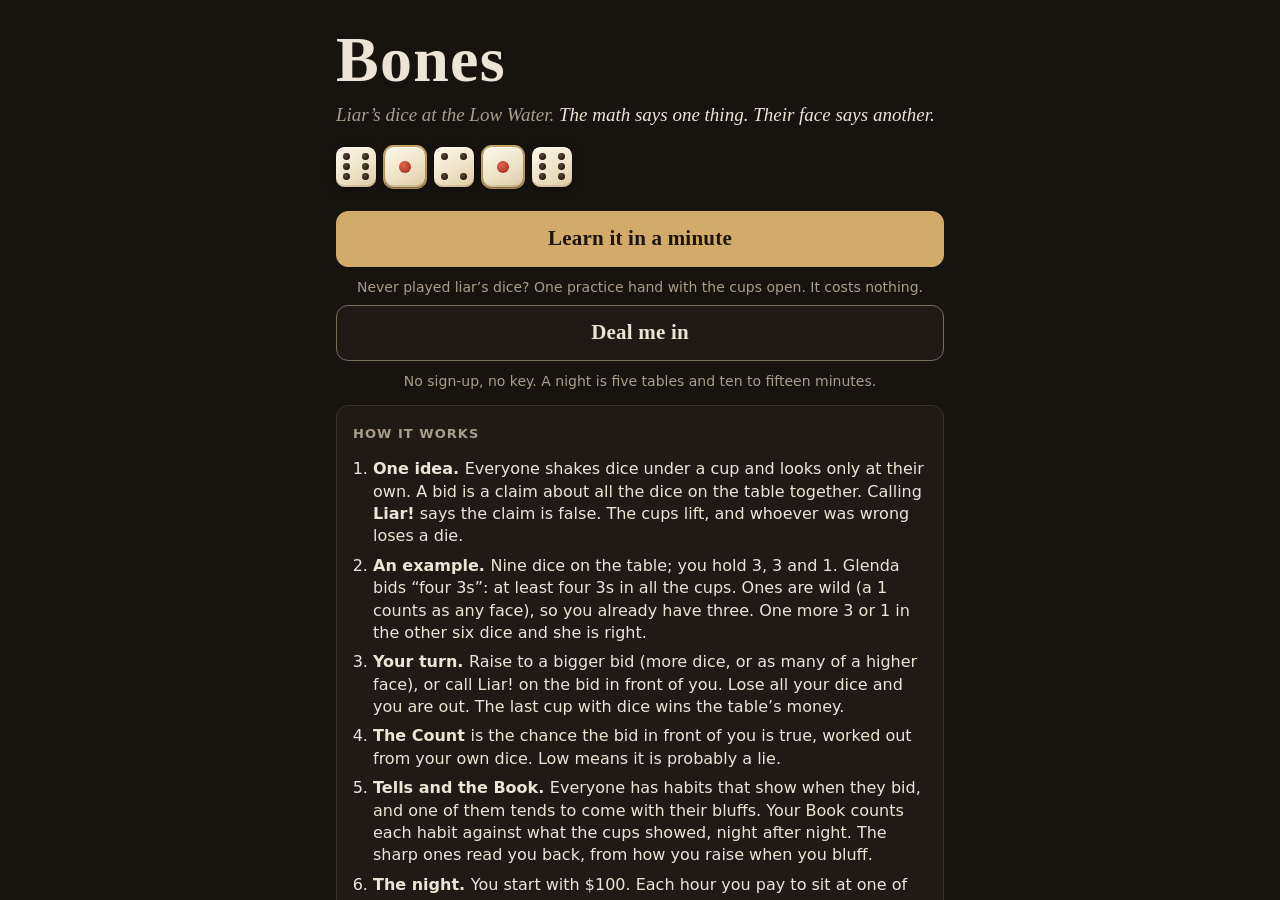
==== index.html @ 95791cc4 "Bones: work in progress on three-dice big tables and Last Call Checkpoint of unfinished work; the fi" ====
<!doctype html>
<html lang="en" data-theme="dark">
<head>
<meta charset="utf-8">
<!-- As the other games at the Low Water: the page may talk only to the Anthropic API and run only its own inline code.
     Bones alone may also load its own manifest, offline worker (sw.js) and home-screen icon from this site, so it can be kept on a phone. -->
<meta http-equiv="Content-Security-Policy" content="default-src 'none'; script-src 'unsafe-inline'; style-src 'unsafe-inline'; connect-src https://api.anthropic.com; img-src 'self' data: blob:; manifest-src 'self'; worker-src 'self'; base-uri 'none'; form-action 'none'">
<meta name="viewport" content="width=device-width, initial-scale=1, viewport-fit=cover">
<meta name="color-scheme" content="dark light">
<meta name="theme-color" content="#17130f">
<meta name="description" content="Bones: liar's dice at the Low Water. The math says one thing. Their face says another.">
<link rel="manifest" href="manifest.webmanifest">
<link rel="apple-touch-icon" href="icons/apple-touch-icon.png">
<meta name="mobile-web-app-capable" content="yes">
<meta name="apple-mobile-web-app-capable" content="yes">
<meta name="apple-mobile-web-app-status-bar-style" content="black-translucent">
<meta name="apple-mobile-web-app-title" content="Bones">
<meta name="application-name" content="Bones">
<title>Bones</title>
<style>
/* ===== Tokens (as lockin.html / Lock-In, plus the table's felt and ivory) ===== */
:root {
  --read-font: Georgia, "Times New Roman", serif;
  --ui-font: system-ui, -apple-system, "Segoe UI", Roboto, "Helvetica Neue", Arial, sans-serif;
  --tap: 44px;
  --radius: 8px;
  --sat: env(safe-area-inset-top, 0px);
  --sab: env(safe-area-inset-bottom, 0px);
  --sal: env(safe-area-inset-left, 0px);
  --sar: env(safe-area-inset-right, 0px);
  --die: 52px; --tray: 19px; --seat-face: 48px;
  --ivory-1: #fdf8ec; --ivory-2: #efe3c8; --ivory-3: #dccaa5; --pip: #241a12; --wild-pip: #b23a26;
}
:root, :root[data-theme="dark"] {
  --bg: #17130f; --surface: #1f1a15; --surface-2: #2a241d; --text: #ece4d5; --muted: #a99e8b; --faint: #958b79;
  --border: #3a3229; --field: #7a6f5d; --accent: #d2aa69; --accent-ink: #1b150e; --danger: #e2917a; --good: #9fbf8a; --focus: #e9c27f;
  --person-1: #74493a; --person-2: #57613d; --person-3: #3e5969; --person-4: #7a5f2d; --person-5: #604459; --person-6: #3d6057;
  --felt: #233029; --felt-edge: #3d2f22; --night: #0d1016;
  --felt-hi: #2d3e34; --shadow: rgba(0, 0, 0, .5); --down-1: #6a5038; --down-2: #3a2b1e;
  color-scheme: dark;
}
:root[data-theme="parchment"] {
  --bg: #f4ecda; --surface: #ede3cc; --surface-2: #e4d7bb; --text: #2a2217; --muted: #57492f; --faint: #6a5d45;
  --border: #cdbd9b; --field: #857559; --accent: #815219; --accent-ink: #fbf6ea; --danger: #9c3d28; --good: #3f6a2c; --focus: #815219;
  --person-1: #dbb4a0; --person-2: #c6c89e; --person-3: #b3c5cd; --person-4: #dfc48b; --person-5: #d3b7c4; --person-6: #aecabd;
  --felt: #c9d3bd; --felt-edge: #a98d63; --night: #cfd3dc;
  --felt-hi: #d6dfcb; --shadow: rgba(70, 45, 10, .28); --down-1: #8a6a48; --down-2: #5e452c;
  color-scheme: light;
}
* { box-sizing: border-box; }
html, body { height: 100%; margin: 0; }
body { background: var(--bg); color: var(--text); font: 16px/1.45 var(--ui-font); -webkit-text-size-adjust: 100%; overflow: hidden; }
button, input, select { font: inherit; color: inherit; }
button { -webkit-tap-highlight-color: transparent; touch-action: manipulation; }
a { color: var(--accent); }
[hidden] { display: none !important; }
.visually-hidden { position: fixed; top: 0; left: 0; width: 1px; height: 1px; overflow: hidden; clip: rect(0 0 0 0); white-space: nowrap; }
:focus-visible { outline: 2px solid var(--focus); outline-offset: 2px; }
[tabindex="-1"]:focus { outline: none; }
.face { display: block; width: 100%; height: 100%; }
.face .face-bg { fill: var(--person-1); }
.face[data-hue="2"] .face-bg { fill: var(--person-2); } .face[data-hue="3"] .face-bg { fill: var(--person-3); } .face[data-hue="4"] .face-bg { fill: var(--person-4); }
.face[data-hue="5"] .face-bg { fill: var(--person-5); } .face[data-hue="6"] .face-bg { fill: var(--person-6); }
.btn {
  display: inline-flex; align-items: center; justify-content: center; gap: 6px; min-height: var(--tap); padding: 0 16px;
  border: 1px solid var(--field); border-radius: var(--radius); background: var(--surface); cursor: pointer; font-weight: 600; text-decoration: none; text-align: center;
}
.btn.primary { background: var(--accent); border-color: var(--accent); color: var(--accent-ink); }
.btn.ghost { border-color: transparent; background: transparent; }
.btn.danger { border-color: var(--danger); color: var(--danger); }
.btn[disabled] { opacity: .5; cursor: not-allowed; }
.btn.big { min-height: 56px; padding: 0 22px; border-radius: 12px; font: 700 21px/1.1 var(--read-font); letter-spacing: .01em; }
.input { min-height: var(--tap); width: 100%; padding: 8px 12px; border: 1px solid var(--field); border-radius: var(--radius); background: var(--surface); font-size: 16px; }
.seg { display: flex; flex-wrap: wrap; gap: 6px; }
.seg .btn { flex: 1 1 auto; }
.seg .btn[aria-pressed="true"] { background: var(--accent); border-color: var(--accent); color: var(--accent-ink); }
.row { display: flex; flex-wrap: wrap; gap: 8px; align-items: center; }
.note { color: var(--muted); font-size: 14px; }
.err { color: var(--danger); }
.check { display: flex; align-items: center; gap: 8px; min-height: var(--tap); font-weight: 400; font-size: 15px; cursor: pointer; }
.check input { width: 20px; height: 20px; flex: none; accent-color: var(--accent); }
.linkbtn { min-height: var(--tap); padding: 0 4px; border: 0; background: none; color: var(--accent); text-decoration: underline; cursor: pointer; font-size: 14px; }

/* ===== Frame and screens ===== */
#app { height: 100%; height: 100dvh; }
.screen { display: none; height: 100%; }
.screen.active { display: block; }
.page { overflow-y: auto; overscroll-behavior: contain; }
.page-in { max-width: 720px; margin: 0 auto; padding: 12px calc(16px + var(--sar)) calc(28px + var(--sab)) calc(16px + var(--sal)); }
.topbar { position: sticky; top: 0; z-index: 5; flex: none; display: flex; align-items: center; gap: 6px; min-width: 0; padding: calc(6px + var(--sat)) calc(8px + var(--sar)) 6px calc(12px + var(--sal)); border-bottom: 1px solid var(--border); background: var(--bg); }
.topbar .title { font: 600 20px/1.1 var(--read-font); white-space: nowrap; background: none; border: 0; padding: 0; cursor: pointer; min-height: var(--tap); }
.topbar .hour { color: var(--muted); font-size: 13px; font-weight: 600; white-space: nowrap; letter-spacing: .02em; overflow: hidden; text-overflow: ellipsis; min-width: 0; }
.topbar .hour .hs { display: none; }
@media (max-width: 380px) { #btn-sound { display: none; } } /* sound stays in the menu */
@media (max-width: 400px) { .topbar { gap: 4px; } .topbar .cash { font-size: 16px; } .topbar .hour .hl { display: none; } .topbar .hour .hs { display: inline; } }
.topbar .sp { flex: 1; }
.topbar .btn { padding: 0 9px; min-width: 44px; }
.topbar .btn svg { width: 20px; height: 20px; display: block; }
.topbar .booklbl { margin-left: 4px; }
@media (max-width: 420px) { .topbar .booklbl { position: absolute; width: 1px; height: 1px; overflow: hidden; clip: rect(0 0 0 0); } }
.cash { font: 700 18px/1 var(--ui-font); font-variant-numeric: tabular-nums; color: var(--accent); white-space: nowrap; padding: 4px 2px; border-radius: 6px; transition: color .3s; }
.cash[data-flash="good"] { color: var(--good); }
.cash[data-flash="danger"] { color: var(--danger); }
.streak { min-width: 28px; padding: 2px 6px; border: 1px solid var(--field); border-radius: 11px; font: 700 12px/1.3 var(--ui-font); color: var(--muted); text-align: center; font-variant-numeric: tabular-nums; }
.streak[data-hot] { border-color: var(--accent); color: var(--accent); }
h1, h2, h3 { font-family: var(--read-font); }
.kicker { margin: 18px 0 8px; font: 700 12px/1.2 var(--ui-font); letter-spacing: .09em; text-transform: uppercase; color: var(--muted); }

/* ===== Home ===== */
.home { max-width: 640px; margin: 0 auto; padding: calc(28px + var(--sat)) calc(16px + var(--sar)) calc(32px + var(--sab)) calc(16px + var(--sal)); }
.home h1 { margin: 0; font: 700 64px/1 var(--read-font); letter-spacing: .02em; }
.home .tagline { margin: 10px 0 18px; font: italic 19px/1.4 var(--read-font); color: var(--muted); }
.home .tagline b { color: var(--text); font-weight: 400; }
.hero-dice { --s: 40px; display: flex; gap: 9px; margin: 18px 0 20px; min-height: 44px; }
.home .cta { display: grid; gap: 8px; margin: 0 0 6px; }
.home .cta .btn.big { width: 100%; }
.home .cta-sub { margin: 2px 0 0; text-align: center; color: var(--muted); font-size: 14px; }
.home .pair { display: grid; grid-template-columns: 1fr 1fr; gap: 8px; }
.home .pair .btn.big { font-size: 18px; padding: 0 10px; }
.card { margin: 14px 0; padding: 14px 16px; border: 1px solid var(--border); border-radius: 12px; background: var(--surface); }
.card > h2, details.card > summary { margin: 0 0 8px; font: 700 13px/1.3 var(--ui-font); letter-spacing: .08em; text-transform: uppercase; color: var(--muted); }
details.card > summary { cursor: pointer; display: flex; align-items: center; min-height: 28px; margin: 0; list-style-position: inside; }
details.card[open] > summary { margin-bottom: 10px; }
.how ol { margin: 0; padding: 0 0 0 20px; }
.how li { margin: 0 0 7px; line-height: 1.4; }
.daily-line { margin: 0 0 10px; }
.stat-line { margin: 0 0 4px; font: 600 18px/1.35 var(--read-font); }
.ranks { display: flex; gap: 4px; margin: 8px 0 2px; }
.ranks span { flex: 1; height: 6px; border-radius: 3px; background: var(--border); }
.ranks span[data-on] { background: var(--accent); }
.book-strip { display: flex; margin: 4px 0 10px; }
.book-strip .mini { width: 34px; height: 34px; margin-right: -6px; border-radius: 50%; overflow: hidden; box-shadow: 0 0 0 2px var(--surface); }
.field { display: grid; gap: 6px; margin: 0 0 14px; }
.field > label, .field > .label { font-weight: 600; }
.field .help { color: var(--muted); font-size: 14px; }
.others { margin: 20px 0 0; text-align: center; color: var(--muted); font-size: 14px; }
.others a { display: inline-flex; align-items: center; min-height: var(--tap); padding: 0 6px; }

/* ===== Choose a table ===== */
.hourhead { margin: 6px 0 2px; font: 700 30px/1.15 var(--read-font); }
.hourhead small { color: var(--accent); font-weight: 700; }
.hours { display: grid; grid-template-columns: repeat(5, minmax(0, 1fr)); gap: 4px; margin: 10px 0 12px; }
.hours .h { display: grid; justify-items: center; gap: 3px; padding: 6px 2px; border-radius: 8px; font: 600 11px/1.2 var(--ui-font); color: var(--faint); text-align: center; letter-spacing: .02em; }
.hours .h i { width: 14px; height: 14px; border-radius: 50%; border: 1.5px solid var(--field); }
.hours .h[data-state="won"] i { background: var(--good); border-color: var(--good); }
.hours .h[data-state="lost"] i { background: var(--danger); border-color: var(--danger); }
.hours .h[data-state="now"] { color: var(--accent); background: var(--surface); }
.hours .h[data-state="now"] i { border-color: var(--accent); box-shadow: 0 0 0 3px color-mix(in srgb, var(--accent) 30%, transparent); }
.cards { display: grid; gap: 12px; }
@media (min-width: 760px) { .cards[data-n="2"] { grid-template-columns: 1fr 1fr; } }
.tcard { display: grid; gap: 10px; padding: 14px; border: 1px solid var(--border); border-radius: 14px; background: var(--surface); }
.tcard[data-kind="rich"] { border-color: color-mix(in srgb, var(--accent) 45%, var(--border)); }
.tcard[data-kind="last"] { border-color: var(--accent); background: linear-gradient(160deg, var(--surface-2), var(--surface)); }
.tcard[data-off] { opacity: .62; }
.tcard-head { display: flex; align-items: baseline; justify-content: space-between; gap: 8px; }
.tcard-head h2 { margin: 0; font: 700 22px/1.2 var(--read-font); }
.tcard-head .money { font: 700 20px/1 var(--ui-font); color: var(--accent); font-variant-numeric: tabular-nums; white-space: nowrap; }
.tcard .facts { display: flex; flex-wrap: wrap; gap: 4px 12px; color: var(--muted); font-size: 14px; }
.tcard .facts b { color: var(--text); font-variant-numeric: tabular-nums; }
.people { display: grid; gap: 6px; }
.person { display: grid; grid-template-columns: 40px minmax(0, 1fr); gap: 10px; align-items: center; width: 100%; min-height: 48px; padding: 4px 6px; border: 0; border-radius: 10px; background: transparent; text-align: left; cursor: pointer; }
.person:hover { background: var(--surface-2); }
.person .mini { width: 40px; height: 40px; border-radius: 50%; overflow: hidden; box-shadow: 0 0 0 1px var(--border); }
.person .nm { font: 600 16px/1.2 var(--read-font); }
.person .bk { font-size: 13px; color: var(--muted); line-height: 1.3; }
.person .bk[data-new] { font-style: italic; color: var(--faint); }
.rule { display: grid; gap: 2px; padding: 8px 10px; border-radius: 10px; background: var(--surface-2); font-size: 14px; }
.rule b { font: 700 13px/1.2 var(--ui-font); letter-spacing: .06em; text-transform: uppercase; color: var(--accent); }
.tcard .why { color: var(--danger); font-size: 14px; }
.tcard .line { font: italic 18px/1.35 var(--read-font); }
.held-row { display: flex; flex-wrap: wrap; gap: 6px; margin: 4px 0; }

/* ===== The table screen (the prototype's) ===== */
#screen-table.active { display: flex; flex-direction: column; }
#screen-table { overflow: hidden; container: tablescreen / size; }
.room { position: relative; flex: 1 1 auto; min-height: 0; display: flex; justify-content: center; }
.table { position: relative; flex: 1 1 0; min-width: 0; min-height: 0; max-width: 760px; display: flex; flex-direction: column; }
/* Above the controls: the seats, the felt, the chips and the log. When they need more height than there is, they
   give way in order (Fit, in the script: #table[data-fit] "1" the seats' extras, "2" the bid log, "3" the felt's
   padding and big word, "4" your dice a size down); only then does this area scroll, the controls staying put. */
.upper { flex: 1 1 0; min-height: 0; display: flex; flex-direction: column; overflow-x: hidden; overflow-y: auto; overscroll-behavior: contain; scrollbar-width: none; }
.upper::-webkit-scrollbar { display: none; }
.seats { flex: none; display: grid; grid-template-columns: repeat(var(--n, 3), minmax(0, 1fr)); gap: 4px; padding: 6px 8px 2px; }
.seat { position: relative; container-type: inline-size; display: grid; justify-items: center; align-content: start; gap: 3px; min-width: 0; padding: 6px 2px 4px; border: 1px solid transparent; border-radius: 14px; background: transparent; cursor: pointer; text-align: center; transition: background-color .25s, border-color .25s, opacity .4s, transform .25s; }
.seat[data-turn] { background: var(--surface); border-color: var(--border); transform: translateY(-1px); }
.seat-face { position: relative; width: var(--seat-face); height: var(--seat-face); border-radius: 50%; overflow: hidden; box-shadow: 0 0 0 2px var(--border); background: var(--surface-2); transition: box-shadow .25s; }
.seat[data-turn] .seat-face { box-shadow: 0 0 0 3px var(--accent), 0 0 16px color-mix(in srgb, var(--accent) 45%, transparent); }
.seat-name { max-width: 100%; overflow: hidden; text-overflow: ellipsis; white-space: nowrap; font: 600 15px/1.15 var(--read-font); }
.seat[data-turn] .seat-name { color: var(--accent); }
.seat-tag { position: absolute; top: 4px; right: 6px; font: 700 9px/1 var(--ui-font); letter-spacing: .08em; color: var(--muted); }
.seat-ledger { max-width: 100%; font: 600 10px/1.15 var(--ui-font); color: var(--accent); letter-spacing: .01em; }
.seat[data-out] { opacity: .38; }
.seat[data-out] .seat-face { filter: grayscale(.8); }
.seat[data-out] .tray { visibility: hidden; }
/* --k: the most dice the cup holds tonight; the dice shrink to fit a narrow seat (three faces on a 320 px phone). */
.tray { --s: min(var(--tray), calc((100cqw - 10px - (var(--k, 5) - 1) * 2px) / var(--k, 5))); display: flex; gap: 2px; align-items: center; justify-content: center; max-width: 100%; min-height: calc(var(--tray) + 6px); padding: 3px 5px; border-radius: 8px; background: var(--felt); box-shadow: inset 0 1px 3px var(--shadow); }
.tray[data-six] { --s: min(calc(var(--tray) * .86), calc((100cqw - 6px - (var(--k, 6) - 1) * 1px) / var(--k, 6))); gap: 1px; padding: 3px 3px; }
.bubble { position: relative; display: inline-flex; align-items: center; gap: 5px; min-height: 30px; max-width: 100%; margin-top: 4px; padding: 3px 9px; border-radius: 10px; background: var(--surface-2); font: 600 15px/1 var(--read-font); white-space: nowrap; --s: 18px; }
.bubble::before { content: ""; position: absolute; top: -5px; left: 50%; width: 10px; height: 10px; margin-left: -5px; background: inherit; transform: rotate(45deg); border-radius: 2px; }
.bubble[data-empty] { visibility: hidden; }
.bubble[data-kind="liar"] { background: var(--danger); color: var(--accent-ink); font-weight: 700; }
.bubble[data-kind="spot"] { background: var(--accent); color: var(--accent-ink); font-weight: 700; }
.bubble[data-kind="say"] { display: block; padding: 5px 8px; font: italic 400 13px/1.25 var(--read-font); white-space: normal; overflow-wrap: anywhere; text-align: center; border: 1px solid var(--border); }
.bubble[data-kind="say"][data-by="claude"] { border-color: color-mix(in srgb, var(--accent) 50%, var(--border)); }
.dots { display: inline-flex; gap: 4px; padding: 0 2px; }
.dots i { width: 6px; height: 6px; border-radius: 50%; background: var(--muted); animation: dot 1s infinite ease-in-out; }
.dots i:nth-child(2) { animation-delay: .15s; }
.dots i:nth-child(3) { animation-delay: .3s; }
@keyframes dot { 0%, 60%, 100% { opacity: .35; transform: translateY(0); } 30% { opacity: 1; transform: translateY(-3px); } }
.habit { min-height: 2.4em; max-width: 100%; padding: 0 2px; font: italic 13px/1.2 var(--read-font); color: var(--muted); text-align: center; overflow-wrap: anywhere; }
.habit[data-under] { text-decoration: underline; text-decoration-color: var(--accent); text-underline-offset: 3px; color: var(--text); }

.felt { position: relative; flex: 1 0 auto; display: flex; flex-direction: column; justify-content: space-evenly; gap: 4px; margin: 4px 8px 6px; padding: 8px 12px 8px; border: 3px solid var(--felt-edge); border-radius: 22px; background: radial-gradient(ellipse at 50% 35%, var(--felt-hi), var(--felt) 70%); box-shadow: inset 0 2px 14px var(--shadow), 0 1px 0 var(--surface-2); }
.felt-tags { flex: none; display: flex; flex-wrap: wrap; justify-content: space-between; align-items: center; gap: 4px 6px; min-height: 26px; margin: -2px -4px 0; }
.ruletag { position: relative; display: inline-flex; align-items: center; gap: 5px; min-height: 28px; padding: 0 9px; border: 1px solid color-mix(in srgb, var(--accent) 60%, transparent); border-radius: 14px; background: color-mix(in srgb, var(--bg) 55%, transparent); color: var(--accent); font: 700 11px/1 var(--ui-font); min-height: 26px; letter-spacing: .06em; text-transform: uppercase; white-space: nowrap; cursor: pointer; }
.ruletag::before { content: ""; position: absolute; inset: -9px -4px; }
.ruletag::after { content: "?"; display: inline-grid; place-items: center; width: 14px; height: 14px; border-radius: 50%; border: 1px solid currentColor; font-size: 9px; }
.anteTag { margin-left: auto; min-height: 26px; display: inline-flex; align-items: center; padding: 0 8px; border-radius: 14px; background: color-mix(in srgb, var(--bg) 45%, transparent); color: var(--muted); font: 600 11px/1 var(--ui-font); letter-spacing: .03em; white-space: nowrap; }
.bid { display: grid; justify-items: center; min-height: 92px; }
.bid > * { grid-area: 1 / 1; }
.bid-main, .bid-count { display: grid; justify-items: center; align-content: center; gap: 6px; transition: opacity .18s; }
.bid[data-mode="count"] .bid-main { opacity: 0; visibility: hidden; }
.bid:not([data-mode="count"]) .bid-count { opacity: 0; visibility: hidden; }
.bid-word { font: 700 44px/1.1 var(--read-font); letter-spacing: .07em; text-transform: uppercase; }
.bid-word[data-quiet] { font: italic 400 24px/1.2 var(--read-font); letter-spacing: 0; text-transform: none; color: var(--muted); text-align: center; }
.bid-line { display: flex; flex-wrap: wrap; align-items: center; justify-content: center; gap: 4px 4px; min-height: 26px; --s: 24px; }
.bid-line[data-many] { --s: 18px; }
.bid-by { margin-left: 6px; font: italic 16px/1 var(--read-font); color: var(--muted); white-space: nowrap; }
.count-num { font: 700 76px/.9 var(--read-font); font-variant-numeric: tabular-nums; color: var(--accent); transition: color .2s; }
.count-num[data-state="there"] { color: var(--good); }
.count-num[data-state="over"] { color: var(--danger); }
.count-of { display: flex; align-items: center; gap: 6px; font: 15px/1 var(--read-font); color: var(--muted); --s: 18px; }
.countbar { display: grid; grid-template-columns: minmax(0, 1fr) auto; align-items: center; gap: 10px; min-height: 22px; padding: 0 4px; }
.countbar .track { height: 6px; border-radius: 3px; background: color-mix(in srgb, var(--text) 14%, transparent); overflow: hidden; }
.countbar .fill { display: block; height: 100%; width: 0; border-radius: 3px; background: var(--field); transition: width .45s cubic-bezier(.2, .8, .3, 1), background-color .45s; }
.countbar .lbl { font: 13px/1.2 var(--ui-font); color: var(--muted); white-space: nowrap; }
.countbar .lbl b { font-size: 15px; font-variant-numeric: tabular-nums; transition: color .45s; }
.bookline { display: flex; align-items: flex-start; justify-content: center; gap: 6px; min-height: 18px; padding: 0 4px; font: 13px/1.3 var(--ui-font); color: var(--muted); text-align: center; }
.bookline svg { flex: none; width: 15px; height: 15px; margin-top: 1px; color: var(--accent); }
.bookline em { font-family: var(--read-font); color: var(--text); }
.bookline b { color: var(--text); font-variant-numeric: tabular-nums; }
.bookline .bl-bluff { color: var(--danger); }
.bookline .bl-straight { color: var(--good); }
.bookline[data-quiet] { color: var(--faint); }
.infoline { display: flex; flex-wrap: wrap; justify-content: center; gap: 4px 8px; min-height: 0; font: 600 12px/1.3 var(--ui-font); color: var(--accent); text-align: center; }
.infoline:empty { display: none; }
.infoline span { padding: 2px 8px; border-radius: 10px; background: color-mix(in srgb, var(--bg) 45%, transparent); }
.mycup { display: grid; justify-items: center; gap: 4px; }
.cupdice { --s: var(--die); display: flex; justify-content: center; gap: calc(var(--die) * .17); min-height: var(--die); max-width: 100%; }
.cupdice[data-six] { --s: calc(var(--die) * .86); gap: 6px; }
.cupdice:has(.die[data-twice]) { padding-bottom: 8px; }
.cupcap { display: flex; justify-content: space-between; justify-self: stretch; gap: 8px; padding: 0 4px; font: 600 11px/1.2 var(--ui-font); letter-spacing: .08em; text-transform: uppercase; color: var(--muted); }
.cupcap .turn { color: var(--accent); }
.mycup[data-turn] .cupdice .die:not([data-empty]) { box-shadow: var(--die-shadow), 0 0 0 2px color-mix(in srgb, var(--accent) 55%, transparent); }

/* ===== Dice ===== */
.die {
  --die-shadow: inset 0 -2px 0 rgba(90, 60, 20, .16), inset 0 1px 0 rgba(255, 255, 255, .8), 0 1px 1px rgba(0, 0, 0, .25), 0 3px 8px rgba(0, 0, 0, .28);
  position: relative; flex: none; display: grid; grid-template: repeat(3, 1fr) / repeat(3, 1fr);
  width: var(--s, 52px); height: var(--s, 52px); padding: calc(var(--s, 52px) * .13);
  border-radius: calc(var(--s, 52px) * .22);
  background: linear-gradient(150deg, var(--ivory-1) 0%, var(--ivory-2) 55%, var(--ivory-3) 100%);
  box-shadow: var(--die-shadow);
  transition: opacity .25s, filter .25s, box-shadow .25s;
}
.pip { align-self: center; justify-self: center; width: calc(var(--s, 52px) * .17); height: calc(var(--s, 52px) * .17); border-radius: 50%; background: radial-gradient(circle at 38% 35%, #5a4634, var(--pip) 70%); }
.pip.c1 { grid-area: 1 / 1; } .pip.c2 { grid-area: 1 / 2; } .pip.c3 { grid-area: 1 / 3; }
.pip.c4 { grid-area: 2 / 1; } .pip.c5 { grid-area: 2 / 2; } .pip.c6 { grid-area: 2 / 3; }
.pip.c7 { grid-area: 3 / 1; } .pip.c8 { grid-area: 3 / 2; } .pip.c9 { grid-area: 3 / 3; }
.die[data-wild] { box-shadow: var(--die-shadow), 0 0 0 2px var(--accent); }
.die[data-wild] .pip { width: calc(var(--s, 52px) * .3); height: calc(var(--s, 52px) * .3); background: radial-gradient(circle at 38% 35%, #e0644a, var(--wild-pip) 70%); }
.die[data-ace] .pip { width: calc(var(--s, 52px) * .3); height: calc(var(--s, 52px) * .3); }
.die[data-down] { background: linear-gradient(150deg, var(--down-1), var(--down-2)); box-shadow: inset 0 1px 0 rgba(255, 255, 255, .22), inset 0 -1px 0 rgba(0, 0, 0, .3), 0 1px 2px rgba(0, 0, 0, .4); }
.die[data-empty] { background: transparent; box-shadow: none; border: 1.5px dashed color-mix(in srgb, var(--text) 22%, transparent); }
.tray .die[data-empty] { border-width: 1px; opacity: .6; }
.die[data-dim] { opacity: .32; filter: saturate(.3); }
.die[data-hit] { box-shadow: var(--die-shadow), 0 0 0 2px var(--accent), 0 0 14px 2px color-mix(in srgb, var(--accent) 70%, transparent); }
.die[data-peek] { box-shadow: var(--die-shadow), 0 0 0 1.5px var(--accent); }
.die .mark { position: absolute; top: 0; right: 0; width: 34%; height: 34%; border-top-right-radius: inherit; background: var(--accent); clip-path: polygon(30% 0, 100% 0, 100% 70%); opacity: .9; }
.die .fixmark { position: absolute; left: 50%; bottom: -15px; transform: translateX(-50%); font: 700 9px/1 var(--ui-font); letter-spacing: .06em; color: var(--accent); white-space: nowrap; text-transform: uppercase; }
.die .crack { position: absolute; inset: 0; width: 100%; height: 100%; pointer-events: none; }
/* Loaded Six: the die that counts as two 6s */
.die[data-twice]::after { content: '\00D7 2'; position: absolute; right: -7px; bottom: -7px; padding: 2px 4px; border-radius: 7px; background: var(--accent); color: var(--accent-ink); font: 700 10px/1 var(--ui-font); letter-spacing: .02em; box-shadow: 0 1px 3px var(--shadow); white-space: nowrap; }
.die[data-twice][data-hit]::after { font-size: 12px; padding: 3px 5px; }
.die[data-pick] { cursor: pointer; }
.die[data-sel] { box-shadow: var(--die-shadow), 0 0 0 3px var(--accent); transform: translateY(-3px); }

/* ===== Tricks, log ===== */
.tricks { flex: none; display: flex; gap: 6px; overflow-x: auto; overflow-y: hidden; scrollbar-width: none; padding: 0 8px; min-height: 0; }
.tricks:empty { display: none; }
.tricks::-webkit-scrollbar { display: none; }
.trick { position: relative; isolation: isolate; flex: none; display: inline-flex; align-items: center; gap: 6px; min-height: var(--tap); padding: 0 12px; border: 0; border-radius: 19px; background: none; font: 600 13px/1 var(--ui-font); color: var(--muted); cursor: pointer; white-space: nowrap; }
/* The pill (36 px) inside the 44 px tap target. */
.trick::before { content: ""; position: absolute; inset: 4px 0; z-index: -1; border: 1px solid var(--border); border-radius: 18px; background: var(--surface); }
.trick i { width: 7px; height: 7px; border-radius: 50%; background: var(--field); }
.trick[data-usable] { color: var(--text); }
.trick[data-usable]::before { border-color: var(--accent); box-shadow: 0 0 4px 1px color-mix(in srgb, var(--accent) 40%, transparent); animation: glow 2.2s ease-in-out infinite; }
.trick[data-usable] i { background: var(--accent); }
.trick[data-asleep] { opacity: .5; text-decoration: line-through; text-decoration-thickness: 1px; }
.trick[data-spent] { opacity: .6; }
.trick small { font-size: 10px; letter-spacing: .06em; text-transform: uppercase; color: var(--faint); text-decoration: none; }
@keyframes glow { 50% { box-shadow: 0 0 2px color-mix(in srgb, var(--accent) 15%, transparent); } }
.log { flex: none; min-height: 20px; padding: 3px 12px 2px; font: 13px/1.3 var(--ui-font); color: var(--faint); white-space: nowrap; overflow: hidden; text-overflow: ellipsis; text-align: center; }
.log b { color: var(--muted); font-weight: 600; }

/* ===== Action area ===== */
.actions { flex: none; display: grid; gap: 7px; padding: 8px calc(8px + var(--sar)) calc(8px + var(--sab)) calc(8px + var(--sal)); border-top: 1px solid var(--border); background: var(--bg); transition: opacity .25s; }
.picker { display: grid; gap: 7px; }
.picker[data-calm] { opacity: .45; }
.calls { display: grid; grid-template-columns: 1fr 1fr; gap: 7px; }
.calls[data-three] { grid-template-columns: 1.25fr .9fr 1fr; }
.call { display: grid; place-items: center; align-content: center; gap: 2px; min-height: 50px; padding: 2px 6px; border-radius: 12px; font: 700 21px/1 var(--read-font); letter-spacing: .02em; cursor: pointer; }
.call small { font: 600 11px/1 var(--ui-font); letter-spacing: .02em; opacity: .85; }
.call.liar { border: 1px solid var(--danger); background: var(--danger); color: var(--accent-ink); }
.call.liar2 { border: 1.5px solid var(--danger); background: transparent; color: var(--danger); font-size: 17px; }
.call.spot { border: 1.5px solid var(--accent); background: transparent; color: var(--accent); }
.call:disabled { opacity: .4; cursor: default; }
.picker[data-calm] .call:disabled, .picker[data-calm] button:disabled { opacity: 1; }
.faces { display: grid; grid-template-columns: repeat(var(--nf, 5), minmax(0, 1fr)); gap: 6px; }
.facebtn { --s: 30px; display: grid; place-items: center; min-height: 50px; padding: 0; border: 1px solid var(--border); border-radius: 12px; background: var(--surface); cursor: pointer; transition: border-color .15s, background-color .15s, opacity .15s; }
.facebtn[aria-pressed="true"] { border-color: var(--accent); background: var(--surface-2); box-shadow: inset 0 0 0 1px var(--accent); }
.facebtn[data-illegal] .die { opacity: .4; }
.facebtn:disabled { opacity: .3; cursor: not-allowed; }
.bidrow { display: grid; grid-template-columns: auto minmax(0, 1fr) auto; align-items: center; gap: 8px; }
.stepper { display: flex; align-items: stretch; border: 1px solid var(--field); border-radius: 12px; overflow: hidden; background: var(--surface); }
.stepper button { width: 46px; min-height: 48px; border: 0; background: transparent; font: 500 26px/1 var(--ui-font); cursor: pointer; user-select: none; -webkit-user-select: none; }
.stepper button:active:not(:disabled) { background: var(--surface-2); }
.stepper button:disabled { opacity: .3; cursor: default; }
.stepper .qty { display: grid; place-items: center; min-width: 38px; font: 700 26px/1 var(--read-font); font-variant-numeric: tabular-nums; border-left: 1px solid var(--border); border-right: 1px solid var(--border); }
.live { display: grid; justify-items: center; gap: 1px; min-width: 0; text-align: center; }
.live .what { font: 600 16px/1.1 var(--read-font); white-space: nowrap; overflow: hidden; text-overflow: ellipsis; max-width: 100%; }
.live .pct { font: 700 13px/1.1 var(--ui-font); font-variant-numeric: tabular-nums; white-space: nowrap; }
@media (max-width: 380px) { .live .pct .long { display: none; } }
.bidbtn { min-width: 92px; min-height: 48px; border-radius: 12px; font: 700 19px/1 var(--read-font); }
.bar { display: grid; gap: 7px; }
.bar p { margin: 0; text-align: center; color: var(--muted); font-size: 14px; }
.bar .btns { display: grid; grid-template-columns: 1fr 1fr; gap: 7px; }
.bar .btns[data-one] { grid-template-columns: 1fr; }
.bar .btn { min-height: 52px; border-radius: 12px; font: 700 18px/1 var(--read-font); }
.bar .btns[data-three] { grid-template-columns: 1.3fr 1fr 1fr; }
.bar .btn { flex-direction: column; gap: 3px; padding: 0 8px; }
.bar .btn small { display: block; font: 600 11px/1.1 var(--ui-font); opacity: .85; white-space: nowrap; }
.bar .btns[data-side] { grid-template-columns: 1fr 1fr minmax(64px, .55fr); }
.bar .btns[data-side] .pass { font-size: 15px; color: var(--muted); }
/* Side Bet: who is right, before the cups lift */
.sidebet { display: grid; gap: 5px; }
.sidebet .sb-q { margin: 0; text-align: center; font: 600 15px/1.25 var(--read-font); color: var(--text); }
.sidebet .sb-facts { display: flex; justify-content: center; gap: 10px; margin: 0; font: 13px/1.3 var(--ui-font); color: var(--muted); white-space: nowrap; overflow: hidden; }
.sidebet .sb-facts > span:last-child { overflow: hidden; text-overflow: ellipsis; min-width: 0; }
.sidebet .sb-facts b { font-variant-numeric: tabular-nums; }
.sidebet .sb-facts em { color: var(--text); }

/* ===== Stamps, floats, sheets, coach ===== */
.stamp-layer { position: absolute; inset: 0; z-index: 6; display: grid; place-items: center; pointer-events: none; }
.stamp { display: grid; justify-items: center; gap: 4px; max-width: calc(100% - 16px); padding: 6px 18px 9px; border: 4px double currentColor; border-radius: 12px; background: color-mix(in srgb, var(--bg) 90%, transparent); color: var(--danger); box-shadow: 0 10px 34px var(--shadow); }
.stamp b { font: 700 52px/1 var(--read-font); letter-spacing: .04em; white-space: nowrap; }
.stamp small { font: 600 14px/1.2 var(--ui-font); color: var(--text); letter-spacing: .01em; text-align: center; }
.stamp[data-kind="good"] { color: var(--good); }
.stamp[data-kind="accent"] { color: var(--accent); }
.stamp[data-kind="big"] { color: var(--accent); border-width: 6px; }
.toast { position: absolute; left: 50%; top: 40px; z-index: 7; max-width: calc(100% - 20px); transform: translateX(-50%); padding: 7px 14px; border: 1px solid var(--accent); border-radius: 18px; background: var(--surface); font: italic 15px/1.25 var(--read-font); text-align: center; box-shadow: 0 6px 18px var(--shadow); pointer-events: none; }
.fx { position: fixed; inset: 0; z-index: 30; pointer-events: none; overflow: hidden; }
.float { position: absolute; left: 0; top: 0; font: 700 22px/1 var(--read-font); color: var(--good); text-shadow: 0 2px 6px var(--shadow); white-space: nowrap; }
.float[data-kind="danger"] { color: var(--danger); }
.speck { position: absolute; left: 0; top: 0; width: 7px; height: 7px; border-radius: 2px; background: var(--accent); }
.speck:nth-child(3n) { border-radius: 50%; width: 5px; height: 5px; background: var(--focus); }
.sheet { position: absolute; left: 6px; right: 6px; bottom: 0; z-index: 8; max-height: 78%; overflow-y: auto; overscroll-behavior: contain; padding: 14px 14px calc(12px + var(--sab)); border: 1px solid var(--border); border-bottom: 0; border-radius: 18px 18px 0 0; background: var(--surface); box-shadow: 0 -14px 34px var(--shadow); }
.sheet h2 { margin: 0 0 2px; font: 600 22px/1.2 var(--read-font); }
.sheet .sub { margin: 0 0 8px; color: var(--muted); font-size: 14px; line-height: 1.35; }
/* They read you back: the line on the reveal when a read decided a call. */
.readline { margin: 0 0 8px; padding: 6px 10px; border-left: 3px solid var(--danger); border-radius: 0 8px 8px 0; background: var(--surface-2); font: italic 14px/1.35 var(--read-font); color: var(--text); }
.readline b { font: 700 11px/1 var(--ui-font); letter-spacing: .08em; text-transform: uppercase; color: var(--danger); font-style: normal; }
.sheet .go { position: sticky; bottom: 0; width: 100%; min-height: 52px; margin-top: 10px; font: 700 18px/1 var(--read-font); border-radius: 12px; box-shadow: 0 -8px 14px var(--surface); }
.had { display: grid; gap: 0; }
.had-row { display: grid; grid-template-columns: 30px minmax(0, 1fr) auto; align-items: center; gap: 4px 10px; padding: 7px 0; border-top: 1px solid var(--border); }
.had-row .mini { width: 30px; height: 30px; border-radius: 50%; overflow: hidden; box-shadow: 0 0 0 1px var(--border); }
.mini.you { display: grid; place-items: center; background: var(--surface-2); font: 700 10px/1 var(--ui-font); letter-spacing: .04em; color: var(--muted); }
.had-main { min-width: 0; }
.had-bid { display: flex; align-items: center; gap: 6px; font: 600 15px/1.2 var(--read-font); --s: 16px; flex-wrap: wrap; }
.had-bid .held { font: 13px/1.2 var(--ui-font); color: var(--muted); }
.had-habit { font: italic 13px/1.3 var(--read-font); color: var(--muted); }
.had-habit .tally { font: normal 12px/1.3 var(--ui-font); color: var(--faint); }
.had-habit .tally b { color: var(--text); font-weight: 600; }
.tag { padding: 3px 7px; border: 1px solid currentColor; border-radius: 6px; font: 700 11px/1 var(--ui-font); letter-spacing: .08em; white-space: nowrap; }
.tag.bluff { color: var(--danger); }
.tag.straight { color: var(--good); }
.end-big { margin: 2px 0 6px; font: 700 40px/1 var(--read-font); color: var(--accent); font-variant-numeric: tabular-nums; }
.end-big[data-sign="up"] { color: var(--good); }
.goal { margin: 2px 0 8px; color: var(--muted); font-size: 13px; font-weight: 600; font-variant-numeric: tabular-nums; }
.goal[data-ok] { color: var(--good); }
.end-big[data-sign="down"] { color: var(--danger); }
.end-big small { margin-left: 8px; font: 500 14px/1 var(--ui-font); color: var(--muted); }
.had-more { justify-self: start; min-height: var(--tap); padding: 0 2px; border: 0; background: none; color: var(--muted); font: 600 13px/1 var(--ui-font); text-decoration: underline; text-underline-offset: 3px; cursor: pointer; }
.coach { position: absolute; left: 10px; right: 10px; top: 6px; z-index: 9; display: grid; gap: 4px; padding: 8px 12px; border: 1px solid var(--accent); border-radius: 14px; background: var(--surface); box-shadow: 0 10px 26px var(--shadow); font: 14px/1.35 var(--ui-font); }
.coach p { margin: 0; }
.coach .row { justify-content: space-between; gap: 6px; }
.coach .btn { min-height: 44px; padding: 0 14px; font-size: 14px; }
.coach .linkbtn { min-height: 44px; color: var(--muted); }
/* A tip about the people at the top sits at the foot of the table, over the bid controls (or an open sheet's button). */
.coach[data-at="bottom"] { top: auto; bottom: calc(8px + var(--sab)); left: calc(10px + var(--sal)); right: calc(10px + var(--sar)); box-shadow: 0 -10px 26px var(--shadow); }

/* ===== The practice hand: the real table, a short line of teaching above the controls ===== */
#screen-table[data-lesson] #cash, #screen-table[data-lesson] #streak, #screen-table[data-lesson] #btn-bookside, #screen-table[data-lesson] #btn-sound { display: none; }
/* Round one plays with the cups open: the Count waits for round two, when it means something. */
#screen-table[data-lesson="open"] #countbar, #screen-table[data-lesson="open"] #bookline, #screen-table[data-lesson="open"] .live .pct, #screen-table[data-lesson="open"] .call small { visibility: hidden; }
.lesson { padding: 0 2px; }
.lesson p { margin: 0; min-height: calc(3 * 1.36em); font: 15px/1.36 var(--ui-font); }
.lesson p b { color: var(--accent); }
.lesson[data-wait] { opacity: .4; transition: opacity .2s; }
.lesson-go { display: grid; }
.lesson-go .btn { min-height: 50px; border-radius: 12px; font: 700 20px/1 var(--read-font); }
#btn-lesson-skip { display: none; font-size: 14px; color: var(--muted); white-space: nowrap; }
#screen-table[data-lesson] #btn-lesson-skip { display: inline-flex; }
#screen-table[data-lesson] .felt-tags { display: none; }
/* A short phone: the lesson never asks for a face, so the face row makes room for its line of teaching. */
@container tablescreen (max-height: 680px) { #screen-table[data-lesson] .faces { display: none; } }
.tray[data-open] { background: var(--felt-hi); box-shadow: inset 0 1px 3px var(--shadow), 0 0 0 1.5px color-mix(in srgb, var(--accent) 55%, transparent); }
[data-point] { outline: 2px solid var(--accent); outline-offset: 3px; border-radius: 10px; animation: point 1.3s ease-in-out infinite; }
@keyframes point { 50% { outline-color: color-mix(in srgb, var(--accent) 25%, transparent); } }
.sheet .lesson-back { width: 100%; margin-top: 8px; }
.lesson-end p { margin: 0 0 8px; font-size: 15px; line-height: 1.45; }
@media (prefers-reduced-motion: reduce) { [data-point] { animation: none; } }

/* ===== The Book (beside the table on wide screens, its own panel on a phone; and the collection) ===== */
.bookside { flex: 0 0 340px; min-height: 0; overflow-y: auto; overscroll-behavior: contain; padding: 12px 14px calc(16px + var(--sab)); border-left: 1px solid var(--border); }
.bookside h2 { margin: 0 0 2px; font: 600 22px/1.2 var(--read-font); }
.bookside .sub { margin: 0 0 10px; color: var(--muted); font-size: 13px; }
.bpage { margin: 0 0 10px; padding: 10px 12px; border: 1px solid var(--border); border-radius: 12px; background: var(--surface); }
.bpage-head { display: grid; grid-template-columns: 40px minmax(0, 1fr); gap: 10px; align-items: center; margin-bottom: 6px; }
.bpage-head .mini { width: 40px; height: 40px; border-radius: 50%; overflow: hidden; box-shadow: 0 0 0 1px var(--border); }
.bpage-name { font: 600 17px/1.2 var(--read-font); }
.bpage-stat { font-size: 13px; color: var(--muted); }
.hrow { display: grid; grid-template-columns: minmax(0, 1fr) auto; gap: 2px 10px; padding: 6px 0; border-top: 1px solid var(--border); font-size: 13px; align-items: center; }
.hrow em { font: italic 14px/1.25 var(--read-font); }
.hrow em[data-under] { text-decoration: underline; text-decoration-color: var(--accent); text-underline-offset: 3px; }
.hrow .n { color: var(--muted); white-space: nowrap; font-variant-numeric: tabular-nums; }
.hrow .n b { color: var(--text); }
.hrow .meter { grid-column: 1 / -1; display: flex; height: 5px; border-radius: 3px; overflow: hidden; background: color-mix(in srgb, var(--text) 10%, transparent); }
.hrow .meter i { display: block; height: 100%; }
.hrow .meter .mb { background: var(--danger); }
.hrow .meter .ms { background: var(--good); }
.hrow[data-bump] em { color: var(--accent); }
.hrow[data-quiet] em { font-style: normal; color: var(--faint); font-size: 13px; }
/* The page on you: a shape that has become a tell. */
.hrow .tellnote { grid-column: 1 / -1; font-size: 13px; line-height: 1.3; color: var(--danger); }
.hrow .tellnote b { font-weight: 700; }
.hrow[data-tell] em { color: var(--danger); font-style: normal; font-weight: 600; }
.youverdict { margin: 4px 0 6px; font-size: 14px; line-height: 1.35; }
.youverdict[data-tells]:not([data-tells="0"]) { color: var(--danger); }
.youcard { display: grid; gap: 8px; margin: 10px 0 12px; }
.youcard h2 { margin: 0; font: 600 18px/1.2 var(--read-font); }
.youcard .note { margin: 2px 0 0; }
.youcard .btn { justify-self: start; }
.telline { margin: 0 0 6px; font: 16px/1.4 var(--read-font); }
.telline[data-read] { color: var(--danger); }
.truth { margin: 6px 0 0; padding: 6px 8px; border-radius: 8px; background: var(--surface-2); font-size: 13px; color: var(--accent); }
@media (min-width: 980px) { #btn-bookside { display: none; } }
@media (max-width: 979px) {
  .bookside { display: none; flex: 1 1 auto; max-width: 760px; border-left: 0; }
  #screen-table[data-book] .bookside { display: block; }
  #screen-table[data-book] .table { display: none; }
}
.grid50 { display: grid; grid-template-columns: repeat(auto-fill, minmax(76px, 1fr)); gap: 8px; }
.gface { display: grid; justify-items: center; gap: 4px; min-height: 96px; padding: 8px 2px 6px; border: 1px solid var(--border); border-radius: 12px; background: var(--surface); cursor: pointer; text-align: center; }
.gface .mini { width: 48px; height: 48px; border-radius: 50%; overflow: hidden; box-shadow: 0 0 0 1px var(--border); }
.gface .nm { max-width: 100%; overflow: hidden; text-overflow: ellipsis; white-space: nowrap; font: 600 13px/1.15 var(--read-font); }
.gface .n { font-size: 11px; color: var(--muted); }
.gface[data-unmet] { cursor: default; background: transparent; border-style: dashed; }
.gface[data-unmet] .mini { filter: grayscale(1) brightness(.55) contrast(.8); opacity: .55; }
.gface[data-unmet] .nm { color: var(--faint); }
.pp-head { display: grid; grid-template-columns: 64px minmax(0, 1fr); gap: 12px; align-items: center; margin-bottom: 8px; }
.pp-head .mini { width: 64px; height: 64px; border-radius: 50%; overflow: hidden; box-shadow: 0 0 0 2px var(--border); }
.pp-head h2 { margin: 0; }
.pp-look { margin: 2px 0 0; color: var(--muted); font: italic 14px/1.35 var(--read-font); }
.pp-stat { margin: 10px 0 4px; font: 600 17px/1.3 var(--read-font); }
.pp-rec { margin: 8px 0 0; color: var(--muted); font-size: 14px; }

/* ===== The back room ===== */
.curtis { display: grid; grid-template-columns: 64px minmax(0, 1fr); gap: 12px; align-items: center; margin: 8px 0 12px; }
.curtis .mini { width: 64px; height: 64px; border-radius: 50%; overflow: hidden; box-shadow: 0 0 0 2px var(--border); }
.curtis p { margin: 0; font: italic 18px/1.35 var(--read-font); }
.curtis small { display: block; margin-top: 2px; color: var(--muted); font: 13px/1.3 var(--ui-font); }
.result { margin: 6px 0 4px; padding: 10px 12px; border-radius: 12px; background: var(--surface); border: 1px solid var(--border); font: 600 17px/1.3 var(--read-font); }
.result[data-won] { border-color: var(--good); }
.result .amt { color: var(--danger); }
.result .amt[data-up] { color: var(--good); }
.offers { display: grid; gap: 10px; }
@media (min-width: 760px) { .offers { grid-template-columns: repeat(3, 1fr); } .offers[data-n="4"] { grid-template-columns: repeat(2, 1fr); } }
@media (min-width: 1040px) { .offers[data-n="4"] { grid-template-columns: repeat(4, 1fr); } }
.goes { margin: 0; font: 600 13px/1.3 var(--ui-font); color: var(--accent); }
.goes::before { content: '\2726  '; }
.offer { display: grid; gap: 6px; align-content: start; padding: 12px; border: 1px solid var(--border); border-radius: 14px; background: var(--surface); }
.offer[data-rarity="rare"] { border-color: color-mix(in srgb, var(--accent) 70%, var(--border)); }
.offer[data-gone] { opacity: .5; border-style: dashed; }
.offer-head { display: flex; justify-content: space-between; align-items: baseline; gap: 8px; }
.offer h3 { margin: 0; font: 700 19px/1.2 var(--read-font); }
.offer .price { font: 700 18px/1 var(--ui-font); color: var(--accent); white-space: nowrap; font-variant-numeric: tabular-nums; }
.offer p { margin: 0; font-size: 15px; line-height: 1.4; }
.rar { font: 700 11px/1.2 var(--ui-font); letter-spacing: .09em; text-transform: uppercase; color: var(--muted); }
.rar[data-r="uncommon"] { color: var(--good); }
.rar[data-r="rare"] { color: var(--accent); }
.offer .btn { margin-top: 2px; }
.slots { display: flex; gap: 6px; margin: 4px 0 8px; }
.slots span { flex: 1; height: 8px; border-radius: 4px; border: 1px solid var(--field); }
.slots span[data-full] { background: var(--accent); border-color: var(--accent); }
.held { display: grid; gap: 6px; }
.held-item { display: grid; grid-template-columns: minmax(0, 1fr) auto; gap: 4px 10px; align-items: center; padding: 8px 10px; border: 1px solid var(--border); border-radius: 12px; background: var(--surface); }
.held-item b { font: 700 16px/1.2 var(--read-font); }
.held-item span { grid-column: 1; color: var(--muted); font-size: 13px; line-height: 1.35; }
.held-item span.goes { color: var(--accent); font-weight: 600; }
.held-item .btn { grid-column: 2; grid-row: 1 / span 3; }
.next-note { margin: 12px 0 0; color: var(--muted); font-size: 14px; }
.next-note[data-warn] { color: var(--danger); font-weight: 600; }
.leave { width: 100%; margin-top: 12px; }

/* ===== The end of the night ===== */
.over-stamp { display: grid; place-items: center; margin: 18px 0 8px; min-height: 96px; }
.over-stamp .stamp { position: relative; }
.over-line { margin: 4px 0 2px; text-align: center; font: italic 18px/1.4 var(--read-font); color: var(--muted); }
.over-cash { margin: 8px 0 2px; text-align: center; font: 700 52px/1 var(--read-font); color: var(--accent); font-variant-numeric: tabular-nums; }
.over-cash small { display: block; margin-top: 4px; font: 600 13px/1.2 var(--ui-font); letter-spacing: .06em; text-transform: uppercase; color: var(--muted); }
.column { margin: 18px 0 12px; padding: 16px 16px 14px; border: 1px solid var(--border); border-top: 4px double var(--text); border-radius: 4px; background: var(--surface); transition: opacity .4s; }
.column[data-fading] { opacity: .15; }
.column .paper { margin: 0 0 8px; font: 700 11px/1.2 var(--ui-font); letter-spacing: .12em; text-transform: uppercase; color: var(--muted); text-align: center; border-bottom: 1px solid var(--border); padding-bottom: 6px; }
.column h2 { margin: 0 0 8px; font: 700 24px/1.15 var(--read-font); text-transform: uppercase; letter-spacing: .02em; text-align: center; overflow-wrap: anywhere; }
.column .body { margin: 0 0 8px; font: 17px/1.55 var(--read-font); overflow-wrap: anywhere; }
.column .by { margin: 0; font: italic 14px/1.3 var(--read-font); color: var(--muted); }
.column .claude { margin: 6px 0 0; font-size: 12px; color: var(--faint); }
.nightstrip { display: grid; gap: 6px; }
.ns-row { display: grid; grid-template-columns: 74px minmax(0, 1fr) auto; gap: 8px; align-items: center; padding: 8px 10px; border: 1px solid var(--border); border-radius: 10px; background: var(--surface); font-size: 14px; }
.ns-row .hr { font: 700 13px/1.2 var(--ui-font); color: var(--muted); }
.ns-row .who { min-width: 0; overflow: hidden; text-overflow: ellipsis; white-space: nowrap; }
.ns-row .res { text-align: right; white-space: nowrap; font-variant-numeric: tabular-nums; }
.ns-row .res b { display: block; }
.ns-row[data-won] .res b { color: var(--good); }
.ns-row[data-lost] .res b { color: var(--danger); }
.gains { margin: 0; padding: 0 0 0 18px; }
.gains li { margin: 0 0 4px; }
.share { margin: 10px 0 0; padding: 10px 12px; border: 1px dashed var(--field); border-radius: 10px; font: 15px/1.4 var(--ui-font); overflow-wrap: anywhere; }
.endbtns { display: grid; grid-template-columns: 1fr 1fr; gap: 8px; margin-top: 16px; }

/* ===== Dialogs ===== */
dialog { width: min(460px, calc(100vw - 24px)); max-height: calc(100dvh - 24px); padding: 18px; border: 1px solid var(--border); border-radius: 14px; background: var(--surface); color: var(--text); overflow-y: auto; }
dialog::backdrop { background: rgba(0, 0, 0, .55); }
dialog h2 { margin: 0 0 6px; font: 600 22px/1.2 var(--read-font); }
dialog h3 { margin: 14px 0 6px; font: 700 12px/1.2 var(--ui-font); letter-spacing: .08em; text-transform: uppercase; color: var(--muted); }
dialog p { margin: 0 0 10px; }
dialog .row.end { margin-top: 14px; }
dialog .row.end .btn { flex: 1; }
dialog .picks { display: flex; flex-wrap: wrap; justify-content: center; gap: 8px; margin: 6px 0; --s: 44px; }
dialog .picks button { padding: 0; border: 0; background: none; border-radius: 10px; cursor: pointer; min-width: 44px; min-height: 44px; display: grid; place-items: center; }
dialog .picks button[aria-pressed="true"] .die { box-shadow: var(--die-shadow), 0 0 0 3px var(--accent); }
dialog .picks button[aria-pressed="false"] .die { opacity: .55; }
dialog .picks button:disabled { cursor: not-allowed; }
dialog .picks button:disabled .die { opacity: .25; }
dialog ul { margin: 0 0 10px; padding-left: 20px; }
dialog li { margin: 0 0 6px; }

/* ===== Sizes ===== */
@media (min-width: 700px) {
  :root { --die: 62px; --tray: 24px; --seat-face: 60px; }
  .bid-word { font-size: 56px; }
  .bid-line { --s: 30px; }
  .seat-name { font-size: 17px; }
  .habit { font-size: 14px; }
  .felt { margin: 8px 12px; padding: 14px 18px; }
  .seats { padding: 10px 12px 4px; gap: 10px; }
  .actions { padding-left: 12px; padding-right: 12px; }
  .facebtn { --s: 34px; min-height: 54px; }
}
/* By the height the table screen really has (a host's insets taken off), not the window's. */
@container tablescreen (max-height: 760px) {
  .room { --seat-face: 42px; --die: 48px; }
  .habit { min-height: 1.25em; font-size: 12px; }
  .bubble { min-height: 26px; margin-top: 2px; }
  .bid { min-height: 80px; }
  .bid-word { font-size: 38px; }
  .count-num { font-size: 64px; }
  .call { min-height: 46px; }
  .facebtn { min-height: 46px; }
  .stepper button { min-height: 46px; }
  .bidbtn { min-height: 46px; }
  .seat { padding-top: 4px; gap: 2px; }
}
@container tablescreen (max-height: 680px) {
  .room { --die: 42px; --seat-face: 34px; --tray: 16px; }
  .log { display: none; }
  .bid { min-height: 66px; }
  .bid-word { font-size: 32px; }
  .bid-line { --s: 20px; }
  .count-num { font-size: 54px; }
  .seat-name { font-size: 14px; }
  .call { min-height: 44px; font-size: 19px; }
  .facebtn { min-height: 44px; --s: 26px; }
  .stepper button { min-height: 44px; width: 42px; }
  .bidbtn { min-height: 44px; }
  .actions { gap: 6px; padding-top: 6px; }
  .picker { gap: 6px; }
  .felt { margin: 2px 8px 4px; padding: 6px 10px; }
  .habit { font-size: 11.5px; }
}
/* Fit: what gives way when the table's content needs more height than it has (set by the script, in this order). */
/* 1. The seats' extras: a habit line under a face keeps to one line (the bidder's is in the felt too), tighter gaps, smaller faces. */
#table[data-fit~="1"] .seats { gap: 2px; padding-top: 2px; padding-bottom: 0; }
#table[data-fit~="1"] .seat { gap: 1px; padding-top: 2px; padding-bottom: 2px; }
#table[data-fit~="1"] .seat-face { width: min(var(--seat-face), 30px); height: min(var(--seat-face), 30px); }
#table[data-fit~="1"] .seat .habit { min-height: 1.2em; white-space: nowrap; overflow: hidden; text-overflow: ellipsis; }
#table[data-fit~="1"] .bubble { min-height: 26px; margin-top: 2px; }
/* 2. The bid log above the controls. */
#table[data-fit~="2"] .log { display: none; }
/* 3. The felt: tighter padding, a smaller big word. */
#table[data-fit~="3"] .felt { margin: 2px 8px 4px; padding: 4px 10px; gap: 2px; }
#table[data-fit~="3"] .felt-tags { min-height: 24px; margin-top: 0; }
#table[data-fit~="3"] .bid { min-height: 0; }
#table[data-fit~="3"] .bid-main { gap: 3px; }
#table[data-fit~="3"] .bid-word { font-size: 28px; }
#table[data-fit~="3"] .bid-word[data-quiet] { font-size: 20px; }
#table[data-fit~="3"] .bid-line { --s: 18px; min-height: 20px; }
#table[data-fit~="3"] .count-num { font-size: 46px; }
#table[data-fit~="3"] .countbar { min-height: 18px; }
/* 4. Your dice a size down (still easy to read). After this the area above the controls scrolls. */
#table[data-fit~="4"] .cupdice { --s: min(var(--die), 38px); gap: 6px; min-height: min(var(--die), 38px); }
#table[data-fit~="4"] .cupdice[data-six] { --s: min(calc(var(--die) * .86), 34px); gap: 4px; }
#table[data-fit~="4"] .mycup { gap: 2px; }
@media (prefers-reduced-motion: reduce) {
  .dots i, .trick[data-usable]::before { animation: none; }
  .countbar .fill { transition: none; }
}
</style>
<script>
'use strict';
// The theme before the first paint: Bones' own choice, else the town's (as lockin.html), else dark.
(function () {
  try {
    var own = JSON.parse(window.localStorage.getItem('novatria.bones.settings') || 'null');
    var t = own && (own.theme === 'dark' || own.theme === 'parchment') ? own.theme : null;
    if (!t) { var saved = JSON.parse(window.localStorage.getItem('novatria.settings') || 'null'); if (saved && (saved.theme === 'dark' || saved.theme === 'parchment')) t = saved.theme; }
    if (t) document.documentElement.setAttribute('data-theme', t);
  } catch (e) { /* storage off: the default theme */ }
})();
/* ==BONES:ENGINE:BEGIN== */
/* ===========================================================================
   BONES ENGINE: the rules, the people, the bots, the back room, the Book.
   Pure calculation: no DOM, no clock, no unseeded randomness. Runs unchanged in
   Node's vm. Attaches itself as Game.Engine and nothing else.

   ---------------------------------------------------------------------------
   THE CONTRACT (for the UI)
   ---------------------------------------------------------------------------
   The night state S is plain JSON: save it with JSON.stringify, resume with
   JSON.parse; the copy plays on exactly as the original would. All dice come
   from a seeded generator kept in S.rng: same seed + same actions = same
   night, byte for byte. Never edit S yourself; only call the functions.

   Seats: the human is always seat 0; the people sit at 1..n, clockwise in
   turn order (seat 1 is "on your left"). Faces are 1..6. Ones are wild (they
   count as any face bid) unless the table's house rule is Straight; then 1 is
   an ordinary face and may be bid. Bid order: (q,f) beats (q0,f0) when
   q > q0, or q == q0 and f > f0.

   ENTRY POINTS
     Engine.newNight({ seed, daily, book, tricks }) -> S
         seed: any string/number (default 'bones'); daily: 'YYYY-MM-DD' (the
         seed becomes Engine.dailySeed(daily)); book: the persisted Book (so
         bots remember how you bluff, and Reading Glasses can count habits
         already seen); tricks: ids held from the start (tests / sims only).
     Engine.act(S, action) -> events        the one way to change S.
         Legal actions by phase (S.phase / view.phase):
           'choose': {t:'sit', i}            sit at card i of Engine.options(S)
                     {t:'walk'}              Last Call only: go home with your cash
           'table' wait 'turn':  {t:'bid', q, f} | {t:'liar'} | {t:'spot'}
                                 {t:'liar', double:true}  (Double or Nothing, while
                                       view.table.double.left > 0)
                                 {t:'use', id:'nod'}
                                 {t:'use', id:'slowroll', dice?:[indices]} (all if omitted)
                                 {t:'use', id:'slowroll', keep:'best'}  (keep your best
                                       face, re-roll the rest: the one-tap choice)
                                 {t:'use', id:'palm', die, face}  (face 2..6)
           'table' wait 'ready': {t:'go'} (also the two uses: slowroll, palm)
                      ('ready' only happens when you hold Slow Roll: your
                       chance to re-roll before bid 1, opener or not, unless
                       you open blind)
           'table' wait 'side':  {t:'side', pick:'bidder'|'caller'} | {t:'side'} (pass)
                      ('side' only happens when you hold Side Bet and two others
                       go to a challenge: say who is right before the cups lift)
           'table' wait 'next':  {t:'next'}  start the next round (after a reveal)
           'shop':   {t:'buy', i} | {t:'sell', id} | {t:'reroll'} | {t:'leave'}
           'over':   nothing.
         An illegal action changes nothing and returns
         [{t:'error', msg}]. Every other batch ends with {t:'wait', need},
         need = 'turn'|'ready'|'side'|'next'|'choose'|'shop'|'over': what the
         human must do now. There is never anything left to "run".
     Engine.sit(S, i) = act(S, {t:'sit', i}).
     Engine.advance(S) -> events   runs bots if anything is pending (after a
         resume it is always a no-op that returns [{t:'wait', need}]).
     Engine.playNight(seed, policy, opts) -> { S, events }   drives a whole
         night: policy(S, view, legal, Engine) returns the next action.
         opts: { daily, book, tricks, keepEvents }.
     Engine.basicPolicy   a plain by-the-Count player (a usable policy): Liar
         under 38%, Spot on over 50% exact, else opens or jumps to
         Engine.suggest, else the smallest raise it puts at 50%; a side bet
         on whichever side the Count favours.

   READING (never mutate S)
     Engine.view(S) -> {
       v, phase, hour (0..4), hourName, cash, streak, seed, daily, ending,
       tricks: [{ id, name, text, rarity, kind, usable, asleep, goesWith }],
               usable = can be used right now; asleep = a dice trick at Last
               Call (Loretta counts the bones: dice tricks do not work there)
       options: (phase 'choose') same as Engine.options(S),
       shop:    (phase 'shop') same as Engine.shopView(S),
       table: null | {
         hour, kind:'easy'|'rich'|'last', rule:{id,name,text}|null, buyIn,
         ante, pot, onTab, round (1..), wait, turn (seat), opener (seat),
         wild (bool), faces:[...biddable], total (dice on the table),
         seats: [{ seat, id ('me' or person id), name, isMe, dice (count),
                   start (starting count), out, lastBid:{q,f}|null,
                   shown:[{i, face, why:'open'|'mirror'|'cornered'}],
                   ledger: 'bluffs about 1 bid in 3' | null }],
         myDice: [faces] | null (null while you bid blind),
         myFixed: [die indices]: your fixed 1s (Shaved Die / Hot Hand), wild
                  only for your own bids,
         myLoaded: [die index] | []: your loaded six while it counts as two 6s,
         slow: null | { f, reroll:[indices], left }  (Slow Roll ready: your best
               face, the dice keep:'best' would re-roll, re-rolls left)
         palm: null | { left, loaded }  (Palm held: uses left at this table,
               the loaded six it cannot turn)
         double: null | { left, uses }  (Double or Nothing held: calls for 2
               left at this table, of `uses` a table)
         side: null | { kind, caller, callerId, bidder, bidderId, q, f, count,
                 exact, habit, stake, pays }  (wait 'side': the challenge between
                 two others, the Count of its bid and the habit that came with it)
         blind (bool), bid: {who, id, q, f} | null,
         history: [{ who, id, q, f, habit:{i, text, line, underline}|null }],
         ones: number|null (Bar Mirror), nod: {q, f, truth}|null,
         count: Count of the bid in front of you (0..1) | null,
         cups: [[faces] per seat] | null (only in the practice hand's open round),
         last: null | { reveal, readout, lines } (the previous round's
               reveal and readout events, until the next round starts)
       }
     }
       The view never holds another player's hidden dice, any person's
       hidden parameters or which habit is a tell (Reading Glasses' underline
       and Lyman's Ledger's phrase are the only exceptions, granted by tricks).
     Engine.options(S) -> [{ i, kind, hour, hourName, seats, dice, buyIn, pot,
         ante, rule:{id,name,text}|null, people:[public person], affordable,
         viaTab }]   (one card at Last Call; [] outside phase 'choose')
     Engine.legal(S) -> { need, mustBid, canBid, canLiar, canSpot, canDouble,
         minBid:{q,f}|null, maxQ, maxFor:{face: largest legal q}, faces,
         uses:[ids], canGo, canNext, canSide,
         sit:[i...], canWalk, buy:[i...], sell:[ids], canReroll,
         rerollPrice, canLeave }
     Engine.isLegalBid(S, q, f) -> bool
     Engine.count(S, q, f) -> P(at least q f's on the table) from your cup and
         what tricks showed you, other dice fair. Exact. null off-table.
         (q,f) equal to the bid in front of you is judged as its bidder's bid
         (your fixed 1s are plain for it); any other (q,f) as your own raise.
     Engine.countExact(S, q, f) -> P(exactly q), same footing (for Spot On).
     Engine.suggest(S, at = 0.6) -> {q, f} | null   a sensible raise by the Count:
         on your best face, the most dice the Count puts at `at` or better, if
         that is a legal bid now (the picker's default; basicPolicy opens and
         jumps to it).
     Engine.shopView(S) -> { hour, offers:[{ i, id, name, text, rarity, kind,
         price, affordable, goesWith:[held ids] }|null] (3; 4 with Friends
         Rates), held:[{ id, name, text, sell, goesWith }], slots: 5,
         rerollPrice, cash }
     Engine.BUILDS -> [{ id, name, tricks:[ids] }]   tricks that work together;
     Engine.partners(id) -> [ids] sharing a build with id. goesWith = the
         partners you hold.
     Engine.summary(S) -> facts for the ledger and the end screen (see fn).
     Engine.shareLine(S) -> 'Bones · 2026-11-21 · beat the house · $2,340 · 🎲🎲⬛🎲👑'
     Engine.column(S) -> { headline, body, byline }  Pearl's column, templated.
     Engine.columnFacts(S) -> plain text account of the night (for a prompt).
     Engine.talkFacts(S, events) -> plain text account of one reveal.
     Engine.dailySeed('2026-11-21') -> 'daily:2026-11-21'

   THE PRACTICE HAND ("Learn it in a minute")
     Engine.lesson() -> { S, events }   a fixed little table for the lesson:
         you, Glenda (seat 1) and Gerald (seat 2), three dice each, no ante,
         no buy-in, no pot. Its two rounds have set cups and set moves for
         the people (Engine.LESSON); the first is played with every cup open
         (view.table.cups and the roll event's cups hold all the dice, the
         only time the view shows another cup outside a reveal). events is
         the sit, the first roll and the people's moves up to your turn.
         Play it on with Engine.act as any table. S.lesson marks it; nothing
         about it belongs in the Book, the ledger or a saved night (that is
         the UI's to keep apart). In a lesson round a person's move comes
         from the script while it lasts, then from the bots as usual.

   THE BOOK (persisted by the UI across nights)
     Engine.bookApply(book|null, events) -> new book (pure; feed it every
         batch of events). Engine.bookPage(book, personId, S?) -> {
         id, name, met, nights, bids, bluffs, won, lost, head,
         rows:[{ i, habit, n, bluff, straight, text, underline }],
         quiet:{ n, bluff, straight }  (bids with no habit shown),
         truth: phrase|null }   (underline / truth only via S's tricks)
     Engine.youPage(book|null, S?) -> { n, bluff, rate, text, rows:[{ shape,
         name, n, bluff, rate, tell:'bluff'|'honest'|null, text, line }],
         tells:[{ shape, dir, text }], hidden (Poker Face), minN, gap }
         "What they know about you": with S, the room's notes tonight (tonight's
         bids plus what it remembers); without, what a new night starts with.
     The Book also keeps book.me.shapes: your bids by shape, faded each night.

   THE ROOM READS YOU BACK (Engine.SHAPES; tuned by tests/bones-sim.cjs)
     Every bid has a shape anyone can see: an opener is low or high; a raise is
     the same count on a higher face, a step of one or a jump, and stays on the
     last bid's face or switches. At each reveal your bids that round are
     scored bluff or straight (BLUFF_P) under their shapes (S.you.tonight). A
     shape is a tell once 6 bids have it and its bluff rate is 25 points or
     more off your overall rate. Tiers 1-2 never use it; tier 3 by half; tiers
     4, 5 and the house fully: facing your bid, a reader moves its estimate of
     your bluffing by the tell's gap (blended by sample size) and its call line
     with it. When that changed whether it called Liar (the same decision is
     taken without the read on the same draws), the round's readout says so,
     once per shape a table; S.you.fired counts every one. A new night starts
     with 3/4 of the Book's faded tally (at most 60 bids). Poker Face: no
     shapes kept, no tally, no read. summary(S).tell says what your tell was.

   DATA: Engine.PEOPLE (public: id, name, first, age, pronouns, look, voice,
   habits), Engine.TRICKS, Engine.HOUSE_RULES, Engine.HOURS, Engine.VERSION.

   EVENTS (in order; each carries what it needs to be drawn)
     {t:'hour', hour, hourName, options}              a new hour; cards to pick
     {t:'sit', hour, kind, night, rule, buyIn, ante, pot, onTab,
               seats:[{seat, id, name, dice}]}
     {t:'pay', amount (signed), why, cash}            every change of cash; why =
         'buyin'|'won'|'lost'|'streak'|'spot'|'sticky'|'snake'|'pot'|'refund'|
         'buy'|'sell'|'reroll'|'side'
     {t:'roll', round, opener, openerId, mine:[faces]|null, counts:[per seat],
               open:[{seat, face}], blind, cups?}     a round starts (cups: every
               seat's dice, only in the practice hand's open round)
     {t:'look', mine}                                 a blind opener sees the cup
     {t:'trick', id, ...}                             a trick did something:
         shaved/loaded/hothand {die} · extrabone {dice} · rabbit {saved}
         slowroll {dice, mine, left, kept?} · palm {die, face, mine, left}
         mirror {seat, who, die, face}
         barmirror {ones} · nod {q, f, truth} · cornered {shown:[{seat,die,face}]}
         sticky {amount} · sidebet {pick, right, amount} · housemoney {extra}
         snake {ones, amount}
         tab {buyIn} · honest {who, n} · double {who, n, left} · close {} · lastword {}
     {t:'bid', who, id, name, q, f, habit:{i, text, line, underline}|null}
     {t:'call', who, id, name, kind:'liar'|'spot', on:{who, id, q, f}}
     {t:'reveal', kind, caller, bidder, q, f, wild, count, good, exact,
               cups:[{who, id, dice}], loaded?}   loaded: the index of your
               loaded six in your cup when it counted as two (a bid of 6s)
     {t:'lose', who, id, n, left} · {t:'gain', who, id, left}
     {t:'out', who, id, name, place}
     {t:'readout', bids:[{who, id, name, q, f, held, p, bluff,
               habit:i|null, text|null, shape?}], reads?}    "what they had": held =
               matching dice in the bidder's cup; p = P(true) from the bidder's own
               cup; shape (your bids only): the shapes the room scored it under
               (null under Poker Face); reads: [{who, id, name, shape, dir, kind:
               'call'|'stand', right, text}] the reads of you that decided a call
               this round (see THE ROOM READS YOU BACK)
     {t:'bark', who, id, name, text}                  a scripted one-liner
     {t:'tableEnd', hour, kind, place, won, payout, refund, net, rounds,
               people, cash}   net = everything this table did to your cash
               (buy-in, antes won and lost, bonuses, pot, refund), signed
     {t:'shop', hour, offers:[...shopView offers], rerollPrice}
     {t:'buy', id, price} · {t:'sell', id, price} · {t:'reroll', price, offers}
     {t:'nightEnd', ending:'house'|'cleaned'|'walked'|'bust', cash, share}
     {t:'wait', need}                                 always last

   MONEY (exact rules; see design 1-2)
     ante = round(buyIn x 0.15) (x2 under Double ante; 0 at Last Call, where
     only the pot moves). When you are caller or bidder in a Liar call, or
     you call Spot On, the loser pays the winner one ante (never below $0).
     A win pays ante x (1 + min(streak, 3)), streak = wins in a row before it.
     A correct Spot On pays 3 antes plus the streak bonus. Snake Eyes: a win
     also pays an ante per 1 under your cup. Side Bet: a right side bet pays
     an ante (a wrong one costs nothing); never at Last Call (no antes).
     A bot's Spot On on your bid costs or pays you nothing. Win the table:
     the pot (seats x buy-in; +25% House Money; minus the buy-in if on a Tab).
     2nd of 4: your buy-in back. Next round's opener: whoever lost the
     challenge (after a correct Spot On, the caller); if out, the next seat.

   THE NIGHT (tuned by tests/bones-sim.cjs; see Engine.HOURS)
     $100 to start. 9 PM, 10 PM, 11 PM, Midnight: two tables each (easy 3
     seats; rich about double the buy-in, 4 seats from 10 PM, usually a house
     rule from 10 PM; both 9 PM tables are plain). Cups: 4 dice at a
     three-seat table, 3 at a four-seat one, 5 at Last Call (Short cups one
     fewer, Deep cups two more: 3 / 6 at three seats, 2 / 5 at four).
     Buy-ins easy/rich: 20/40, 40/80, 80/160, 160/320. After every
     table, the back room. Leaving it short of the cheaper buy-in (and no
     Tab) = 'bust'. Last Call: Loretta + Curtis, 3 seats, 5 dice, needs $500,
     buy-in = all your cash, win = x3 ('house'), lose = $0 ('cleaned'); short
     of $500, or {t:'walk'}, = 'walked'. Loretta counts the bones: DICE tricks
     (Shaved Die, Loaded Six, Extra Bone, Rabbit's Foot, Slow Roll, Palm, Hot
     Hand) do not work at Last Call; info, money and manner tricks do.

   TRICK RULINGS (where the one-line text needs a decision)
     Shaved Die / Hot Hand: the fixed 1 is wild only for your own bids; on
       anyone else's bid it is a plain 1 (view.table.myFixed marks it).
       With Shaved + Loaded, die 0 is the 1, die 1 the 6.
     Mirror Ring: no die is shown while the cup on your left holds under 3.
     Loaded Six: the loaded die counts as two 6s for anyone's bid of 6s (in the
       reveal's count, Spot On, Loretta's Nod and the Count); a bid of 6s may go
       to one more than the dice on the table. The people do not know it.
     Slow Roll: twice a round; {dice:[...]} re-rolls just those; keep:'best'
       keeps every die showing your best face (the most for one face, wild 1s
       and the loaded six's second 6 counted; a tie to the higher face) and
       re-rolls the rest; fixed dice land as fixed.
     Palm: four times a table, any die but the loaded six to a face 2..6
       (never a 1); a palmed die is no longer fixed.
     Rabbit's Foot takes 1 off the first loss at a table (Sudden 2 -> 1).
     Double or Nothing is chosen per call ({t:'liar', double:true}), twice a
       table (a call for 2 past that is refused): right, the bidder loses 2;
       wrong, you lose 1 (x2 under Sudden). Honest Face
       doubles the caller's loss (4 under Sudden).
     Side Bet: the prompt comes after the call and before the reveal; pick
       'bidder' = the bid is good (Liar) or not exactly right (Spot On).
     Poker Face: the people put your bluffing at nothing, whatever they saw,
       and keep no notes on how you bid (no tally, no read of you).
     Close Enough: a Liar call on your bid that finds exactly q-1.
     Last Word: you stay in with 1 die, once per table (after Rabbit's Foot).
     Hot Hand follows any challenge you win (Liar or Spot On). Snake Eyes pays
       on a challenge you win (as caller, or as the bidder of a good bid), for
       the 1s in your cup at the reveal. Sell = half the price paid. Friends
       Rates discounts tricks, not rerolls, and shows four offers. A Tab is spent when
       you sit on it. Reading Glasses counts sightings in the Book plus
       tonight. Loretta's Nod lasts the round (Palm cancels it).

   Engine._sim exposes the hidden side (people's parameters, the odds) for
   tests and the balance sim. The UI must not use it.
   =========================================================================== */
(function () {
  'use strict';
  const Game = globalThis.Game = globalThis.Game || {};
  const VERSION = 'bones-1';

  // ----- seeded randomness (mulberry32, as Lock-In; the state lives in S.rng) -----
  function rnd(S) {
    S.rng = (S.rng + 0x6D2B79F5) | 0;
    let t = S.rng;
    t = Math.imul(t ^ (t >>> 15), t | 1);
    t ^= t + Math.imul(t ^ (t >>> 7), t | 61);
    return ((t ^ (t >>> 14)) >>> 0) / 4294967296;
  }
  const ri = (S, n) => Math.floor(rnd(S) * n);
  function shuffle(S, list) { const a = list.slice(); for (let i = a.length - 1; i > 0; i--) { const j = ri(S, i + 1); [a[i], a[j]] = [a[j], a[i]]; } return a; }
  function hash(text, salt) { let h = 2166136261 ^ (salt | 0); const t = String(text || ''); for (let i = 0; i < t.length; i++) h = Math.imul(h ^ t.charCodeAt(i), 16777619) >>> 0; return h >>> 0; }
  const clone = o => JSON.parse(JSON.stringify(o));
  const clamp = (x, a, b) => x < a ? a : x > b ? b : x;
  const sum = a => a.reduce((x, y) => x + y, 0);
  const money = n => '$' + String(Math.round(n)).replace(/\B(?=(\d{3})+(?!\d))/g, ',');

  // ----- the people -----
  // Who they are (copied from lockin.html's cast and EXTRA_CAST), then how they play:
  // tier 1..5, bluff (how often a bid is a stretch), nerve (calls Liar when it
  // believes the bid less than this), skill (clean arithmetic + reading bids),
  // spot (appetite for Spot On), tilt (+ reckless / - tighter per die lost),
  // three habits, which one is the tell and its kind, and a bark style.
  const ROWS = [
    ["npc_loretta", "Loretta Gaddis", 60, "she", "Rail-thin woman of sixty with frosted hair, reading glasses on a beaded chain and a bar towel over one shoulder.", "Flat and unhurried; never in a rush to answer.",
      5, 0.22, 0.4, 0.95, 0.3, 0, ["folds the bar towel over her shoulder", "looks at you over her reading glasses", "lets her glasses drop on their chain"], 2, "strong", "host"],
    ["npc_royce", "Royce Pittman", 56, "he", "Big, soft-bellied man in his fifties in a feed-store cap and a short-sleeved dress shirt, with a pen behind each ear.", "Easygoing and slippery; slow to give a straight answer.",
      2, 0.14, 0.3, 0.45, 0.15, -0.5, ["laughs to fill the silence", "pulls a pen from behind his ear", "tugs the bill of his feed-store cap"], 0, "bluff", "slick"],
    ["npc_vada", "Vada Sturdivant", 80, "she", "Small, straight-backed woman of eighty in a cardigan and pearls, with garden dirt under her nails and a cane she points with more than she leans on.", "Crisp and formal; precise about words.",
      2, 0.18, 0.46, 0.55, 0.2, 0.3, ["taps her cane on the floor", "straightens her pearls", "looks at the ceiling as if at a slow pupil"], 0, "strong", "prim"],
    ["npc_carter", "Carter Sturdivant", 45, "he", "Trim, tanned man of forty-five in a quarter-zip pullover and pressed khakis, turning a truck key fob over and over in his fingers.", "Fast and friendly, with a salesman's ease.",
      3, 0.34, 0.36, 0.65, 0.25, 0.5, ["turns the key fob over", "says your first name", "smooths the front of his pullover"], 0, "bluff", "slick"],
    ["npc_jolene", "Jolene Overstreet", 57, "she", "Heavy-set woman in her fifties in a cardigan over a church T-shirt, with a lanyard of keys and a phone she keeps checking for a signal it never finds.", "Brisk and orderly; takes things one at a time.",
      1, 0.1, 0.28, 0.3, 0.1, -0.6, ["checks her phone for a signal", "jingles her lanyard of keys", "cites a rule nobody asked about"], 0, "bluff", "meek"],
    ["npc_hollis", "Hollis Byrd", 65, "he", "Stooped, pot-bellied man of sixty-five in suspenders and a fishing vest, with a jeweler's loupe on a cord and a toothpick that never leaves his mouth.", "Slow and sideways; weighs a thing before committing.",
      4, 0.3, 0.38, 0.82, 0.35, 0.1, ["shifts the toothpick to the other side", "lifts the loupe to his eye", "prices the pot out loud"], 0, "bluff", "slick"],
    ["npc_wade", "Wade Purvis", 57, "he", "Lean, sunburnt man in his fifties with a gray ponytail, a faded camouflage cap and the tip of one finger missing.", "Quiet and dry; lets the others talk first.",
      4, 0.26, 0.42, 0.88, 0.2, -0.3, ["rubs the stub of his finger", "pulls his camouflage cap lower", "waits a long beat before he bids"], 2, "strong", "dry"],
    ["npc_colt", "Colt Purvis", 22, "he", "Wiry kid of twenty-two in a sleeveless shirt and white rubber boots, with a fresh tattoo still peeling on his forearm.", "Fast and restless; jumps in early.",
      1, 0.5, 0.4, 0.2, 0.3, 0.8, ["laughs before he bids", "scratches at the peeling tattoo", "calls somebody bro"], 0, "bluff", "brash"],
    ["npc_marcus", "Marcus Bell", 50, "he", "Tall, heavy-shouldered man of fifty in a pressed uniform shirt gone tight at the buttons, with a shaved head and a limp he hides badly.", "Courteous and persistent; comes back to a question until it is answered.",
      3, 0.12, 0.44, 0.7, 0.15, -0.4, ["writes something in his pocket notebook", "shifts his weight off the bad leg", "rubs his shaved head"], 0, "strong", "prim"],
    ["npc_travis", "Travis Cagle", 28, "he", "Thick-necked man of twenty-eight in a uniform with the sleeves rolled, a dip of tobacco in his lip and a new watch too nice for his pay.", "Loud and matey.",
      1, 0.4, 0.45, 0.25, 0.25, 0.7, ["checks his new watch", "works the dip in his lip", "calls the table hoss"], 0, "bluff", "brash"],
    ["npc_ray", "Ray Dees", 65, "he", "Round-faced man of sixty-five in a short-sleeved white shirt and clip-on tie, with a hearing aid and a pocket full of peppermints.", "Slow and warm; asks more than he tells.",
      2, 0.12, 0.34, 0.5, 0.4, -0.2, ["unwraps a peppermint", "adjusts his hearing aid", "hums a few bars of a hymn"], 1, "bluff", "warm"],
    ["npc_june", "June Satterfield", 60, "she", "Stout woman of sixty in scrub pants and a sweatshirt from a hospital that closed, with her gray hair in a clip and a canvas bag that rattles.", "Blunt and clinical; offers no comfort.",
      3, 0.16, 0.42, 0.72, 0.3, 0, ["nudges the rattling canvas bag with her foot", "swears under her breath", "pushes the clip back into her hair"], 2, "bluff", "sour"],
    ["npc_dewayne", "Dewayne Mangum", 40, "he", "Short, broad man of forty with grease worked into every knuckle, safety glasses pushed up on a bald head and a shop rag in his back pocket.", "Few words, plainly put.",
      2, 0.06, 0.36, 0.55, 0.2, -0.3, ["wipes his hands on the shop rag", "says mm-hm", "pushes his safety glasses up"], 1, "strong", "dry"],
    ["npc_tammy", "Tammy Lott", 42, "she", "Hollow-eyed woman of forty-two in a hairnet and a stained Low Water T-shirt, with her daughter's name tattooed fresh on the inside of her wrist.", "Hoarse and short; says what she thinks, and goes calm when she is angry.",
      3, 0.28, 0.46, 0.62, 0.2, 0.6, ["rubs the tattoo on her wrist", "goes very calm and polite", "drums her fingers like she is at the grill"], 1, "bluff", "sour"],
    ["npc_mavis", "Mavis Mangum", 41, "she", "Small, sharp-faced woman of forty-one with dyed black hair scraped into a clip, a motel key ring on a coiled cord around her wrist and an unlit cigarette behind one ear.", "Clipped and sour.",
      4, 0.24, 0.44, 0.8, 0.3, 0.2, ["jingles the motel keys", "touches the cigarette behind her ear", "says what it will cost her"], 0, "strong", "sour"],
    ["npc_darlene", "Darlene Pittman", 54, "she", "Tall, careful woman in her fifties with a short silver bob, a blouse buttoned to the collar and a pencil she taps against her teeth while she adds.", "Polite and exact; facts over feelings.",
      4, 0.15, 0.4, 0.9, 0.45, -0.2, ["taps the pencil against her teeth", "fingers the top button of her blouse", "adds something under her breath"], 1, "bluff", "prim"],
    ["npc_nadine", "Nadine Dees", 63, "she", "Plump, bright-eyed woman of sixty-three in a holiday sweater whatever the season, with reading glasses pushed up into her curls.", "Chirpy and thorough; says a little more than she was asked.",
      1, 0.12, 0.3, 0.3, 0.35, -0.3, ["pushes her reading glasses up into her curls", "says bless you", "smooths her holiday sweater"], 1, "bluff", "warm"],
    ["npc_odessa", "Odessa Fairley", 66, "she", "Tall, gray-haired woman of sixty-six in a starched apron over a church dress, with a small silver cross at her throat and shoes that make no sound.", "Soft and exact; disapproves quietly.",
      3, 0.14, 0.4, 0.7, 0.2, -0.5, ["hums a hymn under her breath", "touches the silver cross at her throat", "smooths her starched apron"], 1, "strong", "prim"],
    ["npc_lyman", "Lyman Coker", 70, "he", "Gaunt man of seventy in a pearl-snap shirt, with an oxygen tube looped over his ears and a ledger of bar tabs in his shirt pocket.", "Gloomy and courteous; expects the worst.",
      2, 0.08, 0.38, 0.6, 0.3, -0.2, ["adjusts the oxygen tube", "sighs like he expected this", "pats the ledger in his shirt pocket"], 0, "bluff", "sour"],
    ["npc_elbert", "Elbert Gentry", 88, "he", "Bent, bright-eyed man of eighty-eight in suspenders and a cap from the 1982 bass tournament, with a cane carved from a cypress knee.", "Sure of himself; quick to correct what others say was said.",
      3, 0.36, 0.38, 0.66, 0.3, 0.2, ["names the year of something", "points with his cypress cane", "tugs the brim of his tournament cap"], 0, "bluff", "warm"],
    ["npc_pearl", "Pearl Gentry", 79, "she", "Tiny woman of seventy-nine in a lavender pantsuit, with a steno pad in her purse and a pencil stuck through her white bun.", "Punchy; talks in headlines.",
      2, 0.16, 0.4, 0.55, 0.35, 0, ["writes on her steno pad", "pulls the pencil out of her bun", "mutters a headline"], 0, "strong", "prim"],
    ["npc_glenda", "Glenda Pryor", 40, "she", "Broad, freckled woman of forty with a dispatch headset pushed back in her red hair and a cardigan pocket full of pens.", "Clipped and efficient, like a radio call.",
      1, 0.2, 0.36, 0.35, 0.3, 0.3, ["says ten-four", "pushes the headset back into her hair", "clicks a pen from her cardigan pocket"], 2, "bluff", "warm"],
    ["npc_nikki", "Nikki Ballard", 31, "she", "Compact, sunburned woman of thirty-one with a tight braid, a vest one size too big and mirrored sunglasses she takes off to look at you.", "Brisk and dry; does not fill a silence.",
      3, 0.2, 0.42, 0.75, 0.2, -0.4, ["takes off the mirrored sunglasses", "tightens her braid", "says noted"], 0, "strong", "dry"],
    ["npc_virgil", "Virgil Odom", 72, "he", "Lean, stooped man of seventy-two in a faded state highway cap, with a rusty tape measure clipped to his belt and a bucket of cut bait.", "Plain and stubborn; states an opinion as fact.",
      3, 0.1, 0.4, 0.78, 0.45, -0.3, ["taps the table to listen to it", "runs out an inch of his tape measure", "squints at the cups like a rusted girder"], 1, "strong", "prim"],
    ["npc_annette", "Annette Overstreet", 34, "she", "Slight woman of thirty-four with short dark hair, chalk dust on one sleeve and a tote bag of ungraded papers she carries everywhere.", "Patient and precise; takes things step by step.",
      2, 0.08, 0.38, 0.6, 0.3, -0.2, ["counts on her fingers", "brushes chalk dust off her sleeve", "asks the table if that makes sense"], 1, "bluff", "prim"],
    ["npc_gerald", "Gerald Overstreet", 61, "he", "Big, slow man of sixty-one in house slippers and a mill union jacket, with a police scanner clipped to his belt and turned up loud.", "Slow and deliberate; makes sure he heard right.",
      1, 0.16, 0.26, 0.25, 0.3, 0.2, ["turns down the scanner", "says the scanner says", "shuffles his house slippers"], 0, "bluff", "warm"],
    ["npc_lamar", "Lamar Haskins", 58, "he", "Thick, weathered man of fifty-eight in a seed company cap and mud-caked boots, with a farmer's tan that stops at his sleeves.", "Slow and careful; takes his time over a hard question.",
      1, 0.1, 0.32, 0.35, 0.15, -0.5, ["glances outside to check the sky", "rubs the line of his farmer's tan", "takes off his seed cap and puts it back"], 2, "bluff", "meek"],
    ["npc_trent", "Trent Haskins", 24, "he", "Broad, easygoing man of twenty-four in a sleeveless camo shirt and a feed-store cap turned backward, with a sunburned neck and a cooler always in reach.", "Easy and friendly; laughs off a hard question.",
      1, 0.42, 0.3, 0.2, 0.25, 0.6, ["says gotta run", "turns his cap around", "reaches for the cooler"], 2, "bluff", "brash"],
    ["npc_leon", "Leon Varner", 47, "he", "Heavy man of forty-seven in a golf shirt and wraparound sunglasses, with a clipboard under one arm and a tow truck he never turns off.", "Polite and even; never raises his voice.",
      4, 0.22, 0.42, 0.85, 0.3, -0.2, ["pushes his wraparound sunglasses up", "taps the clipboard", "mentions a late fee"], 2, "strong", "slick"],
    ["npc_curtis", "Curtis Pruett", 52, "he", "Dapper man of fifty-two in a short-sleeved dress shirt and a bolo tie, with a pinky ring and a deck of cards he shuffles one-handed.", "Thinks in odds; likes a wager.",
      4, 0.3, 0.4, 0.95, 0.5, 0, ["shuffles the deck one-handed", "turns his pinky ring", "names the odds out loud"], 2, "bluff", "slick"],
    ["npc_boyd", "Boyd Teague", 50, "he", "Big, quiet man of fifty in a pressed denim shirt, with a healed scar through one eyebrow and knuckles like walnuts.", "Says very little, all of it polite.",
      4, 0.18, 0.44, 0.88, 0.25, 0.3, ["says your full name", "cracks his walnut knuckles", "touches the scar through his eyebrow"], 2, "bluff", "dry"],
    ["npc_jodie", "Jodie Strayhorn", 29, "she", "Wiry woman of twenty-nine with bleached hair growing out dark, a Low Water apron and a fading bruise she covers with makeup.", "Quick and bright; careful the second she is pressed.",
      3, 0.3, 0.4, 0.7, 0.25, 0.1, ["talks up the specials", "tugs at her apron strings", "touches the makeup over the bruise"], 0, "bluff", "dry"],
    ["npc_lorna", "Lorna Purvis", 55, "she", "Round, cheerful woman of fifty-five in rubber clogs, with a fishing-lure earring in one ear and a tub of crickets on the counter beside her.", "Cheerful and chatty; breezy when she will not answer.",
      1, 0.22, 0.3, 0.3, 0.3, 0.1, ["tells you what is biting", "flicks her fishing-lure earring", "taps the cricket tub"], 1, "strong", "warm"],
    ["npc_brianna", "Brianna Tolliver", 23, "she", "Pale, thin young woman of twenty-three in a motel smock, with chipped nail polish and a hospital bracelet she has not cut off.", "Soft and quick; a little apologetic.",
      1, 0.07, 0.24, 0.2, 0.1, -0.6, ["says sorry, sorry", "picks at her chipped polish", "turns the hospital bracelet"], 0, "bluff", "meek"],
    ["npc_shayla", "Shayla Rawls", 25, "she", "Pretty, round-faced woman of twenty-five in a hairdresser's smock, with a vape pen in one hand and two phones in the other.", "Sweet and warm, with an edge under it.",
      1, 0.38, 0.34, 0.3, 0.4, 0.5, ["hits her vape pen", "checks both phones", "calls the table sugar"], 1, "bluff", "brash"],
    ["npc_dwight", "Dwight Spann", 49, "he", "Rangy man of forty-nine in a hi-vis vest over a flannel shirt, with a can of survey paint in his hand and sunflower-seed shells on his boots.", "Few words; will not be drawn on what he dislikes.",
      2, 0.14, 0.44, 0.55, 0.15, -0.2, ["spits a sunflower shell", "shakes the can of survey paint", "says it is above his pay"], 0, "strong", "dry"],
    ["npc_burl", "Burl Satterfield", 66, "he", "Wide, red-faced man of sixty-six in bib overalls, with a lineman's scarred hands and a bent outboard propeller he files smooth while he talks.", "Loud; now and then answers a slightly different question from the one asked.",
      1, 0.3, 0.22, 0.2, 0.3, 0.2, ["says what's that", "files at the bent propeller", "bids too loud"], 2, "bluff", "brash"],
    ["lc_alma", "Alma Whitlock", 68, "she", "Small woman of sixty-eight with white curls and glasses.", "Gentle and exact; says a hard thing kindly.",
      2, 0.1, 0.36, 0.6, 0.35, -0.2, ["pushes her glasses up her nose", "pats your hand", "smooths her white curls"], 1, "bluff", "warm"],
    ["lc_otis", "Otis Barlow", 59, "he", "Heavy man of fifty-nine with a grey beard and a flat cap.", "Slow and amused; in no hurry.",
      1, 0.2, 0.28, 0.3, 0.2, 0, ["chuckles into his beard", "tips his flat cap back", "drums his fingers slowly"], 0, "strong", "warm"],
    ["lc_ines", "Ines Carrow", 33, "she", "Lean woman of thirty-three with long black hair.", "Quick and precise; a little impatient.",
      3, 0.26, 0.44, 0.72, 0.3, 0.4, ["tucks her hair behind her ear", "drums the table", "sighs at the wait"], 0, "bluff", "dry"],
    ["lc_ruben", "Ruben Salas", 41, "he", "Stocky, tanned man of forty-one with a dark mustache and a crew cut.", "Warm and direct; says it to your face.",
      2, 0.2, 0.4, 0.5, 0.2, 0.3, ["smooths his mustache", "looks you straight in the eye", "rolls his shoulders"], 1, "bluff", "warm"],
    ["lc_cora", "Cora Lindqvist", 27, "she", "Pale young woman of twenty-seven with blonde hair in a bun.", "Dry and quick; underplays everything.",
      2, 0.3, 0.36, 0.55, 0.25, 0.1, ["tucks a loose strand into her bun", "shrugs one shoulder", "half-smiles"], 2, "strong", "dry"],
    ["lc_dale", "Dale Hargrove", 52, "he", "Tall, balding man of fifty-two with glasses.", "Reasonable and even; calms a row down.",
      2, 0.12, 0.36, 0.55, 0.25, -0.3, ["polishes his glasses", "rubs the top of his head", "says fair enough"], 0, "bluff", "prim"],
    ["lc_priya", "Priya Nair", 36, "she", "Slim, brown-skinned woman of thirty-six with dark hair in a ponytail.", "Bright and brisk; gets to the point.",
      2, 0.22, 0.42, 0.6, 0.3, 0.2, ["tightens her ponytail", "taps her cup twice", "leans in over the table"], 1, "strong", "dry"],
    ["lc_enzo", "Enzo Marchetti", 30, "he", "Wiry man of thirty with curly black hair and stubble.", "Fast and teasing; hard to pin down.",
      2, 0.44, 0.36, 0.45, 0.3, 0.5, ["rubs his stubble", "winks at nobody", "rattles his cup"], 2, "strong", "brash"],
    ["lc_hattie", "Hattie Crane", 74, "she", "Thin woman of seventy-four with grey hair in a bun and glasses.", "Tart and certain; finishes the argument.",
      2, 0.14, 0.48, 0.55, 0.4, 0.2, ["purses her lips", "pats her bun", "says well, I never"], 0, "bluff", "prim"],
    ["lc_malik", "Malik Dorsey", 45, "he", "Broad, dark-skinned man of forty-five with a shaved head and a beard.", "Calm and deliberate; weighs each word.",
      3, 0.18, 0.4, 0.78, 0.3, -0.3, ["strokes his beard", "sets both palms flat on the table", "breathes out slow"], 1, "strong", "dry"],
    ["lc_greta", "Greta Voss", 49, "she", "Tall, freckled woman of forty-nine with a red bob.", "Cool and clipped; unimpressed.",
      3, 0.28, 0.42, 0.72, 0.25, 0, ["flicks her red bob back", "raises one eyebrow", "looks at her nails"], 2, "bluff", "dry"],
    ["lc_wes", "Wes Tillery", 24, "he", "Lanky young man of twenty-four with sandy hair and a ball cap.", "Easy and unbothered; shrugs things off.",
      1, 0.34, 0.3, 0.25, 0.2, 0.3, ["turns his ball cap around", "slouches lower in his chair", "yawns"], 2, "bluff", "brash"],
    ["lc_yolanda", "Yolanda Pike", 57, "she", "Stout, brown-skinned woman of fifty-seven with grey curls.", "Firm and plain; has heard it all.",
      2, 0.12, 0.44, 0.55, 0.3, -0.2, ["folds her arms", "pats her grey curls", "says mm-mm"], 0, "strong", "prim"]
  ];
  // Tell strength by tier: P(shown | it applies), P(shown | it does not).
  // (Tuned by tests/bones-sim.cjs: tiers 3-5 a little louder than the design's draft, so reading
  // the sharks pays at Last Call too.)
  const TELL = { 1: [0.85, 0.08], 2: [0.72, 0.12], 3: [0.60, 0.15], 4: [0.55, 0.15], 5: [0.50, 0.12] };
  const IDLE = 0.10; // each idle habit shows on ~10% of bids, ~20% for the pair
  // ----- the house at Last Call: patterns with conditions, and a change of gear -----
  // Loretta's and Curtis's tells (their `tell` habit) mean something only in a situation anyone at the table can see,
  // and the Book splits every habit of theirs by it. axis 'lead': whether she holds more dice than you ('ahead') or
  // not ('behind': level or behind); axis 'move': whether he opens the round ('open') or raises ('raise').
  // show[sit] = [P(shown | bluff), P(shown | straight)]; bluff[sit], where given, is how often they bluff there;
  // opens, where given, the chance an opener of theirs is a deliberate bluff (Curtis likes a sporting open).
  // Their other two habits are idle (IDLE). Outside Last Call they never sit down, so this is Last Call's alone.
  // The gear: when Loretta is down to GEAR_AT dice at her table she goes quiet (announced once, at the next deal): no
  // habit shows, she stops bluffing (she bids what her own cup backs, or calls) and her call line moves by GEAR_NERVE.
  // (Tuned by tests/bones-sim.cjs: the studied player and the unstudied Reader at Last Call.)
  const PATTERN = {
    npc_loretta: { axis: 'lead', keys: ['behind', 'ahead'], show: { behind: [0.9, 0.1], ahead: [0.06, 0.5] }, bluff: { behind: 0.55, ahead: 0.15 } },
    npc_curtis: { axis: 'move', keys: ['open', 'raise'], show: { open: [0.06, 0.75], raise: [0.75, 0.06] }, opens: 0.4 }
  };
  const SIT = {
    behind: { name: 'level or behind you', when: 'when she’s level or behind you' }, ahead: { name: 'ahead of you', when: 'when she’s ahead of you' },
    open: { name: 'opening a round', when: 'when he opens' }, raise: { name: 'raising', when: 'when he raises' },
    quiet: { name: 'gone quiet', when: 'since she went quiet' }
  };
  const GEAR_AT = 2, GEAR_NERVE = 0.1;
  const GEAR_LINE = 'Loretta’s down to her last two dice. She sets the bar towel down and stops talking.';
  const P = {};
  const PEOPLE = ROWS.map(r => {
    const [id, name, age, pronouns, look, voice, tier, bluff, nerve, skill, spot, tilt, habits, tell, kind, style] = r;
    P[id] = { id, name, first: name.split(' ')[0], age, pronouns, look, voice, tier, bluff, nerve, skill, spot, tilt, habits, tell, kind, style };
    return Object.freeze({ id, name, first: name.split(' ')[0], age, pronouns, look, voice, habits: habits.slice() });
  });
  const pub = id => { const p = P[id]; return { id, name: p.name, first: p.first, age: p.age, pronouns: p.pronouns, look: p.look }; };
  const HOST = 'npc_loretta', SHARK = 'npc_curtis';

  // ----- house rules, hours, tricks -----
  const HOUSE_RULES = [
    { id: 'straight', name: 'Straight', text: 'Ones are not wild (and may be bid).' },
    { id: 'short', name: 'Short cups', text: 'One die fewer in every cup.' },
    { id: 'deep', name: 'Deep cups', text: 'Two more dice in every cup.' },
    { id: 'sudden', name: 'Sudden', text: 'The loser of a challenge loses 2 dice.' },
    { id: 'open', name: 'Open hand', text: 'Every player\'s first die is rolled face up for all to see.' },
    { id: 'blind', name: 'Blind opener', text: 'The opener of each round must bid before looking under the cup.' },
    { id: 'double', name: 'Double ante', text: 'Antes are doubled.' }
  ];
  const RULE = {}; HOUSE_RULES.forEach(r => { RULE[r.id] = r; });
  // tiers: the people's tiers, one per seat after yours ([3, 4] = either; seat 1 is on your left and answers your
  // bids, so at the Midnight big table the sharp one sits there and can read you back); rule: chance of a house rule.
  const HOURS = [
    { name: '9 PM', easy: { buyIn: 20, seats: 3, tiers: [1, 1], rule: 0 }, rich: { buyIn: 40, seats: 3, tiers: [1, 2], rule: 0 } },
    { name: '10 PM', easy: { buyIn: 40, seats: 3, tiers: [1, 2], rule: 0.25 }, rich: { buyIn: 80, seats: 4, tiers: [1, 2, 2], rule: 0.75 } },
    { name: '11 PM', easy: { buyIn: 80, seats: 3, tiers: [1, 2], rule: 0.25 }, rich: { buyIn: 160, seats: 4, tiers: [1, 2, [3, 4]], rule: 0.75 } },
    { name: 'Midnight', easy: { buyIn: 160, seats: 3, tiers: [2, 2], rule: 0.25 }, rich: { buyIn: 320, seats: 4, tiers: [[3, 4], 2, [1, 2]], rule: 0.75 } },
    { name: 'Last Call', last: { seats: 3, people: [HOST, SHARK], min: 500 } }
  ];
  const START_CASH = 100, SLOTS = 5;
  const MIRROR_MIN = 3; // Mirror Ring catches a cup only while it holds this many dice or more
  const TRICKS = [
    ['shaved', 'Shaved Die', 'rare', 'dice', 'One of your dice always lands on 1. It is wild only for your own bids.'],
    ['loaded', 'Loaded Six', 'common', 'dice', 'One of your dice always lands on 6, and it counts as two 6s on any bid of 6s, whoever made it.'],
    ['extrabone', 'Extra Bone', 'uncommon', 'dice', 'You start every table with one more die than the others.'],
    ['rabbit', 'Rabbit\'s Foot', 'common', 'dice', 'The first die you would lose at each table, you keep.'],
    ['slowroll', 'Slow Roll', 'uncommon', 'dice', 'Twice a round, before the first bid, re-roll any of your dice. One tap keeps your best face and re-rolls the rest.'],
    ['palm', 'Palm', 'uncommon', 'dice', 'Four times a table, after you see your roll, turn one of your dice to any face from 2 to 6.'],
    ['hothand', 'Hot Hand', 'common', 'dice', 'After you win a challenge, one of your dice next round is a guaranteed 1, wild only for your own bids.'],
    ['mirror', 'Mirror Ring', 'uncommon', 'info', 'Each round you see one die under the cup of the player on your left, while that cup holds three or more.'],
    ['barmirror', 'Bar Mirror', 'rare', 'info', 'At the start of each round you are told how many 1s are on the table.'],
    ['nod', 'Loretta\'s Nod', 'uncommon', 'info', 'Once per table, ask if the bid in front of you is true; you get the truth.'],
    ['glasses', 'Reading Glasses', 'uncommon', 'info', 'Habit lines that are a person\'s real tell are underlined once you have seen that habit 3 times.'],
    ['ledger', 'Lyman\'s Ledger', 'common', 'info', 'Every opponent\'s Book page shows their true bluff rate from the first bid.'],
    ['cornered', 'Cornered', 'common', 'info', 'While you are on your last die, you see one die under every other cup.'],
    ['sticky', 'Sticky Fingers', 'common', 'money', '+1 ante every time you catch a liar.'],
    ['sidebet', 'Side Bet', 'uncommon', 'money', 'When two others go to a challenge, say who is right before the cups lift: right pays you an ante, wrong costs nothing. No antes at Last Call, so no side bets there.'],
    ['housemoney', 'House Money', 'uncommon', 'money', 'Pots you win pay 25% more.'],
    ['snake', 'Snake Eyes', 'common', 'money', 'Win a challenge and collect an extra ante for every 1 under your cup.'],
    ['friends', 'Friends Rates', 'common', 'money', 'Tricks cost 25% less, and Curtis shows you four instead of three.'],
    ['tab', 'A Tab', 'uncommon', 'money', 'Once a night, sit at a table you cannot afford; the buy-in comes out of your winnings (lose and you owe nothing; it is used up).'],
    ['pokerface', 'Poker Face', 'uncommon', 'manner', 'Opponents always take you for an honest player, however often they catch you bluffing, and nobody reads how you bid.'],
    ['honest', 'Honest Face', 'uncommon', 'manner', 'When someone calls Liar on you and your bid is good, they lose 2 dice.'],
    ['double', 'Double or Nothing', 'rare', 'manner', 'Twice a table, make a Liar call for 2 dice: right and the bidder loses 2, wrong and you lose only 1.'],
    ['close', 'Close Enough', 'common', 'manner', 'If your own bid is called and misses by exactly one, you lose no die (you still pay the ante).'],
    ['lastword', 'Last Word', 'rare', 'manner', 'Once per table, when you would be knocked out, you stay in with one die.']
  ].map(([id, name, rarity, kind, text]) => Object.freeze({ id, name, rarity, kind, text }));
  const TRICK = {}; TRICKS.forEach(t => { TRICK[t.id] = t; });
  const PRICE = { common: 15, uncommon: 30, rare: 55 };
  const PRICE_HOUR = [1, 2, 3.5, 6]; // the back room after the 9 PM .. Midnight table
  const WEIGHT = { common: 6, uncommon: 3, rare: 1 };
  // Tuned by tests/bones-sim.cjs: Palm's uses per table (one a round), Slow Roll's re-rolls per round,
  // what the people take a Poker Face for (their estimate of how often you bluff), the offers Curtis shows.
  const PALM_USES = 4, SLOW_ROLLS = 2, POKER_EST = 0, OFFERS = 3, FRIENDS_OFFERS = 4;
  // Side Bet: antes a wrong side bet costs (0: nothing). Double or Nothing: dice you lose on a wrong call (x2 under Sudden),
  // and its calls per table (a limit makes the choice which calls to spend it on; tuned by tests/bones-sim.cjs).
  const SIDE_STAKE = 0, DOUBLE_RISK = 1, DOUBLE_USES = 2;
  // Builds: tricks that work together. A trick on offer names the ones you hold from the same group.
  const BUILDS = [
    { id: 'ones', name: 'Ones', tricks: ['shaved', 'hothand', 'snake', 'barmirror'] },
    { id: 'sixes', name: 'Sixes', tricks: ['loaded', 'palm', 'slowroll'] },
    { id: 'calling', name: 'Calling', tricks: ['sticky', 'double', 'nod', 'snake'] },
    { id: 'bluffing', name: 'Bluffing', tricks: ['pokerface', 'honest', 'close'] },
    { id: 'reading', name: 'Reading', tricks: ['glasses', 'ledger', 'sidebet'] }
  ].map(b => Object.freeze({ id: b.id, name: b.name, tricks: Object.freeze(b.tricks.slice()) }));
  // Every trick that shares a build with id, in TRICKS order.
  const partnersOf = id => TRICKS.map(t => t.id).filter(x => x !== id && BUILDS.some(b => b.tricks.includes(id) && b.tricks.includes(x)));
  const BLUFF_P = 0.40; // the one definition: a bid is a bluff when P(true | own cup) < 0.40
  // ----- the room reads you back -----
  // Every bid has a shape anyone at the table can see without seeing a die: an opener is low or high (at most, or
  // more than, the dice an average table holds of a face); a raise is the same count on a higher face, a step of one
  // or a jump of two or more, and stays on the last bid's face or switches. When your cup is shown at a challenge,
  // each of your bids that round is scored bluff or straight (BLUFF_P) under each of its shapes. A shape is a TELL
  // once TELL_N bids of it are on record and its bluff rate sits TELL_GAP or more from your rate over all your bids.
  // READS by tier: how fully a person uses a tell (tiers 1 and 2 never read you; 4, 5 and the house fully). A reader
  // moves its estimate of your bluffing by the tell's gap, times n / (n + READ_K) (blended by sample size), and its
  // call line by READ_THR of that again.
  // The room remembers: the Book keeps your tally across nights, faded by FADE at the end of each; a night starts
  // with PRIOR of it, at most PRIOR_CAP bids' worth. Poker Face hides it all: no tally, no read.
  // (Tuned by tests/bones-sim.cjs: the predictable and the mixer.)
  const SHAPE = {
    low: { name: 'Opening low', you: 'open low', it: 'opens low' },
    high: { name: 'Opening high', you: 'open high', it: 'opens high' },
    face: { name: 'Same count, higher face', you: 'raise the face and not the count', it: 'raises the face and not the count' },
    step: { name: 'Raising by one', you: 'step up by one', it: 'steps up by one' },
    jump: { name: 'Jumping two or more', you: 'jump two or more', it: 'jumps two or more' },
    stay: { name: 'Staying on the last face', you: 'stay on the last bid’s face', it: 'stays on the last bid’s face' },
    switch: { name: 'Switching faces', you: 'switch faces', it: 'switches faces' }
  };
  const SHAPES = Object.keys(SHAPE);
  const TELL_N = 6, TELL_GAP = 0.25, READ_K = 6, READ_THR = 0.9, FADE = 0.75, PRIOR = 0.75, PRIOR_CAP = 60;
  const READS = { 1: 0, 2: 0, 3: 0.5, 4: 1, 5: 1 };
  // Bot arithmetic: noise per unit of missing skill, how much a good player reads
  // honest bids, how much a poor one is taken in by any bid.
  // OVER: how far below an even chance a poor player will still raise or open.
  // LOOK: the face value a good liar wants a lie to have.
  const NOISE = 0.25, READ = 0.7, GULL = 0.8, OVER = 0.4, LOOK = 0.5;
  // Bid sizing (tuned with tests/bones-sim.cjs for rounds that sound like people playing):
  //   COMFORT     the belief a bot wants in its own bid: [most cautious, less this for the
  //               brashest] (0.80 .. 0.50 by bluffiness); its "comfortable level" is the most
  //               dice of a face it believes at that.
  //   OPEN_UNDER  an opener asks up to this much more (it opens a little under its level);
  //   OPEN_LOOK   ... and no higher than the table would believe at face value; LOOK_SHARK
  //               lets a sharp player open nearer its full level; TRIVIAL: a sure thing by
  //               its own cup says nothing, so openers and raises pass over those when they can.
  //   OPEN_BLUFF  share of its bluffiness spent on a bluffing opener.
  //   JUMP        chance it jumps to its level when the bid in front is 2+ below it
  //               (JUMP_DROP: sometimes to one under it).
  //   REACH       the least a poor player's one-too-far reach may be worth by its own cup.
  //   CREDIT      how far under its call line it still raises instead, when it likes a raise
  //               (all of it on the opener's bid, half later; SHARP: less for a sharp player;
  //               RAISE_OK: what "likes a raise" means).
  //   HONEST      how often an honest player calls rather than raise on nothing its cup backs.
  //   SIZE        a sharp reader weighs a bid by how far over the table's expectation it went.
  const COMFORT = [0.8, 0.3], OPEN_UNDER = 0.05, OPEN_LOOK = 0.75, LOOK_SHARK = 0.7, TRIVIAL = 0.95, OPEN_BLUFF = 0.3, JUMP = 0.85, JUMP_DROP = 0.5, REACH = 0.35, CREDIT = 0.6, SHARP = 0.6, RAISE_OK = 0.45, HONEST = 0.6, SIZE = 1;

  // ----- probability -----
  // P(Bin(n,p) >= k), exact.
  function tail(n, k, p) {
    if (k <= 0) return 1;
    if (k > n) return 0;
    let pmf = Math.pow(1 - p, n), tot = 0;
    for (let i = 0; i <= n; i++) { if (i >= k) tot += pmf; pmf = pmf * (n - i) / (i + 1) * p / (1 - p); }
    return clamp(tot, 0, 1);
  }
  function pmf(n, k, p) {
    if (k < 0 || k > n) return 0;
    let c = 1; for (let i = 0; i < k; i++) c = c * (n - i) / (i + 1);
    return c * Math.pow(p, k) * Math.pow(1 - p, n - k);
  }
  // Interpolated tail for a fractional need (the bots' "reading" bump).
  function tailF(n, x, p) { const lo = Math.floor(x), fr = x - lo; return (1 - fr) * tail(n, lo, p) + fr * tail(n, lo + 1, p); }

  // ----- table helpers -----
  const isWild = T => T.rule !== 'straight';
  const facesOf = T => isWild(T) ? [2, 3, 4, 5, 6] : [1, 2, 3, 4, 5, 6];
  const hit = (d, f, wild) => d === f || (wild && d === 1);
  const totalDice = T => sum(T.seats.filter(s => !s.out).map(s => s.n));
  const alive = T => T.seats.map((s, i) => i).filter(i => !T.seats[i].out);
  const higher = (q, f, b) => !b || q > b.q || (q === b.q && f > b.f);
  const lastBid = T => T.round && T.round.bids.length ? T.round.bids[T.round.bids.length - 1] : null;
  const holds = (S, id) => S.tricks.some(t => t.id === id);
  // A trick working right now: Loretta counts the bones, so dice tricks sleep at Last Call.
  const has = (S, id) => holds(S, id) && !(S.table && S.table.kind === 'last' && TRICK[id].kind === 'dice');
  const nameOf = (T, s) => T.seats[s].id === 'me' ? 'You' : P[T.seats[s].id].name;
  function nextAlive(T, s) { const n = T.seats.length; for (let k = 1; k <= n; k++) { const j = (s + k) % n; if (!T.seats[j].out) return j; } return s; }
  // How many dice show f for a bid made by seat `by`. Your fixed 1s (Shaved Die, Hot
  // Hand) are wild only for your own bids: on anyone else's they are a plain 1.
  // Loaded Six: your loaded die counts as two 6s on any bid of 6s, whoever made it.
  function countFace(T, f, by) {
    const w = isWild(T), fixed = (T.round && T.round.fixed) || [];
    let c = 0;
    T.seats.forEach((s, k) => { if (!s.out) s.dice.forEach((d, i) => { if (hit(d, f, w) && !(k === 0 && by !== 0 && w && d === 1 && fixed.includes(i))) c++; }); });
    return c + (f === 6 && loadedAt(T) >= 0 ? 1 : 0);
  }
  // The index of your loaded six while it counts double this round (it sits on a 6 under your cup), else -1.
  // (Set only while Loaded Six works: never at Last Call. Palm cannot turn it.)
  function loadedAt(T) {
    const R = T.round, me = T.seats[0];
    if (!R || R.loaded == null || me.out || me.dice[R.loaded] !== 6) return -1;
    return R.loaded;
  }
  // The largest legal quantity of face f: the dice on the table, one more for 6s with your loaded six.
  const maxQ = (T, f) => totalDice(T) + (f === 6 && loadedAt(T) >= 0 ? 1 : 0);
  // Dice everyone can see: the face-up first die under Open hand.
  function publicDice(T, except) {
    const out = [];
    if (T.rule === 'open') T.seats.forEach((s, i) => { if (i !== except && !s.out && s.n > 0) out.push(s.dice[0]); });
    return out;
  }
  // What seat s knows: its own cup (unless bidding blind) plus public dice.
  function knownFor(T, s, own) { return (own ? T.seats[s].dice.slice() : []).concat(publicDice(T, s)); }
  function pFrom(known, total, q, f, wild) {
    if (q > total) return 0;
    const m = known.filter(d => hit(d, f, wild)).length;
    return tail(total - known.length, q - m, wild ? 1 / 3 : 1 / 6);
  }
  const ownBlind = (T, s) => T.round.blindSeat === s && !T.round.looked;
  // The house's situation for a bid by seat s (null for anyone else, or away from Last Call): Loretta's lead on you in
  // dice, or 'quiet' once she has changed gear; Curtis opening or raising. All of it public. (A table saved before the
  // patterns has no gear flag: it reads as not quiet until the next deal sets it.)
  function sitOf(T, s, opening) {
    const id = T.seats[s].id, pt = T.kind === 'last' && PATTERN[id];
    if (!pt) return null;
    if (id === HOST && T.gear) return 'quiet';
    return pt.axis === 'lead' ? (T.seats[s].n > T.seats[0].n ? 'ahead' : 'behind') : opening ? 'open' : 'raise';
  }
  // Loretta down to her last GEAR_AT dice at her own table: she changes gear, said once, as the next round is dealt.
  function gearCheck(S, T, ev) {
    if (T.kind !== 'last' || T.gear || T.lesson) return;
    const k = T.seats.findIndex(x => x.id === HOST);
    if (k < 1 || T.seats[k].out || T.seats[k].n > GEAR_AT || T.seats[0].out) return;
    T.gear = { who: k, round: T.roundNo + 1 };
    ev.push({ t: 'gear', who: k, id: HOST, name: P[HOST].name, text: GEAR_LINE });
  }

  // ----- the night -----
  function dailySeed(date) { return 'daily:' + String(date); }

  // Every hour's two tables are fixed by the seed alone, so a daily is the same for all.
  function makeOffers(seed) {
    const R = { rng: hash(seed, 7) };
    const pool = shuffle(R, PEOPLE.map(p => p.id).filter(id => id !== HOST && id !== SHARK));
    const take = want => {
      const tier = Array.isArray(want) ? want[ri(R, want.length)] : want;
      for (let d = 0; d < 5; d++) for (const t of [tier - d, tier + d]) {
        const k = pool.findIndex(id => P[id].tier === t);
        if (k >= 0) return pool.splice(k, 1)[0];
      }
      return pool.shift();
    };
    return HOURS.slice(0, 4).map((H, h) => ['easy', 'rich'].map(kind => {
      const c = H[kind];
      const people = c.tiers.map(take);
      const rule = rnd(R) < c.rule ? HOUSE_RULES[ri(R, HOUSE_RULES.length)].id : null;
      return { kind, hour: h, seats: c.seats, buyIn: c.buyIn, rule, people };
    }));
  }

  function newNight(opts) {
    opts = opts || {};
    const seed = opts.daily ? dailySeed(opts.daily) : String(opts.seed == null ? 'bones' : opts.seed);
    const book = opts.book || null;
    const S = {
      v: VERSION, seed, daily: opts.daily || null, night: seed + '#' + ((book && book.nights) || 0),
      phase: 'choose', hour: 0, cash: START_CASH, streak: 0, tricks: [], rng: hash(seed, 1),
      offers: makeOffers(seed), table: null, shop: null, ending: null,
      mem: { bids: 0, bluffs: 0 }, prior: {}, seenH: {}, log: [],
      stats: { won: 0, lost: 0, caught: 0, caughtBy: 0, spots: 0, spotMiss: 0, bluffs: 0, bids: 0, antes: 0, bought: [], maxCash: START_CASH, bestStreak: 0, rounds: 0 }
    };
    if (book && book.me) S.mem = { bids: book.me.bids | 0, bluffs: book.me.bluffs | 0 };
    // The room's notes on how you bid: tonight's, and what it remembers from the Book (a night saved before this has none).
    S.you = { tonight: {}, prior: priorOf(book && book.me && book.me.shapes), fired: [] };
    if (book && book.people) for (const id in book.people) if (P[id]) S.prior[id] = (book.people[id].habits || [0, 0, 0].map(() => ({ n: 0 }))).map(h => h.n | 0);
    for (const id of opts.tricks || []) if (TRICK[id] && !holds(S, id) && S.tricks.length < SLOTS) S.tricks.push({ id, paid: PRICE[TRICK[id].rarity] });
    return S;
  }

  function options(S) {
    if (S.phase !== 'choose') return [];
    if (S.hour === 4) {
      const L = HOURS[4].last;
      return [{ i: 0, kind: 'last', hour: 4, hourName: HOURS[4].name, seats: L.seats, dice: DICE[4], buyIn: S.cash, pot: S.cash * L.seats, ante: 0, rule: null, people: L.people.map(pub), affordable: S.cash >= L.min, viaTab: false }];
    }
    return S.offers[S.hour].map((o, i) => {
      const ante = anteOf(o.buyIn, o.rule);
      const can = S.cash >= o.buyIn;
      return { i, kind: o.kind, hour: S.hour, hourName: HOURS[S.hour].name, seats: o.seats, dice: diceOf(o.rule, S.hour, o.seats), buyIn: o.buyIn, pot: o.buyIn * o.seats, ante, rule: o.rule ? clone(RULE[o.rule]) : null, people: o.people.map(pub), affordable: can || has(S, 'tab'), viaTab: !can && has(S, 'tab') };
    });
  }
  // Cups: 4 dice at a three-seat table, 3 at a four-seat one (twelve opponent dice is a long table: tuned by
  // tests/bones-sim.cjs for about ten rounds a table), 5 at Last Call. Short cups one die fewer, Deep cups two more
  // (so 3 / 6 at three seats, 2 / 5 at four).
  const DICE = [4, 4, 4, 4, 5], DICE_FOUR = 3, SHORT = -1, DEEP = 2;
  const diceOf = (rule, hour, seats) => { const base = (hour | 0) < 4 && seats >= 4 ? DICE_FOUR : DICE[clamp(hour | 0, 0, 4)]; return base + (rule === 'short' ? SHORT : rule === 'deep' ? DEEP : 0); };
  // 15% (the design's draft said 10%): a little more money on each challenge keeps a good night alive.
  const anteOf = (buyIn, rule) => Math.round(buyIn * 0.15) * (rule === 'double' ? 2 : 1);

  function pay(S, ev, amount, why) {
    if (amount < 0) amount = -Math.min(S.cash, -amount); // money never goes negative
    if (!amount) return 0;
    S.cash += amount;
    S.stats.maxCash = Math.max(S.stats.maxCash, S.cash);
    ev.push({ t: 'pay', amount, why, cash: S.cash });
    return amount;
  }

  function sitDown(S, i, ev) {
    const card = options(S)[i];
    if (!card) return 'no such table';
    if (!card.affordable) return 'cannot afford that table';
    const last = card.kind === 'last';
    const people = last ? HOURS[4].last.people.slice() : S.offers[S.hour][i].people.slice();
    const rule = card.rule ? card.rule.id : null;
    const base = card.dice, extra = holds(S, 'extrabone') && !last ? 1 : 0;
    const T = {
      hour: S.hour, kind: card.kind, rule, buyIn: card.buyIn, ante: last ? 0 : card.ante, pot: card.pot, onTab: card.viaTab,
      start: [base + extra].concat(people.map(() => base)),
      seats: [{ id: 'me', n: base + extra, dice: [], out: false, lost: 0 }].concat(people.map(id => ({ id, n: base, dice: [], out: false, lost: 0 }))),
      seen: [{ n: 0, b: 0 }].concat(people.map(() => ({ n: 0, b: 0 }))),
      round: null, roundNo: 0, wait: null, nextOpener: 0, used: {}, hot: false, last: null, cash0: S.cash,
      rec: { caught: [], caughtBy: [], spots: 0, rounds: 0 }
    };
    S.rng = hash(S.seed + '|table|' + S.hour + '|' + card.kind, 3);
    T.nextOpener = ri(S, T.seats.length);
    S.table = T; S.phase = 'table';
    ev.push({ t: 'sit', hour: S.hour, kind: T.kind, night: S.night, rule: rule ? clone(RULE[rule]) : null, buyIn: T.buyIn, ante: T.ante, pot: T.pot, onTab: T.onTab, seats: T.seats.map((s, k) => ({ seat: k, id: s.id, name: nameOf(T, k), dice: s.n })) });
    if (T.onTab) { S.tricks = S.tricks.filter(t => t.id !== 'tab'); ev.push({ t: 'trick', id: 'tab', buyIn: T.buyIn }); }
    else pay(S, ev, -T.buyIn, 'buyin');
    if (extra) ev.push({ t: 'trick', id: 'extrabone', dice: T.start[0] });
    return null;
  }

  // ----- a round -----
  function rollMine(S, T, ev, hot) {
    const me = T.seats[0];
    me.dice = [];
    for (let k = 0; k < me.n; k++) me.dice.push(1 + ri(S, 6));
    let slot = 0;
    T.round.fixed = []; T.round.pinned = {}; T.round.loaded = null;
    const fix = (id, face) => { if (slot < me.n) { me.dice[slot] = face; T.round.pinned[slot] = face; if (face === 1) T.round.fixed.push(slot); if (id === 'loaded') T.round.loaded = slot; ev.push({ t: 'trick', id, die: slot }); slot++; } };
    if (has(S, 'shaved')) fix('shaved', 1);
    if (has(S, 'loaded')) fix('loaded', 6);
    if (hot) fix('hothand', 1);
  }
  // Slow Roll's one tap: your best face by your own cup (the most dice for it, wild 1s and a loaded six's
  // second 6 included; a tie goes to the higher face), and the dice that do not show it.
  function bestFace(S, T) {
    const me = T.seats[0], wild = isWild(T), li = loadedAt(T);
    let best = null;
    for (const f of facesOf(T)) {
      const c = me.dice.filter(d => hit(d, f, wild)).length + (f === 6 && li >= 0 ? 1 : 0);
      if (!best || c >= best.c) best = { f, c };
    }
    return { f: best.f, reroll: me.dice.map((d, i) => i).filter(i => !hit(me.dice[i], best.f, wild) && T.round.pinned[i] == null) };
  }

  function startRound(S, T, ev) {
    gearCheck(S, T, ev);
    T.roundNo++; T.rec.rounds++; S.stats.rounds++;
    T.last = null;
    let opener = T.nextOpener;
    if (T.seats[opener].out) opener = nextAlive(T, opener);
    const R = T.round = { no: T.roundNo, opener, turn: opener, bids: [], blindSeat: T.rule === 'blind' ? opener : -1, looked: false, peek: [], ones: null, nod: null, slow: 0, hot: T.hot && has(S, 'hothand') };
    const trickEv = [];
    T.seats.forEach((s, k) => { if (k !== 0 && !s.out) { s.dice = []; for (let j = 0; j < s.n; j++) s.dice.push(1 + ri(S, 6)); } });
    rollMine(S, T, trickEv, R.hot);
    T.hot = false;
    // The practice hand: this round's cups and the people's moves are set (a cup of the wrong size keeps its roll).
    const script = T.lesson ? T.lesson[T.roundNo - 1] : null;
    if (script) {
      T.seats.forEach((s, k) => { if (!s.out && script.dice[k] && script.dice[k].length === s.n) s.dice = script.dice[k].slice(); });
      R.moves = clone(script.moves); R.open = !!script.open;
    }
    const blind = R.blindSeat === 0;
    const roll = { t: 'roll', round: R.no, opener, openerId: T.seats[opener].id, mine: blind ? null : T.seats[0].dice.slice(), counts: T.seats.map(s => s.out ? 0 : s.n), open: T.rule === 'open' ? alive(T).filter(k => T.seats[k].n > 0).map(k => ({ seat: k, face: T.seats[k].dice[0] })) : [], blind };
    if (R.open) roll.cups = T.seats.map(s => s.out ? [] : s.dice.slice());
    ev.push(roll);
    ev.push(...trickEv);
    // Information tricks.
    const shown = (seat, used) => { const s = T.seats[seat]; const free = s.dice.map((d, i) => i).filter(i => !used.includes(i) && !(T.rule === 'open' && i === 0)); return free.length ? free[ri(S, free.length)] : -1; };
    if (has(S, 'mirror')) {
      const left = nextAlive(T, 0);
      if (left !== 0 && T.seats[left].n >= MIRROR_MIN) { const i = shown(left, []); if (i >= 0) { R.peek.push({ seat: left, i, why: 'mirror' }); ev.push({ t: 'trick', id: 'mirror', seat: left, who: T.seats[left].id, die: i, face: T.seats[left].dice[i] }); } }
    }
    if (has(S, 'cornered') && T.seats[0].n === 1) {
      const out = [];
      alive(T).filter(k => k !== 0).forEach(k => { const i = shown(k, R.peek.filter(p => p.seat === k).map(p => p.i)); if (i >= 0) { R.peek.push({ seat: k, i, why: 'cornered' }); out.push({ seat: k, die: i, face: T.seats[k].dice[i] }); } });
      if (out.length) ev.push({ t: 'trick', id: 'cornered', shown: out });
    }
    if (has(S, 'barmirror')) { R.ones = countOnes(T); ev.push({ t: 'trick', id: 'barmirror', ones: R.ones }); }
    // Slow Roll: a beat before the first bid of the round, whoever opens (not while you bid blind).
    if (has(S, 'slowroll') && !blind) T.wait = 'ready';
  }
  function countOnes(T) { let c = 0; T.seats.forEach(s => { if (!s.out) s.dice.forEach(d => { if (d === 1) c++; }); }); return c; }

  // Record a bid: classify it by the one bluff definition, show at most one habit line.
  // forced (the practice hand's script only): the habit to show, an index or null for none.
  function placeBid(S, T, s, q, f, ev, forced) {
    const R = T.round, seat = T.seats[s], wild = isWild(T), total = totalDice(T);
    const own = !ownBlind(T, s);
    // Your loaded six is a second 6 in your own cup.
    const twice = s === 0 && f === 6 && loadedAt(T) >= 0 ? 1 : 0;
    const p = pFrom(knownFor(T, s, own), total, q - (own ? twice : 0), f, wild);
    const held = seat.dice.filter(d => hit(d, f, wild)).length + twice;
    const bluff = p < BLUFF_P;
    let habit = null;
    // The house's situation (null for everyone else): it decides what the tell means, and the Book splits by it.
    const sit = s === 0 ? null : sitOf(T, s, !lastBid(T));
    if (seat.id !== 'me') {
      const per = P[seat.id], st = TELL[per.tier], applies = per.kind === 'bluff' ? bluff : !bluff, pt = sit && PATTERN[seat.id];
      const cand = [];
      if (forced !== undefined) { if (forced !== null) cand.push(forced); }
      else if (sit === 'quiet') { /* Loretta has stopped talking: no habit shows */ }
      else if (pt) {
        if (rnd(S) < pt.show[sit][bluff ? 0 : 1]) cand.push(per.tell);
        for (let k = 0; k < 3; k++) if (k !== per.tell && rnd(S) < IDLE) cand.push(k);
      } else {
        if (rnd(S) < (applies ? st[0] : st[1])) cand.push(per.tell);
        for (let k = 0; k < 3; k++) if (k !== per.tell && rnd(S) < IDLE) cand.push(k);
      }
      if (cand.length) {
        const i = cand[ri(S, cand.length)];
        const seen = S.seenH[seat.id] = S.seenH[seat.id] || [0, 0, 0];
        seen[i]++;
        const total3 = seen[i] + ((S.prior[seat.id] || [])[i] || 0);
        habit = { i, text: per.habits[i], line: per.first + ' ' + per.habits[i] + '.', underline: has(S, 'glasses') && i === per.tell && total3 >= 3 };
        if (sit) habit.sit = sit;
      }
    } else { S.stats.bids++; if (bluff) S.stats.bluffs++; }
    const prev = lastBid(T);
    R.bids.push(s === 0 ? { who: s, q, f, p, held, bluff, habit, shape: shapeOf(q, f, prev, total, wild) } : sit ? { who: s, q, f, p, held, bluff, habit, sit } : { who: s, q, f, p, held, bluff, habit });
    const be = { t: 'bid', who: s, id: seat.id, name: nameOf(T, s), q, f, habit: habit ? clone(habit) : null };
    if (sit) be.sit = sit;
    ev.push(be);
    if (R.blindSeat === s && !R.looked) {
      R.looked = true;
      if (s === 0) ev.push({ t: 'look', mine: seat.dice.slice() });
    }
    R.turn = nextAlive(T, s);
  }

  // ----- the room reads you back: shapes, the tally, tells, a read -----
  // The shapes of a bid (q, f) made after `prev` (null for an opener) with `total` dice on the table.
  function shapeOf(q, f, prev, total, wild) {
    if (!prev) return [q > total * (wild ? 1 / 3 : 1 / 6) ? 'high' : 'low'];
    const d = q - prev.q;
    return [d <= 0 ? 'face' : d === 1 ? 'step' : 'jump', f === prev.f ? 'stay' : 'switch'];
  }
  // A tally: { all: {n, b}, <shape>: {n, b} }. Old saves and books have none: read as empty.
  const tallyGet = (t, k) => (t && t[k]) || { n: 0, b: 0 };
  function tallyAdd(t, shapes, bluff, w) {
    const add = k => { const x = t[k] = t[k] || { n: 0, b: 0 }; x.n += w; if (bluff) x.b += w; };
    add('all'); shapes.forEach(add);
  }
  const r2 = x => Math.round(x * 100) / 100;
  function tallyScale(t, k) { const out = {}; for (const id in t || {}) if (t[id]) out[id] = { n: r2(t[id].n * k), b: r2(t[id].b * k) }; return out; }
  // What a new night starts with from the Book's tally: PRIOR of it, at most PRIOR_CAP bids' worth.
  // (Whole bids: the room's tally is always counted in bids, so the Book can show it exactly.)
  function priorOf(shapes) {
    const all = tallyGet(shapes, 'all').n, k = all > 0 ? Math.min(PRIOR, PRIOR_CAP / all) : 0, out = {};
    for (const id in shapes || {}) { const x = shapes[id], n = Math.round(x.n * k); if (n > 0) out[id] = { n, b: Math.min(n, Math.round(x.b * k)) }; }
    return out;
  }
  // The room's tally of you: tonight's bids plus what it remembers.
  function roomTally(S) {
    const Y = S.you || {}, out = {};
    ['all'].concat(SHAPES).forEach(k => { const a = tallyGet(Y.tonight, k), b = tallyGet(Y.prior, k); if (a.n + b.n > 0) out[k] = { n: a.n + b.n, b: a.b + b.b }; });
    return out;
  }
  // The shapes of a tally that have become tells: { shape, n, b, rate, all, dir: 'bluff'|'honest', text }.
  function tellsIn(t) {
    const all = tallyGet(t, 'all'), base = all.n ? all.b / all.n : 0, out = [];
    for (const k of SHAPES) {
      const x = tallyGet(t, k);
      if (x.n < TELL_N - 1e-9) continue;
      const rate = x.b / x.n;
      if (Math.abs(rate - base) >= TELL_GAP - 1e-9) out.push({ shape: k, n: x.n, b: x.b, rate, all: base, dir: rate > base ? 'bluff' : 'honest', text: tellText(k, rate > base ? 'bluff' : 'honest') });
    }
    return out.sort((a, b) => Math.abs(b.rate - b.all) - Math.abs(a.rate - a.all));
  }
  const tellText = (k, dir) => dir === 'bluff' ? `you ${SHAPE[k].you} when you’ve got nothing` : `you only ${SHAPE[k].you} when you’ve got it`;
  const tellIt = (k, dir) => dir === 'bluff' ? `${SHAPE[k].it} when bluffing` : `only ${SHAPE[k].it} when holding it`;
  // A read: seat s, facing your bid b, finds one of its shapes is a tell. Null for tiers 1-2, under Poker Face,
  // at the practice hand, or with no tell in its shapes. delta: how far it moves its estimate of your bluffing.
  function readOf(S, T, s, b) {
    if (!b || b.who !== 0 || !b.shape || s === 0 || T.lesson || has(S, 'pokerface')) return null;
    const k = READS[P[T.seats[s].id].tier] || 0;
    if (!k) return null;
    const tells = tellsIn(roomTally(S)).filter(x => b.shape.includes(x.shape));
    if (!tells.length) return null;
    const x = tells[0];
    return { shape: x.shape, dir: x.dir, delta: k * (x.rate - x.all) * x.n / (x.n + READ_K) };
  }

  // ----- the bots -----
  // How often seat j's revealed bids were bluffs, as seat s estimates it.
  function estBluff(S, T, j) {
    // Poker Face: you always look honest to them, whatever they have caught tonight or remember.
    if (j === 0 && has(S, 'pokerface')) return POKER_EST;
    let n = 4 + T.seen[j].n, b = 1 + T.seen[j].b;
    // A little memory of you from earlier nights (the Book): worth at most 10 bids seen tonight.
    if (j === 0 && S.mem.bids) { const w = 0.25 * Math.min(S.mem.bids, 40); n += w; b += w * S.mem.bluffs / S.mem.bids; }
    return b / n;
  }

  // noRead: the same decision without any read of you (to tell whether a read changed it).
  function botMove(S, T, s, noRead) {
    const seat = T.seats[s], per = P[seat.id], R = T.round, wild = isWild(T), total = totalDice(T), faces = facesOf(T);
    const cur = lastBid(T);
    // A sharp reader facing your bid weighs it by its shape, when that shape has become a tell.
    const rd = noRead ? null : readOf(S, T, s, cur);
    const est = j => { const e = estBluff(S, T, j); return j === 0 && rd ? clamp(e + rd.delta, 0, 1) : e; };
    const own = !ownBlind(T, s);
    const known = knownFor(T, s, own);
    const n = total - known.length, p = wild ? 1 / 3 : 1 / 6;
    const lost = seat.lost;
    // The house plays its situation (public: dice counts, opening or raising); Loretta gone quiet bluffs no more,
    // bids only what her own cup backs (else she calls), and calls a little sooner.
    const sit = sitOf(T, s, !cur), pt = PATTERN[seat.id], quiet = sit === 'quiet';
    const bluffy = quiet ? 0 : clamp((pt && pt.bluff && sit && pt.bluff[sit] != null ? pt.bluff[sit] : per.bluff) + per.tilt * 0.05 * lost, 0.02, 0.7);
    const nerve = clamp(per.nerve + per.tilt * 0.03 * lost, 0.1, 0.6) + (quiet ? GEAR_NERVE : 0);
    const noise = (1 - per.skill) * NOISE;
    // A poor player overreaches; a careful one less so (their mistake is calling too late).
    const over = quiet ? 0 : OVER * (1 - per.skill) * (0.5 + per.bluff);
    const matches = f => known.filter(d => hit(d, f, wild)).length;
    // Faces others have bid read as evidence: a good player weighs it by how honest
    // the bidder has been; a poor one swallows it whole (and so calls too late).
    const bump = f => {
      let b = 0;
      const by = {};
      R.bids.forEach(x => { if (x.who !== s && x.f === f) by[x.who] = Math.max(by[x.who] || 0, x.q); });
      // A good reader also weighs how far over the table's expectation the bid went.
      for (const j in by) b += (per.skill * (1 - est(+j)) * READ * clamp(by[j] - total * p + SIZE, 0.5, 2) + (1 - per.skill) * GULL) * Math.min(1, T.seats[+j].n / 3);
      return b;
    };
    const exactP = (q, f) => pFrom(known, total, q, f, wild);
    // What it believes without the noise: bids are sized from this, so one lucky
    // draw of noise never sizes a bid; the noise is in whether it believes the one in front.
    const clean = (q, f) => {
      if (q > total) return 0;
      const need = q - matches(f);
      return need <= 0 ? 1 : tailF(n, need - bump(f), p);
    };
    const believe = (q, f) => {
      const c = clean(q, f);
      return c === 0 || c === 1 ? c : clamp(c + (rnd(S) - 0.5) * 2 * noise, 0, 1);
    };
    // Its comfortable level: on a face it likes, the most dice it believes at its own
    // comfort (cautious honest people want ~0.8, brash ones ~0.5).
    const conf = clamp(COMFORT[0] - COMFORT[1] * (bluffy - 0.06) / 0.44, 0.45, 0.85);
    const level = (f, c) => { let q = 0; for (let k = 1; k <= total; k++) { if (clean(k, f) >= c) q = k; else break; } return q; };
    const comfort = c => {
      let best = null;
      for (const f of faces) { const q = level(f, c); if (q && (!best || q > best.q || (q === best.q && clean(q, f) >= clean(best.q, best.f)))) best = { q, f }; }
      return best;
    };
    // A poor player sometimes reaches one further than it should (never under ~35% by its own cup).
    const reach = c => { if (c.q < total && rnd(S) < over && exactP(c.q + 1, c.f) >= REACH) return { q: c.q + 1, f: c.f }; return c; };
    // How true a bid looks from outside (by its face value, no cup seen).
    const look = c => tail(total - publicDice(T, -1).length, c.q - publicDice(T, -1).filter(d => hit(d, c.f, wild)).length, p);
    if (!cur) {
      // Opening: at about its comfortable level (a little under, sometimes exactly), or a deliberate bluff.
      if (!own) { const f = faces[ri(S, faces.length)]; return { t: 'bid', q: clamp(Math.floor(total * p), 1, total), f }; }
      const order = shuffle(S, faces).sort((a, b) => matches(b) - matches(a));
      if (rnd(S) < (pt && pt.opens != null && sit === 'open' ? pt.opens : bluffy * OPEN_BLUFF)) {
        // A face it does not hold, at the first count that is a bluff by its own cup
        // (a good liar backs off to one that still looks true from outside).
        const f = order[order.length - 1];
        let q = 1; while (q < total && exactP(q, f) >= BLUFF_P) q++;
        if (exactP(q, f) < BLUFF_P && (rnd(S) >= per.skill || look({ q, f }) >= LOOK)) return { t: 'bid', q, f };
      }
      // The most it believes at its comfort on any face, that the table would also
      // believe at face value and that says something (not a sure thing); failing
      // that, the same without the last wish; failing that, its plain level.
      const want = conf + OPEN_UNDER * rnd(S);
      // (A shark cares less what the table believes: it opens nearer its full level.)
      const lookAt = OPEN_LOOK * (1 - LOOK_SHARK * clamp((per.skill - 0.6) / 0.4, 0, 1));
      const pick = test => { let best = null; for (const f of order) for (let q = 1; q <= total; q++) { const x = exactP(q, f); if (x < want) break; if (test(q, f, x) && (!best || q > best.q)) best = { q, f }; } return best; };
      const c = pick((q, f, x) => x <= TRIVIAL && look({ q, f }) >= lookAt) || pick((q, f) => look({ q, f }) >= lookAt) || comfort(want) || { q: 1, f: order[0] };
      const o = reach(c);
      return { t: 'bid', q: clamp(o.q, 1, total), f: o.f };
    }
    const bidder = cur.who;
    // (A read also moves its call line directly: READ_THR of the read's shift.)
    const thr = nerve + per.skill * (est(bidder) - 0.25) * 0.8 + (rd && bidder === 0 ? READ_THR * rd.delta : 0);
    const pc = believe(cur.q, cur.f);
    const capped = seat.n >= T.start[s];
    const pe = clamp(pmf(n, cur.q - matches(cur.f), p) + (rnd(S) - 0.5) * noise, 0, 1);
    const spotThr = 0.62 - 0.4 * per.spot + (capped ? 0.12 : 0);
    if (cur.q <= total && pe >= spotThr) return { t: 'spot' };
    const cands = [];
    for (let q = cur.q; q <= Math.min(total, cur.q + 2); q++) for (const f of faces) if (higher(q, f, cur)) cands.push({ q, f, b: believe(q, f), x: exactP(q, f) });
    if (!cands.length) return { t: 'liar' };
    // A close call is not worth making while a raise it likes is there (most of all on
    // the round's first bid: hardly anyone calls the opener).
    const credit = CREDIT * (R.bids.length === 1 ? 1 : 0.5) * (1 - SHARP * per.skill);
    if (pc < thr && !(pc >= thr - credit && cands.some(c => c.q <= cur.q + 1 && c.b >= RAISE_OK))) return { t: 'liar' };
    // Where it would like the bid to be. When the bid in front is well below that, it
    // jumps there rather than creep up by the minimum.
    const target = comfort(conf);
    const far = !!target && higher(target.q, target.f, cur) && target.q >= cur.q + 2;
    const top = far ? target.q : cur.q + 1;
    if (rnd(S) < bluffy) {
      // A good liar only tells a lie that looks true from outside; a poor one tells the first that comes.
      const stretch = [];
      for (let q = cur.q; q <= Math.min(total, top); q++) for (const f of faces) if (higher(q, f, cur) && exactP(q, f) < BLUFF_P) stretch.push({ q, f, x: exactP(q, f) });
      if (stretch.length) {
        if (rnd(S) >= per.skill) return { t: 'bid', q: stretch[0].q, f: stretch[0].f };
        const c = stretch.filter(k => look(k) >= LOOK).sort((a, b) => look(b) - look(a))[0];
        if (c) return { t: 'bid', q: c.q, f: c.f };
      }
    }
    if (far && rnd(S) < JUMP) {
      const j = target.q - 1 > cur.q && rnd(S) < JUMP_DROP && exactP(target.q - 1, target.f) <= TRIVIAL ? { q: target.q - 1, f: target.f } : reach(target);
      if (!quiet || exactP(j.q, j.f) >= BLUFF_P) return { t: 'bid', q: j.q, f: j.f };
    }
    // The smallest raise it believes, passing over sure things that say nothing when it can.
    const liked = cands.filter(c => c.b >= 0.5 - over), real = liked.filter(c => c.x <= TRIVIAL);
    // An honest player prefers a raise its own cup backs (so it does not bluff by accident).
    const backed = (real.length ? real : liked).filter(c => c.x >= BLUFF_P);
    const good = backed.length && rnd(S) >= bluffy ? backed : real.length ? real : liked;
    // With nothing its own cup backs, an honest player would sooner call than stretch.
    if (good.length && !backed.length && (quiet || rnd(S) < HONEST * (1 - bluffy / 0.5))) return { t: 'liar' };
    if (good.length) {
      const minQ = good[0].q;
      let c = good[0];
      if (rnd(S) < per.skill) c = good.filter(g => g.q === minQ).sort((a, b) => b.b - a.b)[0];
      if (rnd(S) < 0.08 + 0.2 * (1 - per.skill)) { const up = cands.find(k => k.f === c.f && k.q === c.q + 1); if (up && (!quiet || up.x >= BLUFF_P)) c = up; }
      return { t: 'bid', q: c.q, f: c.f };
    }
    if (!quiet && rnd(S) < bluffy * 1.5 + 0.1) { const thin = cands.filter(c => c.q <= cur.q + 1).sort((a, b) => b.b - a.b)[0]; if (thin) return { t: 'bid', q: thin.q, f: thin.f }; }
    return { t: 'liar' };
  }

  // ----- challenges -----
  function loseDice(S, T, s, n, ev) {
    const seat = T.seats[s];
    if (s === 0 && n > 0 && has(S, 'rabbit') && !T.used.rabbit) { T.used.rabbit = true; n--; ev.push({ t: 'trick', id: 'rabbit', saved: 1 }); }
    if (n <= 0) return;
    let left = seat.n - n;
    if (left <= 0 && s === 0 && has(S, 'lastword') && !T.used.lastword) { T.used.lastword = true; left = 1; ev.push({ t: 'trick', id: 'lastword' }); }
    left = Math.max(0, left);
    const lostN = seat.n - left;
    seat.n = left; seat.lost += lostN;
    ev.push({ t: 'lose', who: s, id: seat.id, n: lostN, left });
    if (left === 0) {
      seat.out = true; seat.dice = [];
      seat.place = alive(T).length + 1;
      ev.push({ t: 'out', who: s, id: seat.id, name: nameOf(T, s), place: seat.place });
    }
  }

  // The call itself (said out loud). With Side Bet in hand and two others at it, the cups wait for your side bet.
  function callOut(S, T, caller, kind, ev) {
    const b = lastBid(T);
    ev.push({ t: 'call', who: caller, id: T.seats[caller].id, name: nameOf(T, caller), kind, on: { who: b.who, id: T.seats[b.who].id, q: b.q, f: b.f } });
  }
  const sideBetOn = (S, T, caller) => has(S, 'sidebet') && T.ante > 0 && !T.lesson && caller !== 0 && lastBid(T).who !== 0;
  // o: { dbl: Double or Nothing on your Liar call, called: the call was said already, side: your side bet ('bidder'|'caller'|null) }
  function challenge(S, T, caller, kind, ev, o) {
    o = o || {};
    const R = T.round, b = lastBid(T), bidder = b.who, wild = isWild(T), L = T.rule === 'sudden' ? 2 : 1;
    if (!o.called) callOut(S, T, caller, kind, ev);
    const li = b.f === 6 ? loadedAt(T) : -1;
    const count = countFace(T, b.f, bidder), good = count >= b.q, exact = count === b.q;
    const ones = T.seats[0].out ? 0 : T.seats[0].dice.filter(d => d === 1).length;
    const reveal = { t: 'reveal', kind, caller, bidder, q: b.q, f: b.f, wild, count, good, exact, cups: alive(T).map(k => ({ who: k, id: T.seats[k].id, dice: T.seats[k].dice.slice() })) };
    if (li >= 0) reveal.loaded = li; // your loaded six, counted twice
    ev.push(reveal);
    const start = ev.length;
    let winner = -1, loser = -1, n = L, opener;
    if (kind === 'liar') {
      if (good) { winner = bidder; loser = caller; } else { winner = caller; loser = bidder; }
      if (caller === 0 && o.dbl) { n = (good ? DOUBLE_RISK : 2) * L; ev.push({ t: 'trick', id: 'double', who: loser, n, left: doubleLeft(T) }); }
      if (good && bidder === 0 && has(S, 'honest')) { n = 2 * L; ev.push({ t: 'trick', id: 'honest', who: caller, n }); }
      if (!good && bidder === 0 && count === b.q - 1 && has(S, 'close')) { n = 0; ev.push({ t: 'trick', id: 'close' }); }
    } else if (exact) { winner = caller; } else { loser = caller; }
    // Money, when you are a party.
    const party = caller === 0 || (kind === 'liar' && bidder === 0);
    if (party) {
      const a = T.ante;
      if (winner === 0) {
        const bonus = Math.min(S.streak, 3);
        if (kind === 'spot') pay(S, ev, a * 3, 'spot');
        else pay(S, ev, a, 'won');
        if (bonus) pay(S, ev, a * bonus, 'streak');
        if (kind === 'liar' && has(S, 'sticky') && a) { ev.push({ t: 'trick', id: 'sticky', amount: a }); pay(S, ev, a, 'sticky'); }
        if (has(S, 'snake') && a && ones) { ev.push({ t: 'trick', id: 'snake', ones, amount: a * ones }); pay(S, ev, a * ones, 'snake'); }
        S.streak++; S.stats.won++; S.stats.bestStreak = Math.max(S.stats.bestStreak, S.streak);
        T.hot = true;
        S.stats.antes += a;
      } else {
        pay(S, ev, -a, 'lost');
        S.streak = 0; S.stats.lost++;
      }
    }
    // Side Bet: you said who was right in a challenge between two others.
    if (o.side) {
      const right = kind === 'liar' ? (o.side === 'bidder') === good : (o.side === 'caller') === exact;
      const amount = right ? T.ante : -Math.min(S.cash, T.ante * SIDE_STAKE);
      ev.push({ t: 'trick', id: 'sidebet', pick: o.side, right, amount });
      if (amount) pay(S, ev, amount, 'side');
    }
    if (kind === 'liar' && caller === 0 && !good) { S.stats.caught++; T.rec.caught.push(T.seats[bidder].id); }
    if (kind === 'liar' && bidder === 0 && !good) { S.stats.caughtBy++; T.rec.caughtBy.push(T.seats[caller].id); }
    if (kind === 'spot' && caller === 0) { if (exact) { S.stats.spots++; T.rec.spots++; } else S.stats.spotMiss++; }
    if (winner >= 0 && kind === 'spot') {
      const seat = T.seats[caller];
      if (seat.n < T.start[caller]) { seat.n++; }
      ev.push({ t: 'gain', who: caller, id: seat.id, left: seat.n });
      opener = caller;
    }
    if (loser >= 0) { loseDice(S, T, loser, n, ev); opener = loser; }
    T.nextOpener = opener;
    // What they had.
    // Your bids carry their shapes (none under Poker Face: the room takes no notes on an honest face), and the room
    // scores them; a read that decided a call this round is said in plain words.
    const masked = has(S, 'pokerface');
    const readout = { t: 'readout', bids: R.bids.map(x => {
      const o = { who: x.who, id: T.seats[x.who].id, name: nameOf(T, x.who), q: x.q, f: x.f, held: x.held, p: Math.round(x.p * 1000) / 1000, bluff: x.bluff, habit: x.habit ? x.habit.i : null, text: x.habit ? x.habit.text : null };
      if (x.who === 0) o.shape = x.shape && !masked ? x.shape.slice() : null;
      if (x.sit) o.sit = x.sit;
      return o;
    }) };
    // The house tonight: what this night's reveals showed of Loretta and Curtis, by situation (for the end of the night).
    R.bids.forEach(x => {
      if (!x.sit) return;
      const H = S.house = S.house || {}, id = T.seats[x.who].id, P0 = H[id] = H[id] || { bids: 0, bluffs: 0, habits: {} };
      P0.bids++; if (x.bluff) P0.bluffs++;
      if (x.habit) { const k = x.habit.i + '|' + x.sit, c = P0.habits[k] = P0.habits[k] || { n: 0, b: 0 }; c.n++; if (x.bluff) c.b++; }
      else if (x.sit === 'quiet') { const c = P0.habits.quiet = P0.habits.quiet || { n: 0, b: 0 }; c.n++; if (x.bluff) c.b++; }
    });
    if (!masked && !T.lesson) {
      const Y = S.you = S.you || { tonight: {}, prior: {}, fired: [] };
      Y.tonight = Y.tonight || {};
      R.bids.forEach(x => { if (x.who === 0 && x.shape) tallyAdd(Y.tonight, x.shape, x.bluff, 1); });
    }
    if (R.reads && R.reads.length) readout.reads = R.reads.map(r => readLine(T, r, kind === 'liar' && caller === r.who && b.q === r.q && b.f === r.f ? !good : null));
    R.bids.forEach(x => { T.seen[x.who].n++; if (x.bluff) T.seen[x.who].b++; });
    ev.push(readout);
    const barks = barksFor(S, T, { kind, caller, bidder, good, exact, winner, loser }, ev.slice(start));
    ev.push(...barks);
    T.last = { reveal: clone(reveal), readout: clone(readout), lines: clone(barks) };
    T.round = null;
    const me = T.seats[0];
    if (me.out) return tableEnd(S, T, me.place, ev);
    if (alive(T).length === 1) return tableEnd(S, T, 1, ev);
    T.wait = 'next';
  }

  // A read said out loud at the reveal. caught: the call it decided found your bid short (null: not that call).
  function readLine(T, r, caught) {
    const per = P[T.seats[r.who].id], she = per.pronouns === 'she' ? 'she' : per.pronouns === 'he' ? 'he' : 'they';
    const tell = tellText(r.shape, r.dir), right = r.kind === 'call' ? caught === true : !r.bluff;
    const text = r.kind === 'call'
      ? (right ? `${per.first} had you read: ${tell}.` : `${per.first} thought ${she} had you read (${tell}) and called. Not this time.`)
      : (right ? `${per.first} let your bid stand: ${tell}.` : `${per.first} had you read and let your bid stand: ${tell}. This time you had nothing.`);
    return { who: r.who, id: per.id, name: per.name, shape: r.shape, dir: r.dir, kind: r.kind, right, text };
  }

  function tableEnd(S, T, place, ev) {
    let payout = 0, refund = 0;
    const won = place === 1;
    if (won) {
      payout = T.pot;
      if (has(S, 'housemoney')) { const extra = Math.round(T.pot * 0.25); payout += extra; ev.push({ t: 'trick', id: 'housemoney', extra }); }
      if (T.onTab) payout -= T.buyIn;
      pay(S, ev, payout, 'pot');
    } else if (place === 2 && T.seats.length === 4 && !T.onTab) { refund = T.buyIn; pay(S, ev, refund, 'refund'); }
    const people = T.seats.slice(1).map(s => s.id);
    // Everything this table did to your cash: buy-in, antes, bonuses, pot, refund.
    // (A night saved before tables kept cash0 falls back to buy-in, pot and refund alone.)
    const net = T.cash0 != null ? S.cash - T.cash0 : payout + refund - (T.onTab ? 0 : T.buyIn);
    S.log.push({ hour: T.hour, kind: T.kind, rule: T.rule, people, place, won, payout, refund, net, buyIn: T.buyIn, onTab: T.onTab, rounds: T.rec.rounds, caught: T.rec.caught, caughtBy: T.rec.caughtBy, spots: T.rec.spots, cash: S.cash });
    ev.push({ t: 'tableEnd', hour: T.hour, kind: T.kind, place, won, payout, refund, net, rounds: T.rec.rounds, people, cash: S.cash });
    S.table = null;
    if (T.kind === 'last') return endNight(S, won ? 'house' : 'cleaned', ev);
    openShop(S, ev);
  }

  function endNight(S, ending, ev) {
    S.phase = 'over'; S.ending = ending; S.table = null; S.shop = null;
    ev.push({ t: 'nightEnd', ending, cash: S.cash, share: shareLine(S) });
  }

  // ----- the back room -----
  function price(S, id, hour) {
    const raw = PRICE[TRICK[id].rarity] * PRICE_HOUR[clamp(hour, 0, 3)] * (has(S, 'friends') ? 0.75 : 1);
    return Math.max(5, Math.round(raw / 5) * 5);
  }
  // Curtis's offers: three, four with Friends Rates (never a trick you hold, rarer ones less often).
  function drawOffers(S) {
    let pool = TRICKS.filter(t => !holds(S, t.id)).map(t => t.id);
    const out = [], want = holds(S, 'friends') ? FRIENDS_OFFERS : OFFERS;
    while (out.length < want && pool.length) {
      const tot = sum(pool.map(id => WEIGHT[TRICK[id].rarity]));
      let x = rnd(S) * tot, k = 0;
      for (; k < pool.length - 1; k++) { x -= WEIGHT[TRICK[pool[k]].rarity]; if (x < 0) break; }
      out.push(pool[k]); pool = pool.filter((id, j) => j !== k);
    }
    return out;
  }
  function openShop(S, ev) {
    S.phase = 'shop';
    S.rng = hash(S.seed + '|shop|' + S.hour, 5);
    S.shop = { hour: S.hour, offers: drawOffers(S), rerolls: 0 };
    const v = shopView(S);
    ev.push({ t: 'shop', hour: S.hour, offers: v.offers, rerollPrice: v.rerollPrice });
  }
  // The tricks you hold that share a build with id.
  const goesWith = (S, id) => partnersOf(id).filter(x => holds(S, x));
  function shopView(S) {
    if (S.phase !== 'shop' || !S.shop) return null;
    const h = S.shop.hour;
    return {
      hour: h, cash: S.cash, slots: SLOTS, rerollPrice: 10 * (S.shop.rerolls + 1),
      offers: S.shop.offers.map((id, i) => id ? Object.assign({ i, price: price(S, id, h), affordable: S.cash >= price(S, id, h) && S.tricks.length < SLOTS }, clone(TRICK[id]), { goesWith: goesWith(S, id) }) : null),
      held: S.tricks.map(t => Object.assign({ sell: Math.floor(t.paid / 2) }, clone(TRICK[t.id]), { goesWith: goesWith(S, t.id) }))
    };
  }
  function leaveShop(S, ev) {
    S.shop = null;
    S.hour++;
    if (S.hour === 4) {
      if (S.cash < HOURS[4].last.min) return endNight(S, 'walked', ev);
    } else {
      const cheapest = Math.min(...S.offers[S.hour].map(o => o.buyIn));
      if (S.cash < cheapest && !has(S, 'tab')) return endNight(S, 'bust', ev);
    }
    S.phase = 'choose';
    ev.push({ t: 'hour', hour: S.hour, hourName: HOURS[S.hour].name, options: options(S) });
  }

  // ----- driving -----
  function run(S, ev) {
    for (let guard = 0; guard < 2000 && S.phase === 'table'; guard++) {
      const T = S.table;
      if (T.wait) break;
      if (!T.round) { startRound(S, T, ev); continue; }
      if (T.round.turn === 0) { T.wait = 'turn'; break; }
      const s = T.round.turn, m = scripted(S, T, s) || readMove(S, T, s);
      if (m.t === 'bid') placeBid(S, T, s, m.q, m.f, ev, m.habit);
      else if (sideBetOn(S, T, s)) { callOut(S, T, s, m.t, ev); T.round.call = { caller: s, kind: m.t }; T.wait = 'side'; }
      else challenge(S, T, s, m.t, ev);
    }
    ev.push({ t: 'wait', need: need(S) });
    return ev;
  }
  function need(S) { return S.phase === 'table' ? S.table.wait : S.phase; }
  // A person's move, and whether a read of you changed it: the same decision is taken without the read on the same
  // draws (the generator is put back), and if one calls Liar and the other does not, the read decided it. The
  // reveal says so, once per shape a table; the night counts every one.
  function readMove(S, T, s) {
    const R = T.round, b = lastBid(T), rd = readOf(S, T, s, b);
    if (!rd) return botMove(S, T, s);
    const rng = S.rng, m0 = botMove(S, T, s, true);
    S.rng = rng;
    const m = botMove(S, T, s);
    // (Only a change the read's way counts: a call from a read that says bluff, a bid let stand from one that says honest.)
    if ((m.t === 'liar') !== (m0.t === 'liar') && (m.t === 'liar') === (rd.dir === 'bluff')) {
      const Y = S.you = S.you || { tonight: {}, prior: {}, fired: [] };
      Y.fired = Y.fired || [];
      Y.fired.push({ id: T.seats[s].id, shape: rd.shape, dir: rd.dir, hour: T.hour });
      T.said = T.said || {};
      if (!T.said[rd.shape]) { T.said[rd.shape] = true; (R.reads = R.reads || []).push({ who: s, shape: rd.shape, dir: rd.dir, kind: m.t === 'liar' ? 'call' : 'stand', q: b.q, f: b.f, bluff: b.bluff }); }
    }
    return m;
  }
  // The practice hand's next set move, when it is this seat's and still legal; else null (the bot plays).
  function scripted(S, T, s) {
    const R = T.round, m = R.moves && R.moves[0];
    if (!m || m.who !== s) return null;
    R.moves.shift();
    if (m.t === 'bid' && (m.q > totalDice(T) || !facesOf(T).includes(m.f) || !higher(m.q, m.f, lastBid(T)))) { R.moves = []; return null; }
    if (m.t !== 'bid' && !lastBid(T)) { R.moves = []; return null; }
    return m;
  }

  // ----- the practice hand -----
  // You, Glenda on your left and Gerald, three dice each. Round 1, every cup open: Glenda's four 3s is
  // true (five, with the 1s) and honest by her own cup; Gerald's six 3s is not, and he holds none. Round 2 (Gerald lost, so he opens; he has two dice):
  // his two 5s is a sure thing by your 5, 5, 1; you raise to four, Glenda says five, and Gerald's seven 5s
  // is a bluff, with his tell showing (the Count puts it at 5%).
  const LESSON = {
    people: ['npc_glenda', 'npc_gerald'], dice: 3,
    rounds: [
      { open: true, opener: 1, dice: [[3, 3, 1], [3, 1, 6], [2, 5, 4]], moves: [{ who: 1, t: 'bid', q: 4, f: 3, habit: null }, { who: 2, t: 'bid', q: 6, f: 3, habit: null }] },
      { open: false, dice: [[5, 5, 1], [2, 5, 6], [3, 6]], moves: [{ who: 2, t: 'bid', q: 2, f: 5, habit: null }, { who: 1, t: 'bid', q: 5, f: 5, habit: null }, { who: 2, t: 'bid', q: 7, f: 5, habit: 'tell' }] }
    ]
  };
  function lesson() {
    const S = newNight({ seed: 'lesson' });
    S.night = 'lesson'; S.lesson = true;
    const people = LESSON.people.slice(), n = LESSON.dice;
    const rounds = clone(LESSON.rounds);
    rounds.forEach(r => r.moves.forEach(m => { if (m.habit === 'tell') m.habit = P[people[m.who - 1]].tell; }));
    const T = {
      hour: 0, kind: 'easy', rule: null, buyIn: 0, ante: 0, pot: 0, onTab: false,
      start: [n].concat(people.map(() => n)),
      seats: [{ id: 'me', n, dice: [], out: false, lost: 0 }].concat(people.map(id => ({ id, n, dice: [], out: false, lost: 0 }))),
      seen: [{ n: 0, b: 0 }].concat(people.map(() => ({ n: 0, b: 0 }))),
      round: null, roundNo: 0, wait: null, nextOpener: rounds[0].opener, used: {}, hot: false, last: null, cash0: S.cash,
      rec: { caught: [], caughtBy: [], spots: 0, rounds: 0 }, lesson: rounds
    };
    S.rng = hash('lesson|table', 3);
    S.table = T; S.phase = 'table';
    const ev = [{ t: 'sit', hour: 0, kind: 'easy', night: S.night, rule: null, buyIn: 0, ante: 0, pot: 0, onTab: false, lesson: true, seats: T.seats.map((s, k) => ({ seat: k, id: s.id, name: nameOf(T, k), dice: s.n })) }];
    return { S, events: run(S, ev) };
  }

  function isLegalBid(S, q, f) {
    const T = S.table;
    if (S.phase !== 'table' || !T || !T.round || T.wait !== 'turn') return false;
    if (!Number.isInteger(q) || !Number.isInteger(f)) return false;
    if (q < 1 || !facesOf(T).includes(f) || q > maxQ(T, f)) return false;
    return higher(q, f, lastBid(T));
  }
  function minBid(T) {
    const b = lastBid(T), faces = facesOf(T);
    if (!b) return { q: 1, f: faces[0] };
    for (let q = b.q; q <= b.q + 1; q++) for (const f of faces) if (higher(q, f, b) && q <= maxQ(T, f)) return { q, f };
    return null;
  }
  // Uses left (a night saved before these counted holds true for "used").
  const slowLeft = R => SLOW_ROLLS - (R.slow === true ? SLOW_ROLLS : R.slow | 0);
  const palmLeft = T => PALM_USES - (T.used.palm === true ? PALM_USES : T.used.palm | 0);
  // Double or Nothing's calls left at this table (a night saved before it was limited has no count: all of them).
  const doubleLeft = T => Math.max(0, DOUBLE_USES - (T.used.double | 0));
  function usesNow(S) {
    const T = S.table, out = [];
    if (S.phase !== 'table' || !T || !T.round || (T.wait !== 'turn' && T.wait !== 'ready')) return out;
    const R = T.round, blind = ownBlind(T, 0), me = T.seats[0];
    if (has(S, 'slowroll') && slowLeft(R) > 0 && !R.bids.length && !blind) out.push('slowroll');
    if (has(S, 'palm') && palmLeft(T) > 0 && !blind && me.n > 0) out.push('palm');
    if (has(S, 'nod') && !T.used.nod && T.wait === 'turn' && lastBid(T)) out.push('nod');
    return out;
  }
  function legal(S) {
    const L = { need: need(S), mustBid: false, canBid: false, canLiar: false, canSpot: false, canDouble: false, minBid: null, maxQ: 0, maxFor: {}, faces: [], uses: [], canGo: false, canNext: false, canSide: false, sit: [], canWalk: false, buy: [], sell: [], canReroll: false, rerollPrice: 0, canLeave: false };
    if (S.phase === 'choose') { L.sit = options(S).filter(o => o.affordable).map(o => o.i); L.canWalk = S.hour === 4; }
    if (S.phase === 'shop') {
      const v = shopView(S);
      L.buy = v.offers.filter(o => o && o.affordable).map(o => o.i);
      L.sell = S.tricks.map(t => t.id); L.rerollPrice = v.rerollPrice; L.canReroll = S.cash >= v.rerollPrice; L.canLeave = true;
    }
    if (S.phase === 'table') {
      const T = S.table;
      L.uses = usesNow(S);
      if (T.wait === 'turn') {
        const b = lastBid(T);
        L.mustBid = !b; L.canLiar = !!b; L.canSpot = !!b; L.canDouble = !!b && has(S, 'double') && doubleLeft(T) > 0;
        L.minBid = minBid(T); L.canBid = !!L.minBid; L.faces = facesOf(T);
        L.faces.forEach(f => { L.maxFor[f] = maxQ(T, f); }); L.maxQ = Math.max(...L.faces.map(f => L.maxFor[f]));
      }
      L.canGo = T.wait === 'ready'; L.canNext = T.wait === 'next'; L.canSide = T.wait === 'side';
    }
    return L;
  }

  const err = msg => [{ t: 'error', msg }];
  function act(S, a) {
    if (!a || typeof a.t !== 'string') return err('no action');
    const ev = [];
    if (S.phase === 'over') return err('the night is over');
    if (S.phase === 'choose') {
      if (a.t === 'sit') { const e = sitDown(S, a.i, ev); if (e) return err(e); return run(S, ev); }
      if (a.t === 'walk' && S.hour === 4) { endNight(S, 'walked', ev); return run(S, ev); }
      return err('choose a table');
    }
    if (S.phase === 'shop') {
      const v = shopView(S);
      if (a.t === 'buy') {
        const o = v.offers[a.i];
        if (!o) return err('nothing there');
        if (S.tricks.length >= SLOTS) return err('five tricks is all you can carry');
        if (S.cash < o.price) return err('cannot afford it');
        pay(S, ev, -o.price, 'buy');
        S.tricks.push({ id: o.id, paid: o.price }); S.shop.offers[a.i] = null; S.stats.bought.push(o.id);
        ev.push({ t: 'buy', id: o.id, price: o.price });
        return run(S, ev);
      }
      if (a.t === 'sell') {
        const k = S.tricks.findIndex(t => t.id === a.id);
        if (k < 0) return err('you do not hold that');
        const got = Math.floor(S.tricks[k].paid / 2);
        S.tricks.splice(k, 1);
        ev.push({ t: 'sell', id: a.id, price: got });
        pay(S, ev, got, 'sell');
        return run(S, ev);
      }
      if (a.t === 'reroll') {
        if (S.cash < v.rerollPrice) return err('cannot afford a reroll');
        pay(S, ev, -v.rerollPrice, 'reroll');
        S.shop.rerolls++; S.shop.offers = drawOffers(S);
        ev.push({ t: 'reroll', price: v.rerollPrice, offers: shopView(S).offers });
        return run(S, ev);
      }
      if (a.t === 'leave') { leaveShop(S, ev); return run(S, ev); }
      return err('not in the back room');
    }
    // At the table.
    const T = S.table, R = T.round;
    if (a.t === 'use') {
      if (!usesNow(S).includes(a.id)) return err('cannot use that now');
      const me = T.seats[0];
      if (a.id === 'slowroll') {
        // Re-roll the dice named (all of them by default), or keep:'best' (your best face stays, the rest
        // go back in the cup); a fixed die (Shaved Die, Loaded Six, Hot Hand) still lands as it must.
        let pick = a.dice == null ? null : a.dice, best = null;
        if (a.keep === 'best') {
          if (a.dice != null) return err('slow roll: dice or keep, not both');
          best = bestFace(S, T); pick = best.reroll;
          if (!pick.length) return err('every die already shows your best face');
        } else if (a.keep != null) return err('slow roll: keep what?');
        if (pick && (!Array.isArray(pick) || !pick.length || pick.some(i => !Number.isInteger(i) || i < 0 || i >= me.n) || new Set(pick).size !== pick.length)) return err('slow roll which dice?');
        R.slow = (R.slow === true ? SLOW_ROLLS : R.slow | 0) + 1;
        if (!pick) rollMine(S, T, ev, R.hot);
        else pick.slice().sort((x, y) => x - y).forEach(i => { me.dice[i] = R.pinned[i] != null ? R.pinned[i] : 1 + ri(S, 6); });
        const e = { t: 'trick', id: 'slowroll', dice: pick ? pick.slice().sort((x, y) => x - y) : me.dice.map((d, i) => i), mine: me.dice.slice(), left: slowLeft(R) };
        if (best) e.kept = best.f;
        ev.push(e);
        if (R.ones != null) { R.ones = countOnes(T); ev.push({ t: 'trick', id: 'barmirror', ones: R.ones }); }
      } else if (a.id === 'palm') {
        // Any one die to a face from 2 to 6 (never a 1: that is Shaved Die's job); your loaded six stays put.
        if (!Number.isInteger(a.die) || a.die < 0 || a.die >= me.n || !Number.isInteger(a.face) || a.face < 2 || a.face > 6) return err('palm which die to which face (2 to 6)?');
        if (a.die === R.loaded) return err('the loaded six will not turn');
        if (me.dice[a.die] === a.face) return err('that die already shows a ' + a.face);
        T.used.palm = (T.used.palm === true ? PALM_USES : T.used.palm | 0) + 1;
        me.dice[a.die] = a.face; R.nod = null; R.fixed = R.fixed.filter(i => i !== a.die); delete R.pinned[a.die];
        ev.push({ t: 'trick', id: 'palm', die: a.die, face: a.face, mine: me.dice.slice(), left: palmLeft(T) });
        if (R.ones != null) { R.ones = countOnes(T); ev.push({ t: 'trick', id: 'barmirror', ones: R.ones }); }
      } else if (a.id === 'nod') {
        const b = lastBid(T);
        T.used.nod = true; R.nod = { q: b.q, f: b.f, truth: countFace(T, b.f, b.who) >= b.q };
        ev.push(Object.assign({ t: 'trick', id: 'nod' }, R.nod));
      }
      ev.push({ t: 'wait', need: T.wait });
      return ev;
    }
    if (T.wait === 'side') {
      // Side Bet: back the bidder (the bid is good / exactly right for a Spot On fails) or the caller; no pick passes.
      if (a.t !== 'side') return err('side bet: the bidder, the caller, or pass');
      const pick = a.pick == null ? null : a.pick;
      if (pick !== null && pick !== 'bidder' && pick !== 'caller') return err('side bet on the bidder or the caller');
      const c = R.call; R.call = null; T.wait = null;
      challenge(S, T, c.caller, c.kind, ev, { called: true, side: pick });
      return run(S, ev);
    }
    if (T.wait === 'next') { if (a.t !== 'next') return err('the round is over: next'); T.wait = null; return run(S, ev); }
    if (T.wait === 'ready') { if (a.t !== 'go') return err('ready: go'); T.wait = null; return run(S, ev); }
    if (T.wait !== 'turn') return err('not your turn');
    if (a.t === 'bid') {
      if (!isLegalBid(S, a.q, a.f)) return err('not a legal bid');
      T.wait = null; placeBid(S, T, 0, a.q, a.f, ev); return run(S, ev);
    }
    if (a.t === 'liar' || a.t === 'spot') {
      if (!lastBid(T)) return err('nothing to call');
      if (a.double && (a.t !== 'liar' || !has(S, 'double'))) return err('only a Liar call with Double or Nothing can be for 2 dice');
      if (a.double && !doubleLeft(T)) return err(`Double or Nothing is used up at this table (${DOUBLE_USES} a table): call Liar for 1`);
      if (a.double) T.used.double = (T.used.double | 0) + 1;
      T.wait = null; challenge(S, T, 0, a.t, ev, { dbl: !!a.double }); return run(S, ev);
    }
    return err('bid, liar or spot');
  }
  function advance(S) { return run(S, []); }

  // ----- the Count -----
  function knownMine(S, T) {
    const R = T.round, out = [];
    if (!ownBlind(T, 0)) out.push(...T.seats[0].dice);
    out.push(...publicDice(T, 0));
    R.peek.forEach(k => { if (!T.seats[k.seat].out) out.push(T.seats[k.seat].dice[k.i]); });
    return out;
  }
  function countAt(S, q, f, exact) {
    const T = S.table;
    if (S.phase !== 'table' || !T || !T.round) return null;
    const R = T.round, wild = isWild(T), total = totalDice(T);
    if (R.nod && R.nod.f === f) {
      if (R.nod.truth && q <= R.nod.q && !exact) return 1;
      if (!R.nod.truth && q >= R.nod.q) return 0;
    }
    if (q > maxQ(T, f)) return 0;
    const known = knownMine(S, T), n = total - known.length - (f === 6 && loadedAt(T) >= 0 && ownBlind(T, 0) ? 1 : 0);
    // The bid in front is judged as its bidder's: your fixed 1s do not help it. Your loaded six is
    // two 6s for anyone's bid (you know it is there even while you bid blind).
    const b = lastBid(T), theirs = b && b.who !== 0 && b.q === q && b.f === f;
    const plain = theirs && wild && !ownBlind(T, 0) ? R.fixed.filter(i => T.seats[0].dice[i] === 1).length : 0;
    const twice = f === 6 && loadedAt(T) >= 0 ? (ownBlind(T, 0) ? 2 : 1) : 0;
    const km = known.filter(d => hit(d, f, wild)).length - plain + twice;
    const fn = exact ? pmf : tail;
    if (R.ones != null) {
      const u = R.ones - known.filter(d => d === 1).length, m = n - u;
      if (!wild && f === 1) return exact ? (R.ones === q ? 1 : 0) : (R.ones >= q ? 1 : 0);
      return fn(m, q - km - (wild ? u : 0), 1 / 5);
    }
    return fn(n, q - km, wild ? 1 / 3 : 1 / 6);
  }
  const count = (S, q, f) => countAt(S, q, f, false);
  const countExact = (S, q, f) => countAt(S, q, f, true);
  // A sensible raise by the Count alone: on your best face, the most dice the Count puts
  // at `at` (default 0.6) or better, when that is a legal bid now; else null.
  function suggest(S, at) {
    const T = S.table;
    if (S.phase !== 'table' || !T || !T.round || T.wait !== 'turn') return null;
    const want = at == null ? 0.6 : at;
    let best = null;
    for (const f of facesOf(T)) {
      let q = 0;
      for (let k = 1; k <= maxQ(T, f); k++) { if (count(S, k, f) >= want) q = k; else break; }
      if (!q) continue;
      const c = count(S, q, f);
      if (!best || q > best.q || (q === best.q && c >= best.c)) best = { q, f, c };
    }
    return best && isLegalBid(S, best.q, best.f) ? { q: best.q, f: best.f } : null;
  }

  // ----- the view: only what the human may see -----
  // Each person's long-run share of bids that are bluffs, measured by tests/bones-sim.cjs.
  const RATE = {
    lc_alma: 0.16, lc_cora: 0.3, lc_dale: 0.17, lc_enzo: 0.4, lc_greta: 0.25, lc_hattie: 0.19, lc_ines: 0.25,
    lc_malik: 0.18, lc_otis: 0.32, lc_priya: 0.22, lc_ruben: 0.25, lc_wes: 0.42, lc_yolanda: 0.17,
    npc_annette: 0.16, npc_boyd: 0.16, npc_brianna: 0.23, npc_burl: 0.4, npc_carter: 0.34, npc_colt: 0.52,
    npc_curtis: 0.22, npc_darlene: 0.13, npc_dewayne: 0.15, npc_dwight: 0.18, npc_elbert: 0.31,
    npc_gerald: 0.31, npc_glenda: 0.31, npc_hollis: 0.25, npc_jodie: 0.25, npc_jolene: 0.23, npc_june: 0.16,
    npc_lamar: 0.19, npc_leon: 0.2, npc_loretta: 0.18, npc_lorna: 0.33, npc_lyman: 0.16, npc_marcus: 0.17,
    npc_mavis: 0.18, npc_nadine: 0.24, npc_nikki: 0.23, npc_odessa: 0.14, npc_pearl: 0.2, npc_ray: 0.2,
    npc_royce: 0.21, npc_shayla: 0.42, npc_tammy: 0.26, npc_travis: 0.45, npc_trent: 0.47, npc_vada: 0.21,
    npc_virgil: 0.13, npc_wade: 0.18
  };
  function ledgerPhrase(id) {
    const r = RATE[id] != null ? RATE[id] : P[id].bluff;
    if (r >= 0.42) return 'bluffs about every other bid';
    if (r < 0.07) return 'almost never bluffs';
    return 'bluffs about 1 bid in ' + Math.round(1 / r);
  }
  // The Side Bet prompt: who called whom on what, the Count of that bid by your dice, and the habit that came with it.
  function sideView(S, T) {
    const R = T.round, b = lastBid(T), c = R.call, h = R.bids[R.bids.length - 1].habit;
    return { kind: c.kind, caller: c.caller, callerId: T.seats[c.caller].id, bidder: b.who, bidderId: T.seats[b.who].id, q: b.q, f: b.f,
      count: count(S, b.q, b.f), exact: countExact(S, b.q, b.f), habit: h ? clone(h) : null, stake: T.ante * SIDE_STAKE, pays: T.ante };
  }
  function view(S) {
    const v = {
      v: VERSION, phase: S.phase, hour: S.hour, hourName: HOURS[S.hour] ? HOURS[S.hour].name : '', cash: S.cash, streak: S.streak, seed: S.seed, daily: S.daily, ending: S.ending,
      tricks: S.tricks.map(t => Object.assign({ usable: usesNow(S).includes(t.id), asleep: !has(S, t.id) }, clone(TRICK[t.id]), { goesWith: goesWith(S, t.id) })),
      options: S.phase === 'choose' ? options(S) : null, shop: shopView(S), table: null
    };
    const T = S.table;
    if (S.phase === 'table' && T) {
      const R = T.round, b = lastBid(T), blind = R ? ownBlind(T, 0) : false;
      v.table = {
        hour: T.hour, kind: T.kind, rule: T.rule ? clone(RULE[T.rule]) : null, buyIn: T.buyIn, ante: T.ante, pot: T.pot, onTab: T.onTab,
        round: T.roundNo, wait: T.wait, turn: R ? R.turn : null, opener: R ? R.opener : null, wild: isWild(T), faces: facesOf(T), total: totalDice(T),
        seats: T.seats.map((s, k) => {
          const mine = R ? R.bids.filter(x => x.who === k) : [];
          const shown = [];
          if (R && k !== 0 && !s.out) {
            if (T.rule === 'open' && s.n > 0) shown.push({ i: 0, face: s.dice[0], why: 'open' });
            R.peek.filter(p => p.seat === k).forEach(p => shown.push({ i: p.i, face: s.dice[p.i], why: p.why }));
          }
          return { seat: k, id: s.id, name: nameOf(T, k), isMe: k === 0, dice: s.out ? 0 : s.n, start: T.start[k], out: s.out, lastBid: mine.length ? { q: mine[mine.length - 1].q, f: mine[mine.length - 1].f } : null, shown, ledger: k !== 0 && has(S, 'ledger') ? ledgerPhrase(s.id) : null };
        }),
        myDice: R && !blind ? T.seats[0].dice.slice() : null, blind, myFixed: R && !blind ? R.fixed.slice() : [],
        myLoaded: R && !blind && loadedAt(T) >= 0 ? [loadedAt(T)] : [],
        side: T.wait === 'side' && R && R.call ? sideView(S, T) : null,
        slow: R && usesNow(S).includes('slowroll') ? Object.assign(bestFace(S, T), { left: slowLeft(R) }) : null,
        palm: has(S, 'palm') ? { left: palmLeft(T), loaded: R && R.loaded != null ? R.loaded : null } : null,
        double: has(S, 'double') ? { left: doubleLeft(T), uses: DOUBLE_USES } : null,
        bid: b ? { who: b.who, id: T.seats[b.who].id, q: b.q, f: b.f } : null,
        history: R ? R.bids.map(x => { const o = { who: x.who, id: T.seats[x.who].id, q: x.q, f: x.f, habit: x.habit ? clone(x.habit) : null }; if (x.sit) o.sit = x.sit; return o; }) : [],
        gear: T.gear ? { who: T.gear.who, id: HOST, text: GEAR_LINE } : null,
        ones: R ? R.ones : null, nod: R && R.nod ? clone(R.nod) : null,
        count: b ? count(S, b.q, b.f) : null,
        cups: R && R.open ? T.seats.map(s => s.out ? [] : s.dice.slice()) : null,
        last: T.last ? clone(T.last) : null
      };
    }
    return v;
  }

  // ----- the Book -----
  const emptyPage = () => ({ bids: 0, bluffs: 0, habits: [0, 1, 2].map(() => ({ n: 0, bluff: 0, straight: 0 })), quiet: { n: 0, bluff: 0, straight: 0 }, won: 0, lost: 0, nights: 0, lastNight: null });
  function bookApply(book, events) {
    const b = book ? clone(book) : { v: 1, nights: 0, me: { bids: 0, bluffs: 0 }, people: {} };
    b.people = b.people || {}; b.me = b.me || { bids: 0, bluffs: 0 }; b.nights = b.nights | 0;
    const page = id => b.people[id] = b.people[id] || emptyPage();
    for (const e of events || []) {
      if (e.t === 'sit') e.seats.forEach(s => { if (s.id !== 'me' && P[s.id]) { const p = page(s.id); if (p.lastNight !== e.night) { p.nights++; p.lastNight = e.night; } } });
      if (e.t === 'readout') e.bids.forEach(x => {
        if (x.id === 'me') {
          b.me.bids++; if (x.bluff) b.me.bluffs++;
          // How you bid, by shape (none under Poker Face), for the room to remember.
          if (Array.isArray(x.shape) && x.shape.every(k => SHAPE[k])) tallyAdd(b.me.shapes = b.me.shapes || {}, x.shape, x.bluff, 1);
          return;
        }
        if (!P[x.id]) return;
        const p = page(x.id), h = x.habit == null ? p.quiet : p.habits[x.habit];
        p.bids++; if (x.bluff) p.bluffs++;
        h.n++; if (x.bluff) h.bluff++; else h.straight++;
        // The house: each habit split by the situation it showed in (a Book kept before the split has the totals only,
        // and they stay); Loretta's bids once she went quiet kept on their own.
        const pt = PATTERN[x.id];
        if (pt && x.habit != null && pt.keys.includes(x.sit)) { const by = h.by = h.by || {}, c = by[x.sit] = by[x.sit] || { n: 0, bluff: 0, straight: 0 }; c.n++; if (x.bluff) c.bluff++; else c.straight++; }
        if (pt && x.sit === 'quiet') { const g = p.gear = p.gear || { n: 0, bluff: 0, straight: 0 }; g.n++; if (x.bluff) g.bluff++; else g.straight++; }
      });
      if (e.t === 'tableEnd') e.people.forEach(id => { if (P[id]) { const p = page(id); if (e.won) p.won++; else p.lost++; } });
      // The room's memory of you fades a little every night: a habit carried on keeps costing; one dropped fades.
      if (e.t === 'nightEnd') { b.nights++; if (b.me.shapes) b.me.shapes = tallyScale(b.me.shapes, FADE); }
    }
    return b;
  }
  const times = n => n + ' time' + (n === 1 ? '' : 's');
  const zeroTally = () => ({ n: 0, bluff: 0, straight: 0 });
  // One habit row of the house split by situation: [{ key, name, when, n, bluff, straight, text }], and what was seen
  // before the Book split them (a Book kept before this change): { n, bluff, straight } or null.
  function splitOf(id, h) {
    const pt = PATTERN[id];
    if (!pt) return { split: null, before: null };
    const split = pt.keys.map(k => { const c = (h && h.by && h.by[k]) || zeroTally(); return { key: k, name: SIT[k].name, when: SIT[k].when, n: c.n | 0, bluff: c.bluff | 0, straight: c.straight | 0, text: `${SIT[k].name}: ${times(c.n | 0)}, bluff ${c.bluff | 0}, straight ${c.straight | 0}` }; });
    const rest = { n: ((h && h.n) | 0) - sum(split.map(c => c.n)), bluff: ((h && h.bluff) | 0) - sum(split.map(c => c.bluff)), straight: ((h && h.straight) | 0) - sum(split.map(c => c.straight)) };
    return { split, before: rest.n > 0 ? rest : null };
  }
  function bookPage(book, id, S) {
    const per = P[id];
    if (!per) return null;
    const p = (book && book.people && book.people[id]) || emptyPage();
    const glasses = S && has(S, 'glasses'), ledger = S && has(S, 'ledger'), pt = PATTERN[id];
    return {
      id, name: per.name, met: !!(book && book.people && book.people[id]), nights: p.nights, bids: p.bids, bluffs: p.bluffs, won: p.won, lost: p.lost,
      head: per.name + ' · ' + p.bids + ' bid' + (p.bids === 1 ? '' : 's') + ' seen · bluffed ' + p.bluffs,
      rows: p.habits.map((h, i) => Object.assign({ i, habit: per.habits[i], n: h.n, bluff: h.bluff, straight: h.straight, text: per.habits[i] + ' — ' + times(h.n) + ': bluff ' + h.bluff + ', straight ' + h.straight, underline: !!glasses && i === per.tell && h.n >= 3 }, pt ? splitOf(id, h) : {})),
      quiet: clone(p.quiet), truth: ledger ? ledgerPhrase(id) : null,
      // The house: what the Book splits their habits by, and Loretta's bids once she went quiet.
      split: pt ? pt.keys.map(k => ({ key: k, name: SIT[k].name, when: SIT[k].when })) : null,
      gear: id === HOST ? Object.assign(zeroTally(), clone(p.gear || {})) : null
    };
  }
  /* What the Book says about a habit shown with a bid, for the felt: { sit, when, n, bluff, straight, all, before }.
     For the house at Last Call, n/bluff/straight are the tally in the situation of this bid (when: "when he opens");
     all: every sighting; before: sightings from before the Book split them. For anyone else sit is null and the
     numbers are the habit's whole tally. */
  function habitTally(book, id, h) {
    if (!h || !P[id] || !Number.isInteger(h.i)) return null;
    const p = book && book.people && book.people[id], row = p && p.habits && p.habits[h.i];
    const all = { n: row ? row.n | 0 : 0, bluff: row ? row.bluff | 0 : 0, straight: row ? row.straight | 0 : 0 };
    if (!h.sit || !PATTERN[id] || !PATTERN[id].keys.includes(h.sit)) return Object.assign({ sit: null, when: null, all, before: null }, all);
    const sp = splitOf(id, row), c = sp.split.find(x => x.key === h.sit);
    return { sit: h.sit, when: SIT[h.sit].when, n: c.n, bluff: c.bluff, straight: c.straight, all, before: sp.before };
  }

  // ----- the page on you: what the room knows about how you bid -----
  // With S (a night in progress): tonight's notes plus what the room remembers; without: what a new night starts with.
  function youPage(book, S) {
    const t = S ? roomTally(S) : priorOf(book && book.me && book.me.shapes);
    const all = tallyGet(t, 'all'), tells = tellsIn(t), pct = x => Math.round(100 * x) + '%';
    const rows = SHAPES.map(k => {
      const x = tallyGet(t, k), tell = tells.find(y => y.shape === k);
      return { shape: k, name: SHAPE[k].name, n: x.n, bluff: x.b, rate: x.n ? x.b / x.n : null, tell: tell ? tell.dir : null,
        text: x.n ? `${x.n} time${x.n === 1 ? '' : 's'}, ${x.b} of them bluff${x.b === 1 ? '' : 's'} (${pct(x.b / x.n)})` : 'not seen yet', line: tell ? tell.text : null };
    });
    return { n: all.n, bluff: all.b, rate: all.n ? all.b / all.n : null, text: all.n ? `${all.n} bid${all.n === 1 ? '' : 's'} on record, ${all.b} of them bluff${all.b === 1 ? '' : 's'} (${pct(all.b / all.n)})` : 'No bids of yours on record yet',
      rows, tells: tells.map(x => ({ shape: x.shape, dir: x.dir, text: x.text })), hidden: !!S && has(S, 'pokerface'), minN: TELL_N, gap: TELL_GAP };
  }
  // The night's word on your tell: the one the people used on you (or the one they had and nobody used), or none.
  function tellSummary(S) {
    const Y = S.you || {}, fired = Y.fired || [], tells = tellsIn(roomTally(S));
    const c = {}; fired.forEach(r => { const k = r.shape + '|' + r.dir; c[k] = (c[k] || 0) + 1; });
    const top = Object.keys(c).sort((a, b) => c[b] - c[a] || (a < b ? -1 : 1))[0];
    const shape = top ? top.split('|')[0] : tells.length ? tells[0].shape : null, dir = top ? top.split('|')[1] : tells.length ? tells[0].dir : null;
    const by = []; fired.forEach(r => { if (!by.includes(r.id)) by.push(r.id); });
    const names = by.map(id => P[id].first), list = names.length < 2 ? names.join('') : names.slice(0, -1).join(', ') + ' and ' + names[names.length - 1];
    const n = fired.length, poker = has(S, 'pokerface');
    let text;
    if (n) text = `Your tell tonight: ${tellText(shape, dir)}. ${list} read it (${n === 1 ? 'once' : n === 2 ? 'twice' : word(n) + ' times'}).`;
    else if (shape && !poker) text = `Your tell tonight: ${tellText(shape, dir)}. Nobody at your tables was sharp enough to use it.`;
    else text = poker ? 'Poker Face: nobody got a read on you tonight.' : 'Nobody got a read on you tonight.';
    return { shape, dir, reads: n, by, text, it: shape ? tellIt(shape, dir) : null };
  }

  // ----- Last Call: the beat before it, and what the Book gained on the house -----
  const HOUSE_LINE = {
    npc_loretta: { role: 'Owns the place.', says: '“Bring what you’ve got, hon.”' },
    npc_curtis: { role: 'Puts odds on everything.', says: '“Seven to two the house. Nothing personal.”' }
  };
  const nBluffs = b => b === 0 ? 'no bluffs' : b === 1 ? '1 bluff' : b + ' bluffs';
  // What the Book holds on one of the house, in a sentence or two: bids and bluffs, the habit seen most and its split.
  function houseBookLine(book, id) {
    const pg = bookPage(book, id), per = P[id], her = per.pronouns === 'she' ? 'her' : 'him', she = per.pronouns === 'she' ? 'She' : 'He';
    if (!pg.met) return `Your Book has nothing on ${her} yet.`;
    if (!pg.bids) return `Your Book has met ${her}, but no bids seen yet.`;
    const parts = [`Your Book: ${pg.bids} of ${per.pronouns === 'she' ? 'her' : 'his'} bids seen, ${nBluffs(pg.bluffs)}.`];
    const top = pg.rows.filter(r => r.n).sort((a, b) => b.n - a.n || a.i - b.i)[0];
    if (top) {
      const cells = (top.split || []).filter(c => c.n).map(c => `${c.name} ${times(c.n)}, ${nBluffs(c.bluff)}`);
      parts.push(`${she} ${top.habit}: ${cells.length ? cells.join('; ') : 'not since the Book began splitting it'}${top.before ? ` (and ${times(top.before.n)} before that, ${nBluffs(top.before.bluff)})` : ''}.`);
    }
    if (pg.gear && pg.gear.n) parts.push(`Once she went quiet: ${pg.gear.n} bid${pg.gear.n === 1 ? '' : 's'}, ${nBluffs(pg.gear.bluff)}.`);
    return parts.join(' ');
  }
  /* The beat before Last Call (phase 'choose' at the last hour): who sits down, what is at stake, what the Book holds.
     -> { title, scene, stakes, people: [{ id, name, role, says, book }], you } */
  function lastCallBrief(S, book) {
    const L = HOURS[4].last, stake = S.cash, pot = stake * L.seats, dice = holds(S, 'shaved') || S.tricks.some(t => TRICK[t.id].kind === 'dice');
    const yp = youPage(book || null, S), tl = yp.tells[0];
    return {
      title: 'Last Call',
      scene: 'The other tables are dark and the chairs are up. Loretta wipes down her own table and sits; Curtis pulls up the third chair, shuffling.',
      stakes: stake >= L.min ? `Everything you have goes in: ${money(stake)}. Win and you walk out with ${money(pot)}; lose and it stays on her table. Five dice each, no antes${dice ? ', and your dice tricks stay in your pocket' : ''}.` : `Loretta wants ${money(L.min)} to sit. You have ${money(stake)}.`,
      people: L.people.map(id => ({ id, name: P[id].name, role: HOUSE_LINE[id].role, says: HOUSE_LINE[id].says, book: houseBookLine(book, id) })),
      you: tl && !has(S, 'pokerface') ? `They already have one on you: ${tl.text}.` : 'They read how you bid from the first round.'
    };
  }
  /* What tonight's reveals added to the Book on the house (S.house): null if the night never reached Last Call. */
  function houseNight(S) {
    const lc = (S.log || []).some(t => t.kind === 'last') || (S.table && S.table.kind === 'last');
    if (!lc) return null;
    const H = S.house || {}, lines = [];
    for (const id of HOURS[4].last.people) {
      const x = H[id];
      if (!x || !x.bids) continue;
      const per = P[id], bits = [];
      const hs = {};
      for (const k in x.habits) { if (k === 'quiet') continue; const [i, sit] = k.split('|'); (hs[i] = hs[i] || []).push({ sit, n: x.habits[k].n, b: x.habits[k].b }); }
      Object.keys(hs).map(Number).sort((a, b) => sum(hs[b].map(c => c.n)) - sum(hs[a].map(c => c.n)) || a - b).slice(0, 2).forEach(i => {
        const cells = (PATTERN[id].keys).map(k => hs[i].find(c => c.sit === k)).filter(Boolean).map(c => `${SIT[c.sit].name} ${times(c.n)} (${nBluffs(c.b)})`);
        bits.push(`${per.habits[i]}: ${cells.join(', ')}`);
      });
      const q = x.habits.quiet;
      lines.push(`${per.first}: ${x.bids} bid${x.bids === 1 ? '' : 's'} seen, ${nBluffs(x.bluffs)}.` + (bits.length ? ' ' + bits.map(t => t[0].toUpperCase() + t.slice(1)).join('. ') + '.' : '') + (q && q.n ? ` After she went quiet: ${q.n} bid${q.n === 1 ? '' : 's'}, ${nBluffs(q.b)}.` : ''));
    }
    return { lines, text: lines.length ? 'What the Book gained on the house: ' + lines.join(' ') : 'The Book gained nothing on the house tonight: no cups lifted on their bids.' };
  }

  // ----- barks: scripted one-liners at a reveal (deterministic, no dice drawn) -----
  const BARKS = {
    brash: { caught: ['Aw, come on!', 'Okay, okay, you got me.', 'That was a good lie, though.', 'Lucky. That\'s all that was.'], held: ['Told you!', 'Should\'ve believed me!', 'Pay up, ha!', 'Read \'em and weep!'], right: ['Knew it! Knew it!', 'Caught you, ha!', 'Nobody fools me.', 'Busted!'], wrong: ['No way. No way.', 'That\'s rigged.', 'Huh. Okay.', 'Come on, really?'], spotWin: ['Right on the nose!', 'Who\'s the man?', 'Called it!'], spotLose: ['Worth a shot.', 'Almost had it.', 'Eh, close.'], out: ['I\'m done? I\'m done.', 'Next time, man.', 'Whatever. I\'m out.'] },
    dry: { caught: ['Fair.', 'That\'s on me.', 'Noted.', 'Well caught.'], held: ['It was there.', 'Count \'em.', 'Said so.'], right: ['Thought so.', 'Didn\'t add up.', 'No.'], wrong: ['Hm.', 'Well. There it is.', 'My mistake.'], spotWin: ['Exactly that many.', 'On the number.'], spotLose: ['Close.', 'Not quite.'], out: ['That\'s me.', 'Evening.', 'Done.'] },
    warm: { caught: ['Oh, you caught me fair.', 'Well, bless it.', 'Guilty as charged.', 'Shame on me, honey.'], held: ['I wouldn\'t fib to you.', 'Every one of \'em, see?', 'Told you true.'], right: ['Oh, I had a feeling.', 'Now, now. Nice try.', 'Not tonight, sweetheart.'], wrong: ['Well, shame on me.', 'I should\'ve trusted you.', 'Oh, there they are.'], spotWin: ['Well, would you look at that!', 'Just exactly right.'], spotLose: ['Oh, so close.', 'That\'s what I get.'], out: ['Y\'all have fun now.', 'That\'s plenty for me.', 'I\'ll go watch.'] },
    prim: { caught: ['That was ill-advised.', 'I stand corrected.', 'A fair cop.', 'I overreached.'], held: ['I said what I meant.', 'Precisely as stated.', 'As I said.'], right: ['I thought as much.', 'The arithmetic was against you.', 'Hardly.'], wrong: ['I misjudged it.', 'Correct, as it happens.', 'I see. Well.'], spotWin: ['Exactly so.', 'To the die.'], spotLose: ['Off by a hair.', 'A near thing.'], out: ['Good night to you all.', 'I shall watch.', 'That will do.'] },
    sour: { caught: ['Course I did.', 'Figures.', 'Typical.', 'Should\'ve known.'], held: ['Nobody ever believes me.', 'Told you. Nobody listens.', 'There. Happy?'], right: ['Knew it. Always do.', 'Lying costs.', 'Don\'t try that on me.'], wrong: ['Course it was there.', 'Just my luck.', 'Naturally.'], spotWin: ['About time.', 'Once in a blue moon.'], spotLose: ['Typical.', 'Never works.'], out: ['Fine. I\'m out.', 'Should\'ve stayed home.', 'That\'s my night.'] },
    slick: { caught: ['Can\'t win \'em all.', 'Worth a try, friend.', 'Cost of doing business.', 'You\'ve got eyes, friend.'], held: ['Never doubt a sure thing.', 'That\'s money.', 'Told you it was good.'], right: ['That one paid.', 'I\'ll take that.', 'Nice try, friend.'], wrong: ['Hm. Cost me.', 'You earned that one.', 'Fair enough.'], spotWin: ['Right on the number.', 'Pays nicely.'], spotLose: ['Long shot. Missed.', 'Worth the price.'], out: ['I\'ll cash out.', 'Always tomorrow.', 'Good doing business.'] },
    meek: { caught: ['Sorry, sorry.', 'Oh no. Sorry.', 'I knew I shouldn\'t.', 'Oh, I\'m awful at this.'], held: ['Oh! It was true.', 'I didn\'t mean to.', 'Oh, sorry, it was there.'], right: ['Oh! I was right?', 'Sorry, I just thought...', 'Oh my.'], wrong: ['Sorry. My mistake.', 'Oh. Oh no.', 'I\'m sorry.'], spotWin: ['Oh my gosh.', 'Really?'], spotLose: ['I knew I shouldn\'t.', 'Sorry.'], out: ['Thanks for letting me play.', 'Sorry. Thank you.', 'Thank you, thank you.'] },
    host: { caught: ['Well, hon. You got me.', 'Don\'t get used to it, hon.', 'Even the house slips.'], held: ['What are you drinking, hon?', 'Count again, hon.', 'House is good for it.'], right: ['Nice try, hon.', 'I\'ve seen that face before.', 'Not at my table, hon.'], wrong: ['Hm. Good for you, hon.', 'Well, look at you.'], spotWin: ['Right on the money.', 'House knows its count.'], spotLose: ['Even I miss, hon.'], out: ['House is closed, hon.'] }
  };
  const SAYS = {
    npc_curtis: { held: ['Paid two to one, that.'], right: ['Five to two you were lying. Paid.'], caught: ['Ten to one I\'d get away with it. Didn\'t.'], wrong: ['Long odds. They hit.'], spotWin: ['Exact. Pays three to one.'] },
    npc_pearl: { caught: ['LOCAL WOMAN CAUGHT FIBBING.'], held: ['DICE CONFIRM CLAIM.'], right: ['CALLER VINDICATED.'], wrong: ['CALL BACKFIRES.'], out: ['GENTRY EXITS GAME.'] },
    npc_hollis: { caught: ['Merchandise wasn\'t as described.'], held: ['Every piece accounted for.'], right: ['I know paste when I see it.'], wrong: ['Appraised that one wrong.'] },
    npc_glenda: { right: ['Ten-four, that\'s a bust.'], wrong: ['Negative. Copy that.'], caught: ['Ten-four. I copy.'], held: ['Confirmed on the table.'] },
    npc_colt: { caught: ['Bro! You can\'t just look!'], held: ['Told you, bro!'], right: ['Caught you, bro!'], wrong: ['Nah. Nah, bro.'] },
    npc_gerald: { right: ['Scanner says busted.'], wrong: ['Did I hear that right?'], caught: ['Scanner\'ll have that by morning.'] },
    npc_burl: { caught: ['What\'s that? Oh. Me.'], held: ['WHAT\'S THAT? I SAID IT WAS THERE!'], wrong: ['What\'s that? Oh. Me again.'] },
    npc_elbert: { right: ['Saw that same bluff in 1964.'], caught: ['Haven\'t been caught like that since \'71.'], held: ['True as the flood of \'27.'] },
    npc_marcus: { right: ['That\'s not what you said earlier.'], held: ['It\'s in the notebook.'], wrong: ['My mistake. Noted.'] },
    npc_vada: { right: ['Son, I taught school forty years.'], held: ['I do not say what I do not mean.'] },
    npc_lyman: { wrong: ['Figured I\'d be wrong. Thank you.'], right: ['Thought so. Sorry to be right.'], caught: ['Knew I\'d get caught. Thanks.'], out: ['Expected that. Thank you kindly.'] },
    npc_wade: { held: ['Water\'s where I said.'], right: ['Shallow water there.'], caught: ['Ran aground.'] },
    npc_dewayne: { held: ['Mm-hm.'], right: ['Mm-hm.'], wrong: ['Well.'], caught: ['Well.'] },
    npc_mavis: { caught: ['That\'ll cost me.'], right: ['That cost you, mister.'], wrong: ['Cost me. Course it did.'] },
    npc_leon: { right: ['That\'ll be a late fee, friend.'], held: ['Paid in full, friend.'] },
    npc_carter: { held: ['Straight deal, friend. To the dollar.'], caught: ['Hey. Business is business.'] },
    npc_travis: { right: ['Gotcha, hoss!'], held: ['Believe it, my man!'] },
    npc_trent: { caught: ['Ha! Gotta run, cuz.'] },
    npc_shayla: { right: ['Oh, sugar. No.'], held: ['Told you, sugar.'] },
    npc_brianna: { held: ['Sorry, sorry, it was there.'] },
    npc_boyd: { right: ['No. I don\'t think so.'], held: ['I said it plain.'] },
    npc_loretta: { out: ['Well. Go on, then, hon.'] }
  };
  function barkLine(S, T, s, sit, salt) {
    const id = T.seats[s].id, per = P[id];
    const own = (SAYS[id] && SAYS[id][sit]) || [];
    const lines = own.concat(BARKS[per.style][sit] || []);
    if (!lines.length) return null;
    let k = hash(S.seed + '|' + T.hour + '|' + T.roundNo + '|' + s + '|' + sit + salt) % lines.length;
    // Never the same line twice running from the same person.
    T.barked = T.barked || {};
    if (lines.length > 1 && lines[k] === T.barked[s]) k = (k + 1) % lines.length;
    return (T.barked[s] = lines[k]);
  }
  function barksFor(S, T, c, after) {
    const out = [];
    const add = (s, sit) => { if (s <= 0 || out.length >= 2) return; const outNow = after.some(e => e.t === 'out' && e.who === s); const text = barkLine(S, T, s, outNow ? 'out' : sit, ''); if (text) out.push({ t: 'bark', who: s, id: T.seats[s].id, name: P[T.seats[s].id].name, text }); };
    if (c.kind === 'liar') { add(c.caller, c.good ? 'wrong' : 'right'); add(c.bidder, c.good ? 'held' : 'caught'); }
    else add(c.caller, c.exact ? 'spotWin' : 'spotLose');
    return out;
  }

  // ----- the end of the night: summary, share line, Pearl's column -----
  const ENDING = { house: 'beat the house', cleaned: 'cleaned out at Last Call', walked: 'walked home', bust: 'went bust' };
  function summary(S) {
    const st = S.stats;
    return {
      seed: S.seed, daily: S.daily, over: S.phase === 'over', ending: S.ending, endingText: S.ending ? ENDING[S.ending] : null, cash: S.cash,
      beatHouse: S.ending === 'house', bust: S.ending === 'bust', reachedLastCall: S.log.some(t => t.kind === 'last') || (S.hour === 4 && S.cash >= 500),
      tables: S.log.map(t => ({ hour: t.hour, hourName: HOURS[t.hour].name, kind: t.kind, rule: t.rule, place: t.place, won: t.won, payout: t.payout, refund: t.refund, net: t.net != null ? t.net : t.payout + t.refund - (t.onTab ? 0 : t.buyIn), rounds: t.rounds, people: t.people.map(id => P[id].name) })),
      tablesWon: S.log.filter(t => t.won).length, challengesWon: st.won, challengesLost: st.lost, liarsCaught: st.caught, timesCaught: st.caughtBy,
      spotsHit: st.spots, spotsMissed: st.spotMiss, bids: st.bids, bluffs: st.bluffs, bestStreak: st.bestStreak, maxCash: st.maxCash, rounds: st.rounds, tricksBought: st.bought.slice(), tricksHeld: S.tricks.map(t => t.id),
      tell: tellSummary(S), house: houseNight(S)
    };
  }
  function shareLine(S) {
    const marks = S.log.map(t => t.kind === 'last' ? (t.won ? '👑' : '💀') : t.won ? '🎲' : '⬛').join('');
    const tail2 = S.ending === 'walked' ? '🚶' : S.ending === 'bust' ? '🕳️' : '';
    return ['Bones', S.daily || 'night ' + S.seed, S.ending ? ENDING[S.ending] : 'still playing', money(S.cash), marks + tail2].join(' · ');
  }
  const pickH = (S, salt, list) => list[hash(S.seed + '|' + salt, 11) % list.length];
  const word = n => ['no', 'one', 'two', 'three', 'four', 'five', 'six'][n] || String(n);
  function column(S) {
    const s = summary(S), best = S.log.reduce((a, t) => !a || t.payout > a.payout ? t : a, null);
    const victims = [].concat(...S.log.map(t => t.caught)), nem = [].concat(...S.log.map(t => t.caughtBy));
    const most = list => { const c = {}; list.forEach(id => { c[id] = (c[id] || 0) + 1; }); return Object.keys(c).sort((a, b) => c[b] - c[a] || (a < b ? -1 : 1))[0]; };
    const v = most(victims), n = most(nem);
    const heads = {
      house: ['VISITOR TAKES LORETTA\'S TABLE', 'HOUSE FALLS AT LAST CALL', 'LOW WATER BANK BROKEN, SAYS OWNER', 'STRANGER WALKS OUT RICHER THAN THE HOUSE'],
      cleaned: ['ALL IN, ALL GONE', 'LAST CALL CLAIMS ANOTHER', 'LORETTA KEEPS THE HOUSE', 'BIG STACK MEETS BIGGER CUP'],
      walked: ['VISITOR GOES HOME ON FOOT', 'NO SEAT AT LORETTA\'S TABLE', 'A QUIET NIGHT AT THE LOW WATER', 'SHORT OF THE MARK BY CLOSING'],
      bust: ['BONES PICKED CLEAN', 'VISITOR BUSTED BEFORE MIDNIGHT', 'EARLY NIGHT FOR A NEWCOMER', 'CUPS UP, POCKETS OUT']
    };
    const end = S.ending || 'walked';
    const headline = pickH(S, 'head', heads[end]);
    const open = pickH(S, 'open', [
      `A visitor sat down at the Low Water with ${money(START_CASH)} and a cup of bones.`,
      `The dice were loud at the Low Water last night, and one newcomer was in the middle of it.`,
      `Ask anyone who was there: the visitor in the corner seat played ${word(Math.min(6, s.tables.length))} tables and never once looked bored.`
    ]);
    const parts = [open];
    if (s.tablesWon) parts.push(pickH(S, 'won', [`The visitor won ${word(s.tablesWon)} of ${word(s.tables.length)} tables`, `Of ${word(s.tables.length)} tables, ${word(s.tablesWon)} went the visitor's way`]) + (best && best.won ? `, the best of them the ${HOURS[best.hour].name} ${best.kind === 'rich' ? 'big table' : best.kind === 'last' ? 'last table' : 'table'} for ${money(best.payout)}.` : '.'));
    else parts.push(pickH(S, 'nowin', ['Not one table went the visitor\'s way.', 'The tables were not kind.']));
    if (v) parts.push(pickH(S, 'v', [`${P[v].name} was caught bluffing more than once and will hear about it at church.`, `${P[v].first} ${P[v].habits[P[v].tell]}, and this reporter suspects the visitor noticed.`, `${P[v].name} learned the hard way that the visitor counts.`]));
    if (n) parts.push(pickH(S, 'n', [`${P[n].name}, for the record, saw through the visitor's stories.`, `${P[n].first} called the visitor a liar and was right to.`]));
    if (s.spotsHit) parts.push(s.spotsHit === 1 ? 'Once the visitor called a bid spot on, and was right.' : `${word(s.spotsHit)[0].toUpperCase() + word(s.spotsHit).slice(1)} times the visitor called a bid spot on, and was right.`);
    // The visitor's own tell, or nobody's read.
    const tl = s.tell;
    if (tl.reads) parts.push(`${P[tl.by[0]].name} had the visitor's number: the visitor ${tl.it}.`);
    else if (tl.shape && !has(S, 'pokerface')) parts.push(`The visitor ${tl.it}, though nobody sharp enough sat down to notice.`);
    else parts.push(pickH(S, 'read', ['Nobody at the Low Water could read the visitor\'s bidding.', 'Not one of the regulars got a read on the visitor.']));
    if (s.tricksBought.length) parts.push(pickH(S, 'tr', [`Curtis Pruett reports selling the visitor a ${TRICK[s.tricksBought[0]].name} in the back room, at a fair price, he says.`, `There was business in the back room too: ${s.tricksBought.map(id => TRICK[id].name).slice(0, 3).join(', ')}.`]));
    const close = {
      house: [`Then Loretta dealt her own table, and lost it. "Well, hon," she said. The visitor left with ${money(s.cash)}.`, `At Last Call the visitor beat Loretta Gaddis and Curtis Pruett both, and walked out with ${money(s.cash)}.`],
      cleaned: [`At Last Call the visitor pushed everything in against Loretta and went home with the story and nothing else.`, `Loretta took the lot at Last Call. "Bring what you've got, hon," she had said. The visitor did.`],
      walked: [`Short of the money for Loretta's table, the visitor went home with ${money(s.cash)}.`, `The visitor walked home at closing with ${money(s.cash)} and, one hopes, a lesson.`],
      bust: [`By ${HOURS[Math.min(S.hour, 4)].name} the visitor could not cover a buy-in and went home early.`, `The money ran out around ${HOURS[Math.min(S.hour, 4)].name}. The bar wishes the visitor better luck.`]
    };
    parts.push(pickH(S, 'close', close[end]));
    return { headline, body: parts.join(' '), byline: 'By Pearl Gentry' };
  }
  // 'Colt twice, Nadine' from a list of ids.
  const tally = ids => { const c = {}; ids.forEach(id => { c[id] = (c[id] || 0) + 1; }); return Object.keys(c).map(id => P[id].first + (c[id] === 1 ? '' : c[id] === 2 ? ' twice' : ' ' + word(c[id]) + ' times')).join(', '); };
  const bidText = (q, f) => word(q) + ' ' + f + (q === 1 ? '' : 's');
  function columnFacts(S) {
    const s = summary(S), lines = [`Night ${S.daily || S.seed}. Started with ${money(START_CASH)}. Ending: ${s.endingText || 'not over'}, cash ${money(s.cash)}.`];
    S.log.forEach(t => lines.push(`${HOURS[t.hour].name} ${t.kind} table${t.rule ? ' (' + RULE[t.rule].name + ')' : ''} with ${t.people.map(id => P[id].name).join(', ')}: finished ${t.place === 1 ? 'first' : 'place ' + t.place}${t.payout ? ', won ' + money(t.payout) : ''}${t.refund ? ', got the buy-in back' : ''}; ${t.rounds} rounds.` + (t.caught.length ? ` Caught bluffing: ${tally(t.caught)}.` : '') + (t.caughtBy.length ? ` Caught the visitor: ${tally(t.caughtBy)}.` : '') + (t.spots ? ` Spot On hits: ${t.spots}.` : '')));
    lines.push(`Challenges won ${s.challengesWon}, lost ${s.challengesLost}; best streak ${s.bestStreak}; bluffs ${s.bluffs} of ${s.bids} bids; peak cash ${money(s.maxCash)}.`);
    const tl = s.tell;
    lines.push(tl.reads ? `The visitor's tell: ${tl.it}. Read by ${tl.by.map(id => P[id].name).join(', ')} (${tl.reads} time${tl.reads === 1 ? '' : 's'}).` : tl.shape && !has(S, 'pokerface') ? `The visitor's tell: ${tl.it}; nobody at the visitor's tables used it.` : 'Nobody got a read on the visitor\'s bidding.');
    if (s.tricksBought.length) lines.push('Tricks bought: ' + s.tricksBought.map(id => TRICK[id].name).join(', ') + '.');
    return lines.join('\n');
  }
  function talkFacts(S, events) {
    const call = events.find(e => e.t === 'call'), rev = events.find(e => e.t === 'reveal'), ro = events.find(e => e.t === 'readout');
    if (!call || !rev) return '';
    const nm = e => e.id === 'me' ? 'the visitor' : P[e.id].name;
    const lines = [];
    const ids = rev.cups.map(c => c.id).filter(id => id !== 'me');
    ids.forEach(id => lines.push(`${P[id].name} (${P[id].age}): ${P[id].voice}`));
    if (ro) ro.bids.forEach(b => lines.push(`${nm(b)} bid ${bidText(b.q, b.f)} holding ${b.held}${b.bluff ? ' (a bluff)' : ''}${b.text ? '; ' + (b.id === 'me' ? '' : P[b.id].first + ' ' + b.text) : ''}.`));
    lines.push(`${nm(call)} called ${call.kind === 'liar' ? 'Liar' : 'Spot On'} on ${nm(call.on)}'s ${bidText(call.on.q, call.on.f)}. There were ${rev.count}.`);
    events.filter(e => e.t === 'lose').forEach(e => lines.push(`${nm(e)} lost ${word(e.n)} ${e.n === 1 ? 'die' : 'dice'} (${e.left} left).`));
    events.filter(e => e.t === 'gain').forEach(e => lines.push(`${nm(e)} won a die back.`));
    events.filter(e => e.t === 'out').forEach(e => lines.push(`${nm(e)} is out of the game.`));
    return lines.map(l => l[0].toUpperCase() + l.slice(1)).join('\n');
  }

  // ----- a plain by-the-Count player, and a whole-night driver -----
  function basicPolicy(S, v, L, E) {
    if (S.phase === 'choose') { if (L.canWalk && !L.sit.length) return { t: 'walk' }; const o = v.options; const rich = o.find(c => c.kind === 'rich' && c.affordable && S.cash >= c.buyIn * 2); return { t: 'sit', i: rich ? rich.i : L.sit[0] }; }
    if (S.phase === 'shop') return { t: 'leave' };
    if (L.need === 'next') return { t: 'next' };
    if (L.need === 'ready') return { t: 'go' };
    // A side bet: with the Count, on whoever it says is likelier right.
    if (L.need === 'side') { const sb = v.table.side, p = sb.kind === 'liar' ? sb.count : 1 - sb.exact; return { t: 'side', pick: p >= 0.5 ? 'bidder' : 'caller' }; }
    const b = v.table.bid;
    if (b && count(S, b.q, b.f) < 0.38) return { t: 'liar' };
    if (b && countExact(S, b.q, b.f) > 0.5) return { t: 'spot' };
    // Open, or jump, to the most of its best face the Count puts at 60%; else the smallest raise it likes.
    let best = suggest(S, 0.6);
    for (let q = L.minBid ? L.minBid.q : 1; L.minBid && q <= L.maxQ && !best; q++) for (const f of L.faces) if (isLegalBid(S, q, f) && count(S, q, f) >= 0.5 && (!best || count(S, q, f) > count(S, best.q, best.f))) best = { q, f };
    if (best) return { t: 'bid', q: best.q, f: best.f };
    if (L.mustBid) return { t: 'bid', q: L.minBid.q, f: L.minBid.f };
    return { t: 'liar' };
  }
  function playNight(seed, policy, opts) {
    opts = opts || {};
    const S = newNight(Object.assign({}, opts, { seed }));
    const events = [];
    for (let guard = 0; S.phase !== 'over'; guard++) {
      if (guard > 20000) throw new Error('playNight: no progress');
      const a = (policy || basicPolicy)(S, view(S), legal(S), Engine);
      const ev = act(S, a);
      if (ev[0] && ev[0].t === 'error') throw new Error('policy made an illegal move: ' + JSON.stringify(a) + ' (' + ev[0].msg + ')');
      if (opts.keepEvents) events.push(...ev);
    }
    return { S, events };
  }

  const Engine = {
    VERSION, PEOPLE, TRICKS, BUILDS, partners: partnersOf, HOUSE_RULES: HOUSE_RULES.map(r => Object.freeze(r)), HOURS: clone(HOURS), START_CASH, SLOTS,
    newNight, options, sit: (S, i) => act(S, { t: 'sit', i }), act, advance, legal, isLegalBid, count, countExact, suggest,
    view, shopView, bookApply, bookPage, youPage, SHAPES: SHAPES.map(k => Object.freeze({ id: k, name: SHAPE[k].name })), summary, shareLine, column, columnFacts, talkFacts, dailySeed, playNight, basicPolicy,
    lesson, LESSON: clone(LESSON),
    habitTally, lastCallBrief, houseNight, SITUATIONS: Object.keys(SIT).map(k => Object.freeze({ id: k, name: SIT[k].name, when: SIT[k].when })),
    // For tests and the balance sim only: the hidden side of the people and the odds. Not for the UI.
    _sim: { person: id => P[id] ? clone(P[id]) : null, tail, pmf, price: (S, id, h) => price(S, id, h), estBluff: (S, j) => estBluff(S, S.table, j), TELL, BLUFF_P,
      readOf: (S, s, b) => readOf(S, S.table, s, b || lastBid(S.table)), readLine, roomTally, tellsIn, shapeOf, botMove: (S, s, noRead) => botMove(S, S.table, s, noRead), READS, TELL_N, TELL_GAP,
      PATTERN: clone(PATTERN), GEAR_AT, GEAR_NERVE, sitOf: (S, s) => sitOf(S.table, s, !lastBid(S.table)) }
  };
  Game.Engine = Engine;
})();
/* ==BONES:ENGINE:END== */
/* ===========================================================================
   BONES: the table, the screens, the Book on the shelf, Pearl's column.
   Everything the player sees and does. The rules are the engine's (above,
   Game.Engine): the UI only calls Engine.act and draws the events it returns
   ({t:'wait', need} says what the player must do next). It never reads the
   hidden side of the people (the engine's sim hooks).
   Modules (all inside this one closure; the only global is window.Game):
     el/sv, store/session         DOM builders (no markup from strings), storage that never throws
     Speed, Motion, Skip, anim, wait, Stage   timing: one speed knob (App.speed: 1 normal, .45 fast,
                                  0 instant), reduced motion, tap-to-hurry, abandon on leaving
     Sfx, Haptic                  synthesised sound after the first gesture; never at speed 0
     Dice, faceNode               ivory dice, the town's SVG faces
     Settings, Night, Book, Ledger   persistence (novatria.bones.*), versioned by Engine.VERSION
     Claude                       Pearl's column and table talk (optional; play never waits)
     Seat, BidBanner, CountBar, BookLine, MyCup, Picker, Tricks, Stamp, Toast, Fx, Reveal, Coach
     Handlers + play(events)      the engine's events, drawn in order
     Table, Screens               the table screen and every other screen
     App                          Game.App: start, act, home, view, state, busy, speed, now
   =========================================================================== */
(function () {
  'use strict';
  const Game = window.Game;
  const Engine = Game.Engine;
  const ENDPOINT = 'https://api.anthropic.com/v1/messages';
  const API_VERSION = '2026-10-21';
  const MODELS = ['claude-opus-5-5', 'claude-fable-5-2', 'claude-sonnet-5-5', 'claude-haiku-5-5'];
  const MODEL_NAMES = { 'claude-opus-5-5': 'Claude Opus 5.5', 'claude-fable-5-2': 'Claude Fable 5.2', 'claude-sonnet-5-5': 'Claude Sonnet 5.5', 'claude-haiku-5-5': 'Claude Haiku 5.5 (default: quick and cheap)' };
  const DEFAULT_MODEL = 'claude-haiku-5-5';
  const TOWN_KEY = 'novatria.apiKey';
  const KEYS = { night: 'novatria.bones.night', book: 'novatria.bones.book', ledger: 'novatria.bones.ledger', settings: 'novatria.bones.settings' };
  const SVG_NS = 'http://www.w3.org/2000/svg';
  const PEOPLE = {};
  Engine.PEOPLE.forEach(p => { PEOPLE[p.id] = p; });
  const HOST = 'npc_loretta', SHARK = 'npc_curtis';

  // ----- helpers (as lockin.html) -----
  const isObj = v => v !== null && typeof v === 'object' && !Array.isArray(v);
  const clamp = (n, a, b) => Math.min(b, Math.max(a, n));
  const $ = id => document.getElementById(id);
  function appendKids(node, kid) {
    if (kid === null || kid === undefined || kid === false) return;
    if (Array.isArray(kid)) { kid.forEach(k => appendKids(node, k)); return; }
    node.append(kid instanceof Node ? kid : document.createTextNode(String(kid)));
  }
  function make(ns, tag, attrs, kids) {
    const node = ns ? document.createElementNS(ns, tag) : document.createElement(tag);
    if (attrs) {
      for (const k of Object.keys(attrs)) {
        const v = attrs[k];
        if (v === null || v === undefined || v === false) continue;
        if (k === 'class' && !ns) node.className = v;
        else if (k === 'dataset') Object.assign(node.dataset, v);
        else if (k.startsWith('on') && typeof v === 'function') node.addEventListener(k.slice(2), v);
        else if (!ns && (k === 'value' || k === 'disabled' || k === 'hidden' || k === 'checked')) node[k] = v;
        else node.setAttribute(k, v === true ? '' : String(v));
      }
    }
    for (const kid of kids) appendKids(node, kid);
    return node;
  }
  function el(tag, attrs) { return make(null, tag, attrs, [].slice.call(arguments, 2)); }
  function sv(tag, attrs) { return make(SVG_NS, tag, attrs, [].slice.call(arguments, 2)); }
  const store = {
    get(k) { try { return window.localStorage.getItem(k); } catch (e) { return null; } },
    set(k, v) { try { window.localStorage.setItem(k, v); return true; } catch (e) { return false; } },
    del(k) { try { window.localStorage.removeItem(k); } catch (e) { /* off */ } }
  };
  const session = {
    get(k) { try { return window.sessionStorage.getItem(k); } catch (e) { return null; } },
    set(k, v) { try { window.sessionStorage.setItem(k, v); } catch (e) { /* off */ } }
  };
  const readJson = k => { try { const v = JSON.parse(store.get(k) || 'null'); return isObj(v) ? v : null; } catch (e) { return null; } };
  function hash(text, salt) { let h = 2166136261 ^ (salt | 0); const t = String(text || ''); for (let i = 0; i < t.length; i++) h = Math.imul(h ^ t.charCodeAt(i), 16777619) >>> 0; return h >>> 0; }
  function rng(seed) { let s = seed | 0; return () => { s = (s + 0x6D2B79F5) | 0; let t = s; t = Math.imul(t ^ (t >>> 15), t | 1); t ^= t + Math.imul(t ^ (t >>> 7), t | 61); return ((t ^ (t >>> 14)) >>> 0) / 4294967296; }; }
  const fxRand = rng(7);
  const WORDS = ['zero', 'one', 'two', 'three', 'four', 'five', 'six', 'seven', 'eight', 'nine', 'ten', 'eleven', 'twelve', 'thirteen', 'fourteen', 'fifteen', 'sixteen', 'seventeen', 'eighteen', 'nineteen', 'twenty', 'twenty-one', 'twenty-two', 'twenty-three', 'twenty-four', 'twenty-five'];
  const word = q => WORDS[q] || String(q);
  const plural = (n, one, many) => `${n} ${n === 1 ? one : (many || one + 's')}`;
  const bidText = (q, f) => `${word(q)} ${f}${q === 1 ? '' : 's'}`;
  const money = v => (v < 0 ? '-$' : '$') + Math.abs(Math.round(v)).toLocaleString('en-US');
  const cap = t => { t = String(t || ''); return t.charAt(0).toUpperCase() + t.slice(1); };
  const cleanText = (t, n) => String(t === null || t === undefined ? '' : t).replace(/[\u0000-\u001f\u007f]+/g, ' ').replace(/\s+/g, ' ').trim().slice(0, n || 400);
  // Text from Claude, held to a length in words: no stage directions, no quotation marks round it.
  function clip(text, max, chars) {
    const t0 = cleanText(text, chars || 1200).replace(/\*[^*]{0,80}\*/g, ' ').replace(/[*_#`<>]+/g, '').replace(/\s+/g, ' ').trim().replace(/^["“]([^"“”]*)["”]$/, '$1').trim();
    const words = t0.split(/\s+/).filter(Boolean);
    if (words.length <= max) return t0;
    const parts = t0.match(/[^.!?…]+[.!?…]+["”']?/g) || [t0];
    let out = '';
    for (const part of parts) { const next = `${out} ${part.trim()}`.trim(); if (next.split(/\s+/).length > max) break; out = next; }
    return out || `${words.slice(0, max).join(' ')}…`;
  }
  const first = id => (id === 'me' ? 'You' : PEOPLE[id] ? PEOPLE[id].first : 'Someone');
  const fullName = id => (id === 'me' ? 'You' : PEOPLE[id] ? PEOPLE[id].name : 'Someone');
  const possessive = id => (id === 'me' ? 'your' : `${first(id)}’s`);
  const pron = id => { const p = PEOPLE[id]; return p && p.pronouns === 'she' ? ['she', 'her', 'her'] : p && p.pronouns === 'he' ? ['he', 'him', 'his'] : ['they', 'them', 'their']; };
  const dayKey = d => `${d.getFullYear()}-${String(d.getMonth() + 1).padStart(2, '0')}-${String(d.getDate()).padStart(2, '0')}`;
  const say = text => { const n = $('say'); if (!n) return; n.textContent = ''; setTimeout(() => { n.textContent = text; }, 30); };

  // ----- timing: one speed knob, reduced motion, tap-to-hurry -----
  const Speed = { k: 1 };
  const Motion = { reduce: false };
  try { const mq = window.matchMedia('(prefers-reduced-motion: reduce)'); Motion.reduce = mq.matches; mq.addEventListener('change', () => { Motion.reduce = mq.matches; }); } catch (e) { /* old browser */ }
  const running = new Set();
  const waiters = new Set();
  const ABORT = new Error('bones:abort');
  const Stage = {
    aborting: false,
    hooks: [],
    reset() {
      this.aborting = true;
      for (const a of running) { try { a.finish(); } catch (e) { /* gone */ } }
      for (const w of waiters) { clearTimeout(w.id); w.rej(ABORT); }
      waiters.clear();
      this.hooks.forEach(h => { try { h(); } catch (e) { /* keep going */ } });
      this.aborting = false; Skip.on = false;
    }
  };
  const Skip = {
    on: false,
    armed: false,
    now() {
      if (!this.armed) return;
      this.on = true;
      for (const a of running) { try { a.finish(); } catch (e) { /* infinite or gone */ } }
      for (const w of waiters) { clearTimeout(w.id); w.res(); }
      waiters.clear();
    }
  };
  const instant = () => Speed.k === 0 || Skip.on || Stage.aborting;
  /* opts: {delay, easing, move: frames that move things (reduced motion swaps them for a fade), fade} */
  function anim(node, frames, ms, opts) {
    const o = opts || {};
    if (!node || !node.animate || instant()) return Promise.resolve();
    let f = frames, d = ms;
    if (Motion.reduce && o.move) { f = o.fade || [{ opacity: .35 }, { opacity: 1 }]; d = Math.min(ms, 180); }
    let a;
    try { a = node.animate(f, { duration: d * Speed.k, delay: (o.delay || 0) * Speed.k, easing: o.easing || 'cubic-bezier(.2,.8,.3,1)', fill: o.fill || 'none' }); } catch (e) { return Promise.resolve(); }
    running.add(a);
    return a.finished.catch(() => {}).then(() => { running.delete(a); });
  }
  function wait(ms) {
    if (Stage.aborting) return Promise.reject(ABORT);
    if (instant() || ms <= 0) return Promise.resolve();
    return new Promise((res, rej) => { const w = { res, rej }; w.id = setTimeout(() => { waiters.delete(w); res(); }, ms * Speed.k); waiters.add(w); });
  }

  // ----- Sound: synthesised, quiet, after the first gesture; never at speed 0 -----
  const Sfx = (() => {
    let ctx = null, master = null, noiseBuf = null, unlocked = false, muted = false;
    function ensure() {
      if (!unlocked) return null;
      if (!ctx) {
        const AC = window.AudioContext || window.webkitAudioContext;
        if (!AC) return null;
        try { ctx = new AC(); } catch (e) { return null; }
        master = ctx.createGain(); master.gain.value = .22;
        const comp = ctx.createDynamicsCompressor(); comp.threshold.value = -18; comp.ratio.value = 4;
        master.connect(comp); comp.connect(ctx.destination);
        noiseBuf = ctx.createBuffer(1, ctx.sampleRate, ctx.sampleRate);
        const data = noiseBuf.getChannelData(0); for (let i = 0; i < data.length; i++) data[i] = fxRand() * 2 - 1;
      }
      if (ctx.state === 'suspended') ctx.resume();
      return ctx;
    }
    function env(g, t, peak, a, dur) { g.gain.setValueAtTime(0.0001, t); g.gain.exponentialRampToValueAtTime(peak, t + a); g.gain.exponentialRampToValueAtTime(0.0001, t + dur); }
    function noise(t, dur, type, freq, q, peak) {
      const s = ctx.createBufferSource(); s.buffer = noiseBuf;
      const f = ctx.createBiquadFilter(); f.type = type; f.frequency.value = freq; f.Q.value = q;
      const g = ctx.createGain(); env(g, t, peak, .004, dur);
      s.connect(f); f.connect(g); g.connect(master); s.start(t, fxRand() * .5); s.stop(t + dur + .05);
    }
    function tone(t, type, f0, f1, dur, peak, a) {
      const o = ctx.createOscillator(); o.type = type; o.frequency.setValueAtTime(f0, t); if (f1 !== f0) o.frequency.exponentialRampToValueAtTime(f1, t + dur);
      const g = ctx.createGain(); env(g, t, peak, a || .005, dur);
      o.connect(g); g.connect(master); o.start(t); o.stop(t + dur + .05);
    }
    const SOUNDS = {
      rattle(t) { for (let i = 0; i < 9; i++) noise(t + i * .042 + fxRand() * .018, .028 + fxRand() * .02, 'bandpass', 1800 + fxRand() * 2600, 4, .5 + fxRand() * .3); },
      thump(t) { tone(t, 'sine', 130, 48, .2, .9); noise(t, .07, 'lowpass', 500, .7, .5); },
      clack(t) { noise(t, .03, 'bandpass', 3200, 5, .55); tone(t, 'triangle', 900, 700, .04, .15); },
      blip(t) { tone(t, 'triangle', 620, 880, .09, .32); },
      tick(t, i) { const f = 520 * Math.pow(2, Math.min(i || 0, 18) / 12); tone(t, 'sine', f, f, .09, .38); tone(t, 'square', f * 2, f * 2, .03, .04); },
      stamp(t) { tone(t, 'sine', 95, 38, .32, 1); noise(t, .14, 'lowpass', 900, .8, .9); },
      buzz(t) { const lp = ctx.createBiquadFilter(); lp.type = 'lowpass'; lp.frequency.value = 900; lp.connect(master); [98, 104].forEach(fq => { const o = ctx.createOscillator(); o.type = 'sawtooth'; o.frequency.setValueAtTime(fq, t); o.frequency.linearRampToValueAtTime(fq * .8, t + .38); const g = ctx.createGain(); env(g, t, .22, .01, .4); o.connect(g); g.connect(lp); o.start(t); o.stop(t + .45); }); },
      chime(t) { tone(t, 'sine', 1318, 1318, .5, .22); tone(t + .07, 'sine', 1976, 1976, .6, .14); },
      flourish(t) { [523, 659, 784, 1047, 1319].forEach((f, i) => tone(t + i * .075, 'triangle', f, f, .32, .2)); tone(t + .4, 'sine', 2093, 2093, .7, .08); },
      swish(t) { noise(t, .18, 'highpass', 2500, .7, .18); }
    };
    function unlock() { unlocked = true; ensure(); }
    ['pointerdown', 'keydown'].forEach(ev => window.addEventListener(ev, unlock, { capture: true, once: true }));
    return {
      get muted() { return muted; },
      setMuted(m) { muted = !!m; },
      play(name, arg) {
        if (muted || Speed.k === 0 || Skip.on || !SOUNDS[name]) return;
        const c = ensure(); if (!c) return;
        try { SOUNDS[name](c.currentTime + .01, arg); } catch (e) { /* audio glitch: silence */ }
      }
    };
  })();
  /* ----- On a phone: vibration, the offline copy and the home-screen install row -----
     Vibration has its own switch (Settings, where the phone can vibrate at all): unset, it follows
     reduced motion; never at speed 0. The offline copy is sw.js, registered only for the page
     itself over http(s), never in a frame and never from file://, every failure swallowed.
     The install row: a button where the browser offers its install prompt, a one-line hint on
     iOS Safari, nothing when already installed or when installing is not possible. */
  const Phone = (() => {
    const VIB_KEY = 'novatria.bones.vibrate';
    const canVibrate = typeof navigator.vibrate === 'function';
    let vib = store.get(VIB_KEY); vib = vib === 'on' ? true : vib === 'off' ? false : null;
    let top = false; try { top = window.top === window.self; } catch (e) { /* a cross-origin frame */ }
    const web = /^https?:$/.test(location.protocol) && top && 'serviceWorker' in navigator;
    const standalone = () => { try { return navigator.standalone === true || window.matchMedia('(display-mode: standalone)').matches; } catch (e) { return false; } };
    const ua = navigator.userAgent || '';
    const iosSafari = (/iP(hone|od|ad)/.test(ua) || (/Macintosh/.test(ua) && navigator.maxTouchPoints > 1)) && /Safari\//.test(ua) && !/CriOS|FxiOS|EdgiOS|OPiOS|GSA\/|FBAN|FBAV|Instagram|Line\//.test(ua);
    let offer = null, row = null;
    function fill() {
      if (!row) return;
      const mode = !web || standalone() ? '' : offer ? 'prompt' : iosSafari ? 'ios' : '';
      row.hidden = !mode;
      row.replaceChildren(mode === 'prompt' ? el('button', { class: 'linkbtn', id: 'btn-install', type: 'button', onclick: install }, 'Add Bones to your home screen')
        : mode === 'ios' ? el('span', { id: 'install-hint' }, 'To install: tap Share, then “Add to Home Screen”.') : '');
    }
    async function install() {
      const e = offer; if (!e) return;
      offer = null;
      try { await e.prompt(); await e.userChoice; } catch (err) { /* dismissed or refused */ }
      fill();
    }
    if (web) {
      window.addEventListener('beforeinstallprompt', e => { e.preventDefault(); offer = e; fill(); });
      window.addEventListener('appinstalled', () => { offer = null; fill(); });
      const register = () => { try { navigator.serviceWorker.register('sw.js').catch(() => { /* refused: the game plays online as before */ }); } catch (e) { /* no workers here */ } };
      if (document.readyState === 'complete') register(); else window.addEventListener('load', register, { once: true });
    }
    return {
      canVibrate,
      get vibrate() { return canVibrate && (vib === null ? !Motion.reduce : vib); },
      setVibrate(on) { vib = !!on; store.set(VIB_KEY, on ? 'on' : 'off'); },
      buzz(p) { if (!this.vibrate || Speed.k === 0 || Skip.on) return; try { navigator.vibrate(p); } catch (e) { /* none */ } },
      // The install row for the home screen (null where installing can never work, else a node hidden until there is something to say).
      row() { if (!web) return null; row = el('p', { class: 'note', id: 'home-install', style: 'margin:16px 0 0;text-align:center' }); fill(); return row; }
    };
  })();
  const Haptic = { tap(p) { Phone.buzz(p); } };

  // ----- Dice: ivory, real pips, wild aces ringed red -----
  const PIPS = { 1: [5], 2: [3, 7], 3: [3, 5, 7], 4: [1, 3, 7, 9], 5: [1, 3, 5, 7, 9], 6: [1, 3, 4, 6, 7, 9] };
  let wildTable = true; // ones are wild unless the table plays Straight
  const Dice = {
    /* face 1..6 (0 with down/empty). opts: {size, wild (default: a 1 is wild at this table), dim, hit, loaded, fixed, peek, down, empty, label} */
    node(face, opts) {
      const o = opts || {};
      const d = el('span', { class: 'die', role: o.label === false ? null : 'img' });
      if (o.size) d.style.setProperty('--s', o.size + 'px');
      Dice.set(d, face, o);
      return d;
    },
    set(d, face, opts) {
      const o = opts || {};
      d.dataset.face = String(face || 0);
      const wild = face === 1 && (o.wild === undefined ? wildTable : o.wild) && !o.down && !o.empty;
      d.toggleAttribute('data-wild', wild);
      d.toggleAttribute('data-ace', face === 1 && !wild && !o.down && !o.empty);
      d.toggleAttribute('data-down', !!o.down);
      d.toggleAttribute('data-empty', !!o.empty);
      d.toggleAttribute('data-dim', !!o.dim);
      d.toggleAttribute('data-hit', !!o.hit);
      d.toggleAttribute('data-peek', !!o.peek);
      d.toggleAttribute('data-loaded', !!o.loaded);
      d.toggleAttribute('data-twice', !!o.twice);
      const kids = [];
      if (!o.down && !o.empty && PIPS[face]) for (const c of PIPS[face]) kids.push(el('i', { class: 'pip c' + c }));
      if (o.loaded) kids.push(el('i', { class: 'mark', title: o.loaded === true ? 'Fixed by a trick' : o.loaded }));
      d.replaceChildren(...kids);
      if (d.getAttribute('role') === 'img') d.setAttribute('aria-label', o.empty ? 'lost die' : o.down ? 'hidden die' : `${face}${wild ? ' (wild)' : ''}${o.loaded ? ' (' + (o.loaded === true ? 'fixed' : o.loaded) + ')' : ''}${o.twice && !o.loaded ? ' (counts as two 6s)' : ''}`);
      return d;
    },
    crack(d) {
      d.append(sv('svg', { class: 'crack', viewBox: '0 0 20 20', 'aria-hidden': 'true' },
        sv('path', { d: 'M11 0 L9.5 6 L12 8.5 L8 13 L10 16 L8.5 20', stroke: '#3a2412', 'stroke-width': .9, fill: 'none', 'stroke-linejoin': 'round' }),
        sv('path', { d: 'M12 8.5 L16 10 M8 13 L4.5 12', stroke: '#3a2412', 'stroke-width': .6, fill: 'none' })));
    }
  };

  // ----- Faces (copied from lockin.html: faceTraits / faceNode) -----
  const FACE_SKIN = ['#f0d2b6', '#e3b891', '#cf9c72', '#b47b52', '#8c5a3a', '#684029'];
  const FACE_HAIR = { black: '#1e1916', dark: '#3a2a20', brown: '#614229', red: '#8c4124', blonde: '#c8a45e', grey: '#9b9a97', white: '#d8d5cf' };
  const FACE_SHIRT = ['#6f7f8c', '#8a6a52', '#59705c', '#8c7a4d', '#7a5d74', '#4f6b78', '#93644f', '#5f6a48'];
  const HAIR_NOUN = '(?:hair|ponytail|braids?|plaits?|bun|curls|perm|bob|crew cut|buzz cut|beard|mustache|moustache|goatee|stubble|whiskers|sideburns|fringe|bangs|mane)';
  const FACE_COLOURS = [['white', 'white|snow-white|snowy'], ['grey', 'gr[ae]y|gr[ae]ying|silver|silvering|frosted|salt-and-pepper|iron-gr[ae]y|steel-gr[ae]y'], ['red', 'red|auburn|ginger|copper|strawberry'],
    ['blonde', 'blond|blonde|bleached|sandy|yellow|fair|dishwater'], ['black', 'black|jet-black|jet|raven'], ['dark', 'dark|dark-brown'], ['brown', 'brown|chestnut|mousy']];
  const faceCache = new Map();
  function faceTraits(n) {
    const key = `${n.id}|${n.age}|${n.pronouns}|${n.look || ''}`;
    if (faceCache.has(key)) return faceCache.get(key);
    const look = ` ${String(n.look || '').toLowerCase()} `;
    const age = Number.isInteger(n.age) ? n.age : null;
    const choose = (list, salt) => list[hash(n.id, salt) % list.length];
    const has = re => re.test(look);
    let hair = null;
    for (const [name, words] of FACE_COLOURS) {
      if (new RegExp(`\\b(?:${words})(?:[- ](?:\\w+[- ]){0,2})?${HAIR_NOUN}\\b`).test(look) || new RegExp(`\\b${HAIR_NOUN} (?:gone|going|turned|turning|dyed) (?:${words})\\b`).test(look) || new RegExp(`\\b(?:${words})-(?:haired|stubbled|bearded|whiskered|headed)\\b`).test(look)) { hair = name; break; }
    }
    if (!hair) hair = age !== null && age >= 64 ? choose(['grey', 'grey', 'white'], 11) : age !== null && age >= 50 ? choose(['grey', 'dark', 'brown', 'grey'], 11) : choose(['dark', 'brown', 'black', 'dark', 'blonde', 'brown', 'red', 'black'], 11);
    const she = n.pronouns === 'she';
    const he = n.pronouns === 'he';
    let style = has(/\b(bald|balding|shaved head|shaven head)\b/) ? 'bald' : has(/\b(ponytail|braids?|plaits?)\b/) ? 'pony' : has(/\b(bun|pinned up|updo|beehive)\b/) ? 'bun' : has(/\b(curls|curly|perm|permed|afro)\b/) ? 'curly'
      : has(/\b(crew cut|buzz cut|buzzed|cropped|close-cropped)\b/) ? 'buzz' : has(/\b(long hair|long \w+ hair)\b/) ? 'long' : has(/\b(bob|bobbed|shoulder-length)\b/) ? 'bob' : null;
    if (!style) style = she ? choose(['long', 'bob', 'pony', 'bun', 'long', 'curly'], 23) : he ? (age !== null && age >= 58 ? choose(['short', 'bald', 'buzz', 'short'], 23) : choose(['short', 'short', 'buzz', 'short'], 23)) : choose(['short', 'bob'], 23);
    const skin = has(/\b(black (?:man|woman|lady|fellow)|dark-skinned|brown-skinned)\b/) ? choose([4, 5, 4], 31) : has(/\b(pale|pasty|freckled?|freckles|pink-faced)\b/) ? 0 : has(/\b(tan|tanned|sunburn\w*|weathered|leathery|ruddy|red-faced)\b/) ? 2 : choose([0, 1, 1, 2, 2, 3, 4, 1], 31);
    const f = { skin: FACE_SKIN[skin], hair: FACE_HAIR[hair] || FACE_HAIR.dark, style, hat: has(/\b(cap|ball cap|hat|stetson|beanie|visor|bandana)\b/), glasses: has(/\b(glasses|spectacles|bifocals)\b/),
      beard: !she && has(/\b(beard|bearded|goatee|whiskers|stubble|stubbled)\b/), moustache: !she && has(/\b(mustache|moustache)\b/), shirt: choose(FACE_SHIRT, 47), old: age !== null && age >= 55, hue: (hash(n.id, 0) % 6) + 1 };
    faceCache.set(key, f);
    return f;
  }
  /* mood: 'even', 'warm', 'cold' or 'asleep'. */
  function faceNode(n, mood) {
    const f = faceTraits(n);
    const m = mood || 'even';
    const ink = '#2a201a';
    const shade = 'rgba(40, 20, 10, .22)';
    const kids = [];
    const add = (tag, attrs) => kids.push(sv(tag, attrs));
    add('rect', { class: 'face-bg', x: 0, y: 0, width: 48, height: 48 });
    if (f.style === 'long') add('path', { d: 'M12.5 21 C11 7 37 7 35.5 21 L37 39 L11 39 Z', fill: f.hair });
    else if (f.style === 'bob') add('path', { d: 'M13 21 C11.5 7.5 36.5 7.5 35 21 L35.5 30.5 L12.5 30.5 Z', fill: f.hair });
    else if (f.style === 'pony') add('path', { d: 'M32 12 C40 14 40.5 27 36.5 33 C36.5 26 35.5 20 31.5 16.5 Z', fill: f.hair });
    else if (f.style === 'bun') add('circle', { cx: 24, cy: 7.6, r: 4, fill: f.hair });
    else if (f.style === 'curly') for (const [cx, cy] of [[13.5, 19], [34.5, 19], [13, 24.5], [35, 24.5]]) add('circle', { cx, cy, r: 3.6, fill: f.hair });
    add('path', { d: 'M5 48 C5 38.5 13.5 34.5 24 34.5 C34.5 34.5 43 38.5 43 48 Z', fill: f.shirt });
    add('path', { d: 'M20 30 H28 V35.5 C28 38 20 38 20 35.5 Z', fill: f.skin });
    add('path', { d: 'M20 31.5 H28 V33.5 C26 35 22 35 20 33.5 Z', fill: shade });
    add('circle', { cx: 14.6, cy: 22.5, r: 2, fill: f.skin });
    add('circle', { cx: 33.4, cy: 22.5, r: 2, fill: f.skin });
    add('ellipse', { cx: 24, cy: 21.5, rx: 9.4, ry: 11.2, fill: f.skin });
    if (f.style === 'bald') { if (f.old) { add('path', { d: 'M14.6 20 C14 17.5 15 15.5 16 14.5 C15.6 17 15.6 19 15.8 21 Z', fill: f.hair }); add('path', { d: 'M33.4 20 C34 17.5 33 15.5 32 14.5 C32.4 17 32.4 19 32.2 21 Z', fill: f.hair }); } }
    else if (f.style === 'buzz') add('path', { d: 'M14.8 19 C14.5 9.5 33.5 9.5 33.2 19 C31 13.5 17 13.5 14.8 19 Z', fill: f.hair, opacity: .8 });
    else if (f.style === 'curly') for (const [cx, cy] of [[16, 14.5], [19.8, 11.6], [24, 10.6], [28.2, 11.6], [32, 14.5]]) add('circle', { cx, cy, r: 3.7, fill: f.hair });
    else add('path', { d: f.style === 'short' ? 'M14.4 20.5 C13 8.5 35 8.5 33.6 20.5 C32 14.5 27 12.8 22 13.6 C18.5 14.2 15.8 16.5 14.4 20.5 Z' : 'M14.4 21 C12.6 8 35.4 8 33.6 21 C32.5 15.5 28 13 24 13.4 C20 13 15.5 15.5 14.4 21 Z', fill: f.hair });
    if (f.hat) { add('path', { d: 'M13.6 16.5 C13.5 6.5 34.5 6.5 34.4 16.5 Z', fill: f.shirt }); add('path', { d: 'M12 16.2 H39.5 C40.5 16.2 40.5 18.6 39.5 18.6 H12 Z', fill: f.shirt }); }
    if (f.beard) add('path', { d: 'M15.4 24 C16 33.5 20 35.6 24 35.6 C28 35.6 32 33.5 32.6 24 C30.5 28 27.5 28.6 24 28.6 C20.5 28.6 17.5 28 15.4 24 Z', fill: f.hair, opacity: .92 });
    if (f.moustache || f.beard) add('path', { d: 'M20 27.2 C21.5 25.8 23 26 24 26.6 C25 26 26.5 25.8 28 27.2 C26.5 27.8 25 27.6 24 27.4 C23 27.6 21.5 27.8 20 27.2 Z', fill: f.hair });
    if (f.old) { add('path', { d: 'M18 24.2 Q19.6 25 21.2 24.4', stroke: shade, 'stroke-width': .7, fill: 'none' }); add('path', { d: 'M26.8 24.4 Q28.4 25 30 24.2', stroke: shade, 'stroke-width': .7, fill: 'none' }); }
    if (m === 'asleep') { add('path', { d: 'M18.6 21.8 H21.8', stroke: ink, 'stroke-width': 1.1, 'stroke-linecap': 'round' }); add('path', { d: 'M26.2 21.8 H29.4', stroke: ink, 'stroke-width': 1.1, 'stroke-linecap': 'round' }); }
    else if (m === 'warm') { add('path', { d: 'M18.6 21.9 Q20.2 20.3 21.8 21.9', stroke: ink, 'stroke-width': 1.1, fill: 'none', 'stroke-linecap': 'round' }); add('path', { d: 'M26.2 21.9 Q27.8 20.3 29.4 21.9', stroke: ink, 'stroke-width': 1.1, fill: 'none', 'stroke-linecap': 'round' }); }
    else { add('circle', { cx: 20.2, cy: 21.6, r: 1.15, fill: ink }); add('circle', { cx: 27.8, cy: 21.6, r: 1.15, fill: ink }); }
    const brow = m === 'cold' ? ['M18 18.2 L22 19.4', 'M30 18.2 L26 19.4'] : ['M18.2 18.6 H22', 'M26 18.6 H29.8'];
    for (const dd of brow) add('path', { d: dd, stroke: f.style === 'bald' && !f.old ? ink : f.hair, 'stroke-width': 1, fill: 'none', 'stroke-linecap': 'round', opacity: .9 });
    if (f.glasses) { add('circle', { cx: 20.2, cy: 21.8, r: 3.1, stroke: ink, 'stroke-width': .8, fill: 'rgba(255,255,255,.12)' }); add('circle', { cx: 27.8, cy: 21.8, r: 3.1, stroke: ink, 'stroke-width': .8, fill: 'rgba(255,255,255,.12)' }); add('path', { d: 'M23.3 21.6 H24.7', stroke: ink, 'stroke-width': .8 }); }
    if (!f.beard) add('path', { d: m === 'warm' ? 'M20.4 27.4 Q24 31 27.6 27.4' : m === 'cold' ? 'M21 29.2 Q24 27.4 27 29.2' : 'M21 28.4 Q24 29.2 27 28.4', stroke: ink, 'stroke-width': 1.05, fill: 'none', 'stroke-linecap': 'round' });
    return sv('svg', { class: 'face', viewBox: '0 0 48 48', 'aria-hidden': 'true', focusable: 'false', dataset: { hue: String(f.hue), mood: m } }, kids);
  }
  const mini = (id, mood, cls) => (id === 'me' ? el('span', { class: 'mini you ' + (cls || '') }, 'YOU') : el('span', { class: 'mini ' + (cls || '') }, faceNode(PEOPLE[id], mood || 'even')));

  const ICON = {
    on: () => sv('svg', { viewBox: '0 0 24 24', 'aria-hidden': 'true' }, sv('path', { d: 'M4 9.5h3.5L12 5.5v13l-4.5-4H4z', fill: 'currentColor' }), sv('path', { d: 'M15.5 9a4 4 0 0 1 0 6M18 6.5a7.5 7.5 0 0 1 0 11', stroke: 'currentColor', 'stroke-width': 1.7, fill: 'none', 'stroke-linecap': 'round' })),
    off: () => sv('svg', { viewBox: '0 0 24 24', 'aria-hidden': 'true' }, sv('path', { d: 'M4 9.5h3.5L12 5.5v13l-4.5-4H4z', fill: 'currentColor' }), sv('path', { d: 'M16 9.5l5 5M21 9.5l-5 5', stroke: 'currentColor', 'stroke-width': 1.7, 'stroke-linecap': 'round' })),
    menu: () => sv('svg', { viewBox: '0 0 24 24', 'aria-hidden': 'true' }, sv('path', { d: 'M4 7h16M4 12h16M4 17h16', stroke: 'currentColor', 'stroke-width': 1.8, 'stroke-linecap': 'round' })),
    book: () => sv('svg', { viewBox: '0 0 24 24', 'aria-hidden': 'true' }, sv('path', { d: 'M4 5.5C6.5 4.2 9.5 4.2 12 6c2.5-1.8 5.5-1.8 8-.5V19c-2.5-1.3-5.5-1.3-8 .5-2.5-1.8-5.5-1.8-8-.5z', stroke: 'currentColor', 'stroke-width': 1.7, fill: 'none', 'stroke-linejoin': 'round' }), sv('path', { d: 'M12 6v13.5', stroke: 'currentColor', 'stroke-width': 1.5 })),
    back: () => sv('svg', { viewBox: '0 0 24 24', 'aria-hidden': 'true' }, sv('path', { d: 'M15 5l-7 7 7 7', stroke: 'currentColor', 'stroke-width': 2, fill: 'none', 'stroke-linecap': 'round', 'stroke-linejoin': 'round' }))
  };

  // =====================================================================
  // Persistence: settings, the night in progress, the Book, the ledger
  // =====================================================================
  const Settings = {
    v: 1, speed: 1, sound: true, theme: null, tipsDone: false, tipsSeen: [], talk: true, model: DEFAULT_MODEL, played: false, lesson: null,
    load() {
      const s = readJson(KEYS.settings);
      if (!s || s.v !== 1) return;
      if (s.speed === 1 || s.speed === 0.45) this.speed = s.speed;
      this.sound = s.sound !== false;
      if (s.theme === 'dark' || s.theme === 'parchment') this.theme = s.theme;
      this.tipsDone = s.tipsDone === true;
      this.tipsSeen = Array.isArray(s.tipsSeen) ? s.tipsSeen.filter(x => typeof x === 'string').slice(0, 20) : [];
      this.talk = s.talk !== false;
      if (MODELS.includes(s.model)) this.model = s.model;
      this.played = s.played === true;
      this.lesson = s.lesson === 'done' || s.lesson === 'skipped' ? s.lesson : null;
    },
    save() { store.set(KEYS.settings, JSON.stringify({ v: 1, speed: this.speed, sound: this.sound, theme: this.theme, tipsDone: this.tipsDone, tipsSeen: this.tipsSeen, talk: this.talk, model: this.model, played: this.played, lesson: this.lesson })); }
  };
  // The theme: Bones' own choice if one was made here, else the town's (novatria.settings.theme), else dark.
  function sharedTheme() { const s = readJson('novatria.settings'); return s && (s.theme === 'dark' || s.theme === 'parchment') ? s.theme : 'dark'; }
  const currentTheme = () => Settings.theme || sharedTheme();
  function applyTheme() { document.documentElement.setAttribute('data-theme', currentTheme()); const m = document.querySelector('meta[name="theme-color"]'); if (m) m.setAttribute('content', currentTheme() === 'parchment' ? '#f4ecda' : '#17130f'); }

  /* The night in progress: the engine's state after every action (so a reload resumes mid-round),
     plus what the end screen needs to say what the night added. */
  const Night = {
    load() {
      const n = readJson(KEYS.night);
      if (!n || n.v !== Engine.VERSION || !isObj(n.S) || n.S.v !== Engine.VERSION || n.S.phase === 'over') { if (n) store.del(KEYS.night); return null; }
      try { Engine.view(n.S); Engine.legal(n.S); } catch (e) { store.del(KEYS.night); return null; }
      return n;
    },
    save(rec) { store.set(KEYS.night, JSON.stringify(rec)); },
    clear() { store.del(KEYS.night); }
  };

  const Book = {
    data: null,
    load() {
      const b = readJson(KEYS.book);
      this.data = b && b.v === Engine.VERSION && isObj(b.book) && isObj(b.book.people) ? b.book : null;
      if (b && !this.data) store.del(KEYS.book);
      return this.data;
    },
    save() { if (this.data) store.set(KEYS.book, JSON.stringify({ v: Engine.VERSION, book: this.data })); },
    apply(events) { this.data = Engine.bookApply(this.data, events); this.save(); },
    met(id) { return !!(this.data && this.data.people && this.data.people[id]); },
    metIds() { return this.data && this.data.people ? Object.keys(this.data.people).filter(id => PEOPLE[id]) : []; }
  };

  const RANKS = [[0, 'Mark'], [200, 'Regular'], [600, 'Hustler'], [1500, 'Shark'], [4000, 'Legend of the Low Water']];
  const Ledger = {
    data: null,
    blank() { return { v: 1, nights: 0, best: 0, bestEnding: null, house: 0, streak: 0, bestStreak: 0, busts: 0, total: 0, daily: {} }; },
    load() {
      const l = readJson(KEYS.ledger);
      this.data = l && l.v === 1 && isObj(l.daily) ? Object.assign(this.blank(), l) : this.blank();
      return this.data;
    },
    save() { store.set(KEYS.ledger, JSON.stringify(this.data)); },
    rank(best) { let r = 0; for (let i = 0; i < RANKS.length; i++) if (best >= RANKS[i][0]) r = i; return { i: r, name: RANKS[r][1], next: RANKS[r + 1] || null }; },
    /* A night just ended: the record, and what it added. */
    record(S) {
      const L = this.data, before = this.rank(L.best);
      const newBest = S.cash > L.best || L.nights === 0;
      L.nights++; L.total += S.cash;
      if (S.cash > L.best) { L.best = S.cash; L.bestEnding = S.ending; }
      if (S.ending === 'house') L.house++;
      if (S.ending === 'bust') { L.busts++; L.streak = 0; } else { L.streak++; L.bestStreak = Math.max(L.bestStreak, L.streak); }
      let daily = null;
      if (S.daily && !L.daily[S.daily]) { daily = L.daily[S.daily] = { cash: S.cash, ending: S.ending, share: Engine.shareLine(S) }; }
      this.save();
      return { newBest: newBest && S.cash > 0, rankBefore: before, rankAfter: this.rank(L.best), daily };
    }
  };

  // =====================================================================
  // Claude: Pearl's column and table talk. Optional colour; play never waits.
  // =====================================================================
  const Claude = {
    typed: '',
    keyInfo() {
      if (this.typed) return { key: this.typed, from: 'typed' };
      const t = session.get(TOWN_KEY); if (t) return { key: t, from: 'tab' };
      const d = store.get(TOWN_KEY); return d ? { key: d, from: 'device' } : { key: '', from: '' };
    },
    key() { return this.keyInfo().key; },
    setKey(k, remember) { this.typed = k; session.set(TOWN_KEY, k); if (remember) store.set(TOWN_KEY, k); },
    calls: 0,
    /* One call. Returns the parsed JSON, or throws { type }: 'no_key', 'auth', 'refusal', 'bad_json', 'http', 'network'.
       No sampling parameters, no tools, no prefill: the reply's shape comes from output_config.format. */
    async call(system, user, schema, maxTokens) {
      const key = this.key();
      if (!key) throw Object.assign(new Error('no API key'), { type: 'no_key' });
      const body = {
        model: Settings.model, max_tokens: maxTokens || 800,
        system: [{ type: 'text', text: system }],
        messages: [{ role: 'user', content: [{ type: 'text', text: user }] }],
        output_config: { effort: 'low', format: { type: 'json_schema', schema } }
      };
      const ctl = new AbortController();
      const timer = setTimeout(() => ctl.abort(), 90000);
      this.calls++;
      let res;
      try {
        res = await fetch(ENDPOINT, { method: 'POST', signal: ctl.signal, body: JSON.stringify(body),
          headers: { 'content-type': 'application/json', 'x-api-key': key, 'anthropic-version': API_VERSION, 'anthropic-dangerous-direct-browser-access': 'true' } });
      } catch (e) { throw Object.assign(new Error('could not reach the API'), { type: 'network' }); } finally { clearTimeout(timer); }
      let data = null;
      try { data = await res.json(); } catch (e) { data = null; }
      if (!res.ok) throw Object.assign(new Error((data && data.error && data.error.message) || `HTTP ${res.status}`), { type: res.status === 401 || res.status === 403 ? 'auth' : 'http', status: res.status });
      if (!isObj(data) || data.stop_reason === 'refusal') throw Object.assign(new Error('the model declined'), { type: 'refusal' });
      const text = (Array.isArray(data.content) ? data.content : []).filter(b => isObj(b) && b.type === 'text').map(b => b.text).join('');
      try { const out = JSON.parse(text); if (!isObj(out)) throw new Error('not an object'); return out; } catch (e) { throw Object.assign(new Error('the reply was not the JSON asked for'), { type: 'bad_json' }); }
    },
    COLUMN_SYSTEM: ['You are Pearl Gentry, seventy-nine, columnist for the county weekly in Lockett\'s Ferry. You talk in newspaper headlines and write the way you talk.',
      'Write up one night of liar\'s dice at the Low Water, the bar by the river, as a short column: about 100 words, plain, dry and specific, in a headlines-and-facts newspaper voice. The player is "the visitor".',
      'Use only the facts given: no invented people, sums, tables or events. Name people as they are named in the facts. No stage directions, no markdown.',
      'Reply as JSON: "headline" is the headline (under ten words), "body" the column itself.'].join('\n'),
    COLUMN_SCHEMA: { type: 'object', additionalProperties: false, required: ['headline', 'body'], properties: { headline: { type: 'string' }, body: { type: 'string' } } },
    TALK_SYSTEM: ['You write table talk for a game of liar\'s dice at the Low Water, a bar in a small river town. The cups have just been lifted.',
      'Write one or two lines said out loud, each by a different person from the table, in that person\'s own voice as described, about what just happened. At most 14 words a line.',
      'Use only the facts given. Never the visitor (the player). No stage directions, no quotation marks, no markdown.',
      'Reply as JSON: "lines" is a list of at most two { "id": the person\'s id as given, "say": what they say }.'].join('\n'),
    TALK_SCHEMA: { type: 'object', additionalProperties: false, required: ['lines'], properties: { lines: { type: 'array', items: { type: 'object', additionalProperties: false, required: ['id', 'say'], properties: { id: { type: 'string' }, say: { type: 'string' } } } } } }
  };

  // =====================================================================
  // The table screen: its parts
  // =====================================================================
  /* TV: what the table screen is drawing (the UI's own copy, advanced event by event while a batch plays;
     Table.sync puts it back in line with Engine.view after every batch). */
  const TV = { key: '', seats: [], start: [], total: 0, bid: null, my: [], blind: false, fixed: [], loaded: [], wild: true, faces: [2, 3, 4, 5, 6],
    rule: null, hour: 0, kind: 'easy', ante: 0, other: null, open: [], peek: [], ones: null, nod: null, revealSeq: 0, lastLoss: [], counts: [] };
  const seatOf = k => TV.seats[k] || null;

  const Cash = {
    value: 0, raf: 0,
    set(v, opts) {
      const node = $('cash');
      const from = this.value; this.value = v;
      cancelAnimationFrame(this.raf);
      if (!node) return Promise.resolve();
      if (!(opts && opts.animate) || instant() || from === v) { node.textContent = money(v); delete node.dataset.flash; return Promise.resolve(); }
      node.dataset.flash = v > from ? 'good' : 'danger';
      anim(node, [{ transform: 'scale(1)' }, { transform: 'scale(1.18)' }, { transform: 'scale(1)' }], 380, { move: true });
      const dur = 600 * Speed.k, t0 = performance.now();
      return new Promise(res => {
        const step = now => {
          const k = Skip.on || Stage.aborting ? 1 : Math.min(1, (now - t0) / dur);
          const e = 1 - Math.pow(1 - k, 3);
          node.textContent = money(from + (v - from) * e);
          if (k < 1) this.raf = requestAnimationFrame(step);
          else { node.textContent = money(v); setTimeout(() => { delete node.dataset.flash; }, 500 * Speed.k); res(); }
        };
        this.raf = requestAnimationFrame(step);
      });
    }
  };
  const Streak = {
    n: 0,
    set(n, pop) {
      const node = $('streak'); if (!node) return;
      const up = n > this.n; this.n = n;
      node.textContent = `×${n}`;
      node.hidden = n < 1;
      node.toggleAttribute('data-hot', n >= 2);
      node.title = n ? `${n} challenge${n > 1 ? 's' : ''} won in a row: the next win pays ${Math.min(n, 3)} more ante${Math.min(n, 3) > 1 ? 's' : ''}` : '';
      node.setAttribute('aria-label', node.title || 'no streak');
      if (pop && up) anim(node, [{ transform: 'scale(1.5)' }, { transform: 'scale(1)' }], 320, { move: true });
    }
  };

  // ----- One opponent's seat (a button: tap for their page in your Book) -----
  class Seat {
    constructor(k, id, n, max) {
      this.k = k; this.id = id; this.p = PEOPLE[id]; this.n = n; this.max = max; this.mood = 'even'; this.out = false;
      this.faceBox = el('span', { class: 'seat-face' }, faceNode(this.p, 'even'));
      this.tray = el('span', { class: 'tray' });
      this.bubble = el('span', { class: 'bubble', 'data-empty': '' });
      this.habitEl = el('span', { class: 'habit' });
      this.tag = el('span', { class: 'seat-tag' });
      this.ledgerEl = el('span', { class: 'seat-ledger', hidden: true });
      this.root = el('button', { class: 'seat', type: 'button', dataset: { seat: String(k), id }, onclick: () => People.open(id) },
        this.tag, this.faceBox, el('span', { class: 'seat-name' }, this.p.first), this.ledgerEl, this.tray, this.bubble, this.habitEl);
      this.shown = [];
      this.renderTray();
    }
    label() { this.root.setAttribute('aria-label', `${this.p.name}: ${this.out ? 'out' : plural(this.n, 'die', 'dice')}. Open ${pron(this.id)[2]} page in your Book.`); this.root.dataset.dice = String(this.out ? 0 : this.n); }
    /* shown: [{i, face, why}] face-up dice (Open hand, Mirror Ring, Cornered). */
    renderTray(shown) {
      if (shown) this.shown = shown;
      const kids = [];
      for (let i = 0; i < this.max; i++) {
        const s = this.shown.find(x => x.i === i);
        kids.push(i < this.n ? (s ? Dice.node(s.face, { peek: true, label: false }) : Dice.node(0, { down: true, label: false })) : Dice.node(0, { empty: true, label: false }));
      }
      this.tray.toggleAttribute('data-six', this.max > 5);
      this.tray.style.setProperty('--k', String(this.max));
      this.tray.removeAttribute('data-open');
      this.tray.replaceChildren(...kids);
      this.label();
    }
    /* The practice hand's open cup: every die face up, nothing lit. */
    renderUp(dice) {
      const kids = [];
      for (let i = 0; i < this.max; i++) kids.push(i < this.n && i < dice.length ? Dice.node(dice[i], { label: false }) : i < this.n ? Dice.node(0, { down: true, label: false }) : Dice.node(0, { empty: true, label: false }));
      this.tray.setAttribute('data-open', '');
      this.tray.replaceChildren(...kids);
      this.label();
    }
    /* The cup lifted: these dice, the matches lit (hits: indexes), the rest dimmed. */
    renderOpen(dice, hits) {
      const kids = [];
      for (let i = 0; i < this.max; i++) kids.push(i < this.n && i < dice.length ? Dice.node(dice[i], { label: false, hit: hits.includes(i), dim: !hits.includes(i) }) : i < this.n ? Dice.node(0, { down: true, label: false }) : Dice.node(0, { empty: true, label: false }));
      this.tray.replaceChildren(...kids);
      this.label();
    }
    setCount(n) { this.n = n; }
    setLedger(text) { this.ledgerEl.hidden = !text; this.ledgerEl.textContent = text || ''; }
    setMood(m) {
      if (m === this.mood) return;
      this.mood = m;
      this.faceBox.replaceChildren(faceNode(this.p, m));
      anim(this.faceBox, [{ transform: 'scale(.86)' }, { transform: 'scale(1.06)' }, { transform: 'scale(1)' }], 300, { move: true });
    }
    setTurn(on) { this.root.toggleAttribute('data-turn', !!on); }
    setOut(on) { this.out = !!on; this.root.toggleAttribute('data-out', !!on); this.tag.textContent = on ? 'OUT' : ''; if (on) { this.mood = ''; this.setMood('asleep'); } this.label(); }
    clearTalk() { this.bubble.setAttribute('data-empty', ''); this.bubble.replaceChildren(); delete this.bubble.dataset.kind; delete this.bubble.dataset.by; this.bubble.removeAttribute('aria-label'); this.setHabit(''); }
    /* The habit line under the face (kept whole in its title: on a short screen it keeps to one line). */
    setHabit(text, under) { this.habitEl.textContent = text || ''; if (text) this.habitEl.title = text; else this.habitEl.removeAttribute('title'); this.habitEl.toggleAttribute('data-under', !!(text && under)); Fit.soon(); }
    thinking() { this.bubble.removeAttribute('data-empty'); delete this.bubble.dataset.kind; delete this.bubble.dataset.by; this.bubble.replaceChildren(el('span', { class: 'dots', 'aria-label': 'thinking' }, el('i'), el('i'), el('i'))); }
    async habit(h) {
      this.setHabit(h ? h.text : '', h && h.underline);
      if (h) await anim(this.habitEl, [{ opacity: 0, transform: 'translateY(-4px)' }, { opacity: 1, transform: 'none' }], 300, { move: true });
    }
    showBid(q, f) {
      this.bubble.removeAttribute('data-empty'); delete this.bubble.dataset.kind; delete this.bubble.dataset.by;
      this.bubble.replaceChildren(el('span', null, word(q)), Dice.node(f, { label: false }));
      this.bubble.setAttribute('aria-label', bidText(q, f));
    }
    async sayBid(q, f) {
      this.showBid(q, f);
      await anim(this.bubble, [{ transform: 'scale(.4)', opacity: 0 }, { transform: 'scale(1.12)', opacity: 1, offset: .6 }, { transform: 'scale(1)' }], 260, { move: true, easing: 'ease-out' });
    }
    async sayCall(kind) {
      this.bubble.removeAttribute('data-empty'); this.bubble.dataset.kind = kind; delete this.bubble.dataset.by;
      this.bubble.replaceChildren(kind === 'liar' ? 'Liar!' : 'Spot on!');
      await anim(this.bubble, [{ transform: 'scale(.4)' }, { transform: 'scale(1.2)', offset: .6 }, { transform: 'scale(1)' }], 240, { move: true });
    }
    /* A spoken line after a reveal (a scripted bark, or Claude's). */
    sayLine(text, by) {
      this.bubble.removeAttribute('data-empty'); this.bubble.dataset.kind = 'say';
      if (by) this.bubble.dataset.by = by; else delete this.bubble.dataset.by;
      this.bubble.replaceChildren(`“${text}”`);
      this.bubble.setAttribute('aria-label', `${this.p.first}: ${text}`);
      this.setHabit('');
      return anim(this.bubble, [{ opacity: 0, transform: 'translateY(-4px)' }, { opacity: 1, transform: 'none' }], 260, { move: true });
    }
    shakeCup() {
      return anim(this.tray, [{ transform: 'none' }, { transform: 'rotate(-5deg) translateY(-2px)' }, { transform: 'rotate(5deg)' }, { transform: 'rotate(-3deg) translateY(-1px)' }, { transform: 'rotate(2deg)' }, { transform: 'none' }], 380, { move: true, easing: 'ease-in-out' });
    }
    async lift(dice, quick) {
      await anim(this.tray, [{ transform: 'none' }, { transform: 'translateY(-6px) scale(1.05)', opacity: .2 }], quick ? 70 : 110, { move: true, easing: 'ease-in' });
      const nodes = dice.map(f => Dice.node(f, { label: false }));
      const kids = nodes.slice();
      for (let i = dice.length; i < this.max; i++) kids.push(Dice.node(0, { empty: true, label: false }));
      this.tray.replaceChildren(...kids);
      await anim(this.tray, [{ transform: 'translateY(4px)', opacity: .2 }, { transform: 'none', opacity: 1 }], quick ? 80 : 130, { move: true });
      return nodes;
    }
    async loseDice(count, left) {
      for (let k = 0; k < count && this.n > 0; k++) {
        const live = [...this.tray.children].filter(d => !d.hasAttribute('data-empty'));
        const d = live[live.length - 1];
        this.n--;
        if (d) {
          Dice.crack(d);
          await anim(d, [{ transform: 'none' }, { transform: 'rotate(-12deg) scale(1.15)', offset: .25 }, { transform: 'translateY(26px) rotate(70deg) scale(.6)', opacity: 0 }], 400, { move: true, easing: 'cubic-bezier(.5,0,.8,.6)', fade: [{ opacity: 1 }, { opacity: 0 }] });
          d.replaceWith(Dice.node(0, { empty: true, label: false }));
        }
      }
      this.n = left;
      this.label();
    }
    async gainDie(left) {
      const grew = left > this.n;
      this.n = left; this.shown = [];
      this.renderTray();
      if (grew) { const d = this.tray.children[this.n - 1]; await anim(d, [{ transform: 'scale(0)' }, { transform: 'scale(1.4)', offset: .6 }, { transform: 'scale(1)' }], 360, { move: true }); }
    }
  }

  // ----- The bid on the table (and the reveal counter in the same place) -----
  const BidBanner = {
    root: null, wordEl: null, line: null, num: null, of: null,
    build(root) {
      this.root = root;
      this.wordEl = el('div', { class: 'bid-word' });
      this.line = el('div', { class: 'bid-line' });
      this.num = el('div', { class: 'count-num' }, '0');
      this.of = el('div', { class: 'count-of' });
      root.replaceChildren(el('div', { class: 'bid-main' }, this.wordEl, this.line), el('div', { class: 'bid-count', 'aria-hidden': 'true' }, this.num, this.of));
    },
    quiet(text) { delete this.root.dataset.mode; this.wordEl.setAttribute('data-quiet', ''); this.wordEl.style.fontSize = ''; this.wordEl.textContent = text; this.line.replaceChildren(); this.root.setAttribute('aria-label', text); },
    /* bid: {q, f, who (seat), id} */
    async set(bid, punch) {
      delete this.root.dataset.mode;
      this.wordEl.removeAttribute('data-quiet');
      const w = word(bid.q);
      this.wordEl.textContent = w;
      this.wordEl.style.fontSize = w.length > 6 ? `min(1em, ${(13 / w.length).toFixed(2)}em)` : '';
      const dice = []; for (let i = 0; i < bid.q; i++) dice.push(Dice.node(bid.f, { label: false }));
      this.line.toggleAttribute('data-many', bid.q > 8);
      this.line.replaceChildren(...dice, el('span', { class: 'bid-by' }, '— ' + (bid.who === 0 ? 'you' : first(bid.id))));
      this.root.setAttribute('aria-label', `On the table: ${bidText(bid.q, bid.f)}, ${bid.who === 0 ? 'your bid' : 'bid by ' + first(bid.id)}`);
      if (punch) {
        anim(this.wordEl, [{ transform: 'scale(1.35)', opacity: .3 }, { transform: 'scale(.96)', opacity: 1, offset: .6 }, { transform: 'scale(1)' }], 280, { move: true });
        await Promise.all(dice.map((d, i) => anim(d, [{ transform: 'translateY(-10px) scale(.5)', opacity: 0 }, { transform: 'none', opacity: 1 }], 200, { move: true, delay: i * 22 })));
      }
    },
    counter(q, f) {
      this.num.textContent = '0'; delete this.num.dataset.state;
      this.of.replaceChildren(el('span', null, `of ${word(q)}`), Dice.node(f, { label: false }));
      this.root.dataset.mode = 'count';
    },
    tick(n, state) {
      this.num.textContent = String(n);
      if (state) this.num.dataset.state = state; else delete this.num.dataset.state;
      anim(this.num, [{ transform: 'scale(1.35)' }, { transform: 'scale(1)' }], 200, { move: true, easing: 'cubic-bezier(.3,1.6,.5,1)' });
    }
  };

  const bandColour = p => `color-mix(in srgb, var(--good) ${Math.round(Math.max(0, Math.min(1, (p - .15) / .7)) * 100)}%, var(--danger))`;
  const pct = p => (p > 0 && p < .005 ? '<1%' : p < 1 && p > .995 ? '>99%' : Math.round(p * 100) + '%');
  // ----- The Count bar -----
  const CountBar = {
    fill: null, lbl: null, root: null,
    build(root) { this.root = root; this.fill = el('span', { class: 'fill' }); this.lbl = el('span', { class: 'lbl' }); root.replaceChildren(el('span', { class: 'track' }, this.fill), this.lbl); },
    set(p, label) {
      if (p === null || p === undefined) { this.fill.style.width = '0'; this.lbl.replaceChildren(label || 'Nothing bid yet'); this.root.dataset.count = ''; return; }
      const n = Math.round(p * 100);
      this.fill.style.width = Math.max(2, n) + '%';
      this.fill.style.backgroundColor = bandColour(p);
      const b = el('b', null, pct(p)); b.style.color = bandColour(p);
      this.lbl.replaceChildren(label || 'The Count, by your dice: ', b);
      this.root.dataset.count = String(n);
    }
  };

  /* ----- The Book, in the moment: under the Count, what your Book has on the habit that came with the bid ----- */
  const BookLine = {
    root: null,
    build(root) { this.root = root; },
    clear() { this.root.replaceChildren(); this.root.removeAttribute('data-quiet'); },
    /* id: who bid; h: the habit shown with the bid ({i, text, underline}) or null; book: the Book as it stood. */
    set(id, h, book) {
      if (!h || !PEOPLE[id]) { this.clear(); return; }
      const page = book && book.people && book.people[id];
      const row = page && page.habits && page.habits[h.i];
      const kids = [ICON.book()];
      const name = el('em', null, `${PEOPLE[id].first} ${h.text}`);
      if (h.underline) name.style.textDecoration = 'underline';
      if (!row || !row.n) { this.root.setAttribute('data-quiet', ''); kids.push(el('span', null, name, ' · first time you’ve seen this')); }
      else {
        this.root.removeAttribute('data-quiet');
        kids.push(el('span', null, name, ' · seen ', el('b', null, String(row.n)), row.n === 1 ? ' time: ' : ' times: ', el('b', { class: 'bl-bluff' }, `${row.bluff} bluff${row.bluff === 1 ? '' : 's'}`), ', ', el('b', { class: 'bl-straight' }, `${row.straight} straight`)));
      }
      this.root.replaceChildren(...kids);
    }
  };

  // ----- Your cup -----
  const MyCup = {
    root: null, row: null, capL: null, capR: null, nodes: [], state: { dice: [], max: 5, fixed: [], loaded: [], down: false },
    build(root) {
      this.root = root;
      this.row = el('div', { class: 'cupdice', 'aria-label': 'Your dice' });
      this.capL = el('span', null, 'Your cup'); this.capR = el('span', null, '1s are wild');
      root.replaceChildren(this.row, el('div', { class: 'cupcap' }, this.capL, this.capR));
    },
    opts(i) { const s = this.state; return { loaded: s.loaded.includes(i) ? 'loaded six: counts as two 6s' : s.fixed.includes(i) ? 'wild for your bids only' : false, twice: s.loaded.includes(i) && s.dice[i] === 6 }; },
    render() {
      const s = this.state;
      this.nodes = s.dice.map((f, i) => (s.down ? Dice.node(0, { down: true }) : Dice.node(f, this.opts(i))));
      const kids = this.nodes.slice();
      for (let i = s.dice.length; i < s.max; i++) kids.push(Dice.node(0, { empty: true }));
      this.row.toggleAttribute('data-six', s.max > 5);
      this.row.replaceChildren(...kids);
      this.root.dataset.dice = String(s.dice.length);
      this.root.dataset.faces = s.down ? '' : s.dice.join(',');
    },
    caption(text) { this.capR.textContent = text; },
    get el() { return this.root; },
    set(dice, max, o) { this.state = { dice: dice.slice(), max: max || this.state.max, fixed: (o && o.fixed) || [], loaded: (o && o.loaded) || [], down: !!(o && o.down) }; this.render(); this.root.style.transform = ''; this.root.style.opacity = ''; },
    /* The cup lifted at a reveal (hits lit, the rest dimmed; twice: the loaded six that counted as two). */
    setOpen(dice, max, hits, n, twice) {
      this.state = { dice: dice.slice(0, n), max, fixed: [], loaded: [], down: false };
      while (this.state.dice.length < n) this.state.dice.push(0); // a die won back: not rolled yet
      this.render();
      this.nodes.forEach((d, i) => { if (!this.state.dice[i]) { Dice.set(d, 0, { down: true }); return; } d.toggleAttribute('data-hit', hits.includes(i)); d.toggleAttribute('data-dim', !hits.includes(i)); d.toggleAttribute('data-twice', i === twice); });
      this.root.dataset.faces = '';
    },
    setTurn(on) { this.root.toggleAttribute('data-turn', !!on); this.capL.textContent = on ? 'Your turn' : 'Your cup'; this.capL.classList.toggle('turn', !!on); },
    mark(i, kind) { if (kind === 'loaded') this.state.loaded.push(i); else this.state.fixed.push(i); if (this.nodes[i]) Dice.set(this.nodes[i], this.state.dice[i], this.opts(i)); },
    async roll(dice, indices) {
      const all = !indices;
      this.state.dice = dice.slice(); this.state.down = false;
      if (all) this.render(); else indices.forEach(i => { if (this.nodes[i]) Dice.set(this.nodes[i], dice[i], this.opts(i)); });
      this.root.dataset.faces = dice.join(','); this.root.dataset.dice = String(dice.length);
      if (instant()) return;
      Sfx.play('rattle');
      const which = all ? this.nodes.map((d, i) => i) : indices;
      await Promise.all(which.map(async (i, j) => {
        const d = this.nodes[i]; if (!d) return;
        const dir = i % 2 ? 1 : -1;
        const spin = (200 + fxRand() * 220) * dir;
        const a = anim(d, [
          { transform: `translate(${-30 * dir}px,-46px) rotate(${-spin}deg) scale(.55)`, opacity: 0 },
          { transform: `translate(${5 * dir}px,3px) rotate(${14 * dir}deg) scale(1.05)`, opacity: 1, offset: .62 },
          { transform: `translate(${-2 * dir}px,0) rotate(${-5 * dir}deg)`, offset: .84 },
          { transform: 'none' }], 400, { move: true, delay: j * 40, easing: 'cubic-bezier(.2,.7,.3,1)' });
        if (!Motion.reduce) {
          try { await wait(j * 40); for (let k = 0; k < 4 && !instant(); k++) { Dice.set(d, 1 + Math.floor(fxRand() * 6), {}); await wait(60); } } catch (e) { /* aborted */ }
        }
        await a;
        Dice.set(d, this.state.dice[i], this.opts(i));
      }));
      Sfx.play('thump');
    },
    async setFace(i, face) {
      this.state.dice[i] = face;
      this.state.fixed = this.state.fixed.filter(x => x !== i); this.state.loaded = this.state.loaded.filter(x => x !== i);
      const d = this.nodes[i]; if (!d) return;
      await anim(d, [{ transform: 'none' }, { transform: 'rotateY(90deg)' }], 140, { move: true });
      Dice.set(d, face, this.opts(i));
      this.root.dataset.faces = this.state.dice.join(',');
      await anim(d, [{ transform: 'rotateY(90deg)' }, { transform: 'none' }], 160, { move: true });
    },
    async lose(n) {
      for (let k = 0; k < n && this.state.dice.length; k++) {
        const d = this.nodes[this.state.dice.length - 1];
        if (d) {
          Dice.crack(d);
          await anim(d, [{ transform: 'none' }, { transform: 'translateX(-4px) rotate(-6deg)', offset: .12 }, { transform: 'translateX(4px) rotate(6deg)', offset: .24 }, { transform: 'rotate(-10deg) scale(1.08)', offset: .4 }, { transform: 'translateY(70px) rotate(80deg) scale(.7)', opacity: 0 }], 520, { move: true, easing: 'cubic-bezier(.5,0,.8,.6)', fade: [{ opacity: 1 }, { opacity: 0 }] });
        }
        this.state.dice.pop(); this.render();
      }
    },
    async gain(face) {
      this.state.dice.push(face); this.render();
      const d = this.nodes[this.nodes.length - 1];
      await anim(d, [{ transform: 'scale(0) rotate(-90deg)' }, { transform: 'scale(1.3) rotate(8deg)', offset: .6 }, { transform: 'none' }], 420, { move: true });
    },
    async tip() {
      await anim(this.root, [{ transform: 'none' }, { transform: 'rotate(-6deg)', offset: .2 }, { transform: 'translate(60px,30px) rotate(80deg)', opacity: 0 }], 800, { move: true, easing: 'cubic-bezier(.5,0,.7,.4)', fade: [{ opacity: 1 }, { opacity: 0 }] });
      if (!instant()) this.root.style.opacity = '0';
    }
  };

  // ----- Round log (one line: the bids so far) -----
  const Log = {
    root: null, chain: [], last: '',
    build(root) { this.root = root; },
    render() {
      if (!this.chain.length) { this.root.replaceChildren(this.last ? el('span', null, this.last) : ''); return; }
      const tail = this.chain.slice(-3);
      const kids = [];
      if (this.chain.length > 3) kids.push('… ');
      tail.forEach((c, i) => { if (i) kids.push(' → '); kids.push(el('b', null, c.who + ':'), ' ' + c.what); });
      this.root.replaceChildren(...kids);
    },
    newRound() { this.chain = []; this.render(); },
    add(who, what) { this.chain.push({ who, what }); this.render(); },
    set(chain, last) { this.chain = chain; this.last = last || ''; this.render(); },
    result(text) { this.last = text; this.chain = []; this.render(); }
  };

  // ----- The bid picker: Liar / Spot on, a face, how many, Bid -----
  const Picker = {
    root: null, ctx: null, q: 1, f: 2, touched: false, faceBtns: [],
    build(root) {
      this.root = root;
      this.liar = el('button', { class: 'call liar', id: 'btn-liar', type: 'button', disabled: true, onclick: () => this.call('liar', false) }, 'Liar!');
      this.liar2Small = el('small', null, 'for two dice');
      this.liar2 = el('button', { class: 'call liar2', id: 'btn-liar2', type: 'button', disabled: true, hidden: true, title: 'Double or Nothing: right and the bidder loses 2 dice, wrong and you lose 1', onclick: () => this.call('liar', true) }, 'Liar ×2', this.liar2Small);
      this.spotSmall = el('small', null, '');
      this.spot = el('button', { class: 'call spot', id: 'btn-spot', type: 'button', disabled: true, onclick: () => this.call('spot', false) }, 'Spot on', this.spotSmall);
      this.calls = el('div', { class: 'calls' }, this.liar, this.liar2, this.spot);
      this.facesEl = el('div', { class: 'faces', role: 'group', 'aria-label': 'Face' });
      this.minus = el('button', { type: 'button', id: 'q-minus', 'aria-label': 'One fewer', disabled: true }, '−');
      this.plus = el('button', { type: 'button', id: 'q-plus', 'aria-label': 'One more', disabled: true }, '+');
      this.qty = el('span', { class: 'qty', id: 'q-val', 'aria-live': 'polite' }, '–');
      this.what = el('span', { class: 'what' }, ' ');
      this.pctEl = el('span', { class: 'pct' }, ' ');
      this.bidBtn = el('button', { class: 'btn primary bidbtn', id: 'btn-bid', type: 'button', disabled: true, onclick: () => this.bid() }, 'Bid');
      root.replaceChildren(this.calls, this.facesEl,
        el('div', { class: 'bidrow' }, el('div', { class: 'stepper', role: 'group', 'aria-label': 'How many' }, this.minus, this.qty, this.plus), el('div', { class: 'live' }, this.what, this.pctEl), this.bidBtn));
      this.holdRepeat(this.minus, -1); this.holdRepeat(this.plus, 1);
      this.setFaces([2, 3, 4, 5, 6]);
    },
    setFaces(faces) {
      if (this.faceBtns.length === faces.length && this.faceBtns.every((b, i) => Number(b.dataset.f) === faces[i])) return;
      this.faceBtns = faces.map(face => el('button', { class: 'facebtn', type: 'button', dataset: { f: String(face) }, disabled: true, 'aria-pressed': 'false', 'aria-label': `${face}s`, onclick: () => this.pickFace(face) }, Dice.node(face, { label: false, wild: false })));
      this.facesEl.style.setProperty('--nf', faces.length);
      this.facesEl.replaceChildren(...this.faceBtns);
    },
    min(face) { const b = this.ctx && this.ctx.bid; return !b ? 1 : (face > b.f ? b.q : b.q + 1); },
    // The most of a face you may bid: the dice on the table (one more for 6s with your loaded six).
    max(face) { const m = this.ctx && this.ctx.maxFor; return m && m[face] != null ? m[face] : this.ctx ? this.ctx.total : 0; },
    legal(q, f) { return !!this.ctx && Engine.isLegalBid(App.state, q, f); },
    step(d) {
      if (!this.ctx) return false;
      const nq = this.q + d;
      if (nq < this.min(this.f) || nq > this.max(this.f)) return false;
      this.q = nq; this.touched = true; this.render(); Sfx.play('clack'); return true;
    },
    holdRepeat(btn, d) {
      let t1 = 0, t2 = 0;
      const stop = () => { clearTimeout(t1); clearInterval(t2); };
      btn.addEventListener('pointerdown', e => {
        if (btn.disabled || e.button > 0) return;
        e.preventDefault(); this.step(d);
        t1 = setTimeout(() => { t2 = setInterval(() => { if (!this.step(d)) stop(); }, 85); }, 380);
      });
      ['pointerup', 'pointerleave', 'pointercancel'].forEach(ev => btn.addEventListener(ev, stop));
      btn.addEventListener('click', e => { if (e.detail === 0) this.step(d); });
      btn.addEventListener('contextmenu', e => e.preventDefault());
    },
    pickFace(face) {
      if (!this.ctx || this.min(face) > this.max(face)) return;
      this.f = face;
      if (!this.touched || !this.legal(this.q, face)) this.q = Math.max(this.min(face), this.touched ? this.q : this.min(face));
      if (!this.legal(this.q, face)) this.q = this.min(face);
      Sfx.play('clack');
      this.render();
    },
    render() {
      const c = this.ctx, on = !!c;
      this.root.toggleAttribute('data-calm', !on);
      // Double or Nothing: c.double = its calls for 2 left at this table; at none the button goes.
      const dl = on && c.double > 0 ? c.double : 0;
      this.liar.disabled = !on || !c.canLiar; this.liar2.disabled = !on || !c.canLiar || !dl;
      this.liar2.hidden = !dl; this.calls.toggleAttribute('data-three', !!dl);
      if (dl) { this.liar2Small.textContent = `for two · ${dl} left`; this.liar2.setAttribute('aria-label', `Liar ×2 · ${dl} left (for two dice)`); }
      this.spot.disabled = !on || !c.canSpot;
      const ex = on && c.bid ? Engine.countExact(App.state, c.bid.q, c.bid.f) : null;
      this.spotSmall.textContent = ex === null ? '' : `exactly: ${pct(ex)}`;
      this.faceBtns.forEach(b => {
        const face = Number(b.dataset.f);
        b.disabled = !on || this.min(face) > this.max(face);
        b.setAttribute('aria-pressed', String(on && face === this.f));
        b.toggleAttribute('data-illegal', on && this.q < this.min(face));
      });
      this.minus.disabled = !on || this.q - 1 < this.min(this.f);
      this.plus.disabled = !on || this.q + 1 > this.max(this.f);
      this.bidBtn.disabled = !on || !c.canBid || !this.legal(this.q, this.f);
      if (!on) { this.qty.textContent = ' '; this.what.textContent = ' '; this.pctEl.textContent = ' '; this.pctEl.style.color = ''; return; }
      this.qty.textContent = String(this.q);
      this.what.textContent = bidText(this.q, this.f);
      const p = Engine.count(App.state, this.q, this.f);
      if (p === null) { this.pctEl.textContent = ' '; return; }
      this.pctEl.replaceChildren(pct(p), el('span', { class: 'long' }, ' by your dice'));
      this.pctEl.style.color = bandColour(p);
      this.bidBtn.setAttribute('aria-label', `Bid ${bidText(this.q, this.f)} (${pct(p)} by your dice)`);
    },
    /* ctx: {bid, total, maxFor, faces, canBid, canLiar, canSpot, mustBid, double (Double or Nothing's calls left; 0: none), minBid} */
    open(c) {
      const same = this.ctx && JSON.stringify(c.bid) === JSON.stringify(this.ctx.bid) && c.total === this.ctx.total;
      this.ctx = c;
      this.setFaces(c.faces);
      if (!same) {
        this.touched = false;
        // Start on the most of your best face the Count puts at 60% or better, when that is a
        // legal raise; otherwise on the smallest legal raise.
        const best = Engine.suggest(App.state, 0.6) || c.minBid;
        if (best) { this.q = best.q; this.f = best.f; }
      }
      this.render();
      if (!same) anim(this.root, [{ transform: 'translateY(6px)' }, { transform: 'none' }], 200, { move: true });
    },
    close() { this.ctx = null; this.render(); },
    call(kind, dbl) { if (!this.ctx || (dbl && !(this.ctx.double > 0))) return; const a = kind === 'liar' ? (dbl ? { t: 'liar', double: true } : { t: 'liar' }) : { t: 'spot' }; this.close(); App.act(a); },
    bid() { if (!this.ctx || !this.legal(this.q, this.f)) return; const a = { t: 'bid', q: this.q, f: this.f }; this.close(); App.act(a); }
  };

  // ----- Stamp, toast, effects -----
  const Stamp = {
    layer: null, cur: null,
    async show(text, kind, sub, hold) {
      this.clear();
      const rot = (fxRand() * 6 - 9).toFixed(1);
      const node = el('div', { class: 'stamp', dataset: { kind: kind || 'danger' } }, el('b', null, text), sub ? el('small', null, sub) : null);
      node.style.transform = `rotate(${rot}deg)`;
      const room = Math.max(200, this.layer.clientWidth - 56);
      const big = kind === 'big' ? 76 : 58;
      node.firstChild.style.fontSize = Math.round(Math.min(big, room / (text.length * .74 + .3))) + 'px';
      this.layer.append(node);
      this.cur = node;
      say(text + (sub ? '. ' + sub : ''));
      Sfx.play('stamp'); Haptic.tap(kind === 'big' ? [30, 40, 60] : 35);
      await anim(node, [{ transform: `rotate(${rot}deg) scale(2.6)`, opacity: 0 }, { transform: `rotate(${rot}deg) scale(.94)`, opacity: 1, offset: .72 }, { transform: `rotate(${rot}deg) scale(1)` }], 240, { move: true, easing: 'cubic-bezier(.4,0,.9,.6)' });
      Fx.shake($('felt'), kind === 'big' ? 1.6 : 1);
      await wait(hold === undefined ? 800 : hold);
    },
    async clear(fade) {
      const node = this.cur; this.cur = null;
      if (!node) return;
      if (fade) await anim(node, [{ opacity: 1 }, { opacity: 0, transform: node.style.transform + ' scale(.9)' }], 180);
      node.remove();
    }
  };
  const Toast = {
    async show(text, ms) {
      const host = $('felt');
      if (!host || !$('screen-table').classList.contains('active')) { say(text); return; }
      host.querySelectorAll('.toast').forEach(n => n.remove());
      const node = el('div', { class: 'toast', role: 'status' }, text);
      host.append(node);
      say(text);
      if (instant()) { setTimeout(() => node.remove(), 2200); return; }
      await anim(node, [{ opacity: 0, transform: 'translate(-50%,-8px)' }, { opacity: 1, transform: 'translate(-50%,0)' }], 200, { move: true });
      try { await wait(ms || 1500); } catch (e) { node.remove(); throw e; }
      await anim(node, [{ opacity: 1 }, { opacity: 0 }], 220);
      node.remove();
    }
  };
  const Fx = {
    layer: null,
    centre(node) { const r = node.getBoundingClientRect(); return { x: r.left + r.width / 2, y: r.top + r.height / 2 }; },
    async float(text, fromEl, toEl, kind) {
      if (instant() || !fromEl || !toEl) return;
      const a = this.centre(fromEl), b = this.centre(toEl);
      const node = el('div', { class: 'float', dataset: { kind: kind || 'good' } }, text);
      this.layer.append(node);
      const w = node.offsetWidth / 2, h = node.offsetHeight / 2;
      const mx = (a.x + b.x) / 2, my = Math.min(a.y, b.y) - 50;
      await anim(node, [
        { transform: `translate(${a.x - w}px,${a.y - h}px) scale(.6)`, opacity: 0 },
        { transform: `translate(${a.x - w}px,${a.y - h - 18}px) scale(1.25)`, opacity: 1, offset: .2 },
        { transform: `translate(${mx - w}px,${my - h}px) scale(1.1)`, opacity: 1, offset: .55 },
        { transform: `translate(${b.x - w}px,${b.y - h}px) scale(.7)`, opacity: .4 }], 850, { easing: 'cubic-bezier(.4,0,.6,1)', move: true, fade: [{ transform: `translate(${b.x - w}px,${b.y - h - 20}px)`, opacity: 0 }, { transform: `translate(${b.x - w}px,${b.y - h - 20}px)`, opacity: 1 }] });
      node.remove();
    },
    burst(fromEl, n) {
      if (instant() || Motion.reduce || !fromEl) return Promise.resolve();
      const c = this.centre(fromEl);
      const all = [];
      for (let i = 0; i < (n || 30); i++) {
        const node = el('i', { class: 'speck' });
        this.layer.append(node);
        const ang = fxRand() * Math.PI * 2, dist = 70 + fxRand() * 150, rot = fxRand() * 720 - 360;
        const x = c.x + Math.cos(ang) * dist, y = c.y + Math.sin(ang) * dist * .8 + 40;
        all.push(anim(node, [
          { transform: `translate(${c.x}px,${c.y}px) scale(.4)`, opacity: 1 },
          { transform: `translate(${(c.x + x) / 2 + (x - c.x) * .4}px,${(c.y + y) / 2 - 40}px) rotate(${rot / 2}deg) scale(1.2)`, opacity: 1, offset: .45 },
          { transform: `translate(${x}px,${y + 60}px) rotate(${rot}deg) scale(.6)`, opacity: 0 }], 900 + fxRand() * 500, { easing: 'cubic-bezier(.2,.6,.4,1)' }).then(() => node.remove()));
      }
      return Promise.all(all);
    },
    shake(node, amt) {
      const a = 7 * (amt || 1);
      return anim(node, [{ transform: 'none' }, { transform: `translate(${-a}px,1px) rotate(-.4deg)` }, { transform: `translate(${a * .8}px,-1px) rotate(.3deg)` }, { transform: `translate(${-a * .5}px,0)` }, { transform: `translate(${a * .3}px,0)` }, { transform: 'none' }], 320, { move: true, easing: 'linear', fade: [{ opacity: 1 }, { opacity: 1 }] });
    }
  };

  // ----- The bottom sheet on the table: what they had (and the end of a table). Never blocks the queue. -----
  const Sheet = {
    cur: null,
    show(nodes, label, onGo, id) {
      this.clear();
      const btn = el('button', { class: 'btn primary go', id: id || 'btn-sheet', type: 'button' }, label);
      const node = el('section', { class: 'sheet', role: 'region', 'aria-label': label }, nodes, btn);
      btn.addEventListener('click', () => { if (btn.disabled) return; btn.disabled = true; onGo(); });
      $('table').append(node);
      this.cur = node;
      Coach.place();
      anim(node, [{ transform: 'translateY(100%)' }, { transform: 'none' }], 300, { move: true, easing: 'cubic-bezier(.2,.9,.3,1)' });
      setTimeout(() => { if (node.isConnected && !document.querySelector('dialog[open]')) { try { btn.focus({ preventScroll: true }); } catch (e) { /* ok */ } } }, 60);
      return node;
    },
    clear() { if (this.cur) { this.cur.remove(); this.cur = null; } document.querySelectorAll('#table .sheet').forEach(n => n.remove()); Coach.place(); }
  };

  // ----- The first-night coach: one short tip at a time, never in the way -----
  /* Each tip has a place: 'top' sits over the seats, 'bottom' over the bid controls (or the foot of an open sheet).
     A tip goes where it hides nothing it talks about: a tip about the people at the top (their faces, cups and
     habit lines) sits at the bottom; one about your dice, the Count or the Liar and Spot on buttons sits at the top. */
  const TIPS = {
    dice: { at: 'top', text: 'These are your dice. Only you see them. The red ones are wild: a 1 counts as any face.' },
    bid: { at: 'bottom', text: 'A bid means: at least that many of that face across every cup on the table, wild ones included.' },
    count: { at: 'top', text: 'The Count is how likely the bid is true, from your dice alone. Low means it’s probably a lie.' },
    turn: { at: 'top', text: 'Your move. Raise to a bigger bid, or call Liar! Whoever is wrong loses a die and pays the ante.' },
    habit: { at: 'bottom', text: 'Everyone has habits. Your Book tallies each one against bluffs. Tap a face to read their page.' },
    spot: { at: 'top', text: 'Spot on bets the bid is exactly right. Hit it and you win a die back and three antes.' },
    booktally: { at: 'bottom', text: 'Your Book remembers this habit. Weigh it against the Count.' },
    bluffhabit: { at: 'bottom' },  // its text names the bluffer: "<Name> <habit>, and was bluffing. ..."
    // (the first read of you, on any night: it sits over the seats, clear of the read line at the top of the sheet)
    read: { at: 'top', text: 'Sharp players watch how you raise when you bluff. Mix it up; your Book shows what they know about you.' }
  };
  // What the practice hand teaches by doing: a player who finished it is not told again.
  const LESSON_TAUGHT = ['dice', 'bid', 'turn', 'count'];
  const Coach = {
    on: false, queue: [], cur: null, texts: {},
    start(on) { this.on = !!on && !Settings.tipsDone; this.queue = []; this.hide(); },
    // always: a tip for any night, not only the first (still never after "Skip the tips", and once).
    want(id, text, always) {
      if (text) this.texts[id] = text;
      if ((!this.on && !always) || Settings.tipsDone || Settings.tipsSeen.includes(id) || this.queue.includes(id) || this.cur === id) return;
      if (Settings.lesson === 'done' && LESSON_TAUGHT.includes(id)) return;
      this.queue.push(id);
      if (!this.cur) this.next();
    },
    next() {
      const id = this.queue.shift();
      if (!id) { this.hide(); return; }
      this.cur = id;
      const box = $('coach');
      const tip = TIPS[id] || {};
      box.replaceChildren(el('p', null, tip.text || this.texts[id] || ''), el('div', { class: 'row' },
        el('button', { class: 'linkbtn', type: 'button', id: 'btn-tips-off', onclick: () => this.skip() }, 'Skip the tips'),
        el('button', { class: 'btn primary', type: 'button', id: 'btn-tip-ok', onclick: () => this.done() }, 'Got it')));
      box.hidden = false;
      box.dataset.tip = id;
      box.dataset.at = tip.at === 'bottom' ? 'bottom' : 'top';
      this.place();
      anim(box, [{ opacity: 0, transform: `translateY(${box.dataset.at === 'bottom' ? 6 : -6}px)` }, { opacity: 1, transform: 'none' }], 220, { move: true });
    },
    /* A bottom tip with a sheet open (what they had) sits just above the sheet, clear of both the seats and the
       rows it talks about; where there is no room for that it sits at the foot, over the sheet's button. */
    ro: null,
    place() {
      const box = $('coach'), table = $('table');
      if (!box || !table) return;
      if (!this.ro && window.ResizeObserver) { this.ro = new ResizeObserver(() => this.place()); this.ro.observe(table); }
      const sheet = !box.hidden && box.dataset.at === 'bottom' ? table.querySelector('.sheet') : null;
      let lift = '';
      if (sheet) {
        if (this.ro) this.ro.observe(sheet);
        const seats = $('seats'), clear = seats.offsetTop + seats.offsetHeight + 6, top = sheet.offsetTop - 8 - box.offsetHeight;
        if (top >= clear) lift = `${table.clientHeight - sheet.offsetTop + 8}px`;
      }
      if (box.style.bottom !== lift) box.style.bottom = lift;
    },
    done() { if (this.cur) { Settings.tipsSeen.push(this.cur); Settings.save(); } this.cur = null; this.next(); },
    skip() { Settings.tipsDone = true; Settings.save(); this.on = false; this.queue = []; this.hide(); },
    hide() { this.cur = null; const b = $('coach'); if (b) { b.hidden = true; b.replaceChildren(); } },
    newRound() { this.queue = []; },
    end() { this.on = false; this.queue = []; this.hide(); }
  };

  // ----- The tricks row on the table (and the same chips elsewhere) -----
  const TRICK_INFO = {};
  Engine.TRICKS.forEach(t => { TRICK_INFO[t.id] = t; });
  // 'Shaved Die, Hot Hand and Snake Eyes'
  const listNames = (ids, and) => { const n = ids.map(x => TRICK_INFO[x].name); return n.length < 2 ? n.join('') : `${n.slice(0, -1).join(', ')} ${and || 'and'} ${n[n.length - 1]}`; };
  const Tricks = {
    root: null,
    build(root) { this.root = root; },
    // table: the view's table, for a trick's uses left there (Double or Nothing's calls for 2).
    chip(t, onTable, table) {
      if (!onTable && App.state && App.state.hour === 4 && t.kind === 'dice') t = Object.assign({}, t, { asleep: true });
      const dbl = onTable && t.id === 'double' && table && table.double ? table.double.left : null;
      const tail = t.asleep ? 'asleep' : dbl === null ? null : dbl ? `${dbl} left` : 'used';
      return el('button', { class: 'trick', type: 'button', dataset: { id: t.id }, 'data-usable': onTable && t.usable ? '' : null, 'data-asleep': t.asleep ? '' : null, 'data-spent': dbl === 0 ? '' : null, 'aria-label': `${t.name}${t.asleep ? ' (asleep at Last Call)' : t.usable && onTable ? ' (ready to use)' : dbl !== null ? ` (${dbl ? plural(dbl, 'call') + ' for 2 left' : 'used up'} at this table)` : ''}`, onclick: () => Tricks.open(t.id) },
        el('i'), t.name, tail ? el('small', null, tail) : null);
    },
    render(list, table) { this.root.replaceChildren(...list.slice().sort((a, b) => (b.usable ? 1 : 0) - (a.usable ? 1 : 0)).map(t => this.chip(t, true, table))); },
    /* The trick's page, with its little control when it can be used now. */
    open(id) {
      const v = App.view();
      const t = (v && v.tricks.find(x => x.id === id)) || Object.assign({ usable: false, asleep: false }, TRICK_INFO[id]);
      const kids = [el('p', { class: 'rar', 'data-r': t.rarity }, `${t.rarity} · ${t.kind}`), el('h2', { id: 'dlg-title' }, t.name), el('p', null, t.text)];
      if (t.asleep) kids.push(el('p', { class: 'note' }, 'Asleep: Loretta counts the bones at Last Call, and dice tricks don’t work at her table.'));
      // Its builds: the tricks it goes with (the ones you hold first).
      const partners = Engine.partners(id), mine = (t.goesWith || []).filter(x => partners.includes(x));
      if (mine.length) kids.push(el('p', { class: 'goes', id: 'trick-goes' }, `Goes with your ${listNames(mine)}.`));
      else if (partners.length) kids.push(el('p', { class: 'note', id: 'trick-goes' }, `Goes with ${listNames(partners, 'or')}.`));
      const buttons = [['Close', null]];
      const usable = t.usable && v && v.phase === 'table' && !App.busy;
      if (usable && id === 'nod') buttons.push(['Ask Loretta', () => App.act({ t: 'use', id: 'nod' }), 'primary', 'btn-use']);
      if (usable && id === 'slowroll') {
        const dice = v.table.myDice || [], sr = v.table.slow;
        const sel = dice.map(() => true);
        const go = el('button', { class: 'btn primary', type: 'button', id: 'btn-use' });
        const picks = el('div', { class: 'picks', role: 'group', 'aria-label': 'Dice to re-roll' });
        const draw = () => {
          picks.replaceChildren(...dice.map((f, i) => el('button', { type: 'button', 'aria-pressed': String(sel[i]), 'aria-label': `Die ${i + 1}: ${f}`, dataset: { i: String(i) }, onclick: () => { sel[i] = !sel[i]; draw(); } }, Dice.node(f, { label: false }))));
          const n = sel.filter(Boolean).length;
          go.textContent = n ? `Re-roll ${n === dice.length ? 'all ' + n : n}` : 'Pick dice';
          go.disabled = !n;
        };
        draw();
        go.addEventListener('click', () => { const pick = sel.map((s, i) => (s ? i : -1)).filter(i => i >= 0); Dialog.close(); App.act(pick.length === dice.length ? { t: 'use', id: 'slowroll' } : { t: 'use', id: 'slowroll', dice: pick }); });
        if (sr && sr.reroll.length) kids.push(el('button', { class: 'btn primary', type: 'button', id: 'btn-keepbest-dlg', style: 'width:100%;min-height:48px', onclick: () => { Dialog.close(); App.act({ t: 'use', id: 'slowroll', keep: 'best' }); } }, `Keep the ${sr.f}s, re-roll ${sr.reroll.length}`));
        kids.push(el('h3', null, sr && sr.reroll.length ? 'Or tap to choose which dice' : 'Tap to choose which dice'), picks);
        go.classList.remove('primary');
        Dialog.open(kids, [['Not now', null]], go);
        return;
      }
      if (usable && id === 'palm') {
        const dice = v.table.myDice || [], pm = v.table.palm || { left: 0, loaded: null };
        let die = -1, face = 0;
        const go = el('button', { class: 'btn primary', type: 'button', id: 'btn-use', disabled: true }, 'Palm it');
        const dPick = el('div', { class: 'picks', role: 'group', 'aria-label': 'Which die' });
        const fPick = el('div', { class: 'picks', role: 'group', 'aria-label': 'To which face' });
        const draw = () => {
          dPick.replaceChildren(...dice.map((f, i) => el('button', { type: 'button', 'aria-pressed': String(i === die), 'aria-label': `Die ${i + 1}: ${f}${i === pm.loaded ? ' (the loaded six will not turn)' : ''}`, disabled: i === pm.loaded, dataset: { i: String(i) }, onclick: () => { die = i; if (face === dice[i]) face = 0; draw(); } }, Dice.node(f, { label: false, twice: i === pm.loaded }))));
          fPick.replaceChildren(...[2, 3, 4, 5, 6].map(f => el('button', { type: 'button', 'aria-pressed': String(f === face), 'aria-label': `Face ${f}`, disabled: die >= 0 && dice[die] === f, dataset: { f: String(f) }, onclick: () => { face = f; draw(); } }, Dice.node(f, { label: false }))));
          go.disabled = die < 0 || !face;
          go.textContent = die >= 0 && face ? `Turn the ${dice[die]} to a ${face}` : 'Palm it';
        };
        draw();
        go.addEventListener('click', () => { if (die < 0 || !face) return; Dialog.close(); App.act({ t: 'use', id: 'palm', die, face }); });
        kids.push(el('p', { class: 'note', id: 'palm-left' }, `${plural(pm.left, 'palm')} left at this table. Faces 2 to 6: Palm never makes a 1.`), el('h3', null, 'Which die'), dPick, el('h3', null, 'To which face'), fPick);
        Dialog.open(kids, [['Not now', null]], go);
        return;
      }
      if (id === 'double' && v && v.phase === 'table' && !t.asleep) {
        const dl = v.table && v.table.double ? v.table.double : { left: 0, uses: 0 };
        kids.push(el('p', { class: 'note', id: 'double-left' }, dl.left ? `${plural(dl.left, 'call')} for 2 left at this table. When you call, use the “Liar ×2” button.` : `${dl.uses === 1 ? 'Used' : dl.uses === 2 ? 'Both used' : 'All ' + word(dl.uses) + ' used'} at this table: your calls are for 1 until the next table.`));
      }
      if ((id === 'slowroll' || id === 'palm' || id === 'nod') && !usable && v && v.phase === 'table') kids.push(el('p', { class: 'note' }, id === 'slowroll' ? 'Ready before the first bid of a round.' : id === 'palm' ? (v.table && v.table.palm && !v.table.palm.left ? 'All four used at this table.' : 'On your turn, once you see your dice.') : 'Once a table, with a bid in front of you on your turn.'));
      if (id === 'sidebet' && v && v.phase === 'table' && !t.asleep) kids.push(el('p', { class: 'note' }, v.table && v.table.kind === 'last' ? 'No antes at Loretta’s table, so no side bets.' : 'When two others go to a challenge, you are asked before the cups lift.'));
      Dialog.open(kids, buttons);
    }
  };

  // ----- The dialog (#dlg): menus, pages, tricks -----
  const Dialog = {
    open(kids, buttons, extra) {
      const d = $('dlg');
      const row = el('div', { class: 'row end' }, (buttons || []).map(([label, fn, cls, id]) => el('button', { type: 'button', class: `btn ${cls || ''}`, id: id || null, onclick: () => { Dialog.close(); if (fn) fn(); } }, label)), extra || null);
      d.replaceChildren();
      appendKids(d, kids); d.append(row);
      if (!d.querySelector('#dlg-title')) { const h = d.querySelector('h2'); if (h) h.id = 'dlg-title'; }
      if (!d.open) { try { d.showModal(); } catch (e) { d.setAttribute('open', ''); } }
      d.scrollTop = 0;
      const h = d.querySelector('h2'); if (h) { h.setAttribute('tabindex', '-1'); try { h.focus({ preventScroll: true }); } catch (e) { /* ok */ } }
    },
    close() { const d = $('dlg'); if (d && d.open) d.close(); },
    get isOpen() { const d = $('dlg'); return !!(d && d.open); }
  };

  // =====================================================================
  // The reveal: cups lift one by one, matches light up, the counter climbs
  // =====================================================================
  /* Which of a cup's dice count for the bid (as the engine counts: your fixed 1s are plain on anyone else's bid). */
  function hitsOf(dice, f, wild, seat, bidder, fixed) {
    const out = [];
    dice.forEach((d, i) => { if (d === f || (wild && d === 1 && !(seat === 0 && bidder !== 0 && (fixed || []).includes(i)))) out.push(i); });
    return out;
  }
  const Reveal = {
    async play(e) {
      BidBanner.counter(e.q, e.f);
      let n = 0;
      const state = () => (e.kind === 'spot' ? (n > e.q ? 'over' : n === e.q ? 'there' : null) : (n >= e.q ? 'there' : null));
      await wait(40);
      const order = e.cups.filter(c => c.who !== 0).concat(e.cups.filter(c => c.who === 0));
      for (const cup of order) {
        let nodes;
        const hits = hitsOf(cup.dice, e.f, e.wild, cup.who, e.bidder, TV.fixed);
        // A cup with nothing for the bid lifts fast and the count moves on; the drama is in the hits.
        if (cup.who === 0) { nodes = MyCup.nodes; await anim(MyCup.el, [{ transform: 'none' }, { transform: 'translateY(-4px)' }, { transform: 'none' }], hits.length ? 180 : 120, { move: true }); }
        else { Sfx.play('thump'); const s = seatOf(cup.who); nodes = s ? await s.lift(cup.dice, !hits.length) : []; }
        if (hits.length) await wait(40);
        cup.dice.forEach((d, i) => { if (!hits.includes(i) && nodes[i]) nodes[i].setAttribute('data-dim', ''); });
        for (const i of hits) {
          const node = nodes[i];
          if (!node) continue;
          n++;
          node.setAttribute('data-hit', ''); node.removeAttribute('data-dim');
          anim(node, [{ transform: 'scale(1)' }, { transform: 'scale(1.45) rotate(-8deg)', offset: .4 }, { transform: 'scale(1)' }], 260, { move: true, easing: 'ease-out' });
          BidBanner.tick(n, state());
          Sfx.play('tick', n); Haptic.tap(6);
          await wait(n === e.q - 1 ? 280 : 110);
          // Loaded Six: the same die again, worth a second 6.
          if (cup.who === 0 && i === e.loaded) {
            n++;
            node.setAttribute('data-twice', '');
            anim(node, [{ transform: 'scale(1)' }, { transform: 'scale(1.6) rotate(8deg)', offset: .4 }, { transform: 'scale(1)' }], 320, { move: true, easing: 'ease-out' });
            BidBanner.tick(n, state());
            say('Your loaded six counts as two 6s.');
            Sfx.play('tick', n); Haptic.tap(6);
            await wait(260);
          }
        }
        if (hits.length) await wait(40);
      }
      if (n !== e.count) { n = e.count; BidBanner.tick(n, state()); }
      await wait(120);
      const you = e.bidder === 0 ? 'bidder' : e.caller === 0 ? 'caller' : null;
      const loser = e.kind === 'liar' ? (e.good ? e.caller : e.bidder) : (e.exact ? -1 : e.caller);
      const nm = k => (k === 0 ? 'You' : first(TV.seats[k] ? TV.seats[k].id : ''));
      const sub = loser >= 0 ? `${nm(loser)} ${loser === 0 ? 'lose' : 'loses'} ${TV.rule === 'sudden' ? 'two dice' : 'a die'}` : `${nm(e.caller)} ${e.caller === 0 ? 'win' : 'wins'} a die back`;
      let text, kind;
      if (e.kind === 'spot' && e.exact) { text = 'DEAD ON'; kind = 'big'; }
      else if (e.kind === 'spot') { text = e.count > e.q ? 'TOO MANY' : 'SHORT'; kind = you === 'caller' ? 'danger' : 'accent'; }
      else if (e.good) { text = 'IT’S THERE'; kind = you === 'caller' ? 'danger' : 'good'; }
      else { text = you ? 'CAUGHT' : 'NOT THERE'; kind = you === 'caller' ? 'good' : 'danger'; }
      if (text === 'DEAD ON') { Sfx.play('flourish'); Fx.burst($('bid'), 46); await Stamp.show(text, 'big', sub, 1100); }
      else await Stamp.show(text, kind, sub, 460);
    }
  };

  // =====================================================================
  // The engine's events, drawn in order. play(events) is the seam.
  // =====================================================================
  let bookShown = null; // the Book as it stood at the event being drawn (the Book on disk is already up to date)
  function setTurn(k) { TV.seats.forEach((s, i) => { if (s) s.setTurn(i === k); }); MyCup.setTurn(k === 0); }
  // The Count of a bid while the round is live; a plain count from what you know once the engine has moved past it.
  function countOf(q, f) {
    const c = Engine.count(App.state, q, f);
    if (c !== null) return c;
    const known = (TV.blind ? [] : TV.my).concat(TV.open.filter(o => o.seat !== 0).map(o => o.face), TV.peek.map(o => o.face));
    const m = known.filter(d => d === f || (TV.wild && d === 1)).length + (f === 6 && !TV.blind && TV.loaded.some(i => TV.my[i] === 6) ? 1 : 0), n = TV.total - known.length, p = TV.wild ? 1 / 3 : 1 / 6;
    const need = q - m;
    if (need <= 0) return 1;
    if (need > n) return 0;
    let tot = 0, pm = Math.pow(1 - p, n);
    for (let i = 0; i <= n; i++) { if (i >= need) tot += pm; pm = pm * (n - i) / (i + 1) * p / (1 - p); }
    return clamp(tot, 0, 1);
  }
  function showCount() {
    if (!TV.bid) { CountBar.set(null, TV.blind ? 'Bidding blind: the Count waits on your cup' : 'Nothing bid yet'); return; }
    const p = countOf(TV.bid.q, TV.bid.f);
    CountBar.set(p, TV.bid.who === 0 ? 'Your bid, by your dice: ' : 'The Count, by your dice: ');
  }
  function infoLine() {
    const kids = [];
    if (TV.ones !== null && TV.ones !== undefined) kids.push(el('span', { title: 'Bar Mirror' }, `Bar Mirror: ${plural(TV.ones, 'one', 'ones')} on the table`));
    if (TV.nod) kids.push(el('span', { title: 'Loretta’s Nod' }, TV.nod.truth ? `Loretta nods: ${bidText(TV.nod.q, TV.nod.f)} is there` : `Loretta shakes her head: not ${bidText(TV.nod.q, TV.nod.f)}`));
    $('infoline').replaceChildren(...kids);
  }
  const nameAt = k => (k === 0 ? 'You' : TV.seats[k] ? first(TV.seats[k].id) : '');
  const TRICK_TOAST = {
    extrabone: e => `Extra Bone: you start with ${e.dice} dice`,
    rabbit: () => 'Rabbit’s Foot: you keep that die',
    sticky: e => `Sticky Fingers: +${money(e.amount)}`,
    sidebet: e => (e.right ? `Side Bet: you called it, +${money(e.amount)}` : e.amount ? `Side Bet: wrong, −${money(-e.amount)}` : 'Side Bet: wrong, no harm done'),
    housemoney: e => `House Money: +${money(e.extra)}`,
    snake: e => `Snake Eyes: ${plural(e.ones, 'one', 'ones')} under your cup, +${money(e.amount)}`,
    tab: e => `On the tab: the ${money(e.buyIn)} comes out of a win`,
    honest: e => `Honest Face: ${nameAt(e.who)} ${e.who === 0 ? 'lose' : 'loses'} ${e.n}`,
    double: e => `Double or Nothing: ${nameAt(e.who)} ${e.who === 0 ? 'lose' : 'loses'} ${e.n}`,
    close: () => 'Close Enough: off by one, you keep your die',
    lastword: () => 'Last Word: you stay in with one die'
  };

  const Handlers = {
    hour() {}, shop() {}, buy() {}, sell() {}, reroll() {}, nightEnd() {}, wait() {},
    error(e) { Toast.show(cap(e.msg)); },
    sit(e) {
      Table.setup({ hour: e.hour, kind: e.kind, rule: e.rule, ante: e.ante, buyIn: e.buyIn, seats: e.seats.map(s => ({ seat: s.seat, id: s.id, dice: s.dice, start: s.dice })) });
      bookShown = Engine.bookApply(bookShown, [e]);
      Table.setPeople();
      BidBanner.quiet(e.kind === 'last' ? 'Loretta deals' : 'Take a seat');
      if (e.lesson) Log.result('Practice hand · nothing to win or lose');
      else Log.result(`${Engine.HOURS[e.hour].name} · ${e.kind === 'last' ? 'Loretta’s table' : e.kind === 'rich' ? 'the big table' : 'the near table'}${e.ante ? ' · ante ' + money(e.ante) : ''}`);
    },
    async pay(e) {
      if (e.why === 'buyin' || e.why === 'buy' || e.why === 'sell' || e.why === 'reroll' || !$('screen-table').classList.contains('active')) { await Cash.set(e.cash, { animate: e.why === 'buyin' }); return; }
      const toYou = e.amount > 0;
      const other = TV.other !== null && TV.other > 0 && seatOf(TV.other) ? seatOf(TV.other).root : $('bid');
      const from = e.why === 'pot' || e.why === 'refund' ? $('bid') : other;
      Sfx.play(toYou ? 'chime' : 'swish');
      const label = (toYou ? '+' : '−') + money(Math.abs(e.amount)) + (e.why === 'streak' ? ' streak' : '');
      const fl = Fx.float(label, toYou ? from : $('cash'), toYou ? $('cash') : from, toYou ? 'good' : 'danger');
      fl.catch(() => {});
      Cash.set(e.cash, { animate: true });
      await wait(170);
    },
    async roll(e) {
      Stamp.clear(); Sheet.clear();
      TV.round = e.round; TV.counts = e.counts.slice(); TV.total = e.counts.reduce((a, b) => a + b, 0);
      TV.bid = null; TV.my = e.mine ? e.mine.slice() : []; TV.blind = !!e.blind; TV.fixed = []; TV.loaded = []; TV.open = e.open.slice(); TV.peek = []; TV.ones = null; TV.nod = null; TV.other = null;
      TV.seats.forEach((s, k) => {
        if (!s) return;
        s.clearTalk(); if (!s.out) s.setMood('even');
        s.setCount(e.counts[k]); s.renderTray(e.open.filter(o => o.seat === k).map(o => ({ i: 0, face: o.face, why: 'open' })));
        if (e.cups && e.cups[k]) s.renderUp(e.cups[k]);
      });
      BidBanner.quiet(e.opener === 0 ? (e.blind ? 'You open, blind' : 'Your bid to open') : `${nameAt(e.opener)} opens`);
      BookLine.clear(); infoLine();
      MyCup.caption(e.blind ? 'Blind: bid, then look' : TV.wild ? '1s are wild' : 'Straight: 1s not wild');
      CountBar.set(null, e.blind ? 'Bidding blind: the Count waits on your cup' : 'Nothing bid yet');
      Log.newRound(); Coach.newRound();
      setTurn(e.opener);
      const shakes = TV.seats.filter(s => s && !s.out && s.n > 0).map((s, i) => wait(i * 50).then(() => s.shakeCup()).catch(() => {}));
      if (e.blind) { MyCup.set(new Array(e.counts[0]).fill(0), TV.start[0], { down: true }); await Promise.all(shakes); }
      else { MyCup.set(e.mine, TV.start[0]); await Promise.all([MyCup.roll(e.mine), ...shakes]); Coach.want('dice'); }
      await wait(50);
    },
    async look(e) { TV.my = e.mine.slice(); TV.blind = false; MyCup.caption(TV.wild ? '1s are wild' : 'Straight: 1s not wild'); MyCup.set(e.mine, TV.start[0], { fixed: TV.fixed, loaded: TV.loaded }); await MyCup.roll(e.mine); showCount(); },
    async trick(e) {
      switch (e.id) {
        case 'shaved': case 'hothand': TV.fixed.push(e.die); MyCup.mark(e.die, 'fixed'); return;
        case 'loaded': TV.loaded.push(e.die); MyCup.mark(e.die, 'loaded'); return;
        case 'slowroll': TV.my = e.mine.slice(); await MyCup.roll(e.mine, e.dice); showCount(); return;
        case 'palm': TV.my = e.mine.slice(); TV.nod = null; TV.fixed = TV.fixed.filter(i => i !== e.die); TV.loaded = TV.loaded.filter(i => i !== e.die); await MyCup.setFace(e.die, e.face); infoLine(); showCount(); return;
        case 'mirror': { TV.peek.push({ seat: e.seat, i: e.die, face: e.face }); const s = seatOf(e.seat); if (s) s.renderTray(s.shown.concat([{ i: e.die, face: e.face, why: 'mirror' }])); return; }
        case 'cornered': e.shown.forEach(x => { TV.peek.push({ seat: x.seat, i: x.die, face: x.face }); const s = seatOf(x.seat); if (s) s.renderTray(s.shown.concat([{ i: x.die, face: x.face, why: 'cornered' }])); }); Toast.show('Cornered: you see one die under every cup').catch(() => {}); return;
        case 'barmirror': TV.ones = e.ones; infoLine(); showCount(); return;
        case 'nod': TV.nod = { q: e.q, f: e.f, truth: e.truth }; infoLine(); showCount(); Sfx.play(e.truth ? 'chime' : 'buzz'); await Toast.show(e.truth ? 'Loretta nods. It’s there.' : 'Loretta shakes her head. It isn’t.', 1700); return;
        default: if (TRICK_TOAST[e.id]) await Toast.show(TRICK_TOAST[e.id](e), 1200);
      }
    },
    async bid(e) {
      const bid = { q: e.q, f: e.f, who: e.who, id: e.id };
      if (e.who !== 0) {
        const s = seatOf(e.who);
        setTurn(e.who);
        s.clearTalk(); s.thinking();
        // A thinking beat; a habit shows about half a second before the bid does.
        if (e.habit) {
          await wait(150 + fxRand() * 70);
          s.habit(e.habit);
          BookLine.set(e.id, e.habit, bookShown);
          Coach.want('habit');
          await wait(400);
        } else { await wait(300 + fxRand() * 160); BookLine.clear(); }
        Sfx.play('blip'); Haptic.tap(8);
        await s.sayBid(e.q, e.f);
      } else {
        Sfx.play('blip'); BookLine.clear();
        MyCup.setTurn(false);
      }
      TV.bid = bid;
      BidBanner.set(bid, true);
      say(`${nameAt(e.who)}: ${bidText(e.q, e.f)}${e.habit ? '. ' + e.habit.line : ''}`);
      Log.add(nameAt(e.who), `${e.q} × ${e.f}s`);
      showCount();
      if (e.who !== 0) { Coach.want('bid'); Coach.want('count'); }
      setTurn(-1);
      await wait(e.who === 0 ? 60 : 40);
    },
    async call(e) {
      TV.other = e.who === 0 ? e.on.who : (e.on.who === 0 ? e.who : null);
      setTurn(e.who === 0 ? -1 : e.who);
      if (e.who !== 0) { const s = seatOf(e.who); s.thinking(); await wait(240); await s.sayCall(e.kind); }
      Log.add(nameAt(e.who), e.kind === 'liar' ? 'Liar!' : 'Spot on!');
      await Stamp.show(e.kind === 'liar' ? 'LIAR!' : 'SPOT ON!', e.kind === 'liar' ? 'danger' : 'accent', `${nameAt(e.who)} on ${e.on.who === 0 ? 'you' : nameAt(e.on.who)}`, 320);
      Stamp.clear(true);
      setTurn(-1);
    },
    async reveal(e) { TV.revealSeq++; TV.lastReveal = e; TV.lastLoss = []; MyCup.setTurn(false); await Reveal.play(e); },
    async lose(e) {
      TV.lastLoss.push({ who: e.who, n: e.n, left: e.left });
      TV.counts[e.who] = e.left;
      Sfx.play('buzz'); Haptic.tap(e.who === 0 ? [60, 40, 60] : 20);
      const winner = TV.lastReveal ? (e.who === TV.lastReveal.caller ? TV.lastReveal.bidder : TV.lastReveal.caller) : -1;
      if (winner > 0 && seatOf(winner)) seatOf(winner).setMood('warm');
      if (e.who === 0) await MyCup.lose(e.n);
      else { const s = seatOf(e.who); s.setMood('cold'); await s.loseDice(e.n, e.left); }
      await wait(30);
    },
    async gain(e) {
      TV.counts[e.who] = e.left;
      if (e.who === 0) { if (e.left > MyCup.state.dice.length) await MyCup.gain(1); }
      else { const s = seatOf(e.who); s.setMood('warm'); await s.gainDie(e.left); }
    },
    async out(e) {
      if (e.who === 0) return;
      const s = seatOf(e.who); s.setOut(true);
      await anim(s.root, [{ opacity: 1 }, { opacity: .38 }], 400);
    },
    readout(e) { TV.lastReadout = e; Stamp.clear(true); bookShown = Engine.bookApply(bookShown, [e]); Table.bumpPages(e); },
    async bark(e) { const s = seatOf(e.who); if (s) { s.sayLine(e.text); await wait(90); } },
    async tableEnd(e) {
      TV.ended = e;
      setTurn(-1); Picker.close(); CountBar.set(null, ' '); BookLine.clear(); Coach.end();
      bookShown = Engine.bookApply(bookShown, [e]);
      if (e.won) {
        BidBanner.quiet('The table is yours');
        TV.seats.forEach(s => { if (s) s.setMood('cold'); });
        Sfx.play('flourish'); Haptic.tap([30, 50, 30, 50, 80]);
        Fx.burst($('bid'), 40);
        await Stamp.show(TV.kind === 'last' ? 'THE HOUSE FALLS' : 'TABLE WON', 'big', `First of ${TV.seats.length} · the pot is yours`, 600);
      } else {
        BidBanner.quiet('Your cup is empty');
        TV.seats.forEach(s => { if (s && !s.out) s.setMood('warm'); });
        Sfx.play('buzz');
        await MyCup.tip();
        await Stamp.show(TV.kind === 'last' ? 'CLEANED OUT' : 'KNOCKED OUT', 'danger', `${['', 'First', 'Second', 'Third', 'Fourth'][e.place]} of ${TV.seats.length}`, 800);
      }
    }
  };

  /* play(events): each event's choreography in order. Tapping the table while it runs hurries it. */
  let playGen = 0;
  Stage.hooks.push(() => { playGen++; Sheet.clear(); document.querySelectorAll('.toast').forEach(n => n.remove()); if (Fx.layer) Fx.layer.replaceChildren(); cancelAnimationFrame(Cash.raf); });
  async function play(events) {
    const my = playGen;
    Skip.on = false; Skip.armed = true;
    try {
      for (let i = 0; i < events.length; i++) {
        const e = events[i];
        if (my !== playGen) throw ABORT;
        const h = Handlers[e.t];
        const t0 = performance.now();
        if (h) await h(e, events, i);
        if (Game.UI.trace) Game.UI.trace.push({ t: e.t + (e.id && e.t === 'trick' ? ':' + e.id : '') + (e.t === 'bid' && e.who ? (e.habit ? ':bot+habit' : ':bot') : ''), ms: Math.round(performance.now() - t0) });
      }
    } finally { Skip.armed = false; Skip.on = false; }
  }

  // ----- Fit: the table's content in the height it has -----
  /* The felt never shrinks below what it holds (CSS); when the seats, the felt, the chips and the log need more
     height than there is above the controls, they give way one step at a time, least important first:
     1 the seats' extras (habit lines to one line, gaps, faces), 2 the bid log, 3 the felt's padding and big word,
     4 your dice a size down. Only if that is still not enough does the area above the controls scroll, and then it
     keeps your dice and the Count in view. Measured, so it holds for any tricks, names, insets or fonts. */
  const FIT_STEPS = ['1', '2', '3', '4'];
  const Fit = {
    ro: null, raf: 0,
    run() {
      if (this.raf) { cancelAnimationFrame(this.raf); this.raf = 0; }
      const table = $('table'), up = $('upper');
      if (!table || !up || !up.offsetParent) return;
      const over = () => up.scrollHeight > up.clientHeight + 1;
      let k = 0;
      table.dataset.fit = '';
      while (k < FIT_STEPS.length && over()) table.dataset.fit = FIT_STEPS.slice(0, ++k).join(' ');
      const scrolls = over();
      table.toggleAttribute('data-scrolls', scrolls);
      if (scrolls) {
        // Your dice and the Count stay in view: scrolled to the foot (the faces' tops go first), or, where the felt
        // and your chips will not fit together, to the felt's foot.
        up.scrollTop = up.scrollHeight;
        const felt = $('felt'), u = up.getBoundingClientRect(), f = felt.getBoundingClientRect();
        if (f.top < u.top) up.scrollTop -= Math.max(0, Math.min(u.top - f.top + 2, u.bottom - f.bottom));
      }
    },
    soon() { if (!this.raf && $('upper')) this.raf = requestAnimationFrame(() => { this.raf = 0; this.run(); }); },
    /* Anything above the controls changing size (a habit line, a bubble, the chips, the controls, the window). */
    watch() {
      if (this.ro || !window.ResizeObserver) return;
      this.ro = new ResizeObserver(() => this.soon());
      ['upper', 'seats', 'tricks', 'log', 'bid', 'countbar', 'bookline', 'infoline', 'mycup'].forEach(id => { const n = $(id); if (n) this.ro.observe(n); });
      this.ro.observe(document.querySelector('#felt .felt-tags'));
    }
  };

  // =====================================================================
  // The table screen as a whole: build it, set a table up, sync it with the view
  // =====================================================================
  const Table = {
    built: false,
    build() {
      if (this.built) return;
      this.built = true;
      const scr = $('screen-table');
      const cash = el('span', { class: 'cash', id: 'cash', 'aria-live': 'polite', 'aria-label': 'Your cash' }, '$0');
      scr.replaceChildren(
        el('header', { class: 'topbar' },
          el('button', { class: 'title', type: 'button', 'aria-label': 'Menu', onclick: () => Menu.open() }, 'Bones'),
          el('span', { class: 'hour', id: 't-hour' }, ''),
          el('span', { class: 'sp' }), cash,
          el('span', { class: 'streak', id: 'streak', hidden: true }),
          el('button', { class: 'btn ghost', id: 'btn-bookside', type: 'button', 'aria-pressed': 'false', onclick: () => Table.toggleBook() }, ICON.book(), el('span', { class: 'booklbl' }, 'Book')),
          el('button', { class: 'btn ghost', id: 'btn-sound', type: 'button', onclick: () => { Settings.sound = !Settings.sound; Settings.save(); Sfx.setMuted(!Settings.sound); Table.soundIcon(); Sfx.play('blip'); } }),
          el('button', { class: 'btn ghost', id: 'btn-lesson-skip', type: 'button', onclick: () => Lesson.skip() }, 'Skip the lesson'),
          el('button', { class: 'btn ghost', id: 'btn-menu', type: 'button', 'aria-label': 'Menu', onclick: () => Menu.open() }, ICON.menu())),
        el('div', { class: 'room' },
          el('main', { class: 'table', id: 'table' },
            el('div', { class: 'upper', id: 'upper' },
            el('section', { class: 'seats', id: 'seats', 'aria-label': 'The other players (tap one for their page in your Book)' }),
            el('section', { class: 'felt', id: 'felt' },
              el('div', { class: 'felt-tags' }, el('button', { class: 'ruletag', id: 'ruletag', type: 'button', hidden: true, onclick: () => Table.ruleInfo() }), el('span', { class: 'anteTag', id: 'antetag' })),
              el('div', { class: 'bid', id: 'bid', role: 'status', 'aria-live': 'polite' }),
              el('div', { class: 'countbar', id: 'countbar' }),
              el('div', { class: 'bookline', id: 'bookline', 'aria-live': 'polite' }),
              el('div', { class: 'infoline', id: 'infoline' }),
              el('div', { class: 'mycup', id: 'mycup' }),
              el('div', { class: 'stamp-layer', id: 'stamps' })),
            el('div', { class: 'tricks', id: 'tricks', 'aria-label': 'Your tricks' }),
            el('div', { class: 'log', id: 'log' })),
            el('div', { class: 'coach', id: 'coach', hidden: true, role: 'note' }),
            el('section', { class: 'actions', id: 'actions', 'aria-label': 'Your move' }, el('div', { class: 'lesson', id: 'lesson', hidden: true, role: 'region', 'aria-label': 'The practice hand', 'aria-live': 'polite' }),
              el('div', { class: 'lesson-go', id: 'lesson-go', hidden: true }, el('button', { class: 'btn primary', type: 'button', id: 'btn-lesson-next', onclick: () => Lesson.next() }, 'Next')),
              el('div', { class: 'picker', id: 'picker' }), el('div', { class: 'bar', id: 'bar', hidden: true }))),
          el('aside', { class: 'bookside', id: 'bookside', 'aria-label': 'The Book: the people at this table' })));
      BidBanner.build($('bid')); CountBar.build($('countbar')); BookLine.build($('bookline')); MyCup.build($('mycup'));
      Log.build($('log')); Picker.build($('picker')); Tricks.build($('tricks'));
      Stamp.layer = $('stamps');
      Fit.watch();
      this.soundIcon();
      // Tapping the table hurries whatever is playing (not the controls, sheets or seats).
      $('table').addEventListener('pointerdown', ev => { if (ev.target.closest('.sheet, .actions, .tricks, .seat, .coach, .ruletag')) return; Skip.now(); });
    },
    soundIcon() { const b = $('btn-sound'); if (!b) return; b.replaceChildren(Settings.sound ? ICON.on() : ICON.off()); b.setAttribute('aria-label', Settings.sound ? 'Sound on' : 'Sound off'); b.setAttribute('aria-pressed', String(Settings.sound)); },
    toggleBook(on) { const s = $('screen-table'); const v = on === undefined ? !s.hasAttribute('data-book') : on; s.toggleAttribute('data-book', v); $('btn-bookside').querySelector('.booklbl').textContent = v ? 'Table' : 'Book'; $('btn-bookside').setAttribute('aria-label', v ? 'Back to the table' : 'The Book'); $('btn-bookside').setAttribute('aria-pressed', String(v)); if (v) Table.setPeople(); },
    ruleInfo() { if (!TV.rule) return; Dialog.open([el('p', { class: 'rar' }, 'House rule'), el('h2', null, TV.rule.name), el('p', null, TV.rule.text)], [['Close', null]]); },
    /* A table: {hour, kind, rule, ante, buyIn, seats:[{seat, id, dice, start}]} */
    setup(t) {
      this.build();
      Stamp.clear(); Sheet.clear(); Coach.hide();
      $('stamps').replaceChildren();
      TV.key = `${App.state ? App.state.night : ''}|${t.hour}|${t.kind}`;
      TV.hour = t.hour; TV.kind = t.kind; TV.rule = t.rule; TV.ante = t.ante; TV.buyIn = t.buyIn;
      TV.wild = !t.rule || t.rule.id !== 'straight'; wildTable = TV.wild;
      TV.faces = TV.wild ? [2, 3, 4, 5, 6] : [1, 2, 3, 4, 5, 6];
      TV.start = t.seats.map(s => s.start);
      TV.counts = t.seats.map(s => s.dice);
      TV.total = TV.counts.reduce((a, b) => a + b, 0);
      TV.bid = null; TV.my = []; TV.fixed = []; TV.loaded = []; TV.open = []; TV.peek = []; TV.ones = null; TV.nod = null; TV.other = null; TV.ended = null; TV.lastReveal = null; TV.lastReadout = null;
      TV.seats = t.seats.map(s => (s.seat === 0 ? null : new Seat(s.seat, s.id, s.dice, s.start)));
      const seatsRoot = $('seats');
      seatsRoot.style.setProperty('--n', t.seats.length - 1);
      seatsRoot.replaceChildren(...TV.seats.filter(Boolean).map(s => s.root));
      $('t-hour').replaceChildren(...tableHour(t.hour));
      const rt = $('ruletag');
      rt.hidden = !t.rule; rt.textContent = t.rule ? t.rule.name : ''; rt.setAttribute('aria-label', t.rule ? `House rule: ${t.rule.name}. What it means` : '');
      $('antetag').textContent = Lesson.on ? 'Practice hand · no money on it' : t.kind === 'last' ? `Loretta’s table · pot ${money(t.buyIn * t.seats.length)}` : `Ante ${money(t.ante)} · pot ${money(t.buyIn * t.seats.length)}`;
      Picker.setFaces(TV.faces); Picker.close();
      $('bar').hidden = true; $('picker').hidden = false;
      MyCup.set(new Array(TV.start[0]).fill(0), TV.start[0], { down: true });
      MyCup.caption(TV.wild ? '1s are wild' : 'Straight: 1s not wild');
      CountBar.set(null, ' '); BookLine.clear(); infoLine();
      Coach.start(Night.rec && Night.rec.coach);
    },
    /* Put the screen exactly in line with the view (after every batch, and on resume). */
    sync(v) {
      const t = v.table;
      if (!t) return;
      this.build();
      const key = `${App.state.night}|${t.hour}|${t.kind}`;
      if (TV.key !== key) this.setup({ hour: t.hour, kind: t.kind, rule: t.rule, ante: t.ante, buyIn: t.buyIn, seats: t.seats.map(s => ({ seat: s.seat, id: s.id, dice: s.dice, start: s.start })) });
      Cash.set(v.cash); Streak.set(v.streak);
      $('t-hour').replaceChildren(...tableHour(v.hour));
      TV.total = t.total; TV.counts = t.seats.map(s => s.dice);
      const last = t.wait === 'next' && t.last ? t.last : null;
      const rv = last ? last.reveal : null;
      // The others: dice left, out or not, what tricks show, their last bid or line.
      t.seats.forEach(s => {
        if (s.isMe) return;
        const seat = seatOf(s.seat); if (!seat) return;
        seat.setCount(s.dice);
        if (s.out && !seat.out) seat.setOut(true);
        seat.setLedger(s.ledger);
        if (rv) { const cup = rv.cups.find(c => c.who === s.seat); if (cup) seat.renderOpen(cup.dice, hitsOf(cup.dice, rv.f, rv.wild, s.seat, rv.bidder, [])); else seat.renderTray([]); }
        else if (t.cups && t.cups[s.seat]) seat.renderUp(t.cups[s.seat]);
        else seat.renderTray(s.shown);
        if (!last) {
          seat.clearTalk();
          if (s.lastBid) seat.showBid(s.lastBid.q, s.lastBid.f);
          const h = t.history.filter(x => x.who === s.seat).pop();
          if (h && h.habit) seat.setHabit(h.habit.text, h.habit.underline);
        } else if (seat.bubble.hasAttribute('data-empty') || seat.bubble.dataset.kind !== 'say') {
          seat.clearTalk();
          const line = (last.lines || []).find(l => l.who === s.seat);
          if (line) seat.sayLine(line.text);
        }
      });
      // Your cup.
      const me = t.seats[0];
      if (rv) { const cup = rv.cups.find(c => c.who === 0); if (cup) MyCup.setOpen(cup.dice, TV.start[0], hitsOf(cup.dice, rv.f, rv.wild, 0, rv.bidder, TV.fixed), me.dice, rv.loaded); else MyCup.set([], TV.start[0]); }
      else if (t.myDice) { TV.my = t.myDice.slice(); TV.blind = false; TV.fixed = t.myFixed.slice(); TV.loaded = t.myLoaded.slice(); MyCup.set(t.myDice, TV.start[0], { fixed: t.myFixed, loaded: t.myLoaded }); }
      else { TV.blind = t.blind; MyCup.set(new Array(me.dice).fill(0), TV.start[0], { down: true }); }
      MyCup.caption(t.blind ? 'Blind: bid, then look' : TV.wild ? '1s are wild' : 'Straight: 1s not wild');
      // The bid, the Count, the Book on the habit that came with it, what tricks tell you.
      TV.ones = t.ones; TV.nod = t.nod; infoLine();
      if (rv) {
        BidBanner.counter(rv.q, rv.f); BidBanner.tick(rv.count, rv.kind === 'spot' ? (rv.count > rv.q ? 'over' : rv.exact ? 'there' : null) : rv.good ? 'there' : null);
        BookLine.clear();
      } else if (t.bid) {
        TV.bid = { q: t.bid.q, f: t.bid.f, who: t.bid.who, id: t.bid.id };
        BidBanner.set(TV.bid, false);
        const h = t.history.length ? t.history[t.history.length - 1].habit : null;
        BookLine.set(t.bid.id, h, bookShown);
      } else { TV.bid = null; BidBanner.quiet(t.turn === 0 ? (t.blind ? 'You open, blind' : 'Your bid to open') : t.turn !== null ? `${nameAt(t.turn)} opens` : ' '); BookLine.clear(); }
      if (!rv) {
        if (t.count !== null) CountBar.set(t.count, t.bid && t.bid.who === 0 ? 'Your bid, by your dice: ' : 'The Count, by your dice: ');
        else CountBar.set(null, t.blind ? 'Bidding blind: the Count waits on your cup' : 'Nothing bid yet');
      }
      Log.set(t.history.map(x => ({ who: nameAt(x.who), what: `${x.q} × ${x.f}s` })), `${Lesson.on ? 'Practice hand' : Engine.HOURS[t.hour].name} · round ${t.round}`);
      Tricks.render(v.tricks, t);
      // What you must do now.
      const L = Engine.legal(App.state);
      setTurn(t.wait === 'turn' ? 0 : -1);
      if (t.wait === 'turn') {
        $('bar').hidden = true; $('picker').hidden = false; Sheet.clear();
        Picker.open({ bid: t.bid, total: t.total, maxFor: L.maxFor, faces: t.faces, canBid: L.canBid, canLiar: L.canLiar, canSpot: L.canSpot, mustBid: L.mustBid, minBid: L.minBid, double: t.double && v.tricks.some(x => x.id === 'double' && !x.asleep) ? t.double.left : 0 });
        say(t.bid ? `Your turn. ${bidText(t.bid.q, t.bid.f)} on the table; the Count says ${pct(t.count || 0)}.` : 'Your turn to open.');
        Coach.want('turn');
        if (t.bid && t.bid.who !== 0 && $('bookline').childElementCount && !$('bookline').hasAttribute('data-quiet')) Coach.want('booktally');
        if (t.bid && t.round >= 2) Coach.want('spot');
      } else if (t.wait === 'ready') {
        Picker.close(); Sheet.clear(); $('picker').hidden = true;
        const bar = $('bar'); bar.hidden = false;
        bar.replaceChildren(...this.readyBar(t));
      } else if (t.wait === 'side') {
        Picker.close(); Sheet.clear(); $('picker').hidden = true;
        const bar = $('bar'); bar.hidden = false;
        bar.replaceChildren(this.sideBar(t));
        say(bar.querySelector('.sb-q').textContent + ' ' + bar.querySelector('.sb-facts').textContent);
        const b = $('btn-side-bidder'); if (b) { try { b.focus({ preventScroll: true }); } catch (e) { /* ok */ } }
      } else if (t.wait === 'next') {
        $('bar').hidden = true; $('picker').hidden = false; Picker.close();
        if (!Lesson.on && (!Sheet.cur || Sheet.cur.dataset.seq !== String(TV.revealSeq))) this.showReadout(t);
      } else { Picker.close(); }
      Fit.run();
    },
    /* Slow Roll, before the first bid: one tap keeps your best face and re-rolls the rest; or pick dice; or play on. */
    readyBar(t) {
      const sr = t.slow, opener = t.opener === 0 ? 'You open' : `${nameAt(t.opener)} opens`;
      const go = el('button', { class: 'btn primary', type: 'button', id: 'btn-go', onclick: () => App.act({ t: 'go' }) }, 'Play on');
      if (!sr) return [el('p', null, `${opener}. Slow Roll is spent this round.`), el('div', { class: 'btns', 'data-one': '' }, go)];
      const n = sr.reroll.length, keepable = n > 0;
      const keep = el('button', { class: 'btn', type: 'button', id: 'btn-keepbest', disabled: !keepable, 'aria-label': keepable ? `Slow Roll: keep your ${sr.f}s, re-roll ${n}` : `Every die already shows your ${sr.f}s`, onclick: () => App.act({ t: 'use', id: 'slowroll', keep: 'best' }) },
        `Keep ${sr.f}s`, el('small', null, keepable ? `re-roll ${n}` : 'nothing to re-roll'));
      return [el('p', null, `${opener}. Slow Roll: ${plural(sr.left, 're-roll')} left.`),
        el('div', { class: 'btns', 'data-three': '' }, keep, el('button', { class: 'btn', type: 'button', id: 'btn-slowroll', onclick: () => Tricks.open('slowroll') }, 'Pick…'), go)];
    },
    /* Side Bet: two others at it; say who is right before the cups lift (one tap), or let it go. */
    sideBar(t) {
      const sb = t.side, bidder = first(sb.bidderId), caller = first(sb.callerId), bid = bidText(sb.q, sb.f);
      const liar = sb.kind === 'liar', p = liar ? sb.count : sb.exact;
      const pays = `+${money(sb.pays)}`;
      const q = liar ? `${caller} calls Liar on ${bid}. Is it there?` : `${caller} calls Spot on: exactly ${bid}?`;
      const b = el('b', null, pct(p)); b.style.color = bandColour(p);
      const facts = el('p', { class: 'sb-facts' }, el('span', null, liar ? 'Count ' : 'Exactly ', b),
        sb.habit ? el('span', null, el('em', { style: sb.habit.underline ? 'text-decoration:underline' : null }, `${bidder} ${sb.habit.text}`)) : el('span', null, `${bidder} showed no habit`));
      const pick = k => App.act({ t: 'side', pick: k });
      const yes = el('button', { class: 'btn', type: 'button', id: liar ? 'btn-side-bidder' : 'btn-side-caller', 'aria-label': `${liar ? 'It’s there' : 'Dead on'}: side with ${liar ? bidder : caller}, ${pays} if right`, onclick: () => pick(liar ? 'bidder' : 'caller') }, liar ? 'It’s there' : 'Dead on', el('small', null, `${liar ? bidder : caller} · ${pays}`));
      const no = el('button', { class: 'btn', type: 'button', id: liar ? 'btn-side-caller' : 'btn-side-bidder', 'aria-label': `${liar ? 'It’s not' : 'Not exact'}: side with ${liar ? caller : bidder}, ${pays} if right`, onclick: () => pick(liar ? 'caller' : 'bidder') }, liar ? 'It’s not' : 'Not exact', el('small', null, `${liar ? caller : bidder} · ${pays}`));
      const pass = el('button', { class: 'btn pass', type: 'button', id: 'btn-side-pass', onclick: () => App.act({ t: 'side' }) }, 'Pass', sb.stake ? el('small', null, `or −${money(sb.stake)}`) : null);
      return el('div', { class: 'sidebet', role: 'group', 'aria-label': 'Side Bet' },
        el('p', { class: 'sb-q' }, el('b', null, 'Side Bet: '), q), facts,
        el('div', { class: 'btns', 'data-side': '' }, yes, no, pass));
    },
    /* "What they had": every bid of the round, what its bidder held, bluff or straight, and what the Book now says. */
    // Only theirs: the challenged bid first, then the bluffs, then the rest.
    hadOrder(readout) {
      const last = readout.bids.length - 1;
      const theirs = readout.bids.map((b, k) => ({ b, k })).filter(x => x.b.id !== 'me');
      const rank = x => (x.k === last ? 0 : x.b.bluff ? 1 : 2);
      return theirs.sort((x, y) => rank(x) - rank(y) || y.k - x.k).map(x => x.b);
    },
    hadRows(readout) {
      // In hadOrder's order; four rows, then "+N more".
      const rows = this.hadOrder(readout).map(b => {
        const book = bookShown && bookShown.people && bookShown.people[b.id];
        const row = book && b.habit !== null ? book.habits[b.habit] : null;
        return el('div', { class: 'had-row', dataset: { id: b.id } },
          mini(b.id),
          el('div', { class: 'had-main' },
            el('div', { class: 'had-bid' }, el('span', null, `${b.id === 'me' ? 'You' : first(b.id)} · ${word(b.q)}`), Dice.node(b.f, { label: false, wild: false }), el('span', { class: 'held' }, `held ${b.held}`)),
            b.text ? el('div', { class: 'had-habit' }, `${first(b.id)} ${b.text}`, row ? el('span', { class: 'tally' }, ' · Book: seen ', el('b', null, `${row.n}×`), `, ${plural(row.bluff, 'bluff')}`) : null) : null),
          el('span', { class: 'tag ' + (b.bluff ? 'bluff' : 'straight') }, b.bluff ? 'BLUFF' : 'STRAIGHT'));
      });
      const box = el('div', { class: 'had' });
      if (!rows.length) return box;
      const SHOW = 4;
      box.append(...rows.slice(0, SHOW));
      if (rows.length > SHOW) {
        const more = el('button', { class: 'had-more', type: 'button', id: 'btn-had-more' }, `+${rows.length - SHOW} more`);
        more.addEventListener('click', () => { more.replaceWith(...rows.slice(SHOW)); });
        box.append(more);
      }
      return box;
    },
    /* A read that decided a call this round, in plain words: "Vada had you read: you step up by one when you've got nothing." */
    readLine(readout) {
      const reads = (readout && readout.reads) || [];
      if (!reads.length) return null;
      return el('p', { class: 'readline', id: 'read-line', dataset: { shape: reads.map(r => r.shape).join(' '), right: reads.every(r => r.right) ? 'yes' : 'no' } },
        el('b', null, 'Read: '), reads.map(r => r.text).join(' '));
    },
    verdict(rv, losses) {
      const who = k => (k === 0 ? 'you' : nameAt(k));
      const head = `${cap(who(rv.caller))} called ${rv.kind === 'liar' ? 'Liar on' : 'Spot on against'} ${rv.bidder === 0 ? 'your' : nameAt(rv.bidder) + '’s'} ${bidText(rv.q, rv.f)}. There ${rv.count === 1 ? 'was' : 'were'} ${rv.count}${rv.loaded != null ? ' (your loaded six counts twice)' : ''}`;
      let tail;
      if (rv.kind === 'spot' && rv.exact) tail = `${rv.caller === 0 ? 'you win' : nameAt(rv.caller) + ' wins'} a die back`;
      else if (losses && losses.length) tail = losses.map(l => `${who(l.who)} ${l.who === 0 ? 'lose' : 'loses'} ${l.n === 1 ? 'a die' : word(l.n) + ' dice'}${l.left === 0 ? (l.who === 0 ? ' and you’re out' : ' and is out') : ''}`).join('; ');
      else tail = 'nobody loses a die';
      return `${head}; ${tail}.`;
    },
    showReadout(t) {
      const last = t.last; if (!last) return;
      const rows = this.hadRows(last.readout);
      const losses = TV.lastReveal === last.reveal || (TV.lastReveal && TV.lastReveal.q === last.reveal.q && TV.lastReveal.f === last.reveal.f && TV.lastReveal.count === last.reveal.count) ? TV.lastLoss : null;
      const node = Sheet.show([el('h2', null, 'What they had'), el('p', { class: 'sub' }, this.verdict(last.reveal, losses)), this.readLine(last.readout), rows], 'Next round', () => App.act({ t: 'next' }), 'btn-next');
      // The tip names the highest bluff with a habit on the list, so the row it talks about sits clear of it at the foot.
      const told = this.hadOrder(last.readout).find(b => b.bluff && b.text);
      if (told) Coach.want('bluffhabit', `${first(told.id)} ${told.text}, and was bluffing. Your Book noted it. Watch for it.`);
      // The first time they read you back, a word on what that means (whatever night it is).
      if (last.readout.reads && last.readout.reads.length) Coach.want('read', null, true);
      node.dataset.seq = String(TV.revealSeq);
      node.dataset.kind = 'readout';
    },
    /* The end of a table: the beat after the last reveal, then on to the back room (or the end of the night). */
    showEnd(after) {
      const e = after.e;
      const kids = [];
      // The big figure is what this table did to your cash, all told.
      const net = typeof e.net === 'number' ? e.net : (e.won ? e.payout : 0) + (e.refund || 0) - (TV.buyIn || 0);
      const big = el('div', { class: 'end-big', id: 'end-net', dataset: { sign: net > 0 ? 'up' : net < 0 ? 'down' : 'even' } }, (net > 0 ? '+' : net < 0 ? '−' : '') + money(Math.abs(net)), el('small', null, 'at this table'));
      if (e.won) kids.push(el('h2', null, TV.kind === 'last' ? 'You beat the house' : 'You took the table'), big, el('p', { class: 'sub' }, `${Engine.HOURS[e.hour].name} · first of ${e.people.length + 1}, in ${plural(e.rounds, 'round')}. ${TV.kind === 'last' ? 'Loretta folds the bar towel. “Well, hon.”' : 'Curtis is waving you over to the back room.'}`));
      else kids.push(el('h2', null, TV.kind === 'last' ? 'Loretta keeps the house' : 'Your cup is empty'), big, el('p', { class: 'sub' }, e.refund ? `${Engine.HOURS[e.hour].name} · second of four: the buy-in comes back.` : TV.kind === 'last' ? 'Everything you brought stays on her table.' : `${Engine.HOURS[e.hour].name} · ${['', 'first', 'second', 'third', 'fourth'][e.place]} of ${e.people.length + 1}. The night goes on.`));
      if (after.readout && after.reveal) kids.push(el('h3', { class: 'kicker' }, 'The last round'), el('p', { class: 'sub' }, this.verdict(after.reveal, after.losses)), this.readLine(after.readout), this.hadRows(after.readout));
      const over = App.state && App.state.phase === 'over';
      const node = Sheet.show(kids, over ? 'How the night ended' : 'To the back room', () => App.leaveTable(), 'btn-endtable');
      node.dataset.kind = 'end';
      if (after.readout && after.readout.reads && after.readout.reads.length) Coach.want('read', null, true);
      node.dataset.seq = String(TV.revealSeq);
    },
    /* The Book beside the table: this table's people. */
    setPeople() {
      const side = $('bookside'); if (!side) return;
      const ids = TV.seats.filter(Boolean).map(s => s.id);
      side.replaceChildren(el('h2', null, 'The Book'), el('p', { class: 'sub' }, 'What you have seen of the people at this table. It never says which habit is the tell; the numbers do.'), ...ids.map(id => People.page(id, bookShown, App.state, { compact: true })),
        Lesson.on ? null : People.you(bookShown, App.state, { compact: true }));
    },
    bumpPages(readout) {
      if (!$('bookside')) return;
      this.setPeople();
      const bumped = new Set(readout.bids.filter(b => b.habit !== null).map(b => b.id + '|' + b.habit));
      document.querySelectorAll('#bookside .hrow[data-k]').forEach(r => { if (bumped.has(r.dataset.k)) r.setAttribute('data-bump', ''); });
    }
  };

  // =====================================================================
  // People: a person's page in the Book (on the table, in the collection)
  // =====================================================================
  const People = {
    /* opts.compact: the short form beside the table. */
    page(id, book, S, opts) {
      const o = opts || {};
      const pg = Engine.bookPage(book, id, S || undefined);
      const p = PEOPLE[id];
      const rows = pg.rows.map(r => el('div', { class: 'hrow', dataset: { k: id + '|' + r.i } },
        el('em', { 'data-under': r.underline ? '' : null, title: r.underline ? 'Reading Glasses: this one is real' : null }, r.habit),
        el('span', { class: 'n' }, r.n ? [el('b', null, `${r.n}×`), `: bluff ${r.bluff}, straight ${r.straight}`] : 'not seen'),
        r.n ? el('span', { class: 'meter', 'aria-hidden': 'true' }, el('i', { class: 'mb', style: `width:${(r.bluff / r.n * 100).toFixed(1)}%` }), el('i', { class: 'ms', style: `width:${(r.straight / r.n * 100).toFixed(1)}%` })) : null));
      const quiet = pg.quiet.n ? el('div', { class: 'hrow', 'data-quiet': '' }, el('em', null, 'no habit shown'), el('span', { class: 'n' }, el('b', null, `${pg.quiet.n}×`), `: bluff ${pg.quiet.bluff}, straight ${pg.quiet.straight}`)) : null;
      const stat = pg.bids ? `${plural(pg.bids, 'bid')} seen · bluffed ${pg.bluffs}` : pg.met ? 'Sat with, no bids seen yet' : 'Never met';
      if (o.compact) {
        return el('div', { class: 'bpage', dataset: { id } },
          el('div', { class: 'bpage-head' }, mini(id), el('div', null, el('div', { class: 'bpage-name' }, p.name), el('div', { class: 'bpage-stat' }, stat))),
          rows, quiet, pg.truth ? el('p', { class: 'truth' }, `Lyman’s Ledger: ${pg.truth}`) : null);
      }
      return [
        el('div', { class: 'pp-head' }, mini(id), el('div', null, el('h2', { id: 'dlg-title' }, p.name), el('p', { class: 'pp-look' }, `${p.age}. ${p.look}`))),
        el('p', { class: 'pp-stat' }, stat),
        rows, quiet,
        pg.truth ? el('p', { class: 'truth' }, `Lyman’s Ledger: ${pg.truth}`) : null,
        el('p', { class: 'pp-rec' }, pg.met ? `Tables with ${pron(id)[1]}: you won ${pg.won}, lost ${pg.lost} · ${plural(pg.nights, 'night')} at a table together.` : 'You have not sat with them yet.'),
        el('p', { class: 'note' }, 'The Book never says which habit is the tell. Watch which one comes with the bluffs.')
      ];
    },
    open(id) {
      if (!PEOPLE[id]) return;
      const live = App.state && App.state.phase === 'table';
      Dialog.open(this.page(id, live ? bookShown : Book.data, live ? App.state : null), [['Close', null]]);
    },
    /* The page on you: what the room knows about how you bid. Each shape of a bid with its tally in plain words, the
       ones that have become tells marked, and what to do about it. S: a night in progress (tonight's notes and what
       the room remembers); without it, what the next night starts with. */
    you(book, S, opts) {
      const o = opts || {};
      const yp = Engine.youPage(book, S || undefined);
      const rows = yp.rows.map(r => el('div', { class: 'hrow', dataset: { shape: r.shape }, 'data-tell': r.tell || null },
        el('em', null, r.name),
        el('span', { class: 'n' }, r.n ? [el('b', null, `${r.n}×`), `: ${plural(r.bluff, 'bluff')}`] : 'not seen'),
        r.n ? el('span', { class: 'meter', 'aria-hidden': 'true' }, el('i', { class: 'mb', style: `width:${(r.bluff / r.n * 100).toFixed(1)}%` }), el('i', { class: 'ms', style: `width:${((r.n - r.bluff) / r.n * 100).toFixed(1)}%` })) : null,
        r.line ? el('span', { class: 'tellnote' }, el('b', null, 'A tell: '), `${r.line}.`) : null));
      const verdict = yp.hidden ? 'Poker Face: tonight they take you for an honest player and keep no notes on how you bid.'
        : yp.tells.length ? `They can read you: ${yp.tells.map(t => t.text).join('; ')}. Bluff some other way, or bid that way when you hold it too.`
        : yp.n ? 'No tells yet: nothing in how you bid gives your bluffs away.' : 'No bids of yours on record yet.';
      const how = `Sharp players and the house watch the shape of every bid you make, and the cups show them which were bluffs. A shape is a tell once ${yp.minN} of your bids have it and its share of bluffs is ${Math.round(yp.gap * 100)} points or more off your usual. They remember from night to night, less each night.`;
      const head = o.compact ? el('div', { class: 'bpage-head' }, mini('me'), el('div', null, el('div', { class: 'bpage-name' }, 'What they know about you'), el('div', { class: 'bpage-stat' }, yp.text)))
        : el('div', { class: 'pp-head' }, mini('me'), el('div', null, el('h2', { id: 'dlg-title' }, 'What they know about you'), el('p', { class: 'pp-look' }, yp.text)));
      const box = [head, el('p', { class: 'youverdict', id: o.compact ? null : 'you-verdict', 'data-tells': String(yp.tells.length) }, verdict), rows, o.compact ? null : el('p', { class: 'note' }, how)];
      return o.compact ? el('div', { class: 'bpage', id: 'bookside-you', dataset: { id: 'me' } }, box) : box;
    },
    openYou() {
      const live = App.state && App.state.phase !== 'over';
      Dialog.open(this.you(live && App.state.phase === 'table' ? bookShown : Book.data, live ? App.state : null), [['Close', null]]);
    }
  };

  // =====================================================================
  // Screens
  // =====================================================================
  const SCREENS = ['home', 'choose', 'table', 'shop', 'over', 'book'];
  function show(name) {
    SCREENS.forEach(s => { const n = $('screen-' + s); if (n) n.classList.toggle('active', s === name); });
    Screens.cur = name;
    const sc = $('screen-' + name); if (sc && sc.classList.contains('page')) sc.scrollTop = 0;
  }
  // A slim top bar for the pages between tables.
  function pageBar(title, sub, withCash) {
    return el('header', { class: 'topbar' },
      el('button', { class: 'title', type: 'button', 'aria-label': 'Menu', onclick: () => Menu.open() }, 'Bones'),
      el('span', { class: 'hour' }, sub || ''), el('span', { class: 'sp' }),
      withCash ? el('span', { class: 'cash', 'aria-label': 'Your cash' }, money(App.state ? App.state.cash : 0)) : null,
      el('button', { class: 'btn ghost', type: 'button', 'aria-label': 'The Book', onclick: () => Screens.book() }, ICON.book(), el('span', { class: 'booklbl' }, 'Book')),
      el('button', { class: 'btn ghost', type: 'button', 'aria-label': 'Menu', onclick: () => Menu.open() }, ICON.menu()));
  }
  // The hour in a top bar: the full name, and a short one for narrow screens.
  const HOUR_SHORT = ['9 PM', '10 PM', '11 PM', '12 AM', 'Last Call'];
  const hourLabel = h => [el('span', { class: 'hl' }, Engine.HOURS[h].name), el('span', { class: 'hs' }, HOUR_SHORT[h])];
  const tableHour = h => {
    if (!Lesson.on) return hourLabel(h);
    const n = Math.max(1, LESSON_ORDER.indexOf(Lesson.step) + 1), of = `${n} of ${LESSON_ORDER.length}`;
    return [el('span', { class: 'hl' }, `Practice hand · ${of}`), el('span', { class: 'hs' }, `Practice ${n}/${LESSON_ORDER.length}`)];
  };
  const focusHead = root => { const h = root.querySelector('h1, h2'); if (h) { h.setAttribute('tabindex', '-1'); try { h.focus({ preventScroll: true }); } catch (e) { /* ok */ } } };
  const HOUR_LINE = ['The first table of the night. Easy money, they say.', 'The room is filling up.', 'The serious players are sitting down.', 'Midnight. The big money comes out.', 'Last Call.'];
  const PATTER = ['Step into my office. Everything back here pays, one way or another.', 'Odds are you need one of these. I’d put it at three to one.', 'A little edge never hurt anybody. Well. Not anybody who paid.', 'You look like a buyer. Seven to two you leave with something.', 'Loretta doesn’t come back here. That’s what makes it a back room.'];
  const ENDINGS = {
    house: { stamp: 'BEAT THE HOUSE', kind: 'big', line: 'You took Loretta’s own table. Nobody does that.' },
    cleaned: { stamp: 'CLEANED OUT', kind: 'danger', line: 'All in at Last Call, and Loretta kept the lot. You leave with the story.' },
    walked: { stamp: 'WALKED HOME', kind: 'accent', line: '' },
    bust: { stamp: 'BUST', kind: 'danger', line: 'The money ran out before the tables did.' }
  };
  // The goal, always in sight between tables: Loretta's $500.
  const goalLine = cash => { const need = Engine.HOURS[4].last.min, ok = cash >= need; return el('p', { class: 'goal', id: 'goal-line', 'data-ok': ok ? '' : null }, `Last Call needs ${money(need)} · you have ${money(cash)}`); };
  // What a table did to your cash, signed: +$104, −$29.
  const signed = n => (n > 0 ? '+' : n < 0 ? '−' : '') + money(Math.abs(n || 0));
  const tableName = (kind, people) => kind === 'last' ? 'Loretta’s table' : `${first(people[0])}’s table`;

  const Screens = {
    cur: 'home',
    render() {
      const S = App.state;
      if (!S) { this.home(); return; }
      if (UI.after) { show('table'); Table.showEnd(UI.after); return; }
      if (S.phase === 'choose') this.choose();
      else if (S.phase === 'table') { show('table'); Table.sync(Engine.view(S)); }
      else if (S.phase === 'shop') this.shop();
      else if (S.phase === 'over') this.over();
    },

    // ----- Home -----
    home() {
      show('home');
      const root = $('screen-home');
      const saved = Night.load();
      const L = Ledger.data, firstVisit = !saved && !L.nights && !Settings.played;
      // Someone new is offered the practice hand first; once it is done or skipped (or a night is played), Sit down.
      const learnFirst = firstVisit && !Settings.lesson;
      const today = dayKey(App.now()), done = L.daily[today];
      const cta = el('div', { class: 'cta' });
      if (learnFirst) {
        cta.append(el('button', { class: 'btn primary big', id: 'btn-learn', type: 'button', onclick: () => Lesson.start() }, 'Learn it in a minute'),
          el('p', { class: 'cta-sub', id: 'learn-note' }, 'Never played liar’s dice? One practice hand with the cups open. It costs nothing.'),
          el('button', { class: 'btn big', id: 'btn-sit', type: 'button', onclick: () => App.start({}) }, 'Deal me in'),
          el('p', { class: 'cta-sub' }, 'No sign-up, no key. A night is five tables and ten to fifteen minutes.'));
      } else if (firstVisit) {
        cta.append(el('button', { class: 'btn primary big', id: 'btn-sit', type: 'button', onclick: () => App.start({}) }, 'Sit down'),
          el('p', { class: 'cta-sub' }, 'No sign-up, no key. A night is five tables and ten to fifteen minutes.'));
      } else {
        if (saved) {
          const v = Engine.view(saved.S);
          cta.append(el('button', { class: 'btn primary big', id: 'btn-continue', type: 'button', onclick: () => App.resume() }, 'Continue the night'),
            el('p', { class: 'cta-sub', id: 'continue-note' }, `${v.hourName} · ${money(v.cash)}${v.phase === 'table' ? ' · mid-table' : v.phase === 'shop' ? ' · in the back room' : ''}${saved.S.daily ? ' · tonight’s tables' : ''}`));
        }
        cta.append(el('div', { class: 'pair' },
          el('button', { class: `btn ${saved ? '' : 'primary'} big`, id: 'btn-daily', type: 'button', onclick: () => App.confirmNew(() => App.start({ daily: true })) }, done ? 'Tonight’s again' : 'Tonight’s tables'),
          el('button', { class: 'btn big', id: 'btn-sit', type: 'button', onclick: () => App.confirmNew(() => App.start({})) }, 'A new night')));
        cta.append(el('p', { class: 'cta-sub', id: 'daily-note' }, done ? `Tonight’s tables: ${Engine.shareLine ? (done.ending === 'house' ? 'you beat the house' : done.ending === 'cleaned' ? 'cleaned out at Last Call' : done.ending === 'walked' ? 'walked home' : 'went bust') : ''} with ${money(done.cash)}. Replays don’t count.` : 'Tonight’s tables: the same people and the same dice for everyone, today.'));
        if (done) cta.append(el('div', { class: 'row', style: 'justify-content:center' }, el('button', { class: 'btn', id: 'btn-share-daily', type: 'button', onclick: () => App.copy(done.share, 'share-daily-note') }, 'Copy today’s result'), el('span', { class: 'note', id: 'share-daily-note', role: 'status' })));
      }
      const dice = el('div', { class: 'hero-dice', 'aria-hidden': 'true' }, [6, 1, 4, 1, 6].map(f => Dice.node(f, { label: false, wild: true })));
      const rank = Ledger.rank(L.best);
      const met = Book.metIds();
      const info = Claude.keyInfo();
      const keyInput = el('input', { class: 'input', id: 'f-key', type: 'password', autocomplete: 'off', spellcheck: 'false', placeholder: info.key ? `Using the key ending …${info.key.slice(-4)} (type to use another)` : 'sk-ant-…' });
      const keep = el('input', { type: 'checkbox', id: 'f-keep', checked: !!store.get(TOWN_KEY) });
      const saveKey = () => { const k = keyInput.value.trim(); if (!k) return; Claude.setKey(k, keep.checked); keyInput.value = ''; keyInput.placeholder = `Using the key ending …${k.slice(-4)} (type to use another)`; $('key-status').textContent = `Key ending …${k.slice(-4)} saved ${keep.checked ? 'on this device' : 'for this tab'}.`; };
      keyInput.addEventListener('change', saveKey);
      keyInput.addEventListener('keydown', e => { if (e.key === 'Enter') { e.preventDefault(); saveKey(); } });
      keep.addEventListener('change', () => { const k = Claude.key(); if (keep.checked && k) store.set(TOWN_KEY, k); if (!keep.checked) store.del(TOWN_KEY); });
      const model = el('select', { class: 'input', id: 'f-model', onchange: () => { Settings.model = model.value; Settings.save(); } }, MODELS.map(m => el('option', { value: m }, MODEL_NAMES[m])));
      model.value = Settings.model;
      const talk = el('input', { type: 'checkbox', id: 'f-talk', checked: Settings.talk, onchange: () => { Settings.talk = talk.checked; Settings.save(); } });
      const seg = (id, items, cur, pick) => el('div', { class: 'seg', role: 'group', 'aria-labelledby': id }, items.map(([label, v]) => el('button', { class: 'btn', type: 'button', 'aria-pressed': String(v === cur), onclick: () => { pick(v); this.home(); } }, label)));
      root.replaceChildren(el('div', { class: 'home' },
        el('h1', { id: 'home-title' }, 'Bones'),
        el('p', { class: 'tagline' }, 'Liar’s dice at the Low Water. ', el('b', null, 'The math says one thing. Their face says another.')),
        dice, cta,
        el('details', { class: 'card how', id: 'home-how', open: firstVisit ? true : null },
          el('summary', null, 'How it works'),
          el('ol', null,
            el('li', null, el('b', null, 'One idea. '), 'Everyone shakes dice under a cup and looks only at their own. A bid is a claim about all the dice on the table together. Calling ', el('b', null, 'Liar!'), ' says the claim is false. The cups lift, and whoever was wrong loses a die.'),
            el('li', null, el('b', null, 'An example. '), 'Nine dice on the table; you hold 3, 3 and 1. Glenda bids “four 3s”: at least four 3s in all the cups. Ones are wild (a 1 counts as any face), so you already have three. One more 3 or 1 in the other six dice and she is right.'),
            el('li', null, el('b', null, 'Your turn. '), 'Raise to a bigger bid (more dice, or as many of a higher face), or call Liar! on the bid in front of you. Lose all your dice and you are out. The last cup with dice wins the table’s money.'),
            el('li', null, el('b', null, 'The Count '), 'is the chance the bid in front of you is true, worked out from your own dice. Low means it is probably a lie.'),
            el('li', null, el('b', null, 'Tells and the Book. '), 'Everyone has habits that show when they bid, and one of them tends to come with their bluffs. Your Book counts each habit against what the cups showed, night after night. The sharp ones read you back, from how you raise when you bluff.'),
            el('li', null, el('b', null, 'The night. '), 'You start with $100. Each hour you pay to sit at one of two tables; win it and you take its pot. Between tables, Curtis sells tricks in the back room. Have $500 at Last Call and you play the house: win and your money triples.')),
          learnFirst ? null : el('button', { class: 'btn', id: 'btn-replay-lesson', type: 'button', style: 'margin-top:6px', onclick: () => Lesson.start() }, 'Replay the practice hand')),
        el('section', { class: 'card', id: 'home-ledger' },
          el('h2', null, 'Lyman’s ledger'),
          L.nights ? [
            el('p', { class: 'stat-line' }, `${rank.name}`),
            el('div', { class: 'ranks', 'aria-hidden': 'true' }, RANKS.map((r, i) => el('span', { 'data-on': i <= rank.i ? '' : null }))),
            el('p', { class: 'note', id: 'ledger-line' }, [`${plural(L.nights, 'night')} played`, `best night ${money(L.best)}`, L.house ? `the house beaten ${L.house === 1 ? 'once' : plural(L.house, 'time')}` : 'the house not beaten yet', L.streak > 1 ? `${L.streak} nights running without going bust` : L.bestStreak > 1 ? `best run ${L.bestStreak} nights without going bust` : null, rank.next ? `“${rank.next[1]}” at a ${money(rank.next[0])} night` : null].filter(Boolean).join(' · '))
          ] : el('p', { class: 'note' }, 'Lyman keeps the tab: nights played, your best night, the house beaten, and a rank from Mark to Legend of the Low Water.')),
        el('section', { class: 'card', id: 'home-book' },
          el('h2', null, 'The Book'),
          met.length ? el('div', { class: 'book-strip', 'aria-hidden': 'true' }, met.slice(0, 9).map(id => mini(id))) : null,
          el('p', { class: 'note' }, met.length ? `${met.length} of 50 regulars met. Every bid you see goes in their page, with the habit that came with it.` : 'Fifty regulars, each with three habits and one tell. Their pages fill in as you play them.'),
          el('button', { class: 'btn', id: 'btn-book', type: 'button', onclick: () => this.book() }, 'Open the Book')),
        el('details', { class: 'card', id: 'home-claude' },
          el('summary', null, 'Pearl’s column by Claude (optional)'),
          el('p', { class: 'note' }, 'The game is complete without it. With an Anthropic API key, Pearl Gentry writes up your night for the county weekly, and the table talks back after a reveal. Each night makes a handful of small calls; play never waits on them.'),
          el('div', { class: 'field' }, el('label', { for: 'f-key' }, 'Anthropic API key'), keyInput,
            el('label', { class: 'check' }, keep, 'Remember on this device'),
            el('span', { class: 'help', id: 'key-status', role: 'status' }, info.key ? `Using the key ending …${info.key.slice(-4)} (${info.from === 'device' ? 'remembered on this device' : info.from === 'tab' ? 'kept for this tab' : 'typed here'}).` : ''),
            el('span', { class: 'help' }, 'Sent only to api.anthropic.com from this page. Unticked, it is kept until this tab is closed. Ticked, it stays in this browser, where Lock-In and Last Call can use it too: tick it only on your own device.')),
          el('div', { class: 'field' }, el('label', { for: 'f-model' }, 'Model'), model),
          el('label', { class: 'check' }, talk, 'Table talk after a reveal')),
        el('section', { class: 'card', id: 'home-settings' },
          el('h2', null, 'Settings'),
          el('div', { class: 'field' }, el('span', { class: 'label', id: 'l-speed' }, 'Speed'), seg('l-speed', [['Normal', 1], ['Fast', 0.45]], Settings.speed, v => { Settings.speed = v; Speed.k = v; Settings.save(); })),
          el('div', { class: 'field' }, el('span', { class: 'label', id: 'l-sound' }, 'Sound'), seg('l-sound', [['On', true], ['Off', false]], Settings.sound, v => { Settings.sound = v; Sfx.setMuted(!v); Settings.save(); })),
          Phone.canVibrate ? el('div', { class: 'field' }, el('span', { class: 'label', id: 'l-vibrate' }, 'Vibration'), seg('l-vibrate', [['On', true], ['Off', false]], Phone.vibrate, v => Phone.setVibrate(v))) : null,
          el('div', { class: 'field' }, el('span', { class: 'label', id: 'l-theme' }, 'Look'), seg('l-theme', [['Dark', 'dark'], ['Parchment', 'parchment']], currentTheme(), v => { Settings.theme = v; Settings.save(); applyTheme(); })),
          Settings.tipsDone || Settings.tipsSeen.length ? el('button', { class: 'linkbtn', type: 'button', onclick: () => { Settings.tipsDone = false; Settings.tipsSeen = []; Settings.save(); this.home(); } }, 'Show the first-table tips again') : null),
        Phone.row(),
        el('p', { class: 'others' }, 'Also at the Low Water: ', el('a', { href: 'lockin.html' }, 'Lock-In'), ' · ', el('a', { href: 'lastcall.html' }, 'Last Call'))));
      if (!Motion.reduce && Speed.k) [...dice.children].forEach((d, i) => anim(d, [{ transform: `translateY(-30px) rotate(${(i % 2 ? 1 : -1) * 200}deg)`, opacity: 0 }, { transform: 'none', opacity: 1 }], 560, { delay: 80 + i * 70, move: true }));
    },

    // ----- Choose a table -----
    choose() {
      show('choose');
      const S = App.state, v = Engine.view(S), L = Engine.legal(S), sum = Engine.summary(S);
      const root = $('screen-choose');
      const hours = el('div', { class: 'hours', role: 'list', 'aria-label': 'The five hours' }, Engine.HOURS.map((H, h) => {
        const t = sum.tables.find(x => x.hour === h);
        const st = t ? (t.won ? 'won' : 'lost') : h === S.hour ? 'now' : 'later';
        return el('div', { class: 'h', role: 'listitem', dataset: { state: st }, 'aria-label': `${H.name}: ${t ? (t.won ? 'won' : 'lost') : h === S.hour ? 'now' : 'to come'}` }, el('i'), H.name);
      }));
      const cards = v.options.map(o => this.tableCard(o, L, v));
      const held = v.tricks.length ? [el('h3', { class: 'kicker' }, `Your tricks · ${v.tricks.length} of ${Engine.SLOTS}`), el('div', { class: 'held-row' }, v.tricks.map(t => Tricks.chip(t, false)))] : null;
      root.replaceChildren(pageBar('Bones', hourLabel(v.hour), true), el('div', { class: 'page-in' },
        el('h1', { class: 'hourhead', id: 'choose-title' }, `${v.hourName} · `, el('small', null, money(v.cash))),
        hours,
        el('p', { class: 'note' }, S.hour === 4 ? 'Last Call. Loretta’s table, and nobody else’s.' : `${HOUR_LINE[S.hour]} Choose a table.`),
        S.hour < 4 ? goalLine(v.cash) : null,
        // The coach's word on the choice: at 10 PM on a first night (9 PM dealt you straight in), else at 9 PM.
        Night.rec && Night.rec.coach && !Settings.tipsDone && S.hour === (Night.rec.first ? 1 : 0) ? el('p', { class: 'note', id: 'first-hint', style: 'color:var(--accent)' }, 'Your pick now. The near table is cheaper and softer; the big one pays double and plays tougher.') : null,
        el('div', { class: 'cards', dataset: { n: String(cards.length) } }, cards),
        held,
        L.canWalk ? el('button', { class: 'btn leave', id: 'btn-walk', type: 'button', onclick: () => App.act({ t: 'walk' }) }, `Walk home with ${money(v.cash)}`) : null));
      focusHead(root);
    },
    bookNote(id) {
      const pg = Engine.bookPage(Book.data, id);
      if (!pg.met) return el('span', { class: 'bk', 'data-new': '' }, 'never met');
      if (!pg.bids) return el('span', { class: 'bk' }, 'met, no bids seen yet');
      const top = pg.rows.filter(r => r.n >= 2).sort((a, b) => b.n - a.n)[0];
      return el('span', { class: 'bk' }, `bluffed ${pg.bluffs} of ${pg.bids} bids`, top ? ` · ${top.habit}: ${top.bluff} of ${top.n} bluffs` : '');
    },
    tableCard(o, L, v) {
      const can = L.sit.includes(o.i);
      const last = o.kind === 'last';
      const why = !o.affordable ? `You have ${money(v.cash)}; this table needs ${money(o.buyIn)}.` : o.viaTab ? 'On your Tab: the buy-in comes out of a win (lose and you owe nothing).' : '';
      return el('section', { class: 'tcard', dataset: { kind: o.kind, i: String(o.i) }, 'data-off': can ? null : '' },
        el('div', { class: 'tcard-head' }, el('h2', null, last ? 'Loretta’s table' : o.kind === 'rich' ? 'The big table' : 'The near table'), el('span', { class: 'money' }, last ? 'all in' : money(o.buyIn))),
        last ? el('p', { class: 'line' }, '“Bring what you’ve got, hon.”') : null,
        el('div', { class: 'people' }, o.people.map(p => el('button', { class: 'person', type: 'button', 'aria-label': `${p.name}: open the Book`, onclick: () => People.open(p.id) }, mini(p.id), el('span', null, el('span', { class: 'nm' }, p.name), el('br'), this.bookNote(p.id))))),
        el('div', { class: 'facts' },
          el('span', null, el('b', null, String(o.seats)), ' seats'), el('span', null, el('b', null, String(o.dice)), ' dice each'),
          el('span', null, 'buy-in ', el('b', null, money(o.buyIn))), el('span', null, 'pot ', el('b', null, money(o.pot))),
          last ? el('span', null, 'no antes') : el('span', null, 'ante ', el('b', null, money(o.ante))),
          o.seats === 4 && !last ? el('span', null, '2nd gets the buy-in back') : null),
        last ? el('p', { class: 'note', style: 'margin:0' }, `Win and your ${money(o.buyIn)} becomes ${money(o.pot)}. Lose and Loretta keeps it all. Dice tricks sleep at her table.`) : null,
        o.rule ? el('div', { class: 'rule' }, el('b', null, `House rule: ${o.rule.name}`), el('span', null, o.rule.text)) : null,
        why ? el('p', { class: 'why', style: 'margin:0' }, why) : null,
        el('button', { class: `btn ${can ? 'primary' : ''} big sit`, type: 'button', dataset: { i: String(o.i) }, disabled: !can, onclick: () => App.act({ t: 'sit', i: o.i }) }, last ? `Sit down with ${money(o.buyIn)}` : can ? `Sit down · ${money(o.buyIn)}` : 'Can’t afford it'));
    },

    // ----- The back room -----
    shop() {
      show('shop');
      const S = App.state, v = Engine.view(S), sv0 = v.shop, L = Engine.legal(S), sum = Engine.summary(S);
      const root = $('screen-shop');
      const t = sum.tables[sum.tables.length - 1];
      const log = S.log[S.log.length - 1];
      const result = t ? el('p', { class: 'result', id: 'shop-result', 'data-won': t.won ? '' : null, 'data-lost': t.won ? null : '' },
        [t.won ? 'You won ' : t.refund ? 'Second at ' : 'You lost ', tableName(t.kind, log.people), ': ', el('span', { class: 'amt', 'data-up': t.net > 0 ? '' : null }, signed(t.net)), t.refund ? ' (the buy-in came back)' : '']) : null;
      const full = v.tricks.length >= Engine.SLOTS;
      const offers = sv0.offers.map((o, i) => {
        if (!o) return el('article', { class: 'offer', 'data-gone': '' }, el('p', { class: 'note' }, 'Sold.'));
        const can = L.buy.includes(i);
        return el('article', { class: 'offer', dataset: { rarity: o.rarity, id: o.id } },
          el('div', { class: 'offer-head' }, el('h3', null, o.name), el('span', { class: 'price' }, money(o.price))),
          el('span', { class: 'rar', 'data-r': o.rarity }, `${o.rarity} · ${o.kind}`),
          el('p', null, o.text),
          o.goesWith && o.goesWith.length ? el('p', { class: 'goes', dataset: { with: o.goesWith.join(' ') } }, `Goes with your ${listNames(o.goesWith)}.`) : null,
          el('button', { class: `btn ${can ? 'primary' : ''} buy`, type: 'button', dataset: { i: String(i) }, disabled: !can, onclick: () => App.act({ t: 'buy', i }) }, can ? `Buy · ${money(o.price)}` : full ? 'Your five slots are full' : `Need ${money(o.price)}`));
      });
      const slots = el('div', { class: 'slots', 'aria-label': `${v.tricks.length} of ${Engine.SLOTS} slots used` }, new Array(Engine.SLOTS).fill(0).map((x, i) => el('span', { 'data-full': i < v.tricks.length ? '' : null })));
      const held = sv0.held.map(h => el('div', { class: 'held-item', dataset: { id: h.id } }, el('b', null, h.name), el('span', null, h.text),
        h.goesWith && h.goesWith.length ? el('span', { class: 'goes' }, `Goes with your ${listNames(h.goesWith)}.`) : null,
        el('button', { class: 'btn sell', type: 'button', dataset: { id: h.id }, onclick: () => App.act({ t: 'sell', id: h.id }) }, `Sell · +${money(h.sell)}`)));
      const nextH = S.hour + 1;
      const need = nextH >= 4 ? Engine.HOURS[4].last.min : Engine.HOURS[nextH].easy.buyIn;
      const short = v.cash < need && !(nextH < 4 && v.tricks.some(x => x.id === 'tab'));
      const nextNote = nextH >= 4 ? (v.cash >= need ? `Next: Last Call. You have the ${money(need)} Loretta wants.` : `Next: Last Call, and Loretta wants ${money(need)}. Short of it, you walk home with what you have.`)
        : short ? `Next: ${Engine.HOURS[nextH].name}, and the cheapest seat is ${money(need)}. Leave with less and the night is over.` : `Next: ${Engine.HOURS[nextH].name}, tables from ${money(need)}.`;
      root.replaceChildren(pageBar('Bones', [el('span', { class: 'hl' }, `The back room · ${Engine.HOURS[sv0.hour].name}`), el('span', { class: 'hs' }, 'Back room')], true), el('div', { class: 'page-in' },
        el('h1', { class: 'hourhead', id: 'shop-title' }, 'The back room · ', el('small', null, money(v.cash))),
        result,
        goalLine(v.cash),
        el('div', { class: 'curtis' }, mini(SHARK), el('div', null, el('p', null, `“${PATTER[hash(S.seed + '|' + S.hour, 9) % PATTER.length]}”`), el('small', null, 'Curtis Pruett, who puts odds on everything'))),
        el('h3', { class: 'kicker' }, 'On offer'),
        el('div', { class: 'offers', dataset: { n: String(offers.length) } }, offers),
        el('div', { class: 'row', style: 'margin-top:10px' }, el('button', { class: 'btn', id: 'btn-reroll', type: 'button', disabled: !L.canReroll, onclick: () => App.act({ t: 'reroll' }) }, `Show me others · ${money(sv0.rerollPrice)}`), el('span', { class: 'note' }, 'Tricks sell back for half what you paid.')),
        el('h3', { class: 'kicker' }, `Your tricks · ${v.tricks.length} of ${Engine.SLOTS}`), slots,
        held.length ? el('div', { class: 'held' }, held) : el('p', { class: 'note' }, 'Nothing yet. You can carry five.'),
        el('p', { class: 'next-note', 'data-warn': short ? '' : null }, nextNote),
        el('button', { class: 'btn primary big leave', id: 'btn-leave', type: 'button', onclick: () => App.act({ t: 'leave' }) }, 'Back to the bar')));
    },

    // ----- The end of the night -----
    over() {
      show('over');
      const S = App.state, sum = Engine.summary(S), info = UI.endInfo || {};
      const root = $('screen-over');
      const E = ENDINGS[S.ending] || ENDINGS.walked;
      const line = S.ending === 'walked' ? (S.log.length && S.log[S.log.length - 1].kind !== 'last' && S.hour === 4 && S.cash >= Engine.HOURS[4].last.min ? 'You had Loretta’s $500 and kept it. She shrugged and poured you one for the road.' : 'Short of the $500 Loretta wants at Last Call, you walked home with what you had.') : E.line;
      const stamp = el('div', { class: 'stamp', dataset: { kind: E.kind } }, el('b', null, E.stamp));
      stamp.style.transform = 'rotate(-5deg)';
      stamp.firstChild.style.fontSize = `min(56px, ${Math.round(560 / (E.stamp.length * .74 + .3)) / 10}vw)`;
      const col = Engine.column(S);
      const column = el('article', { class: 'column', id: 'column', 'aria-live': 'polite' },
        el('p', { class: 'paper' }, 'The Lockett’s Ferry Courier · Around the county'),
        el('h2', { id: 'col-head' }, col.headline), el('p', { class: 'body', id: 'col-body' }, col.body), el('p', { class: 'by', id: 'col-by' }, col.byline),
        el('p', { class: 'claude', id: 'col-note', hidden: true }));
      const strip = el('div', { class: 'nightstrip' }, S.log.map(t => el('div', { class: 'ns-row', 'data-won': t.won ? '' : null, 'data-lost': t.won ? null : '' },
        el('span', { class: 'hr' }, Engine.HOURS[t.hour].name),
        el('span', { class: 'who' }, `${t.kind === 'last' ? 'Loretta’s' : t.kind === 'rich' ? 'Big' : 'Near'} table · ${t.people.map(first).join(', ')}`),
        el('span', { class: 'res' }, el('b', null, t.won ? 'won' : t.refund ? '2nd, back' : `${['', '1st', '2nd', '3rd', '4th'][t.place]}`), money(t.cash)))));
      const gains = [];
      if (info.newBest) gains.push(`A new best night: ${money(S.cash)}.`);
      if (info.rankAfter && info.rankBefore && info.rankAfter.i > info.rankBefore.i) gains.push(`A new rank: ${info.rankAfter.name}.`);
      if (info.newlyMet && info.newlyMet.length) gains.push(`New pages in the Book: ${info.newlyMet.map(first).join(', ')}.`);
      if (S.ending === 'house') gains.push(`The house beaten: ${Ledger.data.house === 1 ? 'the first time' : plural(Ledger.data.house, 'time')}.`);
      if (info.daily) gains.push('Tonight’s tables: your result is in for today.');
      gains.push(`${plural(Ledger.data.nights, 'night')} in Lyman’s ledger · best ${money(Ledger.data.best)} · ${Ledger.rank(Ledger.data.best).name}.`);
      const share = Engine.shareLine(S);
      root.replaceChildren(pageBar('Bones', 'The end of the night', false), el('div', { class: 'page-in' },
        el('h1', { class: 'visually-hidden', id: 'over-title' }, `The end of the night: ${E.stamp.toLowerCase()}`),
        el('div', { class: 'over-stamp' }, stamp),
        el('p', { class: 'over-line' }, line),
        el('p', { class: 'over-cash', id: 'over-cash' }, money(S.cash), el('small', null, 'walked out with')),
        column,
        el('div', { class: 'row' }, el('button', { class: 'btn', id: 'btn-copy-column', type: 'button', onclick: () => App.copy(`${$('col-head').textContent}\n\n${$('col-body').textContent}\n${$('col-by').textContent}`, 'copy-col-note') }, 'Copy the column'), el('span', { class: 'note', id: 'copy-col-note', role: 'status' })),
        el('h3', { class: 'kicker' }, 'The night'), strip,
        // What they made of how you bid: your tell tonight, who read it, or that nobody got a read on you.
        el('h3', { class: 'kicker' }, 'How they read you'),
        el('p', { class: 'telline', id: 'tell-line', 'data-read': sum.tell && sum.tell.reads ? '' : null }, sum.tell ? sum.tell.text : 'Nobody got a read on you tonight.'),
        el('h3', { class: 'kicker' }, 'What the ledger gained'), el('ul', { class: 'gains' }, gains.map(g => el('li', null, g))),
        el('p', { class: 'share', id: 'share-line' }, share),
        el('div', { class: 'row', style: 'margin-top:8px' }, el('button', { class: 'btn', id: 'btn-share', type: 'button', onclick: () => App.copy(share, 'share-note') }, 'Copy the result'), el('span', { class: 'note', id: 'share-note', role: 'status' })),
        el('div', { class: 'endbtns' }, el('button', { class: 'btn primary big', id: 'btn-again', type: 'button', onclick: () => App.start({}) }, 'Another night'), el('button', { class: 'btn big', id: 'btn-home', type: 'button', onclick: () => App.home() }, 'Home'))));
      if (!instant()) anim(stamp, [{ transform: 'rotate(-5deg) scale(2.4)', opacity: 0 }, { transform: 'rotate(-5deg) scale(.95)', opacity: 1, offset: .7 }, { transform: 'rotate(-5deg) scale(1)' }], 300, { move: true });
      Column.start(S);
      focusHead(root);
    },

    // The Book's page on you, as a card: the one line that matters and the way in.
    youCard() {
      const live = App.state && App.state.phase !== 'over' ? App.state : null;
      const yp = Engine.youPage(Book.data, live || undefined);
      const line = yp.hidden ? 'Poker Face: tonight nobody keeps notes on you.' : yp.tells.length ? `They can read you: ${yp.tells[0].text}.` : yp.n ? 'No tells yet. Nobody can read you.' : 'Nothing on record yet. The sharp ones watch how you bid.';
      return el('section', { class: 'card youcard', id: 'book-you', 'data-tells': String(yp.tells.length) },
        el('div', { class: 'bpage-head' }, mini('me'), el('div', null, el('h2', null, 'What they know about you'), el('p', { class: 'note', id: 'book-you-line' }, line))),
        el('button', { class: 'btn', id: 'btn-you', type: 'button', onclick: () => People.openYou() }, 'Your page'));
    },

    // ----- The Book: the collection -----
    book() {
      if (Dialog.isOpen) Dialog.close();
      const from = this.cur;
      if (from === 'table') { Table.toggleBook(true); return; }
      show('book');
      const root = $('screen-book');
      const met = Book.metIds();
      const ids = Engine.PEOPLE.map(p => p.id).sort((a, b) => (Book.met(b) ? 1 : 0) - (Book.met(a) ? 1 : 0) || 0);
      root.replaceChildren(
        el('header', { class: 'topbar' }, el('button', { class: 'btn ghost', type: 'button', id: 'btn-book-back', 'aria-label': 'Back', onclick: () => (App.state && App.state.phase !== 'over' && from !== 'home' ? Screens.render() : App.home()) }, ICON.back(), 'Back'), el('span', { class: 'sp' }), el('span', { class: 'hour' }, `${met.length} of 50 met`)),
        el('div', { class: 'page-in' },
          el('h1', { class: 'hourhead', id: 'book-title' }, 'The Book'),
          el('p', { class: 'note' }, 'Everyone at the Low Water has three habits, and one of them is a tell. Every bid you see goes on their page with the habit that came with it, and the cups say whether it was a bluff. The Book never says which habit is the tell. The numbers do.'),
          this.youCard(),
          el('div', { class: 'grid50' }, ids.map(id => {
            const m = Book.met(id), pg = m ? Engine.bookPage(Book.data, id) : null;
            return el('button', { class: 'gface', type: 'button', dataset: { id }, 'data-unmet': m ? null : '', disabled: !m, 'aria-label': m ? `${PEOPLE[id].name}: ${plural(pg.bids, 'bid')} seen` : 'Not met yet', onclick: () => People.open(id) },
              mini(id), el('span', { class: 'nm' }, m ? PEOPLE[id].first : '?'), el('span', { class: 'n' }, m ? `${pg.bids} bids` : '—'));
          }))));
      focusHead(root);
    }
  };

  // ----- The menu (on every screen in a night) -----
  const Menu = {
    open() {
      const inNight = App.state && App.state.phase !== 'over';
      const seg = (items, cur, pick) => el('div', { class: 'seg' }, items.map(([label, v]) => el('button', { class: 'btn', type: 'button', 'aria-pressed': String(v === cur), onclick: () => { pick(v); Menu.open(); } }, label)));
      Dialog.open([
        el('h2', null, 'Bones'),
        el('h3', null, 'Speed'), seg([['Normal', 1], ['Fast', 0.45]], Settings.speed, v => { Settings.speed = v; Speed.k = v; Settings.save(); }),
        el('h3', null, 'Sound'), seg([['On', true], ['Off', false]], Settings.sound, v => { Settings.sound = v; Sfx.setMuted(!v); Settings.save(); Table.soundIcon(); }),
        el('h3', null, 'Look'), seg([['Dark', 'dark'], ['Parchment', 'parchment']], currentTheme(), v => { Settings.theme = v; Settings.save(); applyTheme(); }),
        el('div', { class: 'row', style: 'margin-top:14px' },
          el('button', { class: 'btn', type: 'button', id: 'btn-rules', onclick: () => Menu.rules() }, 'The rules'),
          Lesson.on ? null : el('button', { class: 'btn', type: 'button', onclick: () => { Dialog.close(); Screens.book(); } }, 'The Book'),
          Lesson.on ? null : el('button', { class: 'btn', type: 'button', id: 'btn-menu-lesson', onclick: () => { Dialog.close(); Lesson.start(); } }, 'Replay the practice hand'))
      ], [[Lesson.on ? 'Leave the lesson' : inNight ? 'Leave to the home screen' : 'Home', () => App.home(), '', 'btn-leave-table'], ['Back to it', null, 'primary']]);
      if (inNight && !Lesson.on) $('dlg').querySelector('.row.end').before(el('p', { class: 'note' }, 'Leaving keeps the night exactly where it is: “Continue the night” picks it up. The practice hand leaves it alone too.'));
    },
    rules() {
      const b = t => el('b', null, t);
      Dialog.open([
        el('h2', null, 'The rules'),
        el('ul', { class: 'rules', id: 'rules-list' },
          el('li', null, b('The cups. '), 'Everyone shakes dice under a cup and looks only at their own. Four dice each at every hour, five at Last Call.'),
          el('li', null, b('A bid '), 'says: at least this many of this face, in all the cups together. Ones are wild: a 1 counts as any face.'),
          el('li', null, b('Your turn. '), 'Raise (more dice, or as many of a higher face, never more than the dice on the table), or call ', b('Liar!'), ' on the bid in front of you, or ', b('Spot on!'), ' The opener of a round has to bid.'),
          el('li', null, b('Liar! '), 'The cups lift. If the bid is there, the caller loses a die; if not, the bidder does. Whoever loses opens the next round.'),
          el('li', null, b('Spot on! '), 'You say the bid is exactly right. Right, and you win a die back (never more than you started with) and three antes. Wrong, and you lose a die.'),
          el('li', null, b('Money. '), 'When you are one of the two in a challenge, the loser pays the winner one ante. Wins in a row pay one more ante each, up to three more.'),
          el('li', null, b('The table. '), 'No dice left and you are out. The last cup with dice takes the pot. At a four-seat table, second place gets the buy-in back.'),
          el('li', null, b('House rules. '), 'From 10 PM a table may have one: Straight (ones are not wild, and 1 may be bid), Short cups (3 dice), Deep cups (6), Sudden (the loser loses 2), Open hand (everyone’s first die face up), Blind opener (the opener bids before looking) or Double ante.'),
          el('li', null, b('The night. '), 'You start with $100. Each hour from 9 PM to Midnight you pay to sit at the near table or the big one. After each table Curtis sells tricks in the back room: five slots, and a trick sells back for half. Short of the cheapest seat, the night is over.'),
          el('li', null, b('Last Call. '), 'Hold $500 after Midnight and you play Loretta and Curtis with everything you have: win and it triples, lose and it is gone. Dice tricks do not work at her table, and there are no antes there.'),
          el('li', null, b('They read you back. '), 'Sharp players and the house watch how you raise (a step of one, a jump, a new face) and remember what your cup showed. Bluff the same way every time and they will call it. Your Book’s page, “What they know about you”, shows what they have. Poker Face hides it.')),
        el('p', { class: 'note' }, 'The Count is the chance the bid is true from your dice (and anything a trick shows you), the other dice fair. People are not fair. That is the game.')
      ], [['Close', null, 'primary']]);
    }
  };

  // =====================================================================
  // Pearl's column (end of the night) and table talk (after a reveal)
  // =====================================================================
  const Column = {
    night: null, state: 'idle',
    async start(S) {
      if (this.night === S.night + '|' + S.ending) return;
      this.night = S.night + '|' + S.ending; this.state = 'idle';
      const note = $('col-note');
      if (!Claude.key()) return;
      this.state = 'asking';
      const tag = this.night;
      try {
        const r = await Claude.call(Claude.COLUMN_SYSTEM, Engine.columnFacts(S), Claude.COLUMN_SCHEMA, 700);
        const head = clip(r.headline, 14, 120).replace(/[.]$/, ''), body = clip(r.body, 170, 1400);
        if (this.night !== tag || !head || !body || !$('col-head')) { this.state = 'dropped'; return; }
        const col = $('column');
        col.setAttribute('data-fading', '');
        await new Promise(res => setTimeout(res, instant() || Motion.reduce ? 0 : 380));
        $('col-head').textContent = head; $('col-body').textContent = body; $('col-by').textContent = 'By Pearl Gentry';
        const n = $('col-note'); n.hidden = false; n.textContent = `Written by Claude (${MODEL_NAMES[Settings.model].replace(/ \(.*\)$/, '')}) from the night’s facts.`;
        col.removeAttribute('data-fading'); col.dataset.by = 'claude';
        this.state = 'done';
      } catch (e) {
        this.state = 'failed';
        if (e && e.type === 'auth' && note && this.night === tag) { note.hidden = false; note.textContent = 'Claude refused the API key, so this is Pearl’s usual column.'; }
      }
    }
  };
  const Talk = {
    busy: false, dropped: 0, landed: 0,
    maybe(events) {
      const rv = events.find(e => e.t === 'reveal');
      if (!rv || !Claude.key() || !Settings.talk || Speed.k === 0 || this.busy || !App.state) return;
      const facts = Engine.talkFacts(App.state, events.slice(events.findIndex(e => e.t === 'call')));
      if (!facts) return;
      const ids = rv.cups.map(c => c.id).filter(id => id !== 'me' && PEOPLE[id]);
      const seq = TV.revealSeq, key = TV.key;
      this.busy = true;
      Claude.call(Claude.TALK_SYSTEM, `${facts}\nThe people's ids: ${ids.map(id => `${id} = ${PEOPLE[id].name}`).join('; ')}.`, Claude.TALK_SCHEMA, 300)
        .then(r => {
          const lines = (Array.isArray(r.lines) ? r.lines : []).filter(l => isObj(l) && ids.includes(l.id)).slice(0, 2).map(l => ({ id: l.id, say: clip(l.say, 14, 140) })).filter(l => l.say);
          const up = Sheet.cur && Sheet.cur.dataset.seq === String(seq) && TV.key === key && TV.revealSeq === seq;
          if (!up || !lines.length) { this.dropped++; return; }
          // Claude's lines replace the scripted barks.
          TV.seats.forEach(s => { if (s && s.bubble.dataset.kind === 'say') s.clearTalk(); });
          const used = new Set();
          for (const l of lines) {
            if (used.has(l.id)) continue; used.add(l.id);
            const s = TV.seats.find(x => x && x.id === l.id);
            if (s) s.sayLine(l.say, 'claude');
          }
          this.landed++;
        })
        .catch(() => { this.dropped++; })
        .finally(() => { this.busy = false; });
    }
  };

  // =====================================================================
  // Game.App: everything the buttons do goes through here
  // =====================================================================
  const UI = { after: null, endInfo: null };
  let rec = null;      // the night: { v, S, coach, metBefore, started }
  let busy = false;
  let queue = Promise.resolve();
  let navGen = 0;      // bumped when the player leaves for the home screen mid-animation
  const persist = () => { if (rec) Night.save(rec); };
  // Kept in memory too, so a night survives leaving to the home screen with storage switched off.
  const nightSave = Night.save.bind(Night), nightLoad = Night.load.bind(Night), nightClear = Night.clear.bind(Night);
  Night.save = r => { Night.mem = r; nightSave(r); };
  Night.load = () => nightLoad() || (Night.mem && Night.mem.S && Night.mem.S.phase !== 'over' ? Night.mem : null);
  Night.clear = () => { Night.mem = null; nightClear(); };

  const App = {
    get speed() { return Speed.k; },
    set speed(k) { Speed.k = Math.max(0, Number(k) || 0); },
    get state() { return rec ? rec.S : null; },
    get busy() { return busy; },
    lastCopied: null,
    /* Resolves when every action sent so far has been drawn. */
    idle() { return queue.then(() => undefined); },
    now: () => new Date(),
    view() { return rec ? Engine.view(rec.S) : null; },
    /* A new night: { seed, daily (true for tonight's, or 'YYYY-MM-DD'), tips (the first-table coach), tricks (tests) }. */
    start(opts) {
      opts = opts || {};
      Stage.reset(); Dialog.close(); navGen++; Lesson.off();
      const daily = opts.daily === true ? dayKey(App.now()) : typeof opts.daily === 'string' ? opts.daily : null;
      const seed = opts.seed !== undefined ? opts.seed : daily ? undefined : ((Date.now() ^ Math.floor(Math.random() * 0x7fffffff)) >>> 0).toString(36);
      const S = Engine.newNight({ seed, daily, book: Book.data, tricks: opts.tricks });
      const coach = opts.tips === undefined ? !Settings.tipsDone && !Ledger.data.nights : !!opts.tips;
      // A player's very first night deals them straight into the 9 PM near table; the choice waits for 10 PM.
      const firstNight = opts.first !== undefined ? !!opts.first : opts.tips === undefined && !Ledger.data.nights;
      rec = { v: Engine.VERSION, S, coach, first: firstNight, metBefore: Book.metIds(), started: Date.now() };
      Night.rec = rec;
      if (!Settings.played) { Settings.played = true; Settings.save(); }
      UI.after = null; UI.endInfo = null; TV.key = '';
      bookShown = Book.data;
      persist();
      if (firstNight && S.phase === 'choose' && S.hour === 0) App.act({ t: 'sit', i: 0 });
      else Screens.render();
      return S;
    },
    resume() {
      const r = Night.load();
      if (!r) { App.home(); return false; }
      Stage.reset(); Dialog.close(); navGen++; Lesson.off();
      rec = r; Night.rec = rec; UI.after = null; TV.key = '';
      bookShown = Book.data;
      Screens.render();
      return true;
    },
    /* The one way the night moves: an engine action, saved at once, then drawn. Resolves when the drawing is done. */
    act(action) {
      if (Lesson.on) return Lesson.act(action);
      const run = async () => {
        if (!rec) return [{ t: 'error', msg: 'no night in progress' }];
        const S = rec.S, nav = navGen, bookBefore = Book.data;
        let ev;
        try { ev = Engine.act(S, action); } catch (err) { ev = [{ t: 'error', msg: String(err && err.message) }]; }
        if (!ev.length || ev[0].t === 'error') { if (Screens.cur === 'table') Toast.show(cap(ev[0] ? ev[0].msg : 'nothing happened')).catch(() => {}); return ev; }
        UI.after = null;
        Book.apply(ev);
        if (ev.some(e => e.t === 'nightEnd')) {
          UI.endInfo = Object.assign(Ledger.record(S), { newlyMet: Book.metIds().filter(id => !rec.metBefore.includes(id)) });
          Night.clear();
        } else persist();
        if (ev.some(e => e.t === 'sit')) show('table');
        busy = true;
        bookShown = bookBefore;
        try { if (Screens.cur === 'table') await play(ev); } catch (err) { if (err !== ABORT) console.error(err); }
        busy = false;
        bookShown = Book.data;
        if (nav !== navGen || !rec || rec.S !== S) return ev;
        const te = ev.find(e => e.t === 'tableEnd');
        if (te) UI.after = { e: te, reveal: ev.find(e => e.t === 'reveal') || null, readout: ev.find(e => e.t === 'readout') || null, losses: TV.lastLoss.slice() };
        Screens.render();
        if (ev.some(e => e.t === 'reveal')) Talk.maybe(ev);
        return ev;
      };
      const p = queue.then(run, run);
      queue = p.catch(() => {});
      return p;
    },
    /* From the end-of-table beat to the back room (or the end of the night). */
    leaveTable() { UI.after = null; Sheet.clear(); Screens.render(); },
    home() {
      Stage.reset(); Dialog.close(); navGen++; Lesson.off();
      busy = false; rec = null; Night.rec = null; UI.after = null;
      Coach.hide();
      Screens.home();
    },
    confirmNew(fn) {
      const saved = Night.load();
      if (!saved) { fn(); return; }
      const v = Engine.view(saved.S);
      Dialog.open([el('h2', null, 'Start a new night?'), el('p', null, `The night in progress (${v.hourName}, ${money(v.cash)}) will be lost.`)], [['Keep it', null], ['Start a new one', fn, 'primary', 'btn-confirm-new']]);
    },
    async copy(text, noteId) {
      App.lastCopied = text;
      let ok = false;
      try { await Promise.race([navigator.clipboard.writeText(text), new Promise((res, rej) => setTimeout(() => rej(new Error('slow')), 1500))]); ok = true; } catch (e) { ok = false; }
      const n = $(noteId); if (n) n.textContent = ok ? 'Copied.' : `Copy this: ${text}`;
      return ok;
    }
  };

  // =====================================================================
  // The practice hand ("Learn it in a minute"): a scripted little table on the real table screen.
  // The engine sets it (Engine.lesson: fixed cups, fixed moves for the people); the lesson plays its
  // events in pieces with a line of teaching between them, and the player moves it on with the real
  // buttons (only the one the step asks for is live) or "Next". It costs nothing and keeps nothing:
  // its state is never saved, never goes into the Book or the ledger, and leaving it is going home.
  // =====================================================================
  const LESSON_STEPS = {
    a: { cups: 'open', next: 'b', text: () => 'Everyone has dice under a cup. Normally you see only your own. For this hand, every cup is open.',
      async enter(L) { await L.playTo(e => e.t === 'roll'); L.point(['.seat .tray', '#mycup .cupdice']); } },
    b: { cups: 'open', next: 'b2', text: () => ['Glenda bids ', el('b', null, 'four 3s'), '. A bid is a claim about all the dice on the table together: at least four 3s.'],
      async enter(L) { await L.playTo(e => e.t === 'bid'); L.point(['#bid']); } },
    b2: { cups: 'open', next: 'c', text: () => ['Ones are wild: they count as 3s too. Count the 3s and 1s in every cup: ', el('b', null, 'five'), '. Her bid is true.'],
      async enter(L) { await L.tally(4, 3); L.point(['#bid']); } },
    c: { cups: 'open', wants: { t: 'liar' }, then: 'c2', text: () => ['Gerald raises to ', el('b', null, 'six 3s'), '. Every bid must beat the last. You counted five, so he is lying. Press ', el('b', null, 'Liar!')],
      async enter(L) { L.unmark(); await L.playTo(null); L.sync(); L.lock(['btn-liar']); L.point(['#btn-liar']); } },
    c2: { cups: 'open', next: 'd', engine: { t: 'next' }, text: () => 'Caught. Whoever is wrong loses a die; lose them all and you are out. The last cup with dice wins the table’s money.',
      async enter(L) { await L.playTo(null); L.sync(); L.point([]); } },
    d: { cups: 'shut', next: 'd2', text: () => 'Now for real: a new roll, and their cups are shut. You judge from your own dice.',
      async enter(L) { await L.playTo(e => e.t === 'roll'); L.point(['#mycup .cupdice']); } },
    d2: { cups: 'shut', next: 'd3', text: () => ['Gerald lost, so he starts: ', el('b', null, 'two 5s'), '. The ', el('b', null, 'Count'), ' is the chance a bid is true, worked out from your dice.'],
      async enter(L) { await L.playTo(null); L.sync(); Picker.close(); L.point(['#countbar']); } },
    d3: { cups: 'shut', wants: { t: 'bid', q: 4, f: 5 }, then: 'd4',
      text: L => [`It says ${pct(L.count())}: you hold three 5s yourself. Don’t call that. Raise: press `, el('b', null, 'Bid'), '.'],
      async enter(L) { L.sync(); Picker.q = 4; Picker.f = 5; Picker.touched = true; Picker.render(); L.lock(['btn-bid']); L.point(['#countbar', '#btn-bid']); } },
    d4: { cups: 'shut', wants: { t: 'liar' }, then: 'e',
      text: L => ['Glenda says five, Gerald ', el('b', null, 'seven 5s'), `. The Count says ${pct(L.count())}: almost surely a lie. Press `, el('b', null, 'Liar!')],
      async enter(L) { await L.playTo(e => e.t === 'bid' && e.who === 1); await wait(350); await L.playTo(null); L.sync(); L.lock(['btn-liar']); L.point(['#countbar', '#btn-liar']); } },
    e: { cups: 'shut', next: 'e2', text: L => [`Caught again: only ${word(L.revealed())}. See the line under Gerald? Everyone has habits, and one tends to show when they bluff.`],
      async enter(L) { await L.playTo(null); L.sync(); L.showHabit(); L.point(['habit']); } },
    e2: { cups: 'shut', next: 'f', text: () => ['Your ', el('b', null, 'Book'), ' counts every habit against what the cups showed, so you learn people over time.'],
      async enter(L) { L.showBook(); L.point(['#bookline']); } },
    f: { cups: 'shut', end: true, text: () => 'Count low: think Liar. Otherwise raise. Win a table and you take its pot. You start with $100; reach $500 by Last Call and you play the house for triple.',
      async enter(L) { L.finish(); } }
  };
  const LESSON_ORDER = Object.keys(LESSON_STEPS);
  const Lesson = {
    on: false, ready: false, step: null, ev: [], at: 0, gen: 0, habit: null, started: 0,
    /* Sit down at the practice table. */
    start() {
      Stage.reset(); Dialog.close(); navGen++;
      const L = Engine.lesson();
      rec = { v: Engine.VERSION, S: L.S, lesson: true, coach: false, first: false, metBefore: [], started: Date.now() };
      Night.rec = rec; UI.after = null; UI.endInfo = null; TV.key = '';
      bookShown = null; busy = false;
      this.on = true; this.gen++; this.ev = L.events; this.at = 0; this.habit = null; this.started = Date.now();
      $('screen-table').setAttribute('data-lesson', 'open');
      Table.toggleBook(false);
      show('table');
      return this.run(g => this.go('a', g));
    },
    /* Out of the lesson (home, a real night): nothing of it stays. */
    off() {
      if (!this.on && !$('screen-table').hasAttribute('data-lesson')) return;
      this.on = false; this.ready = false; this.gen++; this.step = null; this.ev = []; this.at = 0;
      const scr = $('screen-table'); scr.removeAttribute('data-lesson');
      const card = $('lesson'); if (card) { card.hidden = true; card.replaceChildren(); delete card.dataset.step; }
      $('lesson-go').hidden = true; Picker.calls.hidden = false;
      this.point([]); Sheet.clear();
      if (rec && rec.lesson) { rec = null; Night.rec = null; }
    },
    /* Every move of the lesson goes through the queue, so App.idle() waits for it too. */
    run(fn) {
      const g = this.gen;
      const p = queue.then(() => (g === this.gen ? fn(g) : undefined));
      queue = p.catch(err => { if (err !== ABORT) console.error(err); });
      return p.catch(err => { if (err !== ABORT) throw err; });
    },
    async go(id, g) {
      const st = LESSON_STEPS[id];
      if (!st || g !== this.gen) return;
      this.step = id;
      $('screen-table').setAttribute('data-lesson', st.cups);
      const card = $('lesson');
      card.dataset.step = id; card.setAttribute('data-wait', ''); this.ready = false;
      const b = $('btn-lesson-next'); if (b) b.disabled = true;
      await st.enter(this);
      if (g !== this.gen || st.end) return;
      this.card(st);
    },
    /* The line of teaching above the controls; Next stands where Liar and Spot on do, until a step wants them. */
    card(st) {
      const card = $('lesson');
      card.replaceChildren(el('p', { id: 'lesson-text' }, st.text(this)));
      card.hidden = false; card.removeAttribute('data-wait'); this.ready = true;
      this.bar(st);
      say(cleanText(card.textContent));
      anim(card, [{ opacity: 0, transform: 'translateY(4px)' }, { opacity: 1, transform: 'none' }], 200, { move: true });
      if (st.next) { try { $('btn-lesson-next').focus({ preventScroll: true }); } catch (e) { /* ok */ } }
    },
    /* The top bar's step count, and Next in place of the calls on a Next step. */
    bar(st) {
      $('t-hour').replaceChildren(...tableHour(0));
      const go = $('lesson-go');
      go.hidden = !(st && st.next);
      Picker.calls.hidden = !go.hidden;
      const b = $('btn-lesson-next'); if (b) b.disabled = false;
    },
    next() {
      const st = LESSON_STEPS[this.step];
      if (!st || !st.next || busy || $('btn-lesson-next').disabled) return Promise.resolve();
      $('btn-lesson-next').disabled = true;
      return this.run(async g => {
        if (st.engine) { this.ev = Engine.act(rec.S, st.engine); this.at = 0; }
        await this.go(st.next, g);
      });
    },
    /* The table's own buttons, in the lesson: only the move the step asks for. */
    act(action) {
      const st = LESSON_STEPS[this.step], w = st && st.wants;
      const ok = w && !busy && action && action.t === w.t && !action.double && (w.t !== 'bid' || (action.q === w.q && action.f === w.f));
      if (!ok) { if (st && w) { this.sync(); if (w.t === 'bid') { Picker.q = w.q; Picker.f = w.f; Picker.render(); } this.relock(); } return Promise.resolve([{ t: 'error', msg: 'not in the lesson' }]); }
      this.point([]);
      return this.run(async g => {
        this.ev = Engine.act(rec.S, action); this.at = 0;
        await this.go(st.then, g);
        return this.ev;
      });
    },
    relock() { const st = LESSON_STEPS[this.step]; if (st && st.wants) this.lock([st.wants.t === 'bid' ? 'btn-bid' : 'btn-liar']); },
    /* Plays the lesson's events up to and including the first that matches (all of them for null). */
    async playTo(pred) {
      let j = this.at;
      while (j < this.ev.length - 1 && !(pred && pred(this.ev[j]))) j++;
      const slice = this.ev.slice(this.at, j + 1);
      this.at = j + 1;
      slice.forEach(e => { if (e.t === 'bid' && e.habit) this.habit = e; });
      const g = this.gen;
      busy = true;
      try { await play(slice); } catch (err) { if (err !== ABORT) console.error(err); } finally { if (g === this.gen) busy = false; }
      if (g !== this.gen) throw ABORT;
    },
    sync() { Table.sync(Engine.view(rec.S)); },
    count() { const v = Engine.view(rec.S); return v.table && v.table.count !== null ? v.table.count : 0; },
    revealed() { const r = this.ev.find(e => e.t === 'reveal'); return r ? r.count : 0; },
    lock(allow) {
      document.querySelectorAll('#picker button').forEach(b => { b.disabled = !allow.includes(b.id); });
      $('picker').removeAttribute('data-calm');
    },
    /* What the step talks about, ringed: CSS selectors, or 'habit' (the habit line that came with the bluff). */
    point(list) {
      document.querySelectorAll('[data-point]').forEach(n => n.removeAttribute('data-point'));
      list.forEach(q => {
        if (q === 'habit') { const s = this.habit ? seatOf(this.habit.who) : null; if (s) s.habitEl.setAttribute('data-point', ''); return; }
        document.querySelectorAll('#screen-table ' + q).forEach(n => n.setAttribute('data-point', ''));
      });
    },
    /* Step B: every die that counts for four 3s lit, in every cup, and the tally climbing. */
    async tally(q, f) {
      const cups = Engine.view(rec.S).table.cups;
      BidBanner.counter(q, f);
      let n = 0;
      const order = [1, 2, 0];
      for (const k of order) {
        const dice = cups[k] || [];
        const nodes = k === 0 ? MyCup.nodes : [...seatOf(k).tray.children];
        dice.forEach((d, i) => { if (nodes[i]) { nodes[i].toggleAttribute('data-dim', !(d === f || d === 1)); } });
        for (let i = 0; i < dice.length; i++) {
          if (!(dice[i] === f || dice[i] === 1) || !nodes[i]) continue;
          n++;
          nodes[i].setAttribute('data-hit', '');
          anim(nodes[i], [{ transform: 'scale(1)' }, { transform: 'scale(1.4) rotate(-8deg)', offset: .4 }, { transform: 'scale(1)' }], 260, { move: true, easing: 'ease-out' });
          BidBanner.tick(n, n >= q ? 'there' : null);
          Sfx.play('tick', n);
          await wait(170);
        }
      }
      $('bid').dataset.tally = String(n);
    },
    unmark() {
      const v = Engine.view(rec.S).table;
      TV.seats.forEach((s, k) => { if (s && v.cups && v.cups[k]) s.renderUp(v.cups[k]); });
      MyCup.nodes.forEach(d => { d.removeAttribute('data-hit'); d.removeAttribute('data-dim'); });
      delete $('bid').dataset.tally;
    },
    /* Step E: Gerald's habit, back under his seat (the bark that followed it had cleared it). */
    showHabit() {
      const h = this.habit ? this.habit.habit : null;
      const s = this.habit ? seatOf(this.habit.who) : null;
      if (s && h) s.setHabit(h.text, false);
    },
    /* Step E2: the Book line under the Count, now that the cups have said it was a bluff. */
    showBook() {
      if (!this.habit) return;
      BookLine.set(this.habit.id, this.habit.habit, bookShown);
    },
    /* The end: what the night is, and a real seat (or home). */
    finish() {
      Settings.lesson = 'done'; Settings.save();
      this.point([]); $('lesson').hidden = true; $('lesson').replaceChildren(); $('lesson-go').hidden = true;
      const back = el('button', { class: 'btn lesson-back', type: 'button', id: 'btn-lesson-back', onclick: () => App.home() }, 'Back');
      const node = Sheet.show([el('div', { class: 'lesson-end' }, el('h2', null, 'That’s the whole game'), el('p', { id: 'lesson-text' }, LESSON_STEPS.f.text(this)))], 'Sit down for real', () => App.start({}), 'btn-lesson-real');
      node.append(back);
      node.dataset.kind = 'lesson';
      say(LESSON_STEPS.f.text(this));
    },
    skip() { if (!Settings.lesson) { Settings.lesson = 'skipped'; Settings.save(); } App.home(); }
  };

  // ----- Keys: Enter/Space for Continue, and the picker's letters -----
  function onKey(e) {
    if (e.defaultPrevented || e.altKey || e.ctrlKey || e.metaKey) return;
    if (Dialog.isOpen) return;
    const tag = e.target && e.target.tagName;
    if (tag === 'INPUT' || tag === 'SELECT' || tag === 'TEXTAREA') return;
    if (Screens.cur !== 'table' || Lesson.on) return;
    const onButton = tag === 'BUTTON' || tag === 'A' || tag === 'SUMMARY';
    if (e.key === 'Enter' || e.key === ' ') {
      if (busy) { Skip.now(); e.preventDefault(); return; }
      if (onButton) return;
      const go = (Sheet.cur && Sheet.cur.querySelector('.go')) || (!$('bar').hidden && $('btn-go'));
      if (go && !go.disabled) { e.preventDefault(); go.click(); }
      return;
    }
    if (!Picker.ctx || busy) return;
    const k = e.key.toLowerCase();
    if (k === 'l' && !Picker.liar.disabled) { e.preventDefault(); Picker.liar.click(); }
    else if (k === 'd' && !Picker.liar2.hidden && !Picker.liar2.disabled) { e.preventDefault(); Picker.liar2.click(); }
    else if (k === 's' && !Picker.spot.disabled) { e.preventDefault(); Picker.spot.click(); }
    else if (k === 'b' && !Picker.bidBtn.disabled) { e.preventDefault(); Picker.bidBtn.click(); }
    else if ((k === '+' || k === '=' || k === 'arrowup') && !onButton) { e.preventDefault(); Picker.step(1); }
    else if ((k === '-' || k === 'arrowdown') && !onButton) { e.preventDefault(); Picker.step(-1); }
    else if (/^[1-6]$/.test(k) && TV.faces.includes(Number(k))) { e.preventDefault(); Picker.pickFace(Number(k)); }
  }

  function init() {
    Settings.load(); Speed.k = Settings.speed; Sfx.setMuted(!Settings.sound); applyTheme();
    Book.load(); Ledger.load();
    Fx.layer = $('fx');
    Table.build();
    document.addEventListener('keydown', onKey);
    const d = $('dlg');
    d.addEventListener('close', () => { d.replaceChildren(); });
    d.addEventListener('click', e => { if (e.target === d) d.close(); });
    Screens.home();
  }

  Object.assign(Game, {
    App,
    Book: { get data() { return Book.data; }, page: id => Engine.bookPage(Book.data, id), met: id => Book.met(id) },
    Ledger: { get data() { return Ledger.data; }, rank: best => Ledger.rank(best), RANKS: RANKS.map(r => r.slice()) },
    UI: { Settings, Coach, Talk, Column, Claude, Table, Screens, TV, Picker, Tricks, People, Menu, Lesson, show, get after() { return UI.after; } }
  });
  if (document.readyState === 'loading') document.addEventListener('DOMContentLoaded', init); else init();
})();
</script>
</head>
<body>
<div id="app">
  <section id="screen-home" class="screen page active" aria-labelledby="home-title"><div class="home"><h1 id="home-title">Bones</h1></div></section>
  <section id="screen-choose" class="screen page" aria-labelledby="choose-title"></section>
  <section id="screen-table" class="screen" aria-label="The table"></section>
  <section id="screen-shop" class="screen page" aria-labelledby="shop-title"></section>
  <section id="screen-over" class="screen page" aria-labelledby="over-title"></section>
  <section id="screen-book" class="screen page" aria-labelledby="book-title"></section>
</div>
<div class="fx" id="fx"></div>
<div class="visually-hidden" id="say" aria-live="assertive"></div>
<dialog id="dlg" aria-labelledby="dlg-title"></dialog>
</body>
</html>
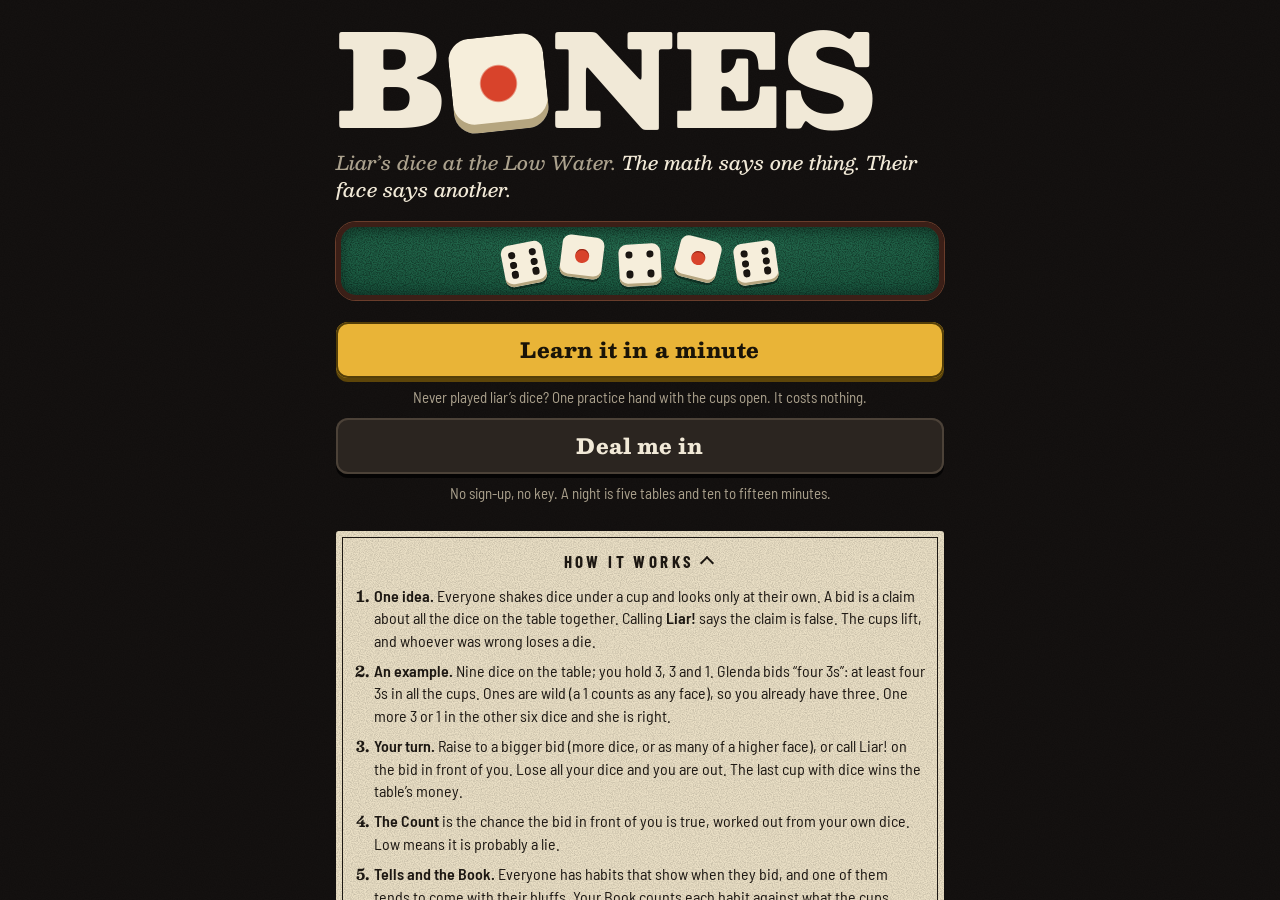
==== commit 65ebd374: "Bones: its own look, a bar table after dark Bones wore the town game's reading-page skin (Georgia on" ====
--- a/index.html
+++ b/index.html
@@ -4,10 +4,10 @@
 <meta charset="utf-8">
 <!-- As the other games at the Low Water: the page may talk only to the Anthropic API and run only its own inline code.
      Bones alone may also load its own manifest, offline worker (sw.js) and home-screen icon from this site, so it can be kept on a phone. -->
-<meta http-equiv="Content-Security-Policy" content="default-src 'none'; script-src 'unsafe-inline'; style-src 'unsafe-inline'; connect-src https://api.anthropic.com; img-src 'self' data: blob:; manifest-src 'self'; worker-src 'self'; base-uri 'none'; form-action 'none'">
+<meta http-equiv="Content-Security-Policy" content="default-src 'none'; script-src 'unsafe-inline'; style-src 'unsafe-inline'; connect-src https://api.anthropic.com; img-src 'self' data: blob:; font-src data:; manifest-src 'self'; worker-src 'self'; base-uri 'none'; form-action 'none'">
 <meta name="viewport" content="width=device-width, initial-scale=1, viewport-fit=cover">
 <meta name="color-scheme" content="dark light">
-<meta name="theme-color" content="#17130f">
+<meta name="theme-color" content="#141110">
 <meta name="description" content="Bones: liar's dice at the Low Water. The math says one thing. Their face says another.">
 <link rel="manifest" href="manifest.webmanifest">
 <link rel="apple-touch-icon" href="icons/apple-touch-icon.png">
@@ -18,38 +18,76 @@
 <meta name="application-name" content="Bones">
 <title>Bones</title>
 <style>
-/* ===== Tokens (as lockin.html / Lock-In, plus the table's felt and ivory) ===== */
+/* ===== The look: a bar table after dark =====
+   Three materials and the ink on each. The ROOM (dark, or pale in the Parchment look) is the theme's; the FELT
+   (bottle green, oxblood at Loretta's table) and PAPER (the slips, tags, pages and clippings of the bar) are the
+   same in both looks. A rule that sits on felt or paper re-declares the ink tokens (--text, --muted, --accent,
+   --good, --danger, --border) for its own material, so everything inside reads right without knowing where it is.
+   Two signal colours: red (Liar, a wild one, a loss) and mustard (money, your turn, the thing to press).
+   Type: Besley (a Clarendon: the sign, the bid, the names, Pearl's column) and Barlow (labels and figures);
+   both are embedded below this block, so the page still stands alone. No soft glows: edges and offsets are hard. */
 :root {
-  --read-font: Georgia, "Times New Roman", serif;
-  --ui-font: system-ui, -apple-system, "Segoe UI", Roboto, "Helvetica Neue", Arial, sans-serif;
+  --read-font: "Besley", Georgia, "Times New Roman", serif;
+  --ui-font: "Barlow Semi Condensed", system-ui, -apple-system, "Segoe UI", Roboto, "Helvetica Neue", Arial, sans-serif;
+  --label-font: "Barlow Condensed", "Barlow Semi Condensed", "Arial Narrow", system-ui, sans-serif;
   --tap: 44px;
-  --radius: 8px;
+  --radius: 10px;
   --sat: env(safe-area-inset-top, 0px);
   --sab: env(safe-area-inset-bottom, 0px);
   --sal: env(safe-area-inset-left, 0px);
   --sar: env(safe-area-inset-right, 0px);
   --die: 52px; --tray: 19px; --seat-face: 48px;
-  --ivory-1: #fdf8ec; --ivory-2: #efe3c8; --ivory-3: #dccaa5; --pip: #241a12; --wild-pip: #b23a26;
+  /* The fixed materials */
+  --ink: #17130f;
+  --ivory-1: #f6eedb; --ivory-2: #e6dabd; --ivory-3: #b5a57f; --pip: #1b1612; --wild-pip: #d8432b;
+  --felt: #1b5a41; --felt-hi: #24694d; --felt-lo: #114030; --felt-ink: #f4edda; --felt-muted: #b9d1c1; --felt-faint: #a3c0ae;
+  --rail: #3b1f17; --rail-hi: #6a3d2b; --down-1: #7a4634; --down-2: #55291d;
+  --red: #d8432b; --red-lo: #8f2616; --red-ink: #fff3e1;
+  --gold: #e9b437; --gold-lo: #96700f; --gold-ink: #1a1408;
+  --paper-ink: #1c1712; --paper-muted: #584d3b; --paper-faint: #6b604c; --paper-line: #bcad88; --paper-red: #a82c19; --paper-green: #1d6843; --paper-accent: #8a4a10;
+  --person-1: #8b4b39; --person-2: #5f6c3b; --person-3: #3e6079; --person-4: #96722a; --person-5: #6c4a69; --person-6: #2f6c5f;
+  --grain: url("data:image/svg+xml,%3Csvg xmlns='http://www.w3.org/2000/svg' width='180' height='180'%3E%3Cfilter id='n'%3E%3CfeTurbulence type='fractalNoise' baseFrequency='.85' numOctaves='2' seed='3' stitchTiles='stitch'/%3E%3CfeColorMatrix values='0 0 0 0 0 0 0 0 0 0 0 0 0 0 0 0 0 0 .9 -.32'/%3E%3C/filter%3E%3Crect width='100%25' height='100%25' filter='url(%23n)'/%3E%3C/svg%3E");
+  --grain-soft: url("data:image/svg+xml,%3Csvg xmlns='http://www.w3.org/2000/svg' width='180' height='180'%3E%3Cfilter id='n'%3E%3CfeTurbulence type='fractalNoise' baseFrequency='.85' numOctaves='2' seed='3' stitchTiles='stitch'/%3E%3CfeColorMatrix values='0 0 0 0 0 0 0 0 0 0 0 0 0 0 0 0 0 0 .3 -.1'/%3E%3C/filter%3E%3Crect width='100%25' height='100%25' filter='url(%23n)'/%3E%3C/svg%3E");
+  /* A torn edge along the foot (the bar tab, Pearl's clipping) */
+  --zig: conic-gradient(from -45deg at bottom, #0000, #000 1deg 89deg, #0000 90deg) 50% / 12px 100%;
 }
 :root, :root[data-theme="dark"] {
-  --bg: #17130f; --surface: #1f1a15; --surface-2: #2a241d; --text: #ece4d5; --muted: #a99e8b; --faint: #958b79;
-  --border: #3a3229; --field: #7a6f5d; --accent: #d2aa69; --accent-ink: #1b150e; --danger: #e2917a; --good: #9fbf8a; --focus: #e9c27f;
-  --person-1: #74493a; --person-2: #57613d; --person-3: #3e5969; --person-4: #7a5f2d; --person-5: #604459; --person-6: #3d6057;
-  --felt: #233029; --felt-edge: #3d2f22; --night: #0d1016;
-  --felt-hi: #2d3e34; --shadow: rgba(0, 0, 0, .5); --down-1: #6a5038; --down-2: #3a2b1e;
+  --bg: #141110; --surface: #1f1a17; --surface-2: #2b2520; --well: #0d0b0a; --text: #f1e9d7; --muted: #aba18d; --faint: #918875;
+  --border: #3c342c; --field: #6f6453; --accent: #e9b437; --accent-ink: #1a1408; --danger: #f28b73; --good: #8fcc8f; --focus: #ffd66e;
+  --rule: #d9d0bb; --btn-line: #4c4238; --btn-edge: #050404; --ring: #e9e0cb;
+  --paper: #eadfc5; --paper-2: #dccfad;
+  --night: #0d1016; --shadow: rgba(0, 0, 0, .5);
   color-scheme: dark;
 }
 :root[data-theme="parchment"] {
-  --bg: #f4ecda; --surface: #ede3cc; --surface-2: #e4d7bb; --text: #2a2217; --muted: #57492f; --faint: #6a5d45;
-  --border: #cdbd9b; --field: #857559; --accent: #815219; --accent-ink: #fbf6ea; --danger: #9c3d28; --good: #3f6a2c; --focus: #815219;
-  --person-1: #dbb4a0; --person-2: #c6c89e; --person-3: #b3c5cd; --person-4: #dfc48b; --person-5: #d3b7c4; --person-6: #aecabd;
-  --felt: #c9d3bd; --felt-edge: #a98d63; --night: #cfd3dc;
-  --felt-hi: #d6dfcb; --shadow: rgba(70, 45, 10, .28); --down-1: #8a6a48; --down-2: #5e452c;
+  --bg: #e5d9bc; --surface: #f3ebd6; --surface-2: #d9cba8; --well: #cfc09b; --text: #1c1712; --muted: #574c3a; --faint: #695e4a;
+  --border: #b9a880; --field: #85755a; --accent: #8a4a10; --accent-ink: #fbf6ea; --danger: #a82c19; --good: #1d6843; --focus: #8a4a10;
+  --rule: #1c1712; --btn-line: #1c1712; --btn-edge: #1c1712; --ring: #1c1712;
+  --paper: #f8f1df; --paper-2: #ebe0c4;
+  --night: #cfd3dc; --shadow: rgba(60, 40, 10, .3);
   color-scheme: light;
 }
+/* On paper: dark ink, whatever the look. */
+.how, .offer, .held-item, .bpage, .column, .nightstrip, .coach, .toast, .stamp, .bubble, .rule, .tcard .grudge, .curtis p, .share {
+  --text: var(--paper-ink); --muted: var(--paper-muted); --faint: var(--paper-faint); --border: var(--paper-line); --field: var(--paper-faint);
+  --accent: var(--paper-accent); --danger: var(--paper-red); --good: var(--paper-green); --focus: var(--paper-accent);
+  --surface: var(--paper); --surface-2: var(--paper-2); --well: var(--paper-2); --rule: var(--paper-ink);
+  --btn-line: var(--paper-ink); --btn-edge: var(--paper-ink); --ring: var(--paper-ink);
+  color: var(--text); background-color: var(--paper);
+}
+/* On felt: pale ink, whatever the look. */
+.felt, .tcard, .hero-dice {
+  --text: var(--felt-ink); --muted: var(--felt-muted); --faint: var(--felt-faint); --border: rgba(255, 255, 255, .2); --field: var(--felt-faint);
+  --accent: var(--gold); --danger: #ffb39d; --good: #bfe8a4; --focus: #ffd66e;
+  --surface: rgba(0, 0, 0, .2); --surface-2: rgba(0, 0, 0, .3); --well: rgba(0, 0, 0, .28); --rule: var(--felt-ink);
+  --btn-line: rgba(0, 0, 0, .5); --btn-edge: rgba(0, 0, 0, .55); --ring: var(--felt-ink);
+  color: var(--text);
+  background: var(--grain), radial-gradient(130% 100% at 50% 28%, var(--felt-hi), var(--felt) 58%, var(--felt-lo));
+}
+.felt[data-kind="last"], .tcard[data-kind="last"] { --felt: #6e2019; --felt-hi: #84291f; --felt-lo: #4a120e; --felt-muted: #e2bdb2; --felt-faint: #d3a79b; --good: #d9e8a4; --danger: #ffc9b8; }
 * { box-sizing: border-box; }
 html, body { height: 100%; margin: 0; }
-body { background: var(--bg); color: var(--text); font: 16px/1.45 var(--ui-font); -webkit-text-size-adjust: 100%; overflow: hidden; }
+body { background: var(--bg) var(--grain-soft); color: var(--text); font: 16px/1.45 var(--ui-font); -webkit-text-size-adjust: 100%; overflow: hidden; }
 button, input, select { font: inherit; color: inherit; }
 button { -webkit-tap-highlight-color: transparent; touch-action: manipulation; }
 a { color: var(--accent); }
@@ -61,116 +99,189 @@
 .face .face-bg { fill: var(--person-1); }
 .face[data-hue="2"] .face-bg { fill: var(--person-2); } .face[data-hue="3"] .face-bg { fill: var(--person-3); } .face[data-hue="4"] .face-bg { fill: var(--person-4); }
 .face[data-hue="5"] .face-bg { fill: var(--person-5); } .face[data-hue="6"] .face-bg { fill: var(--person-6); }
+/* A button is a thing you press: a face, a line round it, and an edge underneath that it sinks into. */
 .btn {
+  --b-bg: var(--surface-2); --b-ink: var(--text); --b-line: var(--btn-line); --b-edge: var(--btn-edge); --b-drop: 3px;
   display: inline-flex; align-items: center; justify-content: center; gap: 6px; min-height: var(--tap); padding: 0 16px;
-  border: 1px solid var(--field); border-radius: var(--radius); background: var(--surface); cursor: pointer; font-weight: 600; text-decoration: none; text-align: center;
+  border: 0; border-radius: var(--radius); background: var(--b-bg); color: var(--b-ink); cursor: pointer; font-weight: 600; text-decoration: none; text-align: center;
+  box-shadow: inset 0 0 0 2px var(--b-line), 0 var(--b-drop) 0 var(--b-edge);
+  transition: transform .07s ease-out, box-shadow .07s ease-out, filter .12s;
 }
-.btn.primary { background: var(--accent); border-color: var(--accent); color: var(--accent-ink); }
-.btn.ghost { border-color: transparent; background: transparent; }
-.btn.danger { border-color: var(--danger); color: var(--danger); }
+.btn:active:not([disabled]) { transform: translateY(calc(var(--b-drop) - 1px)); box-shadow: inset 0 0 0 2px var(--b-line), 0 1px 0 var(--b-edge); }
+@media (hover: hover) { .btn:hover:not([disabled]) { filter: brightness(1.07); } }
+.btn.primary { --b-bg: var(--gold); --b-ink: var(--gold-ink); --b-line: color-mix(in srgb, var(--gold-lo) 55%, #000); --b-edge: color-mix(in srgb, var(--gold-lo) 62%, #000); }
+.btn.ghost { --b-bg: transparent; box-shadow: none; }
+.btn.ghost:active:not([disabled]) { box-shadow: none; transform: translateY(1px); }
+.btn.danger { --b-ink: var(--danger); --b-line: var(--danger); }
 .btn[disabled] { opacity: .5; cursor: not-allowed; }
-.btn.big { min-height: 56px; padding: 0 22px; border-radius: 12px; font: 700 21px/1.1 var(--read-font); letter-spacing: .01em; }
-.input { min-height: var(--tap); width: 100%; padding: 8px 12px; border: 1px solid var(--field); border-radius: var(--radius); background: var(--surface); font-size: 16px; }
+.btn.big { --b-drop: 4px; min-height: 56px; padding: 0 22px; border-radius: 12px; font: 800 21px/1.1 var(--read-font); letter-spacing: .005em; }
+.input { min-height: var(--tap); width: 100%; padding: 8px 12px; border: 2px solid var(--field); border-radius: var(--radius); background: var(--well); font-size: 16px; }
 .seg { display: flex; flex-wrap: wrap; gap: 6px; }
-.seg .btn { flex: 1 1 auto; }
-.seg .btn[aria-pressed="true"] { background: var(--accent); border-color: var(--accent); color: var(--accent-ink); }
-.row { display: flex; flex-wrap: wrap; gap: 8px; align-items: center; }
-.note { color: var(--muted); font-size: 14px; }
+.seg .btn { flex: 1 1 0; }
+.seg .btn[aria-pressed="true"] { --b-bg: var(--gold); --b-ink: var(--gold-ink); --b-line: color-mix(in srgb, var(--gold-lo) 55%, #000); --b-edge: color-mix(in srgb, var(--gold-lo) 62%, #000); }
+.row { display: flex; flex-wrap: wrap; gap: 10px 8px; align-items: center; }
+.note { color: var(--muted); font-size: 15px; }
 .err { color: var(--danger); }
 .check { display: flex; align-items: center; gap: 8px; min-height: var(--tap); font-weight: 400; font-size: 15px; cursor: pointer; }
-.check input { width: 20px; height: 20px; flex: none; accent-color: var(--accent); }
-.linkbtn { min-height: var(--tap); padding: 0 4px; border: 0; background: none; color: var(--accent); text-decoration: underline; cursor: pointer; font-size: 14px; }
+.check input { width: 20px; height: 20px; flex: none; accent-color: var(--gold); }
+.linkbtn { min-height: var(--tap); padding: 0 4px; border: 0; background: none; color: var(--accent); text-decoration: underline; text-underline-offset: 3px; cursor: pointer; font-size: 15px; }
 
 /* ===== Frame and screens ===== */
 #app { height: 100%; height: 100dvh; }
 .screen { display: none; height: 100%; }
 .screen.active { display: block; }
+@media (prefers-reduced-motion: no-preference) {
+  .screen.active { animation: arrive .22s cubic-bezier(.2, .8, .3, 1); }
+  dialog[open] { animation: arrive .18s cubic-bezier(.2, .8, .3, 1); }
+}
+@keyframes arrive { from { opacity: 0; transform: translateY(8px); } }
 .page { overflow-y: auto; overscroll-behavior: contain; }
 .page-in { max-width: 720px; margin: 0 auto; padding: 12px calc(16px + var(--sar)) calc(28px + var(--sab)) calc(16px + var(--sal)); }
-.topbar { position: sticky; top: 0; z-index: 5; flex: none; display: flex; align-items: center; gap: 6px; min-width: 0; padding: calc(6px + var(--sat)) calc(8px + var(--sar)) 6px calc(12px + var(--sal)); border-bottom: 1px solid var(--border); background: var(--bg); }
-.topbar .title { font: 600 20px/1.1 var(--read-font); white-space: nowrap; background: none; border: 0; padding: 0; cursor: pointer; min-height: var(--tap); }
-.topbar .hour { color: var(--muted); font-size: 13px; font-weight: 600; white-space: nowrap; letter-spacing: .02em; overflow: hidden; text-overflow: ellipsis; min-width: 0; }
+.topbar { position: sticky; top: 0; z-index: 5; flex: none; display: flex; align-items: center; gap: 6px; min-width: 0; padding: calc(6px + var(--sat)) calc(8px + var(--sar)) 6px calc(12px + var(--sal)); border-bottom: 2px solid var(--border); background: var(--bg); }
+/* The sign: BONES, its O a die showing the wild one. */
+.logo { text-transform: uppercase; }
+.logo .logo-o { display: inline-block; width: .74em; height: .74em; margin: 0 .045em; vertical-align: -.02em; border-radius: .17em; color: transparent; overflow: hidden; user-select: none; -webkit-user-select: none;
+  background: radial-gradient(circle at 50% 50%, var(--wild-pip) 0 .135em, transparent .15em), var(--ivory-1);
+  box-shadow: inset 0 -.07em 0 var(--ivory-3), 0 0 0 var(--logo-line, 0) var(--ink); rotate: -6deg; }
+:root[data-theme="parchment"] .logo { --logo-line: .035em; }
+.topbar .title { font: 900 21px/1.1 var(--read-font); letter-spacing: .03em; white-space: nowrap; background: none; border: 0; padding: 0; cursor: pointer; min-height: var(--tap); }
+.topbar .hour { color: var(--muted); font: 700 14px/1.2 var(--label-font); white-space: nowrap; letter-spacing: .09em; text-transform: uppercase; overflow: hidden; text-overflow: ellipsis; min-width: 0; }
 .topbar .hour .hs { display: none; }
 @media (max-width: 380px) { #btn-sound { display: none; } } /* sound stays in the menu */
-@media (max-width: 400px) { .topbar { gap: 4px; } .topbar .cash { font-size: 16px; } .topbar .hour .hl { display: none; } .topbar .hour .hs { display: inline; } }
+@media (max-width: 400px) { .topbar { gap: 4px; } .topbar .cash { font-size: 20px; } .topbar .hour .hl { display: none; } .topbar .hour .hs { display: inline; } }
 .topbar .sp { flex: 1; }
 .topbar .btn { padding: 0 9px; min-width: 44px; }
 .topbar .btn svg { width: 20px; height: 20px; display: block; }
 .topbar .booklbl { margin-left: 4px; }
 @media (max-width: 420px) { .topbar .booklbl { position: absolute; width: 1px; height: 1px; overflow: hidden; clip: rect(0 0 0 0); } }
-.cash { font: 700 18px/1 var(--ui-font); font-variant-numeric: tabular-nums; color: var(--accent); white-space: nowrap; padding: 4px 2px; border-radius: 6px; transition: color .3s; }
+.cash { font: 700 23px/1 var(--label-font); font-variant-numeric: tabular-nums; letter-spacing: .01em; color: var(--accent); white-space: nowrap; padding: 4px 2px; border-radius: 6px; transition: color .3s; }
 .cash[data-flash="good"] { color: var(--good); }
 .cash[data-flash="danger"] { color: var(--danger); }
-.streak { min-width: 28px; padding: 2px 6px; border: 1px solid var(--field); border-radius: 11px; font: 700 12px/1.3 var(--ui-font); color: var(--muted); text-align: center; font-variant-numeric: tabular-nums; }
-.streak[data-hot] { border-color: var(--accent); color: var(--accent); }
+.streak { min-width: 30px; padding: 3px 7px; border-radius: 5px; background: var(--surface-2); font: 700 14px/1.2 var(--label-font); color: var(--muted); text-align: center; font-variant-numeric: tabular-nums; }
+.streak[data-hot] { background: var(--gold); color: var(--gold-ink); }
 h1, h2, h3 { font-family: var(--read-font); }
-.kicker { margin: 18px 0 8px; font: 700 12px/1.2 var(--ui-font); letter-spacing: .09em; text-transform: uppercase; color: var(--muted); }
+.kicker { margin: 22px 0 8px; font: 700 14px/1.2 var(--label-font); letter-spacing: .12em; text-transform: uppercase; color: var(--muted); }
 
 /* ===== Home ===== */
-.home { max-width: 640px; margin: 0 auto; padding: calc(28px + var(--sat)) calc(16px + var(--sar)) calc(32px + var(--sab)) calc(16px + var(--sal)); }
-.home h1 { margin: 0; font: 700 64px/1 var(--read-font); letter-spacing: .02em; }
-.home .tagline { margin: 10px 0 18px; font: italic 19px/1.4 var(--read-font); color: var(--muted); }
-.home .tagline b { color: var(--text); font-weight: 400; }
-.hero-dice { --s: 40px; display: flex; gap: 9px; margin: 18px 0 20px; min-height: 44px; }
-.home .cta { display: grid; gap: 8px; margin: 0 0 6px; }
+.home { max-width: 640px; margin: 0 auto; padding: calc(26px + var(--sat)) calc(16px + var(--sar)) calc(32px + var(--sab)) calc(16px + var(--sal)); }
+.home h1 { margin: 0; font: 900 min(20.8vw, 128px)/.9 var(--read-font); letter-spacing: .005em; white-space: nowrap; }
+.home .tagline { margin: 10px 0 16px; font: italic 500 clamp(17px, 5vw, 19px)/1.4 var(--read-font); color: var(--muted); }
+.home .tagline b { color: var(--text); font-weight: 500; }
+/* Five dice thrown on a strip of the table */
+.hero-dice { --s: 42px; display: flex; justify-content: center; align-items: center; gap: min(4vw, 16px); margin: 18px 0 22px; min-height: 78px; padding: 12px 10px; border: 5px solid var(--rail); border-radius: 20px; box-shadow: inset 0 3px 14px rgba(0, 0, 0, .4), 0 0 0 1px var(--rail-hi); }
+.hero-dice .die:nth-child(1) { rotate: -11deg; translate: 0 3px; } .hero-dice .die:nth-child(2) { rotate: 7deg; translate: 0 -4px; }
+.hero-dice .die:nth-child(3) { rotate: -3deg; translate: 0 4px; } .hero-dice .die:nth-child(4) { rotate: 14deg; translate: 0 -2px; } .hero-dice .die:nth-child(5) { rotate: -8deg; translate: 0 2px; }
+.home .cta { display: grid; gap: 9px; margin: 0 0 6px; }
 .home .cta .btn.big { width: 100%; }
-.home .cta-sub { margin: 2px 0 0; text-align: center; color: var(--muted); font-size: 14px; }
+.home .cta-sub { margin: 0; text-align: center; color: var(--muted); font-size: 15px; }
 .home .pair { display: grid; grid-template-columns: 1fr 1fr; gap: 8px; }
-.home .pair .btn.big { font-size: 18px; padding: 0 10px; }
-.card { margin: 14px 0; padding: 14px 16px; border: 1px solid var(--border); border-radius: 12px; background: var(--surface); }
-.card > h2, details.card > summary { margin: 0 0 8px; font: 700 13px/1.3 var(--ui-font); letter-spacing: .08em; text-transform: uppercase; color: var(--muted); }
-details.card > summary { cursor: pointer; display: flex; align-items: center; min-height: 28px; margin: 0; list-style-position: inside; }
+/* After the house: tonight's room and how you walk in (one tap each), the feats in the ledger */
+.tonight { display: grid; gap: 10px; margin: 0 0 4px; }
+.pick { display: grid; gap: 5px; }
+.pick-l { font: 700 14px/1.2 var(--label-font); letter-spacing: .12em; text-transform: uppercase; color: var(--muted); }
+.pickseg { flex-wrap: nowrap; gap: 4px; }
+.pickseg .btn { flex: 1 1 0; min-width: 0; min-height: 44px; padding: 0 2px; font-size: clamp(13px, 4vw, 15px); letter-spacing: 0; white-space: nowrap; }
+.pick-d { margin: 0; color: var(--muted); font-size: 14px; line-height: 1.4; }
+.pick-d b { color: var(--text); font-weight: 600; }
+.feats h3 { margin: 12px 0 6px; font: 700 14px/1.2 var(--label-font); letter-spacing: .12em; text-transform: uppercase; color: var(--muted); }
+.feats ul { margin: 0; padding: 0; list-style: none; display: grid; gap: 8px; }
+.feats li { display: grid; gap: 3px; font-size: 15px; }
+.feats .f-name { font-weight: 600; }
+.feats li[data-done] .f-name { color: var(--good); }
+.feats .f-bar { display: block; height: 8px; border-radius: 2px; background: var(--well); box-shadow: inset 0 0 0 1px var(--border); overflow: hidden; }
+.feats .f-bar i { display: block; height: 100%; background: var(--gold); }
+.feats .f-n { color: var(--muted); font-size: 14px; }
+.home .pair .btn.big { font-size: min(18px, 4.3vw); padding: 0 6px; }
+/* A section of a page: a heavy rule and a label, no box. (The house rules are a placard; see .how.) */
+.card { margin: 26px 0 0; padding: 12px 0 0; border-top: 3px solid var(--rule); }
+.card > h2, details.card > summary { margin: 0 0 8px; font: 700 15px/1.3 var(--label-font); letter-spacing: .12em; text-transform: uppercase; color: var(--text); }
+details.card > summary { cursor: pointer; display: flex; align-items: center; gap: 8px; min-height: 28px; margin: 0; list-style: none; }
+details.card > summary::-webkit-details-marker { display: none; }
+details.card > summary::after { content: ''; flex: none; width: 8px; height: 8px; margin: -4px 4px 0 auto; border-right: 2.5px solid currentColor; border-bottom: 2.5px solid currentColor; rotate: 45deg; transition: rotate .15s; }
+details.card[open] > summary::after { rotate: -135deg; margin-top: 4px; }
 details.card[open] > summary { margin-bottom: 10px; }
+.how { padding: 16px 18px 14px; border: 0; border-radius: 3px; outline: 1.5px solid var(--paper-ink); outline-offset: -7px; box-shadow: 0 4px 0 rgba(0, 0, 0, .28); background-image: var(--grain-soft); }
+.how > summary { justify-content: center; text-align: center; font-size: 17px !important; letter-spacing: .2em !important; }
+.how > summary::after { margin-left: 0 !important; }
 .how ol { margin: 0; padding: 0 0 0 20px; }
-.how li { margin: 0 0 7px; line-height: 1.4; }
+.how li { margin: 0 0 8px; line-height: 1.4; }
+.how li::marker { font: 800 15px var(--read-font); }
 .daily-line { margin: 0 0 10px; }
-.stat-line { margin: 0 0 4px; font: 600 18px/1.35 var(--read-font); }
-.ranks { display: flex; gap: 4px; margin: 8px 0 2px; }
-.ranks span { flex: 1; height: 6px; border-radius: 3px; background: var(--border); }
-.ranks span[data-on] { background: var(--accent); }
+.stat-line { margin: 0 0 4px; font: 800 24px/1.25 var(--read-font); }
+.ranks { display: flex; gap: 4px; margin: 8px 0 6px; }
+.ranks span { flex: 1; height: 8px; border-radius: 2px; background: var(--well); box-shadow: inset 0 0 0 1px var(--border); }
+.ranks span[data-on] { background: var(--gold); box-shadow: none; }
 .book-strip { display: flex; margin: 4px 0 10px; }
-.book-strip .mini { width: 34px; height: 34px; margin-right: -6px; border-radius: 50%; overflow: hidden; box-shadow: 0 0 0 2px var(--surface); }
+.book-strip .mini { width: 36px; height: 36px; margin-right: -6px; border-radius: 50%; overflow: hidden; box-shadow: 0 0 0 2px var(--ring); }
 .field { display: grid; gap: 6px; margin: 0 0 14px; }
 .field > label, .field > .label { font-weight: 600; }
 .field .help { color: var(--muted); font-size: 14px; }
-.others { margin: 20px 0 0; text-align: center; color: var(--muted); font-size: 14px; }
+.others { margin: 26px 0 0; text-align: center; color: var(--muted); font-size: 15px; }
 .others a { display: inline-flex; align-items: center; min-height: var(--tap); padding: 0 6px; }
 
 /* ===== Choose a table ===== */
-.hourhead { margin: 6px 0 2px; font: 700 30px/1.15 var(--read-font); }
-.hourhead small { color: var(--accent); font-weight: 700; }
-.hours { display: grid; grid-template-columns: repeat(5, minmax(0, 1fr)); gap: 4px; margin: 10px 0 12px; }
-.hours .h { display: grid; justify-items: center; gap: 3px; padding: 6px 2px; border-radius: 8px; font: 600 11px/1.2 var(--ui-font); color: var(--faint); text-align: center; letter-spacing: .02em; }
-.hours .h i { width: 14px; height: 14px; border-radius: 50%; border: 1.5px solid var(--field); }
-.hours .h[data-state="won"] i { background: var(--good); border-color: var(--good); }
-.hours .h[data-state="lost"] i { background: var(--danger); border-color: var(--danger); }
-.hours .h[data-state="now"] { color: var(--accent); background: var(--surface); }
-.hours .h[data-state="now"] i { border-color: var(--accent); box-shadow: 0 0 0 3px color-mix(in srgb, var(--accent) 30%, transparent); }
-.cards { display: grid; gap: 12px; }
+.hourhead { margin: 6px 0 2px; font: 900 34px/1.1 var(--read-font); letter-spacing: .005em; }
+.hourhead small { color: var(--accent); font: 700 1em/1 var(--label-font); font-variant-numeric: tabular-nums; }
+/* The night as a punch card: five holes on a line, punched as the hours go. */
+.hours { position: relative; display: grid; grid-template-columns: repeat(5, minmax(0, 1fr)); gap: 4px; margin: 12px 0 12px; }
+.hours::before { content: ''; position: absolute; left: 10%; right: 10%; top: 16px; height: 2px; background: var(--border); }
+.hours .h { position: relative; display: grid; justify-items: center; gap: 4px; padding: 6px 2px; font: 700 12px/1.2 var(--label-font); color: var(--faint); text-align: center; letter-spacing: .08em; text-transform: uppercase; }
+.hours .h i { position: relative; width: 20px; height: 20px; border-radius: 50%; border: 2px solid var(--field); background: var(--bg); }
+.hours .h[data-state="won"] i { background: var(--felt); border-color: var(--felt); }
+.hours .h[data-state="won"] i::after { content: ''; position: absolute; left: 5px; top: 1.5px; width: 5px; height: 9px; border-right: 2.5px solid #fff; border-bottom: 2.5px solid #fff; rotate: 42deg; }
+.hours .h[data-state="lost"] i { background: var(--red); border-color: var(--red); }
+.hours .h[data-state="lost"] i::after { content: ''; position: absolute; inset: 2px; background: linear-gradient(45deg, transparent 43%, #fff 43% 57%, transparent 57%), linear-gradient(-45deg, transparent 43%, #fff 43% 57%, transparent 57%); }
+.hours .h[data-state="now"] { color: var(--text); }
+.hours .h[data-state="now"] i { border-color: var(--gold); background: var(--gold); box-shadow: 0 0 0 3px var(--bg), 0 0 0 5px var(--gold); }
+.cards { display: grid; gap: 16px; margin-top: 12px; }
 @media (min-width: 760px) { .cards[data-n="2"] { grid-template-columns: 1fr 1fr; } }
-.tcard { display: grid; gap: 10px; padding: 14px; border: 1px solid var(--border); border-radius: 14px; background: var(--surface); }
-.tcard[data-kind="rich"] { border-color: color-mix(in srgb, var(--accent) 45%, var(--border)); }
-.tcard[data-kind="last"] { border-color: var(--accent); background: linear-gradient(160deg, var(--surface-2), var(--surface)); }
+/* A table to sit at, seen from above: felt in a rail, the people at it, the money on it. */
+.tcard { display: flex; flex-direction: column; gap: 10px; padding: 14px; border: 5px solid var(--rail); border-radius: 24px; box-shadow: inset 0 3px 16px rgba(0, 0, 0, .42), 0 0 0 1px var(--rail-hi); }
+.tcard[data-kind="rich"] { box-shadow: inset 0 3px 16px rgba(0, 0, 0, .42), inset 0 0 0 2px var(--gold), 0 0 0 1px var(--rail-hi); }
+.tcard[data-kind="last"] { box-shadow: inset 0 3px 16px rgba(0, 0, 0, .42), inset 0 0 0 2px var(--gold), 0 0 0 1px var(--rail-hi); }
 .tcard[data-off] { opacity: .62; }
+.tcard > .sit { margin-top: auto; }
+.tcard > p { margin: 0; }
 .tcard-head { display: flex; align-items: baseline; justify-content: space-between; gap: 8px; }
-.tcard-head h2 { margin: 0; font: 700 22px/1.2 var(--read-font); }
-.tcard-head .money { font: 700 20px/1 var(--ui-font); color: var(--accent); font-variant-numeric: tabular-nums; white-space: nowrap; }
-.tcard .facts { display: flex; flex-wrap: wrap; gap: 4px 12px; color: var(--muted); font-size: 14px; }
+.tcard-head h2 { margin: 0; font: 900 23px/1.15 var(--read-font); text-shadow: 0 2px 0 var(--felt-lo); }
+.tcard-head .money { font: 700 28px/1 var(--label-font); color: var(--gold); font-variant-numeric: tabular-nums; white-space: nowrap; text-shadow: 0 2px 0 var(--felt-lo); }
+.tcard .facts { display: flex; flex-wrap: wrap; gap: 2px 12px; color: var(--muted); font-size: 15px; }
 .tcard .facts b { color: var(--text); font-variant-numeric: tabular-nums; }
-.people { display: grid; gap: 6px; }
-.person { display: grid; grid-template-columns: 40px minmax(0, 1fr); gap: 10px; align-items: center; width: 100%; min-height: 48px; padding: 4px 6px; border: 0; border-radius: 10px; background: transparent; text-align: left; cursor: pointer; }
-.person:hover { background: var(--surface-2); }
-.person .mini { width: 40px; height: 40px; border-radius: 50%; overflow: hidden; box-shadow: 0 0 0 1px var(--border); }
-.person .nm { font: 600 16px/1.2 var(--read-font); }
-.person .bk { font-size: 13px; color: var(--muted); line-height: 1.3; }
-.person .bk[data-new] { font-style: italic; color: var(--faint); }
-.rule { display: grid; gap: 2px; padding: 8px 10px; border-radius: 10px; background: var(--surface-2); font-size: 14px; }
-.rule b { font: 700 13px/1.2 var(--ui-font); letter-spacing: .06em; text-transform: uppercase; color: var(--accent); }
-.tcard .why { color: var(--danger); font-size: 14px; }
-.tcard .line { font: italic 18px/1.35 var(--read-font); }
+.people { display: grid; gap: 4px; }
+.person { display: grid; grid-template-columns: 42px minmax(0, 1fr); gap: 11px; align-items: center; width: 100%; min-height: 50px; padding: 4px 6px; border: 0; border-radius: 10px; background: transparent; text-align: left; cursor: pointer; }
+.person:hover { background: var(--surface); }
+.person .mini { width: 42px; height: 42px; border-radius: 50%; overflow: hidden; box-shadow: 0 0 0 2px var(--ring); }
+.person .nm { font: 700 16px/1.2 var(--read-font); }
+.person .bk { font-size: 14px; color: var(--muted); line-height: 1.3; }
+.person .bk[data-new] { font: italic 500 13px/1.3 var(--read-font); color: var(--faint); }
+/* The house rule: a tent card stood on the table. */
+.rule { display: grid; gap: 2px; padding: 8px 12px; border-radius: 3px; font-size: 15px; box-shadow: 0 3px 0 rgba(0, 0, 0, .3); }
+.rule b { font: 700 14px/1.2 var(--label-font); letter-spacing: .1em; text-transform: uppercase; color: var(--danger); }
+.tcard .why { color: var(--danger); font-size: 15px; font-weight: 600; }
+.tcard .grudge { margin: 0; padding: 8px 12px; border-radius: 3px; border-left: 5px solid var(--red); font-size: 15px; line-height: 1.4; box-shadow: 0 3px 0 rgba(0, 0, 0, .3); }
+.tcard .grudge b { color: var(--text); }
+.tcard .person[data-grudge] .nm { color: var(--danger); }
+.tcard .note { color: var(--muted); }
+.nighttag { margin: 0 0 6px; color: var(--muted); font-size: 14px; line-height: 1.4; }
+.nighttag b { color: var(--accent); font-weight: 600; }
+.tcard .line { margin: 0; font: italic 500 18px/1.35 var(--read-font); }
+/* The beat before Last Call: who sits down, what is at stake, what your Book holds on each of them. */
+.lcintro { display: grid; gap: 8px; margin: 12px 0 4px; padding-bottom: 6px; border-top-color: var(--gold); }
+.lcintro > h2 { margin: 0; font: 900 25px/1.2 var(--read-font); letter-spacing: 0; text-transform: none; color: var(--text); }
+.lc-scene { margin: 0; font: italic 500 16px/1.45 var(--read-font); color: var(--muted); }
+.lc-stakes { margin: 0; font: 600 16px/1.4 var(--ui-font); }
+.lc-who { display: grid; grid-template-columns: 48px minmax(0, 1fr); gap: 10px; align-items: start; padding-top: 8px; border-top: 1px solid var(--border); }
+.lc-face { width: 48px; height: 48px; padding: 0; border: 0; border-radius: 50%; overflow: hidden; background: none; cursor: pointer; box-shadow: 0 0 0 2px var(--ring); }
+.lc-face .mini { display: block; width: 48px; height: 48px; }
+.lc-who p { margin: 0; }
+.lc-name { font-size: 15px; line-height: 1.35; }
+.lc-says { font: italic 500 15px/1.35 var(--read-font); }
+.lc-book { margin-top: 2px !important; font-size: 14px; line-height: 1.4; color: var(--muted); }
+.lc-you { margin: 0; }
+.houseline { margin: 0 0 6px; font: 500 15px/1.45 var(--read-font); }
 .held-row { display: flex; flex-wrap: wrap; gap: 6px; margin: 4px 0; }
 
-/* ===== The table screen (the prototype's) ===== */
+/* ===== The table screen ===== */
 #screen-table.active { display: flex; flex-direction: column; }
 #screen-table { overflow: hidden; container: tablescreen / size; }
 .room { position: relative; flex: 1 1 auto; min-height: 0; display: flex; justify-content: center; }
@@ -181,375 +292,412 @@
 .upper { flex: 1 1 0; min-height: 0; display: flex; flex-direction: column; overflow-x: hidden; overflow-y: auto; overscroll-behavior: contain; scrollbar-width: none; }
 .upper::-webkit-scrollbar { display: none; }
 .seats { flex: none; display: grid; grid-template-columns: repeat(var(--n, 3), minmax(0, 1fr)); gap: 4px; padding: 6px 8px 2px; }
-.seat { position: relative; container-type: inline-size; display: grid; justify-items: center; align-content: start; gap: 3px; min-width: 0; padding: 6px 2px 4px; border: 1px solid transparent; border-radius: 14px; background: transparent; cursor: pointer; text-align: center; transition: background-color .25s, border-color .25s, opacity .4s, transform .25s; }
-.seat[data-turn] { background: var(--surface); border-color: var(--border); transform: translateY(-1px); }
-.seat-face { position: relative; width: var(--seat-face); height: var(--seat-face); border-radius: 50%; overflow: hidden; box-shadow: 0 0 0 2px var(--border); background: var(--surface-2); transition: box-shadow .25s; }
-.seat[data-turn] .seat-face { box-shadow: 0 0 0 3px var(--accent), 0 0 16px color-mix(in srgb, var(--accent) 45%, transparent); }
-.seat-name { max-width: 100%; overflow: hidden; text-overflow: ellipsis; white-space: nowrap; font: 600 15px/1.15 var(--read-font); }
+.seat { position: relative; container-type: inline-size; display: grid; justify-items: center; align-content: start; gap: 3px; min-width: 0; padding: 6px 2px 4px; border: 1px solid transparent; border-radius: 14px; background: transparent; cursor: pointer; text-align: center; transition: opacity .4s, transform .25s; }
+.seat[data-turn] { transform: translateY(-1px); }
+.seat-face { position: relative; width: var(--seat-face); height: var(--seat-face); border-radius: 50%; overflow: hidden; box-shadow: 0 0 0 2px var(--ring); background: var(--surface-2); transition: box-shadow .2s; }
+.seat[data-turn] .seat-face { box-shadow: 0 0 0 2px var(--bg), 0 0 0 5px var(--gold); }
+.seat-name { max-width: 100%; overflow: hidden; text-overflow: ellipsis; white-space: nowrap; font: 700 15px/1.2 var(--read-font); }
 .seat[data-turn] .seat-name { color: var(--accent); }
-.seat-tag { position: absolute; top: 4px; right: 6px; font: 700 9px/1 var(--ui-font); letter-spacing: .08em; color: var(--muted); }
-.seat-ledger { max-width: 100%; font: 600 10px/1.15 var(--ui-font); color: var(--accent); letter-spacing: .01em; }
+.seat-tag { position: absolute; top: 4px; right: 6px; font: 700 10px/1 var(--label-font); letter-spacing: .1em; color: var(--muted); }
+.seat[data-grudge]:not([data-out]) .seat-tag { color: var(--danger); }
+.seat-ledger { max-width: 100%; font: 700 11px/1.15 var(--label-font); color: var(--accent); letter-spacing: .04em; }
 .seat[data-out] { opacity: .38; }
 .seat[data-out] .seat-face { filter: grayscale(.8); }
 .seat[data-out] .tray { visibility: hidden; }
 /* --k: the most dice the cup holds tonight; the dice shrink to fit a narrow seat (three faces on a 320 px phone). */
-.tray { --s: min(var(--tray), calc((100cqw - 10px - (var(--k, 5) - 1) * 2px) / var(--k, 5))); display: flex; gap: 2px; align-items: center; justify-content: center; max-width: 100%; min-height: calc(var(--tray) + 6px); padding: 3px 5px; border-radius: 8px; background: var(--felt); box-shadow: inset 0 1px 3px var(--shadow); }
+.tray { --s: min(var(--tray), calc((100cqw - 10px - (var(--k, 5) - 1) * 2px) / var(--k, 5))); display: flex; gap: 2px; align-items: center; justify-content: center; max-width: 100%; min-height: calc(var(--tray) + 6px); padding: 3px 5px; border-radius: 7px; background: var(--felt-lo); box-shadow: inset 0 1px 0 rgba(0, 0, 0, .45); }
 .tray[data-six] { --s: min(calc(var(--tray) * .86), calc((100cqw - 6px - (var(--k, 6) - 1) * 1px) / var(--k, 6))); gap: 1px; padding: 3px 3px; }
-.bubble { position: relative; display: inline-flex; align-items: center; gap: 5px; min-height: 30px; max-width: 100%; margin-top: 4px; padding: 3px 9px; border-radius: 10px; background: var(--surface-2); font: 600 15px/1 var(--read-font); white-space: nowrap; --s: 18px; }
+/* What someone says: a slip of paper with a tail. */
+.bubble { position: relative; display: inline-flex; align-items: center; gap: 5px; min-height: 30px; max-width: 100%; margin-top: 4px; padding: 3px 9px; border-radius: 8px; font: 800 15px/1 var(--read-font); white-space: nowrap; --s: 18px; box-shadow: 0 2px 0 rgba(0, 0, 0, .3); }
 .bubble::before { content: ""; position: absolute; top: -5px; left: 50%; width: 10px; height: 10px; margin-left: -5px; background: inherit; transform: rotate(45deg); border-radius: 2px; }
 .bubble[data-empty] { visibility: hidden; }
-.bubble[data-kind="liar"] { background: var(--danger); color: var(--accent-ink); font-weight: 700; }
-.bubble[data-kind="spot"] { background: var(--accent); color: var(--accent-ink); font-weight: 700; }
-.bubble[data-kind="say"] { display: block; padding: 5px 8px; font: italic 400 13px/1.25 var(--read-font); white-space: normal; overflow-wrap: anywhere; text-align: center; border: 1px solid var(--border); }
-.bubble[data-kind="say"][data-by="claude"] { border-color: color-mix(in srgb, var(--accent) 50%, var(--border)); }
+.bubble[data-kind="liar"] { background: var(--red); color: var(--red-ink); font-weight: 900; }
+.bubble[data-kind="spot"] { background: var(--gold); color: var(--gold-ink); font-weight: 900; }
+.bubble[data-kind="say"] { display: block; padding: 5px 8px; font: italic 500 13px/1.25 var(--read-font); white-space: normal; overflow-wrap: anywhere; text-align: center; }
+.bubble[data-kind="say"][data-by="claude"] { box-shadow: 0 2px 0 var(--gold); }
 .dots { display: inline-flex; gap: 4px; padding: 0 2px; }
 .dots i { width: 6px; height: 6px; border-radius: 50%; background: var(--muted); animation: dot 1s infinite ease-in-out; }
 .dots i:nth-child(2) { animation-delay: .15s; }
 .dots i:nth-child(3) { animation-delay: .3s; }
 @keyframes dot { 0%, 60%, 100% { opacity: .35; transform: translateY(0); } 30% { opacity: 1; transform: translateY(-3px); } }
-.habit { min-height: 2.4em; max-width: 100%; padding: 0 2px; font: italic 13px/1.2 var(--read-font); color: var(--muted); text-align: center; overflow-wrap: anywhere; }
-.habit[data-under] { text-decoration: underline; text-decoration-color: var(--accent); text-underline-offset: 3px; color: var(--text); }
-
-.felt { position: relative; flex: 1 0 auto; display: flex; flex-direction: column; justify-content: space-evenly; gap: 4px; margin: 4px 8px 6px; padding: 8px 12px 8px; border: 3px solid var(--felt-edge); border-radius: 22px; background: radial-gradient(ellipse at 50% 35%, var(--felt-hi), var(--felt) 70%); box-shadow: inset 0 2px 14px var(--shadow), 0 1px 0 var(--surface-2); }
+.habit { min-height: 2.4em; max-width: 100%; padding: 0 2px; font: italic 500 13px/1.2 var(--read-font); color: var(--muted); text-align: center; overflow-wrap: anywhere; }
+.habit[data-under] { text-decoration: underline; text-decoration-color: var(--accent); text-decoration-thickness: 2px; text-underline-offset: 3px; color: var(--text); }
+
+.felt { position: relative; flex: 1 0 auto; display: flex; flex-direction: column; justify-content: space-evenly; gap: 4px; margin: 4px 8px 6px; padding: 8px 12px 8px; border: 5px solid var(--rail); border-radius: 26px; box-shadow: inset 0 3px 16px rgba(0, 0, 0, .45), 0 0 0 1px var(--rail-hi); }
 .felt-tags { flex: none; display: flex; flex-wrap: wrap; justify-content: space-between; align-items: center; gap: 4px 6px; min-height: 26px; margin: -2px -4px 0; }
-.ruletag { position: relative; display: inline-flex; align-items: center; gap: 5px; min-height: 28px; padding: 0 9px; border: 1px solid color-mix(in srgb, var(--accent) 60%, transparent); border-radius: 14px; background: color-mix(in srgb, var(--bg) 55%, transparent); color: var(--accent); font: 700 11px/1 var(--ui-font); min-height: 26px; letter-spacing: .06em; text-transform: uppercase; white-space: nowrap; cursor: pointer; }
+.ruletag { position: relative; display: inline-flex; align-items: center; gap: 5px; min-height: 26px; padding: 0 9px; border: 0; border-radius: 3px; background: var(--paper); color: var(--paper-red); font: 700 13px/1 var(--label-font); letter-spacing: .1em; text-transform: uppercase; white-space: nowrap; cursor: pointer; box-shadow: 0 2px 0 rgba(0, 0, 0, .3); }
 .ruletag::before { content: ""; position: absolute; inset: -9px -4px; }
-.ruletag::after { content: "?"; display: inline-grid; place-items: center; width: 14px; height: 14px; border-radius: 50%; border: 1px solid currentColor; font-size: 9px; }
-.anteTag { margin-left: auto; min-height: 26px; display: inline-flex; align-items: center; padding: 0 8px; border-radius: 14px; background: color-mix(in srgb, var(--bg) 45%, transparent); color: var(--muted); font: 600 11px/1 var(--ui-font); letter-spacing: .03em; white-space: nowrap; }
+.ruletag::after { content: "?"; display: inline-grid; place-items: center; width: 14px; height: 14px; border-radius: 50%; border: 1.5px solid currentColor; font-size: 10px; }
+.anteTag { margin-left: auto; min-height: 26px; display: inline-flex; align-items: center; padding: 0 2px; color: var(--muted); font: 700 13px/1 var(--label-font); letter-spacing: .09em; text-transform: uppercase; white-space: nowrap; }
 .bid { display: grid; justify-items: center; min-height: 92px; }
 .bid > * { grid-area: 1 / 1; }
 .bid-main, .bid-count { display: grid; justify-items: center; align-content: center; gap: 6px; transition: opacity .18s; }
 .bid[data-mode="count"] .bid-main { opacity: 0; visibility: hidden; }
 .bid:not([data-mode="count"]) .bid-count { opacity: 0; visibility: hidden; }
-.bid-word { font: 700 44px/1.1 var(--read-font); letter-spacing: .07em; text-transform: uppercase; }
-.bid-word[data-quiet] { font: italic 400 24px/1.2 var(--read-font); letter-spacing: 0; text-transform: none; color: var(--muted); text-align: center; }
+.bid-word { font: 900 44px/1.1 var(--read-font); letter-spacing: .03em; text-transform: uppercase; text-shadow: 0 3px 0 var(--felt-lo); }
+.bid-word[data-quiet] { font: italic 500 22px/1.2 var(--read-font); letter-spacing: 0; text-transform: none; color: var(--muted); text-align: center; text-shadow: none; }
 .bid-line { display: flex; flex-wrap: wrap; align-items: center; justify-content: center; gap: 4px 4px; min-height: 26px; --s: 24px; }
 .bid-line[data-many] { --s: 18px; }
-.bid-by { margin-left: 6px; font: italic 16px/1 var(--read-font); color: var(--muted); white-space: nowrap; }
-.count-num { font: 700 76px/.9 var(--read-font); font-variant-numeric: tabular-nums; color: var(--accent); transition: color .2s; }
+.bid-by { margin-left: 6px; font: italic 500 16px/1 var(--read-font); color: var(--muted); white-space: nowrap; }
+.count-num { font: 900 76px/.9 var(--read-font); font-variant-numeric: tabular-nums; color: var(--accent); text-shadow: 0 4px 0 var(--felt-lo); transition: color .2s; }
 .count-num[data-state="there"] { color: var(--good); }
 .count-num[data-state="over"] { color: var(--danger); }
-.count-of { display: flex; align-items: center; gap: 6px; font: 15px/1 var(--read-font); color: var(--muted); --s: 18px; }
+.count-of { display: flex; align-items: center; gap: 6px; font: 500 15px/1 var(--read-font); color: var(--muted); --s: 18px; }
+/* The Count: a gauge with quarter marks. */
 .countbar { display: grid; grid-template-columns: minmax(0, 1fr) auto; align-items: center; gap: 10px; min-height: 22px; padding: 0 4px; }
-.countbar .track { height: 6px; border-radius: 3px; background: color-mix(in srgb, var(--text) 14%, transparent); overflow: hidden; }
-.countbar .fill { display: block; height: 100%; width: 0; border-radius: 3px; background: var(--field); transition: width .45s cubic-bezier(.2, .8, .3, 1), background-color .45s; }
-.countbar .lbl { font: 13px/1.2 var(--ui-font); color: var(--muted); white-space: nowrap; }
-.countbar .lbl b { font-size: 15px; font-variant-numeric: tabular-nums; transition: color .45s; }
-.bookline { display: flex; align-items: flex-start; justify-content: center; gap: 6px; min-height: 18px; padding: 0 4px; font: 13px/1.3 var(--ui-font); color: var(--muted); text-align: center; }
+.countbar .track { position: relative; height: 10px; border-radius: 3px; background: var(--felt-lo); box-shadow: inset 0 1px 0 rgba(0, 0, 0, .45); overflow: hidden; }
+.countbar .track::after { content: ''; position: absolute; inset: 0; background: repeating-linear-gradient(90deg, transparent 0 calc(25% - 1px), rgba(0, 0, 0, .4) calc(25% - 1px) 25%); }
+.countbar .fill { display: block; height: 100%; width: 0; background: var(--field); transition: width .45s cubic-bezier(.2, .8, .3, 1), background-color .45s; }
+.countbar .lbl { font: 14px/1.2 var(--ui-font); color: var(--muted); white-space: nowrap; }
+.countbar .lbl b { font: 700 19px/1 var(--label-font); font-variant-numeric: tabular-nums; vertical-align: -1px; transition: color .45s; }
+.bookline { display: flex; align-items: flex-start; justify-content: center; gap: 6px; min-height: 18px; padding: 0 4px; font: 14px/1.3 var(--ui-font); color: var(--muted); text-align: center; }
 .bookline svg { flex: none; width: 15px; height: 15px; margin-top: 1px; color: var(--accent); }
-.bookline em { font-family: var(--read-font); color: var(--text); }
+.bookline em { font: italic 500 13px/1.3 var(--read-font); color: var(--text); }
 .bookline b { color: var(--text); font-variant-numeric: tabular-nums; }
 .bookline .bl-bluff { color: var(--danger); }
 .bookline .bl-straight { color: var(--good); }
 .bookline[data-quiet] { color: var(--faint); }
-.infoline { display: flex; flex-wrap: wrap; justify-content: center; gap: 4px 8px; min-height: 0; font: 600 12px/1.3 var(--ui-font); color: var(--accent); text-align: center; }
+.infoline { display: flex; flex-wrap: wrap; justify-content: center; gap: 4px 8px; min-height: 0; font: 600 13px/1.3 var(--ui-font); color: var(--accent); text-align: center; }
 .infoline:empty { display: none; }
-.infoline span { padding: 2px 8px; border-radius: 10px; background: color-mix(in srgb, var(--bg) 45%, transparent); }
+.infoline span { padding: 2px 8px; border-radius: 4px; background: var(--well); }
+.infoline .gearline { color: var(--danger); }
 .mycup { display: grid; justify-items: center; gap: 4px; }
-.cupdice { --s: var(--die); display: flex; justify-content: center; gap: calc(var(--die) * .17); min-height: var(--die); max-width: 100%; }
+.cupdice { --s: var(--die); display: flex; justify-content: center; gap: calc(var(--die) * .17); min-height: var(--die); max-width: 100%; padding: 0 3px; }
 .cupdice[data-six] { --s: calc(var(--die) * .86); gap: 6px; }
 .cupdice:has(.die[data-twice]) { padding-bottom: 8px; }
-.cupcap { display: flex; justify-content: space-between; justify-self: stretch; gap: 8px; padding: 0 4px; font: 600 11px/1.2 var(--ui-font); letter-spacing: .08em; text-transform: uppercase; color: var(--muted); }
+/* Thrown, not typeset: each of your dice sits a little off square. */
+.cupdice .die:nth-child(5n+1) { rotate: -2.2deg; } .cupdice .die:nth-child(5n+2) { rotate: 1.6deg; } .cupdice .die:nth-child(5n+3) { rotate: -.8deg; }
+.cupdice .die:nth-child(5n+4) { rotate: 2.4deg; } .cupdice .die:nth-child(5n+5) { rotate: -1.5deg; }
+.cupdice .die[data-empty], .cupdice .die[data-sel] { rotate: none; }
+.cupcap { display: flex; justify-content: space-between; justify-self: stretch; gap: 8px; padding: 0 4px; font: 700 13px/1.2 var(--label-font); letter-spacing: .11em; text-transform: uppercase; color: var(--muted); }
 .cupcap .turn { color: var(--accent); }
-.mycup[data-turn] .cupdice .die:not([data-empty]) { box-shadow: var(--die-shadow), 0 0 0 2px color-mix(in srgb, var(--accent) 55%, transparent); }
-
-/* ===== Dice ===== */
+.mycup[data-turn] .cupdice .die:not([data-empty]) { box-shadow: var(--die-shadow), 0 0 0 2.5px var(--gold); }
+
+/* ===== Dice: bone, drilled pips, a hard edge underneath ===== */
 .die {
-  --die-shadow: inset 0 -2px 0 rgba(90, 60, 20, .16), inset 0 1px 0 rgba(255, 255, 255, .8), 0 1px 1px rgba(0, 0, 0, .25), 0 3px 8px rgba(0, 0, 0, .28);
+  --die-shadow: inset 0 calc(var(--s, 52px) * -.07) 0 var(--ivory-3), 0 calc(var(--s, 52px) * .06) 0 rgba(0, 0, 0, .38);
   position: relative; flex: none; display: grid; grid-template: repeat(3, 1fr) / repeat(3, 1fr);
-  width: var(--s, 52px); height: var(--s, 52px); padding: calc(var(--s, 52px) * .13);
-  border-radius: calc(var(--s, 52px) * .22);
-  background: linear-gradient(150deg, var(--ivory-1) 0%, var(--ivory-2) 55%, var(--ivory-3) 100%);
+  width: var(--s, 52px); height: var(--s, 52px); padding: calc(var(--s, 52px) * .13) calc(var(--s, 52px) * .13) calc(var(--s, 52px) * .17);
+  border-radius: calc(var(--s, 52px) * .2);
+  background: var(--ivory-1);
   box-shadow: var(--die-shadow);
-  transition: opacity .25s, filter .25s, box-shadow .25s;
+  transition: opacity .25s, filter .25s, box-shadow .2s;
 }
-.pip { align-self: center; justify-self: center; width: calc(var(--s, 52px) * .17); height: calc(var(--s, 52px) * .17); border-radius: 50%; background: radial-gradient(circle at 38% 35%, #5a4634, var(--pip) 70%); }
+.pip { align-self: center; justify-self: center; width: calc(var(--s, 52px) * .17); height: calc(var(--s, 52px) * .17); border-radius: 50%; background: var(--pip); box-shadow: inset 0 calc(var(--s, 52px) * .025) 0 rgba(0, 0, 0, .55); }
 .pip.c1 { grid-area: 1 / 1; } .pip.c2 { grid-area: 1 / 2; } .pip.c3 { grid-area: 1 / 3; }
 .pip.c4 { grid-area: 2 / 1; } .pip.c5 { grid-area: 2 / 2; } .pip.c6 { grid-area: 2 / 3; }
 .pip.c7 { grid-area: 3 / 1; } .pip.c8 { grid-area: 3 / 2; } .pip.c9 { grid-area: 3 / 3; }
-.die[data-wild] { box-shadow: var(--die-shadow), 0 0 0 2px var(--accent); }
-.die[data-wild] .pip { width: calc(var(--s, 52px) * .3); height: calc(var(--s, 52px) * .3); background: radial-gradient(circle at 38% 35%, #e0644a, var(--wild-pip) 70%); }
+.die[data-wild] .pip { width: calc(var(--s, 52px) * .32); height: calc(var(--s, 52px) * .32); background: var(--wild-pip); box-shadow: inset 0 calc(var(--s, 52px) * .03) 0 rgba(90, 10, 0, .5); }
 .die[data-ace] .pip { width: calc(var(--s, 52px) * .3); height: calc(var(--s, 52px) * .3); }
-.die[data-down] { background: linear-gradient(150deg, var(--down-1), var(--down-2)); box-shadow: inset 0 1px 0 rgba(255, 255, 255, .22), inset 0 -1px 0 rgba(0, 0, 0, .3), 0 1px 2px rgba(0, 0, 0, .4); }
-.die[data-empty] { background: transparent; box-shadow: none; border: 1.5px dashed color-mix(in srgb, var(--text) 22%, transparent); }
-.tray .die[data-empty] { border-width: 1px; opacity: .6; }
-.die[data-dim] { opacity: .32; filter: saturate(.3); }
-.die[data-hit] { box-shadow: var(--die-shadow), 0 0 0 2px var(--accent), 0 0 14px 2px color-mix(in srgb, var(--accent) 70%, transparent); }
-.die[data-peek] { box-shadow: var(--die-shadow), 0 0 0 1.5px var(--accent); }
-.die .mark { position: absolute; top: 0; right: 0; width: 34%; height: 34%; border-top-right-radius: inherit; background: var(--accent); clip-path: polygon(30% 0, 100% 0, 100% 70%); opacity: .9; }
-.die .fixmark { position: absolute; left: 50%; bottom: -15px; transform: translateX(-50%); font: 700 9px/1 var(--ui-font); letter-spacing: .06em; color: var(--accent); white-space: nowrap; text-transform: uppercase; }
+.die[data-down] { background: var(--down-1); box-shadow: inset 0 calc(var(--s, 52px) * -.09) 0 var(--down-2), 0 1px 0 rgba(0, 0, 0, .45); }
+.die[data-empty] { background: transparent; box-shadow: none; border: 1.5px dashed color-mix(in srgb, var(--text) 30%, transparent); }
+.tray .die[data-empty] { border: 1px dashed rgba(255, 255, 255, .28); opacity: .7; }
+.die[data-dim] { opacity: .34; filter: saturate(.3); }
+.die[data-hit] { box-shadow: var(--die-shadow), 0 0 0 calc(1.5px + var(--s, 52px) * .03) var(--gold); }
+.die[data-peek] { box-shadow: var(--die-shadow), 0 0 0 1.5px var(--gold); }
+.die .mark { position: absolute; top: 0; right: 0; width: 34%; height: 34%; border-top-right-radius: inherit; background: var(--gold); clip-path: polygon(30% 0, 100% 0, 100% 70%); }
+.die .fixmark { position: absolute; left: 50%; bottom: -15px; transform: translateX(-50%); font: 700 10px/1 var(--label-font); letter-spacing: .08em; color: var(--accent); white-space: nowrap; text-transform: uppercase; }
 .die .crack { position: absolute; inset: 0; width: 100%; height: 100%; pointer-events: none; }
 /* Loaded Six: the die that counts as two 6s */
-.die[data-twice]::after { content: '\00D7 2'; position: absolute; right: -7px; bottom: -7px; padding: 2px 4px; border-radius: 7px; background: var(--accent); color: var(--accent-ink); font: 700 10px/1 var(--ui-font); letter-spacing: .02em; box-shadow: 0 1px 3px var(--shadow); white-space: nowrap; }
-.die[data-twice][data-hit]::after { font-size: 12px; padding: 3px 5px; }
+.die[data-twice]::after { content: '\00D7 2'; position: absolute; right: -7px; bottom: -7px; padding: 2px 4px; border-radius: 4px; background: var(--gold); color: var(--gold-ink); font: 700 12px/1 var(--label-font); letter-spacing: .02em; box-shadow: 0 2px 0 rgba(0, 0, 0, .4); white-space: nowrap; }
+.die[data-twice][data-hit]::after { font-size: 14px; padding: 3px 5px; }
 .die[data-pick] { cursor: pointer; }
-.die[data-sel] { box-shadow: var(--die-shadow), 0 0 0 3px var(--accent); transform: translateY(-3px); }
-
-/* ===== Tricks, log ===== */
+.die[data-sel] { box-shadow: var(--die-shadow), 0 0 0 3px var(--gold); transform: translateY(-4px); }
+
+/* ===== Tricks (a tag on a string), log ===== */
 .tricks { flex: none; display: flex; gap: 6px; overflow-x: auto; overflow-y: hidden; scrollbar-width: none; padding: 0 8px; min-height: 0; }
 .tricks:empty { display: none; }
 .tricks::-webkit-scrollbar { display: none; }
-.trick { position: relative; isolation: isolate; flex: none; display: inline-flex; align-items: center; gap: 6px; min-height: var(--tap); padding: 0 12px; border: 0; border-radius: 19px; background: none; font: 600 13px/1 var(--ui-font); color: var(--muted); cursor: pointer; white-space: nowrap; }
-/* The pill (36 px) inside the 44 px tap target. */
-.trick::before { content: ""; position: absolute; inset: 4px 0; z-index: -1; border: 1px solid var(--border); border-radius: 18px; background: var(--surface); }
-.trick i { width: 7px; height: 7px; border-radius: 50%; background: var(--field); }
-.trick[data-usable] { color: var(--text); }
-.trick[data-usable]::before { border-color: var(--accent); box-shadow: 0 0 4px 1px color-mix(in srgb, var(--accent) 40%, transparent); animation: glow 2.2s ease-in-out infinite; }
-.trick[data-usable] i { background: var(--accent); }
+.trick { position: relative; isolation: isolate; flex: none; display: inline-flex; align-items: center; gap: 7px; min-height: var(--tap); padding: 0 11px 0 9px; border: 0; background: none; font: 600 14px/1 var(--ui-font); color: var(--paper-ink); cursor: pointer; white-space: nowrap; }
+/* The tag (34 px) inside the 44 px tap target: paper, a clipped corner, a punched hole (the dot). */
+.trick::before { content: ""; position: absolute; inset: 5px 0; z-index: -1; border-radius: 3px; background: var(--paper); clip-path: polygon(9px 0, 100% 0, 100% 100%, 9px 100%, 0 calc(100% - 9px), 0 9px); }
+.trick i { width: 7px; height: 7px; border-radius: 50%; background: var(--bg); box-shadow: inset 0 1px 0 rgba(0, 0, 0, .5); }
+.trick[data-usable]::before { background: var(--gold); animation: ready 1.8s ease-in-out infinite; }
 .trick[data-asleep] { opacity: .5; text-decoration: line-through; text-decoration-thickness: 1px; }
 .trick[data-spent] { opacity: .6; }
-.trick small { font-size: 10px; letter-spacing: .06em; text-transform: uppercase; color: var(--faint); text-decoration: none; }
-@keyframes glow { 50% { box-shadow: 0 0 2px color-mix(in srgb, var(--accent) 15%, transparent); } }
-.log { flex: none; min-height: 20px; padding: 3px 12px 2px; font: 13px/1.3 var(--ui-font); color: var(--faint); white-space: nowrap; overflow: hidden; text-overflow: ellipsis; text-align: center; }
+.trick small { font: 700 11px/1 var(--label-font); letter-spacing: .08em; text-transform: uppercase; color: var(--paper-muted); text-decoration: none; }
+@keyframes ready { 50% { background: #f6d277; } }
+.log { flex: none; min-height: 20px; padding: 3px 12px 2px; font: 14px/1.3 var(--ui-font); color: var(--faint); white-space: nowrap; overflow: hidden; text-overflow: ellipsis; text-align: center; }
 .log b { color: var(--muted); font-weight: 600; }
 
 /* ===== Action area ===== */
-.actions { flex: none; display: grid; gap: 7px; padding: 8px calc(8px + var(--sar)) calc(8px + var(--sab)) calc(8px + var(--sal)); border-top: 1px solid var(--border); background: var(--bg); transition: opacity .25s; }
+.actions { flex: none; display: grid; gap: 7px; padding: 8px calc(8px + var(--sar)) calc(9px + var(--sab)) calc(8px + var(--sal)); border-top: 2px solid var(--border); background: var(--surface); transition: opacity .25s; }
 .picker { display: grid; gap: 7px; }
 .picker[data-calm] { opacity: .45; }
 .calls { display: grid; grid-template-columns: 1fr 1fr; gap: 7px; }
 .calls[data-three] { grid-template-columns: 1.25fr .9fr 1fr; }
-.call { display: grid; place-items: center; align-content: center; gap: 2px; min-height: 50px; padding: 2px 6px; border-radius: 12px; font: 700 21px/1 var(--read-font); letter-spacing: .02em; cursor: pointer; }
-.call small { font: 600 11px/1 var(--ui-font); letter-spacing: .02em; opacity: .85; }
-.call.liar { border: 1px solid var(--danger); background: var(--danger); color: var(--accent-ink); }
-.call.liar2 { border: 1.5px solid var(--danger); background: transparent; color: var(--danger); font-size: 17px; }
-.call.spot { border: 1.5px solid var(--accent); background: transparent; color: var(--accent); }
+/* The calls: three solid keys. */
+.call { --c-edge: #000; display: grid; place-items: center; align-content: center; gap: 2px; min-height: 50px; padding: 2px 6px 4px; border: 0; border-radius: 12px; font: 900 21px/1 var(--read-font); letter-spacing: .01em; cursor: pointer; box-shadow: 0 3px 0 var(--c-edge); transition: transform .07s ease-out, box-shadow .07s ease-out; }
+.call:active:not(:disabled) { transform: translateY(2px); box-shadow: 0 1px 0 var(--c-edge); }
+.call small { font: 700 12px/1 var(--label-font); letter-spacing: .06em; text-transform: uppercase; opacity: .85; }
+.call.liar { --c-edge: var(--red-lo); background: var(--red); color: var(--red-ink); }
+.call.liar2 { --c-edge: #4d120a; background: var(--red-lo); color: var(--red-ink); font-size: 17px; }
+.call.spot { --c-edge: var(--ivory-3); background: var(--ivory-1); color: var(--ink); }
 .call:disabled { opacity: .4; cursor: default; }
 .picker[data-calm] .call:disabled, .picker[data-calm] button:disabled { opacity: 1; }
 .faces { display: grid; grid-template-columns: repeat(var(--nf, 5), minmax(0, 1fr)); gap: 6px; }
-.facebtn { --s: 30px; display: grid; place-items: center; min-height: 50px; padding: 0; border: 1px solid var(--border); border-radius: 12px; background: var(--surface); cursor: pointer; transition: border-color .15s, background-color .15s, opacity .15s; }
-.facebtn[aria-pressed="true"] { border-color: var(--accent); background: var(--surface-2); box-shadow: inset 0 0 0 1px var(--accent); }
+.facebtn { --s: 30px; display: grid; place-items: center; min-height: 50px; padding: 0; border: 0; border-radius: 12px; background: var(--well); box-shadow: inset 0 0 0 2px var(--border); cursor: pointer; transition: background-color .12s, opacity .15s; }
+.facebtn .die { transition: transform .12s cubic-bezier(.3, 1.6, .5, 1), opacity .15s; }
+.facebtn[aria-pressed="true"] { background: var(--gold); box-shadow: inset 0 0 0 2px color-mix(in srgb, var(--gold-lo) 55%, #000); }
+.facebtn[aria-pressed="true"] .die { transform: translateY(-2px) rotate(-5deg) scale(1.08); }
 .facebtn[data-illegal] .die { opacity: .4; }
 .facebtn:disabled { opacity: .3; cursor: not-allowed; }
 .bidrow { display: grid; grid-template-columns: auto minmax(0, 1fr) auto; align-items: center; gap: 8px; }
-.stepper { display: flex; align-items: stretch; border: 1px solid var(--field); border-radius: 12px; overflow: hidden; background: var(--surface); }
-.stepper button { width: 46px; min-height: 48px; border: 0; background: transparent; font: 500 26px/1 var(--ui-font); cursor: pointer; user-select: none; -webkit-user-select: none; }
+.stepper { display: flex; align-items: stretch; border-radius: 12px; overflow: hidden; background: var(--well); box-shadow: inset 0 0 0 2px var(--border); }
+.stepper button { width: 46px; min-height: 48px; border: 0; background: transparent; font: 700 28px/1 var(--label-font); cursor: pointer; user-select: none; -webkit-user-select: none; }
 .stepper button:active:not(:disabled) { background: var(--surface-2); }
 .stepper button:disabled { opacity: .3; cursor: default; }
-.stepper .qty { display: grid; place-items: center; min-width: 38px; font: 700 26px/1 var(--read-font); font-variant-numeric: tabular-nums; border-left: 1px solid var(--border); border-right: 1px solid var(--border); }
-.live { display: grid; justify-items: center; gap: 1px; min-width: 0; text-align: center; }
-.live .what { font: 600 16px/1.1 var(--read-font); white-space: nowrap; overflow: hidden; text-overflow: ellipsis; max-width: 100%; }
-.live .pct { font: 700 13px/1.1 var(--ui-font); font-variant-numeric: tabular-nums; white-space: nowrap; }
+.stepper .qty { display: grid; place-items: center; min-width: 40px; font: 900 27px/1 var(--read-font); font-variant-numeric: tabular-nums; }
+.live { display: grid; justify-items: center; gap: 2px; min-width: 0; text-align: center; }
+.live .what { font: 800 16px/1.1 var(--read-font); white-space: nowrap; overflow: hidden; text-overflow: ellipsis; max-width: 100%; }
+.live .pct { font: 700 15px/1.1 var(--label-font); letter-spacing: .03em; font-variant-numeric: tabular-nums; white-space: nowrap; }
 @media (max-width: 380px) { .live .pct .long { display: none; } }
-.bidbtn { min-width: 92px; min-height: 48px; border-radius: 12px; font: 700 19px/1 var(--read-font); }
+.bidbtn { --b-drop: 3px; min-width: 92px; min-height: 48px; border-radius: 12px; font: 900 20px/1 var(--read-font); }
 .bar { display: grid; gap: 7px; }
-.bar p { margin: 0; text-align: center; color: var(--muted); font-size: 14px; }
+.bar p { margin: 0; text-align: center; color: var(--muted); font-size: 15px; }
 .bar .btns { display: grid; grid-template-columns: 1fr 1fr; gap: 7px; }
 .bar .btns[data-one] { grid-template-columns: 1fr; }
-.bar .btn { min-height: 52px; border-radius: 12px; font: 700 18px/1 var(--read-font); }
+.bar .btn { min-height: 52px; border-radius: 12px; font: 800 18px/1 var(--read-font); }
 .bar .btns[data-three] { grid-template-columns: 1.3fr 1fr 1fr; }
 .bar .btn { flex-direction: column; gap: 3px; padding: 0 8px; }
-.bar .btn small { display: block; font: 600 11px/1.1 var(--ui-font); opacity: .85; white-space: nowrap; }
+.bar .btn small { display: block; font: 700 12px/1.1 var(--label-font); letter-spacing: .04em; opacity: .85; white-space: nowrap; }
 .bar .btns[data-side] { grid-template-columns: 1fr 1fr minmax(64px, .55fr); }
 .bar .btns[data-side] .pass { font-size: 15px; color: var(--muted); }
 /* Side Bet: who is right, before the cups lift */
 .sidebet { display: grid; gap: 5px; }
-.sidebet .sb-q { margin: 0; text-align: center; font: 600 15px/1.25 var(--read-font); color: var(--text); }
-.sidebet .sb-facts { display: flex; justify-content: center; gap: 10px; margin: 0; font: 13px/1.3 var(--ui-font); color: var(--muted); white-space: nowrap; overflow: hidden; }
+.sidebet .sb-q { margin: 0; text-align: center; font: 700 15px/1.25 var(--read-font); color: var(--text); }
+.sidebet .sb-facts { display: flex; justify-content: center; gap: 10px; margin: 0; font: 14px/1.3 var(--ui-font); color: var(--muted); white-space: nowrap; overflow: hidden; }
 .sidebet .sb-facts > span:last-child { overflow: hidden; text-overflow: ellipsis; min-width: 0; }
 .sidebet .sb-facts b { font-variant-numeric: tabular-nums; }
 .sidebet .sb-facts em { color: var(--text); }
 
 /* ===== Stamps, floats, sheets, coach ===== */
 .stamp-layer { position: absolute; inset: 0; z-index: 6; display: grid; place-items: center; pointer-events: none; }
-.stamp { display: grid; justify-items: center; gap: 4px; max-width: calc(100% - 16px); padding: 6px 18px 9px; border: 4px double currentColor; border-radius: 12px; background: color-mix(in srgb, var(--bg) 90%, transparent); color: var(--danger); box-shadow: 0 10px 34px var(--shadow); }
-.stamp b { font: 700 52px/1 var(--read-font); letter-spacing: .04em; white-space: nowrap; }
-.stamp small { font: 600 14px/1.2 var(--ui-font); color: var(--text); letter-spacing: .01em; text-align: center; }
-.stamp[data-kind="good"] { color: var(--good); }
-.stamp[data-kind="accent"] { color: var(--accent); }
-.stamp[data-kind="big"] { color: var(--accent); border-width: 6px; }
-.toast { position: absolute; left: 50%; top: 40px; z-index: 7; max-width: calc(100% - 20px); transform: translateX(-50%); padding: 7px 14px; border: 1px solid var(--accent); border-radius: 18px; background: var(--surface); font: italic 15px/1.25 var(--read-font); text-align: center; box-shadow: 0 6px 18px var(--shadow); pointer-events: none; }
+/* A stamp: a slip of paper slapped on the table, the word inked on it. */
+.stamp { display: grid; justify-items: center; gap: 4px; max-width: calc(100% - 16px); padding: 9px 18px 10px; border-radius: 4px; color: var(--paper-red); box-shadow: 0 5px 0 rgba(0, 0, 0, .4); outline: 3px double currentColor; outline-offset: -8px; }
+.stamp b { font: 900 52px/1 var(--read-font); letter-spacing: .03em; white-space: nowrap; }
+.stamp small { font: 600 15px/1.2 var(--ui-font); color: var(--paper-ink); letter-spacing: .01em; text-align: center; }
+.stamp[data-kind="good"] { color: var(--paper-green); }
+.stamp[data-kind="accent"] { color: var(--paper-ink); }
+.stamp[data-kind="big"] { color: var(--gold-ink); background-color: var(--gold); padding: 12px 22px 13px; }
+.toast { position: absolute; left: 50%; top: 40px; z-index: 7; max-width: calc(100% - 20px); transform: translateX(-50%); padding: 7px 14px; border-radius: 4px; font: italic 500 15px/1.25 var(--read-font); text-align: center; box-shadow: 0 4px 0 rgba(0, 0, 0, .35); pointer-events: none; }
 .fx { position: fixed; inset: 0; z-index: 30; pointer-events: none; overflow: hidden; }
-.float { position: absolute; left: 0; top: 0; font: 700 22px/1 var(--read-font); color: var(--good); text-shadow: 0 2px 6px var(--shadow); white-space: nowrap; }
+.float { position: absolute; left: 0; top: 0; font: 700 28px/1 var(--label-font); letter-spacing: .01em; color: var(--good); text-shadow: 0 2px 0 rgba(0, 0, 0, .55); white-space: nowrap; }
 .float[data-kind="danger"] { color: var(--danger); }
-.speck { position: absolute; left: 0; top: 0; width: 7px; height: 7px; border-radius: 2px; background: var(--accent); }
-.speck:nth-child(3n) { border-radius: 50%; width: 5px; height: 5px; background: var(--focus); }
-.sheet { position: absolute; left: 6px; right: 6px; bottom: 0; z-index: 8; max-height: 78%; overflow-y: auto; overscroll-behavior: contain; padding: 14px 14px calc(12px + var(--sab)); border: 1px solid var(--border); border-bottom: 0; border-radius: 18px 18px 0 0; background: var(--surface); box-shadow: 0 -14px 34px var(--shadow); }
-.sheet h2 { margin: 0 0 2px; font: 600 22px/1.2 var(--read-font); }
-.sheet .sub { margin: 0 0 8px; color: var(--muted); font-size: 14px; line-height: 1.35; }
+.speck { position: absolute; left: 0; top: 0; width: 8px; height: 8px; border-radius: 1px; background: var(--gold); }
+.speck:nth-child(3n) { background: var(--ivory-1); }
+.speck:nth-child(5n) { background: var(--red); width: 6px; height: 6px; }
+.sheet { position: absolute; left: 6px; right: 6px; bottom: 0; z-index: 8; max-height: 78%; overflow-y: auto; overscroll-behavior: contain; padding: 14px 14px calc(12px + var(--sab)); border: 2px solid var(--border); border-top: 4px solid var(--rule); border-bottom: 0; border-radius: 14px 14px 0 0; background: var(--surface); box-shadow: 0 -10px 0 rgba(0, 0, 0, .28); }
+.sheet h2 { margin: 0 0 2px; font: 900 23px/1.2 var(--read-font); }
+.sheet .sub { margin: 0 0 8px; color: var(--muted); font-size: 15px; line-height: 1.35; }
 /* They read you back: the line on the reveal when a read decided a call. */
-.readline { margin: 0 0 8px; padding: 6px 10px; border-left: 3px solid var(--danger); border-radius: 0 8px 8px 0; background: var(--surface-2); font: italic 14px/1.35 var(--read-font); color: var(--text); }
-.readline b { font: 700 11px/1 var(--ui-font); letter-spacing: .08em; text-transform: uppercase; color: var(--danger); font-style: normal; }
-.sheet .go { position: sticky; bottom: 0; width: 100%; min-height: 52px; margin-top: 10px; font: 700 18px/1 var(--read-font); border-radius: 12px; box-shadow: 0 -8px 14px var(--surface); }
+.readline { margin: 0 0 8px; padding: 6px 10px; border-left: 4px solid var(--danger); background: var(--surface-2); font: italic 500 14px/1.35 var(--read-font); color: var(--text); }
+.readline b { font: 700 13px/1 var(--label-font); letter-spacing: .1em; text-transform: uppercase; color: var(--danger); font-style: normal; }
+.sheet .go { position: sticky; bottom: 4px; width: 100%; min-height: 52px; margin-top: 10px; margin-bottom: 4px; font: 800 18px/1 var(--read-font); border-radius: 12px; }
 .had { display: grid; gap: 0; }
 .had-row { display: grid; grid-template-columns: 30px minmax(0, 1fr) auto; align-items: center; gap: 4px 10px; padding: 7px 0; border-top: 1px solid var(--border); }
-.had-row .mini { width: 30px; height: 30px; border-radius: 50%; overflow: hidden; box-shadow: 0 0 0 1px var(--border); }
-.mini.you { display: grid; place-items: center; background: var(--surface-2); font: 700 10px/1 var(--ui-font); letter-spacing: .04em; color: var(--muted); }
+.had-row .mini { width: 30px; height: 30px; border-radius: 50%; overflow: hidden; box-shadow: 0 0 0 1.5px var(--ring); }
+.mini.you { display: grid; place-items: center; background: var(--gold); font: 700 12px/1 var(--label-font); letter-spacing: .06em; color: var(--gold-ink); }
 .had-main { min-width: 0; }
-.had-bid { display: flex; align-items: center; gap: 6px; font: 600 15px/1.2 var(--read-font); --s: 16px; flex-wrap: wrap; }
-.had-bid .held { font: 13px/1.2 var(--ui-font); color: var(--muted); }
-.had-habit { font: italic 13px/1.3 var(--read-font); color: var(--muted); }
-.had-habit .tally { font: normal 12px/1.3 var(--ui-font); color: var(--faint); }
+.had-bid { display: flex; align-items: center; gap: 6px; font: 700 15px/1.2 var(--read-font); --s: 16px; flex-wrap: wrap; }
+.had-bid .held { font: 14px/1.2 var(--ui-font); color: var(--muted); }
+.had-habit { font: italic 500 13px/1.3 var(--read-font); color: var(--muted); }
+.had-habit .tally { font: normal 13px/1.3 var(--ui-font); color: var(--faint); }
 .had-habit .tally b { color: var(--text); font-weight: 600; }
-.tag { padding: 3px 7px; border: 1px solid currentColor; border-radius: 6px; font: 700 11px/1 var(--ui-font); letter-spacing: .08em; white-space: nowrap; }
+/* BLUFF / STRAIGHT: inked on with a rubber stamp, a little crooked. */
+.tag { padding: 3px 7px 2px; border: 2px solid currentColor; border-radius: 3px; font: 700 13px/1 var(--label-font); letter-spacing: .12em; white-space: nowrap; rotate: -3deg; }
 .tag.bluff { color: var(--danger); }
-.tag.straight { color: var(--good); }
-.end-big { margin: 2px 0 6px; font: 700 40px/1 var(--read-font); color: var(--accent); font-variant-numeric: tabular-nums; }
+.tag.straight { color: var(--good); rotate: 2deg; }
+.end-big { margin: 2px 0 6px; font: 700 52px/1 var(--label-font); letter-spacing: .01em; color: var(--accent); font-variant-numeric: tabular-nums; }
 .end-big[data-sign="up"] { color: var(--good); }
-.goal { margin: 2px 0 8px; color: var(--muted); font-size: 13px; font-weight: 600; font-variant-numeric: tabular-nums; }
+.goal { margin: 2px 0 8px; color: var(--muted); font: 700 14px/1.3 var(--label-font); letter-spacing: .07em; text-transform: uppercase; font-variant-numeric: tabular-nums; }
 .goal[data-ok] { color: var(--good); }
 .end-big[data-sign="down"] { color: var(--danger); }
-.end-big small { margin-left: 8px; font: 500 14px/1 var(--ui-font); color: var(--muted); }
-.had-more { justify-self: start; min-height: var(--tap); padding: 0 2px; border: 0; background: none; color: var(--muted); font: 600 13px/1 var(--ui-font); text-decoration: underline; text-underline-offset: 3px; cursor: pointer; }
-.coach { position: absolute; left: 10px; right: 10px; top: 6px; z-index: 9; display: grid; gap: 4px; padding: 8px 12px; border: 1px solid var(--accent); border-radius: 14px; background: var(--surface); box-shadow: 0 10px 26px var(--shadow); font: 14px/1.35 var(--ui-font); }
+.end-big small { margin-left: 8px; font: 500 15px/1 var(--ui-font); letter-spacing: 0; color: var(--muted); }
+.had-more { justify-self: start; min-height: var(--tap); padding: 0 2px; border: 0; background: none; color: var(--muted); font: 600 14px/1 var(--ui-font); text-decoration: underline; text-underline-offset: 3px; cursor: pointer; }
+/* The coach: a note passed across the table. */
+.coach { position: absolute; left: 10px; right: 10px; top: 6px; z-index: 9; display: grid; gap: 4px; padding: 9px 12px 10px; border-radius: 4px; border-left: 6px solid var(--gold); box-shadow: 0 5px 0 rgba(0, 0, 0, .35); font: 15px/1.35 var(--ui-font); }
 .coach p { margin: 0; }
 .coach .row { justify-content: space-between; gap: 6px; }
-.coach .btn { min-height: 44px; padding: 0 14px; font-size: 14px; }
+.coach .btn { min-height: 44px; padding: 0 14px; font-size: 15px; }
 .coach .linkbtn { min-height: 44px; color: var(--muted); }
 /* A tip about the people at the top sits at the foot of the table, over the bid controls (or an open sheet's button). */
-.coach[data-at="bottom"] { top: auto; bottom: calc(8px + var(--sab)); left: calc(10px + var(--sal)); right: calc(10px + var(--sar)); box-shadow: 0 -10px 26px var(--shadow); }
+.coach[data-at="bottom"] { top: auto; bottom: calc(8px + var(--sab)); left: calc(10px + var(--sal)); right: calc(10px + var(--sar)); box-shadow: 0 -5px 0 rgba(0, 0, 0, .3); }
 
 /* ===== The practice hand: the real table, a short line of teaching above the controls ===== */
 #screen-table[data-lesson] #cash, #screen-table[data-lesson] #streak, #screen-table[data-lesson] #btn-bookside, #screen-table[data-lesson] #btn-sound { display: none; }
 /* Round one plays with the cups open: the Count waits for round two, when it means something. */
 #screen-table[data-lesson="open"] #countbar, #screen-table[data-lesson="open"] #bookline, #screen-table[data-lesson="open"] .live .pct, #screen-table[data-lesson="open"] .call small { visibility: hidden; }
 .lesson { padding: 0 2px; }
-.lesson p { margin: 0; min-height: calc(3 * 1.36em); font: 15px/1.36 var(--ui-font); }
+.lesson p { margin: 0; min-height: calc(3 * 1.36em); font: 16px/1.36 var(--ui-font); }
 .lesson p b { color: var(--accent); }
 .lesson[data-wait] { opacity: .4; transition: opacity .2s; }
 .lesson-go { display: grid; }
-.lesson-go .btn { min-height: 50px; border-radius: 12px; font: 700 20px/1 var(--read-font); }
-#btn-lesson-skip { display: none; font-size: 14px; color: var(--muted); white-space: nowrap; }
+.lesson-go .btn { min-height: 50px; border-radius: 12px; font: 800 20px/1 var(--read-font); }
+#btn-lesson-skip { display: none; font-size: 15px; color: var(--muted); white-space: nowrap; }
 #screen-table[data-lesson] #btn-lesson-skip { display: inline-flex; }
 #screen-table[data-lesson] .felt-tags { display: none; }
 /* A short phone: the lesson never asks for a face, so the face row makes room for its line of teaching. */
 @container tablescreen (max-height: 680px) { #screen-table[data-lesson] .faces { display: none; } }
-.tray[data-open] { background: var(--felt-hi); box-shadow: inset 0 1px 3px var(--shadow), 0 0 0 1.5px color-mix(in srgb, var(--accent) 55%, transparent); }
-[data-point] { outline: 2px solid var(--accent); outline-offset: 3px; border-radius: 10px; animation: point 1.3s ease-in-out infinite; }
-@keyframes point { 50% { outline-color: color-mix(in srgb, var(--accent) 25%, transparent); } }
+.tray[data-open] { background: var(--felt); box-shadow: inset 0 1px 0 rgba(0, 0, 0, .45), 0 0 0 2px var(--gold); }
+[data-point] { outline: 2px solid var(--gold); outline-offset: 2px; border-radius: 10px; animation: point 1.3s ease-in-out infinite; }
+@keyframes point { 50% { outline-color: color-mix(in srgb, var(--gold) 25%, transparent); } }
 .sheet .lesson-back { width: 100%; margin-top: 8px; }
-.lesson-end p { margin: 0 0 8px; font-size: 15px; line-height: 1.45; }
+.lesson-end p { margin: 0 0 8px; font-size: 16px; line-height: 1.45; }
 @media (prefers-reduced-motion: reduce) { [data-point] { animation: none; } }
 
 /* ===== The Book (beside the table on wide screens, its own panel on a phone; and the collection) ===== */
-.bookside { flex: 0 0 340px; min-height: 0; overflow-y: auto; overscroll-behavior: contain; padding: 12px 14px calc(16px + var(--sab)); border-left: 1px solid var(--border); }
-.bookside h2 { margin: 0 0 2px; font: 600 22px/1.2 var(--read-font); }
-.bookside .sub { margin: 0 0 10px; color: var(--muted); font-size: 13px; }
-.bpage { margin: 0 0 10px; padding: 10px 12px; border: 1px solid var(--border); border-radius: 12px; background: var(--surface); }
+.bookside { flex: 0 0 340px; min-height: 0; overflow-y: auto; overscroll-behavior: contain; padding: 12px 14px calc(16px + var(--sab)); border-left: 2px solid var(--border); }
+.bookside h2 { margin: 0 0 2px; font: 900 23px/1.2 var(--read-font); }
+.bookside .sub { margin: 0 0 10px; color: var(--muted); font-size: 14px; }
+/* A page of the Book: paper, ruled. */
+.bpage { margin: 0 0 12px; padding: 10px 12px 8px; border-radius: 3px; box-shadow: 0 3px 0 rgba(0, 0, 0, .28); }
 .bpage-head { display: grid; grid-template-columns: 40px minmax(0, 1fr); gap: 10px; align-items: center; margin-bottom: 6px; }
-.bpage-head .mini { width: 40px; height: 40px; border-radius: 50%; overflow: hidden; box-shadow: 0 0 0 1px var(--border); }
-.bpage-name { font: 600 17px/1.2 var(--read-font); }
-.bpage-stat { font-size: 13px; color: var(--muted); }
-.hrow { display: grid; grid-template-columns: minmax(0, 1fr) auto; gap: 2px 10px; padding: 6px 0; border-top: 1px solid var(--border); font-size: 13px; align-items: center; }
-.hrow em { font: italic 14px/1.25 var(--read-font); }
-.hrow em[data-under] { text-decoration: underline; text-decoration-color: var(--accent); text-underline-offset: 3px; }
+.bpage-head .mini { width: 40px; height: 40px; border-radius: 50%; overflow: hidden; box-shadow: 0 0 0 2px var(--ring); }
+.bpage-name { font: 800 17px/1.2 var(--read-font); }
+.bpage-stat { font-size: 14px; color: var(--muted); }
+.hrow { display: grid; grid-template-columns: minmax(0, 1fr) auto; gap: 2px 10px; padding: 6px 0; border-top: 1px solid var(--border); font-size: 14px; align-items: center; }
+.hrow em { font: italic 500 14px/1.25 var(--read-font); }
+.hrow em[data-under] { text-decoration: underline; text-decoration-color: var(--accent); text-decoration-thickness: 2px; text-underline-offset: 3px; }
 .hrow .n { color: var(--muted); white-space: nowrap; font-variant-numeric: tabular-nums; }
 .hrow .n b { color: var(--text); }
-.hrow .meter { grid-column: 1 / -1; display: flex; height: 5px; border-radius: 3px; overflow: hidden; background: color-mix(in srgb, var(--text) 10%, transparent); }
+.hrow .meter { grid-column: 1 / -1; display: flex; height: 6px; border-radius: 2px; overflow: hidden; background: color-mix(in srgb, var(--text) 12%, transparent); }
 .hrow .meter i { display: block; height: 100%; }
-.hrow .meter .mb { background: var(--danger); }
-.hrow .meter .ms { background: var(--good); }
+.hrow .meter .mb { background: var(--red); }
+.hrow .meter .ms { background: var(--felt); }
 .hrow[data-bump] em { color: var(--accent); }
-.hrow[data-quiet] em { font-style: normal; color: var(--faint); font-size: 13px; }
+.hrow[data-quiet] em { font: 14px/1.25 var(--ui-font); color: var(--faint); }
 /* The page on you: a shape that has become a tell. */
-.hrow .tellnote { grid-column: 1 / -1; font-size: 13px; line-height: 1.3; color: var(--danger); }
+.hrow .tellnote { grid-column: 1 / -1; font-size: 14px; line-height: 1.3; color: var(--danger); }
+/* The house's pages: every habit split by the situation it showed in, and Loretta gone quiet. */
+.hrow .hsplit { grid-column: 1 / -1; display: grid; gap: 2px; margin: 2px 0 0 10px; padding-left: 8px; border-left: 2px solid var(--border); font-size: 14px; color: var(--muted); }
+.hrow .hsplit b { color: var(--text); font-variant-numeric: tabular-nums; }
+.hrow .hsplit .hc-b { color: var(--danger); }
+.hrow .hsplit [data-before] { color: var(--faint); }
+.hrow[data-gear] em { font: 600 14px/1.25 var(--ui-font); color: var(--accent); }
+.splitnote { margin: 4px 0 0; font-size: 14px; line-height: 1.35; color: var(--muted); }
 .hrow .tellnote b { font-weight: 700; }
-.hrow[data-tell] em { color: var(--danger); font-style: normal; font-weight: 600; }
-.youverdict { margin: 4px 0 6px; font-size: 14px; line-height: 1.35; }
+.hrow[data-tell] em { color: var(--danger); font: 600 14px/1.25 var(--ui-font); }
+.youverdict { margin: 4px 0 6px; font-size: 15px; line-height: 1.35; }
 .youverdict[data-tells]:not([data-tells="0"]) { color: var(--danger); }
-.youcard { display: grid; gap: 8px; margin: 10px 0 12px; }
-.youcard h2 { margin: 0; font: 600 18px/1.2 var(--read-font); }
+.youcard { display: grid; gap: 8px; margin: 14px 0 16px; padding-bottom: 4px; }
+.youcard h2 { margin: 0; font: 800 18px/1.2 var(--read-font); letter-spacing: 0; text-transform: none; }
 .youcard .note { margin: 2px 0 0; }
 .youcard .btn { justify-self: start; }
-.telline { margin: 0 0 6px; font: 16px/1.4 var(--read-font); }
+.telline { margin: 0 0 6px; font: 500 16px/1.4 var(--read-font); }
 .telline[data-read] { color: var(--danger); }
-.truth { margin: 6px 0 0; padding: 6px 8px; border-radius: 8px; background: var(--surface-2); font-size: 13px; color: var(--accent); }
+.truth { margin: 6px 0 0; padding: 6px 8px; border-radius: 3px; background: var(--surface-2); font-size: 14px; color: var(--accent); }
 @media (min-width: 980px) { #btn-bookside { display: none; } }
 @media (max-width: 979px) {
   .bookside { display: none; flex: 1 1 auto; max-width: 760px; border-left: 0; }
   #screen-table[data-book] .bookside { display: block; }
   #screen-table[data-book] .table { display: none; }
 }
-.grid50 { display: grid; grid-template-columns: repeat(auto-fill, minmax(76px, 1fr)); gap: 8px; }
-.gface { display: grid; justify-items: center; gap: 4px; min-height: 96px; padding: 8px 2px 6px; border: 1px solid var(--border); border-radius: 12px; background: var(--surface); cursor: pointer; text-align: center; }
-.gface .mini { width: 48px; height: 48px; border-radius: 50%; overflow: hidden; box-shadow: 0 0 0 1px var(--border); }
-.gface .nm { max-width: 100%; overflow: hidden; text-overflow: ellipsis; white-space: nowrap; font: 600 13px/1.15 var(--read-font); }
-.gface .n { font-size: 11px; color: var(--muted); }
-.gface[data-unmet] { cursor: default; background: transparent; border-style: dashed; }
-.gface[data-unmet] .mini { filter: grayscale(1) brightness(.55) contrast(.8); opacity: .55; }
+/* The fifty: a wall of faces. */
+.grid50 { display: grid; grid-template-columns: repeat(auto-fill, minmax(76px, 1fr)); gap: 10px 8px; }
+.gface { display: grid; justify-items: center; align-content: start; gap: 4px; min-height: 96px; padding: 8px 2px 6px; border: 0; border-radius: 10px; background: transparent; cursor: pointer; text-align: center; }
+@media (hover: hover) { .gface:not([data-unmet]):hover { background: var(--surface); } }
+.gface .mini { width: 52px; height: 52px; border-radius: 50%; overflow: hidden; box-shadow: 0 0 0 2px var(--ring); }
+.gface .nm { max-width: 100%; overflow: hidden; text-overflow: ellipsis; white-space: nowrap; font: 700 14px/1.15 var(--read-font); }
+.gface .n { font: 700 12px/1.2 var(--label-font); letter-spacing: .06em; text-transform: uppercase; color: var(--muted); }
+.gface[data-unmet] { cursor: default; }
+.gface[data-unmet] .mini { filter: grayscale(1) brightness(.5) contrast(.8); opacity: .5; box-shadow: 0 0 0 2px var(--border); }
 .gface[data-unmet] .nm { color: var(--faint); }
 .pp-head { display: grid; grid-template-columns: 64px minmax(0, 1fr); gap: 12px; align-items: center; margin-bottom: 8px; }
-.pp-head .mini { width: 64px; height: 64px; border-radius: 50%; overflow: hidden; box-shadow: 0 0 0 2px var(--border); }
+.pp-head .mini { width: 64px; height: 64px; border-radius: 50%; overflow: hidden; box-shadow: 0 0 0 2.5px var(--ring); }
 .pp-head h2 { margin: 0; }
-.pp-look { margin: 2px 0 0; color: var(--muted); font: italic 14px/1.35 var(--read-font); }
-.pp-stat { margin: 10px 0 4px; font: 600 17px/1.3 var(--read-font); }
-.pp-rec { margin: 8px 0 0; color: var(--muted); font-size: 14px; }
+.pp-look { margin: 2px 0 0; color: var(--muted); font: italic 500 14px/1.35 var(--read-font); }
+.pp-stat { margin: 10px 0 4px; font: 700 17px/1.3 var(--read-font); }
+.pp-rec { margin: 8px 0 0; color: var(--muted); font-size: 15px; }
 
 /* ===== The back room ===== */
-.curtis { display: grid; grid-template-columns: 64px minmax(0, 1fr); gap: 12px; align-items: center; margin: 8px 0 12px; }
-.curtis .mini { width: 64px; height: 64px; border-radius: 50%; overflow: hidden; box-shadow: 0 0 0 2px var(--border); }
-.curtis p { margin: 0; font: italic 18px/1.35 var(--read-font); }
-.curtis small { display: block; margin-top: 2px; color: var(--muted); font: 13px/1.3 var(--ui-font); }
-.result { margin: 6px 0 4px; padding: 10px 12px; border-radius: 12px; background: var(--surface); border: 1px solid var(--border); font: 600 17px/1.3 var(--read-font); }
-.result[data-won] { border-color: var(--good); }
-.result .amt { color: var(--danger); }
+.curtis { display: grid; grid-template-columns: 64px minmax(0, 1fr); gap: 16px; align-items: center; margin: 10px 0 12px; }
+.curtis .mini { width: 64px; height: 64px; border-radius: 50%; overflow: hidden; box-shadow: 0 0 0 2.5px var(--ring); }
+.curtis p { position: relative; margin: 0; padding: 9px 12px; border-radius: 8px; font: italic 500 17px/1.35 var(--read-font); box-shadow: 0 3px 0 rgba(0, 0, 0, .3); }
+.curtis p::before { content: ''; position: absolute; left: -6px; top: 50%; width: 12px; height: 12px; margin-top: -6px; background: inherit; rotate: 45deg; border-radius: 2px; }
+.curtis small { display: block; margin-top: 8px; color: var(--muted); font: 700 13px/1.3 var(--label-font); letter-spacing: .08em; text-transform: uppercase; }
+.result { margin: 8px 0 6px; padding: 8px 12px; border-left: 5px solid var(--danger); background: var(--surface); font: 700 17px/1.3 var(--read-font); }
+.result[data-won] { border-left-color: var(--good); }
+.result .amt { color: var(--danger); font: 700 1.2em/1 var(--label-font); font-variant-numeric: tabular-nums; }
 .result .amt[data-up] { color: var(--good); }
-.offers { display: grid; gap: 10px; }
+.offers { display: grid; gap: 14px; }
 @media (min-width: 760px) { .offers { grid-template-columns: repeat(3, 1fr); } .offers[data-n="4"] { grid-template-columns: repeat(2, 1fr); } }
 @media (min-width: 1040px) { .offers[data-n="4"] { grid-template-columns: repeat(4, 1fr); } }
-.goes { margin: 0; font: 600 13px/1.3 var(--ui-font); color: var(--accent); }
-.goes::before { content: '\2726  '; }
-.offer { display: grid; gap: 6px; align-content: start; padding: 12px; border: 1px solid var(--border); border-radius: 14px; background: var(--surface); }
-.offer[data-rarity="rare"] { border-color: color-mix(in srgb, var(--accent) 70%, var(--border)); }
-.offer[data-gone] { opacity: .5; border-style: dashed; }
+.goes { margin: 0; font: 600 14px/1.3 var(--ui-font); color: var(--accent); }
+.goes::before { content: '+ '; font-weight: 700; }
+/* What Curtis sells: a price tag, clipped at the top with a hole for the string. */
+.offer { position: relative; display: grid; gap: 6px; align-content: start; padding: 30px 14px 14px; border-radius: 3px; clip-path: polygon(18px 0, calc(100% - 18px) 0, 100% 18px, 100% 100%, 0 100%, 0 18px); background-image: radial-gradient(circle at 50% 14px, var(--bg) 0 5px, var(--paper-line) 5px 6.5px, transparent 7px), var(--grain-soft); }
+.offer[data-rarity="uncommon"] { border-bottom: 6px solid var(--felt); }
+.offer[data-rarity="rare"] { border-bottom: 6px solid var(--red); }
+.offer[data-rarity="common"] { border-bottom: 6px solid var(--paper-line); }
+.offer[data-gone] { opacity: .45; }
 .offer-head { display: flex; justify-content: space-between; align-items: baseline; gap: 8px; }
-.offer h3 { margin: 0; font: 700 19px/1.2 var(--read-font); }
-.offer .price { font: 700 18px/1 var(--ui-font); color: var(--accent); white-space: nowrap; font-variant-numeric: tabular-nums; }
-.offer p { margin: 0; font-size: 15px; line-height: 1.4; }
-.rar { font: 700 11px/1.2 var(--ui-font); letter-spacing: .09em; text-transform: uppercase; color: var(--muted); }
+.offer h3 { margin: 0; font: 900 20px/1.2 var(--read-font); }
+.offer .price { font: 700 26px/1 var(--label-font); color: var(--paper-red); white-space: nowrap; font-variant-numeric: tabular-nums; }
+.offer p { margin: 0; font-size: 16px; line-height: 1.4; }
+.rar { display: flex; align-items: center; gap: 6px; margin: 0; font: 700 13px/1.2 var(--label-font); letter-spacing: .12em; text-transform: uppercase; color: var(--muted); }
+.rar svg { flex: none; width: 16px; height: 16px; }
 .rar[data-r="uncommon"] { color: var(--good); }
-.rar[data-r="rare"] { color: var(--accent); }
-.offer .btn { margin-top: 2px; }
-.slots { display: flex; gap: 6px; margin: 4px 0 8px; }
-.slots span { flex: 1; height: 8px; border-radius: 4px; border: 1px solid var(--field); }
-.slots span[data-full] { background: var(--accent); border-color: var(--accent); }
-.held { display: grid; gap: 6px; }
-.held-item { display: grid; grid-template-columns: minmax(0, 1fr) auto; gap: 4px 10px; align-items: center; padding: 8px 10px; border: 1px solid var(--border); border-radius: 12px; background: var(--surface); }
-.held-item b { font: 700 16px/1.2 var(--read-font); }
-.held-item span { grid-column: 1; color: var(--muted); font-size: 13px; line-height: 1.35; }
+.rar[data-r="rare"] { color: var(--danger); }
+.offer .btn { margin-top: 4px; }
+.slots { display: flex; gap: 6px; margin: 4px 0 10px; }
+.slots span { flex: 1; height: 10px; border-radius: 2px; background: var(--well); box-shadow: inset 0 0 0 1px var(--border); }
+.slots span[data-full] { background: var(--gold); box-shadow: none; }
+.held { display: grid; gap: 8px; }
+.held-item { display: grid; grid-template-columns: minmax(0, 1fr) auto; gap: 4px 10px; align-items: center; padding: 9px 12px; border-radius: 3px; box-shadow: 0 3px 0 rgba(0, 0, 0, .28); }
+.held-item b { font: 800 16px/1.2 var(--read-font); }
+.held-item span { grid-column: 1; color: var(--muted); font-size: 14px; line-height: 1.35; }
 .held-item span.goes { color: var(--accent); font-weight: 600; }
 .held-item .btn { grid-column: 2; grid-row: 1 / span 3; }
-.next-note { margin: 12px 0 0; color: var(--muted); font-size: 14px; }
+.next-note { margin: 14px 0 0; color: var(--muted); font-size: 15px; }
 .next-note[data-warn] { color: var(--danger); font-weight: 600; }
 .leave { width: 100%; margin-top: 12px; }
 
 /* ===== The end of the night ===== */
-.over-stamp { display: grid; place-items: center; margin: 18px 0 8px; min-height: 96px; }
+.over-stamp { display: grid; place-items: center; margin: 22px 0 10px; min-height: 96px; }
 .over-stamp .stamp { position: relative; }
-.over-line { margin: 4px 0 2px; text-align: center; font: italic 18px/1.4 var(--read-font); color: var(--muted); }
-.over-cash { margin: 8px 0 2px; text-align: center; font: 700 52px/1 var(--read-font); color: var(--accent); font-variant-numeric: tabular-nums; }
-.over-cash small { display: block; margin-top: 4px; font: 600 13px/1.2 var(--ui-font); letter-spacing: .06em; text-transform: uppercase; color: var(--muted); }
-.column { margin: 18px 0 12px; padding: 16px 16px 14px; border: 1px solid var(--border); border-top: 4px double var(--text); border-radius: 4px; background: var(--surface); transition: opacity .4s; }
+.over-line { margin: 4px 0 2px; text-align: center; font: italic 500 18px/1.4 var(--read-font); color: var(--muted); }
+.over-cash { margin: 10px 0 2px; text-align: center; font: 700 72px/1 var(--label-font); letter-spacing: .01em; color: var(--accent); font-variant-numeric: tabular-nums; }
+.over-cash small { display: block; margin-top: 4px; font: 700 14px/1.2 var(--label-font); letter-spacing: .12em; text-transform: uppercase; color: var(--muted); }
+/* Pearl's column: a clipping from the county weekly, torn off at the foot. */
+.column { margin: 22px 0 14px; padding: 14px 16px 26px; background-image: var(--grain-soft); -webkit-mask: var(--zig); mask: var(--zig); transition: opacity .4s; }
 .column[data-fading] { opacity: .15; }
-.column .paper { margin: 0 0 8px; font: 700 11px/1.2 var(--ui-font); letter-spacing: .12em; text-transform: uppercase; color: var(--muted); text-align: center; border-bottom: 1px solid var(--border); padding-bottom: 6px; }
-.column h2 { margin: 0 0 8px; font: 700 24px/1.15 var(--read-font); text-transform: uppercase; letter-spacing: .02em; text-align: center; overflow-wrap: anywhere; }
-.column .body { margin: 0 0 8px; font: 17px/1.55 var(--read-font); overflow-wrap: anywhere; }
-.column .by { margin: 0; font: italic 14px/1.3 var(--read-font); color: var(--muted); }
-.column .claude { margin: 6px 0 0; font-size: 12px; color: var(--faint); }
-.nightstrip { display: grid; gap: 6px; }
-.ns-row { display: grid; grid-template-columns: 74px minmax(0, 1fr) auto; gap: 8px; align-items: center; padding: 8px 10px; border: 1px solid var(--border); border-radius: 10px; background: var(--surface); font-size: 14px; }
-.ns-row .hr { font: 700 13px/1.2 var(--ui-font); color: var(--muted); }
+.column .paper { margin: 0 0 10px; padding: 5px 0 5px; font: 700 13px/1.2 var(--label-font); letter-spacing: .14em; text-transform: uppercase; color: var(--text); text-align: center; border-top: 3px double var(--text); border-bottom: 1px solid var(--text); }
+.column h2 { margin: 0 0 8px; font: 900 25px/1.1 var(--read-font); text-transform: uppercase; letter-spacing: .01em; text-align: center; overflow-wrap: anywhere; }
+.column .body { margin: 0 0 8px; font: 500 16px/1.55 var(--read-font); overflow-wrap: anywhere; }
+.column .body::first-letter { float: left; margin: 5px 7px 0 0; font: 900 48px/.9 var(--read-font); }
+.column .by { margin: 0; font: italic 500 14px/1.3 var(--read-font); color: var(--muted); }
+.column .claude { margin: 6px 0 0; font-size: 13px; color: var(--faint); }
+/* The night, as the bar tab Lyman kept. */
+.nightstrip { display: grid; gap: 0; max-width: 460px; padding: 6px 14px 20px; background-image: var(--grain-soft); -webkit-mask: var(--zig); mask: var(--zig); }
+.ns-row { display: grid; grid-template-columns: 74px minmax(0, 1fr) auto; gap: 8px; align-items: center; padding: 8px 0; border-bottom: 1px dashed var(--border); font-size: 15px; }
+.ns-row:last-child { border-bottom: 0; }
+.ns-row .hr { font: 700 14px/1.2 var(--label-font); letter-spacing: .06em; text-transform: uppercase; color: var(--muted); }
 .ns-row .who { min-width: 0; overflow: hidden; text-overflow: ellipsis; white-space: nowrap; }
-.ns-row .res { text-align: right; white-space: nowrap; font-variant-numeric: tabular-nums; }
-.ns-row .res b { display: block; }
+.ns-row .res { text-align: right; white-space: nowrap; font: 700 16px/1.15 var(--label-font); font-variant-numeric: tabular-nums; }
+.ns-row .res b { display: block; font-size: 13px; letter-spacing: .1em; text-transform: uppercase; }
 .ns-row[data-won] .res b { color: var(--good); }
 .ns-row[data-lost] .res b { color: var(--danger); }
 .gains { margin: 0; padding: 0 0 0 18px; }
 .gains li { margin: 0 0 4px; }
-.share { margin: 10px 0 0; padding: 10px 12px; border: 1px dashed var(--field); border-radius: 10px; font: 15px/1.4 var(--ui-font); overflow-wrap: anywhere; }
-.endbtns { display: grid; grid-template-columns: 1fr 1fr; gap: 8px; margin-top: 16px; }
+.grudgeline { margin: 4px 0 8px; padding: 8px 10px; border-left: 5px solid var(--danger); background: var(--surface); font-size: 15px; line-height: 1.4; }
+.grudgeline[data-settled="won"] { border-left-color: var(--good); }
+.pp-grudge { margin: 6px 0; color: var(--danger); font-size: 15px; font-weight: 600; }
+/* The result to copy: a ticket stub. */
+.share { margin: 12px 0 0; padding: 10px 12px; border-radius: 3px; border-left: 2px dashed var(--paper-line); font: 15px/1.4 var(--ui-font); overflow-wrap: anywhere; box-shadow: 0 3px 0 rgba(0, 0, 0, .28); }
+.endbtns { display: grid; grid-template-columns: 1fr 1fr; gap: 8px; margin-top: 18px; }
 
 /* ===== Dialogs ===== */
-dialog { width: min(460px, calc(100vw - 24px)); max-height: calc(100dvh - 24px); padding: 18px; border: 1px solid var(--border); border-radius: 14px; background: var(--surface); color: var(--text); overflow-y: auto; }
-dialog::backdrop { background: rgba(0, 0, 0, .55); }
-dialog h2 { margin: 0 0 6px; font: 600 22px/1.2 var(--read-font); }
-dialog h3 { margin: 14px 0 6px; font: 700 12px/1.2 var(--ui-font); letter-spacing: .08em; text-transform: uppercase; color: var(--muted); }
+dialog { width: min(460px, calc(100vw - 24px)); max-height: calc(100dvh - 24px); padding: 18px; border: 2px solid var(--btn-line); border-top: 5px solid var(--gold); border-radius: 10px; background: var(--surface); color: var(--text); overflow-y: auto; box-shadow: 0 8px 0 rgba(0, 0, 0, .35); }
+dialog::backdrop { background: rgba(8, 6, 5, .66); }
+dialog h2 { margin: 0 0 6px; font: 900 24px/1.2 var(--read-font); }
+dialog h3 { margin: 14px 0 6px; font: 700 14px/1.2 var(--label-font); letter-spacing: .12em; text-transform: uppercase; color: var(--muted); }
 dialog p { margin: 0 0 10px; }
-dialog .row.end { margin-top: 14px; }
+dialog .row.end { margin-top: 16px; padding-bottom: 4px; }
 dialog .row.end .btn { flex: 1; }
 dialog .picks { display: flex; flex-wrap: wrap; justify-content: center; gap: 8px; margin: 6px 0; --s: 44px; }
 dialog .picks button { padding: 0; border: 0; background: none; border-radius: 10px; cursor: pointer; min-width: 44px; min-height: 44px; display: grid; place-items: center; }
-dialog .picks button[aria-pressed="true"] .die { box-shadow: var(--die-shadow), 0 0 0 3px var(--accent); }
+dialog .picks button[aria-pressed="true"] .die { box-shadow: var(--die-shadow), 0 0 0 3px var(--gold); }
 dialog .picks button[aria-pressed="false"] .die { opacity: .55; }
 dialog .picks button:disabled { cursor: not-allowed; }
 dialog .picks button:disabled .die { opacity: .25; }
@@ -625,7 +773,20 @@
 @media (prefers-reduced-motion: reduce) {
   .dots i, .trick[data-usable]::before { animation: none; }
   .countbar .fill { transition: none; }
+  .btn, .call, .facebtn .die { transition: none; }
 }
+</style>
+<style id="fonts">
+/* The type, embedded so the page stands alone: Besley (Copyright 2020 The Besley Project Authors,
+   github.com/indestructible-type/Besley) and Barlow Semi Condensed / Barlow Condensed (Copyright 2017 The Barlow
+   Project Authors, github.com/jpt/barlow), both under the SIL Open Font License 1.1 (openfontlicense.org), cut
+   down to the Latin letters, figures and marks this page uses, Besley's line metrics tightened to its glyphs.
+   Without them the page falls back to Georgia and the system sans. Made by tests/bones-type.py. */
+@font-face { font-family: "Besley"; font-weight: 400 900; font-style: normal; font-display: swap; src: url([data-uri]) format("woff2"); }
+@font-face { font-family: "Besley"; font-weight: 400 900; font-style: italic; font-display: swap; src: url([data-uri]) format("woff2"); }
+@font-face { font-family: "Barlow Semi Condensed"; font-weight: 400; font-style: normal; font-display: swap; src: url([data-uri]) format("woff2"); }
+@font-face { font-family: "Barlow Semi Condensed"; font-weight: 600 700; font-style: normal; font-display: swap; src: url([data-uri]) format("woff2"); }
+@font-face { font-family: "Barlow Condensed"; font-weight: 600 800; font-style: normal; font-display: swap; src: url([data-uri]) format("woff2"); }
 </style>
 <script>
 'use strict';
@@ -659,11 +820,16 @@
    q > q0, or q == q0 and f > f0.
 
    ENTRY POINTS
-     Engine.newNight({ seed, daily, book, tricks }) -> S
+     Engine.newNight({ seed, daily, book, tricks, room, start, grudges }) -> S
          seed: any string/number (default 'bones'); daily: 'YYYY-MM-DD' (the
          seed becomes Engine.dailySeed(daily)); book: the persisted Book (so
          bots remember how you bluff, and Reading Glasses can count habits
-         already seen); tricks: ids held from the start (tests / sims only).
+         already seen); tricks: ids held from the start (tests / sims only);
+         room: an After Hours rung 1..5 (0/none: the house night); start: a
+         way to walk in (Engine.STARTS id; none: the usual $100); grudges:
+         true for a night that carries grudges (see AFTER THE HOUSE). A daily
+         takes none of the three; a night with none of them is exactly the
+         night it always was (tests/fixtures/bones-default-nights.json).
      Engine.act(S, action) -> events        the one way to change S.
          Legal actions by phase (S.phase / view.phase):
            'choose': {t:'sit', i}            sit at card i of Engine.options(S)
@@ -704,6 +870,8 @@
    READING (never mutate S)
      Engine.view(S) -> {
        v, phase, hour (0..4), hourName, cash, streak, seed, daily, ending,
+       room (0..5), start ('usual' or a STARTS id), door (Loretta's door: $500,
+       more After Hours or on Curtis's tab),
        tricks: [{ id, name, text, rarity, kind, usable, asleep, goesWith }],
                usable = can be used right now; asleep = a dice trick at Last
                Call (Loretta counts the bones: dice tricks do not work there)
@@ -731,7 +899,10 @@
                  exact, habit, stake, pays }  (wait 'side': the challenge between
                  two others, the Count of its bid and the habit that came with it)
          blind (bool), bid: {who, id, q, f} | null,
-         history: [{ who, id, q, f, habit:{i, text, line, underline}|null }],
+         history: [{ who, id, q, f, habit:{i, text, line, underline, sit?}|null,
+                     sit? }]  (sit: the house's situation at Last Call, see THE HOUSE),
+         gear: null | { who, id, text }  (Last Call: Loretta has gone quiet),
+         grudge: null | { seat, id, stake, line }  (a grudge-holder at this table),
          ones: number|null (Bar Mirror), nod: {q, f, truth}|null,
          count: Count of the bid in front of you (0..1) | null,
          cups: [[faces] per seat] | null (only in the practice hand's open round),
@@ -744,7 +915,9 @@
        and Lyman's Ledger's phrase are the only exceptions, granted by tricks).
      Engine.options(S) -> [{ i, kind, hour, hourName, seats, dice, buyIn, pot,
          ante, rule:{id,name,text}|null, people:[public person], affordable,
-         viaTab }]   (one card at Last Call; [] outside phase 'choose')
+         viaTab, grudge?:{ id, name, first, stake, bonus, line }, closed? }]
+         (one card at Last Call; [] outside phase 'choose'; pot includes a
+         grudge-holder's stake)
      Engine.legal(S) -> { need, mustBid, canBid, canLiar, canSpot, canDouble,
          minBid:{q,f}|null, maxQ, maxFor:{face: largest legal q}, faces,
          uses:[ids], canGo, canNext, canSide,
@@ -773,6 +946,40 @@
      Engine.columnFacts(S) -> plain text account of the night (for a prompt).
      Engine.talkFacts(S, events) -> plain text account of one reveal.
      Engine.dailySeed('2026-11-21') -> 'daily:2026-11-21'
+     Engine.lastCallBrief(S, book) -> { title, scene, stakes, people:[{ id, name,
+         role, says, book }], you }   the beat before Last Call (phase 'choose' at
+         the last hour): the bar's words, the stakes, what the Book holds on each.
+     Engine.houseNight(S) -> { lines, text } | null   what tonight's reveals added
+         to the Book on the house (null when the night never reached Last Call);
+         also summary(S).house.
+     Engine.habitTally(book, id, habit) -> { sit, when, n, bluff, straight, all,
+         before }   the Book on a habit shown with a bid; for the house, the tally
+         in the bid's situation (when: 'when he raises').
+     Engine.SITUATIONS -> [{ id, name, when }]
+
+   AFTER THE HOUSE (Engine ROOMS, STARTS, GRUDGE_*; tuned by tests/bones-sim.cjs)
+     After Hours: S.room = k plays the first k changes of Engine.ROOMS (each
+     { rung, id, name, line }); the house night (room 0) has none. Ways to walk
+     in: Engine.STARTS ({ id, name, short, cash, line }): pocket (a trick from
+     the seed, S.pocket, held not bought), marked (everyone plays you as a
+     grudge-holder does and reads you, with your whole Book of shapes), blind
+     (nobody remembers anybody: no memory of you, no habits seen before;
+     Last Call pays one stack more), tab (more cash, a dearer door).
+     Engine.door(S) is Loretta's door tonight. Grudges, on a night that carries
+     them (S.grudges): at a table's end (not Last Call) the regulars you knocked
+     out, or everyone at a table you won, are marked (tableEnd.grudge.marks); a
+     grudge-holder brought to the table (T.grudge, the sit event's grudge) is
+     settled ('won': you finished ahead, + bonus) or over ('lost'):
+     tableEnd.grudge { marks, met?, settled?, bonus? }, pay why 'grudge'. The
+     holder adds a stake to the pot and plays you, and only you, harder (puts
+     your bluffing higher, calls your bids sooner); what they see is what anyone
+     sees. newNight places up to GRUDGE_MAX from the Book (one a table, at the
+     hour and kind they lost, or the nearest free table). The Book keeps
+     book.people[id].grudge { night, hour, kind } (waiting; GRUDGE_KEEP at most,
+     faded after GRUDGE_FADE nights unmet) and .feud { met, won, lost, took,
+     gave }; Engine.grudges(book) -> { waiting:[{ id, name, first, night, hour,
+     kind, line }], settled, met }; bookPage(...).grudge -> { waiting, line, ... }
+     | null. summary(S) adds room, start, pocket, door, grudges, marks.
 
    THE PRACTICE HAND ("Learn it in a minute")
      Engine.lesson() -> { S, events }   a fixed little table for the lesson:
@@ -791,9 +998,17 @@
      Engine.bookApply(book|null, events) -> new book (pure; feed it every
          batch of events). Engine.bookPage(book, personId, S?) -> {
          id, name, met, nights, bids, bluffs, won, lost, head,
-         rows:[{ i, habit, n, bluff, straight, text, underline }],
+         rows:[{ i, habit, n, bluff, straight, text, underline,
+                 split?:[{ key, name, when, n, bluff, straight, text }],
+                 before?:{ n, bluff, straight }|null }],
          quiet:{ n, bluff, straight }  (bids with no habit shown),
-         truth: phrase|null }   (underline / truth only via S's tricks)
+         truth: phrase|null,   (underline / truth only via S's tricks)
+         split: [{ key, name, when }]|null  (the house: what their habits are
+                split by), gear: { n, bluff, straight }|null (Loretta: her bids
+                once she went quiet) }
+         The house's pages split each habit by situation (book.people[id]
+         .habits[i].by[sit]); a Book kept before that has the totals only, and
+         they stay, read as `before` (seen before the Book split them).
      Engine.youPage(book|null, S?) -> { n, bluff, rate, text, rows:[{ shape,
          name, n, bluff, rate, tell:'bluff'|'honest'|null, text, line }],
          tells:[{ shape, dir, text }], hidden (Poker Face), minN, gap }
@@ -816,16 +1031,33 @@
      with 3/4 of the Book's faded tally (at most 60 bids). Poker Face: no
      shapes kept, no tally, no read. summary(S).tell says what your tell was.
 
+   THE HOUSE AT LAST CALL (Engine PATTERN, GEAR_*; tuned by tests/bones-sim.cjs)
+     Loretta's and Curtis's tells mean something only in a situation anyone at
+     the table can see; their other habits are idle. Loretta's (lets her
+     glasses drop on their chain): 'behind' (level with you or behind you on
+     dice) it comes with her bluffs, and she bluffs more; 'ahead' (more dice
+     than you) it comes with her straight bids. Curtis's (names the odds out
+     loud): 'open' (he opens the round) it comes with what he holds; 'raise'
+     with his bluffs; and he likes a sporting, bluffed opener. Every house bid
+     carries its situation (bid event `sit`, the habit's `sit`, the readout's
+     `sit`), and the Book splits their habits by it. The gear: when Loretta is
+     down to her last two dice at her table (and you are in), the next deal
+     says so once ({t:'gear'}, right after the round's roll); from then on no habit shows with her bids
+     (sit 'quiet'), she never bluffs (she bids what her own cup backs or
+     calls) and calls a little sooner. None of it looks at your dice or at the
+     other one's: their moves come from their own cup, public counts and what
+     the cups showed, and every draw is the engine's.
+
    DATA: Engine.PEOPLE (public: id, name, first, age, pronouns, look, voice,
    habits), Engine.TRICKS, Engine.HOUSE_RULES, Engine.HOURS, Engine.VERSION.
 
    EVENTS (in order; each carries what it needs to be drawn)
      {t:'hour', hour, hourName, options}              a new hour; cards to pick
      {t:'sit', hour, kind, night, rule, buyIn, ante, pot, onTab,
-               seats:[{seat, id, name, dice}]}
+               seats:[{seat, id, name, dice}], grudge?:{seat, id, stake, line}}
      {t:'pay', amount (signed), why, cash}            every change of cash; why =
          'buyin'|'won'|'lost'|'streak'|'spot'|'sticky'|'snake'|'pot'|'refund'|
-         'buy'|'sell'|'reroll'|'side'
+         'buy'|'sell'|'reroll'|'side'|'grudge'
      {t:'roll', round, opener, openerId, mine:[faces]|null, counts:[per seat],
                open:[{seat, face}], blind, cups?}     a round starts (cups: every
                seat's dice, only in the practice hand's open round)
@@ -838,7 +1070,9 @@
          sticky {amount} · sidebet {pick, right, amount} · housemoney {extra}
          snake {ones, amount}
          tab {buyIn} · honest {who, n} · double {who, n, left} · close {} · lastword {}
-     {t:'bid', who, id, name, q, f, habit:{i, text, line, underline}|null}
+     {t:'bid', who, id, name, q, f, habit:{i, text, line, underline, sit?}|null, sit?}
+     {t:'gear', who, id, name, text}                 Loretta goes quiet (once a Last
+               Call, right after the roll of the round after she is down to two dice)
      {t:'call', who, id, name, kind:'liar'|'spot', on:{who, id, q, f}}
      {t:'reveal', kind, caller, bidder, q, f, wild, count, good, exact,
                cups:[{who, id, dice}], loaded?}   loaded: the index of your
@@ -846,7 +1080,7 @@
      {t:'lose', who, id, n, left} · {t:'gain', who, id, left}
      {t:'out', who, id, name, place}
      {t:'readout', bids:[{who, id, name, q, f, held, p, bluff,
-               habit:i|null, text|null, shape?}], reads?}    "what they had": held =
+               habit:i|null, text|null, shape?, sit?}], reads?}    "what they had": held =
                matching dice in the bidder's cup; p = P(true) from the bidder's own
                cup; shape (your bids only): the shapes the room scored it under
                (null under Poker Face); reads: [{who, id, name, shape, dir, kind:
@@ -854,7 +1088,7 @@
                this round (see THE ROOM READS YOU BACK)
      {t:'bark', who, id, name, text}                  a scripted one-liner
      {t:'tableEnd', hour, kind, place, won, payout, refund, net, rounds,
-               people, cash}   net = everything this table did to your cash
+               people, cash, grudge?}   net = everything this table did to your cash
                (buy-in, antes won and lost, bonuses, pot, refund), signed
      {t:'shop', hour, offers:[...shopView offers], rerollPrice}
      {t:'buy', id, price} · {t:'sell', id, price} · {t:'reroll', price, offers}
@@ -884,7 +1118,8 @@
      table, the back room. Leaving it short of the cheaper buy-in (and no
      Tab) = 'bust'. Last Call: Loretta + Curtis, 3 seats, 5 dice, needs $500,
      buy-in = all your cash, win = x3 ('house'), lose = $0 ('cleaned'); short
-     of $500, or {t:'walk'}, = 'walked'. Loretta counts the bones: DICE tricks
+     of $500, or {t:'walk'}, = 'walked'. (The house's patterns and Loretta's
+     gear: THE HOUSE AT LAST CALL.) Loretta counts the bones: DICE tricks
      (Shaved Die, Loaded Six, Extra Bone, Rabbit's Foot, Slow Roll, Palm, Hot
      Hand) do not work at Last Call; info, money and manner tricks do.
 
@@ -1068,8 +1303,8 @@
   // habit shows, she stops bluffing (she bids what her own cup backs, or calls) and her call line moves by GEAR_NERVE.
   // (Tuned by tests/bones-sim.cjs: the studied player and the unstudied Reader at Last Call.)
   const PATTERN = {
-    npc_loretta: { axis: 'lead', keys: ['behind', 'ahead'], show: { behind: [0.9, 0.1], ahead: [0.06, 0.5] }, bluff: { behind: 0.55, ahead: 0.15 } },
-    npc_curtis: { axis: 'move', keys: ['open', 'raise'], show: { open: [0.06, 0.75], raise: [0.75, 0.06] }, opens: 0.4 }
+    npc_loretta: { axis: 'lead', keys: ['behind', 'ahead'], show: { behind: [0.95, 0.08], ahead: [0.03, 0.65] }, bluff: { behind: 0.45, ahead: 0.1 } },
+    npc_curtis: { axis: 'move', keys: ['open', 'raise'], show: { open: [0.03, 0.9], raise: [0.9, 0.03] }, opens: 0.25 }
   };
   const SIT = {
     behind: { name: 'level or behind you', when: 'when she’s level or behind you' }, ahead: { name: 'ahead of you', when: 'when she’s ahead of you' },
@@ -1108,6 +1343,45 @@
     { name: 'Last Call', last: { seats: 3, people: [HOST, SHARK], min: 500 } }
   ];
   const START_CASH = 100, SLOTS = 5;
+  // ----- after the house: After Hours, the ways to walk in, grudges (tuned by tests/bones-sim.cjs) -----
+  // After Hours is a ladder of five rungs above the house night (S.room 1..5; 0 is the house night). Each rung adds
+  // one change and keeps every earlier one: ROOMS[k - 1] is the change rung k adds. None of it touches the house night.
+  const SHOP_X = 1.5, DOOR_HIGH = 2000;
+  const ROOMS = [
+    { id: 'shop', name: 'Curtis gets choosy', line: 'Curtis shows two tricks, not three, and charges half again.' },
+    { id: 'rules', name: 'Hard rules', line: 'Every table plays a hard house rule, 9 PM included: Sudden, Short cups or Blind opener.' },
+    { id: 'sharp', name: 'The sharp ones stay late', line: 'Everyone at every table plays a tier sharper.' },
+    { id: 'midnight', name: 'Big money only', line: 'At Midnight the near table is closed: the big table or nothing.' },
+    { id: 'door', name: 'A dearer door', line: `Loretta wants ${money(DOOR_HIGH)} to sit.` }
+  ].map(r => Object.freeze(r));
+  const RUNGS = ROOMS.length;
+  // The hard rules: the ones that make a table shorter and luckier (a strong player's edge needs rounds to show).
+  const HARD_RULES = ['sudden', 'short', 'blind'];
+  const roomOf = S => (S && S.room) | 0;
+  const inRoom = (S, id) => ROOMS.findIndex(r => r.id === id) < roomOf(S);
+  // The ways to walk in (S.start; none is the usual). Each is a trade: cash, and what comes with it.
+  //   pocket: less money and a trick in your pocket (the seed's pick among POCKET);
+  //   marked: more money, but the whole room has your number (everyone plays you as a grudge does, and reads you);
+  //   blind:  a clean Book for the night (nobody remembers anybody), and Last Call pays BLIND_X times;
+  //   tab:    more money on Curtis's tab, paid back at Loretta's door (it costs TAB_DOOR more).
+  const STARTS = [
+    { id: 'usual', name: 'The usual', short: 'Usual', cash: 100, line: '$100 and nothing else.' },
+    { id: 'pocket', name: 'A trick in your pocket', short: 'Pocket', cash: 60, line: '$60, and Curtis slips you a trick before the first table.' },
+    { id: 'marked', name: 'Marked', short: 'Marked', cash: 160, line: '$160, but the whole room has your number: they read how you bid and call you sooner.' },
+    { id: 'blind', name: 'Blind', short: 'Blind', cash: 100, line: 'A clean Book tonight: nobody remembers anybody. Beat the house blind and it pays four times.' },
+    { id: 'tab', name: 'On Curtis’s tab', short: 'Tab', cash: 200, line: '$200 on Curtis’s tab, paid back at the door: Loretta wants $500 more to sit.' }
+  ].map(s => Object.freeze(s));
+  const START = {}; STARTS.forEach(s => { START[s.id] = s; });
+  const POCKET = ['loaded', 'rabbit', 'hothand', 'ledger', 'cornered', 'sticky', 'snake', 'close', 'mirror', 'nod', 'glasses', 'slowroll', 'palm', 'sidebet', 'housemoney', 'pokerface', 'honest', 'extrabone'];
+  const BLIND_X = 4, TAB_DOOR = 500;
+  const startOf = S => (S && S.start) || 'usual';
+  // Grudges: a regular you knocked out, or whose table you won, may come back for their money on a later night (only
+  // on nights that carry grudges: newNight({ grudges: true })). At most GRUDGE_MAX a night and one a table; one not met
+  // within GRUDGE_FADE nights fades; the Book keeps at most GRUDGE_KEEP waiting. The holder brings GRUDGE_STAKE of the
+  // buy-in more to the pot, and plays you (only you) harder: they put your bluffing GRUDGE_EST higher and their call
+  // line on your bids GRUDGE_NERVE higher. Finish ahead of them and it is settled, with GRUDGE_BONUS of the buy-in on
+  // top; finish behind them and it is over too.
+  const GRUDGE_MAX = 2, GRUDGE_FADE = 5, GRUDGE_KEEP = 6, GRUDGE_STAKE = 0.5, GRUDGE_BONUS = 0.25, GRUDGE_EST = 0.3, GRUDGE_NERVE = 0.1;
   const MIRROR_MIN = 3; // Mirror Ring catches a cup only while it holds this many dice or more
   const TRICKS = [
     ['shaved', 'Shaved Die', 'rare', 'dice', 'One of your dice always lands on 1. It is wild only for your own bids.'],
@@ -1275,12 +1549,13 @@
     if (id === HOST && T.gear) return 'quiet';
     return pt.axis === 'lead' ? (T.seats[s].n > T.seats[0].n ? 'ahead' : 'behind') : opening ? 'open' : 'raise';
   }
-  // Loretta down to her last GEAR_AT dice at her own table: she changes gear, said once, as the next round is dealt.
+  // Loretta down to her last GEAR_AT dice at her own table: she changes gear, said once, as the next round is dealt
+  // (right after its roll, before the first bid).
   function gearCheck(S, T, ev) {
     if (T.kind !== 'last' || T.gear || T.lesson) return;
     const k = T.seats.findIndex(x => x.id === HOST);
     if (k < 1 || T.seats[k].out || T.seats[k].n > GEAR_AT || T.seats[0].out) return;
-    T.gear = { who: k, round: T.roundNo + 1 };
+    T.gear = { who: k, round: T.roundNo };
     ev.push({ t: 'gear', who: k, id: HOST, name: P[HOST].name, text: GEAR_LINE });
   }
 
@@ -1288,11 +1563,14 @@
   function dailySeed(date) { return 'daily:' + String(date); }
 
   // Every hour's two tables are fixed by the seed alone, so a daily is the same for all.
-  function makeOffers(seed) {
+  // After Hours (room): a tier sharper at every seat (never past 4: Loretta is the only 5), a house rule at every table.
+  function makeOffers(seed, room) {
     const R = { rng: hash(seed, 7) };
+    const sharp = inRoom({ room }, 'sharp'), rules = inRoom({ room }, 'rules');
     const pool = shuffle(R, PEOPLE.map(p => p.id).filter(id => id !== HOST && id !== SHARK));
     const take = want => {
-      const tier = Array.isArray(want) ? want[ri(R, want.length)] : want;
+      let tier = Array.isArray(want) ? want[ri(R, want.length)] : want;
+      if (sharp) tier = Math.min(4, tier + 1);
       for (let d = 0; d < 5; d++) for (const t of [tier - d, tier + d]) {
         const k = pool.findIndex(id => P[id].tier === t);
         if (k >= 0) return pool.splice(k, 1)[0];
@@ -1302,40 +1580,101 @@
     return HOURS.slice(0, 4).map((H, h) => ['easy', 'rich'].map(kind => {
       const c = H[kind];
       const people = c.tiers.map(take);
-      const rule = rnd(R) < c.rule ? HOUSE_RULES[ri(R, HOUSE_RULES.length)].id : null;
+      const rule = rules ? (rnd(R), HARD_RULES[ri(R, HARD_RULES.length)]) : rnd(R) < c.rule ? HOUSE_RULES[ri(R, HOUSE_RULES.length)].id : null;
       return { kind, hour: h, seats: c.seats, buyIn: c.buyIn, rule, people };
     }));
   }
 
+  /* opts.room: an After Hours rung (1..RUNGS; 0 or none, the house night); opts.start: how you walk in (a STARTS id;
+     none, the usual); opts.grudges: true on a night that carries grudges (they arise, and the Book's come back).
+     Tonight's tables (a daily) are the same for everyone, so a daily takes none of the three. A night with none of
+     them is exactly the night it always was. */
   function newNight(opts) {
     opts = opts || {};
     const seed = opts.daily ? dailySeed(opts.daily) : String(opts.seed == null ? 'bones' : opts.seed);
     const book = opts.book || null;
+    const room = opts.daily ? 0 : clamp(opts.room | 0, 0, RUNGS);
+    const start = !opts.daily && START[opts.start] && opts.start !== 'usual' ? opts.start : null;
+    const cash = start ? START[start].cash : START_CASH, blind = start === 'blind';
     const S = {
       v: VERSION, seed, daily: opts.daily || null, night: seed + '#' + ((book && book.nights) || 0),
-      phase: 'choose', hour: 0, cash: START_CASH, streak: 0, tricks: [], rng: hash(seed, 1),
-      offers: makeOffers(seed), table: null, shop: null, ending: null,
+      phase: 'choose', hour: 0, cash, streak: 0, tricks: [], rng: hash(seed, 1),
+      offers: makeOffers(seed, room), table: null, shop: null, ending: null,
       mem: { bids: 0, bluffs: 0 }, prior: {}, seenH: {}, log: [],
-      stats: { won: 0, lost: 0, caught: 0, caughtBy: 0, spots: 0, spotMiss: 0, bluffs: 0, bids: 0, antes: 0, bought: [], maxCash: START_CASH, bestStreak: 0, rounds: 0 }
+      stats: { won: 0, lost: 0, caught: 0, caughtBy: 0, spots: 0, spotMiss: 0, bluffs: 0, bids: 0, antes: 0, bought: [], maxCash: cash, bestStreak: 0, rounds: 0 }
     };
-    if (book && book.me) S.mem = { bids: book.me.bids | 0, bluffs: book.me.bluffs | 0 };
+    if (room) S.room = room;
+    if (start) S.start = start;
+    // Blind: a clean Book for the night. Nobody at the tables remembers you, and your Book shows nothing (the UI's).
+    if (book && book.me && !blind) S.mem = { bids: book.me.bids | 0, bluffs: book.me.bluffs | 0 };
     // The room's notes on how you bid: tonight's, and what it remembers from the Book (a night saved before this has none).
-    S.you = { tonight: {}, prior: priorOf(book && book.me && book.me.shapes), fired: [] };
-    if (book && book.people) for (const id in book.people) if (P[id]) S.prior[id] = (book.people[id].habits || [0, 0, 0].map(() => ({ n: 0 }))).map(h => h.n | 0);
+    // Marked: it remembers all of it, unfaded.
+    S.you = { tonight: {}, prior: blind ? {} : start === 'marked' ? priorOf(book && book.me && book.me.shapes, true) : priorOf(book && book.me && book.me.shapes), fired: [] };
+    if (book && book.people && !blind) for (const id in book.people) if (P[id]) S.prior[id] = (book.people[id].habits || [0, 0, 0].map(() => ({ n: 0 }))).map(h => h.n | 0);
     for (const id of opts.tricks || []) if (TRICK[id] && !holds(S, id) && S.tricks.length < SLOTS) S.tricks.push({ id, paid: PRICE[TRICK[id].rarity] });
+    // A trick in your pocket: the seed's pick, not bought (it counts as held, never as bought).
+    if (start === 'pocket') {
+      const can = POCKET.filter(id => !holds(S, id));
+      if (can.length && S.tricks.length < SLOTS) { const id = can[hash(seed + '|pocket', 13) % can.length]; S.tricks.push({ id, paid: PRICE[TRICK[id].rarity] }); S.pocket = id; }
+    }
+    if (opts.grudges && !opts.daily) { S.grudges = true; placeGrudges(S, book); }
     return S;
   }
+  // ----- grudges -----
+  // The grudges a Book holds that have not faded: [{ id, night, hour, kind }], the newest first.
+  function grudgesWaiting(book) {
+    const nights = (book && book.nights) | 0, out = [];
+    for (const id in (book && book.people) || {}) {
+      const g = book.people[id] && book.people[id].grudge;
+      if (g && P[id] && id !== HOST && id !== SHARK && nights - (g.night | 0) < GRUDGE_FADE) out.push({ id, night: g.night | 0, hour: clamp(g.hour | 0, 0, 3), kind: g.kind === 'rich' ? 'rich' : 'easy' });
+    }
+    return out.sort((a, b) => b.night - a.night || (a.id < b.id ? -1 : 1));
+  }
+  // Tonight's grudge-holders: at most GRUDGE_MAX, one a table. One already at a table tonight makes it theirs; else they
+  // come to the hour and kind of table they lost at (the nearest free one from there), in the seat of the one nearest
+  // their tier.
+  function placeGrudges(S, book) {
+    let n = 0;
+    const mark = (o, id) => { o.grudge = { id, stake: Math.round(o.buyIn * GRUDGE_STAKE) }; n++; };
+    for (const g of grudgesWaiting(book)) {
+      if (n >= GRUDGE_MAX) break;
+      let at = null;
+      S.offers.forEach(row => row.forEach(o => { if (o.people.includes(g.id)) at = o; }));
+      if (at) { if (!at.grudge) mark(at, g.id); continue; }
+      const k0 = g.kind === 'rich' ? 1 : 0, hours = [];
+      for (let d = 0; d < 4; d++) [g.hour + d, g.hour - d].forEach(h => { if (h >= 0 && h < 4 && !hours.includes(h)) hours.push(h); });
+      const spot = hours.flatMap(h => [S.offers[h][k0], S.offers[h][1 - k0]]).find(o => !o.grudge);
+      if (!spot) continue;
+      let j = 0;
+      spot.people.forEach((id, k) => { if (Math.abs(P[id].tier - P[g.id].tier) <= Math.abs(P[spot.people[j]].tier - P[g.id].tier)) j = k; });
+      spot.people[j] = g.id;
+      mark(spot, g.id);
+    }
+  }
+  const grudgeLine = id => `${P[id].first} is back for ${P[id].pronouns === 'she' ? 'her' : P[id].pronouns === 'he' ? 'his' : 'their'} money.`;
+  const closedAt = (S, h, kind) => h === 3 && kind === 'easy' && inRoom(S, 'midnight');
+  // Who sits at Last Call: Loretta and Curtis.
+  const lastPeople = () => HOURS[4].last.people.slice();
+  // Loretta's door: $500, more in the top rung of After Hours, more again on Curtis's tab.
+  const doorOf = S => (inRoom(S, 'door') ? DOOR_HIGH : HOURS[4].last.min) + (startOf(S) === 'tab' ? TAB_DOOR : 0);
 
   function options(S) {
     if (S.phase !== 'choose') return [];
     if (S.hour === 4) {
       const L = HOURS[4].last;
-      return [{ i: 0, kind: 'last', hour: 4, hourName: HOURS[4].name, seats: L.seats, dice: DICE[4], buyIn: S.cash, pot: S.cash * L.seats, ante: 0, rule: null, people: L.people.map(pub), affordable: S.cash >= L.min, viaTab: false }];
+      // (Blind: beat the house blind and it pays BLIND_X times the stack.)
+      const people = lastPeople(S);
+      return [{ i: 0, kind: 'last', hour: 4, hourName: HOURS[4].name, seats: people.length + 1, dice: DICE[4], buyIn: S.cash, pot: S.cash * (people.length + 1 + (startOf(S) === 'blind' ? BLIND_X - L.seats : 0)), ante: 0, rule: null, people: people.map(pub), affordable: S.cash >= doorOf(S), viaTab: false }];
     }
     return S.offers[S.hour].map((o, i) => {
       const ante = anteOf(o.buyIn, o.rule);
       const can = S.cash >= o.buyIn;
-      return { i, kind: o.kind, hour: S.hour, hourName: HOURS[S.hour].name, seats: o.seats, dice: diceOf(o.rule, S.hour, o.seats), buyIn: o.buyIn, pot: o.buyIn * o.seats, ante, rule: o.rule ? clone(RULE[o.rule]) : null, people: o.people.map(pub), affordable: can || has(S, 'tab'), viaTab: !can && has(S, 'tab') };
+      const card = { i, kind: o.kind, hour: S.hour, hourName: HOURS[S.hour].name, seats: o.seats, dice: diceOf(o.rule, S.hour, o.seats), buyIn: o.buyIn, pot: o.buyIn * o.seats, ante, rule: o.rule ? clone(RULE[o.rule]) : null, people: o.people.map(pub), affordable: can || has(S, 'tab'), viaTab: !can && has(S, 'tab') };
+      // (After Hours, big money only: at Midnight the near table is closed.)
+      if (closedAt(S, S.hour, o.kind)) { card.closed = true; card.affordable = false; card.viaTab = false; }
+      // A grudge-holder at this table: their stake makes the pot bigger.
+      if (o.grudge) { card.pot += o.grudge.stake; card.grudge = { id: o.grudge.id, name: P[o.grudge.id].name, first: P[o.grudge.id].first, stake: o.grudge.stake, bonus: Math.round(o.buyIn * GRUDGE_BONUS), line: grudgeLine(o.grudge.id) }; }
+      return card;
     });
   }
   // Cups: 4 dice at a three-seat table, 3 at a four-seat one (twelve opponent dice is a long table: tuned by
@@ -1360,7 +1699,7 @@
     if (!card) return 'no such table';
     if (!card.affordable) return 'cannot afford that table';
     const last = card.kind === 'last';
-    const people = last ? HOURS[4].last.people.slice() : S.offers[S.hour][i].people.slice();
+    const people = last ? lastPeople(S) : S.offers[S.hour][i].people.slice();
     const rule = card.rule ? card.rule.id : null;
     const base = card.dice, extra = holds(S, 'extrabone') && !last ? 1 : 0;
     const T = {
@@ -1371,10 +1710,13 @@
       round: null, roundNo: 0, wait: null, nextOpener: 0, used: {}, hot: false, last: null, cash0: S.cash,
       rec: { caught: [], caughtBy: [], spots: 0, rounds: 0 }
     };
+    if (card.grudge) T.grudge = { seat: 1 + people.indexOf(card.grudge.id), id: card.grudge.id, stake: card.grudge.stake };
     S.rng = hash(S.seed + '|table|' + S.hour + '|' + card.kind, 3);
     T.nextOpener = ri(S, T.seats.length);
     S.table = T; S.phase = 'table';
-    ev.push({ t: 'sit', hour: S.hour, kind: T.kind, night: S.night, rule: rule ? clone(RULE[rule]) : null, buyIn: T.buyIn, ante: T.ante, pot: T.pot, onTab: T.onTab, seats: T.seats.map((s, k) => ({ seat: k, id: s.id, name: nameOf(T, k), dice: s.n })) });
+    const se = { t: 'sit', hour: S.hour, kind: T.kind, night: S.night, rule: rule ? clone(RULE[rule]) : null, buyIn: T.buyIn, ante: T.ante, pot: T.pot, onTab: T.onTab, seats: T.seats.map((s, k) => ({ seat: k, id: s.id, name: nameOf(T, k), dice: s.n })) };
+    if (T.grudge) se.grudge = { seat: T.grudge.seat, id: T.grudge.id, stake: T.grudge.stake, line: grudgeLine(T.grudge.id) };
+    ev.push(se);
     if (T.onTab) { S.tricks = S.tricks.filter(t => t.id !== 'tab'); ev.push({ t: 'trick', id: 'tab', buyIn: T.buyIn }); }
     else pay(S, ev, -T.buyIn, 'buyin');
     if (extra) ev.push({ t: 'trick', id: 'extrabone', dice: T.start[0] });
@@ -1406,7 +1748,6 @@
   }
 
   function startRound(S, T, ev) {
-    gearCheck(S, T, ev);
     T.roundNo++; T.rec.rounds++; S.stats.rounds++;
     T.last = null;
     let opener = T.nextOpener;
@@ -1426,6 +1767,8 @@
     const roll = { t: 'roll', round: R.no, opener, openerId: T.seats[opener].id, mine: blind ? null : T.seats[0].dice.slice(), counts: T.seats.map(s => s.out ? 0 : s.n), open: T.rule === 'open' ? alive(T).filter(k => T.seats[k].n > 0).map(k => ({ seat: k, face: T.seats[k].dice[0] })) : [], blind };
     if (R.open) roll.cups = T.seats.map(s => s.out ? [] : s.dice.slice());
     ev.push(roll);
+    // Loretta down to her last two dice: she changes gear, said as this round is dealt (before anyone bids).
+    gearCheck(S, T, ev);
     ev.push(...trickEv);
     // Information tricks.
     const shown = (seat, used) => { const s = T.seats[seat]; const free = s.dice.map((d, i) => i).filter(i => !used.includes(i) && !(T.rule === 'open' && i === 0)); return free.length ? free[ri(S, free.length)] : -1; };
@@ -1507,8 +1850,9 @@
   function tallyScale(t, k) { const out = {}; for (const id in t || {}) if (t[id]) out[id] = { n: r2(t[id].n * k), b: r2(t[id].b * k) }; return out; }
   // What a new night starts with from the Book's tally: PRIOR of it, at most PRIOR_CAP bids' worth.
   // (Whole bids: the room's tally is always counted in bids, so the Book can show it exactly.)
-  function priorOf(shapes) {
-    const all = tallyGet(shapes, 'all').n, k = all > 0 ? Math.min(PRIOR, PRIOR_CAP / all) : 0, out = {};
+  // (full: all of it, unfaded and uncapped: the Marked start.)
+  function priorOf(shapes, full) {
+    const all = tallyGet(shapes, 'all').n, k = all > 0 ? (full ? 1 : Math.min(PRIOR, PRIOR_CAP / all)) : 0, out = {};
     for (const id in shapes || {}) { const x = shapes[id], n = Math.round(x.n * k); if (n > 0) out[id] = { n, b: Math.min(n, Math.round(x.b * k)) }; }
     return out;
   }
@@ -1535,7 +1879,8 @@
   // at the practice hand, or with no tell in its shapes. delta: how far it moves its estimate of your bluffing.
   function readOf(S, T, s, b) {
     if (!b || b.who !== 0 || !b.shape || s === 0 || T.lesson || has(S, 'pokerface')) return null;
-    const k = READS[P[T.seats[s].id].tier] || 0;
+    // (Marked: the whole room has your number, so everyone reads you as the sharp ones do.)
+    const k = startOf(S) === 'marked' ? 1 : READS[P[T.seats[s].id].tier] || 0;
     if (!k) return null;
     const tells = tellsIn(roomTally(S)).filter(x => b.shape.includes(x.shape));
     if (!tells.length) return null;
@@ -1560,7 +1905,10 @@
     const cur = lastBid(T);
     // A sharp reader facing your bid weighs it by its shape, when that shape has become a tell.
     const rd = noRead ? null : readOf(S, T, s, cur);
-    const est = j => { const e = estBluff(S, T, j); return j === 0 && rd ? clamp(e + rd.delta, 0, 1) : e; };
+    // A grudge-holder (and, on a Marked night, everyone) plays you harder, and only you: puts your bluffing higher and
+    // calls your bids sooner. What they see is what anyone sees.
+    const hard = (!!T.grudge && T.grudge.seat === s) || startOf(S) === 'marked';
+    const est = j => { const e = estBluff(S, T, j) + (j === 0 && hard ? GRUDGE_EST : 0); return j === 0 && rd ? clamp(e + rd.delta, 0, 1) : e; };
     const own = !ownBlind(T, s);
     const known = knownFor(T, s, own);
     const n = total - known.length, p = wild ? 1 / 3 : 1 / 6;
@@ -1633,7 +1981,7 @@
     }
     const bidder = cur.who;
     // (A read also moves its call line directly: READ_THR of the read's shift.)
-    const thr = nerve + per.skill * (est(bidder) - 0.25) * 0.8 + (rd && bidder === 0 ? READ_THR * rd.delta : 0);
+    const thr = nerve + per.skill * (est(bidder) - 0.25) * 0.8 + (rd && bidder === 0 ? READ_THR * rd.delta : 0) + (hard && bidder === 0 ? GRUDGE_NERVE : 0);
     const pc = believe(cur.q, cur.f);
     const capped = seat.n >= T.start[s];
     const pe = clamp(pmf(n, cur.q - matches(cur.f), p) + (rnd(S) - 0.5) * noise, 0, 1);
@@ -1762,6 +2110,8 @@
       opener = caller;
     }
     if (loser >= 0) { loseDice(S, T, loser, n, ev); opener = loser; }
+    // A night that carries grudges remembers who you knocked out (your call was right, or they called your good bid).
+    if (S.grudges && loser > 0 && T.seats[loser].out && !T.lesson && (winner === 0 || (bidder === 0 && caller === loser))) (T.ko = T.ko || []).push(T.seats[loser].id);
     T.nextOpener = opener;
     // What they had.
     // Your bids carry their shapes (none under Poker Face: the room takes no notes on an honest face), and the room
@@ -1818,12 +2168,28 @@
       if (T.onTab) payout -= T.buyIn;
       pay(S, ev, payout, 'pot');
     } else if (place === 2 && T.seats.length === 4 && !T.onTab) { refund = T.buyIn; pay(S, ev, refund, 'refund'); }
+    // Grudges (a night that carries them): the one brought to this table is settled (you finished ahead of them: a
+    // little extra) or over (they finished ahead of you); and the ones you made here, every regular you knocked out, or
+    // everyone at a table you won.
+    let G = null;
+    if (S.grudges && T.kind !== 'last' && !T.lesson) {
+      G = { marks: [] };
+      if (T.grudge) {
+        const hs = T.seats[T.grudge.seat], me = T.seats[0];
+        const ahead = won || (hs.out && (!me.out || hs.place > me.place));
+        G.met = T.grudge.id; G.settled = ahead ? 'won' : 'lost'; G.bonus = 0;
+        if (ahead) G.bonus = pay(S, ev, Math.round(T.buyIn * GRUDGE_BONUS), 'grudge');
+      }
+      (won ? T.seats.slice(1).map(s => s.id) : T.ko || []).forEach(id => { if (id !== G.met && !G.marks.includes(id)) G.marks.push(id); });
+    }
     const people = T.seats.slice(1).map(s => s.id);
     // Everything this table did to your cash: buy-in, antes, bonuses, pot, refund.
     // (A night saved before tables kept cash0 falls back to buy-in, pot and refund alone.)
     const net = T.cash0 != null ? S.cash - T.cash0 : payout + refund - (T.onTab ? 0 : T.buyIn);
     S.log.push({ hour: T.hour, kind: T.kind, rule: T.rule, people, place, won, payout, refund, net, buyIn: T.buyIn, onTab: T.onTab, rounds: T.rec.rounds, caught: T.rec.caught, caughtBy: T.rec.caughtBy, spots: T.rec.spots, cash: S.cash });
-    ev.push({ t: 'tableEnd', hour: T.hour, kind: T.kind, place, won, payout, refund, net, rounds: T.rec.rounds, people, cash: S.cash });
+    const te = { t: 'tableEnd', hour: T.hour, kind: T.kind, place, won, payout, refund, net, rounds: T.rec.rounds, people, cash: S.cash };
+    if (G) { te.grudge = G; S.log[S.log.length - 1].grudge = clone(G); }
+    ev.push(te);
     S.table = null;
     if (T.kind === 'last') return endNight(S, won ? 'house' : 'cleaned', ev);
     openShop(S, ev);
@@ -1836,13 +2202,13 @@
 
   // ----- the back room -----
   function price(S, id, hour) {
-    const raw = PRICE[TRICK[id].rarity] * PRICE_HOUR[clamp(hour, 0, 3)] * (has(S, 'friends') ? 0.75 : 1);
+    const raw = PRICE[TRICK[id].rarity] * PRICE_HOUR[clamp(hour, 0, 3)] * (has(S, 'friends') ? 0.75 : 1) * (inRoom(S, 'shop') ? SHOP_X : 1);
     return Math.max(5, Math.round(raw / 5) * 5);
   }
-  // Curtis's offers: three, four with Friends Rates (never a trick you hold, rarer ones less often).
+  // Curtis's offers: three, four with Friends Rates (never a trick you hold, rarer ones less often); one fewer After Hours.
   function drawOffers(S) {
     let pool = TRICKS.filter(t => !holds(S, t.id)).map(t => t.id);
-    const out = [], want = holds(S, 'friends') ? FRIENDS_OFFERS : OFFERS;
+    const out = [], want = (holds(S, 'friends') ? FRIENDS_OFFERS : OFFERS) - (inRoom(S, 'shop') ? 1 : 0);
     while (out.length < want && pool.length) {
       const tot = sum(pool.map(id => WEIGHT[TRICK[id].rarity]));
       let x = rnd(S) * tot, k = 0;
@@ -1873,9 +2239,9 @@
     S.shop = null;
     S.hour++;
     if (S.hour === 4) {
-      if (S.cash < HOURS[4].last.min) return endNight(S, 'walked', ev);
+      if (S.cash < doorOf(S)) return endNight(S, 'walked', ev);
     } else {
-      const cheapest = Math.min(...S.offers[S.hour].map(o => o.buyIn));
+      const cheapest = Math.min(...S.offers[S.hour].filter(o => !closedAt(S, S.hour, o.kind)).map(o => o.buyIn));
       if (S.cash < cheapest && !has(S, 'tab')) return endNight(S, 'bust', ev);
     }
     S.phase = 'choose';
@@ -2167,14 +2533,15 @@
   }
 
   // ----- the view: only what the human may see -----
-  // Each person's long-run share of bids that are bluffs, measured by tests/bones-sim.cjs.
+  // Each person's long-run share of bids that are bluffs, measured by tests/bones-sim.cjs (Loretta and Curtis at Last
+  // Call, the only table they sit at, from its Last Call section: their situations and Loretta's gear change it).
   const RATE = {
     lc_alma: 0.16, lc_cora: 0.3, lc_dale: 0.17, lc_enzo: 0.4, lc_greta: 0.25, lc_hattie: 0.19, lc_ines: 0.25,
     lc_malik: 0.18, lc_otis: 0.32, lc_priya: 0.22, lc_ruben: 0.25, lc_wes: 0.42, lc_yolanda: 0.17,
     npc_annette: 0.16, npc_boyd: 0.16, npc_brianna: 0.23, npc_burl: 0.4, npc_carter: 0.34, npc_colt: 0.52,
-    npc_curtis: 0.22, npc_darlene: 0.13, npc_dewayne: 0.15, npc_dwight: 0.18, npc_elbert: 0.31,
+    npc_curtis: 0.24, npc_darlene: 0.13, npc_dewayne: 0.15, npc_dwight: 0.18, npc_elbert: 0.31,
     npc_gerald: 0.31, npc_glenda: 0.31, npc_hollis: 0.25, npc_jodie: 0.25, npc_jolene: 0.23, npc_june: 0.16,
-    npc_lamar: 0.19, npc_leon: 0.2, npc_loretta: 0.18, npc_lorna: 0.33, npc_lyman: 0.16, npc_marcus: 0.17,
+    npc_lamar: 0.19, npc_leon: 0.2, npc_loretta: 0.16, npc_lorna: 0.33, npc_lyman: 0.16, npc_marcus: 0.17,
     npc_mavis: 0.18, npc_nadine: 0.24, npc_nikki: 0.23, npc_odessa: 0.14, npc_pearl: 0.2, npc_ray: 0.2,
     npc_royce: 0.21, npc_shayla: 0.42, npc_tammy: 0.26, npc_travis: 0.45, npc_trent: 0.47, npc_vada: 0.21,
     npc_virgil: 0.13, npc_wade: 0.18
@@ -2194,6 +2561,7 @@
   function view(S) {
     const v = {
       v: VERSION, phase: S.phase, hour: S.hour, hourName: HOURS[S.hour] ? HOURS[S.hour].name : '', cash: S.cash, streak: S.streak, seed: S.seed, daily: S.daily, ending: S.ending,
+      room: roomOf(S), start: startOf(S), door: doorOf(S),
       tricks: S.tricks.map(t => Object.assign({ usable: usesNow(S).includes(t.id), asleep: !has(S, t.id) }, clone(TRICK[t.id]), { goesWith: goesWith(S, t.id) })),
       options: S.phase === 'choose' ? options(S) : null, shop: shopView(S), table: null
     };
@@ -2221,6 +2589,7 @@
         bid: b ? { who: b.who, id: T.seats[b.who].id, q: b.q, f: b.f } : null,
         history: R ? R.bids.map(x => { const o = { who: x.who, id: T.seats[x.who].id, q: x.q, f: x.f, habit: x.habit ? clone(x.habit) : null }; if (x.sit) o.sit = x.sit; return o; }) : [],
         gear: T.gear ? { who: T.gear.who, id: HOST, text: GEAR_LINE } : null,
+        grudge: T.grudge ? { seat: T.grudge.seat, id: T.grudge.id, stake: T.grudge.stake, line: grudgeLine(T.grudge.id) } : null,
         ones: R ? R.ones : null, nod: R && R.nod ? clone(R.nod) : null,
         count: b ? count(S, b.q, b.f) : null,
         cups: R && R.open ? T.seats.map(s => s.out ? [] : s.dice.slice()) : null,
@@ -2256,10 +2625,52 @@
         if (pt && x.sit === 'quiet') { const g = p.gear = p.gear || { n: 0, bluff: 0, straight: 0 }; g.n++; if (x.bluff) g.bluff++; else g.straight++; }
       });
       if (e.t === 'tableEnd') e.people.forEach(id => { if (P[id]) { const p = page(id); if (e.won) p.won++; else p.lost++; } });
+      // Grudges (a night that carries them): the one at this table settled or over, and the new ones.
+      if (e.t === 'tableEnd' && e.grudge) feudApply(b, page, e);
       // The room's memory of you fades a little every night: a habit carried on keeps costing; one dropped fades.
-      if (e.t === 'nightEnd') { b.nights++; if (b.me.shapes) b.me.shapes = tallyScale(b.me.shapes, FADE); }
+      if (e.t === 'nightEnd') { b.nights++; if (b.me.shapes) b.me.shapes = tallyScale(b.me.shapes, FADE); fadeGrudges(b); }
     }
     return b;
+  }
+  // A person's feud with you: { met: grudge tables, won (settled your way), lost, took ($ off them), gave ($ to them) }.
+  const feud0 = () => ({ met: 0, won: 0, lost: 0, took: 0, gave: 0 });
+  function feudApply(b, page, e) {
+    const G = e.grudge, net = e.net | 0;
+    if (G.met && P[G.met]) {
+      const p = page(G.met), f = p.feud = Object.assign(feud0(), p.feud);
+      f.met++;
+      if (G.settled === 'won') { f.won++; f.took += Math.max(0, net); } else { f.lost++; f.gave += Math.max(0, -net); }
+      delete p.grudge;
+    }
+    (G.marks || []).forEach(id => {
+      if (!P[id] || id === HOST || id === SHARK) return;
+      const p = page(id), f = p.feud = Object.assign(feud0(), p.feud);
+      if (e.won) f.took += Math.max(0, net);
+      p.grudge = { night: b.nights, hour: e.hour, kind: e.kind };
+    });
+    // Bounded: the newest GRUDGE_KEEP waiting.
+    const waiting = Object.keys(b.people).filter(id => b.people[id].grudge).sort((x, y) => b.people[y].grudge.night - b.people[x].grudge.night || (x < y ? -1 : 1));
+    waiting.slice(GRUDGE_KEEP).forEach(id => { delete b.people[id].grudge; });
+  }
+  // A grudge not met within GRUDGE_FADE nights fades.
+  function fadeGrudges(b) {
+    for (const id in b.people) { const p = b.people[id], g = p && p.grudge; if (g && b.nights - (g.night | 0) >= GRUDGE_FADE) { delete p.grudge; p.feud = Object.assign(feud0(), p.feud); } }
+  }
+  // The Book on grudges: the ones waiting (newest first) and how many you have settled, all told.
+  function grudgeBook(book) {
+    let settled = 0, met = 0;
+    for (const id in (book && book.people) || {}) { const f = book.people[id] && book.people[id].feud; if (f) { settled += f.won | 0; met += f.met | 0; } }
+    return { waiting: grudgesWaiting(book).map(g => Object.assign(g, { name: P[g.id].name, first: P[g.id].first, line: grudgeLine(g.id) })), settled, met };
+  }
+  // The one line on a person's page: nights met, money taken off them or lost to them, and where it stands.
+  function feudLine(book, id) {
+    const p = book && book.people && book.people[id];
+    if (!p || (!p.feud && !p.grudge)) return null;
+    const f = Object.assign(feud0(), p.feud), her = P[id].pronouns === 'she' ? 'her' : P[id].pronouns === 'he' ? 'him' : 'them';
+    const waiting = !!p.grudge && grudgesWaiting(book).some(g => g.id === id);
+    const state = waiting ? `${P[id].pronouns === 'she' ? 'she wants' : P[id].pronouns === 'he' ? 'he wants' : 'they want'} it back` : f.won || f.lost ? `settled ${f.won}, lost ${f.lost}` : 'it faded';
+    return { waiting, met: f.met, won: f.won, lost: f.lost, took: f.took, gave: f.gave,
+      line: `Grudge: ${p.nights | 0} night${(p.nights | 0) === 1 ? '' : 's'} met · you took ${money(f.took)} off ${her}, lost ${money(f.gave)} to ${her} · ${state}.` };
   }
   const times = n => n + ' time' + (n === 1 ? '' : 's');
   const zeroTally = () => ({ n: 0, bluff: 0, straight: 0 });
@@ -2284,7 +2695,9 @@
       quiet: clone(p.quiet), truth: ledger ? ledgerPhrase(id) : null,
       // The house: what the Book splits their habits by, and Loretta's bids once she went quiet.
       split: pt ? pt.keys.map(k => ({ key: k, name: SIT[k].name, when: SIT[k].when })) : null,
-      gear: id === HOST ? Object.assign(zeroTally(), clone(p.gear || {})) : null
+      gear: id === HOST ? Object.assign(zeroTally(), clone(p.gear || {})) : null,
+      // A grudge, if there has been one: the history in one line.
+      grudge: feudLine(book, id)
     };
   }
   /* What the Book says about a habit shown with a bid, for the felt: { sit, when, n, bluff, straight, all, before }.
@@ -2331,7 +2744,7 @@
 
   // ----- Last Call: the beat before it, and what the Book gained on the house -----
   const HOUSE_LINE = {
-    npc_loretta: { role: 'Owns the place.', says: '“Bring what you’ve got, hon.”' },
+    npc_loretta: { role: 'Owns the place.', says: '“Pull up a chair, hon. It’s just us now.”' },
     npc_curtis: { role: 'Puts odds on everything.', says: '“Seven to two the house. Nothing personal.”' }
   };
   const nBluffs = b => b === 0 ? 'no bluffs' : b === 1 ? '1 bluff' : b + ' bluffs';
@@ -2352,13 +2765,13 @@
   /* The beat before Last Call (phase 'choose' at the last hour): who sits down, what is at stake, what the Book holds.
      -> { title, scene, stakes, people: [{ id, name, role, says, book }], you } */
   function lastCallBrief(S, book) {
-    const L = HOURS[4].last, stake = S.cash, pot = stake * L.seats, dice = holds(S, 'shaved') || S.tricks.some(t => TRICK[t.id].kind === 'dice');
+    const L = HOURS[4].last, stake = S.cash, pot = options(Object.assign({}, S, { phase: 'choose', hour: 4 }))[0].pot, door = doorOf(S), dice = holds(S, 'shaved') || S.tricks.some(t => TRICK[t.id].kind === 'dice');
     const yp = youPage(book || null, S), tl = yp.tells[0];
     return {
       title: 'Last Call',
       scene: 'The other tables are dark and the chairs are up. Loretta wipes down her own table and sits; Curtis pulls up the third chair, shuffling.',
-      stakes: stake >= L.min ? `Everything you have goes in: ${money(stake)}. Win and you walk out with ${money(pot)}; lose and it stays on her table. Five dice each, no antes${dice ? ', and your dice tricks stay in your pocket' : ''}.` : `Loretta wants ${money(L.min)} to sit. You have ${money(stake)}.`,
-      people: L.people.map(id => ({ id, name: P[id].name, role: HOUSE_LINE[id].role, says: HOUSE_LINE[id].says, book: houseBookLine(book, id) })),
+      stakes: stake >= door ? `Everything you have goes in: ${money(stake)}. Win and you walk out with ${money(pot)}; lose and it stays on her table. Five dice each, no antes${dice ? ', and your dice tricks stay in your pocket' : ''}.` : `Loretta wants ${money(door)} to sit. You have ${money(stake)}.`,
+      people: lastPeople(S).map(id => ({ id, name: P[id].name, role: HOUSE_LINE[id].role, says: HOUSE_LINE[id].says, book: houseBookLine(book, id) })),
       you: tl && !has(S, 'pokerface') ? `They already have one on you: ${tl.text}.` : 'They read how you bid from the first round.'
     };
   }
@@ -2443,7 +2856,10 @@
     const st = S.stats;
     return {
       seed: S.seed, daily: S.daily, over: S.phase === 'over', ending: S.ending, endingText: S.ending ? ENDING[S.ending] : null, cash: S.cash,
-      beatHouse: S.ending === 'house', bust: S.ending === 'bust', reachedLastCall: S.log.some(t => t.kind === 'last') || (S.hour === 4 && S.cash >= 500),
+      beatHouse: S.ending === 'house', bust: S.ending === 'bust', reachedLastCall: S.log.some(t => t.kind === 'last') || (S.hour === 4 && S.cash >= doorOf(S)),
+      room: roomOf(S), start: startOf(S), pocket: S.pocket || null, door: doorOf(S),
+      grudges: S.log.filter(t => t.grudge && t.grudge.met).map(t => ({ id: t.grudge.met, name: P[t.grudge.met].name, settled: t.grudge.settled, bonus: t.grudge.bonus | 0, hour: t.hour })),
+      marks: [].concat(...S.log.filter(t => t.grudge).map(t => t.grudge.marks)),
       tables: S.log.map(t => ({ hour: t.hour, hourName: HOURS[t.hour].name, kind: t.kind, rule: t.rule, place: t.place, won: t.won, payout: t.payout, refund: t.refund, net: t.net != null ? t.net : t.payout + t.refund - (t.onTab ? 0 : t.buyIn), rounds: t.rounds, people: t.people.map(id => P[id].name) })),
       tablesWon: S.log.filter(t => t.won).length, challengesWon: st.won, challengesLost: st.lost, liarsCaught: st.caught, timesCaught: st.caughtBy,
       spotsHit: st.spots, spotsMissed: st.spotMiss, bids: st.bids, bluffs: st.bluffs, bestStreak: st.bestStreak, maxCash: st.maxCash, rounds: st.rounds, tricksBought: st.bought.slice(), tricksHeld: S.tricks.map(t => t.id),
@@ -2453,7 +2869,7 @@
   function shareLine(S) {
     const marks = S.log.map(t => t.kind === 'last' ? (t.won ? '👑' : '💀') : t.won ? '🎲' : '⬛').join('');
     const tail2 = S.ending === 'walked' ? '🚶' : S.ending === 'bust' ? '🕳️' : '';
-    return ['Bones', S.daily || 'night ' + S.seed, S.ending ? ENDING[S.ending] : 'still playing', money(S.cash), marks + tail2].join(' · ');
+    return ['Bones', S.daily || 'night ' + S.seed].concat(roomOf(S) ? ['After Hours ' + roomOf(S)] : [], [S.ending ? ENDING[S.ending] : 'still playing', money(S.cash), marks + tail2]).join(' · ');
   }
   const pickH = (S, salt, list) => list[hash(S.seed + '|' + salt, 11) % list.length];
   const word = n => ['no', 'one', 'two', 'three', 'four', 'five', 'six'][n] || String(n);
@@ -2560,11 +2976,15 @@
     newNight, options, sit: (S, i) => act(S, { t: 'sit', i }), act, advance, legal, isLegalBid, count, countExact, suggest,
     view, shopView, bookApply, bookPage, youPage, SHAPES: SHAPES.map(k => Object.freeze({ id: k, name: SHAPE[k].name })), summary, shareLine, column, columnFacts, talkFacts, dailySeed, playNight, basicPolicy,
     lesson, LESSON: clone(LESSON),
-    habitTally, lastCallBrief, houseNight, SITUATIONS: Object.keys(SIT).map(k => Object.freeze({ id: k, name: SIT[k].name, when: SIT[k].when })),
+    habitTally, lastCallBrief, houseNight,
+    // After the house: the ladder, the ways to walk in, grudges.
+    ROOMS: ROOMS.map((r, i) => Object.freeze(Object.assign({ rung: i + 1 }, r))), RUNGS, STARTS, door: doorOf, grudges: grudgeBook,
+    SITUATIONS: Object.keys(SIT).map(k => Object.freeze({ id: k, name: SIT[k].name, when: SIT[k].when })),
     // For tests and the balance sim only: the hidden side of the people and the odds. Not for the UI.
     _sim: { person: id => P[id] ? clone(P[id]) : null, tail, pmf, price: (S, id, h) => price(S, id, h), estBluff: (S, j) => estBluff(S, S.table, j), TELL, BLUFF_P,
       readOf: (S, s, b) => readOf(S, S.table, s, b || lastBid(S.table)), readLine, roomTally, tellsIn, shapeOf, botMove: (S, s, noRead) => botMove(S, S.table, s, noRead), READS, TELL_N, TELL_GAP,
-      PATTERN: clone(PATTERN), GEAR_AT, GEAR_NERVE, sitOf: (S, s) => sitOf(S.table, s, !lastBid(S.table)) }
+      PATTERN: clone(PATTERN), GEAR_AT, GEAR_NERVE, sitOf: (S, s) => sitOf(S.table, s, !lastBid(S.table)),
+      GRUDGE: { MAX: GRUDGE_MAX, FADE: GRUDGE_FADE, KEEP: GRUDGE_KEEP, STAKE: GRUDGE_STAKE, BONUS: GRUDGE_BONUS, EST: GRUDGE_EST, NERVE: GRUDGE_NERVE }, DOOR_HIGH, SHOP_X, BLIND_X, TAB_DOOR, POCKET: POCKET.slice() }
   };
   Game.Engine = Engine;
 })();
@@ -2925,6 +3345,16 @@
   }
   const mini = (id, mood, cls) => (id === 'me' ? el('span', { class: 'mini you ' + (cls || '') }, 'YOU') : el('span', { class: 'mini ' + (cls || '') }, faceNode(PEOPLE[id], mood || 'even')));
 
+  // The sign: BONES, its O drawn as a die showing the wild one (the text is still "Bones").
+  const sign = () => ['B', el('span', { class: 'logo-o' }, 'o'), 'nes'];
+  /* What kind of trick it is, as a mark: dice, info (an eye), money (a coin), manner (a straight face). */
+  const KIND_ICON = {
+    dice: () => [sv('rect', { x: 2.5, y: 2.5, width: 11, height: 11, rx: 2.4, fill: 'none', stroke: 'currentColor', 'stroke-width': 1.6 }), sv('circle', { cx: 5.8, cy: 5.8, r: 1.15, fill: 'currentColor' }), sv('circle', { cx: 10.2, cy: 10.2, r: 1.15, fill: 'currentColor' }), sv('circle', { cx: 8, cy: 8, r: 1.15, fill: 'currentColor' })],
+    info: () => [sv('path', { d: 'M1.5 8 C4 3.8 12 3.8 14.5 8 C12 12.2 4 12.2 1.5 8 Z', fill: 'none', stroke: 'currentColor', 'stroke-width': 1.6, 'stroke-linejoin': 'round' }), sv('circle', { cx: 8, cy: 8, r: 2.1, fill: 'currentColor' })],
+    money: () => [sv('circle', { cx: 8, cy: 8, r: 5.8, fill: 'none', stroke: 'currentColor', 'stroke-width': 1.6 }), sv('path', { d: 'M9.9 6.2 C9.2 5.2 6.4 5.3 6.4 6.8 C6.4 8.4 9.8 7.6 9.8 9.3 C9.8 10.8 6.8 10.9 6 9.8 M8 4.4 V11.6', fill: 'none', stroke: 'currentColor', 'stroke-width': 1.3, 'stroke-linecap': 'round' })],
+    manner: () => [sv('circle', { cx: 8, cy: 8, r: 5.8, fill: 'none', stroke: 'currentColor', 'stroke-width': 1.6 }), sv('circle', { cx: 5.9, cy: 6.8, r: 1, fill: 'currentColor' }), sv('circle', { cx: 10.1, cy: 6.8, r: 1, fill: 'currentColor' }), sv('path', { d: 'M5.6 10.2 H10.4', stroke: 'currentColor', 'stroke-width': 1.5, 'stroke-linecap': 'round' })]
+  };
+  const kindIcon = kind => (KIND_ICON[kind] ? sv('svg', { viewBox: '0 0 16 16', 'aria-hidden': 'true', focusable: 'false' }, KIND_ICON[kind]()) : null);
   const ICON = {
     on: () => sv('svg', { viewBox: '0 0 24 24', 'aria-hidden': 'true' }, sv('path', { d: 'M4 9.5h3.5L12 5.5v13l-4.5-4H4z', fill: 'currentColor' }), sv('path', { d: 'M15.5 9a4 4 0 0 1 0 6M18 6.5a7.5 7.5 0 0 1 0 11', stroke: 'currentColor', 'stroke-width': 1.7, fill: 'none', 'stroke-linecap': 'round' })),
     off: () => sv('svg', { viewBox: '0 0 24 24', 'aria-hidden': 'true' }, sv('path', { d: 'M4 9.5h3.5L12 5.5v13l-4.5-4H4z', fill: 'currentColor' }), sv('path', { d: 'M16 9.5l5 5M21 9.5l-5 5', stroke: 'currentColor', 'stroke-width': 1.7, 'stroke-linecap': 'round' })),
@@ -2956,7 +3386,7 @@
   // The theme: Bones' own choice if one was made here, else the town's (novatria.settings.theme), else dark.
   function sharedTheme() { const s = readJson('novatria.settings'); return s && (s.theme === 'dark' || s.theme === 'parchment') ? s.theme : 'dark'; }
   const currentTheme = () => Settings.theme || sharedTheme();
-  function applyTheme() { document.documentElement.setAttribute('data-theme', currentTheme()); const m = document.querySelector('meta[name="theme-color"]'); if (m) m.setAttribute('content', currentTheme() === 'parchment' ? '#f4ecda' : '#17130f'); }
+  function applyTheme() { document.documentElement.setAttribute('data-theme', currentTheme()); const m = document.querySelector('meta[name="theme-color"]'); if (m) m.setAttribute('content', currentTheme() === 'parchment' ? '#e5d9bc' : '#141110'); }
 
   /* The night in progress: the engine's state after every action (so a reload resumes mid-round),
      plus what the end screen needs to say what the night added. */
@@ -2986,19 +3416,52 @@
   };
 
   const RANKS = [[0, 'Mark'], [200, 'Regular'], [600, 'Hustler'], [1500, 'Shark'], [4000, 'Legend of the Low Water']];
+  /* After the house (all of it earned, none of it shown before): the feats, each of which opens a way to walk in.
+     progress(): { n, of } where a feat counts toward a number; done(S, rec): the night just ended did it. */
+  const FEATS = [
+    { id: 'clean', start: 'pocket', name: 'Beat the house without buying a trick', done: (S) => S.ending === 'house' && !S.stats.bought.length },
+    { id: 'quiet', start: 'blind', name: 'Win Last Call after Loretta goes quiet', done: (S, r) => S.ending === 'house' && !!(r && r.quiet) },
+    { id: 'pages', start: 'marked', name: 'Fill 25 pages of the Book', of: 25, count: () => Book.metIds().length },
+    { id: 'settle', start: 'tab', name: 'Settle three grudges', of: 3, count: () => Engine.grudges(Book.data).settled }
+  ];
+  const START_BY = {}; Engine.STARTS.forEach(s => { START_BY[s.id] = s; });
+  // The home screen's picks for a new night: the room (default: the highest open) and the way in (default: the usual).
+  const Pick = {
+    r: null, s: null,
+    room() { const open = Ledger.open(); return this.r === null || this.r > open ? open : this.r; },
+    start() { return this.s && Ledger.starts().some(x => x.id === this.s) ? this.s : 'usual'; }
+  };
   const Ledger = {
     data: null,
-    blank() { return { v: 1, nights: 0, best: 0, bestEnding: null, house: 0, streak: 0, bestStreak: 0, busts: 0, total: 0, daily: {} }; },
+    // rung: the best After Hours rung beaten (0: none); feats: { id: the night it was done }.
+    blank() { return { v: 1, nights: 0, best: 0, bestEnding: null, house: 0, streak: 0, bestStreak: 0, busts: 0, total: 0, daily: {}, rung: 0, feats: {} }; },
+    // After Hours is open once the house has been beaten (on any night on record): the rungs up to one past the best beaten.
+    open() { const L = this.data; return L && L.house > 0 ? Math.min(Engine.RUNGS, (L.rung | 0) + 1) : 0; },
+    // The feats count once the house has been beaten; a counted one is marked done as soon as it is reached.
+    feats() {
+      const L = this.data;
+      if (!L || !(L.house > 0)) return [];
+      return FEATS.map(f => {
+        const n = f.count ? Math.min(f.of, f.count()) : null;
+        if (f.count && n >= f.of && !L.feats[f.id]) { L.feats[f.id] = L.nights; this.save(); }
+        return { id: f.id, name: f.name, start: START_BY[f.start], done: !!L.feats[f.id], n, of: f.of || null };
+      });
+    },
+    // The ways to walk in that are open: the usual, and one for each feat done.
+    starts() { const done = this.feats().filter(f => f.done).map(f => f.start.id); return Engine.STARTS.filter(s => s.id === 'usual' || done.includes(s.id)); },
     load() {
       const l = readJson(KEYS.ledger);
       this.data = l && l.v === 1 && isObj(l.daily) ? Object.assign(this.blank(), l) : this.blank();
+      // (A ledger kept before After Hours has neither: none beaten, no feats; a beaten house opens the first rung.)
+      this.data.rung = clamp(this.data.rung | 0, 0, Engine.RUNGS);
+      if (!isObj(this.data.feats)) this.data.feats = {};
       return this.data;
     },
     save() { store.set(KEYS.ledger, JSON.stringify(this.data)); },
     rank(best) { let r = 0; for (let i = 0; i < RANKS.length; i++) if (best >= RANKS[i][0]) r = i; return { i: r, name: RANKS[r][1], next: RANKS[r + 1] || null }; },
-    /* A night just ended: the record, and what it added. */
-    record(S) {
-      const L = this.data, before = this.rank(L.best);
+    /* A night just ended: the record, and what it added. r: the night's record in progress (rec: Loretta gone quiet). */
+    record(S, r) {
+      const L = this.data, before = this.rank(L.best), openBefore = this.open(), startsBefore = this.starts().map(s => s.id);
       const newBest = S.cash > L.best || L.nights === 0;
       L.nights++; L.total += S.cash;
       if (S.cash > L.best) { L.best = S.cash; L.bestEnding = S.ending; }
@@ -3006,8 +3469,16 @@
       if (S.ending === 'bust') { L.busts++; L.streak = 0; } else { L.streak++; L.bestStreak = Math.max(L.bestStreak, L.streak); }
       let daily = null;
       if (S.daily && !L.daily[S.daily]) { daily = L.daily[S.daily] = { cash: S.cash, ending: S.ending, share: Engine.shareLine(S) }; }
+      // After Hours: a rung beaten is on record (the best of them); a feat done tonight is kept.
+      const room = S.room | 0, rungBeaten = S.ending === 'house' && room > 0 ? room : 0, firstRung = rungBeaten > (L.rung | 0);
+      if (firstRung) L.rung = rungBeaten;
+      const feats = [];
+      if (L.house > 0) FEATS.forEach(f => { if (!L.feats[f.id] && f.done && f.done(S, r)) { L.feats[f.id] = L.nights; feats.push(f.id); } });
       this.save();
-      return { newBest: newBest && S.cash > 0, rankBefore: before, rankAfter: this.rank(L.best), daily };
+      const opened = this.open() > openBefore ? this.open() : 0;
+      const counted = this.feats().filter(f => f.done && !startsBefore.includes(f.start.id) && !feats.includes(f.id)).map(f => f.id);
+      const newStarts = this.starts().filter(s => !startsBefore.includes(s.id)).map(s => s.id);
+      return { newBest: newBest && S.cash > 0, rankBefore: before, rankAfter: this.rank(L.best), daily, rungBeaten, firstRung, opened, feats: feats.concat(counted), newStarts };
     }
   };
 
@@ -3123,7 +3594,7 @@
       this.shown = [];
       this.renderTray();
     }
-    label() { this.root.setAttribute('aria-label', `${this.p.name}: ${this.out ? 'out' : plural(this.n, 'die', 'dice')}. Open ${pron(this.id)[2]} page in your Book.`); this.root.dataset.dice = String(this.out ? 0 : this.n); }
+    label() { this.root.setAttribute('aria-label', `${this.p.name}: ${this.out ? 'out' : plural(this.n, 'die', 'dice')}.${this.grudge ? ' ' + this.grudge : ''} Open ${pron(this.id)[2]} page in your Book.`); this.root.dataset.dice = String(this.out ? 0 : this.n); }
     /* shown: [{i, face, why}] face-up dice (Open hand, Mirror Ring, Cornered). */
     renderTray(shown) {
       if (shown) this.shown = shown;
@@ -3162,7 +3633,9 @@
       anim(this.faceBox, [{ transform: 'scale(.86)' }, { transform: 'scale(1.06)' }, { transform: 'scale(1)' }], 300, { move: true });
     }
     setTurn(on) { this.root.toggleAttribute('data-turn', !!on); }
-    setOut(on) { this.out = !!on; this.root.toggleAttribute('data-out', !!on); this.tag.textContent = on ? 'OUT' : ''; if (on) { this.mood = ''; this.setMood('asleep'); } this.label(); }
+    setOut(on) { this.out = !!on; this.root.toggleAttribute('data-out', !!on); this.tag.textContent = on ? 'OUT' : this.grudge ? 'GRUDGE' : ''; if (on) { this.mood = ''; this.setMood('asleep'); } this.label(); }
+    /* Back for their money: the seat's tag says so (and its label). */
+    setGrudge(line) { this.grudge = line || null; this.root.toggleAttribute('data-grudge', !!line); if (!this.out) this.tag.textContent = line ? 'GRUDGE' : ''; this.tag.title = line || ''; this.label(); }
     clearTalk() { this.bubble.setAttribute('data-empty', ''); this.bubble.replaceChildren(); delete this.bubble.dataset.kind; delete this.bubble.dataset.by; this.bubble.removeAttribute('aria-label'); this.setHabit(''); }
     /* The habit line under the face (kept whole in its title: on a short screen it keeps to one line). */
     setHabit(text, under) { this.habitEl.textContent = text || ''; if (text) this.habitEl.title = text; else this.habitEl.removeAttribute('title'); this.habitEl.toggleAttribute('data-under', !!(text && under)); Fit.soon(); }
@@ -3290,19 +3763,28 @@
     root: null,
     build(root) { this.root = root; },
     clear() { this.root.replaceChildren(); this.root.removeAttribute('data-quiet'); },
-    /* id: who bid; h: the habit shown with the bid ({i, text, underline}) or null; book: the Book as it stood. */
-    set(id, h, book) {
-      if (!h || !PEOPLE[id]) { this.clear(); return; }
-      const page = book && book.people && book.people[id];
-      const row = page && page.habits && page.habits[h.i];
+    /* id: who bid; h: the habit shown with the bid ({i, text, underline, sit?}) or null; book: the Book as it stood;
+       sit: the house's situation for the bid (Last Call). For Loretta and Curtis the tally quoted is the one for the
+       situation in front of you ("when he raises: seen 4 times…"); Loretta gone quiet shows what the Book has on that. */
+    set(id, h, book, sit) {
+      if (!PEOPLE[id]) { this.clear(); return; }
       const kids = [ICON.book()];
+      const tally = (n, b, st) => [' seen ', el('b', null, String(n)), n === 1 ? ' time: ' : ' times: ', el('b', { class: 'bl-bluff' }, `${b} bluff${b === 1 ? '' : 's'}`), ', ', el('b', { class: 'bl-straight' }, `${st} straight`)];
+      if (!h && sit === 'quiet') {
+        const g = Engine.bookPage(book, id).gear || { n: 0, bluff: 0, straight: 0 };
+        this.root.toggleAttribute('data-quiet', !g.n);
+        kids.push(el('span', null, el('em', null, `${PEOPLE[id].first} says nothing`), g.n ? [' · since she went quiet:'].concat(tally(g.n, g.bluff, g.straight)) : ' · your Book has nothing on her quiet yet'));
+        this.root.replaceChildren(...kids);
+        return;
+      }
+      if (!h) { this.clear(); return; }
+      const t = Engine.habitTally(book, id, h);
       const name = el('em', null, `${PEOPLE[id].first} ${h.text}`);
       if (h.underline) name.style.textDecoration = 'underline';
-      if (!row || !row.n) { this.root.setAttribute('data-quiet', ''); kids.push(el('span', null, name, ' · first time you’ve seen this')); }
-      else {
-        this.root.removeAttribute('data-quiet');
-        kids.push(el('span', null, name, ' · seen ', el('b', null, String(row.n)), row.n === 1 ? ' time: ' : ' times: ', el('b', { class: 'bl-bluff' }, `${row.bluff} bluff${row.bluff === 1 ? '' : 's'}`), ', ', el('b', { class: 'bl-straight' }, `${row.straight} straight`)));
-      }
+      this.root.toggleAttribute('data-quiet', !t.n);
+      if (t.sit) kids.push(el('span', { 'data-sit': t.sit }, name, ` · ${t.when}:`, ...(t.n ? tally(t.n, t.bluff, t.straight) : [` not seen before${t.all.n ? ` (${t.all.n}× all told)` : ''}`])));
+      else if (!t.n) kids.push(el('span', null, name, ' · first time you’ve seen this'));
+      else kids.push(el('span', null, name, ' ·', ...tally(t.n, t.bluff, t.straight)));
       this.root.replaceChildren(...kids);
     }
   };
@@ -3529,9 +4011,9 @@
       const rot = (fxRand() * 6 - 9).toFixed(1);
       const node = el('div', { class: 'stamp', dataset: { kind: kind || 'danger' } }, el('b', null, text), sub ? el('small', null, sub) : null);
       node.style.transform = `rotate(${rot}deg)`;
-      const room = Math.max(200, this.layer.clientWidth - 56);
+      const room = Math.max(200, this.layer.clientWidth - 76);
       const big = kind === 'big' ? 76 : 58;
-      node.firstChild.style.fontSize = Math.round(Math.min(big, room / (text.length * .74 + .3))) + 'px';
+      node.firstChild.style.fontSize = Math.round(Math.min(big, room / (text.length * .9 + .3))) + 'px';
       this.layer.append(node);
       this.cur = node;
       say(text + (sub ? '. ' + sub : ''));
@@ -3707,7 +4189,7 @@
     open(id) {
       const v = App.view();
       const t = (v && v.tricks.find(x => x.id === id)) || Object.assign({ usable: false, asleep: false }, TRICK_INFO[id]);
-      const kids = [el('p', { class: 'rar', 'data-r': t.rarity }, `${t.rarity} · ${t.kind}`), el('h2', { id: 'dlg-title' }, t.name), el('p', null, t.text)];
+      const kids = [el('p', { class: 'rar', 'data-r': t.rarity }, kindIcon(t.kind), `${t.rarity} · ${t.kind}`), el('h2', { id: 'dlg-title' }, t.name), el('p', null, t.text)];
       if (t.asleep) kids.push(el('p', { class: 'note' }, 'Asleep: Loretta counts the bones at Last Call, and dice tricks don’t work at her table.'));
       // Its builds: the tricks it goes with (the ones you hold first).
       const partners = Engine.partners(id), mine = (t.goesWith || []).filter(x => partners.includes(x));
@@ -3867,6 +4349,7 @@
   function infoLine() {
     const kids = [];
     if (TV.ones !== null && TV.ones !== undefined) kids.push(el('span', { title: 'Bar Mirror' }, `Bar Mirror: ${plural(TV.ones, 'one', 'ones')} on the table`));
+    if (TV.gear) kids.push(el('span', { class: 'gearline', id: 'gear-line', title: TV.gear.text }, 'Loretta has gone quiet'));
     if (TV.nod) kids.push(el('span', { title: 'Loretta’s Nod' }, TV.nod.truth ? `Loretta nods: ${bidText(TV.nod.q, TV.nod.f)} is there` : `Loretta shakes her head: not ${bidText(TV.nod.q, TV.nod.f)}`));
     $('infoline').replaceChildren(...kids);
   }
@@ -3887,9 +4370,17 @@
 
   const Handlers = {
     hour() {}, shop() {}, buy() {}, sell() {}, reroll() {}, nightEnd() {}, wait() {},
+    /* Loretta changes gear (her last two dice, Last Call): said once, then kept on the felt. */
+    async gear(e) {
+      TV.gear = { who: e.who, text: e.text };
+      const s = seatOf(e.who); if (s) { s.clearTalk(); s.setHabit('says nothing'); s.setMood('cold'); }
+      Log.result(e.text); infoLine();
+      await Stamp.show('SHE GOES QUIET', 'accent', e.text, 1100);
+      Stamp.clear(true);
+    },
     error(e) { Toast.show(cap(e.msg)); },
     sit(e) {
-      Table.setup({ hour: e.hour, kind: e.kind, rule: e.rule, ante: e.ante, buyIn: e.buyIn, seats: e.seats.map(s => ({ seat: s.seat, id: s.id, dice: s.dice, start: s.dice })) });
+      Table.setup({ hour: e.hour, kind: e.kind, rule: e.rule, ante: e.ante, buyIn: e.buyIn, pot: e.pot, grudge: e.grudge || null, seats: e.seats.map(s => ({ seat: s.seat, id: s.id, dice: s.dice, start: s.dice })) });
       bookShown = Engine.bookApply(bookShown, [e]);
       Table.setPeople();
       BidBanner.quiet(e.kind === 'last' ? 'Loretta deals' : 'Take a seat');
@@ -3953,10 +4444,11 @@
         if (e.habit) {
           await wait(150 + fxRand() * 70);
           s.habit(e.habit);
-          BookLine.set(e.id, e.habit, bookShown);
+          BookLine.set(e.id, e.habit, bookShown, e.sit);
           Coach.want('habit');
           await wait(400);
-        } else { await wait(300 + fxRand() * 160); BookLine.clear(); }
+        } else if (e.sit === 'quiet') { await wait(300 + fxRand() * 160); s.setHabit('says nothing'); BookLine.set(e.id, null, bookShown, 'quiet'); }
+        else { await wait(300 + fxRand() * 160); BookLine.clear(); }
         Sfx.play('blip'); Haptic.tap(8);
         await s.sayBid(e.q, e.f);
       } else {
@@ -4091,7 +4583,7 @@
       const cash = el('span', { class: 'cash', id: 'cash', 'aria-live': 'polite', 'aria-label': 'Your cash' }, '$0');
       scr.replaceChildren(
         el('header', { class: 'topbar' },
-          el('button', { class: 'title', type: 'button', 'aria-label': 'Menu', onclick: () => Menu.open() }, 'Bones'),
+          el('button', { class: 'title logo', type: 'button', 'aria-label': 'Menu', onclick: () => Menu.open() }, sign()),
           el('span', { class: 'hour', id: 't-hour' }, ''),
           el('span', { class: 'sp' }), cash,
           el('span', { class: 'streak', id: 'streak', hidden: true }),
@@ -4122,6 +4614,8 @@
       Log.build($('log')); Picker.build($('picker')); Tricks.build($('tricks'));
       Stamp.layer = $('stamps');
       Fit.watch();
+      // The embedded type arrives a beat after the first layout: fit again once it has.
+      try { document.fonts.ready.then(() => Fit.soon()); } catch (e) { /* no font loading API */ }
       this.soundIcon();
       // Tapping the table hurries whatever is playing (not the controls, sheets or seats).
       $('table').addEventListener('pointerdown', ev => { if (ev.target.closest('.sheet, .actions, .tricks, .seat, .coach, .ruletag')) return; Skip.now(); });
@@ -4136,20 +4630,25 @@
       $('stamps').replaceChildren();
       TV.key = `${App.state ? App.state.night : ''}|${t.hour}|${t.kind}`;
       TV.hour = t.hour; TV.kind = t.kind; TV.rule = t.rule; TV.ante = t.ante; TV.buyIn = t.buyIn;
+      $('felt').dataset.kind = t.kind;
       TV.wild = !t.rule || t.rule.id !== 'straight'; wildTable = TV.wild;
       TV.faces = TV.wild ? [2, 3, 4, 5, 6] : [1, 2, 3, 4, 5, 6];
       TV.start = t.seats.map(s => s.start);
       TV.counts = t.seats.map(s => s.dice);
       TV.total = TV.counts.reduce((a, b) => a + b, 0);
-      TV.bid = null; TV.my = []; TV.fixed = []; TV.loaded = []; TV.open = []; TV.peek = []; TV.ones = null; TV.nod = null; TV.other = null; TV.ended = null; TV.lastReveal = null; TV.lastReadout = null;
+      TV.bid = null; TV.my = []; TV.fixed = []; TV.loaded = []; TV.open = []; TV.peek = []; TV.ones = null; TV.nod = null; TV.other = null; TV.ended = null; TV.lastReveal = null; TV.lastReadout = null; TV.gear = null;
       TV.seats = t.seats.map(s => (s.seat === 0 ? null : new Seat(s.seat, s.id, s.dice, s.start)));
+      // A grudge-holder's seat says so.
+      TV.grudge = t.grudge || null;
+      if (t.grudge && TV.seats[t.grudge.seat]) TV.seats[t.grudge.seat].setGrudge(t.grudge.line);
       const seatsRoot = $('seats');
       seatsRoot.style.setProperty('--n', t.seats.length - 1);
       seatsRoot.replaceChildren(...TV.seats.filter(Boolean).map(s => s.root));
       $('t-hour').replaceChildren(...tableHour(t.hour));
       const rt = $('ruletag');
       rt.hidden = !t.rule; rt.textContent = t.rule ? t.rule.name : ''; rt.setAttribute('aria-label', t.rule ? `House rule: ${t.rule.name}. What it means` : '');
-      $('antetag').textContent = Lesson.on ? 'Practice hand · no money on it' : t.kind === 'last' ? `Loretta’s table · pot ${money(t.buyIn * t.seats.length)}` : `Ante ${money(t.ante)} · pot ${money(t.buyIn * t.seats.length)}`;
+      const pot = t.pot != null ? t.pot : t.buyIn * t.seats.length;
+      $('antetag').textContent = Lesson.on ? 'Practice hand · no money on it' : t.kind === 'last' ? `Loretta’s table · pot ${money(pot)}` : `Ante ${money(t.ante)} · pot ${money(pot)}`;
       Picker.setFaces(TV.faces); Picker.close();
       $('bar').hidden = true; $('picker').hidden = false;
       MyCup.set(new Array(TV.start[0]).fill(0), TV.start[0], { down: true });
@@ -4163,7 +4662,7 @@
       if (!t) return;
       this.build();
       const key = `${App.state.night}|${t.hour}|${t.kind}`;
-      if (TV.key !== key) this.setup({ hour: t.hour, kind: t.kind, rule: t.rule, ante: t.ante, buyIn: t.buyIn, seats: t.seats.map(s => ({ seat: s.seat, id: s.id, dice: s.dice, start: s.start })) });
+      if (TV.key !== key) this.setup({ hour: t.hour, kind: t.kind, rule: t.rule, ante: t.ante, buyIn: t.buyIn, pot: t.pot, grudge: t.grudge || null, seats: t.seats.map(s => ({ seat: s.seat, id: s.id, dice: s.dice, start: s.start })) });
       Cash.set(v.cash); Streak.set(v.streak);
       $('t-hour').replaceChildren(...tableHour(v.hour));
       TV.total = t.total; TV.counts = t.seats.map(s => s.dice);
@@ -4184,6 +4683,7 @@
           if (s.lastBid) seat.showBid(s.lastBid.q, s.lastBid.f);
           const h = t.history.filter(x => x.who === s.seat).pop();
           if (h && h.habit) seat.setHabit(h.habit.text, h.habit.underline);
+          else if (h && h.sit === 'quiet') seat.setHabit('says nothing');
         } else if (seat.bubble.hasAttribute('data-empty') || seat.bubble.dataset.kind !== 'say') {
           seat.clearTalk();
           const line = (last.lines || []).find(l => l.who === s.seat);
@@ -4197,15 +4697,15 @@
       else { TV.blind = t.blind; MyCup.set(new Array(me.dice).fill(0), TV.start[0], { down: true }); }
       MyCup.caption(t.blind ? 'Blind: bid, then look' : TV.wild ? '1s are wild' : 'Straight: 1s not wild');
       // The bid, the Count, the Book on the habit that came with it, what tricks tell you.
-      TV.ones = t.ones; TV.nod = t.nod; infoLine();
+      TV.ones = t.ones; TV.nod = t.nod; TV.gear = t.gear || null; infoLine();
       if (rv) {
         BidBanner.counter(rv.q, rv.f); BidBanner.tick(rv.count, rv.kind === 'spot' ? (rv.count > rv.q ? 'over' : rv.exact ? 'there' : null) : rv.good ? 'there' : null);
         BookLine.clear();
       } else if (t.bid) {
         TV.bid = { q: t.bid.q, f: t.bid.f, who: t.bid.who, id: t.bid.id };
         BidBanner.set(TV.bid, false);
-        const h = t.history.length ? t.history[t.history.length - 1].habit : null;
-        BookLine.set(t.bid.id, h, bookShown);
+        const hl = t.history.length ? t.history[t.history.length - 1] : null;
+        BookLine.set(t.bid.id, hl ? hl.habit : null, bookShown, hl ? hl.sit : null);
       } else { TV.bid = null; BidBanner.quiet(t.turn === 0 ? (t.blind ? 'You open, blind' : 'Your bid to open') : t.turn !== null ? `${nameAt(t.turn)} opens` : ' '); BookLine.clear(); }
       if (!rv) {
         if (t.count !== null) CountBar.set(t.count, t.bid && t.bid.who === 0 ? 'Your bid, by your dice: ' : 'The Count, by your dice: ');
@@ -4336,6 +4836,14 @@
       const big = el('div', { class: 'end-big', id: 'end-net', dataset: { sign: net > 0 ? 'up' : net < 0 ? 'down' : 'even' } }, (net > 0 ? '+' : net < 0 ? '−' : '') + money(Math.abs(net)), el('small', null, 'at this table'));
       if (e.won) kids.push(el('h2', null, TV.kind === 'last' ? 'You beat the house' : 'You took the table'), big, el('p', { class: 'sub' }, `${Engine.HOURS[e.hour].name} · first of ${e.people.length + 1}, in ${plural(e.rounds, 'round')}. ${TV.kind === 'last' ? 'Loretta folds the bar towel. “Well, hon.”' : 'Curtis is waving you over to the back room.'}`));
       else kids.push(el('h2', null, TV.kind === 'last' ? 'Loretta keeps the house' : 'Your cup is empty'), big, el('p', { class: 'sub' }, e.refund ? `${Engine.HOURS[e.hour].name} · second of four: the buy-in comes back.` : TV.kind === 'last' ? 'Everything you brought stays on her table.' : `${Engine.HOURS[e.hour].name} · ${['', 'first', 'second', 'third', 'fourth'][e.place]} of ${e.people.length + 1}. The night goes on.`));
+      // A grudge at this table settled or over, and the ones you made here.
+      const g = e.grudge;
+      if (g && (g.met || g.marks.length)) {
+        const who = id => first(id), list = ids => ids.length < 2 ? ids.map(who).join('') : `${ids.slice(0, -1).map(who).join(', ')} and ${who(ids[ids.length - 1])}`;
+        kids.push(el('p', { class: 'grudgeline', id: 'end-grudge', 'data-settled': g.met ? g.settled : null },
+          g.met ? (g.settled === 'won' ? [el('b', null, `Settled with ${who(g.met)}: +${money(g.bonus)}. `), `${cap(pron(g.met)[0])} won’t be back for it.`] : [el('b', null, `${who(g.met)} got ${pron(g.met)[2]} money back. `), 'The grudge is over.']) : null,
+          g.marks.length ? `${g.met ? ' ' : ''}${list(g.marks)} will remember this.` : null));
+      }
       if (after.readout && after.reveal) kids.push(el('h3', { class: 'kicker' }, 'The last round'), el('p', { class: 'sub' }, this.verdict(after.reveal, after.losses)), this.readLine(after.readout), this.hadRows(after.readout));
       const over = App.state && App.state.phase === 'over';
       const node = Sheet.show(kids, over ? 'How the night ended' : 'To the back room', () => App.leaveTable(), 'btn-endtable');
@@ -4367,30 +4875,38 @@
       const o = opts || {};
       const pg = Engine.bookPage(book, id, S || undefined);
       const p = PEOPLE[id];
+      // The house: each habit's tally split by the situation it showed in (and what was seen before the Book split them).
+      const split = r => r.split && r.n ? el('div', { class: 'hsplit' }, r.split.map(c => el('span', { dataset: { sit: c.key } }, `${cap(c.name)}: `, c.n ? [el('b', null, `${c.n}×`), ', ', el('b', { class: 'hc-b' }, plural(c.bluff, 'bluff')), `, ${c.straight} straight`] : 'not seen')),
+        r.before ? el('span', { 'data-before': '' }, `Before the Book split them: ${r.before.n}×, ${plural(r.before.bluff, 'bluff')}`) : null) : null;
       const rows = pg.rows.map(r => el('div', { class: 'hrow', dataset: { k: id + '|' + r.i } },
         el('em', { 'data-under': r.underline ? '' : null, title: r.underline ? 'Reading Glasses: this one is real' : null }, r.habit),
         el('span', { class: 'n' }, r.n ? [el('b', null, `${r.n}×`), `: bluff ${r.bluff}, straight ${r.straight}`] : 'not seen'),
-        r.n ? el('span', { class: 'meter', 'aria-hidden': 'true' }, el('i', { class: 'mb', style: `width:${(r.bluff / r.n * 100).toFixed(1)}%` }), el('i', { class: 'ms', style: `width:${(r.straight / r.n * 100).toFixed(1)}%` })) : null));
+        r.n ? el('span', { class: 'meter', 'aria-hidden': 'true' }, el('i', { class: 'mb', style: `width:${(r.bluff / r.n * 100).toFixed(1)}%` }), el('i', { class: 'ms', style: `width:${(r.straight / r.n * 100).toFixed(1)}%` })) : null,
+        split(r)));
+      // Loretta once she has gone quiet (her last two dice at Last Call): no habit, but the cups still tell.
+      const gear = pg.gear && pg.gear.n ? el('div', { class: 'hrow', 'data-gear': '' }, el('em', null, 'gone quiet, her last two dice'), el('span', { class: 'n' }, el('b', null, `${pg.gear.n}×`), `: bluff ${pg.gear.bluff}, straight ${pg.gear.straight}`)) : null;
+      const splitNote = pg.split ? el('p', { class: 'splitnote' }, `At Last Call your Book splits ${first(id)}’s habits by situation: ${pg.split.map(x => x.name).join(' or ')}.`) : null;
       const quiet = pg.quiet.n ? el('div', { class: 'hrow', 'data-quiet': '' }, el('em', null, 'no habit shown'), el('span', { class: 'n' }, el('b', null, `${pg.quiet.n}×`), `: bluff ${pg.quiet.bluff}, straight ${pg.quiet.straight}`)) : null;
       const stat = pg.bids ? `${plural(pg.bids, 'bid')} seen · bluffed ${pg.bluffs}` : pg.met ? 'Sat with, no bids seen yet' : 'Never met';
       if (o.compact) {
         return el('div', { class: 'bpage', dataset: { id } },
           el('div', { class: 'bpage-head' }, mini(id), el('div', null, el('div', { class: 'bpage-name' }, p.name), el('div', { class: 'bpage-stat' }, stat))),
-          rows, quiet, pg.truth ? el('p', { class: 'truth' }, `Lyman’s Ledger: ${pg.truth}`) : null);
+          rows, quiet, gear, pg.truth ? el('p', { class: 'truth' }, `Lyman’s Ledger: ${pg.truth}`) : null, splitNote, pg.grudge ? el('p', { class: 'pp-grudge' }, pg.grudge.line) : null);
       }
       return [
         el('div', { class: 'pp-head' }, mini(id), el('div', null, el('h2', { id: 'dlg-title' }, p.name), el('p', { class: 'pp-look' }, `${p.age}. ${p.look}`))),
         el('p', { class: 'pp-stat' }, stat),
-        rows, quiet,
+        rows, quiet, gear, splitNote,
         pg.truth ? el('p', { class: 'truth' }, `Lyman’s Ledger: ${pg.truth}`) : null,
         el('p', { class: 'pp-rec' }, pg.met ? `Tables with ${pron(id)[1]}: you won ${pg.won}, lost ${pg.lost} · ${plural(pg.nights, 'night')} at a table together.` : 'You have not sat with them yet.'),
+        pg.grudge ? el('p', { class: 'pp-grudge', id: 'pp-grudge', 'data-waiting': pg.grudge.waiting ? '' : null }, pg.grudge.line) : null,
         el('p', { class: 'note' }, 'The Book never says which habit is the tell. Watch which one comes with the bluffs.')
       ];
     },
     open(id) {
       if (!PEOPLE[id]) return;
       const live = App.state && App.state.phase === 'table';
-      Dialog.open(this.page(id, live ? bookShown : Book.data, live ? App.state : null), [['Close', null]]);
+      Dialog.open(this.page(id, live ? bookShown : App.state && App.state.phase !== 'over' ? bookNow() : Book.data, live ? App.state : null), [['Close', null]]);
     },
     /* The page on you: what the room knows about how you bid. Each shape of a bid with its tally in plain words, the
        ones that have become tells marked, and what to do about it. S: a night in progress (tonight's notes and what
@@ -4430,7 +4946,7 @@
   // A slim top bar for the pages between tables.
   function pageBar(title, sub, withCash) {
     return el('header', { class: 'topbar' },
-      el('button', { class: 'title', type: 'button', 'aria-label': 'Menu', onclick: () => Menu.open() }, 'Bones'),
+      el('button', 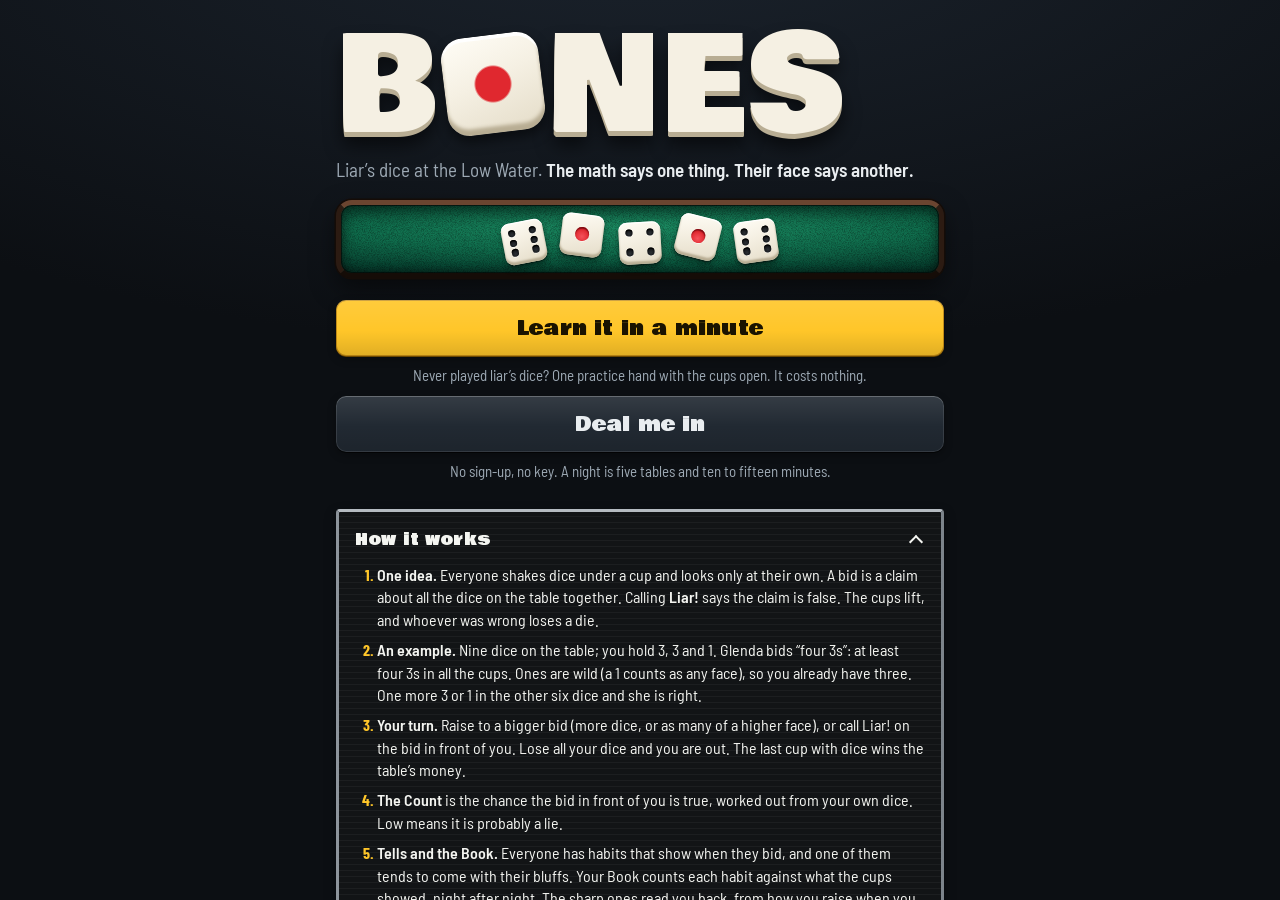
==== commit 48a56831: "Bones: one table under one lamp The last look (cream paper, a slab serif, mustard keys with a hard e" ====
--- a/index.html
+++ b/index.html
@@ -7,7 +7,7 @@
 <meta http-equiv="Content-Security-Policy" content="default-src 'none'; script-src 'unsafe-inline'; style-src 'unsafe-inline'; connect-src https://api.anthropic.com; img-src 'self' data: blob:; font-src data:; manifest-src 'self'; worker-src 'self'; base-uri 'none'; form-action 'none'">
 <meta name="viewport" content="width=device-width, initial-scale=1, viewport-fit=cover">
 <meta name="color-scheme" content="dark light">
-<meta name="theme-color" content="#141110">
+<meta name="theme-color" content="#0c0f13">
 <meta name="description" content="Bones: liar's dice at the Low Water. The math says one thing. Their face says another.">
 <link rel="manifest" href="manifest.webmanifest">
 <link rel="apple-touch-icon" href="icons/apple-touch-icon.png">
@@ -18,76 +18,90 @@
 <meta name="application-name" content="Bones">
 <title>Bones</title>
 <style>
-/* ===== The look: a bar table after dark =====
-   Three materials and the ink on each. The ROOM (dark, or pale in the Parchment look) is the theme's; the FELT
-   (bottle green, oxblood at Loretta's table) and PAPER (the slips, tags, pages and clippings of the bar) are the
-   same in both looks. A rule that sits on felt or paper re-declares the ink tokens (--text, --muted, --accent,
-   --good, --danger, --border) for its own material, so everything inside reads right without knowing where it is.
-   Two signal colours: red (Liar, a wild one, a loss) and mustard (money, your turn, the thing to press).
-   Type: Besley (a Clarendon: the sign, the bid, the names, Pearl's column) and Barlow (labels and figures);
-   both are embedded below this block, so the page still stands alone. No soft glows: edges and offsets are hard. */
+/* ===== The look: one table under one lamp =====
+   The room is dark and cold; the light is a single lamp over the table, so everything on the table is drawn LIT
+   (a pool of light on the cloth, soft shadows under the things on it) and everything off it is quiet.
+   Materials, each with the ink that goes on it: the ROOM (blue-black, or daylight grey in the Parchment look);
+   the FELT (billiard green, oxblood at Loretta's table) in a walnut rail; BONE (the dice, the sign, the Spot on
+   key); and the bar's PRINTED PAPER, which is white, not cream: tickets (Curtis's tricks), the till receipt (the
+   night's tab), newsprint (Pearl's column), a ruled notebook (the Book), a yellow sticky note (the coach) and a
+   black letter board (the house rules). A rule that sits on felt or paper re-declares the ink tokens (--text,
+   --muted, --accent, --good, --danger, --border) for its own material, so what is inside it reads right without
+   knowing where it is. Two signal colours: red (Liar, a wild one, a loss) and amber (money, your turn, the thing
+   to press). Type: a fat sign-painter's gothic cut from Bowlby One (the sign, the bid, headings, the keys) over Barlow
+   Semi Condensed and Barlow Condensed (everything you read, labels and figures); embedded below this block. */
 :root {
-  --read-font: "Besley", Georgia, "Times New Roman", serif;
+  --display-font: "Bones Block", "Arial Black", Impact, system-ui, sans-serif;
+  --read-font: "Barlow Semi Condensed", system-ui, -apple-system, "Segoe UI", Roboto, "Helvetica Neue", Arial, sans-serif;
   --ui-font: "Barlow Semi Condensed", system-ui, -apple-system, "Segoe UI", Roboto, "Helvetica Neue", Arial, sans-serif;
   --label-font: "Barlow Condensed", "Barlow Semi Condensed", "Arial Narrow", system-ui, sans-serif;
+  --news-font: Georgia, "Times New Roman", "Noto Serif", serif;
+  --till-font: ui-monospace, "SF Mono", Menlo, Consolas, "Roboto Mono", "Courier New", monospace;
   --tap: 44px;
-  --radius: 10px;
+  --radius: 8px;
   --sat: env(safe-area-inset-top, 0px);
   --sab: env(safe-area-inset-bottom, 0px);
   --sal: env(safe-area-inset-left, 0px);
   --sar: env(safe-area-inset-right, 0px);
   --die: 52px; --tray: 19px; --seat-face: 48px;
   /* The fixed materials */
-  --ink: #17130f;
-  --ivory-1: #f6eedb; --ivory-2: #e6dabd; --ivory-3: #b5a57f; --pip: #1b1612; --wild-pip: #d8432b;
-  --felt: #1b5a41; --felt-hi: #24694d; --felt-lo: #114030; --felt-ink: #f4edda; --felt-muted: #b9d1c1; --felt-faint: #a3c0ae;
-  --rail: #3b1f17; --rail-hi: #6a3d2b; --down-1: #7a4634; --down-2: #55291d;
-  --red: #d8432b; --red-lo: #8f2616; --red-ink: #fff3e1;
-  --gold: #e9b437; --gold-lo: #96700f; --gold-ink: #1a1408;
-  --paper-ink: #1c1712; --paper-muted: #584d3b; --paper-faint: #6b604c; --paper-line: #bcad88; --paper-red: #a82c19; --paper-green: #1d6843; --paper-accent: #8a4a10;
-  --person-1: #8b4b39; --person-2: #5f6c3b; --person-3: #3e6079; --person-4: #96722a; --person-5: #6c4a69; --person-6: #2f6c5f;
-  --grain: url("data:image/svg+xml,%3Csvg xmlns='http://www.w3.org/2000/svg' width='180' height='180'%3E%3Cfilter id='n'%3E%3CfeTurbulence type='fractalNoise' baseFrequency='.85' numOctaves='2' seed='3' stitchTiles='stitch'/%3E%3CfeColorMatrix values='0 0 0 0 0 0 0 0 0 0 0 0 0 0 0 0 0 0 .9 -.32'/%3E%3C/filter%3E%3Crect width='100%25' height='100%25' filter='url(%23n)'/%3E%3C/svg%3E");
-  --grain-soft: url("data:image/svg+xml,%3Csvg xmlns='http://www.w3.org/2000/svg' width='180' height='180'%3E%3Cfilter id='n'%3E%3CfeTurbulence type='fractalNoise' baseFrequency='.85' numOctaves='2' seed='3' stitchTiles='stitch'/%3E%3CfeColorMatrix values='0 0 0 0 0 0 0 0 0 0 0 0 0 0 0 0 0 0 .3 -.1'/%3E%3C/filter%3E%3Crect width='100%25' height='100%25' filter='url(%23n)'/%3E%3C/svg%3E");
-  /* A torn edge along the foot (the bar tab, Pearl's clipping) */
-  --zig: conic-gradient(from -45deg at bottom, #0000, #000 1deg 89deg, #0000 90deg) 50% / 12px 100%;
+  --ink: #101214;
+  --ivory-1: #f5f0e3; --ivory-2: #e4dcc8; --ivory-3: #b8ad93; --pip: #15171a; --wild-pip: #e0282f;
+  --felt: #0f6b4b; --felt-hi: #1c8d63; --felt-lo: #06382a; --felt-ink: #f3f7f2; --felt-muted: #b6d8c6; --felt-faint: #9ec6b2;
+  --rail: #2c1b12; --rail-hi: #6b4530; --rail-lo: #150c07; --down-1: #a39c8a; --down-2: #7b7463;
+  --red: #e0282f; --red-hi: #f2505a; --red-lo: #98131a; --red-ink: #fff;
+  --gold: #ffc629; --gold-hi: #ffdb6b; --gold-lo: #c98a00; --gold-ink: #1a1300;
+  --paper-ink: #14171a; --paper-muted: #4d545b; --paper-faint: #626a72; --paper-line: #c6c9c7; --paper-red: #c0161d; --paper-green: #0b6a44; --paper-accent: #1447b8;
+  --person-1: #f1e3da; --person-2: #e6ecd8; --person-3: #dce7f0; --person-4: #f2ead0; --person-5: #eadff0; --person-6: #d8eee7;
+  /* The nap of the cloth: one noise tile, used on the felt and nowhere else. */
+  --grain: url("data:image/svg+xml,%3Csvg xmlns='http://www.w3.org/2000/svg' width='160' height='160'%3E%3Cfilter id='n'%3E%3CfeTurbulence type='fractalNoise' baseFrequency='1.15' numOctaves='2' seed='7' stitchTiles='stitch'/%3E%3CfeColorMatrix values='0 0 0 0 0 0 0 0 0 0 0 0 0 0 0 0 0 0 .7 -.26'/%3E%3C/filter%3E%3Crect width='100%25' height='100%25' filter='url(%23n)'/%3E%3C/svg%3E");
+  /* The lamp: how much light a thing on the table catches on top, and the shadow it throws. */
+  --lit: inset 0 1px 0 rgba(255, 255, 255, .55);
+  --cast: 0 1px 1px rgba(0, 0, 0, .45), 0 5px 12px rgba(0, 0, 0, .38);
+  /* A torn edge along the foot (the till receipt, Pearl's clipping) */
+  --zig: conic-gradient(from -45deg at bottom, #0000, #000 1deg 89deg, #0000 90deg) 50% / 10px 100%;
 }
 :root, :root[data-theme="dark"] {
-  --bg: #141110; --surface: #1f1a17; --surface-2: #2b2520; --well: #0d0b0a; --text: #f1e9d7; --muted: #aba18d; --faint: #918875;
-  --border: #3c342c; --field: #6f6453; --accent: #e9b437; --accent-ink: #1a1408; --danger: #f28b73; --good: #8fcc8f; --focus: #ffd66e;
-  --rule: #d9d0bb; --btn-line: #4c4238; --btn-edge: #050404; --ring: #e9e0cb;
-  --paper: #eadfc5; --paper-2: #dccfad;
-  --night: #0d1016; --shadow: rgba(0, 0, 0, .5);
+  --bg: #0c0f13; --surface: #151a20; --surface-2: #212932; --well: #06080a; --text: #e9edf0; --muted: #9da9b4; --faint: #86929d;
+  --border: #29323c; --field: #5d6b78; --accent: #ffc629; --accent-ink: #1a1300; --danger: #ff8080; --good: #6fdc9c; --focus: #8fd3ff;
+  --rule: #29323c; --btn-line: rgba(255, 255, 255, .1); --btn-edge: rgba(0, 0, 0, .7); --ring: #f3f2ec;
+  --paper: #f3f2ec; --paper-2: #e2e2da;
+  --room: radial-gradient(120% 70% at 50% -10%, #1b232d 0%, #0c0f13 70%);
   color-scheme: dark;
 }
 :root[data-theme="parchment"] {
-  --bg: #e5d9bc; --surface: #f3ebd6; --surface-2: #d9cba8; --well: #cfc09b; --text: #1c1712; --muted: #574c3a; --faint: #695e4a;
-  --border: #b9a880; --field: #85755a; --accent: #8a4a10; --accent-ink: #fbf6ea; --danger: #a82c19; --good: #1d6843; --focus: #8a4a10;
-  --rule: #1c1712; --btn-line: #1c1712; --btn-edge: #1c1712; --ring: #1c1712;
-  --paper: #f8f1df; --paper-2: #ebe0c4;
-  --night: #cfd3dc; --shadow: rgba(60, 40, 10, .3);
+  --bg: #d9dcd8; --surface: #eceeea; --surface-2: #c9cdc9; --well: #c3c7c3; --text: #14171a; --muted: #4a5158; --faint: #5c646c;
+  --border: #aab0ad; --field: #6f7780; --accent: #7a4c00; --accent-ink: #fff; --danger: #b3141b; --good: #0b6a44; --focus: #1447b8;
+  --rule: #aab0ad; --btn-line: rgba(0, 0, 0, .28); --btn-edge: rgba(0, 0, 0, .45); --ring: #fff;
+  --paper: #f8f8f4; --paper-2: #e7e8e2;
+  --room: radial-gradient(120% 70% at 50% -10%, #eef0ec 0%, #d9dcd8 70%);
   color-scheme: light;
 }
 /* On paper: dark ink, whatever the look. */
-.how, .offer, .held-item, .bpage, .column, .nightstrip, .coach, .toast, .stamp, .bubble, .rule, .tcard .grudge, .curtis p, .share {
+.offer, .held-item, .bpage, .column, .nightstrip, .coach, .toast, .stamp, .bubble, .rule, .tcard .grudge, .curtis p, .share {
   --text: var(--paper-ink); --muted: var(--paper-muted); --faint: var(--paper-faint); --border: var(--paper-line); --field: var(--paper-faint);
   --accent: var(--paper-accent); --danger: var(--paper-red); --good: var(--paper-green); --focus: var(--paper-accent);
   --surface: var(--paper); --surface-2: var(--paper-2); --well: var(--paper-2); --rule: var(--paper-ink);
-  --btn-line: var(--paper-ink); --btn-edge: var(--paper-ink); --ring: var(--paper-ink);
+  --btn-line: rgba(0, 0, 0, .3); --btn-edge: rgba(0, 0, 0, .5); --ring: var(--paper-ink);
   color: var(--text); background-color: var(--paper);
 }
-/* On felt: pale ink, whatever the look. */
+/* On felt: pale ink, whatever the look. The cloth is lit from above the middle and falls off into the rail's shadow. */
 .felt, .tcard, .hero-dice {
-  --text: var(--felt-ink); --muted: var(--felt-muted); --faint: var(--felt-faint); --border: rgba(255, 255, 255, .2); --field: var(--felt-faint);
-  --accent: var(--gold); --danger: #ffb39d; --good: #bfe8a4; --focus: #ffd66e;
-  --surface: rgba(0, 0, 0, .2); --surface-2: rgba(0, 0, 0, .3); --well: rgba(0, 0, 0, .28); --rule: var(--felt-ink);
-  --btn-line: rgba(0, 0, 0, .5); --btn-edge: rgba(0, 0, 0, .55); --ring: var(--felt-ink);
+  --text: var(--felt-ink); --muted: var(--felt-muted); --faint: var(--felt-faint); --border: rgba(255, 255, 255, .18); --field: var(--felt-faint);
+  --accent: var(--gold); --danger: #ffb3ad; --good: #bdf0a8; --focus: #fff1a8;
+  --surface: rgba(0, 0, 0, .2); --surface-2: rgba(0, 0, 0, .3); --well: rgba(0, 0, 0, .3); --rule: var(--felt-ink);
+  --btn-line: rgba(255, 255, 255, .12); --btn-edge: rgba(0, 0, 0, .6); --ring: #f3f2ec;
   color: var(--text);
-  background: var(--grain), radial-gradient(130% 100% at 50% 28%, var(--felt-hi), var(--felt) 58%, var(--felt-lo));
+  background: var(--grain), radial-gradient(95% 75% at 50% 32%, var(--felt-hi), var(--felt) 52%, var(--felt-lo) 100%);
+  /* The rail: walnut, a lit lip on the inside, and the shadow it drops on the cloth. */
+  border: 5px solid var(--rail);
+  border-color: var(--rail-hi) var(--rail) var(--rail-lo) var(--rail);
+  box-shadow: inset 0 0 0 1px rgba(0, 0, 0, .55), inset 0 7px 16px rgba(0, 0, 0, .5), inset 0 -2px 8px rgba(0, 0, 0, .3), 0 0 0 1.5px var(--rail-lo), 0 10px 24px rgba(0, 0, 0, .5);
 }
-.felt[data-kind="last"], .tcard[data-kind="last"] { --felt: #6e2019; --felt-hi: #84291f; --felt-lo: #4a120e; --felt-muted: #e2bdb2; --felt-faint: #d3a79b; --good: #d9e8a4; --danger: #ffc9b8; }
+.felt[data-kind="last"], .tcard[data-kind="last"] { --felt: #7c1622; --felt-hi: #a0222f; --felt-lo: #43080f; --felt-muted: #f0c4c2; --felt-faint: #e0aeac; --good: #e2f0a8; --danger: #ffd0c8; }
 * { box-sizing: border-box; }
 html, body { height: 100%; margin: 0; }
-body { background: var(--bg) var(--grain-soft); color: var(--text); font: 16px/1.45 var(--ui-font); -webkit-text-size-adjust: 100%; overflow: hidden; }
+body { background: var(--bg); background-image: var(--room); color: var(--text); font: 16px/1.45 var(--ui-font); -webkit-text-size-adjust: 100%; overflow: hidden; }
 button, input, select { font: inherit; color: inherit; }
 button { -webkit-tap-highlight-color: transparent; touch-action: manipulation; }
 a { color: var(--accent); }
@@ -95,30 +109,34 @@
 .visually-hidden { position: fixed; top: 0; left: 0; width: 1px; height: 1px; overflow: hidden; clip: rect(0 0 0 0); white-space: nowrap; }
 :focus-visible { outline: 2px solid var(--focus); outline-offset: 2px; }
 [tabindex="-1"]:focus { outline: none; }
-.face { display: block; width: 100%; height: 100%; }
+/* The people: pen sketches on the back of a beermat. The drawing is the town's (flat shapes); here every shape
+   gets an ink line and the whole face a slight wobble (the #sketch filter in the page), on pale card. */
+.face { display: block; width: 100%; height: 100%; filter: url(#sketch); }
 .face .face-bg { fill: var(--person-1); }
 .face[data-hue="2"] .face-bg { fill: var(--person-2); } .face[data-hue="3"] .face-bg { fill: var(--person-3); } .face[data-hue="4"] .face-bg { fill: var(--person-4); }
 .face[data-hue="5"] .face-bg { fill: var(--person-5); } .face[data-hue="6"] .face-bg { fill: var(--person-6); }
-/* A button is a thing you press: a face, a line round it, and an edge underneath that it sinks into. */
+.face :not([stroke]):not(.face-bg):not([fill^="rgba"]) { stroke: #1d2126; stroke-width: .85; stroke-linejoin: round; }
+/* A button is a key on the bar: a lit top, a soft shadow, and it goes down when pressed. */
 .btn {
-  --b-bg: var(--surface-2); --b-ink: var(--text); --b-line: var(--btn-line); --b-edge: var(--btn-edge); --b-drop: 3px;
+  --b-bg: var(--surface-2); --b-ink: var(--text); --b-line: var(--btn-line); --b-edge: var(--btn-edge);
   display: inline-flex; align-items: center; justify-content: center; gap: 6px; min-height: var(--tap); padding: 0 16px;
   border: 0; border-radius: var(--radius); background: var(--b-bg); color: var(--b-ink); cursor: pointer; font-weight: 600; text-decoration: none; text-align: center;
-  box-shadow: inset 0 0 0 2px var(--b-line), 0 var(--b-drop) 0 var(--b-edge);
-  transition: transform .07s ease-out, box-shadow .07s ease-out, filter .12s;
+  background-image: linear-gradient(180deg, rgba(255, 255, 255, .09), rgba(255, 255, 255, 0) 55%, rgba(0, 0, 0, .12));
+  box-shadow: inset 0 1px 0 rgba(255, 255, 255, .16), inset 0 0 0 1px var(--b-line), 0 1px 0 var(--b-edge), 0 3px 8px rgba(0, 0, 0, .3);
+  transition: transform .06s ease-out, box-shadow .06s ease-out, filter .12s;
 }
-.btn:active:not([disabled]) { transform: translateY(calc(var(--b-drop) - 1px)); box-shadow: inset 0 0 0 2px var(--b-line), 0 1px 0 var(--b-edge); }
+.btn:active:not([disabled]) { transform: translateY(1px); box-shadow: inset 0 2px 5px rgba(0, 0, 0, .4), inset 0 0 0 1px var(--b-line); filter: brightness(.94); }
 @media (hover: hover) { .btn:hover:not([disabled]) { filter: brightness(1.07); } }
-.btn.primary { --b-bg: var(--gold); --b-ink: var(--gold-ink); --b-line: color-mix(in srgb, var(--gold-lo) 55%, #000); --b-edge: color-mix(in srgb, var(--gold-lo) 62%, #000); }
-.btn.ghost { --b-bg: transparent; box-shadow: none; }
+.btn.primary { --b-bg: var(--gold); --b-ink: var(--gold-ink); --b-line: rgba(120, 70, 0, .45); --b-edge: #6b4700; }
+.btn.ghost { --b-bg: transparent; background-image: none; box-shadow: none; }
 .btn.ghost:active:not([disabled]) { box-shadow: none; transform: translateY(1px); }
-.btn.danger { --b-ink: var(--danger); --b-line: var(--danger); }
+.btn.danger { --b-ink: var(--danger); --b-line: color-mix(in srgb, var(--danger) 60%, transparent); }
 .btn[disabled] { opacity: .5; cursor: not-allowed; }
-.btn.big { --b-drop: 4px; min-height: 56px; padding: 0 22px; border-radius: 12px; font: 800 21px/1.1 var(--read-font); letter-spacing: .005em; }
-.input { min-height: var(--tap); width: 100%; padding: 8px 12px; border: 2px solid var(--field); border-radius: var(--radius); background: var(--well); font-size: 16px; }
+.btn.big { min-height: 56px; padding: 0 18px; border-radius: 10px; font: 400 min(20px, 5.4vw)/1.1 var(--display-font); letter-spacing: .01em; }
+.input { min-height: var(--tap); width: 100%; padding: 8px 12px; border: 1px solid var(--field); border-radius: var(--radius); background: var(--well); font-size: 16px; }
 .seg { display: flex; flex-wrap: wrap; gap: 6px; }
 .seg .btn { flex: 1 1 0; }
-.seg .btn[aria-pressed="true"] { --b-bg: var(--gold); --b-ink: var(--gold-ink); --b-line: color-mix(in srgb, var(--gold-lo) 55%, #000); --b-edge: color-mix(in srgb, var(--gold-lo) 62%, #000); }
+.seg .btn[aria-pressed="true"] { --b-bg: var(--gold); --b-ink: var(--gold-ink); --b-line: rgba(120, 70, 0, .45); --b-edge: #6b4700; }
 .row { display: flex; flex-wrap: wrap; gap: 10px 8px; align-items: center; }
 .note { color: var(--muted); font-size: 15px; }
 .err { color: var(--danger); }
@@ -131,44 +149,47 @@
 .screen { display: none; height: 100%; }
 .screen.active { display: block; }
 @media (prefers-reduced-motion: no-preference) {
-  .screen.active { animation: arrive .22s cubic-bezier(.2, .8, .3, 1); }
-  dialog[open] { animation: arrive .18s cubic-bezier(.2, .8, .3, 1); }
+  .screen.active { animation: cut .12s linear; }
+  dialog[open] { animation: dealt .2s cubic-bezier(.3, 1.3, .5, 1); }
 }
-@keyframes arrive { from { opacity: 0; transform: translateY(8px); } }
+/* A screen is a cut, not a slide: the lights come up. A dialog is a card dealt onto the table. */
+@keyframes cut { from { opacity: .4; } }
+@keyframes dealt { from { opacity: 0; transform: translateY(-14px) rotate(-1.6deg) scale(.97); } }
 .page { overflow-y: auto; overscroll-behavior: contain; }
 .page-in { max-width: 720px; margin: 0 auto; padding: 12px calc(16px + var(--sar)) calc(28px + var(--sab)) calc(16px + var(--sal)); }
-.topbar { position: sticky; top: 0; z-index: 5; flex: none; display: flex; align-items: center; gap: 6px; min-width: 0; padding: calc(6px + var(--sat)) calc(8px + var(--sar)) 6px calc(12px + var(--sal)); border-bottom: 2px solid var(--border); background: var(--bg); }
+.topbar { position: sticky; top: 0; z-index: 5; flex: none; display: flex; align-items: center; gap: 6px; min-width: 0; padding: calc(6px + var(--sat)) calc(8px + var(--sar)) 6px calc(12px + var(--sal)); border-bottom: 1px solid var(--border); background: var(--bg); }
 /* The sign: BONES, its O a die showing the wild one. */
 .logo { text-transform: uppercase; }
 .logo .logo-o { display: inline-block; width: .74em; height: .74em; margin: 0 .045em; vertical-align: -.02em; border-radius: .17em; color: transparent; overflow: hidden; user-select: none; -webkit-user-select: none;
-  background: radial-gradient(circle at 50% 50%, var(--wild-pip) 0 .135em, transparent .15em), var(--ivory-1);
-  box-shadow: inset 0 -.07em 0 var(--ivory-3), 0 0 0 var(--logo-line, 0) var(--ink); rotate: -6deg; }
-:root[data-theme="parchment"] .logo { --logo-line: .035em; }
-.topbar .title { font: 900 21px/1.1 var(--read-font); letter-spacing: .03em; white-space: nowrap; background: none; border: 0; padding: 0; cursor: pointer; min-height: var(--tap); }
-.topbar .hour { color: var(--muted); font: 700 14px/1.2 var(--label-font); white-space: nowrap; letter-spacing: .09em; text-transform: uppercase; overflow: hidden; text-overflow: ellipsis; min-width: 0; }
+  background: radial-gradient(circle at 50% 50%, var(--wild-pip) 0 .13em, transparent .145em), linear-gradient(160deg, #fffdf6, var(--ivory-1) 45%, var(--ivory-2));
+  box-shadow: inset 0 -.05em .03em var(--ivory-3), inset 0 .03em 0 #fff, 0 .05em .09em rgba(0, 0, 0, .5); text-shadow: none; rotate: -7deg; }
+.topbar .title { font: 400 20px/1.1 var(--display-font); letter-spacing: .02em; white-space: nowrap; background: none; border: 0; padding: 0; cursor: pointer; min-height: var(--tap); }
+.topbar .hour { color: var(--muted); font: 700 14px/1.2 var(--label-font); white-space: nowrap; letter-spacing: .05em; text-transform: uppercase; overflow: hidden; text-overflow: ellipsis; min-width: 0; }
 .topbar .hour .hs { display: none; }
 @media (max-width: 380px) { #btn-sound { display: none; } } /* sound stays in the menu */
 @media (max-width: 400px) { .topbar { gap: 4px; } .topbar .cash { font-size: 20px; } .topbar .hour .hl { display: none; } .topbar .hour .hs { display: inline; } }
 .topbar .sp { flex: 1; }
-.topbar .btn { padding: 0 9px; min-width: 44px; }
+.topbar .btn { padding: 0 9px; min-width: 44px; background: none; box-shadow: none; }
 .topbar .btn svg { width: 20px; height: 20px; display: block; }
 .topbar .booklbl { margin-left: 4px; }
 @media (max-width: 420px) { .topbar .booklbl { position: absolute; width: 1px; height: 1px; overflow: hidden; clip: rect(0 0 0 0); } }
 .cash { font: 700 23px/1 var(--label-font); font-variant-numeric: tabular-nums; letter-spacing: .01em; color: var(--accent); white-space: nowrap; padding: 4px 2px; border-radius: 6px; transition: color .3s; }
 .cash[data-flash="good"] { color: var(--good); }
 .cash[data-flash="danger"] { color: var(--danger); }
-.streak { min-width: 30px; padding: 3px 7px; border-radius: 5px; background: var(--surface-2); font: 700 14px/1.2 var(--label-font); color: var(--muted); text-align: center; font-variant-numeric: tabular-nums; }
+.streak { min-width: 30px; padding: 3px 7px; border-radius: 4px; background: var(--surface-2); font: 700 14px/1.2 var(--label-font); color: var(--muted); text-align: center; font-variant-numeric: tabular-nums; }
 .streak[data-hot] { background: var(--gold); color: var(--gold-ink); }
-h1, h2, h3 { font-family: var(--read-font); }
-.kicker { margin: 22px 0 8px; font: 700 14px/1.2 var(--label-font); letter-spacing: .12em; text-transform: uppercase; color: var(--muted); }
+h1, h2, h3 { font-family: var(--display-font); font-weight: 400; }
+.kicker { margin: 22px 0 8px; font: 700 15px/1.2 var(--label-font); letter-spacing: .05em; text-transform: uppercase; color: var(--muted); }
 
 /* ===== Home ===== */
 .home { max-width: 640px; margin: 0 auto; padding: calc(26px + var(--sat)) calc(16px + var(--sar)) calc(32px + var(--sab)) calc(16px + var(--sal)); }
-.home h1 { margin: 0; font: 900 min(20.8vw, 128px)/.9 var(--read-font); letter-spacing: .005em; white-space: nowrap; }
-.home .tagline { margin: 10px 0 16px; font: italic 500 clamp(17px, 5vw, 19px)/1.4 var(--read-font); color: var(--muted); }
-.home .tagline b { color: var(--text); font-weight: 500; }
+/* The sign: letters cut from the same bone as the dice, standing a little off the wall. */
+.home h1 { margin: 0; font: 400 min(22vw, 132px)/.9 var(--display-font); letter-spacing: .01em; white-space: nowrap; color: var(--ivory-1); text-shadow: 0 .035em 0 var(--ivory-3), 0 .1em .14em rgba(0, 0, 0, .6); }
+:root[data-theme="parchment"] .home h1 { color: var(--ink); text-shadow: 0 .035em 0 rgba(0, 0, 0, .25); }
+.home .tagline { margin: 12px 0 16px; font: 400 clamp(17px, 4.8vw, 19px)/1.35 var(--ui-font); color: var(--muted); }
+.home .tagline b { color: var(--text); font-weight: 600; }
 /* Five dice thrown on a strip of the table */
-.hero-dice { --s: 42px; display: flex; justify-content: center; align-items: center; gap: min(4vw, 16px); margin: 18px 0 22px; min-height: 78px; padding: 12px 10px; border: 5px solid var(--rail); border-radius: 20px; box-shadow: inset 0 3px 14px rgba(0, 0, 0, .4), 0 0 0 1px var(--rail-hi); }
+.hero-dice { --s: 42px; display: flex; justify-content: center; align-items: center; gap: min(4vw, 16px); margin: 18px 0 22px; min-height: 78px; padding: 12px 10px; border-radius: 16px; }
 .hero-dice .die:nth-child(1) { rotate: -11deg; translate: 0 3px; } .hero-dice .die:nth-child(2) { rotate: 7deg; translate: 0 -4px; }
 .hero-dice .die:nth-child(3) { rotate: -3deg; translate: 0 4px; } .hero-dice .die:nth-child(4) { rotate: 14deg; translate: 0 -2px; } .hero-dice .die:nth-child(5) { rotate: -8deg; translate: 0 2px; }
 .home .cta { display: grid; gap: 9px; margin: 0 0 6px; }
@@ -178,41 +199,43 @@
 /* After the house: tonight's room and how you walk in (one tap each), the feats in the ledger */
 .tonight { display: grid; gap: 10px; margin: 0 0 4px; }
 .pick { display: grid; gap: 5px; }
-.pick-l { font: 700 14px/1.2 var(--label-font); letter-spacing: .12em; text-transform: uppercase; color: var(--muted); }
+.pick-l { font: 700 15px/1.2 var(--label-font); letter-spacing: .05em; text-transform: uppercase; color: var(--muted); }
 .pickseg { flex-wrap: nowrap; gap: 4px; }
 .pickseg .btn { flex: 1 1 0; min-width: 0; min-height: 44px; padding: 0 2px; font-size: clamp(13px, 4vw, 15px); letter-spacing: 0; white-space: nowrap; }
 .pick-d { margin: 0; color: var(--muted); font-size: 14px; line-height: 1.4; }
 .pick-d b { color: var(--text); font-weight: 600; }
-.feats h3 { margin: 12px 0 6px; font: 700 14px/1.2 var(--label-font); letter-spacing: .12em; text-transform: uppercase; color: var(--muted); }
+.feats h3 { margin: 12px 0 6px; font: 700 15px/1.2 var(--label-font); letter-spacing: .05em; text-transform: uppercase; color: var(--muted); }
 .feats ul { margin: 0; padding: 0; list-style: none; display: grid; gap: 8px; }
 .feats li { display: grid; gap: 3px; font-size: 15px; }
 .feats .f-name { font-weight: 600; }
 .feats li[data-done] .f-name { color: var(--good); }
-.feats .f-bar { display: block; height: 8px; border-radius: 2px; background: var(--well); box-shadow: inset 0 0 0 1px var(--border); overflow: hidden; }
+.feats .f-bar { display: block; height: 6px; border-radius: 3px; background: var(--well); box-shadow: inset 0 0 0 1px var(--border); overflow: hidden; }
 .feats .f-bar i { display: block; height: 100%; background: var(--gold); }
 .feats .f-n { color: var(--muted); font-size: 14px; }
 .home .pair .btn.big { font-size: min(18px, 4.3vw); padding: 0 6px; }
-/* A section of a page: a heavy rule and a label, no box. (The house rules are a placard; see .how.) */
-.card { margin: 26px 0 0; padding: 12px 0 0; border-top: 3px solid var(--rule); }
-.card > h2, details.card > summary { margin: 0 0 8px; font: 700 15px/1.3 var(--label-font); letter-spacing: .12em; text-transform: uppercase; color: var(--text); }
+/* A section of a page: a hairline and a heading, no box. (The house rules are a letter board; see .how.) */
+.card { margin: 26px 0 0; padding: 14px 0 0; border-top: 1px solid var(--rule); }
+.card > h2, details.card > summary { margin: 0 0 8px; font: 400 16px/1.3 var(--display-font); letter-spacing: .01em; color: var(--text); }
 details.card > summary { cursor: pointer; display: flex; align-items: center; gap: 8px; min-height: 28px; margin: 0; list-style: none; }
 details.card > summary::-webkit-details-marker { display: none; }
-details.card > summary::after { content: ''; flex: none; width: 8px; height: 8px; margin: -4px 4px 0 auto; border-right: 2.5px solid currentColor; border-bottom: 2.5px solid currentColor; rotate: 45deg; transition: rotate .15s; }
+details.card > summary::after { content: ''; flex: none; width: 8px; height: 8px; margin: -4px 4px 0 auto; border-right: 2.5px solid currentColor; border-bottom: 2.5px solid currentColor; rotate: 45deg; }
 details.card[open] > summary::after { rotate: -135deg; margin-top: 4px; }
 details.card[open] > summary { margin-bottom: 10px; }
-.how { padding: 16px 18px 14px; border: 0; border-radius: 3px; outline: 1.5px solid var(--paper-ink); outline-offset: -7px; box-shadow: 0 4px 0 rgba(0, 0, 0, .28); background-image: var(--grain-soft); }
-.how > summary { justify-content: center; text-align: center; font-size: 17px !important; letter-spacing: .2em !important; }
-.how > summary::after { margin-left: 0 !important; }
-.how ol { margin: 0; padding: 0 0 0 20px; }
+/* The house rules: a black letter board in a thin metal frame, white letters pressed into its grooves. */
+.how { --text: #f4f5f1; --muted: #b9bec3; --faint: #9aa1a8; --accent: var(--gold); --border: #3a3f45; color: var(--text);
+  padding: 14px 16px 12px; border: 3px solid #8d949b; border-color: #b5bbc1 #7d848b #5d646b #8d949b; border-radius: 4px;
+  background: repeating-linear-gradient(0deg, rgba(255, 255, 255, .045) 0 1px, transparent 1px 6px), #121416; box-shadow: var(--cast); }
+.how > summary { color: var(--text) !important; }
+.how ol { margin: 0; padding: 0 0 0 22px; }
 .how li { margin: 0 0 8px; line-height: 1.4; }
-.how li::marker { font: 800 15px var(--read-font); }
+.how li::marker { font: 700 16px var(--label-font); color: var(--gold); }
 .daily-line { margin: 0 0 10px; }
-.stat-line { margin: 0 0 4px; font: 800 24px/1.25 var(--read-font); }
+.stat-line { margin: 0 0 4px; font: 400 20px/1.25 var(--display-font); }
 .ranks { display: flex; gap: 4px; margin: 8px 0 6px; }
-.ranks span { flex: 1; height: 8px; border-radius: 2px; background: var(--well); box-shadow: inset 0 0 0 1px var(--border); }
+.ranks span { flex: 1; height: 6px; border-radius: 3px; background: var(--well); box-shadow: inset 0 0 0 1px var(--border); }
 .ranks span[data-on] { background: var(--gold); box-shadow: none; }
 .book-strip { display: flex; margin: 4px 0 10px; }
-.book-strip .mini { width: 36px; height: 36px; margin-right: -6px; border-radius: 50%; overflow: hidden; box-shadow: 0 0 0 2px var(--ring); }
+.book-strip .mini { width: 36px; height: 36px; margin-right: -6px; border-radius: 50%; overflow: hidden; box-shadow: 0 0 0 2px var(--ring), 0 2px 4px rgba(0, 0, 0, .5); }
 .field { display: grid; gap: 6px; margin: 0 0 14px; }
 .field > label, .field > .label { font-weight: 600; }
 .field .help { color: var(--muted); font-size: 14px; }
@@ -220,58 +243,55 @@
 .others a { display: inline-flex; align-items: center; min-height: var(--tap); padding: 0 6px; }
 
 /* ===== Choose a table ===== */
-.hourhead { margin: 6px 0 2px; font: 900 34px/1.1 var(--read-font); letter-spacing: .005em; }
+.hourhead { margin: 6px 0 2px; font: 400 min(26px, 7vw)/1.15 var(--display-font); letter-spacing: .01em; }
 .hourhead small { color: var(--accent); font: 700 1em/1 var(--label-font); font-variant-numeric: tabular-nums; }
-/* The night as a punch card: five holes on a line, punched as the hours go. */
+/* The night as five lamps over the bar: one lit per hour, green for a table won, red for one lost, amber for now. */
 .hours { position: relative; display: grid; grid-template-columns: repeat(5, minmax(0, 1fr)); gap: 4px; margin: 12px 0 12px; }
-.hours::before { content: ''; position: absolute; left: 10%; right: 10%; top: 16px; height: 2px; background: var(--border); }
-.hours .h { position: relative; display: grid; justify-items: center; gap: 4px; padding: 6px 2px; font: 700 12px/1.2 var(--label-font); color: var(--faint); text-align: center; letter-spacing: .08em; text-transform: uppercase; }
-.hours .h i { position: relative; width: 20px; height: 20px; border-radius: 50%; border: 2px solid var(--field); background: var(--bg); }
-.hours .h[data-state="won"] i { background: var(--felt); border-color: var(--felt); }
-.hours .h[data-state="won"] i::after { content: ''; position: absolute; left: 5px; top: 1.5px; width: 5px; height: 9px; border-right: 2.5px solid #fff; border-bottom: 2.5px solid #fff; rotate: 42deg; }
-.hours .h[data-state="lost"] i { background: var(--red); border-color: var(--red); }
-.hours .h[data-state="lost"] i::after { content: ''; position: absolute; inset: 2px; background: linear-gradient(45deg, transparent 43%, #fff 43% 57%, transparent 57%), linear-gradient(-45deg, transparent 43%, #fff 43% 57%, transparent 57%); }
+.hours .h { position: relative; display: grid; justify-items: stretch; gap: 6px; padding: 6px 0; font: 700 12px/1.2 var(--label-font); color: var(--faint); text-align: center; letter-spacing: .04em; text-transform: uppercase; }
+.hours .h i { position: relative; height: 6px; border-radius: 3px; background: var(--well); box-shadow: inset 0 0 0 1px var(--border); }
+.hours .h[data-state="won"] i { background: #25b579; box-shadow: none; }
+.hours .h[data-state="lost"] i { background: var(--red); box-shadow: none; }
 .hours .h[data-state="now"] { color: var(--text); }
-.hours .h[data-state="now"] i { border-color: var(--gold); background: var(--gold); box-shadow: 0 0 0 3px var(--bg), 0 0 0 5px var(--gold); }
+.hours .h[data-state="now"] i { background: var(--gold); box-shadow: 0 0 10px rgba(255, 198, 41, .65); }
 .cards { display: grid; gap: 16px; margin-top: 12px; }
 @media (min-width: 760px) { .cards[data-n="2"] { grid-template-columns: 1fr 1fr; } }
 /* A table to sit at, seen from above: felt in a rail, the people at it, the money on it. */
-.tcard { display: flex; flex-direction: column; gap: 10px; padding: 14px; border: 5px solid var(--rail); border-radius: 24px; box-shadow: inset 0 3px 16px rgba(0, 0, 0, .42), 0 0 0 1px var(--rail-hi); }
-.tcard[data-kind="rich"] { box-shadow: inset 0 3px 16px rgba(0, 0, 0, .42), inset 0 0 0 2px var(--gold), 0 0 0 1px var(--rail-hi); }
-.tcard[data-kind="last"] { box-shadow: inset 0 3px 16px rgba(0, 0, 0, .42), inset 0 0 0 2px var(--gold), 0 0 0 1px var(--rail-hi); }
+.tcard { display: flex; flex-direction: column; gap: 10px; padding: 14px; border-radius: 18px; }
+/* The big table and the house's: a brass line let into the rail. */
+.tcard[data-kind="rich"], .tcard[data-kind="last"] { box-shadow: inset 0 0 0 1.5px #d9a520, inset 0 0 0 2.5px rgba(0, 0, 0, .45), inset 0 7px 16px rgba(0, 0, 0, .5), 0 0 0 1.5px var(--rail-lo), 0 10px 24px rgba(0, 0, 0, .5); }
 .tcard[data-off] { opacity: .62; }
 .tcard > .sit { margin-top: auto; }
 .tcard > p { margin: 0; }
 .tcard-head { display: flex; align-items: baseline; justify-content: space-between; gap: 8px; }
-.tcard-head h2 { margin: 0; font: 900 23px/1.15 var(--read-font); text-shadow: 0 2px 0 var(--felt-lo); }
-.tcard-head .money { font: 700 28px/1 var(--label-font); color: var(--gold); font-variant-numeric: tabular-nums; white-space: nowrap; text-shadow: 0 2px 0 var(--felt-lo); }
+.tcard-head h2 { margin: 0; font: 400 21px/1.15 var(--display-font); text-shadow: 0 1px 2px rgba(0, 0, 0, .5); }
+.tcard-head .money { font: 700 28px/1 var(--label-font); color: var(--gold); font-variant-numeric: tabular-nums; white-space: nowrap; text-shadow: 0 1px 2px rgba(0, 0, 0, .5); }
 .tcard .facts { display: flex; flex-wrap: wrap; gap: 2px 12px; color: var(--muted); font-size: 15px; }
 .tcard .facts b { color: var(--text); font-variant-numeric: tabular-nums; }
 .people { display: grid; gap: 4px; }
-.person { display: grid; grid-template-columns: 42px minmax(0, 1fr); gap: 11px; align-items: center; width: 100%; min-height: 50px; padding: 4px 6px; border: 0; border-radius: 10px; background: transparent; text-align: left; cursor: pointer; }
+.person { display: grid; grid-template-columns: 42px minmax(0, 1fr); gap: 11px; align-items: center; width: 100%; min-height: 50px; padding: 4px 6px; border: 0; border-radius: 6px; background: transparent; text-align: left; cursor: pointer; }
 .person:hover { background: var(--surface); }
-.person .mini { width: 42px; height: 42px; border-radius: 50%; overflow: hidden; box-shadow: 0 0 0 2px var(--ring); }
-.person .nm { font: 700 16px/1.2 var(--read-font); }
+.person .mini { width: 42px; height: 42px; border-radius: 50%; overflow: hidden; box-shadow: 0 0 0 2px var(--ring), 0 2px 5px rgba(0, 0, 0, .5); }
+.person .nm { font: 700 17px/1.2 var(--read-font); }
 .person .bk { font-size: 14px; color: var(--muted); line-height: 1.3; }
 .person .bk[data-new] { font: italic 500 13px/1.3 var(--read-font); color: var(--faint); }
 /* The house rule: a tent card stood on the table. */
-.rule { display: grid; gap: 2px; padding: 8px 12px; border-radius: 3px; font-size: 15px; box-shadow: 0 3px 0 rgba(0, 0, 0, .3); }
-.rule b { font: 700 14px/1.2 var(--label-font); letter-spacing: .1em; text-transform: uppercase; color: var(--danger); }
+.rule { display: grid; gap: 2px; padding: 8px 12px; border-radius: 2px; font-size: 15px; box-shadow: var(--cast); }
+.rule b { font: 700 14px/1.2 var(--label-font); letter-spacing: .05em; text-transform: uppercase; color: var(--danger); }
 .tcard .why { color: var(--danger); font-size: 15px; font-weight: 600; }
-.tcard .grudge { margin: 0; padding: 8px 12px; border-radius: 3px; border-left: 5px solid var(--red); font-size: 15px; line-height: 1.4; box-shadow: 0 3px 0 rgba(0, 0, 0, .3); }
+.tcard .grudge { margin: 0; padding: 8px 12px; border-radius: 2px; background-color: #ffe1dc; font-size: 15px; line-height: 1.4; box-shadow: var(--cast); }
 .tcard .grudge b { color: var(--text); }
 .tcard .person[data-grudge] .nm { color: var(--danger); }
 .tcard .note { color: var(--muted); }
 .nighttag { margin: 0 0 6px; color: var(--muted); font-size: 14px; line-height: 1.4; }
 .nighttag b { color: var(--accent); font-weight: 600; }
-.tcard .line { margin: 0; font: italic 500 18px/1.35 var(--read-font); }
+.tcard .line { margin: 0; font: italic 500 17px/1.35 var(--read-font); }
 /* The beat before Last Call: who sits down, what is at stake, what your Book holds on each of them. */
 .lcintro { display: grid; gap: 8px; margin: 12px 0 4px; padding-bottom: 6px; border-top-color: var(--gold); }
-.lcintro > h2 { margin: 0; font: 900 25px/1.2 var(--read-font); letter-spacing: 0; text-transform: none; color: var(--text); }
+.lcintro > h2 { margin: 0; font: 400 22px/1.2 var(--display-font); letter-spacing: 0; text-transform: none; color: var(--text); }
 .lc-scene { margin: 0; font: italic 500 16px/1.45 var(--read-font); color: var(--muted); }
 .lc-stakes { margin: 0; font: 600 16px/1.4 var(--ui-font); }
 .lc-who { display: grid; grid-template-columns: 48px minmax(0, 1fr); gap: 10px; align-items: start; padding-top: 8px; border-top: 1px solid var(--border); }
-.lc-face { width: 48px; height: 48px; padding: 0; border: 0; border-radius: 50%; overflow: hidden; background: none; cursor: pointer; box-shadow: 0 0 0 2px var(--ring); }
+.lc-face { width: 48px; height: 48px; padding: 0; border: 0; border-radius: 50%; overflow: hidden; background: none; cursor: pointer; box-shadow: 0 0 0 2px var(--ring), 0 2px 5px rgba(0, 0, 0, .5); }
 .lc-face .mini { display: block; width: 48px; height: 48px; }
 .lc-who p { margin: 0; }
 .lc-name { font-size: 15px; line-height: 1.35; }
@@ -292,62 +312,63 @@
 .upper { flex: 1 1 0; min-height: 0; display: flex; flex-direction: column; overflow-x: hidden; overflow-y: auto; overscroll-behavior: contain; scrollbar-width: none; }
 .upper::-webkit-scrollbar { display: none; }
 .seats { flex: none; display: grid; grid-template-columns: repeat(var(--n, 3), minmax(0, 1fr)); gap: 4px; padding: 6px 8px 2px; }
-.seat { position: relative; container-type: inline-size; display: grid; justify-items: center; align-content: start; gap: 3px; min-width: 0; padding: 6px 2px 4px; border: 1px solid transparent; border-radius: 14px; background: transparent; cursor: pointer; text-align: center; transition: opacity .4s, transform .25s; }
-.seat[data-turn] { transform: translateY(-1px); }
-.seat-face { position: relative; width: var(--seat-face); height: var(--seat-face); border-radius: 50%; overflow: hidden; box-shadow: 0 0 0 2px var(--ring); background: var(--surface-2); transition: box-shadow .2s; }
-.seat[data-turn] .seat-face { box-shadow: 0 0 0 2px var(--bg), 0 0 0 5px var(--gold); }
+.seat { position: relative; container-type: inline-size; display: grid; justify-items: center; align-content: start; gap: 3px; min-width: 0; padding: 6px 2px 4px; border: 1px solid transparent; border-radius: 8px; background: transparent; cursor: pointer; text-align: center; transition: opacity .4s; }
+.seat-face { position: relative; width: var(--seat-face); height: var(--seat-face); border-radius: 50%; overflow: hidden; box-shadow: 0 0 0 2px var(--ring), 0 2px 5px rgba(0, 0, 0, .55); background: var(--paper); transition: box-shadow .15s; }
+/* Whose turn: the lamp is on them. */
+.seat[data-turn] .seat-face { box-shadow: 0 0 0 3px var(--gold), 0 0 16px 2px rgba(255, 198, 41, .5); }
 .seat-name { max-width: 100%; overflow: hidden; text-overflow: ellipsis; white-space: nowrap; font: 700 15px/1.2 var(--read-font); }
 .seat[data-turn] .seat-name { color: var(--accent); }
-.seat-tag { position: absolute; top: 4px; right: 6px; font: 700 10px/1 var(--label-font); letter-spacing: .1em; color: var(--muted); }
+.seat-tag { position: absolute; top: 4px; right: 6px; font: 700 10px/1 var(--label-font); letter-spacing: .06em; color: var(--muted); }
 .seat[data-grudge]:not([data-out]) .seat-tag { color: var(--danger); }
 .seat-ledger { max-width: 100%; font: 700 11px/1.15 var(--label-font); color: var(--accent); letter-spacing: .04em; }
 .seat[data-out] { opacity: .38; }
 .seat[data-out] .seat-face { filter: grayscale(.8); }
 .seat[data-out] .tray { visibility: hidden; }
 /* --k: the most dice the cup holds tonight; the dice shrink to fit a narrow seat (three faces on a 320 px phone). */
-.tray { --s: min(var(--tray), calc((100cqw - 10px - (var(--k, 5) - 1) * 2px) / var(--k, 5))); display: flex; gap: 2px; align-items: center; justify-content: center; max-width: 100%; min-height: calc(var(--tray) + 6px); padding: 3px 5px; border-radius: 7px; background: var(--felt-lo); box-shadow: inset 0 1px 0 rgba(0, 0, 0, .45); }
+.tray { --s: min(var(--tray), calc((100cqw - 10px - (var(--k, 5) - 1) * 2px) / var(--k, 5))); display: flex; gap: 2px; align-items: center; justify-content: center; max-width: 100%; min-height: calc(var(--tray) + 6px); padding: 3px 5px; border-radius: 5px; background: var(--well); box-shadow: inset 0 1px 2px rgba(0, 0, 0, .6), 0 0 0 1px var(--border); }
 .tray[data-six] { --s: min(calc(var(--tray) * .86), calc((100cqw - 6px - (var(--k, 6) - 1) * 1px) / var(--k, 6))); gap: 1px; padding: 3px 3px; }
-/* What someone says: a slip of paper with a tail. */
-.bubble { position: relative; display: inline-flex; align-items: center; gap: 5px; min-height: 30px; max-width: 100%; margin-top: 4px; padding: 3px 9px; border-radius: 8px; font: 800 15px/1 var(--read-font); white-space: nowrap; --s: 18px; box-shadow: 0 2px 0 rgba(0, 0, 0, .3); }
-.bubble::before { content: ""; position: absolute; top: -5px; left: 50%; width: 10px; height: 10px; margin-left: -5px; background: inherit; transform: rotate(45deg); border-radius: 2px; }
+/* What someone says: a white balloon with a tail. */
+.bubble { position: relative; transform-origin: 50% 0; display: inline-flex; align-items: center; gap: 5px; min-height: 30px; max-width: 100%; margin-top: 4px; padding: 3px 9px; border-radius: 12px; font: 700 15px/1 var(--read-font); white-space: nowrap; --s: 18px; box-shadow: 0 2px 6px rgba(0, 0, 0, .45); }
+.bubble::before { content: ""; position: absolute; top: -4px; left: 50%; width: 9px; height: 9px; margin-left: -4.5px; background: inherit; transform: rotate(45deg); }
 .bubble[data-empty] { visibility: hidden; }
-.bubble[data-kind="liar"] { background: var(--red); color: var(--red-ink); font-weight: 900; }
-.bubble[data-kind="spot"] { background: var(--gold); color: var(--gold-ink); font-weight: 900; }
+.bubble[data-kind="liar"] { background: var(--red); color: var(--red-ink); font: 400 14px/1 var(--display-font); }
+.bubble[data-kind="spot"] { background: var(--ivory-1); color: var(--ink); font: 400 14px/1 var(--display-font); }
 .bubble[data-kind="say"] { display: block; padding: 5px 8px; font: italic 500 13px/1.25 var(--read-font); white-space: normal; overflow-wrap: anywhere; text-align: center; }
-.bubble[data-kind="say"][data-by="claude"] { box-shadow: 0 2px 0 var(--gold); }
+.bubble[data-kind="say"][data-by="claude"] { box-shadow: 0 0 0 1.5px var(--gold), 0 2px 6px rgba(0, 0, 0, .45); }
 .dots { display: inline-flex; gap: 4px; padding: 0 2px; }
-.dots i { width: 6px; height: 6px; border-radius: 50%; background: var(--muted); animation: dot 1s infinite ease-in-out; }
-.dots i:nth-child(2) { animation-delay: .15s; }
-.dots i:nth-child(3) { animation-delay: .3s; }
-@keyframes dot { 0%, 60%, 100% { opacity: .35; transform: translateY(0); } 30% { opacity: 1; transform: translateY(-3px); } }
+/* Thinking: three pips coming up one at a time, like a count. */
+.dots i { width: 6px; height: 6px; border-radius: 50%; background: var(--paper-ink); opacity: .18; animation: dot 1.2s infinite steps(1, end); }
+.dots i:nth-child(2) { animation-delay: .3s; }
+.dots i:nth-child(3) { animation-delay: .6s; }
+@keyframes dot { 0% { opacity: 1; } 60% { opacity: .18; } }
 .habit { min-height: 2.4em; max-width: 100%; padding: 0 2px; font: italic 500 13px/1.2 var(--read-font); color: var(--muted); text-align: center; overflow-wrap: anywhere; }
 .habit[data-under] { text-decoration: underline; text-decoration-color: var(--accent); text-decoration-thickness: 2px; text-underline-offset: 3px; color: var(--text); }
 
-.felt { position: relative; flex: 1 0 auto; display: flex; flex-direction: column; justify-content: space-evenly; gap: 4px; margin: 4px 8px 6px; padding: 8px 12px 8px; border: 5px solid var(--rail); border-radius: 26px; box-shadow: inset 0 3px 16px rgba(0, 0, 0, .45), 0 0 0 1px var(--rail-hi); }
+.felt { position: relative; flex: 1 0 auto; display: flex; flex-direction: column; justify-content: space-evenly; gap: 4px; margin: 4px 8px 6px; padding: 8px 12px 8px; border-radius: 22px; }
 .felt-tags { flex: none; display: flex; flex-wrap: wrap; justify-content: space-between; align-items: center; gap: 4px 6px; min-height: 26px; margin: -2px -4px 0; }
-.ruletag { position: relative; display: inline-flex; align-items: center; gap: 5px; min-height: 26px; padding: 0 9px; border: 0; border-radius: 3px; background: var(--paper); color: var(--paper-red); font: 700 13px/1 var(--label-font); letter-spacing: .1em; text-transform: uppercase; white-space: nowrap; cursor: pointer; box-shadow: 0 2px 0 rgba(0, 0, 0, .3); }
+.ruletag { position: relative; display: inline-flex; align-items: center; gap: 5px; min-height: 26px; padding: 0 9px; border: 0; border-radius: 2px; background: var(--paper); color: var(--paper-red); font: 700 13px/1 var(--label-font); letter-spacing: .05em; text-transform: uppercase; white-space: nowrap; cursor: pointer; box-shadow: 0 1px 1px rgba(0, 0, 0, .4), 0 3px 8px rgba(0, 0, 0, .35); }
 .ruletag::before { content: ""; position: absolute; inset: -9px -4px; }
 .ruletag::after { content: "?"; display: inline-grid; place-items: center; width: 14px; height: 14px; border-radius: 50%; border: 1.5px solid currentColor; font-size: 10px; }
-.anteTag { margin-left: auto; min-height: 26px; display: inline-flex; align-items: center; padding: 0 2px; color: var(--muted); font: 700 13px/1 var(--label-font); letter-spacing: .09em; text-transform: uppercase; white-space: nowrap; }
+.anteTag { margin-left: auto; min-height: 26px; display: inline-flex; align-items: center; padding: 0 2px; color: var(--muted); font: 700 13px/1 var(--label-font); letter-spacing: .05em; text-transform: uppercase; white-space: nowrap; }
 .bid { display: grid; justify-items: center; min-height: 92px; }
 .bid > * { grid-area: 1 / 1; }
 .bid-main, .bid-count { display: grid; justify-items: center; align-content: center; gap: 6px; transition: opacity .18s; }
 .bid[data-mode="count"] .bid-main { opacity: 0; visibility: hidden; }
 .bid:not([data-mode="count"]) .bid-count { opacity: 0; visibility: hidden; }
-.bid-word { font: 900 44px/1.1 var(--read-font); letter-spacing: .03em; text-transform: uppercase; text-shadow: 0 3px 0 var(--felt-lo); }
+.bid-word { font: 400 44px/1.1 var(--display-font); letter-spacing: .02em; text-transform: uppercase; text-shadow: 0 2px 0 rgba(0, 0, 0, .3), 0 7px 14px rgba(0, 0, 0, .4); }
 .bid-word[data-quiet] { font: italic 500 22px/1.2 var(--read-font); letter-spacing: 0; text-transform: none; color: var(--muted); text-align: center; text-shadow: none; }
 .bid-line { display: flex; flex-wrap: wrap; align-items: center; justify-content: center; gap: 4px 4px; min-height: 26px; --s: 24px; }
 .bid-line[data-many] { --s: 18px; }
 .bid-by { margin-left: 6px; font: italic 500 16px/1 var(--read-font); color: var(--muted); white-space: nowrap; }
-.count-num { font: 900 76px/.9 var(--read-font); font-variant-numeric: tabular-nums; color: var(--accent); text-shadow: 0 4px 0 var(--felt-lo); transition: color .2s; }
+.count-num { font: 400 70px/.9 var(--display-font); font-variant-numeric: tabular-nums; color: var(--accent); text-shadow: 0 3px 0 rgba(0, 0, 0, .3), 0 9px 18px rgba(0, 0, 0, .4); transition: color .2s; }
 .count-num[data-state="there"] { color: var(--good); }
 .count-num[data-state="over"] { color: var(--danger); }
 .count-of { display: flex; align-items: center; gap: 6px; font: 500 15px/1 var(--read-font); color: var(--muted); --s: 18px; }
 /* The Count: a gauge with quarter marks. */
 .countbar { display: grid; grid-template-columns: minmax(0, 1fr) auto; align-items: center; gap: 10px; min-height: 22px; padding: 0 4px; }
-.countbar .track { position: relative; height: 10px; border-radius: 3px; background: var(--felt-lo); box-shadow: inset 0 1px 0 rgba(0, 0, 0, .45); overflow: hidden; }
+.countbar .track { position: relative; height: 8px; border-radius: 4px; background: rgba(0, 0, 0, .38); box-shadow: inset 0 1px 2px rgba(0, 0, 0, .6); overflow: hidden; }
 .countbar .track::after { content: ''; position: absolute; inset: 0; background: repeating-linear-gradient(90deg, transparent 0 calc(25% - 1px), rgba(0, 0, 0, .4) calc(25% - 1px) 25%); }
-.countbar .fill { display: block; height: 100%; width: 0; background: var(--field); transition: width .45s cubic-bezier(.2, .8, .3, 1), background-color .45s; }
+.countbar .fill { display: block; height: 100%; width: 0; background: var(--field); transition: width .3s ease-out, background-color .3s; }
 .countbar .lbl { font: 14px/1.2 var(--ui-font); color: var(--muted); white-space: nowrap; }
 .countbar .lbl b { font: 700 19px/1 var(--label-font); font-variant-numeric: tabular-nums; vertical-align: -1px; transition: color .45s; }
 .bookline { display: flex; align-items: flex-start; justify-content: center; gap: 6px; min-height: 18px; padding: 0 4px; font: 14px/1.3 var(--ui-font); color: var(--muted); text-align: center; }
@@ -369,95 +390,98 @@
 .cupdice .die:nth-child(5n+1) { rotate: -2.2deg; } .cupdice .die:nth-child(5n+2) { rotate: 1.6deg; } .cupdice .die:nth-child(5n+3) { rotate: -.8deg; }
 .cupdice .die:nth-child(5n+4) { rotate: 2.4deg; } .cupdice .die:nth-child(5n+5) { rotate: -1.5deg; }
 .cupdice .die[data-empty], .cupdice .die[data-sel] { rotate: none; }
-.cupcap { display: flex; justify-content: space-between; justify-self: stretch; gap: 8px; padding: 0 4px; font: 700 13px/1.2 var(--label-font); letter-spacing: .11em; text-transform: uppercase; color: var(--muted); }
+.cupcap { display: flex; justify-content: space-between; justify-self: stretch; gap: 8px; padding: 0 4px; font: 700 13px/1.2 var(--label-font); letter-spacing: .05em; text-transform: uppercase; color: var(--muted); }
 .cupcap .turn { color: var(--accent); }
-.mycup[data-turn] .cupdice .die:not([data-empty]) { box-shadow: var(--die-shadow), 0 0 0 2.5px var(--gold); }
-
-/* ===== Dice: bone, drilled pips, a hard edge underneath ===== */
+.mycup[data-turn] .cupdice .die:not([data-empty]) { box-shadow: var(--die-shadow), 0 0 0 2.5px var(--gold), 0 0 14px 1px rgba(255, 198, 41, .45); }
+
+/* ===== Dice: bone under the lamp. A lit top edge, a shaded foot, drilled pips, a soft shadow on the cloth ===== */
 .die {
-  --die-shadow: inset 0 calc(var(--s, 52px) * -.07) 0 var(--ivory-3), 0 calc(var(--s, 52px) * .06) 0 rgba(0, 0, 0, .38);
+  --die-shadow: inset 0 calc(var(--s, 52px) * .03) 0 #fff, inset 0 calc(var(--s, 52px) * -.07) calc(var(--s, 52px) * .05) var(--ivory-3), 0 calc(var(--s, 52px) * .03) calc(var(--s, 52px) * .03) rgba(0, 0, 0, .5), 0 calc(var(--s, 52px) * .1) calc(var(--s, 52px) * .16) rgba(0, 0, 0, .34);
   position: relative; flex: none; display: grid; grid-template: repeat(3, 1fr) / repeat(3, 1fr);
   width: var(--s, 52px); height: var(--s, 52px); padding: calc(var(--s, 52px) * .13) calc(var(--s, 52px) * .13) calc(var(--s, 52px) * .17);
   border-radius: calc(var(--s, 52px) * .2);
-  background: var(--ivory-1);
+  background: linear-gradient(165deg, #fffdf6 0%, var(--ivory-1) 42%, var(--ivory-2) 100%);
   box-shadow: var(--die-shadow);
   transition: opacity .25s, filter .25s, box-shadow .2s;
 }
-.pip { align-self: center; justify-self: center; width: calc(var(--s, 52px) * .17); height: calc(var(--s, 52px) * .17); border-radius: 50%; background: var(--pip); box-shadow: inset 0 calc(var(--s, 52px) * .025) 0 rgba(0, 0, 0, .55); }
+.pip { align-self: center; justify-self: center; width: calc(var(--s, 52px) * .17); height: calc(var(--s, 52px) * .17); border-radius: 50%; background: radial-gradient(circle at 50% 65%, #2c3035, var(--pip) 60%); box-shadow: inset 0 calc(var(--s, 52px) * .03) calc(var(--s, 52px) * .02) #000, 0 calc(var(--s, 52px) * .015) 0 rgba(255, 255, 255, .8); }
 .pip.c1 { grid-area: 1 / 1; } .pip.c2 { grid-area: 1 / 2; } .pip.c3 { grid-area: 1 / 3; }
 .pip.c4 { grid-area: 2 / 1; } .pip.c5 { grid-area: 2 / 2; } .pip.c6 { grid-area: 2 / 3; }
 .pip.c7 { grid-area: 3 / 1; } .pip.c8 { grid-area: 3 / 2; } .pip.c9 { grid-area: 3 / 3; }
-.die[data-wild] .pip { width: calc(var(--s, 52px) * .32); height: calc(var(--s, 52px) * .32); background: var(--wild-pip); box-shadow: inset 0 calc(var(--s, 52px) * .03) 0 rgba(90, 10, 0, .5); }
+.die[data-wild] .pip { width: calc(var(--s, 52px) * .32); height: calc(var(--s, 52px) * .32); background: radial-gradient(circle at 50% 68%, #f4525a, var(--wild-pip) 62%); box-shadow: inset 0 calc(var(--s, 52px) * .04) calc(var(--s, 52px) * .03) rgba(90, 0, 8, .75), 0 calc(var(--s, 52px) * .015) 0 rgba(255, 255, 255, .8); }
 .die[data-ace] .pip { width: calc(var(--s, 52px) * .3); height: calc(var(--s, 52px) * .3); }
-.die[data-down] { background: var(--down-1); box-shadow: inset 0 calc(var(--s, 52px) * -.09) 0 var(--down-2), 0 1px 0 rgba(0, 0, 0, .45); }
+/* A die nobody can see yet: the same bone, blank and out of the light. */
+.die[data-down] { background: linear-gradient(165deg, var(--down-1), var(--down-2)); box-shadow: inset 0 calc(var(--s, 52px) * .03) 0 rgba(255, 255, 255, .28), inset 0 calc(var(--s, 52px) * -.07) calc(var(--s, 52px) * .05) rgba(0, 0, 0, .3), 0 1px 2px rgba(0, 0, 0, .5); }
 .die[data-empty] { background: transparent; box-shadow: none; border: 1.5px dashed color-mix(in srgb, var(--text) 30%, transparent); }
-.tray .die[data-empty] { border: 1px dashed rgba(255, 255, 255, .28); opacity: .7; }
+.tray .die[data-empty] { border: 1px dashed color-mix(in srgb, var(--text) 32%, transparent); opacity: .7; }
 .die[data-dim] { opacity: .34; filter: saturate(.3); }
-.die[data-hit] { box-shadow: var(--die-shadow), 0 0 0 calc(1.5px + var(--s, 52px) * .03) var(--gold); }
+.die[data-hit] { box-shadow: var(--die-shadow), 0 0 0 calc(1.5px + var(--s, 52px) * .03) var(--gold), 0 0 calc(var(--s, 52px) * .3) rgba(255, 198, 41, .55); }
 .die[data-peek] { box-shadow: var(--die-shadow), 0 0 0 1.5px var(--gold); }
 .die .mark { position: absolute; top: 0; right: 0; width: 34%; height: 34%; border-top-right-radius: inherit; background: var(--gold); clip-path: polygon(30% 0, 100% 0, 100% 70%); }
 .die .fixmark { position: absolute; left: 50%; bottom: -15px; transform: translateX(-50%); font: 700 10px/1 var(--label-font); letter-spacing: .08em; color: var(--accent); white-space: nowrap; text-transform: uppercase; }
 .die .crack { position: absolute; inset: 0; width: 100%; height: 100%; pointer-events: none; }
 /* Loaded Six: the die that counts as two 6s */
-.die[data-twice]::after { content: '\00D7 2'; position: absolute; right: -7px; bottom: -7px; padding: 2px 4px; border-radius: 4px; background: var(--gold); color: var(--gold-ink); font: 700 12px/1 var(--label-font); letter-spacing: .02em; box-shadow: 0 2px 0 rgba(0, 0, 0, .4); white-space: nowrap; }
+.die[data-twice]::after { content: '\00D7 2'; position: absolute; right: -7px; bottom: -7px; padding: 2px 4px; border-radius: 3px; background: var(--gold); color: var(--gold-ink); font: 700 12px/1 var(--label-font); letter-spacing: .02em; box-shadow: 0 1px 3px rgba(0, 0, 0, .5); white-space: nowrap; }
 .die[data-twice][data-hit]::after { font-size: 14px; padding: 3px 5px; }
 .die[data-pick] { cursor: pointer; }
-.die[data-sel] { box-shadow: var(--die-shadow), 0 0 0 3px var(--gold); transform: translateY(-4px); }
-
-/* ===== Tricks (a tag on a string), log ===== */
+.die[data-sel] { box-shadow: var(--die-shadow), 0 0 0 3px var(--gold), 0 10px 14px rgba(0, 0, 0, .4); transform: translateY(-5px); }
+
+/* ===== Tricks (a ticket stub), log ===== */
 .tricks { flex: none; display: flex; gap: 6px; overflow-x: auto; overflow-y: hidden; scrollbar-width: none; padding: 0 8px; min-height: 0; }
 .tricks:empty { display: none; }
 .tricks::-webkit-scrollbar { display: none; }
 .trick { position: relative; isolation: isolate; flex: none; display: inline-flex; align-items: center; gap: 7px; min-height: var(--tap); padding: 0 11px 0 9px; border: 0; background: none; font: 600 14px/1 var(--ui-font); color: var(--paper-ink); cursor: pointer; white-space: nowrap; }
-/* The tag (34 px) inside the 44 px tap target: paper, a clipped corner, a punched hole (the dot). */
-.trick::before { content: ""; position: absolute; inset: 5px 0; z-index: -1; border-radius: 3px; background: var(--paper); clip-path: polygon(9px 0, 100% 0, 100% 100%, 9px 100%, 0 calc(100% - 9px), 0 9px); }
-.trick i { width: 7px; height: 7px; border-radius: 50%; background: var(--bg); box-shadow: inset 0 1px 0 rgba(0, 0, 0, .5); }
-.trick[data-usable]::before { background: var(--gold); animation: ready 1.8s ease-in-out infinite; }
+/* The stub (34 px) inside the 44 px tap target: white card, a bite out of each end where it was torn off the roll. */
+.trick::before { content: ""; position: absolute; inset: 5px 0; z-index: -1; border-radius: 2px; background: radial-gradient(circle at 0 50%, transparent 4.5px, var(--paper) 5px) left / 51% 100% no-repeat, radial-gradient(circle at 100% 50%, transparent 4.5px, var(--paper) 5px) right / 51% 100% no-repeat; filter: drop-shadow(0 2px 3px rgba(0, 0, 0, .45)); }
+.trick i { display: none; }
+.trick[data-usable]::before { background: radial-gradient(circle at 0 50%, transparent 4.5px, var(--gold) 5px) left / 51% 100% no-repeat, radial-gradient(circle at 100% 50%, transparent 4.5px, var(--gold) 5px) right / 51% 100% no-repeat; animation: ready 1.1s steps(2, jump-none) infinite; }
 .trick[data-asleep] { opacity: .5; text-decoration: line-through; text-decoration-thickness: 1px; }
 .trick[data-spent] { opacity: .6; }
 .trick small { font: 700 11px/1 var(--label-font); letter-spacing: .08em; text-transform: uppercase; color: var(--paper-muted); text-decoration: none; }
-@keyframes ready { 50% { background: #f6d277; } }
+@keyframes ready { to { filter: drop-shadow(0 0 7px rgba(255, 198, 41, .9)); } }
 .log { flex: none; min-height: 20px; padding: 3px 12px 2px; font: 14px/1.3 var(--ui-font); color: var(--faint); white-space: nowrap; overflow: hidden; text-overflow: ellipsis; text-align: center; }
 .log b { color: var(--muted); font-weight: 600; }
 
 /* ===== Action area ===== */
-.actions { flex: none; display: grid; gap: 7px; padding: 8px calc(8px + var(--sar)) calc(9px + var(--sab)) calc(8px + var(--sal)); border-top: 2px solid var(--border); background: var(--surface); transition: opacity .25s; }
+.actions { flex: none; display: grid; gap: 7px; padding: 8px calc(8px + var(--sar)) calc(9px + var(--sab)) calc(8px + var(--sal)); border-top: 1px solid var(--border); background: var(--surface); box-shadow: inset 0 1px 0 rgba(255, 255, 255, .05), 0 -8px 18px rgba(0, 0, 0, .35); transition: opacity .25s; }
 .picker { display: grid; gap: 7px; }
 .picker[data-calm] { opacity: .45; }
 .calls { display: grid; grid-template-columns: 1fr 1fr; gap: 7px; }
 .calls[data-three] { grid-template-columns: 1.25fr .9fr 1fr; }
-/* The calls: three solid keys. */
-.call { --c-edge: #000; display: grid; place-items: center; align-content: center; gap: 2px; min-height: 50px; padding: 2px 6px 4px; border: 0; border-radius: 12px; font: 900 21px/1 var(--read-font); letter-spacing: .01em; cursor: pointer; box-shadow: 0 3px 0 var(--c-edge); transition: transform .07s ease-out, box-shadow .07s ease-out; }
-.call:active:not(:disabled) { transform: translateY(2px); box-shadow: 0 1px 0 var(--c-edge); }
-.call small { font: 700 12px/1 var(--label-font); letter-spacing: .06em; text-transform: uppercase; opacity: .85; }
-.call.liar { --c-edge: var(--red-lo); background: var(--red); color: var(--red-ink); }
-.call.liar2 { --c-edge: #4d120a; background: var(--red-lo); color: var(--red-ink); font-size: 17px; }
-.call.spot { --c-edge: var(--ivory-3); background: var(--ivory-1); color: var(--ink); }
+/* The calls: Liar is the red key, Spot on is cut from bone. */
+.call { --c-edge: #000; display: grid; place-items: center; align-content: center; gap: 3px; min-height: 50px; padding: 2px 6px 3px; border: 0; border-radius: 10px; font: 400 18px/1 var(--display-font); letter-spacing: .01em; cursor: pointer; box-shadow: inset 0 1px 0 rgba(255, 255, 255, .4), 0 1px 0 var(--c-edge), 0 3px 8px rgba(0, 0, 0, .4); transition: transform .06s ease-out, box-shadow .06s ease-out, filter .06s; }
+.call:active:not(:disabled) { transform: translateY(1px); box-shadow: inset 0 2px 6px rgba(0, 0, 0, .4); filter: brightness(.93); }
+.call small { font: 700 12px/1 var(--label-font); letter-spacing: .04em; text-transform: uppercase; opacity: .85; }
+.calls[data-three] .call { font-size: 16px; }
+.call.liar { --c-edge: #5c0a0f; background: linear-gradient(180deg, var(--red-hi), var(--red) 45%, #c41d24); color: var(--red-ink); text-shadow: 0 1px 0 rgba(0, 0, 0, .3); }
+.call.liar2 { --c-edge: #3d060a; background: linear-gradient(180deg, #b71a21, var(--red-lo)); color: var(--red-ink); font-size: 15px; }
+.call.spot { --c-edge: #7d745f; background: linear-gradient(180deg, #fffdf6, var(--ivory-1) 45%, var(--ivory-2)); color: var(--ink); }
 .call:disabled { opacity: .4; cursor: default; }
 .picker[data-calm] .call:disabled, .picker[data-calm] button:disabled { opacity: 1; }
 .faces { display: grid; grid-template-columns: repeat(var(--nf, 5), minmax(0, 1fr)); gap: 6px; }
-.facebtn { --s: 30px; display: grid; place-items: center; min-height: 50px; padding: 0; border: 0; border-radius: 12px; background: var(--well); box-shadow: inset 0 0 0 2px var(--border); cursor: pointer; transition: background-color .12s, opacity .15s; }
-.facebtn .die { transition: transform .12s cubic-bezier(.3, 1.6, .5, 1), opacity .15s; }
-.facebtn[aria-pressed="true"] { background: var(--gold); box-shadow: inset 0 0 0 2px color-mix(in srgb, var(--gold-lo) 55%, #000); }
-.facebtn[aria-pressed="true"] .die { transform: translateY(-2px) rotate(-5deg) scale(1.08); }
+/* The faces to bid: five wells in the bar top, a die in each; the one you pick is lifted into the light. */
+.facebtn { --s: 30px; display: grid; place-items: center; min-height: 50px; padding: 0; border: 0; border-radius: 10px; background: var(--well); box-shadow: inset 0 2px 5px rgba(0, 0, 0, .55), inset 0 0 0 1px var(--border); cursor: pointer; transition: opacity .15s; }
+.facebtn .die { transition: transform .09s ease-out, opacity .15s; }
+.facebtn[aria-pressed="true"] { background: color-mix(in srgb, var(--gold) 22%, var(--well)); box-shadow: inset 0 0 0 2px var(--gold), 0 0 12px rgba(255, 198, 41, .35); }
+.facebtn[aria-pressed="true"] .die { transform: translateY(-3px) rotate(-6deg) scale(1.1); }
 .facebtn[data-illegal] .die { opacity: .4; }
 .facebtn:disabled { opacity: .3; cursor: not-allowed; }
 .bidrow { display: grid; grid-template-columns: auto minmax(0, 1fr) auto; align-items: center; gap: 8px; }
-.stepper { display: flex; align-items: stretch; border-radius: 12px; overflow: hidden; background: var(--well); box-shadow: inset 0 0 0 2px var(--border); }
+.stepper { display: flex; align-items: stretch; border-radius: 10px; overflow: hidden; background: var(--well); box-shadow: inset 0 2px 5px rgba(0, 0, 0, .55), inset 0 0 0 1px var(--border); }
 .stepper button { width: 46px; min-height: 48px; border: 0; background: transparent; font: 700 28px/1 var(--label-font); cursor: pointer; user-select: none; -webkit-user-select: none; }
 .stepper button:active:not(:disabled) { background: var(--surface-2); }
 .stepper button:disabled { opacity: .3; cursor: default; }
-.stepper .qty { display: grid; place-items: center; min-width: 40px; font: 900 27px/1 var(--read-font); font-variant-numeric: tabular-nums; }
+.stepper .qty { display: grid; place-items: center; min-width: 40px; font: 400 24px/1 var(--display-font); font-variant-numeric: tabular-nums; }
 .live { display: grid; justify-items: center; gap: 2px; min-width: 0; text-align: center; }
 .live .what { font: 800 16px/1.1 var(--read-font); white-space: nowrap; overflow: hidden; text-overflow: ellipsis; max-width: 100%; }
 .live .pct { font: 700 15px/1.1 var(--label-font); letter-spacing: .03em; font-variant-numeric: tabular-nums; white-space: nowrap; }
 @media (max-width: 380px) { .live .pct .long { display: none; } }
-.bidbtn { --b-drop: 3px; min-width: 92px; min-height: 48px; border-radius: 12px; font: 900 20px/1 var(--read-font); }
+.bidbtn { min-width: 92px; min-height: 48px; border-radius: 10px; font: 400 19px/1 var(--display-font); }
 .bar { display: grid; gap: 7px; }
 .bar p { margin: 0; text-align: center; color: var(--muted); font-size: 15px; }
 .bar .btns { display: grid; grid-template-columns: 1fr 1fr; gap: 7px; }
 .bar .btns[data-one] { grid-template-columns: 1fr; }
-.bar .btn { min-height: 52px; border-radius: 12px; font: 800 18px/1 var(--read-font); }
+.bar .btn { min-height: 52px; border-radius: 10px; font: 400 17px/1 var(--display-font); }
 .bar .btns[data-three] { grid-template-columns: 1.3fr 1fr 1fr; }
 .bar .btn { flex-direction: column; gap: 3px; padding: 0 8px; }
 .bar .btn small { display: block; font: 700 12px/1.1 var(--label-font); letter-spacing: .04em; opacity: .85; white-space: nowrap; }
@@ -473,56 +497,58 @@
 
 /* ===== Stamps, floats, sheets, coach ===== */
 .stamp-layer { position: absolute; inset: 0; z-index: 6; display: grid; place-items: center; pointer-events: none; }
-/* A stamp: a slip of paper slapped on the table, the word inked on it. */
-.stamp { display: grid; justify-items: center; gap: 4px; max-width: calc(100% - 16px); padding: 9px 18px 10px; border-radius: 4px; color: var(--paper-red); box-shadow: 0 5px 0 rgba(0, 0, 0, .4); outline: 3px double currentColor; outline-offset: -8px; }
-.stamp b { font: 900 52px/1 var(--read-font); letter-spacing: .03em; white-space: nowrap; }
+/* A stamp: a card slapped down on the cloth, the call printed on it. */
+.stamp { display: grid; justify-items: center; gap: 5px; max-width: calc(100% - 16px); padding: 10px 18px 11px; border-radius: 3px; color: var(--paper-red); box-shadow: 0 2px 2px rgba(0, 0, 0, .5), 0 14px 26px rgba(0, 0, 0, .5); }
+.stamp b { font: 400 min(44px, 10.6vw)/1 var(--display-font); letter-spacing: .02em; white-space: nowrap; }
 .stamp small { font: 600 15px/1.2 var(--ui-font); color: var(--paper-ink); letter-spacing: .01em; text-align: center; }
 .stamp[data-kind="good"] { color: var(--paper-green); }
 .stamp[data-kind="accent"] { color: var(--paper-ink); }
-.stamp[data-kind="big"] { color: var(--gold-ink); background-color: var(--gold); padding: 12px 22px 13px; }
-.toast { position: absolute; left: 50%; top: 40px; z-index: 7; max-width: calc(100% - 20px); transform: translateX(-50%); padding: 7px 14px; border-radius: 4px; font: italic 500 15px/1.25 var(--read-font); text-align: center; box-shadow: 0 4px 0 rgba(0, 0, 0, .35); pointer-events: none; }
+.stamp[data-kind="big"] { color: var(--gold-ink); background: linear-gradient(115deg, var(--gold) 0 38%, var(--gold-hi) 46%, var(--gold) 56%); padding: 12px 22px 13px; }
+.toast { position: absolute; left: 50%; top: 40px; z-index: 7; max-width: calc(100% - 20px); transform: translateX(-50%); padding: 7px 14px; border-radius: 3px; font: 500 15px/1.25 var(--read-font); text-align: center; box-shadow: var(--cast); pointer-events: none; }
 .fx { position: fixed; inset: 0; z-index: 30; pointer-events: none; overflow: hidden; }
-.float { position: absolute; left: 0; top: 0; font: 700 28px/1 var(--label-font); letter-spacing: .01em; color: var(--good); text-shadow: 0 2px 0 rgba(0, 0, 0, .55); white-space: nowrap; }
+.float { position: absolute; left: 0; top: 0; font: 700 28px/1 var(--label-font); letter-spacing: .01em; color: var(--good); text-shadow: 0 1px 0 rgba(0, 0, 0, .7), 0 3px 8px rgba(0, 0, 0, .6); white-space: nowrap; }
 .float[data-kind="danger"] { color: var(--danger); }
-.speck { position: absolute; left: 0; top: 0; width: 8px; height: 8px; border-radius: 1px; background: var(--gold); }
-.speck:nth-child(3n) { background: var(--ivory-1); }
-.speck:nth-child(5n) { background: var(--red); width: 6px; height: 6px; }
-.sheet { position: absolute; left: 6px; right: 6px; bottom: 0; z-index: 8; max-height: 78%; overflow-y: auto; overscroll-behavior: contain; padding: 14px 14px calc(12px + var(--sab)); border: 2px solid var(--border); border-top: 4px solid var(--rule); border-bottom: 0; border-radius: 14px 14px 0 0; background: var(--surface); box-shadow: 0 -10px 0 rgba(0, 0, 0, .28); }
-.sheet h2 { margin: 0 0 2px; font: 900 23px/1.2 var(--read-font); }
+/* The pot going over: chips, not confetti. */
+.speck { position: absolute; left: 0; top: 0; width: 11px; height: 11px; border-radius: 50%; background: var(--gold); box-shadow: inset 0 0 0 2px rgba(255, 255, 255, .55), inset 0 0 0 3.5px rgba(0, 0, 0, .22), 0 1px 2px rgba(0, 0, 0, .5); }
+.speck:nth-child(3n) { background: var(--ivory-1); box-shadow: inset 0 0 0 2px #2a7fd0, inset 0 0 0 3.5px rgba(0, 0, 0, .18), 0 1px 2px rgba(0, 0, 0, .5); }
+.speck:nth-child(5n) { background: var(--red); }
+.sheet { position: absolute; left: 6px; right: 6px; bottom: 0; z-index: 8; max-height: 78%; overflow-y: auto; overscroll-behavior: contain; padding: 14px 14px calc(12px + var(--sab)); border: 1px solid var(--border); border-bottom: 0; border-radius: 12px 12px 0 0; background: var(--surface); box-shadow: inset 0 1px 0 rgba(255, 255, 255, .06), 0 -14px 34px rgba(0, 0, 0, .6); }
+.sheet h2 { margin: 0 0 2px; font: 400 21px/1.2 var(--display-font); }
 .sheet .sub { margin: 0 0 8px; color: var(--muted); font-size: 15px; line-height: 1.35; }
 /* They read you back: the line on the reveal when a read decided a call. */
-.readline { margin: 0 0 8px; padding: 6px 10px; border-left: 4px solid var(--danger); background: var(--surface-2); font: italic 500 14px/1.35 var(--read-font); color: var(--text); }
-.readline b { font: 700 13px/1 var(--label-font); letter-spacing: .1em; text-transform: uppercase; color: var(--danger); font-style: normal; }
-.sheet .go { position: sticky; bottom: 4px; width: 100%; min-height: 52px; margin-top: 10px; margin-bottom: 4px; font: 800 18px/1 var(--read-font); border-radius: 12px; }
+.readline { margin: 0 0 8px; padding: 6px 10px; border-radius: 4px; background: color-mix(in srgb, var(--danger) 16%, var(--surface)); font: italic 500 14px/1.35 var(--read-font); color: var(--text); }
+.readline b { font: 700 13px/1 var(--label-font); letter-spacing: .05em; text-transform: uppercase; color: var(--danger); font-style: normal; }
+.sheet .go { position: sticky; bottom: 4px; width: 100%; min-height: 52px; margin-top: 10px; margin-bottom: 4px; font: 400 17px/1 var(--display-font); border-radius: 10px; }
 .had { display: grid; gap: 0; }
 .had-row { display: grid; grid-template-columns: 30px minmax(0, 1fr) auto; align-items: center; gap: 4px 10px; padding: 7px 0; border-top: 1px solid var(--border); }
 .had-row .mini { width: 30px; height: 30px; border-radius: 50%; overflow: hidden; box-shadow: 0 0 0 1.5px var(--ring); }
-.mini.you { display: grid; place-items: center; background: var(--gold); font: 700 12px/1 var(--label-font); letter-spacing: .06em; color: var(--gold-ink); }
+.mini.you { display: grid; place-items: center; background: var(--gold); font: 700 12px/1 var(--label-font); letter-spacing: .04em; color: var(--gold-ink); }
 .had-main { min-width: 0; }
 .had-bid { display: flex; align-items: center; gap: 6px; font: 700 15px/1.2 var(--read-font); --s: 16px; flex-wrap: wrap; }
 .had-bid .held { font: 14px/1.2 var(--ui-font); color: var(--muted); }
 .had-habit { font: italic 500 13px/1.3 var(--read-font); color: var(--muted); }
 .had-habit .tally { font: normal 13px/1.3 var(--ui-font); color: var(--faint); }
 .had-habit .tally b { color: var(--text); font-weight: 600; }
-/* BLUFF / STRAIGHT: inked on with a rubber stamp, a little crooked. */
-.tag { padding: 3px 7px 2px; border: 2px solid currentColor; border-radius: 3px; font: 700 13px/1 var(--label-font); letter-spacing: .12em; white-space: nowrap; rotate: -3deg; }
-.tag.bluff { color: var(--danger); }
-.tag.straight { color: var(--good); rotate: 2deg; }
+/* BLUFF / STRAIGHT: the verdict, a solid chip. */
+.tag { padding: 4px 7px 3px; border-radius: 3px; font: 700 13px/1 var(--label-font); letter-spacing: .05em; white-space: nowrap; }
+.tag.bluff { background: var(--red); color: #fff; }
+.tag.straight { background: #1f9d68; color: #fff; }
 .end-big { margin: 2px 0 6px; font: 700 52px/1 var(--label-font); letter-spacing: .01em; color: var(--accent); font-variant-numeric: tabular-nums; }
 .end-big[data-sign="up"] { color: var(--good); }
-.goal { margin: 2px 0 8px; color: var(--muted); font: 700 14px/1.3 var(--label-font); letter-spacing: .07em; text-transform: uppercase; font-variant-numeric: tabular-nums; }
+.goal { margin: 2px 0 8px; color: var(--muted); font: 700 14px/1.3 var(--label-font); letter-spacing: .04em; text-transform: uppercase; font-variant-numeric: tabular-nums; }
 .goal[data-ok] { color: var(--good); }
 .end-big[data-sign="down"] { color: var(--danger); }
 .end-big small { margin-left: 8px; font: 500 15px/1 var(--ui-font); letter-spacing: 0; color: var(--muted); }
 .had-more { justify-self: start; min-height: var(--tap); padding: 0 2px; border: 0; background: none; color: var(--muted); font: 600 14px/1 var(--ui-font); text-decoration: underline; text-underline-offset: 3px; cursor: pointer; }
-/* The coach: a note passed across the table. */
-.coach { position: absolute; left: 10px; right: 10px; top: 6px; z-index: 9; display: grid; gap: 4px; padding: 9px 12px 10px; border-radius: 4px; border-left: 6px solid var(--gold); box-shadow: 0 5px 0 rgba(0, 0, 0, .35); font: 15px/1.35 var(--ui-font); }
+/* The coach: a yellow sticky note. */
+.coach { position: absolute; left: 10px; right: 10px; top: 6px; z-index: 9; display: grid; gap: 4px; padding: 10px 12px 10px; border-radius: 1px 1px 10px 1px; background: linear-gradient(180deg, #ffe96a 0 12px, #fff08a 13px) !important; box-shadow: 0 2px 2px rgba(0, 0, 0, .35), 0 12px 22px rgba(0, 0, 0, .45); font: 15px/1.35 var(--ui-font); }
+.coach .btn.primary { --b-bg: var(--paper-ink); --b-ink: #fff; --b-line: transparent; --b-edge: #000; }
 .coach p { margin: 0; }
 .coach .row { justify-content: space-between; gap: 6px; }
 .coach .btn { min-height: 44px; padding: 0 14px; font-size: 15px; }
 .coach .linkbtn { min-height: 44px; color: var(--muted); }
 /* A tip about the people at the top sits at the foot of the table, over the bid controls (or an open sheet's button). */
-.coach[data-at="bottom"] { top: auto; bottom: calc(8px + var(--sab)); left: calc(10px + var(--sal)); right: calc(10px + var(--sar)); box-shadow: 0 -5px 0 rgba(0, 0, 0, .3); }
+.coach[data-at="bottom"] { top: auto; bottom: calc(8px + var(--sab)); left: calc(10px + var(--sal)); right: calc(10px + var(--sar)); }
 
 /* ===== The practice hand: the real table, a short line of teaching above the controls ===== */
 #screen-table[data-lesson] #cash, #screen-table[data-lesson] #streak, #screen-table[data-lesson] #btn-bookside, #screen-table[data-lesson] #btn-sound { display: none; }
@@ -533,27 +559,27 @@
 .lesson p b { color: var(--accent); }
 .lesson[data-wait] { opacity: .4; transition: opacity .2s; }
 .lesson-go { display: grid; }
-.lesson-go .btn { min-height: 50px; border-radius: 12px; font: 800 20px/1 var(--read-font); }
+.lesson-go .btn { min-height: 50px; border-radius: 10px; font: 400 18px/1 var(--display-font); }
 #btn-lesson-skip { display: none; font-size: 15px; color: var(--muted); white-space: nowrap; }
 #screen-table[data-lesson] #btn-lesson-skip { display: inline-flex; }
 #screen-table[data-lesson] .felt-tags { display: none; }
 /* A short phone: the lesson never asks for a face, so the face row makes room for its line of teaching. */
 @container tablescreen (max-height: 680px) { #screen-table[data-lesson] .faces { display: none; } }
-.tray[data-open] { background: var(--felt); box-shadow: inset 0 1px 0 rgba(0, 0, 0, .45), 0 0 0 2px var(--gold); }
-[data-point] { outline: 2px solid var(--gold); outline-offset: 2px; border-radius: 10px; animation: point 1.3s ease-in-out infinite; }
-@keyframes point { 50% { outline-color: color-mix(in srgb, var(--gold) 25%, transparent); } }
+.tray[data-open] { background: var(--felt); box-shadow: inset 0 1px 2px rgba(0, 0, 0, .5), 0 0 0 2px var(--gold); }
+[data-point] { outline: 2px solid var(--gold); outline-offset: 2px; border-radius: 10px; animation: point .9s steps(2, jump-none) infinite; }
+@keyframes point { to { outline-offset: 5px; } }
 .sheet .lesson-back { width: 100%; margin-top: 8px; }
 .lesson-end p { margin: 0 0 8px; font-size: 16px; line-height: 1.45; }
 @media (prefers-reduced-motion: reduce) { [data-point] { animation: none; } }
 
 /* ===== The Book (beside the table on wide screens, its own panel on a phone; and the collection) ===== */
-.bookside { flex: 0 0 340px; min-height: 0; overflow-y: auto; overscroll-behavior: contain; padding: 12px 14px calc(16px + var(--sab)); border-left: 2px solid var(--border); }
-.bookside h2 { margin: 0 0 2px; font: 900 23px/1.2 var(--read-font); }
+.bookside { flex: 0 0 340px; min-height: 0; overflow-y: auto; overscroll-behavior: contain; padding: 12px 14px calc(16px + var(--sab)); border-left: 1px solid var(--border); }
+.bookside h2 { margin: 0 0 2px; font: 400 21px/1.2 var(--display-font); }
 .bookside .sub { margin: 0 0 10px; color: var(--muted); font-size: 14px; }
-/* A page of the Book: paper, ruled. */
-.bpage { margin: 0 0 12px; padding: 10px 12px 8px; border-radius: 3px; box-shadow: 0 3px 0 rgba(0, 0, 0, .28); }
+/* A page of the Book: a pocket notebook, blue rules, a red margin, your notes in blue pen. */
+.bpage { --border: #b9d0e6; margin: 0 0 12px; padding: 10px 12px 8px 22px; border-radius: 2px 6px 6px 2px; background-image: linear-gradient(90deg, transparent 13px, #f0a3a3 13px 14.5px, transparent 14.5px); box-shadow: var(--cast); }
 .bpage-head { display: grid; grid-template-columns: 40px minmax(0, 1fr); gap: 10px; align-items: center; margin-bottom: 6px; }
-.bpage-head .mini { width: 40px; height: 40px; border-radius: 50%; overflow: hidden; box-shadow: 0 0 0 2px var(--ring); }
+.bpage-head .mini { width: 40px; height: 40px; border-radius: 50%; overflow: hidden; box-shadow: 0 0 0 1.5px var(--ring); }
 .bpage-name { font: 800 17px/1.2 var(--read-font); }
 .bpage-stat { font-size: 14px; color: var(--muted); }
 .hrow { display: grid; grid-template-columns: minmax(0, 1fr) auto; gap: 2px 10px; padding: 6px 0; border-top: 1px solid var(--border); font-size: 14px; align-items: center; }
@@ -561,10 +587,10 @@
 .hrow em[data-under] { text-decoration: underline; text-decoration-color: var(--accent); text-decoration-thickness: 2px; text-underline-offset: 3px; }
 .hrow .n { color: var(--muted); white-space: nowrap; font-variant-numeric: tabular-nums; }
 .hrow .n b { color: var(--text); }
-.hrow .meter { grid-column: 1 / -1; display: flex; height: 6px; border-radius: 2px; overflow: hidden; background: color-mix(in srgb, var(--text) 12%, transparent); }
+.hrow .meter { grid-column: 1 / -1; display: flex; height: 5px; border-radius: 3px; overflow: hidden; background: color-mix(in srgb, var(--text) 12%, transparent); }
 .hrow .meter i { display: block; height: 100%; }
 .hrow .meter .mb { background: var(--red); }
-.hrow .meter .ms { background: var(--felt); }
+.hrow .meter .ms { background: #1f9d68; }
 .hrow[data-bump] em { color: var(--accent); }
 .hrow[data-quiet] em { font: 14px/1.25 var(--ui-font); color: var(--faint); }
 /* The page on you: a shape that has become a tell. */
@@ -581,7 +607,7 @@
 .youverdict { margin: 4px 0 6px; font-size: 15px; line-height: 1.35; }
 .youverdict[data-tells]:not([data-tells="0"]) { color: var(--danger); }
 .youcard { display: grid; gap: 8px; margin: 14px 0 16px; padding-bottom: 4px; }
-.youcard h2 { margin: 0; font: 800 18px/1.2 var(--read-font); letter-spacing: 0; text-transform: none; }
+.youcard h2 { margin: 0; font: 400 17px/1.2 var(--display-font); letter-spacing: 0; text-transform: none; }
 .youcard .note { margin: 2px 0 0; }
 .youcard .btn { justify-self: start; }
 .telline { margin: 0 0 6px; font: 500 16px/1.4 var(--read-font); }
@@ -595,16 +621,16 @@
 }
 /* The fifty: a wall of faces. */
 .grid50 { display: grid; grid-template-columns: repeat(auto-fill, minmax(76px, 1fr)); gap: 10px 8px; }
-.gface { display: grid; justify-items: center; align-content: start; gap: 4px; min-height: 96px; padding: 8px 2px 6px; border: 0; border-radius: 10px; background: transparent; cursor: pointer; text-align: center; }
+.gface { display: grid; justify-items: center; align-content: start; gap: 4px; min-height: 96px; padding: 8px 2px 6px; border: 0; border-radius: 6px; background: transparent; cursor: pointer; text-align: center; }
 @media (hover: hover) { .gface:not([data-unmet]):hover { background: var(--surface); } }
-.gface .mini { width: 52px; height: 52px; border-radius: 50%; overflow: hidden; box-shadow: 0 0 0 2px var(--ring); }
+.gface .mini { width: 52px; height: 52px; border-radius: 50%; overflow: hidden; box-shadow: 0 0 0 2px var(--ring), 0 2px 5px rgba(0, 0, 0, .5); }
 .gface .nm { max-width: 100%; overflow: hidden; text-overflow: ellipsis; white-space: nowrap; font: 700 14px/1.15 var(--read-font); }
-.gface .n { font: 700 12px/1.2 var(--label-font); letter-spacing: .06em; text-transform: uppercase; color: var(--muted); }
+.gface .n { font: 700 12px/1.2 var(--label-font); letter-spacing: .04em; text-transform: uppercase; color: var(--muted); }
 .gface[data-unmet] { cursor: default; }
 .gface[data-unmet] .mini { filter: grayscale(1) brightness(.5) contrast(.8); opacity: .5; box-shadow: 0 0 0 2px var(--border); }
 .gface[data-unmet] .nm { color: var(--faint); }
 .pp-head { display: grid; grid-template-columns: 64px minmax(0, 1fr); gap: 12px; align-items: center; margin-bottom: 8px; }
-.pp-head .mini { width: 64px; height: 64px; border-radius: 50%; overflow: hidden; box-shadow: 0 0 0 2.5px var(--ring); }
+.pp-head .mini { width: 64px; height: 64px; border-radius: 50%; overflow: hidden; box-shadow: 0 0 0 2.5px var(--ring), 0 3px 8px rgba(0, 0, 0, .5); }
 .pp-head h2 { margin: 0; }
 .pp-look { margin: 2px 0 0; color: var(--muted); font: italic 500 14px/1.35 var(--read-font); }
 .pp-stat { margin: 10px 0 4px; font: 700 17px/1.3 var(--read-font); }
@@ -612,12 +638,12 @@
 
 /* ===== The back room ===== */
 .curtis { display: grid; grid-template-columns: 64px minmax(0, 1fr); gap: 16px; align-items: center; margin: 10px 0 12px; }
-.curtis .mini { width: 64px; height: 64px; border-radius: 50%; overflow: hidden; box-shadow: 0 0 0 2.5px var(--ring); }
-.curtis p { position: relative; margin: 0; padding: 9px 12px; border-radius: 8px; font: italic 500 17px/1.35 var(--read-font); box-shadow: 0 3px 0 rgba(0, 0, 0, .3); }
-.curtis p::before { content: ''; position: absolute; left: -6px; top: 50%; width: 12px; height: 12px; margin-top: -6px; background: inherit; rotate: 45deg; border-radius: 2px; }
-.curtis small { display: block; margin-top: 8px; color: var(--muted); font: 700 13px/1.3 var(--label-font); letter-spacing: .08em; text-transform: uppercase; }
-.result { margin: 8px 0 6px; padding: 8px 12px; border-left: 5px solid var(--danger); background: var(--surface); font: 700 17px/1.3 var(--read-font); }
-.result[data-won] { border-left-color: var(--good); }
+.curtis .mini { width: 64px; height: 64px; border-radius: 50%; overflow: hidden; box-shadow: 0 0 0 2.5px var(--ring), 0 3px 8px rgba(0, 0, 0, .5); }
+.curtis p { position: relative; margin: 0; padding: 9px 12px; border-radius: 12px; font: 500 17px/1.35 var(--read-font); box-shadow: 0 2px 6px rgba(0, 0, 0, .45); }
+.curtis p::before { content: ''; position: absolute; left: -5px; top: 50%; width: 11px; height: 11px; margin-top: -5.5px; background: inherit; rotate: 45deg; }
+.curtis small { display: block; margin-top: 8px; color: var(--muted); font: 700 13px/1.3 var(--label-font); letter-spacing: .04em; text-transform: uppercase; }
+.result { margin: 8px 0 6px; padding: 8px 12px; border-radius: 4px; background: color-mix(in srgb, var(--danger) 16%, var(--surface)); font: 700 17px/1.3 var(--read-font); }
+.result[data-won] { background: color-mix(in srgb, var(--good) 16%, var(--surface)); }
 .result .amt { color: var(--danger); font: 700 1.2em/1 var(--label-font); font-variant-numeric: tabular-nums; }
 .result .amt[data-up] { color: var(--good); }
 .offers { display: grid; gap: 14px; }
@@ -625,27 +651,27 @@
 @media (min-width: 1040px) { .offers[data-n="4"] { grid-template-columns: repeat(4, 1fr); } }
 .goes { margin: 0; font: 600 14px/1.3 var(--ui-font); color: var(--accent); }
 .goes::before { content: '+ '; font-weight: 700; }
-/* What Curtis sells: a price tag, clipped at the top with a hole for the string. */
-.offer { position: relative; display: grid; gap: 6px; align-content: start; padding: 30px 14px 14px; border-radius: 3px; clip-path: polygon(18px 0, calc(100% - 18px) 0, 100% 18px, 100% 100%, 0 100%, 0 18px); background-image: radial-gradient(circle at 50% 14px, var(--bg) 0 5px, var(--paper-line) 5px 6.5px, transparent 7px), var(--grain-soft); }
-.offer[data-rarity="uncommon"] { border-bottom: 6px solid var(--felt); }
-.offer[data-rarity="rare"] { border-bottom: 6px solid var(--red); }
-.offer[data-rarity="common"] { border-bottom: 6px solid var(--paper-line); }
+/* What Curtis sells: a ticket off the roll behind the bar. The printed band says what it is and what it costs
+   (black for common, green for uncommon, red for rare), and it tears along the dots. */
+.offer { --band: #1b1f24; position: relative; display: grid; gap: 6px; align-content: start; padding: 0 14px 14px; border-radius: 4px; overflow: hidden; box-shadow: var(--cast); }
+.offer[data-rarity="uncommon"] { --band: #0c7a50; }
+.offer[data-rarity="rare"] { --band: #c0161d; }
 .offer[data-gone] { opacity: .45; }
-.offer-head { display: flex; justify-content: space-between; align-items: baseline; gap: 8px; }
-.offer h3 { margin: 0; font: 900 20px/1.2 var(--read-font); }
-.offer .price { font: 700 26px/1 var(--label-font); color: var(--paper-red); white-space: nowrap; font-variant-numeric: tabular-nums; }
+.offer-head { display: flex; justify-content: space-between; align-items: center; gap: 8px; margin: 0 -14px 4px; padding: 10px 14px 9px; background: var(--band); color: #fff; border-bottom: 3px dotted var(--paper); }
+.offer h3 { margin: 0; font: 400 18px/1.2 var(--display-font); }
+.offer .price { font: 700 27px/1 var(--label-font); color: var(--gold); white-space: nowrap; font-variant-numeric: tabular-nums; }
 .offer p { margin: 0; font-size: 16px; line-height: 1.4; }
-.rar { display: flex; align-items: center; gap: 6px; margin: 0; font: 700 13px/1.2 var(--label-font); letter-spacing: .12em; text-transform: uppercase; color: var(--muted); }
+.rar { display: flex; align-items: center; gap: 6px; margin: 0; font: 700 13px/1.2 var(--label-font); letter-spacing: .05em; text-transform: uppercase; color: var(--muted); }
 .rar svg { flex: none; width: 16px; height: 16px; }
 .rar[data-r="uncommon"] { color: var(--good); }
 .rar[data-r="rare"] { color: var(--danger); }
 .offer .btn { margin-top: 4px; }
 .slots { display: flex; gap: 6px; margin: 4px 0 10px; }
-.slots span { flex: 1; height: 10px; border-radius: 2px; background: var(--well); box-shadow: inset 0 0 0 1px var(--border); }
+.slots span { flex: 1; height: 6px; border-radius: 3px; background: var(--well); box-shadow: inset 0 0 0 1px var(--border); }
 .slots span[data-full] { background: var(--gold); box-shadow: none; }
 .held { display: grid; gap: 8px; }
-.held-item { display: grid; grid-template-columns: minmax(0, 1fr) auto; gap: 4px 10px; align-items: center; padding: 9px 12px; border-radius: 3px; box-shadow: 0 3px 0 rgba(0, 0, 0, .28); }
-.held-item b { font: 800 16px/1.2 var(--read-font); }
+.held-item { display: grid; grid-template-columns: minmax(0, 1fr) auto; gap: 4px 10px; align-items: center; padding: 9px 12px; border-radius: 3px; box-shadow: var(--cast); }
+.held-item b { font: 700 17px/1.2 var(--read-font); }
 .held-item span { grid-column: 1; color: var(--muted); font-size: 14px; line-height: 1.35; }
 .held-item span.goes { color: var(--accent); font-weight: 600; }
 .held-item .btn { grid-column: 2; grid-row: 1 / span 3; }
@@ -658,45 +684,45 @@
 .over-stamp .stamp { position: relative; }
 .over-line { margin: 4px 0 2px; text-align: center; font: italic 500 18px/1.4 var(--read-font); color: var(--muted); }
 .over-cash { margin: 10px 0 2px; text-align: center; font: 700 72px/1 var(--label-font); letter-spacing: .01em; color: var(--accent); font-variant-numeric: tabular-nums; }
-.over-cash small { display: block; margin-top: 4px; font: 700 14px/1.2 var(--label-font); letter-spacing: .12em; text-transform: uppercase; color: var(--muted); }
-/* Pearl's column: a clipping from the county weekly, torn off at the foot. */
-.column { margin: 22px 0 14px; padding: 14px 16px 26px; background-image: var(--grain-soft); -webkit-mask: var(--zig); mask: var(--zig); transition: opacity .4s; }
+.over-cash small { display: block; margin-top: 4px; font: 700 14px/1.2 var(--label-font); letter-spacing: .05em; text-transform: uppercase; color: var(--muted); }
+/* Pearl's column: a clipping from the county weekly, grey newsprint torn off at the foot. */
+.column { --paper: #e3e3df; margin: 22px 0 14px; padding: 14px 16px 26px; -webkit-mask: var(--zig); mask: var(--zig); transition: opacity .4s; }
 .column[data-fading] { opacity: .15; }
-.column .paper { margin: 0 0 10px; padding: 5px 0 5px; font: 700 13px/1.2 var(--label-font); letter-spacing: .14em; text-transform: uppercase; color: var(--text); text-align: center; border-top: 3px double var(--text); border-bottom: 1px solid var(--text); }
-.column h2 { margin: 0 0 8px; font: 900 25px/1.1 var(--read-font); text-transform: uppercase; letter-spacing: .01em; text-align: center; overflow-wrap: anywhere; }
-.column .body { margin: 0 0 8px; font: 500 16px/1.55 var(--read-font); overflow-wrap: anywhere; }
-.column .body::first-letter { float: left; margin: 5px 7px 0 0; font: 900 48px/.9 var(--read-font); }
-.column .by { margin: 0; font: italic 500 14px/1.3 var(--read-font); color: var(--muted); }
+.column .paper { margin: 0 0 10px; padding: 5px 0 5px; font: 700 13px/1.2 var(--label-font); letter-spacing: .08em; text-transform: uppercase; color: var(--text); border-top: 4px solid var(--text); border-bottom: 1px solid var(--text); }
+.column h2 { margin: 0 0 8px; font: 400 23px/1.08 var(--display-font); letter-spacing: 0; overflow-wrap: anywhere; }
+.column .body { margin: 0 0 8px; font: 400 16px/1.5 var(--news-font); overflow-wrap: anywhere; }
+.column .by { margin: 0; font: italic 400 14px/1.3 var(--news-font); color: var(--muted); }
 .column .claude { margin: 6px 0 0; font-size: 13px; color: var(--faint); }
-/* The night, as the bar tab Lyman kept. */
-.nightstrip { display: grid; gap: 0; max-width: 460px; padding: 6px 14px 20px; background-image: var(--grain-soft); -webkit-mask: var(--zig); mask: var(--zig); }
-.ns-row { display: grid; grid-template-columns: 74px minmax(0, 1fr) auto; gap: 8px; align-items: center; padding: 8px 0; border-bottom: 1px dashed var(--border); font-size: 15px; }
+/* The night, as the till printed it: a receipt, torn off at the foot. */
+.nightstrip { --paper: #fbfbf8; display: grid; gap: 0; max-width: 460px; padding: 8px 14px 20px; font-family: var(--till-font); -webkit-mask: var(--zig); mask: var(--zig); }
+.ns-row { display: grid; grid-template-columns: 74px minmax(0, 1fr) auto; gap: 8px; align-items: center; padding: 7px 0; border-bottom: 1px dashed var(--paper-faint); font-size: 13px; }
 .ns-row:last-child { border-bottom: 0; }
-.ns-row .hr { font: 700 14px/1.2 var(--label-font); letter-spacing: .06em; text-transform: uppercase; color: var(--muted); }
+.ns-row .hr { font: 700 13px/1.2 var(--till-font); text-transform: uppercase; color: var(--muted); }
 .ns-row .who { min-width: 0; overflow: hidden; text-overflow: ellipsis; white-space: nowrap; }
-.ns-row .res { text-align: right; white-space: nowrap; font: 700 16px/1.15 var(--label-font); font-variant-numeric: tabular-nums; }
-.ns-row .res b { display: block; font-size: 13px; letter-spacing: .1em; text-transform: uppercase; }
+.ns-row .res { text-align: right; white-space: nowrap; font: 700 14px/1.2 var(--till-font); font-variant-numeric: tabular-nums; }
+.ns-row .res b { display: block; font-size: 12px; text-transform: uppercase; }
 .ns-row[data-won] .res b { color: var(--good); }
 .ns-row[data-lost] .res b { color: var(--danger); }
 .gains { margin: 0; padding: 0 0 0 18px; }
 .gains li { margin: 0 0 4px; }
-.grudgeline { margin: 4px 0 8px; padding: 8px 10px; border-left: 5px solid var(--danger); background: var(--surface); font-size: 15px; line-height: 1.4; }
-.grudgeline[data-settled="won"] { border-left-color: var(--good); }
+.grudgeline { margin: 4px 0 8px; padding: 8px 10px; border-radius: 4px; background: color-mix(in srgb, var(--danger) 16%, var(--surface)); font-size: 15px; line-height: 1.4; }
+.grudgeline[data-settled="won"] { background: color-mix(in srgb, var(--good) 16%, var(--surface)); }
 .pp-grudge { margin: 6px 0; color: var(--danger); font-size: 15px; font-weight: 600; }
-/* The result to copy: a ticket stub. */
-.share { margin: 12px 0 0; padding: 10px 12px; border-radius: 3px; border-left: 2px dashed var(--paper-line); font: 15px/1.4 var(--ui-font); overflow-wrap: anywhere; box-shadow: 0 3px 0 rgba(0, 0, 0, .28); }
+/* The result to copy: printed like the receipt. */
+.share { margin: 12px 0 0; padding: 10px 12px; border-radius: 2px; font: 13px/1.5 var(--till-font); overflow-wrap: anywhere; box-shadow: var(--cast); }
 .endbtns { display: grid; grid-template-columns: 1fr 1fr; gap: 8px; margin-top: 18px; }
+.endbtns .btn.big { font-size: min(17px, 4.4vw); padding: 0 6px; }
 
 /* ===== Dialogs ===== */
-dialog { width: min(460px, calc(100vw - 24px)); max-height: calc(100dvh - 24px); padding: 18px; border: 2px solid var(--btn-line); border-top: 5px solid var(--gold); border-radius: 10px; background: var(--surface); color: var(--text); overflow-y: auto; box-shadow: 0 8px 0 rgba(0, 0, 0, .35); }
-dialog::backdrop { background: rgba(8, 6, 5, .66); }
-dialog h2 { margin: 0 0 6px; font: 900 24px/1.2 var(--read-font); }
-dialog h3 { margin: 14px 0 6px; font: 700 14px/1.2 var(--label-font); letter-spacing: .12em; text-transform: uppercase; color: var(--muted); }
+dialog { width: min(460px, calc(100vw - 24px)); max-height: calc(100dvh - 24px); padding: 18px; border: 1px solid var(--border); border-radius: 12px; background: var(--surface); color: var(--text); overflow-y: auto; box-shadow: inset 0 1px 0 rgba(255, 255, 255, .06), 0 24px 60px rgba(0, 0, 0, .7); }
+dialog::backdrop { background: rgba(3, 5, 8, .72); }
+dialog h2 { margin: 0 0 6px; font: 400 21px/1.2 var(--display-font); }
+dialog h3 { margin: 14px 0 6px; font: 700 15px/1.2 var(--label-font); letter-spacing: .05em; text-transform: uppercase; color: var(--muted); }
 dialog p { margin: 0 0 10px; }
 dialog .row.end { margin-top: 16px; padding-bottom: 4px; }
 dialog .row.end .btn { flex: 1; }
 dialog .picks { display: flex; flex-wrap: wrap; justify-content: center; gap: 8px; margin: 6px 0; --s: 44px; }
-dialog .picks button { padding: 0; border: 0; background: none; border-radius: 10px; cursor: pointer; min-width: 44px; min-height: 44px; display: grid; place-items: center; }
+dialog .picks button { padding: 0; border: 0; background: none; border-radius: 8px; cursor: pointer; min-width: 44px; min-height: 44px; display: grid; place-items: center; }
 dialog .picks button[aria-pressed="true"] .die { box-shadow: var(--die-shadow), 0 0 0 3px var(--gold); }
 dialog .picks button[aria-pressed="false"] .die { opacity: .55; }
 dialog .picks button:disabled { cursor: not-allowed; }
@@ -777,15 +803,16 @@
 }
 </style>
 <style id="fonts">
-/* The type, embedded so the page stands alone: Besley (Copyright 2020 The Besley Project Authors,
-   github.com/indestructible-type/Besley) and Barlow Semi Condensed / Barlow Condensed (Copyright 2017 The Barlow
-   Project Authors, github.com/jpt/barlow), both under the SIL Open Font License 1.1 (openfontlicense.org), cut
-   down to the Latin letters, figures and marks this page uses, Besley's line metrics tightened to its glyphs.
-   Without them the page falls back to Georgia and the system sans. Made by tests/bones-type.py. */
-@font-face { font-family: "Besley"; font-weight: 400 900; font-style: normal; font-display: swap; src: url([data-uri]) format("woff2"); }
-@font-face { font-family: "Besley"; font-weight: 400 900; font-style: italic; font-display: swap; src: url([data-uri]) format("woff2"); }
-@font-face { font-family: "Barlow Semi Condensed"; font-weight: 400; font-style: normal; font-display: swap; src: url([data-uri]) format("woff2"); }
-@font-face { font-family: "Barlow Semi Condensed"; font-weight: 600 700; font-style: normal; font-display: swap; src: url([data-uri]) format("woff2"); }
+/* The type, embedded so the page stands alone. "Bones Block" is cut from Bowlby One (Copyright (c) 2011 by
+   vernon adams, with Reserved Font Names "Bowlby", "Bowlby One" and "Bowlby One SC": a modified version, so it
+   carries another name here) and the text is Barlow Semi Condensed / Barlow Condensed (Copyright 2017 The Barlow
+   Project Authors, github.com/jpt/barlow). Both are under the SIL Open Font License 1.1 (openfontlicense.org),
+   cut down to the Latin letters, figures and marks this page uses; the display face's line metrics are tightened
+   to its glyphs. Without them the page falls back to Arial Black and the system sans. Made by tests/bones-type.py. */
+@font-face { font-family: "Bones Block"; font-weight: 400 900; font-style: normal; font-display: swap; src: url([data-uri]) format("woff2"); }
+@font-face { font-family: "Barlow Semi Condensed"; font-weight: 400 500; font-style: normal; font-display: swap; src: url([data-uri]) format("woff2"); }
+@font-face { font-family: "Barlow Semi Condensed"; font-weight: 600 900; font-style: normal; font-display: swap; src: url([data-uri]) format("woff2"); }
+@font-face { font-family: "Barlow Semi Condensed"; font-weight: 400 900; font-style: italic; font-display: swap; src: url([data-uri]) format("woff2"); }
 @font-face { font-family: "Barlow Condensed"; font-weight: 600 800; font-style: normal; font-display: swap; src: url([data-uri]) format("woff2"); }
 </style>
 <script>
@@ -3386,7 +3413,7 @@
   // The theme: Bones' own choice if one was made here, else the town's (novatria.settings.theme), else dark.
   function sharedTheme() { const s = readJson('novatria.settings'); return s && (s.theme === 'dark' || s.theme === 'parchment') ? s.theme : 'dark'; }
   const currentTheme = () => Settings.theme || sharedTheme();
-  function applyTheme() { document.documentElement.setAttribute('data-theme', currentTheme()); const m = document.querySelector('meta[name="theme-color"]'); if (m) m.setAttribute('content', currentTheme() === 'parchment' ? '#e5d9bc' : '#141110'); }
+  function applyTheme() { document.documentElement.setAttribute('data-theme', currentTheme()); const m = document.querySelector('meta[name="theme-color"]'); if (m) m.setAttribute('content', currentTheme() === 'parchment' ? '#d9dcd8' : '#0c0f13'); }
 
   /* The night in progress: the engine's state after every action (so a reload resumes mid-round),
      plus what the end screen needs to say what the night added. */
@@ -3642,7 +3669,7 @@
     thinking() { this.bubble.removeAttribute('data-empty'); delete this.bubble.dataset.kind; delete this.bubble.dataset.by; this.bubble.replaceChildren(el('span', { class: 'dots', 'aria-label': 'thinking' }, el('i'), el('i'), el('i'))); }
     async habit(h) {
       this.setHabit(h ? h.text : '', h && h.underline);
-      if (h) await anim(this.habitEl, [{ opacity: 0, transform: 'translateY(-4px)' }, { opacity: 1, transform: 'none' }], 300, { move: true });
+      if (h) await anim(this.habitEl, [{ opacity: 0 }, { opacity: 1 }], 180);
     }
     showBid(q, f) {
       this.bubble.removeAttribute('data-empty'); delete this.bubble.dataset.kind; delete this.bubble.dataset.by;
@@ -3651,12 +3678,12 @@
     }
     async sayBid(q, f) {
       this.showBid(q, f);
-      await anim(this.bubble, [{ transform: 'scale(.4)', opacity: 0 }, { transform: 'scale(1.12)', opacity: 1, offset: .6 }, { transform: 'scale(1)' }], 260, { move: true, easing: 'ease-out' });
+      await anim(this.bubble, [{ transform: 'scale(.2)', opacity: 0 }, { transform: 'scale(1.06)', opacity: 1, offset: .7 }, { transform: 'scale(1)' }], 170, { move: true, easing: 'ease-out' });
     }
     async sayCall(kind) {
       this.bubble.removeAttribute('data-empty'); this.bubble.dataset.kind = kind; delete this.bubble.dataset.by;
       this.bubble.replaceChildren(kind === 'liar' ? 'Liar!' : 'Spot on!');
-      await anim(this.bubble, [{ transform: 'scale(.4)' }, { transform: 'scale(1.2)', offset: .6 }, { transform: 'scale(1)' }], 240, { move: true });
+      await anim(this.bubble, [{ transform: 'scale(2.1) rotate(-8deg)', opacity: .2 }, { transform: 'scale(.94) rotate(1.5deg)', opacity: 1, offset: .7 }, { transform: 'none' }], 210, { move: true, easing: 'cubic-bezier(.4,0,.9,.6)' });
     }
     /* A spoken line after a reveal (a scripted bark, or Claude's). */
     sayLine(text, by) {
@@ -3665,7 +3692,7 @@
       this.bubble.replaceChildren(`“${text}”`);
       this.bubble.setAttribute('aria-label', `${this.p.first}: ${text}`);
       this.setHabit('');
-      return anim(this.bubble, [{ opacity: 0, transform: 'translateY(-4px)' }, { opacity: 1, transform: 'none' }], 260, { move: true });
+      return anim(this.bubble, [{ opacity: 0 }, { opacity: 1 }], 140);
     }
     shakeCup() {
       return anim(this.tray, [{ transform: 'none' }, { transform: 'rotate(-5deg) translateY(-2px)' }, { transform: 'rotate(5deg)' }, { transform: 'rotate(-3deg) translateY(-1px)' }, { transform: 'rotate(2deg)' }, { transform: 'none' }], 380, { move: true, easing: 'ease-in-out' });
@@ -4004,6 +4031,14 @@
   };
 
   // ----- Stamp, toast, effects -----
+  /* How long a line needs to be read: a beat to notice it, then about four words a second (never more than five
+     seconds). It is a floor under a popup's own time, so a short one ("Sticky Fingers: +$6") is as quick as ever
+     and a long one stays up. The Fast speed shortens it only a little: nobody reads twice as fast. */
+  const readMs = text => {
+    const words = String(text || '').trim().split(/\s+/).filter(Boolean).length;
+    const ms = Math.min(5000, 450 + 260 * words);
+    return Speed.k > 0 ? ms * Math.max(Speed.k, .8) / Speed.k : ms;
+  };
   const Stamp = {
     layer: null, cur: null,
     async show(text, kind, sub, hold) {
@@ -4038,10 +4073,15 @@
       host.append(node);
       say(text);
       if (instant()) { setTimeout(() => node.remove(), 2200); return; }
-      await anim(node, [{ opacity: 0, transform: 'translate(-50%,-8px)' }, { opacity: 1, transform: 'translate(-50%,0)' }], 200, { move: true });
-      try { await wait(ms || 1500); } catch (e) { node.remove(); throw e; }
-      await anim(node, [{ opacity: 1 }, { opacity: 0 }], 220);
-      node.remove();
+      await anim(node, [{ opacity: 0, transform: 'translate(-50%,-28px) rotate(-7deg)' }, { opacity: 1, offset: .35 }, { transform: 'translate(-50%,2px) rotate(1.5deg)', offset: .8 }, { opacity: 1, transform: 'translate(-50%,0)' }], 240, { move: true, easing: 'cubic-bezier(.3,0,.6,1)' });
+      /* The game moves on after the slip's own time, as before; the slip itself stays up for as long as its words
+         take to read (the next slip, a tap on the table or leaving the table takes it away sooner). */
+      const hold = ms || 1500, read = Math.max(hold, readMs(text));
+      (async () => {
+        try { await wait(read); if (node.isConnected) await anim(node, [{ opacity: 1 }, { opacity: 0 }], 220); } catch (e) { /* the table was left */ }
+        node.remove();
+      })();
+      try { await wait(hold); } catch (e) { node.remove(); throw e; }
     }
   };
   const Fx = {
@@ -4094,7 +4134,7 @@
       $('table').append(node);
       this.cur = node;
       Coach.place();
-      anim(node, [{ transform: 'translateY(100%)' }, { transform: 'none' }], 300, { move: true, easing: 'cubic-bezier(.2,.9,.3,1)' });
+      anim(node, [{ transform: 'translateY(100%)' }, { transform: 'none' }], 220, { move: true, easing: 'cubic-bezier(.2,.9,.3,1)' });
       setTimeout(() => { if (node.isConnected && !document.querySelector('dialog[open]')) { try { btn.focus({ preventScroll: true }); } catch (e) { /* ok */ } } }, 60);
       return node;
     },
@@ -4143,7 +4183,7 @@
       box.dataset.tip = id;
       box.dataset.at = tip.at === 'bottom' ? 'bottom' : 'top';
       this.place();
-      anim(box, [{ opacity: 0, transform: `translateY(${box.dataset.at === 'bottom' ? 6 : -6}px)` }, { opacity: 1, transform: 'none' }], 220, { move: true });
+      anim(box, [{ opacity: 0, transform: 'scale(1.06) rotate(-2deg)' }, { opacity: 1, transform: 'none' }], 150, { move: true, easing: 'ease-out' });
     },
     /* A bottom tip with a sheet open (what they had) sits just above the sheet, clear of both the seats and the
        rows it talks about; where there is no room for that it sits at the foot, over the sheet's button. */
@@ -4375,7 +4415,7 @@
       TV.gear = { who: e.who, text: e.text };
       const s = seatOf(e.who); if (s) { s.clearTalk(); s.setHabit('says nothing'); s.setMood('cold'); }
       Log.result(e.text); infoLine();
-      await Stamp.show('SHE GOES QUIET', 'accent', e.text, 1100);
+      await Stamp.show('SHE GOES QUIET', 'accent', e.text, Math.max(1100, readMs(e.text))); // a full sentence: time to read it
       Stamp.clear(true);
     },
     error(e) { Toast.show(cap(e.msg)); },
@@ -5088,7 +5128,7 @@
           Settings.tipsDone || Settings.tipsSeen.length ? el('button', { class: 'linkbtn', type: 'button', onclick: () => { Settings.tipsDone = false; Settings.tipsSeen = []; Settings.save(); this.home(); } }, 'Show the first-table tips again') : null),
         Phone.row(),
         el('p', { class: 'others' }, 'Also at the Low Water: ', el('a', { href: 'lockin.ht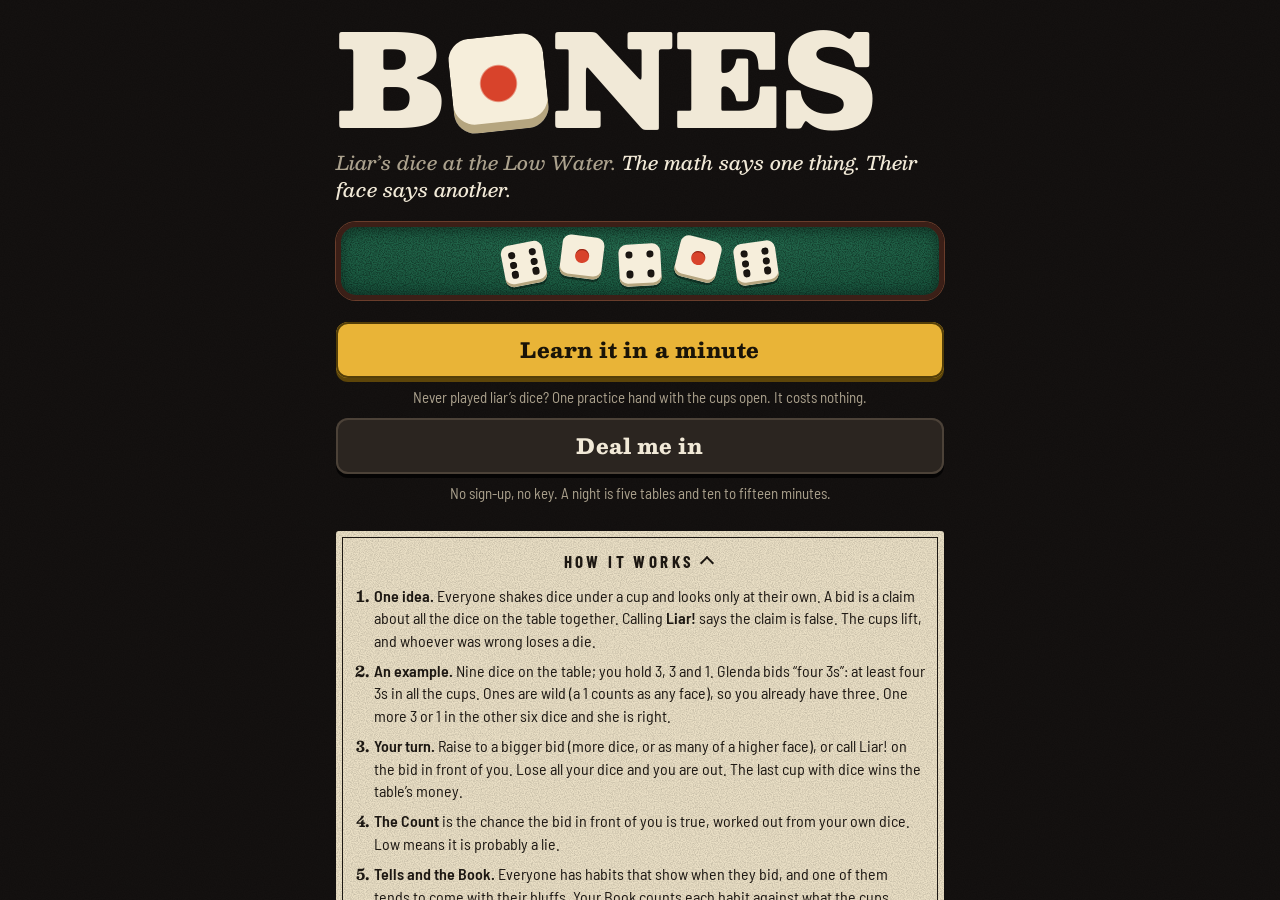
==== commit cfbbc91b: "Revert "Bones: one table under one lamp" This reverts commit 48a5683. The redrawn look was worse tha" ====
--- a/index.html
+++ b/index.html
@@ -7,7 +7,7 @@
 <meta http-equiv="Content-Security-Policy" content="default-src 'none'; script-src 'unsafe-inline'; style-src 'unsafe-inline'; connect-src https://api.anthropic.com; img-src 'self' data: blob:; font-src data:; manifest-src 'self'; worker-src 'self'; base-uri 'none'; form-action 'none'">
 <meta name="viewport" content="width=device-width, initial-scale=1, viewport-fit=cover">
 <meta name="color-scheme" content="dark light">
-<meta name="theme-color" content="#0c0f13">
+<meta name="theme-color" content="#141110">
 <meta name="description" content="Bones: liar's dice at the Low Water. The math says one thing. Their face says another.">
 <link rel="manifest" href="manifest.webmanifest">
 <link rel="apple-touch-icon" href="icons/apple-touch-icon.png">
@@ -18,90 +18,76 @@
 <meta name="application-name" content="Bones">
 <title>Bones</title>
 <style>
-/* ===== The look: one table under one lamp =====
-   The room is dark and cold; the light is a single lamp over the table, so everything on the table is drawn LIT
-   (a pool of light on the cloth, soft shadows under the things on it) and everything off it is quiet.
-   Materials, each with the ink that goes on it: the ROOM (blue-black, or daylight grey in the Parchment look);
-   the FELT (billiard green, oxblood at Loretta's table) in a walnut rail; BONE (the dice, the sign, the Spot on
-   key); and the bar's PRINTED PAPER, which is white, not cream: tickets (Curtis's tricks), the till receipt (the
-   night's tab), newsprint (Pearl's column), a ruled notebook (the Book), a yellow sticky note (the coach) and a
-   black letter board (the house rules). A rule that sits on felt or paper re-declares the ink tokens (--text,
-   --muted, --accent, --good, --danger, --border) for its own material, so what is inside it reads right without
-   knowing where it is. Two signal colours: red (Liar, a wild one, a loss) and amber (money, your turn, the thing
-   to press). Type: a fat sign-painter's gothic cut from Bowlby One (the sign, the bid, headings, the keys) over Barlow
-   Semi Condensed and Barlow Condensed (everything you read, labels and figures); embedded below this block. */
+/* ===== The look: a bar table after dark =====
+   Three materials and the ink on each. The ROOM (dark, or pale in the Parchment look) is the theme's; the FELT
+   (bottle green, oxblood at Loretta's table) and PAPER (the slips, tags, pages and clippings of the bar) are the
+   same in both looks. A rule that sits on felt or paper re-declares the ink tokens (--text, --muted, --accent,
+   --good, --danger, --border) for its own material, so everything inside reads right without knowing where it is.
+   Two signal colours: red (Liar, a wild one, a loss) and mustard (money, your turn, the thing to press).
+   Type: Besley (a Clarendon: the sign, the bid, the names, Pearl's column) and Barlow (labels and figures);
+   both are embedded below this block, so the page still stands alone. No soft glows: edges and offsets are hard. */
 :root {
-  --display-font: "Bones Block", "Arial Black", Impact, system-ui, sans-serif;
-  --read-font: "Barlow Semi Condensed", system-ui, -apple-system, "Segoe UI", Roboto, "Helvetica Neue", Arial, sans-serif;
+  --read-font: "Besley", Georgia, "Times New Roman", serif;
   --ui-font: "Barlow Semi Condensed", system-ui, -apple-system, "Segoe UI", Roboto, "Helvetica Neue", Arial, sans-serif;
   --label-font: "Barlow Condensed", "Barlow Semi Condensed", "Arial Narrow", system-ui, sans-serif;
-  --news-font: Georgia, "Times New Roman", "Noto Serif", serif;
-  --till-font: ui-monospace, "SF Mono", Menlo, Consolas, "Roboto Mono", "Courier New", monospace;
   --tap: 44px;
-  --radius: 8px;
+  --radius: 10px;
   --sat: env(safe-area-inset-top, 0px);
   --sab: env(safe-area-inset-bottom, 0px);
   --sal: env(safe-area-inset-left, 0px);
   --sar: env(safe-area-inset-right, 0px);
   --die: 52px; --tray: 19px; --seat-face: 48px;
   /* The fixed materials */
-  --ink: #101214;
-  --ivory-1: #f5f0e3; --ivory-2: #e4dcc8; --ivory-3: #b8ad93; --pip: #15171a; --wild-pip: #e0282f;
-  --felt: #0f6b4b; --felt-hi: #1c8d63; --felt-lo: #06382a; --felt-ink: #f3f7f2; --felt-muted: #b6d8c6; --felt-faint: #9ec6b2;
-  --rail: #2c1b12; --rail-hi: #6b4530; --rail-lo: #150c07; --down-1: #a39c8a; --down-2: #7b7463;
-  --red: #e0282f; --red-hi: #f2505a; --red-lo: #98131a; --red-ink: #fff;
-  --gold: #ffc629; --gold-hi: #ffdb6b; --gold-lo: #c98a00; --gold-ink: #1a1300;
-  --paper-ink: #14171a; --paper-muted: #4d545b; --paper-faint: #626a72; --paper-line: #c6c9c7; --paper-red: #c0161d; --paper-green: #0b6a44; --paper-accent: #1447b8;
-  --person-1: #f1e3da; --person-2: #e6ecd8; --person-3: #dce7f0; --person-4: #f2ead0; --person-5: #eadff0; --person-6: #d8eee7;
-  /* The nap of the cloth: one noise tile, used on the felt and nowhere else. */
-  --grain: url("data:image/svg+xml,%3Csvg xmlns='http://www.w3.org/2000/svg' width='160' height='160'%3E%3Cfilter id='n'%3E%3CfeTurbulence type='fractalNoise' baseFrequency='1.15' numOctaves='2' seed='7' stitchTiles='stitch'/%3E%3CfeColorMatrix values='0 0 0 0 0 0 0 0 0 0 0 0 0 0 0 0 0 0 .7 -.26'/%3E%3C/filter%3E%3Crect width='100%25' height='100%25' filter='url(%23n)'/%3E%3C/svg%3E");
-  /* The lamp: how much light a thing on the table catches on top, and the shadow it throws. */
-  --lit: inset 0 1px 0 rgba(255, 255, 255, .55);
-  --cast: 0 1px 1px rgba(0, 0, 0, .45), 0 5px 12px rgba(0, 0, 0, .38);
-  /* A torn edge along the foot (the till receipt, Pearl's clipping) */
-  --zig: conic-gradient(from -45deg at bottom, #0000, #000 1deg 89deg, #0000 90deg) 50% / 10px 100%;
+  --ink: #17130f;
+  --ivory-1: #f6eedb; --ivory-2: #e6dabd; --ivory-3: #b5a57f; --pip: #1b1612; --wild-pip: #d8432b;
+  --felt: #1b5a41; --felt-hi: #24694d; --felt-lo: #114030; --felt-ink: #f4edda; --felt-muted: #b9d1c1; --felt-faint: #a3c0ae;
+  --rail: #3b1f17; --rail-hi: #6a3d2b; --down-1: #7a4634; --down-2: #55291d;
+  --red: #d8432b; --red-lo: #8f2616; --red-ink: #fff3e1;
+  --gold: #e9b437; --gold-lo: #96700f; --gold-ink: #1a1408;
+  --paper-ink: #1c1712; --paper-muted: #584d3b; --paper-faint: #6b604c; --paper-line: #bcad88; --paper-red: #a82c19; --paper-green: #1d6843; --paper-accent: #8a4a10;
+  --person-1: #8b4b39; --person-2: #5f6c3b; --person-3: #3e6079; --person-4: #96722a; --person-5: #6c4a69; --person-6: #2f6c5f;
+  --grain: url("data:image/svg+xml,%3Csvg xmlns='http://www.w3.org/2000/svg' width='180' height='180'%3E%3Cfilter id='n'%3E%3CfeTurbulence type='fractalNoise' baseFrequency='.85' numOctaves='2' seed='3' stitchTiles='stitch'/%3E%3CfeColorMatrix values='0 0 0 0 0 0 0 0 0 0 0 0 0 0 0 0 0 0 .9 -.32'/%3E%3C/filter%3E%3Crect width='100%25' height='100%25' filter='url(%23n)'/%3E%3C/svg%3E");
+  --grain-soft: url("data:image/svg+xml,%3Csvg xmlns='http://www.w3.org/2000/svg' width='180' height='180'%3E%3Cfilter id='n'%3E%3CfeTurbulence type='fractalNoise' baseFrequency='.85' numOctaves='2' seed='3' stitchTiles='stitch'/%3E%3CfeColorMatrix values='0 0 0 0 0 0 0 0 0 0 0 0 0 0 0 0 0 0 .3 -.1'/%3E%3C/filter%3E%3Crect width='100%25' height='100%25' filter='url(%23n)'/%3E%3C/svg%3E");
+  /* A torn edge along the foot (the bar tab, Pearl's clipping) */
+  --zig: conic-gradient(from -45deg at bottom, #0000, #000 1deg 89deg, #0000 90deg) 50% / 12px 100%;
 }
 :root, :root[data-theme="dark"] {
-  --bg: #0c0f13; --surface: #151a20; --surface-2: #212932; --well: #06080a; --text: #e9edf0; --muted: #9da9b4; --faint: #86929d;
-  --border: #29323c; --field: #5d6b78; --accent: #ffc629; --accent-ink: #1a1300; --danger: #ff8080; --good: #6fdc9c; --focus: #8fd3ff;
-  --rule: #29323c; --btn-line: rgba(255, 255, 255, .1); --btn-edge: rgba(0, 0, 0, .7); --ring: #f3f2ec;
-  --paper: #f3f2ec; --paper-2: #e2e2da;
-  --room: radial-gradient(120% 70% at 50% -10%, #1b232d 0%, #0c0f13 70%);
+  --bg: #141110; --surface: #1f1a17; --surface-2: #2b2520; --well: #0d0b0a; --text: #f1e9d7; --muted: #aba18d; --faint: #918875;
+  --border: #3c342c; --field: #6f6453; --accent: #e9b437; --accent-ink: #1a1408; --danger: #f28b73; --good: #8fcc8f; --focus: #ffd66e;
+  --rule: #d9d0bb; --btn-line: #4c4238; --btn-edge: #050404; --ring: #e9e0cb;
+  --paper: #eadfc5; --paper-2: #dccfad;
+  --night: #0d1016; --shadow: rgba(0, 0, 0, .5);
   color-scheme: dark;
 }
 :root[data-theme="parchment"] {
-  --bg: #d9dcd8; --surface: #eceeea; --surface-2: #c9cdc9; --well: #c3c7c3; --text: #14171a; --muted: #4a5158; --faint: #5c646c;
-  --border: #aab0ad; --field: #6f7780; --accent: #7a4c00; --accent-ink: #fff; --danger: #b3141b; --good: #0b6a44; --focus: #1447b8;
-  --rule: #aab0ad; --btn-line: rgba(0, 0, 0, .28); --btn-edge: rgba(0, 0, 0, .45); --ring: #fff;
-  --paper: #f8f8f4; --paper-2: #e7e8e2;
-  --room: radial-gradient(120% 70% at 50% -10%, #eef0ec 0%, #d9dcd8 70%);
+  --bg: #e5d9bc; --surface: #f3ebd6; --surface-2: #d9cba8; --well: #cfc09b; --text: #1c1712; --muted: #574c3a; --faint: #695e4a;
+  --border: #b9a880; --field: #85755a; --accent: #8a4a10; --accent-ink: #fbf6ea; --danger: #a82c19; --good: #1d6843; --focus: #8a4a10;
+  --rule: #1c1712; --btn-line: #1c1712; --btn-edge: #1c1712; --ring: #1c1712;
+  --paper: #f8f1df; --paper-2: #ebe0c4;
+  --night: #cfd3dc; --shadow: rgba(60, 40, 10, .3);
   color-scheme: light;
 }
 /* On paper: dark ink, whatever the look. */
-.offer, .held-item, .bpage, .column, .nightstrip, .coach, .toast, .stamp, .bubble, .rule, .tcard .grudge, .curtis p, .share {
+.how, .offer, .held-item, .bpage, .column, .nightstrip, .coach, .toast, .stamp, .bubble, .rule, .tcard .grudge, .curtis p, .share {
   --text: var(--paper-ink); --muted: var(--paper-muted); --faint: var(--paper-faint); --border: var(--paper-line); --field: var(--paper-faint);
   --accent: var(--paper-accent); --danger: var(--paper-red); --good: var(--paper-green); --focus: var(--paper-accent);
   --surface: var(--paper); --surface-2: var(--paper-2); --well: var(--paper-2); --rule: var(--paper-ink);
-  --btn-line: rgba(0, 0, 0, .3); --btn-edge: rgba(0, 0, 0, .5); --ring: var(--paper-ink);
+  --btn-line: var(--paper-ink); --btn-edge: var(--paper-ink); --ring: var(--paper-ink);
   color: var(--text); background-color: var(--paper);
 }
-/* On felt: pale ink, whatever the look. The cloth is lit from above the middle and falls off into the rail's shadow. */
+/* On felt: pale ink, whatever the look. */
 .felt, .tcard, .hero-dice {
-  --text: var(--felt-ink); --muted: var(--felt-muted); --faint: var(--felt-faint); --border: rgba(255, 255, 255, .18); --field: var(--felt-faint);
-  --accent: var(--gold); --danger: #ffb3ad; --good: #bdf0a8; --focus: #fff1a8;
-  --surface: rgba(0, 0, 0, .2); --surface-2: rgba(0, 0, 0, .3); --well: rgba(0, 0, 0, .3); --rule: var(--felt-ink);
-  --btn-line: rgba(255, 255, 255, .12); --btn-edge: rgba(0, 0, 0, .6); --ring: #f3f2ec;
+  --text: var(--felt-ink); --muted: var(--felt-muted); --faint: var(--felt-faint); --border: rgba(255, 255, 255, .2); --field: var(--felt-faint);
+  --accent: var(--gold); --danger: #ffb39d; --good: #bfe8a4; --focus: #ffd66e;
+  --surface: rgba(0, 0, 0, .2); --surface-2: rgba(0, 0, 0, .3); --well: rgba(0, 0, 0, .28); --rule: var(--felt-ink);
+  --btn-line: rgba(0, 0, 0, .5); --btn-edge: rgba(0, 0, 0, .55); --ring: var(--felt-ink);
   color: var(--text);
-  background: var(--grain), radial-gradient(95% 75% at 50% 32%, var(--felt-hi), var(--felt) 52%, var(--felt-lo) 100%);
-  /* The rail: walnut, a lit lip on the inside, and the shadow it drops on the cloth. */
-  border: 5px solid var(--rail);
-  border-color: var(--rail-hi) var(--rail) var(--rail-lo) var(--rail);
-  box-shadow: inset 0 0 0 1px rgba(0, 0, 0, .55), inset 0 7px 16px rgba(0, 0, 0, .5), inset 0 -2px 8px rgba(0, 0, 0, .3), 0 0 0 1.5px var(--rail-lo), 0 10px 24px rgba(0, 0, 0, .5);
+  background: var(--grain), radial-gradient(130% 100% at 50% 28%, var(--felt-hi), var(--felt) 58%, var(--felt-lo));
 }
-.felt[data-kind="last"], .tcard[data-kind="last"] { --felt: #7c1622; --felt-hi: #a0222f; --felt-lo: #43080f; --felt-muted: #f0c4c2; --felt-faint: #e0aeac; --good: #e2f0a8; --danger: #ffd0c8; }
+.felt[data-kind="last"], .tcard[data-kind="last"] { --felt: #6e2019; --felt-hi: #84291f; --felt-lo: #4a120e; --felt-muted: #e2bdb2; --felt-faint: #d3a79b; --good: #d9e8a4; --danger: #ffc9b8; }
 * { box-sizing: border-box; }
 html, body { height: 100%; margin: 0; }
-body { background: var(--bg); background-image: var(--room); color: var(--text); font: 16px/1.45 var(--ui-font); -webkit-text-size-adjust: 100%; overflow: hidden; }
+body { background: var(--bg) var(--grain-soft); color: var(--text); font: 16px/1.45 var(--ui-font); -webkit-text-size-adjust: 100%; overflow: hidden; }
 button, input, select { font: inherit; color: inherit; }
 button { -webkit-tap-highlight-color: transparent; touch-action: manipulation; }
 a { color: var(--accent); }
@@ -109,34 +95,30 @@
 .visually-hidden { position: fixed; top: 0; left: 0; width: 1px; height: 1px; overflow: hidden; clip: rect(0 0 0 0); white-space: nowrap; }
 :focus-visible { outline: 2px solid var(--focus); outline-offset: 2px; }
 [tabindex="-1"]:focus { outline: none; }
-/* The people: pen sketches on the back of a beermat. The drawing is the town's (flat shapes); here every shape
-   gets an ink line and the whole face a slight wobble (the #sketch filter in the page), on pale card. */
-.face { display: block; width: 100%; height: 100%; filter: url(#sketch); }
+.face { display: block; width: 100%; height: 100%; }
 .face .face-bg { fill: var(--person-1); }
 .face[data-hue="2"] .face-bg { fill: var(--person-2); } .face[data-hue="3"] .face-bg { fill: var(--person-3); } .face[data-hue="4"] .face-bg { fill: var(--person-4); }
 .face[data-hue="5"] .face-bg { fill: var(--person-5); } .face[data-hue="6"] .face-bg { fill: var(--person-6); }
-.face :not([stroke]):not(.face-bg):not([fill^="rgba"]) { stroke: #1d2126; stroke-width: .85; stroke-linejoin: round; }
-/* A button is a key on the bar: a lit top, a soft shadow, and it goes down when pressed. */
+/* A button is a thing you press: a face, a line round it, and an edge underneath that it sinks into. */
 .btn {
-  --b-bg: var(--surface-2); --b-ink: var(--text); --b-line: var(--btn-line); --b-edge: var(--btn-edge);
+  --b-bg: var(--surface-2); --b-ink: var(--text); --b-line: var(--btn-line); --b-edge: var(--btn-edge); --b-drop: 3px;
   display: inline-flex; align-items: center; justify-content: center; gap: 6px; min-height: var(--tap); padding: 0 16px;
   border: 0; border-radius: var(--radius); background: var(--b-bg); color: var(--b-ink); cursor: pointer; font-weight: 600; text-decoration: none; text-align: center;
-  background-image: linear-gradient(180deg, rgba(255, 255, 255, .09), rgba(255, 255, 255, 0) 55%, rgba(0, 0, 0, .12));
-  box-shadow: inset 0 1px 0 rgba(255, 255, 255, .16), inset 0 0 0 1px var(--b-line), 0 1px 0 var(--b-edge), 0 3px 8px rgba(0, 0, 0, .3);
-  transition: transform .06s ease-out, box-shadow .06s ease-out, filter .12s;
+  box-shadow: inset 0 0 0 2px var(--b-line), 0 var(--b-drop) 0 var(--b-edge);
+  transition: transform .07s ease-out, box-shadow .07s ease-out, filter .12s;
 }
-.btn:active:not([disabled]) { transform: translateY(1px); box-shadow: inset 0 2px 5px rgba(0, 0, 0, .4), inset 0 0 0 1px var(--b-line); filter: brightness(.94); }
+.btn:active:not([disabled]) { transform: translateY(calc(var(--b-drop) - 1px)); box-shadow: inset 0 0 0 2px var(--b-line), 0 1px 0 var(--b-edge); }
 @media (hover: hover) { .btn:hover:not([disabled]) { filter: brightness(1.07); } }
-.btn.primary { --b-bg: var(--gold); --b-ink: var(--gold-ink); --b-line: rgba(120, 70, 0, .45); --b-edge: #6b4700; }
-.btn.ghost { --b-bg: transparent; background-image: none; box-shadow: none; }
+.btn.primary { --b-bg: var(--gold); --b-ink: var(--gold-ink); --b-line: color-mix(in srgb, var(--gold-lo) 55%, #000); --b-edge: color-mix(in srgb, var(--gold-lo) 62%, #000); }
+.btn.ghost { --b-bg: transparent; box-shadow: none; }
 .btn.ghost:active:not([disabled]) { box-shadow: none; transform: translateY(1px); }
-.btn.danger { --b-ink: var(--danger); --b-line: color-mix(in srgb, var(--danger) 60%, transparent); }
+.btn.danger { --b-ink: var(--danger); --b-line: var(--danger); }
 .btn[disabled] { opacity: .5; cursor: not-allowed; }
-.btn.big { min-height: 56px; padding: 0 18px; border-radius: 10px; font: 400 min(20px, 5.4vw)/1.1 var(--display-font); letter-spacing: .01em; }
-.input { min-height: var(--tap); width: 100%; padding: 8px 12px; border: 1px solid var(--field); border-radius: var(--radius); background: var(--well); font-size: 16px; }
+.btn.big { --b-drop: 4px; min-height: 56px; padding: 0 22px; border-radius: 12px; font: 800 21px/1.1 var(--read-font); letter-spacing: .005em; }
+.input { min-height: var(--tap); width: 100%; padding: 8px 12px; border: 2px solid var(--field); border-radius: var(--radius); background: var(--well); font-size: 16px; }
 .seg { display: flex; flex-wrap: wrap; gap: 6px; }
 .seg .btn { flex: 1 1 0; }
-.seg .btn[aria-pressed="true"] { --b-bg: var(--gold); --b-ink: var(--gold-ink); --b-line: rgba(120, 70, 0, .45); --b-edge: #6b4700; }
+.seg .btn[aria-pressed="true"] { --b-bg: var(--gold); --b-ink: var(--gold-ink); --b-line: color-mix(in srgb, var(--gold-lo) 55%, #000); --b-edge: color-mix(in srgb, var(--gold-lo) 62%, #000); }
 .row { display: flex; flex-wrap: wrap; gap: 10px 8px; align-items: center; }
 .note { color: var(--muted); font-size: 15px; }
 .err { color: var(--danger); }
@@ -149,47 +131,44 @@
 .screen { display: none; height: 100%; }
 .screen.active { display: block; }
 @media (prefers-reduced-motion: no-preference) {
-  .screen.active { animation: cut .12s linear; }
-  dialog[open] { animation: dealt .2s cubic-bezier(.3, 1.3, .5, 1); }
+  .screen.active { animation: arrive .22s cubic-bezier(.2, .8, .3, 1); }
+  dialog[open] { animation: arrive .18s cubic-bezier(.2, .8, .3, 1); }
 }
-/* A screen is a cut, not a slide: the lights come up. A dialog is a card dealt onto the table. */
-@keyframes cut { from { opacity: .4; } }
-@keyframes dealt { from { opacity: 0; transform: translateY(-14px) rotate(-1.6deg) scale(.97); } }
+@keyframes arrive { from { opacity: 0; transform: translateY(8px); } }
 .page { overflow-y: auto; overscroll-behavior: contain; }
 .page-in { max-width: 720px; margin: 0 auto; padding: 12px calc(16px + var(--sar)) calc(28px + var(--sab)) calc(16px + var(--sal)); }
-.topbar { position: sticky; top: 0; z-index: 5; flex: none; display: flex; align-items: center; gap: 6px; min-width: 0; padding: calc(6px + var(--sat)) calc(8px + var(--sar)) 6px calc(12px + var(--sal)); border-bottom: 1px solid var(--border); background: var(--bg); }
+.topbar { position: sticky; top: 0; z-index: 5; flex: none; display: flex; align-items: center; gap: 6px; min-width: 0; padding: calc(6px + var(--sat)) calc(8px + var(--sar)) 6px calc(12px + var(--sal)); border-bottom: 2px solid var(--border); background: var(--bg); }
 /* The sign: BONES, its O a die showing the wild one. */
 .logo { text-transform: uppercase; }
 .logo .logo-o { display: inline-block; width: .74em; height: .74em; margin: 0 .045em; vertical-align: -.02em; border-radius: .17em; color: transparent; overflow: hidden; user-select: none; -webkit-user-select: none;
-  background: radial-gradient(circle at 50% 50%, var(--wild-pip) 0 .13em, transparent .145em), linear-gradient(160deg, #fffdf6, var(--ivory-1) 45%, var(--ivory-2));
-  box-shadow: inset 0 -.05em .03em var(--ivory-3), inset 0 .03em 0 #fff, 0 .05em .09em rgba(0, 0, 0, .5); text-shadow: none; rotate: -7deg; }
-.topbar .title { font: 400 20px/1.1 var(--display-font); letter-spacing: .02em; white-space: nowrap; background: none; border: 0; padding: 0; cursor: pointer; min-height: var(--tap); }
-.topbar .hour { color: var(--muted); font: 700 14px/1.2 var(--label-font); white-space: nowrap; letter-spacing: .05em; text-transform: uppercase; overflow: hidden; text-overflow: ellipsis; min-width: 0; }
+  background: radial-gradient(circle at 50% 50%, var(--wild-pip) 0 .135em, transparent .15em), var(--ivory-1);
+  box-shadow: inset 0 -.07em 0 var(--ivory-3), 0 0 0 var(--logo-line, 0) var(--ink); rotate: -6deg; }
+:root[data-theme="parchment"] .logo { --logo-line: .035em; }
+.topbar .title { font: 900 21px/1.1 var(--read-font); letter-spacing: .03em; white-space: nowrap; background: none; border: 0; padding: 0; cursor: pointer; min-height: var(--tap); }
+.topbar .hour { color: var(--muted); font: 700 14px/1.2 var(--label-font); white-space: nowrap; letter-spacing: .09em; text-transform: uppercase; overflow: hidden; text-overflow: ellipsis; min-width: 0; }
 .topbar .hour .hs { display: none; }
 @media (max-width: 380px) { #btn-sound { display: none; } } /* sound stays in the menu */
 @media (max-width: 400px) { .topbar { gap: 4px; } .topbar .cash { font-size: 20px; } .topbar .hour .hl { display: none; } .topbar .hour .hs { display: inline; } }
 .topbar .sp { flex: 1; }
-.topbar .btn { padding: 0 9px; min-width: 44px; background: none; box-shadow: none; }
+.topbar .btn { padding: 0 9px; min-width: 44px; }
 .topbar .btn svg { width: 20px; height: 20px; display: block; }
 .topbar .booklbl { margin-left: 4px; }
 @media (max-width: 420px) { .topbar .booklbl { position: absolute; width: 1px; height: 1px; overflow: hidden; clip: rect(0 0 0 0); } }
 .cash { font: 700 23px/1 var(--label-font); font-variant-numeric: tabular-nums; letter-spacing: .01em; color: var(--accent); white-space: nowrap; padding: 4px 2px; border-radius: 6px; transition: color .3s; }
 .cash[data-flash="good"] { color: var(--good); }
 .cash[data-flash="danger"] { color: var(--danger); }
-.streak { min-width: 30px; padding: 3px 7px; border-radius: 4px; background: var(--surface-2); font: 700 14px/1.2 var(--label-font); color: var(--muted); text-align: center; font-variant-numeric: tabular-nums; }
+.streak { min-width: 30px; padding: 3px 7px; border-radius: 5px; background: var(--surface-2); font: 700 14px/1.2 var(--label-font); color: var(--muted); text-align: center; font-variant-numeric: tabular-nums; }
 .streak[data-hot] { background: var(--gold); color: var(--gold-ink); }
-h1, h2, h3 { font-family: var(--display-font); font-weight: 400; }
-.kicker { margin: 22px 0 8px; font: 700 15px/1.2 var(--label-font); letter-spacing: .05em; text-transform: uppercase; color: var(--muted); }
+h1, h2, h3 { font-family: var(--read-font); }
+.kicker { margin: 22px 0 8px; font: 700 14px/1.2 var(--label-font); letter-spacing: .12em; text-transform: uppercase; color: var(--muted); }
 
 /* ===== Home ===== */
 .home { max-width: 640px; margin: 0 auto; padding: calc(26px + var(--sat)) calc(16px + var(--sar)) calc(32px + var(--sab)) calc(16px + var(--sal)); }
-/* The sign: letters cut from the same bone as the dice, standing a little off the wall. */
-.home h1 { margin: 0; font: 400 min(22vw, 132px)/.9 var(--display-font); letter-spacing: .01em; white-space: nowrap; color: var(--ivory-1); text-shadow: 0 .035em 0 var(--ivory-3), 0 .1em .14em rgba(0, 0, 0, .6); }
-:root[data-theme="parchment"] .home h1 { color: var(--ink); text-shadow: 0 .035em 0 rgba(0, 0, 0, .25); }
-.home .tagline { margin: 12px 0 16px; font: 400 clamp(17px, 4.8vw, 19px)/1.35 var(--ui-font); color: var(--muted); }
-.home .tagline b { color: var(--text); font-weight: 600; }
+.home h1 { margin: 0; font: 900 min(20.8vw, 128px)/.9 var(--read-font); letter-spacing: .005em; white-space: nowrap; }
+.home .tagline { margin: 10px 0 16px; font: italic 500 clamp(17px, 5vw, 19px)/1.4 var(--read-font); color: var(--muted); }
+.home .tagline b { color: var(--text); font-weight: 500; }
 /* Five dice thrown on a strip of the table */
-.hero-dice { --s: 42px; display: flex; justify-content: center; align-items: center; gap: min(4vw, 16px); margin: 18px 0 22px; min-height: 78px; padding: 12px 10px; border-radius: 16px; }
+.hero-dice { --s: 42px; display: flex; justify-content: center; align-items: center; gap: min(4vw, 16px); margin: 18px 0 22px; min-height: 78px; padding: 12px 10px; border: 5px solid var(--rail); border-radius: 20px; box-shadow: inset 0 3px 14px rgba(0, 0, 0, .4), 0 0 0 1px var(--rail-hi); }
 .hero-dice .die:nth-child(1) { rotate: -11deg; translate: 0 3px; } .hero-dice .die:nth-child(2) { rotate: 7deg; translate: 0 -4px; }
 .hero-dice .die:nth-child(3) { rotate: -3deg; translate: 0 4px; } .hero-dice .die:nth-child(4) { rotate: 14deg; translate: 0 -2px; } .hero-dice .die:nth-child(5) { rotate: -8deg; translate: 0 2px; }
 .home .cta { display: grid; gap: 9px; margin: 0 0 6px; }
@@ -199,43 +178,41 @@
 /* After the house: tonight's room and how you walk in (one tap each), the feats in the ledger */
 .tonight { display: grid; gap: 10px; margin: 0 0 4px; }
 .pick { display: grid; gap: 5px; }
-.pick-l { font: 700 15px/1.2 var(--label-font); letter-spacing: .05em; text-transform: uppercase; color: var(--muted); }
+.pick-l { font: 700 14px/1.2 var(--label-font); letter-spacing: .12em; text-transform: uppercase; color: var(--muted); }
 .pickseg { flex-wrap: nowrap; gap: 4px; }
 .pickseg .btn { flex: 1 1 0; min-width: 0; min-height: 44px; padding: 0 2px; font-size: clamp(13px, 4vw, 15px); letter-spacing: 0; white-space: nowrap; }
 .pick-d { margin: 0; color: var(--muted); font-size: 14px; line-height: 1.4; }
 .pick-d b { color: var(--text); font-weight: 600; }
-.feats h3 { margin: 12px 0 6px; font: 700 15px/1.2 var(--label-font); letter-spacing: .05em; text-transform: uppercase; color: var(--muted); }
+.feats h3 { margin: 12px 0 6px; font: 700 14px/1.2 var(--label-font); letter-spacing: .12em; text-transform: uppercase; color: var(--muted); }
 .feats ul { margin: 0; padding: 0; list-style: none; display: grid; gap: 8px; }
 .feats li { display: grid; gap: 3px; font-size: 15px; }
 .feats .f-name { font-weight: 600; }
 .feats li[data-done] .f-name { color: var(--good); }
-.feats .f-bar { display: block; height: 6px; border-radius: 3px; background: var(--well); box-shadow: inset 0 0 0 1px var(--border); overflow: hidden; }
+.feats .f-bar { display: block; height: 8px; border-radius: 2px; background: var(--well); box-shadow: inset 0 0 0 1px var(--border); overflow: hidden; }
 .feats .f-bar i { display: block; height: 100%; background: var(--gold); }
 .feats .f-n { color: var(--muted); font-size: 14px; }
 .home .pair .btn.big { font-size: min(18px, 4.3vw); padding: 0 6px; }
-/* A section of a page: a hairline and a heading, no box. (The house rules are a letter board; see .how.) */
-.card { margin: 26px 0 0; padding: 14px 0 0; border-top: 1px solid var(--rule); }
-.card > h2, details.card > summary { margin: 0 0 8px; font: 400 16px/1.3 var(--display-font); letter-spacing: .01em; color: var(--text); }
+/* A section of a page: a heavy rule and a label, no box. (The house rules are a placard; see .how.) */
+.card { margin: 26px 0 0; padding: 12px 0 0; border-top: 3px solid var(--rule); }
+.card > h2, details.card > summary { margin: 0 0 8px; font: 700 15px/1.3 var(--label-font); letter-spacing: .12em; text-transform: uppercase; color: var(--text); }
 details.card > summary { cursor: pointer; display: flex; align-items: center; gap: 8px; min-height: 28px; margin: 0; list-style: none; }
 details.card > summary::-webkit-details-marker { display: none; }
-details.card > summary::after { content: ''; flex: none; width: 8px; height: 8px; margin: -4px 4px 0 auto; border-right: 2.5px solid currentColor; border-bottom: 2.5px solid currentColor; rotate: 45deg; }
+details.card > summary::after { content: ''; flex: none; width: 8px; height: 8px; margin: -4px 4px 0 auto; border-right: 2.5px solid currentColor; border-bottom: 2.5px solid currentColor; rotate: 45deg; transition: rotate .15s; }
 details.card[open] > summary::after { rotate: -135deg; margin-top: 4px; }
 details.card[open] > summary { margin-bottom: 10px; }
-/* The house rules: a black letter board in a thin metal frame, white letters pressed into its grooves. */
-.how { --text: #f4f5f1; --muted: #b9bec3; --faint: #9aa1a8; --accent: var(--gold); --border: #3a3f45; color: var(--text);
-  padding: 14px 16px 12px; border: 3px solid #8d949b; border-color: #b5bbc1 #7d848b #5d646b #8d949b; border-radius: 4px;
-  background: repeating-linear-gradient(0deg, rgba(255, 255, 255, .045) 0 1px, transparent 1px 6px), #121416; box-shadow: var(--cast); }
-.how > summary { color: var(--text) !important; }
-.how ol { margin: 0; padding: 0 0 0 22px; }
+.how { padding: 16px 18px 14px; border: 0; border-radius: 3px; outline: 1.5px solid var(--paper-ink); outline-offset: -7px; box-shadow: 0 4px 0 rgba(0, 0, 0, .28); background-image: var(--grain-soft); }
+.how > summary { justify-content: center; text-align: center; font-size: 17px !important; letter-spacing: .2em !important; }
+.how > summary::after { margin-left: 0 !important; }
+.how ol { margin: 0; padding: 0 0 0 20px; }
 .how li { margin: 0 0 8px; line-height: 1.4; }
-.how li::marker { font: 700 16px var(--label-font); color: var(--gold); }
+.how li::marker { font: 800 15px var(--read-font); }
 .daily-line { margin: 0 0 10px; }
-.stat-line { margin: 0 0 4px; font: 400 20px/1.25 var(--display-font); }
+.stat-line { margin: 0 0 4px; font: 800 24px/1.25 var(--read-font); }
 .ranks { display: flex; gap: 4px; margin: 8px 0 6px; }
-.ranks span { flex: 1; height: 6px; border-radius: 3px; background: var(--well); box-shadow: inset 0 0 0 1px var(--border); }
+.ranks span { flex: 1; height: 8px; border-radius: 2px; background: var(--well); box-shadow: inset 0 0 0 1px var(--border); }
 .ranks span[data-on] { background: var(--gold); box-shadow: none; }
 .book-strip { display: flex; margin: 4px 0 10px; }
-.book-strip .mini { width: 36px; height: 36px; margin-right: -6px; border-radius: 50%; overflow: hidden; box-shadow: 0 0 0 2px var(--ring), 0 2px 4px rgba(0, 0, 0, .5); }
+.book-strip .mini { width: 36px; height: 36px; margin-right: -6px; border-radius: 50%; overflow: hidden; box-shadow: 0 0 0 2px var(--ring); }
 .field { display: grid; gap: 6px; margin: 0 0 14px; }
 .field > label, .field > .label { font-weight: 600; }
 .field .help { color: var(--muted); font-size: 14px; }
@@ -243,55 +220,58 @@
 .others a { display: inline-flex; align-items: center; min-height: var(--tap); padding: 0 6px; }
 
 /* ===== Choose a table ===== */
-.hourhead { margin: 6px 0 2px; font: 400 min(26px, 7vw)/1.15 var(--display-font); letter-spacing: .01em; }
+.hourhead { margin: 6px 0 2px; font: 900 34px/1.1 var(--read-font); letter-spacing: .005em; }
 .hourhead small { color: var(--accent); font: 700 1em/1 var(--label-font); font-variant-numeric: tabular-nums; }
-/* The night as five lamps over the bar: one lit per hour, green for a table won, red for one lost, amber for now. */
+/* The night as a punch card: five holes on a line, punched as the hours go. */
 .hours { position: relative; display: grid; grid-template-columns: repeat(5, minmax(0, 1fr)); gap: 4px; margin: 12px 0 12px; }
-.hours .h { position: relative; display: grid; justify-items: stretch; gap: 6px; padding: 6px 0; font: 700 12px/1.2 var(--label-font); color: var(--faint); text-align: center; letter-spacing: .04em; text-transform: uppercase; }
-.hours .h i { position: relative; height: 6px; border-radius: 3px; background: var(--well); box-shadow: inset 0 0 0 1px var(--border); }
-.hours .h[data-state="won"] i { background: #25b579; box-shadow: none; }
-.hours .h[data-state="lost"] i { background: var(--red); box-shadow: none; }
+.hours::before { content: ''; position: absolute; left: 10%; right: 10%; top: 16px; height: 2px; background: var(--border); }
+.hours .h { position: relative; display: grid; justify-items: center; gap: 4px; padding: 6px 2px; font: 700 12px/1.2 var(--label-font); color: var(--faint); text-align: center; letter-spacing: .08em; text-transform: uppercase; }
+.hours .h i { position: relative; width: 20px; height: 20px; border-radius: 50%; border: 2px solid var(--field); background: var(--bg); }
+.hours .h[data-state="won"] i { background: var(--felt); border-color: var(--felt); }
+.hours .h[data-state="won"] i::after { content: ''; position: absolute; left: 5px; top: 1.5px; width: 5px; height: 9px; border-right: 2.5px solid #fff; border-bottom: 2.5px solid #fff; rotate: 42deg; }
+.hours .h[data-state="lost"] i { background: var(--red); border-color: var(--red); }
+.hours .h[data-state="lost"] i::after { content: ''; position: absolute; inset: 2px; background: linear-gradient(45deg, transparent 43%, #fff 43% 57%, transparent 57%), linear-gradient(-45deg, transparent 43%, #fff 43% 57%, transparent 57%); }
 .hours .h[data-state="now"] { color: var(--text); }
-.hours .h[data-state="now"] i { background: var(--gold); box-shadow: 0 0 10px rgba(255, 198, 41, .65); }
+.hours .h[data-state="now"] i { border-color: var(--gold); background: var(--gold); box-shadow: 0 0 0 3px var(--bg), 0 0 0 5px var(--gold); }
 .cards { display: grid; gap: 16px; margin-top: 12px; }
 @media (min-width: 760px) { .cards[data-n="2"] { grid-template-columns: 1fr 1fr; } }
 /* A table to sit at, seen from above: felt in a rail, the people at it, the money on it. */
-.tcard { display: flex; flex-direction: column; gap: 10px; padding: 14px; border-radius: 18px; }
-/* The big table and the house's: a brass line let into the rail. */
-.tcard[data-kind="rich"], .tcard[data-kind="last"] { box-shadow: inset 0 0 0 1.5px #d9a520, inset 0 0 0 2.5px rgba(0, 0, 0, .45), inset 0 7px 16px rgba(0, 0, 0, .5), 0 0 0 1.5px var(--rail-lo), 0 10px 24px rgba(0, 0, 0, .5); }
+.tcard { display: flex; flex-direction: column; gap: 10px; padding: 14px; border: 5px solid var(--rail); border-radius: 24px; box-shadow: inset 0 3px 16px rgba(0, 0, 0, .42), 0 0 0 1px var(--rail-hi); }
+.tcard[data-kind="rich"] { box-shadow: inset 0 3px 16px rgba(0, 0, 0, .42), inset 0 0 0 2px var(--gold), 0 0 0 1px var(--rail-hi); }
+.tcard[data-kind="last"] { box-shadow: inset 0 3px 16px rgba(0, 0, 0, .42), inset 0 0 0 2px var(--gold), 0 0 0 1px var(--rail-hi); }
 .tcard[data-off] { opacity: .62; }
 .tcard > .sit { margin-top: auto; }
 .tcard > p { margin: 0; }
 .tcard-head { display: flex; align-items: baseline; justify-content: space-between; gap: 8px; }
-.tcard-head h2 { margin: 0; font: 400 21px/1.15 var(--display-font); text-shadow: 0 1px 2px rgba(0, 0, 0, .5); }
-.tcard-head .money { font: 700 28px/1 var(--label-font); color: var(--gold); font-variant-numeric: tabular-nums; white-space: nowrap; text-shadow: 0 1px 2px rgba(0, 0, 0, .5); }
+.tcard-head h2 { margin: 0; font: 900 23px/1.15 var(--read-font); text-shadow: 0 2px 0 var(--felt-lo); }
+.tcard-head .money { font: 700 28px/1 var(--label-font); color: var(--gold); font-variant-numeric: tabular-nums; white-space: nowrap; text-shadow: 0 2px 0 var(--felt-lo); }
 .tcard .facts { display: flex; flex-wrap: wrap; gap: 2px 12px; color: var(--muted); font-size: 15px; }
 .tcard .facts b { color: var(--text); font-variant-numeric: tabular-nums; }
 .people { display: grid; gap: 4px; }
-.person { display: grid; grid-template-columns: 42px minmax(0, 1fr); gap: 11px; align-items: center; width: 100%; min-height: 50px; padding: 4px 6px; border: 0; border-radius: 6px; background: transparent; text-align: left; cursor: pointer; }
+.person { display: grid; grid-template-columns: 42px minmax(0, 1fr); gap: 11px; align-items: center; width: 100%; min-height: 50px; padding: 4px 6px; border: 0; border-radius: 10px; background: transparent; text-align: left; cursor: pointer; }
 .person:hover { background: var(--surface); }
-.person .mini { width: 42px; height: 42px; border-radius: 50%; overflow: hidden; box-shadow: 0 0 0 2px var(--ring), 0 2px 5px rgba(0, 0, 0, .5); }
-.person .nm { font: 700 17px/1.2 var(--read-font); }
+.person .mini { width: 42px; height: 42px; border-radius: 50%; overflow: hidden; box-shadow: 0 0 0 2px var(--ring); }
+.person .nm { font: 700 16px/1.2 var(--read-font); }
 .person .bk { font-size: 14px; color: var(--muted); line-height: 1.3; }
 .person .bk[data-new] { font: italic 500 13px/1.3 var(--read-font); color: var(--faint); }
 /* The house rule: a tent card stood on the table. */
-.rule { display: grid; gap: 2px; padding: 8px 12px; border-radius: 2px; font-size: 15px; box-shadow: var(--cast); }
-.rule b { font: 700 14px/1.2 var(--label-font); letter-spacing: .05em; text-transform: uppercase; color: var(--danger); }
+.rule { display: grid; gap: 2px; padding: 8px 12px; border-radius: 3px; font-size: 15px; box-shadow: 0 3px 0 rgba(0, 0, 0, .3); }
+.rule b { font: 700 14px/1.2 var(--label-font); letter-spacing: .1em; text-transform: uppercase; color: var(--danger); }
 .tcard .why { color: var(--danger); font-size: 15px; font-weight: 600; }
-.tcard .grudge { margin: 0; padding: 8px 12px; border-radius: 2px; background-color: #ffe1dc; font-size: 15px; line-height: 1.4; box-shadow: var(--cast); }
+.tcard .grudge { margin: 0; padding: 8px 12px; border-radius: 3px; border-left: 5px solid var(--red); font-size: 15px; line-height: 1.4; box-shadow: 0 3px 0 rgba(0, 0, 0, .3); }
 .tcard .grudge b { color: var(--text); }
 .tcard .person[data-grudge] .nm { color: var(--danger); }
 .tcard .note { color: var(--muted); }
 .nighttag { margin: 0 0 6px; color: var(--muted); font-size: 14px; line-height: 1.4; }
 .nighttag b { color: var(--accent); font-weight: 600; }
-.tcard .line { margin: 0; font: italic 500 17px/1.35 var(--read-font); }
+.tcard .line { margin: 0; font: italic 500 18px/1.35 var(--read-font); }
 /* The beat before Last Call: who sits down, what is at stake, what your Book holds on each of them. */
 .lcintro { display: grid; gap: 8px; margin: 12px 0 4px; padding-bottom: 6px; border-top-color: var(--gold); }
-.lcintro > h2 { margin: 0; font: 400 22px/1.2 var(--display-font); letter-spacing: 0; text-transform: none; color: var(--text); }
+.lcintro > h2 { margin: 0; font: 900 25px/1.2 var(--read-font); letter-spacing: 0; text-transform: none; color: var(--text); }
 .lc-scene { margin: 0; font: italic 500 16px/1.45 var(--read-font); color: var(--muted); }
 .lc-stakes { margin: 0; font: 600 16px/1.4 var(--ui-font); }
 .lc-who { display: grid; grid-template-columns: 48px minmax(0, 1fr); gap: 10px; align-items: start; padding-top: 8px; border-top: 1px solid var(--border); }
-.lc-face { width: 48px; height: 48px; padding: 0; border: 0; border-radius: 50%; overflow: hidden; background: none; cursor: pointer; box-shadow: 0 0 0 2px var(--ring), 0 2px 5px rgba(0, 0, 0, .5); }
+.lc-face { width: 48px; height: 48px; padding: 0; border: 0; border-radius: 50%; overflow: hidden; background: none; cursor: pointer; box-shadow: 0 0 0 2px var(--ring); }
 .lc-face .mini { display: block; width: 48px; height: 48px; }
 .lc-who p { margin: 0; }
 .lc-name { font-size: 15px; line-height: 1.35; }
@@ -312,63 +292,62 @@
 .upper { flex: 1 1 0; min-height: 0; display: flex; flex-direction: column; overflow-x: hidden; overflow-y: auto; overscroll-behavior: contain; scrollbar-width: none; }
 .upper::-webkit-scrollbar { display: none; }
 .seats { flex: none; display: grid; grid-template-columns: repeat(var(--n, 3), minmax(0, 1fr)); gap: 4px; padding: 6px 8px 2px; }
-.seat { position: relative; container-type: inline-size; display: grid; justify-items: center; align-content: start; gap: 3px; min-width: 0; padding: 6px 2px 4px; border: 1px solid transparent; border-radius: 8px; background: transparent; cursor: pointer; text-align: center; transition: opacity .4s; }
-.seat-face { position: relative; width: var(--seat-face); height: var(--seat-face); border-radius: 50%; overflow: hidden; box-shadow: 0 0 0 2px var(--ring), 0 2px 5px rgba(0, 0, 0, .55); background: var(--paper); transition: box-shadow .15s; }
-/* Whose turn: the lamp is on them. */
-.seat[data-turn] .seat-face { box-shadow: 0 0 0 3px var(--gold), 0 0 16px 2px rgba(255, 198, 41, .5); }
+.seat { position: relative; container-type: inline-size; display: grid; justify-items: center; align-content: start; gap: 3px; min-width: 0; padding: 6px 2px 4px; border: 1px solid transparent; border-radius: 14px; background: transparent; cursor: pointer; text-align: center; transition: opacity .4s, transform .25s; }
+.seat[data-turn] { transform: translateY(-1px); }
+.seat-face { position: relative; width: var(--seat-face); height: var(--seat-face); border-radius: 50%; overflow: hidden; box-shadow: 0 0 0 2px var(--ring); background: var(--surface-2); transition: box-shadow .2s; }
+.seat[data-turn] .seat-face { box-shadow: 0 0 0 2px var(--bg), 0 0 0 5px var(--gold); }
 .seat-name { max-width: 100%; overflow: hidden; text-overflow: ellipsis; white-space: nowrap; font: 700 15px/1.2 var(--read-font); }
 .seat[data-turn] .seat-name { color: var(--accent); }
-.seat-tag { position: absolute; top: 4px; right: 6px; font: 700 10px/1 var(--label-font); letter-spacing: .06em; color: var(--muted); }
+.seat-tag { position: absolute; top: 4px; right: 6px; font: 700 10px/1 var(--label-font); letter-spacing: .1em; color: var(--muted); }
 .seat[data-grudge]:not([data-out]) .seat-tag { color: var(--danger); }
 .seat-ledger { max-width: 100%; font: 700 11px/1.15 var(--label-font); color: var(--accent); letter-spacing: .04em; }
 .seat[data-out] { opacity: .38; }
 .seat[data-out] .seat-face { filter: grayscale(.8); }
 .seat[data-out] .tray { visibility: hidden; }
 /* --k: the most dice the cup holds tonight; the dice shrink to fit a narrow seat (three faces on a 320 px phone). */
-.tray { --s: min(var(--tray), calc((100cqw - 10px - (var(--k, 5) - 1) * 2px) / var(--k, 5))); display: flex; gap: 2px; align-items: center; justify-content: center; max-width: 100%; min-height: calc(var(--tray) + 6px); padding: 3px 5px; border-radius: 5px; background: var(--well); box-shadow: inset 0 1px 2px rgba(0, 0, 0, .6), 0 0 0 1px var(--border); }
+.tray { --s: min(var(--tray), calc((100cqw - 10px - (var(--k, 5) - 1) * 2px) / var(--k, 5))); display: flex; gap: 2px; align-items: center; justify-content: center; max-width: 100%; min-height: calc(var(--tray) + 6px); padding: 3px 5px; border-radius: 7px; background: var(--felt-lo); box-shadow: inset 0 1px 0 rgba(0, 0, 0, .45); }
 .tray[data-six] { --s: min(calc(var(--tray) * .86), calc((100cqw - 6px - (var(--k, 6) - 1) * 1px) / var(--k, 6))); gap: 1px; padding: 3px 3px; }
-/* What someone says: a white balloon with a tail. */
-.bubble { position: relative; transform-origin: 50% 0; display: inline-flex; align-items: center; gap: 5px; min-height: 30px; max-width: 100%; margin-top: 4px; padding: 3px 9px; border-radius: 12px; font: 700 15px/1 var(--read-font); white-space: nowrap; --s: 18px; box-shadow: 0 2px 6px rgba(0, 0, 0, .45); }
-.bubble::before { content: ""; position: absolute; top: -4px; left: 50%; width: 9px; height: 9px; margin-left: -4.5px; background: inherit; transform: rotate(45deg); }
+/* What someone says: a slip of paper with a tail. */
+.bubble { position: relative; display: inline-flex; align-items: center; gap: 5px; min-height: 30px; max-width: 100%; margin-top: 4px; padding: 3px 9px; border-radius: 8px; font: 800 15px/1 var(--read-font); white-space: nowrap; --s: 18px; box-shadow: 0 2px 0 rgba(0, 0, 0, .3); }
+.bubble::before { content: ""; position: absolute; top: -5px; left: 50%; width: 10px; height: 10px; margin-left: -5px; background: inherit; transform: rotate(45deg); border-radius: 2px; }
 .bubble[data-empty] { visibility: hidden; }
-.bubble[data-kind="liar"] { background: var(--red); color: var(--red-ink); font: 400 14px/1 var(--display-font); }
-.bubble[data-kind="spot"] { background: var(--ivory-1); color: var(--ink); font: 400 14px/1 var(--display-font); }
+.bubble[data-kind="liar"] { background: var(--red); color: var(--red-ink); font-weight: 900; }
+.bubble[data-kind="spot"] { background: var(--gold); color: var(--gold-ink); font-weight: 900; }
 .bubble[data-kind="say"] { display: block; padding: 5px 8px; font: italic 500 13px/1.25 var(--read-font); white-space: normal; overflow-wrap: anywhere; text-align: center; }
-.bubble[data-kind="say"][data-by="claude"] { box-shadow: 0 0 0 1.5px var(--gold), 0 2px 6px rgba(0, 0, 0, .45); }
+.bubble[data-kind="say"][data-by="claude"] { box-shadow: 0 2px 0 var(--gold); }
 .dots { display: inline-flex; gap: 4px; padding: 0 2px; }
-/* Thinking: three pips coming up one at a time, like a count. */
-.dots i { width: 6px; height: 6px; border-radius: 50%; background: var(--paper-ink); opacity: .18; animation: dot 1.2s infinite steps(1, end); }
-.dots i:nth-child(2) { animation-delay: .3s; }
-.dots i:nth-child(3) { animation-delay: .6s; }
-@keyframes dot { 0% { opacity: 1; } 60% { opacity: .18; } }
+.dots i { width: 6px; height: 6px; border-radius: 50%; background: var(--muted); animation: dot 1s infinite ease-in-out; }
+.dots i:nth-child(2) { animation-delay: .15s; }
+.dots i:nth-child(3) { animation-delay: .3s; }
+@keyframes dot { 0%, 60%, 100% { opacity: .35; transform: translateY(0); } 30% { opacity: 1; transform: translateY(-3px); } }
 .habit { min-height: 2.4em; max-width: 100%; padding: 0 2px; font: italic 500 13px/1.2 var(--read-font); color: var(--muted); text-align: center; overflow-wrap: anywhere; }
 .habit[data-under] { text-decoration: underline; text-decoration-color: var(--accent); text-decoration-thickness: 2px; text-underline-offset: 3px; color: var(--text); }
 
-.felt { position: relative; flex: 1 0 auto; display: flex; flex-direction: column; justify-content: space-evenly; gap: 4px; margin: 4px 8px 6px; padding: 8px 12px 8px; border-radius: 22px; }
+.felt { position: relative; flex: 1 0 auto; display: flex; flex-direction: column; justify-content: space-evenly; gap: 4px; margin: 4px 8px 6px; padding: 8px 12px 8px; border: 5px solid var(--rail); border-radius: 26px; box-shadow: inset 0 3px 16px rgba(0, 0, 0, .45), 0 0 0 1px var(--rail-hi); }
 .felt-tags { flex: none; display: flex; flex-wrap: wrap; justify-content: space-between; align-items: center; gap: 4px 6px; min-height: 26px; margin: -2px -4px 0; }
-.ruletag { position: relative; display: inline-flex; align-items: center; gap: 5px; min-height: 26px; padding: 0 9px; border: 0; border-radius: 2px; background: var(--paper); color: var(--paper-red); font: 700 13px/1 var(--label-font); letter-spacing: .05em; text-transform: uppercase; white-space: nowrap; cursor: pointer; box-shadow: 0 1px 1px rgba(0, 0, 0, .4), 0 3px 8px rgba(0, 0, 0, .35); }
+.ruletag { position: relative; display: inline-flex; align-items: center; gap: 5px; min-height: 26px; padding: 0 9px; border: 0; border-radius: 3px; background: var(--paper); color: var(--paper-red); font: 700 13px/1 var(--label-font); letter-spacing: .1em; text-transform: uppercase; white-space: nowrap; cursor: pointer; box-shadow: 0 2px 0 rgba(0, 0, 0, .3); }
 .ruletag::before { content: ""; position: absolute; inset: -9px -4px; }
 .ruletag::after { content: "?"; display: inline-grid; place-items: center; width: 14px; height: 14px; border-radius: 50%; border: 1.5px solid currentColor; font-size: 10px; }
-.anteTag { margin-left: auto; min-height: 26px; display: inline-flex; align-items: center; padding: 0 2px; color: var(--muted); font: 700 13px/1 var(--label-font); letter-spacing: .05em; text-transform: uppercase; white-space: nowrap; }
+.anteTag { margin-left: auto; min-height: 26px; display: inline-flex; align-items: center; padding: 0 2px; color: var(--muted); font: 700 13px/1 var(--label-font); letter-spacing: .09em; text-transform: uppercase; white-space: nowrap; }
 .bid { display: grid; justify-items: center; min-height: 92px; }
 .bid > * { grid-area: 1 / 1; }
 .bid-main, .bid-count { display: grid; justify-items: center; align-content: center; gap: 6px; transition: opacity .18s; }
 .bid[data-mode="count"] .bid-main { opacity: 0; visibility: hidden; }
 .bid:not([data-mode="count"]) .bid-count { opacity: 0; visibility: hidden; }
-.bid-word { font: 400 44px/1.1 var(--display-font); letter-spacing: .02em; text-transform: uppercase; text-shadow: 0 2px 0 rgba(0, 0, 0, .3), 0 7px 14px rgba(0, 0, 0, .4); }
+.bid-word { font: 900 44px/1.1 var(--read-font); letter-spacing: .03em; text-transform: uppercase; text-shadow: 0 3px 0 var(--felt-lo); }
 .bid-word[data-quiet] { font: italic 500 22px/1.2 var(--read-font); letter-spacing: 0; text-transform: none; color: var(--muted); text-align: center; text-shadow: none; }
 .bid-line { display: flex; flex-wrap: wrap; align-items: center; justify-content: center; gap: 4px 4px; min-height: 26px; --s: 24px; }
 .bid-line[data-many] { --s: 18px; }
 .bid-by { margin-left: 6px; font: italic 500 16px/1 var(--read-font); color: var(--muted); white-space: nowrap; }
-.count-num { font: 400 70px/.9 var(--display-font); font-variant-numeric: tabular-nums; color: var(--accent); text-shadow: 0 3px 0 rgba(0, 0, 0, .3), 0 9px 18px rgba(0, 0, 0, .4); transition: color .2s; }
+.count-num { font: 900 76px/.9 var(--read-font); font-variant-numeric: tabular-nums; color: var(--accent); text-shadow: 0 4px 0 var(--felt-lo); transition: color .2s; }
 .count-num[data-state="there"] { color: var(--good); }
 .count-num[data-state="over"] { color: var(--danger); }
 .count-of { display: flex; align-items: center; gap: 6px; font: 500 15px/1 var(--read-font); color: var(--muted); --s: 18px; }
 /* The Count: a gauge with quarter marks. */
 .countbar { display: grid; grid-template-columns: minmax(0, 1fr) auto; align-items: center; gap: 10px; min-height: 22px; padding: 0 4px; }
-.countbar .track { position: relative; height: 8px; border-radius: 4px; background: rgba(0, 0, 0, .38); box-shadow: inset 0 1px 2px rgba(0, 0, 0, .6); overflow: hidden; }
+.countbar .track { position: relative; height: 10px; border-radius: 3px; background: var(--felt-lo); box-shadow: inset 0 1px 0 rgba(0, 0, 0, .45); overflow: hidden; }
 .countbar .track::after { content: ''; position: absolute; inset: 0; background: repeating-linear-gradient(90deg, transparent 0 calc(25% - 1px), rgba(0, 0, 0, .4) calc(25% - 1px) 25%); }
-.countbar .fill { display: block; height: 100%; width: 0; background: var(--field); transition: width .3s ease-out, background-color .3s; }
+.countbar .fill { display: block; height: 100%; width: 0; background: var(--field); transition: width .45s cubic-bezier(.2, .8, .3, 1), background-color .45s; }
 .countbar .lbl { font: 14px/1.2 var(--ui-font); color: var(--muted); white-space: nowrap; }
 .countbar .lbl b { font: 700 19px/1 var(--label-font); font-variant-numeric: tabular-nums; vertical-align: -1px; transition: color .45s; }
 .bookline { display: flex; align-items: flex-start; justify-content: center; gap: 6px; min-height: 18px; padding: 0 4px; font: 14px/1.3 var(--ui-font); color: var(--muted); text-align: center; }
@@ -390,98 +369,95 @@
 .cupdice .die:nth-child(5n+1) { rotate: -2.2deg; } .cupdice .die:nth-child(5n+2) { rotate: 1.6deg; } .cupdice .die:nth-child(5n+3) { rotate: -.8deg; }
 .cupdice .die:nth-child(5n+4) { rotate: 2.4deg; } .cupdice .die:nth-child(5n+5) { rotate: -1.5deg; }
 .cupdice .die[data-empty], .cupdice .die[data-sel] { rotate: none; }
-.cupcap { display: flex; justify-content: space-between; justify-self: stretch; gap: 8px; padding: 0 4px; font: 700 13px/1.2 var(--label-font); letter-spacing: .05em; text-transform: uppercase; color: var(--muted); }
+.cupcap { display: flex; justify-content: space-between; justify-self: stretch; gap: 8px; padding: 0 4px; font: 700 13px/1.2 var(--label-font); letter-spacing: .11em; text-transform: uppercase; color: var(--muted); }
 .cupcap .turn { color: var(--accent); }
-.mycup[data-turn] .cupdice .die:not([data-empty]) { box-shadow: var(--die-shadow), 0 0 0 2.5px var(--gold), 0 0 14px 1px rgba(255, 198, 41, .45); }
-
-/* ===== Dice: bone under the lamp. A lit top edge, a shaded foot, drilled pips, a soft shadow on the cloth ===== */
+.mycup[data-turn] .cupdice .die:not([data-empty]) { box-shadow: var(--die-shadow), 0 0 0 2.5px var(--gold); }
+
+/* ===== Dice: bone, drilled pips, a hard edge underneath ===== */
 .die {
-  --die-shadow: inset 0 calc(var(--s, 52px) * .03) 0 #fff, inset 0 calc(var(--s, 52px) * -.07) calc(var(--s, 52px) * .05) var(--ivory-3), 0 calc(var(--s, 52px) * .03) calc(var(--s, 52px) * .03) rgba(0, 0, 0, .5), 0 calc(var(--s, 52px) * .1) calc(var(--s, 52px) * .16) rgba(0, 0, 0, .34);
+  --die-shadow: inset 0 calc(var(--s, 52px) * -.07) 0 var(--ivory-3), 0 calc(var(--s, 52px) * .06) 0 rgba(0, 0, 0, .38);
   position: relative; flex: none; display: grid; grid-template: repeat(3, 1fr) / repeat(3, 1fr);
   width: var(--s, 52px); height: var(--s, 52px); padding: calc(var(--s, 52px) * .13) calc(var(--s, 52px) * .13) calc(var(--s, 52px) * .17);
   border-radius: calc(var(--s, 52px) * .2);
-  background: linear-gradient(165deg, #fffdf6 0%, var(--ivory-1) 42%, var(--ivory-2) 100%);
+  background: var(--ivory-1);
   box-shadow: var(--die-shadow);
   transition: opacity .25s, filter .25s, box-shadow .2s;
 }
-.pip { align-self: center; justify-self: center; width: calc(var(--s, 52px) * .17); height: calc(var(--s, 52px) * .17); border-radius: 50%; background: radial-gradient(circle at 50% 65%, #2c3035, var(--pip) 60%); box-shadow: inset 0 calc(var(--s, 52px) * .03) calc(var(--s, 52px) * .02) #000, 0 calc(var(--s, 52px) * .015) 0 rgba(255, 255, 255, .8); }
+.pip { align-self: center; justify-self: center; width: calc(var(--s, 52px) * .17); height: calc(var(--s, 52px) * .17); border-radius: 50%; background: var(--pip); box-shadow: inset 0 calc(var(--s, 52px) * .025) 0 rgba(0, 0, 0, .55); }
 .pip.c1 { grid-area: 1 / 1; } .pip.c2 { grid-area: 1 / 2; } .pip.c3 { grid-area: 1 / 3; }
 .pip.c4 { grid-area: 2 / 1; } .pip.c5 { grid-area: 2 / 2; } .pip.c6 { grid-area: 2 / 3; }
 .pip.c7 { grid-area: 3 / 1; } .pip.c8 { grid-area: 3 / 2; } .pip.c9 { grid-area: 3 / 3; }
-.die[data-wild] .pip { width: calc(var(--s, 52px) * .32); height: calc(var(--s, 52px) * .32); background: radial-gradient(circle at 50% 68%, #f4525a, var(--wild-pip) 62%); box-shadow: inset 0 calc(var(--s, 52px) * .04) calc(var(--s, 52px) * .03) rgba(90, 0, 8, .75), 0 calc(var(--s, 52px) * .015) 0 rgba(255, 255, 255, .8); }
+.die[data-wild] .pip { width: calc(var(--s, 52px) * .32); height: calc(var(--s, 52px) * .32); background: var(--wild-pip); box-shadow: inset 0 calc(var(--s, 52px) * .03) 0 rgba(90, 10, 0, .5); }
 .die[data-ace] .pip { width: calc(var(--s, 52px) * .3); height: calc(var(--s, 52px) * .3); }
-/* A die nobody can see yet: the same bone, blank and out of the light. */
-.die[data-down] { background: linear-gradient(165deg, var(--down-1), var(--down-2)); box-shadow: inset 0 calc(var(--s, 52px) * .03) 0 rgba(255, 255, 255, .28), inset 0 calc(var(--s, 52px) * -.07) calc(var(--s, 52px) * .05) rgba(0, 0, 0, .3), 0 1px 2px rgba(0, 0, 0, .5); }
+.die[data-down] { background: var(--down-1); box-shadow: inset 0 calc(var(--s, 52px) * -.09) 0 var(--down-2), 0 1px 0 rgba(0, 0, 0, .45); }
 .die[data-empty] { background: transparent; box-shadow: none; border: 1.5px dashed color-mix(in srgb, var(--text) 30%, transparent); }
-.tray .die[data-empty] { border: 1px dashed color-mix(in srgb, var(--text) 32%, transparent); opacity: .7; }
+.tray .die[data-empty] { border: 1px dashed rgba(255, 255, 255, .28); opacity: .7; }
 .die[data-dim] { opacity: .34; filter: saturate(.3); }
-.die[data-hit] { box-shadow: var(--die-shadow), 0 0 0 calc(1.5px + var(--s, 52px) * .03) var(--gold), 0 0 calc(var(--s, 52px) * .3) rgba(255, 198, 41, .55); }
+.die[data-hit] { box-shadow: var(--die-shadow), 0 0 0 calc(1.5px + var(--s, 52px) * .03) var(--gold); }
 .die[data-peek] { box-shadow: var(--die-shadow), 0 0 0 1.5px var(--gold); }
 .die .mark { position: absolute; top: 0; right: 0; width: 34%; height: 34%; border-top-right-radius: inherit; background: var(--gold); clip-path: polygon(30% 0, 100% 0, 100% 70%); }
 .die .fixmark { position: absolute; left: 50%; bottom: -15px; transform: translateX(-50%); font: 700 10px/1 var(--label-font); letter-spacing: .08em; color: var(--accent); white-space: nowrap; text-transform: uppercase; }
 .die .crack { position: absolute; inset: 0; width: 100%; height: 100%; pointer-events: none; }
 /* Loaded Six: the die that counts as two 6s */
-.die[data-twice]::after { content: '\00D7 2'; position: absolute; right: -7px; bottom: -7px; padding: 2px 4px; border-radius: 3px; background: var(--gold); color: var(--gold-ink); font: 700 12px/1 var(--label-font); letter-spacing: .02em; box-shadow: 0 1px 3px rgba(0, 0, 0, .5); white-space: nowrap; }
+.die[data-twice]::after { content: '\00D7 2'; position: absolute; right: -7px; bottom: -7px; padding: 2px 4px; border-radius: 4px; background: var(--gold); color: var(--gold-ink); font: 700 12px/1 var(--label-font); letter-spacing: .02em; box-shadow: 0 2px 0 rgba(0, 0, 0, .4); white-space: nowrap; }
 .die[data-twice][data-hit]::after { font-size: 14px; padding: 3px 5px; }
 .die[data-pick] { cursor: pointer; }
-.die[data-sel] { box-shadow: var(--die-shadow), 0 0 0 3px var(--gold), 0 10px 14px rgba(0, 0, 0, .4); transform: translateY(-5px); }
-
-/* ===== Tricks (a ticket stub), log ===== */
+.die[data-sel] { box-shadow: var(--die-shadow), 0 0 0 3px var(--gold); transform: translateY(-4px); }
+
+/* ===== Tricks (a tag on a string), log ===== */
 .tricks { flex: none; display: flex; gap: 6px; overflow-x: auto; overflow-y: hidden; scrollbar-width: none; padding: 0 8px; min-height: 0; }
 .tricks:empty { display: none; }
 .tricks::-webkit-scrollbar { display: none; }
 .trick { position: relative; isolation: isolate; flex: none; display: inline-flex; align-items: center; gap: 7px; min-height: var(--tap); padding: 0 11px 0 9px; border: 0; background: none; font: 600 14px/1 var(--ui-font); color: var(--paper-ink); cursor: pointer; white-space: nowrap; }
-/* The stub (34 px) inside the 44 px tap target: white card, a bite out of each end where it was torn off the roll. */
-.trick::before { content: ""; position: absolute; inset: 5px 0; z-index: -1; border-radius: 2px; background: radial-gradient(circle at 0 50%, transparent 4.5px, var(--paper) 5px) left / 51% 100% no-repeat, radial-gradient(circle at 100% 50%, transparent 4.5px, var(--paper) 5px) right / 51% 100% no-repeat; filter: drop-shadow(0 2px 3px rgba(0, 0, 0, .45)); }
-.trick i { display: none; }
-.trick[data-usable]::before { background: radial-gradient(circle at 0 50%, transparent 4.5px, var(--gold) 5px) left / 51% 100% no-repeat, radial-gradient(circle at 100% 50%, transparent 4.5px, var(--gold) 5px) right / 51% 100% no-repeat; animation: ready 1.1s steps(2, jump-none) infinite; }
+/* The tag (34 px) inside the 44 px tap target: paper, a clipped corner, a punched hole (the dot). */
+.trick::before { content: ""; position: absolute; inset: 5px 0; z-index: -1; border-radius: 3px; background: var(--paper); clip-path: polygon(9px 0, 100% 0, 100% 100%, 9px 100%, 0 calc(100% - 9px), 0 9px); }
+.trick i { width: 7px; height: 7px; border-radius: 50%; background: var(--bg); box-shadow: inset 0 1px 0 rgba(0, 0, 0, .5); }
+.trick[data-usable]::before { background: var(--gold); animation: ready 1.8s ease-in-out infinite; }
 .trick[data-asleep] { opacity: .5; text-decoration: line-through; text-decoration-thickness: 1px; }
 .trick[data-spent] { opacity: .6; }
 .trick small { font: 700 11px/1 var(--label-font); letter-spacing: .08em; text-transform: uppercase; color: var(--paper-muted); text-decoration: none; }
-@keyframes ready { to { filter: drop-shadow(0 0 7px rgba(255, 198, 41, .9)); } }
+@keyframes ready { 50% { background: #f6d277; } }
 .log { flex: none; min-height: 20px; padding: 3px 12px 2px; font: 14px/1.3 var(--ui-font); color: var(--faint); white-space: nowrap; overflow: hidden; text-overflow: ellipsis; text-align: center; }
 .log b { color: var(--muted); font-weight: 600; }
 
 /* ===== Action area ===== */
-.actions { flex: none; display: grid; gap: 7px; padding: 8px calc(8px + var(--sar)) calc(9px + var(--sab)) calc(8px + var(--sal)); border-top: 1px solid var(--border); background: var(--surface); box-shadow: inset 0 1px 0 rgba(255, 255, 255, .05), 0 -8px 18px rgba(0, 0, 0, .35); transition: opacity .25s; }
+.actions { flex: none; display: grid; gap: 7px; padding: 8px calc(8px + var(--sar)) calc(9px + var(--sab)) calc(8px + var(--sal)); border-top: 2px solid var(--border); background: var(--surface); transition: opacity .25s; }
 .picker { display: grid; gap: 7px; }
 .picker[data-calm] { opacity: .45; }
 .calls { display: grid; grid-template-columns: 1fr 1fr; gap: 7px; }
 .calls[data-three] { grid-template-columns: 1.25fr .9fr 1fr; }
-/* The calls: Liar is the red key, Spot on is cut from bone. */
-.call { --c-edge: #000; display: grid; place-items: center; align-content: center; gap: 3px; min-height: 50px; padding: 2px 6px 3px; border: 0; border-radius: 10px; font: 400 18px/1 var(--display-font); letter-spacing: .01em; cursor: pointer; box-shadow: inset 0 1px 0 rgba(255, 255, 255, .4), 0 1px 0 var(--c-edge), 0 3px 8px rgba(0, 0, 0, .4); transition: transform .06s ease-out, box-shadow .06s ease-out, filter .06s; }
-.call:active:not(:disabled) { transform: translateY(1px); box-shadow: inset 0 2px 6px rgba(0, 0, 0, .4); filter: brightness(.93); }
-.call small { font: 700 12px/1 var(--label-font); letter-spacing: .04em; text-transform: uppercase; opacity: .85; }
-.calls[data-three] .call { font-size: 16px; }
-.call.liar { --c-edge: #5c0a0f; background: linear-gradient(180deg, var(--red-hi), var(--red) 45%, #c41d24); color: var(--red-ink); text-shadow: 0 1px 0 rgba(0, 0, 0, .3); }
-.call.liar2 { --c-edge: #3d060a; background: linear-gradient(180deg, #b71a21, var(--red-lo)); color: var(--red-ink); font-size: 15px; }
-.call.spot { --c-edge: #7d745f; background: linear-gradient(180deg, #fffdf6, var(--ivory-1) 45%, var(--ivory-2)); color: var(--ink); }
+/* The calls: three solid keys. */
+.call { --c-edge: #000; display: grid; place-items: center; align-content: center; gap: 2px; min-height: 50px; padding: 2px 6px 4px; border: 0; border-radius: 12px; font: 900 21px/1 var(--read-font); letter-spacing: .01em; cursor: pointer; box-shadow: 0 3px 0 var(--c-edge); transition: transform .07s ease-out, box-shadow .07s ease-out; }
+.call:active:not(:disabled) { transform: translateY(2px); box-shadow: 0 1px 0 var(--c-edge); }
+.call small { font: 700 12px/1 var(--label-font); letter-spacing: .06em; text-transform: uppercase; opacity: .85; }
+.call.liar { --c-edge: var(--red-lo); background: var(--red); color: var(--red-ink); }
+.call.liar2 { --c-edge: #4d120a; background: var(--red-lo); color: var(--red-ink); font-size: 17px; }
+.call.spot { --c-edge: var(--ivory-3); background: var(--ivory-1); color: var(--ink); }
 .call:disabled { opacity: .4; cursor: default; }
 .picker[data-calm] .call:disabled, .picker[data-calm] button:disabled { opacity: 1; }
 .faces { display: grid; grid-template-columns: repeat(var(--nf, 5), minmax(0, 1fr)); gap: 6px; }
-/* The faces to bid: five wells in the bar top, a die in each; the one you pick is lifted into the light. */
-.facebtn { --s: 30px; display: grid; place-items: center; min-height: 50px; padding: 0; border: 0; border-radius: 10px; background: var(--well); box-shadow: inset 0 2px 5px rgba(0, 0, 0, .55), inset 0 0 0 1px var(--border); cursor: pointer; transition: opacity .15s; }
-.facebtn .die { transition: transform .09s ease-out, opacity .15s; }
-.facebtn[aria-pressed="true"] { background: color-mix(in srgb, var(--gold) 22%, var(--well)); box-shadow: inset 0 0 0 2px var(--gold), 0 0 12px rgba(255, 198, 41, .35); }
-.facebtn[aria-pressed="true"] .die { transform: translateY(-3px) rotate(-6deg) scale(1.1); }
+.facebtn { --s: 30px; display: grid; place-items: center; min-height: 50px; padding: 0; border: 0; border-radius: 12px; background: var(--well); box-shadow: inset 0 0 0 2px var(--border); cursor: pointer; transition: background-color .12s, opacity .15s; }
+.facebtn .die { transition: transform .12s cubic-bezier(.3, 1.6, .5, 1), opacity .15s; }
+.facebtn[aria-pressed="true"] { background: var(--gold); box-shadow: inset 0 0 0 2px color-mix(in srgb, var(--gold-lo) 55%, #000); }
+.facebtn[aria-pressed="true"] .die { transform: translateY(-2px) rotate(-5deg) scale(1.08); }
 .facebtn[data-illegal] .die { opacity: .4; }
 .facebtn:disabled { opacity: .3; cursor: not-allowed; }
 .bidrow { display: grid; grid-template-columns: auto minmax(0, 1fr) auto; align-items: center; gap: 8px; }
-.stepper { display: flex; align-items: stretch; border-radius: 10px; overflow: hidden; background: var(--well); box-shadow: inset 0 2px 5px rgba(0, 0, 0, .55), inset 0 0 0 1px var(--border); }
+.stepper { display: flex; align-items: stretch; border-radius: 12px; overflow: hidden; background: var(--well); box-shadow: inset 0 0 0 2px var(--border); }
 .stepper button { width: 46px; min-height: 48px; border: 0; background: transparent; font: 700 28px/1 var(--label-font); cursor: pointer; user-select: none; -webkit-user-select: none; }
 .stepper button:active:not(:disabled) { background: var(--surface-2); }
 .stepper button:disabled { opacity: .3; cursor: default; }
-.stepper .qty { display: grid; place-items: center; min-width: 40px; font: 400 24px/1 var(--display-font); font-variant-numeric: tabular-nums; }
+.stepper .qty { display: grid; place-items: center; min-width: 40px; font: 900 27px/1 var(--read-font); font-variant-numeric: tabular-nums; }
 .live { display: grid; justify-items: center; gap: 2px; min-width: 0; text-align: center; }
 .live .what { font: 800 16px/1.1 var(--read-font); white-space: nowrap; overflow: hidden; text-overflow: ellipsis; max-width: 100%; }
 .live .pct { font: 700 15px/1.1 var(--label-font); letter-spacing: .03em; font-variant-numeric: tabular-nums; white-space: nowrap; }
 @media (max-width: 380px) { .live .pct .long { display: none; } }
-.bidbtn { min-width: 92px; min-height: 48px; border-radius: 10px; font: 400 19px/1 var(--display-font); }
+.bidbtn { --b-drop: 3px; min-width: 92px; min-height: 48px; border-radius: 12px; font: 900 20px/1 var(--read-font); }
 .bar { display: grid; gap: 7px; }
 .bar p { margin: 0; text-align: center; color: var(--muted); font-size: 15px; }
 .bar .btns { display: grid; grid-template-columns: 1fr 1fr; gap: 7px; }
 .bar .btns[data-one] { grid-template-columns: 1fr; }
-.bar .btn { min-height: 52px; border-radius: 10px; font: 400 17px/1 var(--display-font); }
+.bar .btn { min-height: 52px; border-radius: 12px; font: 800 18px/1 var(--read-font); }
 .bar .btns[data-three] { grid-template-columns: 1.3fr 1fr 1fr; }
 .bar .btn { flex-direction: column; gap: 3px; padding: 0 8px; }
 .bar .btn small { display: block; font: 700 12px/1.1 var(--label-font); letter-spacing: .04em; opacity: .85; white-space: nowrap; }
@@ -497,58 +473,56 @@
 
 /* ===== Stamps, floats, sheets, coach ===== */
 .stamp-layer { position: absolute; inset: 0; z-index: 6; display: grid; place-items: center; pointer-events: none; }
-/* A stamp: a card slapped down on the cloth, the call printed on it. */
-.stamp { display: grid; justify-items: center; gap: 5px; max-width: calc(100% - 16px); padding: 10px 18px 11px; border-radius: 3px; color: var(--paper-red); box-shadow: 0 2px 2px rgba(0, 0, 0, .5), 0 14px 26px rgba(0, 0, 0, .5); }
-.stamp b { font: 400 min(44px, 10.6vw)/1 var(--display-font); letter-spacing: .02em; white-space: nowrap; }
+/* A stamp: a slip of paper slapped on the table, the word inked on it. */
+.stamp { display: grid; justify-items: center; gap: 4px; max-width: calc(100% - 16px); padding: 9px 18px 10px; border-radius: 4px; color: var(--paper-red); box-shadow: 0 5px 0 rgba(0, 0, 0, .4); outline: 3px double currentColor; outline-offset: -8px; }
+.stamp b { font: 900 52px/1 var(--read-font); letter-spacing: .03em; white-space: nowrap; }
 .stamp small { font: 600 15px/1.2 var(--ui-font); color: var(--paper-ink); letter-spacing: .01em; text-align: center; }
 .stamp[data-kind="good"] { color: var(--paper-green); }
 .stamp[data-kind="accent"] { color: var(--paper-ink); }
-.stamp[data-kind="big"] { color: var(--gold-ink); background: linear-gradient(115deg, var(--gold) 0 38%, var(--gold-hi) 46%, var(--gold) 56%); padding: 12px 22px 13px; }
-.toast { position: absolute; left: 50%; top: 40px; z-index: 7; max-width: calc(100% - 20px); transform: translateX(-50%); padding: 7px 14px; border-radius: 3px; font: 500 15px/1.25 var(--read-font); text-align: center; box-shadow: var(--cast); pointer-events: none; }
+.stamp[data-kind="big"] { color: var(--gold-ink); background-color: var(--gold); padding: 12px 22px 13px; }
+.toast { position: absolute; left: 50%; top: 40px; z-index: 7; max-width: calc(100% - 20px); transform: translateX(-50%); padding: 7px 14px; border-radius: 4px; font: italic 500 15px/1.25 var(--read-font); text-align: center; box-shadow: 0 4px 0 rgba(0, 0, 0, .35); pointer-events: none; }
 .fx { position: fixed; inset: 0; z-index: 30; pointer-events: none; overflow: hidden; }
-.float { position: absolute; left: 0; top: 0; font: 700 28px/1 var(--label-font); letter-spacing: .01em; color: var(--good); text-shadow: 0 1px 0 rgba(0, 0, 0, .7), 0 3px 8px rgba(0, 0, 0, .6); white-space: nowrap; }
+.float { position: absolute; left: 0; top: 0; font: 700 28px/1 var(--label-font); letter-spacing: .01em; color: var(--good); text-shadow: 0 2px 0 rgba(0, 0, 0, .55); white-space: nowrap; }
 .float[data-kind="danger"] { color: var(--danger); }
-/* The pot going over: chips, not confetti. */
-.speck { position: absolute; left: 0; top: 0; width: 11px; height: 11px; border-radius: 50%; background: var(--gold); box-shadow: inset 0 0 0 2px rgba(255, 255, 255, .55), inset 0 0 0 3.5px rgba(0, 0, 0, .22), 0 1px 2px rgba(0, 0, 0, .5); }
-.speck:nth-child(3n) { background: var(--ivory-1); box-shadow: inset 0 0 0 2px #2a7fd0, inset 0 0 0 3.5px rgba(0, 0, 0, .18), 0 1px 2px rgba(0, 0, 0, .5); }
-.speck:nth-child(5n) { background: var(--red); }
-.sheet { position: absolute; left: 6px; right: 6px; bottom: 0; z-index: 8; max-height: 78%; overflow-y: auto; overscroll-behavior: contain; padding: 14px 14px calc(12px + var(--sab)); border: 1px solid var(--border); border-bottom: 0; border-radius: 12px 12px 0 0; background: var(--surface); box-shadow: inset 0 1px 0 rgba(255, 255, 255, .06), 0 -14px 34px rgba(0, 0, 0, .6); }
-.sheet h2 { margin: 0 0 2px; font: 400 21px/1.2 var(--display-font); }
+.speck { position: absolute; left: 0; top: 0; width: 8px; height: 8px; border-radius: 1px; background: var(--gold); }
+.speck:nth-child(3n) { background: var(--ivory-1); }
+.speck:nth-child(5n) { background: var(--red); width: 6px; height: 6px; }
+.sheet { position: absolute; left: 6px; right: 6px; bottom: 0; z-index: 8; max-height: 78%; overflow-y: auto; overscroll-behavior: contain; padding: 14px 14px calc(12px + var(--sab)); border: 2px solid var(--border); border-top: 4px solid var(--rule); border-bottom: 0; border-radius: 14px 14px 0 0; background: var(--surface); box-shadow: 0 -10px 0 rgba(0, 0, 0, .28); }
+.sheet h2 { margin: 0 0 2px; font: 900 23px/1.2 var(--read-font); }
 .sheet .sub { margin: 0 0 8px; color: var(--muted); font-size: 15px; line-height: 1.35; }
 /* They read you back: the line on the reveal when a read decided a call. */
-.readline { margin: 0 0 8px; padding: 6px 10px; border-radius: 4px; background: color-mix(in srgb, var(--danger) 16%, var(--surface)); font: italic 500 14px/1.35 var(--read-font); color: var(--text); }
-.readline b { font: 700 13px/1 var(--label-font); letter-spacing: .05em; text-transform: uppercase; color: var(--danger); font-style: normal; }
-.sheet .go { position: sticky; bottom: 4px; width: 100%; min-height: 52px; margin-top: 10px; margin-bottom: 4px; font: 400 17px/1 var(--display-font); border-radius: 10px; }
+.readline { margin: 0 0 8px; padding: 6px 10px; border-left: 4px solid var(--danger); background: var(--surface-2); font: italic 500 14px/1.35 var(--read-font); color: var(--text); }
+.readline b { font: 700 13px/1 var(--label-font); letter-spacing: .1em; text-transform: uppercase; color: var(--danger); font-style: normal; }
+.sheet .go { position: sticky; bottom: 4px; width: 100%; min-height: 52px; margin-top: 10px; margin-bottom: 4px; font: 800 18px/1 var(--read-font); border-radius: 12px; }
 .had { display: grid; gap: 0; }
 .had-row { display: grid; grid-template-columns: 30px minmax(0, 1fr) auto; align-items: center; gap: 4px 10px; padding: 7px 0; border-top: 1px solid var(--border); }
 .had-row .mini { width: 30px; height: 30px; border-radius: 50%; overflow: hidden; box-shadow: 0 0 0 1.5px var(--ring); }
-.mini.you { display: grid; place-items: center; background: var(--gold); font: 700 12px/1 var(--label-font); letter-spacing: .04em; color: var(--gold-ink); }
+.mini.you { display: grid; place-items: center; background: var(--gold); font: 700 12px/1 var(--label-font); letter-spacing: .06em; color: var(--gold-ink); }
 .had-main { min-width: 0; }
 .had-bid { display: flex; align-items: center; gap: 6px; font: 700 15px/1.2 var(--read-font); --s: 16px; flex-wrap: wrap; }
 .had-bid .held { font: 14px/1.2 var(--ui-font); color: var(--muted); }
 .had-habit { font: italic 500 13px/1.3 var(--read-font); color: var(--muted); }
 .had-habit .tally { font: normal 13px/1.3 var(--ui-font); color: var(--faint); }
 .had-habit .tally b { color: var(--text); font-weight: 600; }
-/* BLUFF / STRAIGHT: the verdict, a solid chip. */
-.tag { padding: 4px 7px 3px; border-radius: 3px; font: 700 13px/1 var(--label-font); letter-spacing: .05em; white-space: nowrap; }
-.tag.bluff { background: var(--red); color: #fff; }
-.tag.straight { background: #1f9d68; color: #fff; }
+/* BLUFF / STRAIGHT: inked on with a rubber stamp, a little crooked. */
+.tag { padding: 3px 7px 2px; border: 2px solid currentColor; border-radius: 3px; font: 700 13px/1 var(--label-font); letter-spacing: .12em; white-space: nowrap; rotate: -3deg; }
+.tag.bluff { color: var(--danger); }
+.tag.straight { color: var(--good); rotate: 2deg; }
 .end-big { margin: 2px 0 6px; font: 700 52px/1 var(--label-font); letter-spacing: .01em; color: var(--accent); font-variant-numeric: tabular-nums; }
 .end-big[data-sign="up"] { color: var(--good); }
-.goal { margin: 2px 0 8px; color: var(--muted); font: 700 14px/1.3 var(--label-font); letter-spacing: .04em; text-transform: uppercase; font-variant-numeric: tabular-nums; }
+.goal { margin: 2px 0 8px; color: var(--muted); font: 700 14px/1.3 var(--label-font); letter-spacing: .07em; text-transform: uppercase; font-variant-numeric: tabular-nums; }
 .goal[data-ok] { color: var(--good); }
 .end-big[data-sign="down"] { color: var(--danger); }
 .end-big small { margin-left: 8px; font: 500 15px/1 var(--ui-font); letter-spacing: 0; color: var(--muted); }
 .had-more { justify-self: start; min-height: var(--tap); padding: 0 2px; border: 0; background: none; color: var(--muted); font: 600 14px/1 var(--ui-font); text-decoration: underline; text-underline-offset: 3px; cursor: pointer; }
-/* The coach: a yellow sticky note. */
-.coach { position: absolute; left: 10px; right: 10px; top: 6px; z-index: 9; display: grid; gap: 4px; padding: 10px 12px 10px; border-radius: 1px 1px 10px 1px; background: linear-gradient(180deg, #ffe96a 0 12px, #fff08a 13px) !important; box-shadow: 0 2px 2px rgba(0, 0, 0, .35), 0 12px 22px rgba(0, 0, 0, .45); font: 15px/1.35 var(--ui-font); }
-.coach .btn.primary { --b-bg: var(--paper-ink); --b-ink: #fff; --b-line: transparent; --b-edge: #000; }
+/* The coach: a note passed across the table. */
+.coach { position: absolute; left: 10px; right: 10px; top: 6px; z-index: 9; display: grid; gap: 4px; padding: 9px 12px 10px; border-radius: 4px; border-left: 6px solid var(--gold); box-shadow: 0 5px 0 rgba(0, 0, 0, .35); font: 15px/1.35 var(--ui-font); }
 .coach p { margin: 0; }
 .coach .row { justify-content: space-between; gap: 6px; }
 .coach .btn { min-height: 44px; padding: 0 14px; font-size: 15px; }
 .coach .linkbtn { min-height: 44px; color: var(--muted); }
 /* A tip about the people at the top sits at the foot of the table, over the bid controls (or an open sheet's button). */
-.coach[data-at="bottom"] { top: auto; bottom: calc(8px + var(--sab)); left: calc(10px + var(--sal)); right: calc(10px + var(--sar)); }
+.coach[data-at="bottom"] { top: auto; bottom: calc(8px + var(--sab)); left: calc(10px + var(--sal)); right: calc(10px + var(--sar)); box-shadow: 0 -5px 0 rgba(0, 0, 0, .3); }
 
 /* ===== The practice hand: the real table, a short line of teaching above the controls ===== */
 #screen-table[data-lesson] #cash, #screen-table[data-lesson] #streak, #screen-table[data-lesson] #btn-bookside, #screen-table[data-lesson] #btn-sound { display: none; }
@@ -559,27 +533,27 @@
 .lesson p b { color: var(--accent); }
 .lesson[data-wait] { opacity: .4; transition: opacity .2s; }
 .lesson-go { display: grid; }
-.lesson-go .btn { min-height: 50px; border-radius: 10px; font: 400 18px/1 var(--display-font); }
+.lesson-go .btn { min-height: 50px; border-radius: 12px; font: 800 20px/1 var(--read-font); }
 #btn-lesson-skip { display: none; font-size: 15px; color: var(--muted); white-space: nowrap; }
 #screen-table[data-lesson] #btn-lesson-skip { display: inline-flex; }
 #screen-table[data-lesson] .felt-tags { display: none; }
 /* A short phone: the lesson never asks for a face, so the face row makes room for its line of teaching. */
 @container tablescreen (max-height: 680px) { #screen-table[data-lesson] .faces { display: none; } }
-.tray[data-open] { background: var(--felt); box-shadow: inset 0 1px 2px rgba(0, 0, 0, .5), 0 0 0 2px var(--gold); }
-[data-point] { outline: 2px solid var(--gold); outline-offset: 2px; border-radius: 10px; animation: point .9s steps(2, jump-none) infinite; }
-@keyframes point { to { outline-offset: 5px; } }
+.tray[data-open] { background: var(--felt); box-shadow: inset 0 1px 0 rgba(0, 0, 0, .45), 0 0 0 2px var(--gold); }
+[data-point] { outline: 2px solid var(--gold); outline-offset: 2px; border-radius: 10px; animation: point 1.3s ease-in-out infinite; }
+@keyframes point { 50% { outline-color: color-mix(in srgb, var(--gold) 25%, transparent); } }
 .sheet .lesson-back { width: 100%; margin-top: 8px; }
 .lesson-end p { margin: 0 0 8px; font-size: 16px; line-height: 1.45; }
 @media (prefers-reduced-motion: reduce) { [data-point] { animation: none; } }
 
 /* ===== The Book (beside the table on wide screens, its own panel on a phone; and the collection) ===== */
-.bookside { flex: 0 0 340px; min-height: 0; overflow-y: auto; overscroll-behavior: contain; padding: 12px 14px calc(16px + var(--sab)); border-left: 1px solid var(--border); }
-.bookside h2 { margin: 0 0 2px; font: 400 21px/1.2 var(--display-font); }
+.bookside { flex: 0 0 340px; min-height: 0; overflow-y: auto; overscroll-behavior: contain; padding: 12px 14px calc(16px + var(--sab)); border-left: 2px solid var(--border); }
+.bookside h2 { margin: 0 0 2px; font: 900 23px/1.2 var(--read-font); }
 .bookside .sub { margin: 0 0 10px; color: var(--muted); font-size: 14px; }
-/* A page of the Book: a pocket notebook, blue rules, a red margin, your notes in blue pen. */
-.bpage { --border: #b9d0e6; margin: 0 0 12px; padding: 10px 12px 8px 22px; border-radius: 2px 6px 6px 2px; background-image: linear-gradient(90deg, transparent 13px, #f0a3a3 13px 14.5px, transparent 14.5px); box-shadow: var(--cast); }
+/* A page of the Book: paper, ruled. */
+.bpage { margin: 0 0 12px; padding: 10px 12px 8px; border-radius: 3px; box-shadow: 0 3px 0 rgba(0, 0, 0, .28); }
 .bpage-head { display: grid; grid-template-columns: 40px minmax(0, 1fr); gap: 10px; align-items: center; margin-bottom: 6px; }
-.bpage-head .mini { width: 40px; height: 40px; border-radius: 50%; overflow: hidden; box-shadow: 0 0 0 1.5px var(--ring); }
+.bpage-head .mini { width: 40px; height: 40px; border-radius: 50%; overflow: hidden; box-shadow: 0 0 0 2px var(--ring); }
 .bpage-name { font: 800 17px/1.2 var(--read-font); }
 .bpage-stat { font-size: 14px; color: var(--muted); }
 .hrow { display: grid; grid-template-columns: minmax(0, 1fr) auto; gap: 2px 10px; padding: 6px 0; border-top: 1px solid var(--border); font-size: 14px; align-items: center; }
@@ -587,10 +561,10 @@
 .hrow em[data-under] { text-decoration: underline; text-decoration-color: var(--accent); text-decoration-thickness: 2px; text-underline-offset: 3px; }
 .hrow .n { color: var(--muted); white-space: nowrap; font-variant-numeric: tabular-nums; }
 .hrow .n b { color: var(--text); }
-.hrow .meter { grid-column: 1 / -1; display: flex; height: 5px; border-radius: 3px; overflow: hidden; background: color-mix(in srgb, var(--text) 12%, transparent); }
+.hrow .meter { grid-column: 1 / -1; display: flex; height: 6px; border-radius: 2px; overflow: hidden; background: color-mix(in srgb, var(--text) 12%, transparent); }
 .hrow .meter i { display: block; height: 100%; }
 .hrow .meter .mb { background: var(--red); }
-.hrow .meter .ms { background: #1f9d68; }
+.hrow .meter .ms { background: var(--felt); }
 .hrow[data-bump] em { color: var(--accent); }
 .hrow[data-quiet] em { font: 14px/1.25 var(--ui-font); color: var(--faint); }
 /* The page on you: a shape that has become a tell. */
@@ -607,7 +581,7 @@
 .youverdict { margin: 4px 0 6px; font-size: 15px; line-height: 1.35; }
 .youverdict[data-tells]:not([data-tells="0"]) { color: var(--danger); }
 .youcard { display: grid; gap: 8px; margin: 14px 0 16px; padding-bottom: 4px; }
-.youcard h2 { margin: 0; font: 400 17px/1.2 var(--display-font); letter-spacing: 0; text-transform: none; }
+.youcard h2 { margin: 0; font: 800 18px/1.2 var(--read-font); letter-spacing: 0; text-transform: none; }
 .youcard .note { margin: 2px 0 0; }
 .youcard .btn { justify-self: start; }
 .telline { margin: 0 0 6px; font: 500 16px/1.4 var(--read-font); }
@@ -621,16 +595,16 @@
 }
 /* The fifty: a wall of faces. */
 .grid50 { display: grid; grid-template-columns: repeat(auto-fill, minmax(76px, 1fr)); gap: 10px 8px; }
-.gface { display: grid; justify-items: center; align-content: start; gap: 4px; min-height: 96px; padding: 8px 2px 6px; border: 0; border-radius: 6px; background: transparent; cursor: pointer; text-align: center; }
+.gface { display: grid; justify-items: center; align-content: start; gap: 4px; min-height: 96px; padding: 8px 2px 6px; border: 0; border-radius: 10px; background: transparent; cursor: pointer; text-align: center; }
 @media (hover: hover) { .gface:not([data-unmet]):hover { background: var(--surface); } }
-.gface .mini { width: 52px; height: 52px; border-radius: 50%; overflow: hidden; box-shadow: 0 0 0 2px var(--ring), 0 2px 5px rgba(0, 0, 0, .5); }
+.gface .mini { width: 52px; height: 52px; border-radius: 50%; overflow: hidden; box-shadow: 0 0 0 2px var(--ring); }
 .gface .nm { max-width: 100%; overflow: hidden; text-overflow: ellipsis; white-space: nowrap; font: 700 14px/1.15 var(--read-font); }
-.gface .n { font: 700 12px/1.2 var(--label-font); letter-spacing: .04em; text-transform: uppercase; color: var(--muted); }
+.gface .n { font: 700 12px/1.2 var(--label-font); letter-spacing: .06em; text-transform: uppercase; color: var(--muted); }
 .gface[data-unmet] { cursor: default; }
 .gface[data-unmet] .mini { filter: grayscale(1) brightness(.5) contrast(.8); opacity: .5; box-shadow: 0 0 0 2px var(--border); }
 .gface[data-unmet] .nm { color: var(--faint); }
 .pp-head { display: grid; grid-template-columns: 64px minmax(0, 1fr); gap: 12px; align-items: center; margin-bottom: 8px; }
-.pp-head .mini { width: 64px; height: 64px; border-radius: 50%; overflow: hidden; box-shadow: 0 0 0 2.5px var(--ring), 0 3px 8px rgba(0, 0, 0, .5); }
+.pp-head .mini { width: 64px; height: 64px; border-radius: 50%; overflow: hidden; box-shadow: 0 0 0 2.5px var(--ring); }
 .pp-head h2 { margin: 0; }
 .pp-look { margin: 2px 0 0; color: var(--muted); font: italic 500 14px/1.35 var(--read-font); }
 .pp-stat { margin: 10px 0 4px; font: 700 17px/1.3 var(--read-font); }
@@ -638,12 +612,12 @@
 
 /* ===== The back room ===== */
 .curtis { display: grid; grid-template-columns: 64px minmax(0, 1fr); gap: 16px; align-items: center; margin: 10px 0 12px; }
-.curtis .mini { width: 64px; height: 64px; border-radius: 50%; overflow: hidden; box-shadow: 0 0 0 2.5px var(--ring), 0 3px 8px rgba(0, 0, 0, .5); }
-.curtis p { position: relative; margin: 0; padding: 9px 12px; border-radius: 12px; font: 500 17px/1.35 var(--read-font); box-shadow: 0 2px 6px rgba(0, 0, 0, .45); }
-.curtis p::before { content: ''; position: absolute; left: -5px; top: 50%; width: 11px; height: 11px; margin-top: -5.5px; background: inherit; rotate: 45deg; }
-.curtis small { display: block; margin-top: 8px; color: var(--muted); font: 700 13px/1.3 var(--label-font); letter-spacing: .04em; text-transform: uppercase; }
-.result { margin: 8px 0 6px; padding: 8px 12px; border-radius: 4px; background: color-mix(in srgb, var(--danger) 16%, var(--surface)); font: 700 17px/1.3 var(--read-font); }
-.result[data-won] { background: color-mix(in srgb, var(--good) 16%, var(--surface)); }
+.curtis .mini { width: 64px; height: 64px; border-radius: 50%; overflow: hidden; box-shadow: 0 0 0 2.5px var(--ring); }
+.curtis p { position: relative; margin: 0; padding: 9px 12px; border-radius: 8px; font: italic 500 17px/1.35 var(--read-font); box-shadow: 0 3px 0 rgba(0, 0, 0, .3); }
+.curtis p::before { content: ''; position: absolute; left: -6px; top: 50%; width: 12px; height: 12px; margin-top: -6px; background: inherit; rotate: 45deg; border-radius: 2px; }
+.curtis small { display: block; margin-top: 8px; color: var(--muted); font: 700 13px/1.3 var(--label-font); letter-spacing: .08em; text-transform: uppercase; }
+.result { margin: 8px 0 6px; padding: 8px 12px; border-left: 5px solid var(--danger); background: var(--surface); font: 700 17px/1.3 var(--read-font); }
+.result[data-won] { border-left-color: var(--good); }
 .result .amt { color: var(--danger); font: 700 1.2em/1 var(--label-font); font-variant-numeric: tabular-nums; }
 .result .amt[data-up] { color: var(--good); }
 .offers { display: grid; gap: 14px; }
@@ -651,27 +625,27 @@
 @media (min-width: 1040px) { .offers[data-n="4"] { grid-template-columns: repeat(4, 1fr); } }
 .goes { margin: 0; font: 600 14px/1.3 var(--ui-font); color: var(--accent); }
 .goes::before { content: '+ '; font-weight: 700; }
-/* What Curtis sells: a ticket off the roll behind the bar. The printed band says what it is and what it costs
-   (black for common, green for uncommon, red for rare), and it tears along the dots. */
-.offer { --band: #1b1f24; position: relative; display: grid; gap: 6px; align-content: start; padding: 0 14px 14px; border-radius: 4px; overflow: hidden; box-shadow: var(--cast); }
-.offer[data-rarity="uncommon"] { --band: #0c7a50; }
-.offer[data-rarity="rare"] { --band: #c0161d; }
+/* What Curtis sells: a price tag, clipped at the top with a hole for the string. */
+.offer { position: relative; display: grid; gap: 6px; align-content: start; padding: 30px 14px 14px; border-radius: 3px; clip-path: polygon(18px 0, calc(100% - 18px) 0, 100% 18px, 100% 100%, 0 100%, 0 18px); background-image: radial-gradient(circle at 50% 14px, var(--bg) 0 5px, var(--paper-line) 5px 6.5px, transparent 7px), var(--grain-soft); }
+.offer[data-rarity="uncommon"] { border-bottom: 6px solid var(--felt); }
+.offer[data-rarity="rare"] { border-bottom: 6px solid var(--red); }
+.offer[data-rarity="common"] { border-bottom: 6px solid var(--paper-line); }
 .offer[data-gone] { opacity: .45; }
-.offer-head { display: flex; justify-content: space-between; align-items: center; gap: 8px; margin: 0 -14px 4px; padding: 10px 14px 9px; background: var(--band); color: #fff; border-bottom: 3px dotted var(--paper); }
-.offer h3 { margin: 0; font: 400 18px/1.2 var(--display-font); }
-.offer .price { font: 700 27px/1 var(--label-font); color: var(--gold); white-space: nowrap; font-variant-numeric: tabular-nums; }
+.offer-head { display: flex; justify-content: space-between; align-items: baseline; gap: 8px; }
+.offer h3 { margin: 0; font: 900 20px/1.2 var(--read-font); }
+.offer .price { font: 700 26px/1 var(--label-font); color: var(--paper-red); white-space: nowrap; font-variant-numeric: tabular-nums; }
 .offer p { margin: 0; font-size: 16px; line-height: 1.4; }
-.rar { display: flex; align-items: center; gap: 6px; margin: 0; font: 700 13px/1.2 var(--label-font); letter-spacing: .05em; text-transform: uppercase; color: var(--muted); }
+.rar { display: flex; align-items: center; gap: 6px; margin: 0; font: 700 13px/1.2 var(--label-font); letter-spacing: .12em; text-transform: uppercase; color: var(--muted); }
 .rar svg { flex: none; width: 16px; height: 16px; }
 .rar[data-r="uncommon"] { color: var(--good); }
 .rar[data-r="rare"] { color: var(--danger); }
 .offer .btn { margin-top: 4px; }
 .slots { display: flex; gap: 6px; margin: 4px 0 10px; }
-.slots span { flex: 1; height: 6px; border-radius: 3px; background: var(--well); box-shadow: inset 0 0 0 1px var(--border); }
+.slots span { flex: 1; height: 10px; border-radius: 2px; background: var(--well); box-shadow: inset 0 0 0 1px var(--border); }
 .slots span[data-full] { background: var(--gold); box-shadow: none; }
 .held { display: grid; gap: 8px; }
-.held-item { display: grid; grid-template-columns: minmax(0, 1fr) auto; gap: 4px 10px; align-items: center; padding: 9px 12px; border-radius: 3px; box-shadow: var(--cast); }
-.held-item b { font: 700 17px/1.2 var(--read-font); }
+.held-item { display: grid; grid-template-columns: minmax(0, 1fr) auto; gap: 4px 10px; align-items: center; padding: 9px 12px; border-radius: 3px; box-shadow: 0 3px 0 rgba(0, 0, 0, .28); }
+.held-item b { font: 800 16px/1.2 var(--read-font); }
 .held-item span { grid-column: 1; color: var(--muted); font-size: 14px; line-height: 1.35; }
 .held-item span.goes { color: var(--accent); font-weight: 600; }
 .held-item .btn { grid-column: 2; grid-row: 1 / span 3; }
@@ -684,45 +658,45 @@
 .over-stamp .stamp { position: relative; }
 .over-line { margin: 4px 0 2px; text-align: center; font: italic 500 18px/1.4 var(--read-font); color: var(--muted); }
 .over-cash { margin: 10px 0 2px; text-align: center; font: 700 72px/1 var(--label-font); letter-spacing: .01em; color: var(--accent); font-variant-numeric: tabular-nums; }
-.over-cash small { display: block; margin-top: 4px; font: 700 14px/1.2 var(--label-font); letter-spacing: .05em; text-transform: uppercase; color: var(--muted); }
-/* Pearl's column: a clipping from the county weekly, grey newsprint torn off at the foot. */
-.column { --paper: #e3e3df; margin: 22px 0 14px; padding: 14px 16px 26px; -webkit-mask: var(--zig); mask: var(--zig); transition: opacity .4s; }
+.over-cash small { display: block; margin-top: 4px; font: 700 14px/1.2 var(--label-font); letter-spacing: .12em; text-transform: uppercase; color: var(--muted); }
+/* Pearl's column: a clipping from the county weekly, torn off at the foot. */
+.column { margin: 22px 0 14px; padding: 14px 16px 26px; background-image: var(--grain-soft); -webkit-mask: var(--zig); mask: var(--zig); transition: opacity .4s; }
 .column[data-fading] { opacity: .15; }
-.column .paper { margin: 0 0 10px; padding: 5px 0 5px; font: 700 13px/1.2 var(--label-font); letter-spacing: .08em; text-transform: uppercase; color: var(--text); border-top: 4px solid var(--text); border-bottom: 1px solid var(--text); }
-.column h2 { margin: 0 0 8px; font: 400 23px/1.08 var(--display-font); letter-spacing: 0; overflow-wrap: anywhere; }
-.column .body { margin: 0 0 8px; font: 400 16px/1.5 var(--news-font); overflow-wrap: anywhere; }
-.column .by { margin: 0; font: italic 400 14px/1.3 var(--news-font); color: var(--muted); }
+.column .paper { margin: 0 0 10px; padding: 5px 0 5px; font: 700 13px/1.2 var(--label-font); letter-spacing: .14em; text-transform: uppercase; color: var(--text); text-align: center; border-top: 3px double var(--text); border-bottom: 1px solid var(--text); }
+.column h2 { margin: 0 0 8px; font: 900 25px/1.1 var(--read-font); text-transform: uppercase; letter-spacing: .01em; text-align: center; overflow-wrap: anywhere; }
+.column .body { margin: 0 0 8px; font: 500 16px/1.55 var(--read-font); overflow-wrap: anywhere; }
+.column .body::first-letter { float: left; margin: 5px 7px 0 0; font: 900 48px/.9 var(--read-font); }
+.column .by { margin: 0; font: italic 500 14px/1.3 var(--read-font); color: var(--muted); }
 .column .claude { margin: 6px 0 0; font-size: 13px; color: var(--faint); }
-/* The night, as the till printed it: a receipt, torn off at the foot. */
-.nightstrip { --paper: #fbfbf8; display: grid; gap: 0; max-width: 460px; padding: 8px 14px 20px; font-family: var(--till-font); -webkit-mask: var(--zig); mask: var(--zig); }
-.ns-row { display: grid; grid-template-columns: 74px minmax(0, 1fr) auto; gap: 8px; align-items: center; padding: 7px 0; border-bottom: 1px dashed var(--paper-faint); font-size: 13px; }
+/* The night, as the bar tab Lyman kept. */
+.nightstrip { display: grid; gap: 0; max-width: 460px; padding: 6px 14px 20px; background-image: var(--grain-soft); -webkit-mask: var(--zig); mask: var(--zig); }
+.ns-row { display: grid; grid-template-columns: 74px minmax(0, 1fr) auto; gap: 8px; align-items: center; padding: 8px 0; border-bottom: 1px dashed var(--border); font-size: 15px; }
 .ns-row:last-child { border-bottom: 0; }
-.ns-row .hr { font: 700 13px/1.2 var(--till-font); text-transform: uppercase; color: var(--muted); }
+.ns-row .hr { font: 700 14px/1.2 var(--label-font); letter-spacing: .06em; text-transform: uppercase; color: var(--muted); }
 .ns-row .who { min-width: 0; overflow: hidden; text-overflow: ellipsis; white-space: nowrap; }
-.ns-row .res { text-align: right; white-space: nowrap; font: 700 14px/1.2 var(--till-font); font-variant-numeric: tabular-nums; }
-.ns-row .res b { display: block; font-size: 12px; text-transform: uppercase; }
+.ns-row .res { text-align: right; white-space: nowrap; font: 700 16px/1.15 var(--label-font); font-variant-numeric: tabular-nums; }
+.ns-row .res b { display: block; font-size: 13px; letter-spacing: .1em; text-transform: uppercase; }
 .ns-row[data-won] .res b { color: var(--good); }
 .ns-row[data-lost] .res b { color: var(--danger); }
 .gains { margin: 0; padding: 0 0 0 18px; }
 .gains li { margin: 0 0 4px; }
-.grudgeline { margin: 4px 0 8px; padding: 8px 10px; border-radius: 4px; background: color-mix(in srgb, var(--danger) 16%, var(--surface)); font-size: 15px; line-height: 1.4; }
-.grudgeline[data-settled="won"] { background: color-mix(in srgb, var(--good) 16%, var(--surface)); }
+.grudgeline { margin: 4px 0 8px; padding: 8px 10px; border-left: 5px solid var(--danger); background: var(--surface); font-size: 15px; line-height: 1.4; }
+.grudgeline[data-settled="won"] { border-left-color: var(--good); }
 .pp-grudge { margin: 6px 0; color: var(--danger); font-size: 15px; font-weight: 600; }
-/* The result to copy: printed like the receipt. */
-.share { margin: 12px 0 0; padding: 10px 12px; border-radius: 2px; font: 13px/1.5 var(--till-font); overflow-wrap: anywhere; box-shadow: var(--cast); }
+/* The result to copy: a ticket stub. */
+.share { margin: 12px 0 0; padding: 10px 12px; border-radius: 3px; border-left: 2px dashed var(--paper-line); font: 15px/1.4 var(--ui-font); overflow-wrap: anywhere; box-shadow: 0 3px 0 rgba(0, 0, 0, .28); }
 .endbtns { display: grid; grid-template-columns: 1fr 1fr; gap: 8px; margin-top: 18px; }
-.endbtns .btn.big { font-size: min(17px, 4.4vw); padding: 0 6px; }
 
 /* ===== Dialogs ===== */
-dialog { width: min(460px, calc(100vw - 24px)); max-height: calc(100dvh - 24px); padding: 18px; border: 1px solid var(--border); border-radius: 12px; background: var(--surface); color: var(--text); overflow-y: auto; box-shadow: inset 0 1px 0 rgba(255, 255, 255, .06), 0 24px 60px rgba(0, 0, 0, .7); }
-dialog::backdrop { background: rgba(3, 5, 8, .72); }
-dialog h2 { margin: 0 0 6px; font: 400 21px/1.2 var(--display-font); }
-dialog h3 { margin: 14px 0 6px; font: 700 15px/1.2 var(--label-font); letter-spacing: .05em; text-transform: uppercase; color: var(--muted); }
+dialog { width: min(460px, calc(100vw - 24px)); max-height: calc(100dvh - 24px); padding: 18px; border: 2px solid var(--btn-line); border-top: 5px solid var(--gold); border-radius: 10px; background: var(--surface); color: var(--text); overflow-y: auto; box-shadow: 0 8px 0 rgba(0, 0, 0, .35); }
+dialog::backdrop { background: rgba(8, 6, 5, .66); }
+dialog h2 { margin: 0 0 6px; font: 900 24px/1.2 var(--read-font); }
+dialog h3 { margin: 14px 0 6px; font: 700 14px/1.2 var(--label-font); letter-spacing: .12em; text-transform: uppercase; color: var(--muted); }
 dialog p { margin: 0 0 10px; }
 dialog .row.end { margin-top: 16px; padding-bottom: 4px; }
 dialog .row.end .btn { flex: 1; }
 dialog .picks { display: flex; flex-wrap: wrap; justify-content: center; gap: 8px; margin: 6px 0; --s: 44px; }
-dialog .picks button { padding: 0; border: 0; background: none; border-radius: 8px; cursor: pointer; min-width: 44px; min-height: 44px; display: grid; place-items: center; }
+dialog .picks button { padding: 0; border: 0; background: none; border-radius: 10px; cursor: pointer; min-width: 44px; min-height: 44px; display: grid; place-items: center; }
 dialog .picks button[aria-pressed="true"] .die { box-shadow: var(--die-shadow), 0 0 0 3px var(--gold); }
 dialog .picks button[aria-pressed="false"] .die { opacity: .55; }
 dialog .picks button:disabled { cursor: not-allowed; }
@@ -803,16 +777,15 @@
 }
 </style>
 <style id="fonts">
-/* The type, embedded so the page stands alone. "Bones Block" is cut from Bowlby One (Copyright (c) 2011 by
-   vernon adams, with Reserved Font Names "Bowlby", "Bowlby One" and "Bowlby One SC": a modified version, so it
-   carries another name here) and the text is Barlow Semi Condensed / Barlow Condensed (Copyright 2017 The Barlow
-   Project Authors, github.com/jpt/barlow). Both are under the SIL Open Font License 1.1 (openfontlicense.org),
-   cut down to the Latin letters, figures and marks this page uses; the display face's line metrics are tightened
-   to its glyphs. Without them the page falls back to Arial Black and the system sans. Made by tests/bones-type.py. */
-@font-face { font-family: "Bones Block"; font-weight: 400 900; font-style: normal; font-display: swap; src: url([data-uri]) format("woff2"); }
-@font-face { font-family: "Barlow Semi Condensed"; font-weight: 400 500; font-style: normal; font-display: swap; src: url([data-uri]) format("woff2"); }
-@font-face { font-family: "Barlow Semi Condensed"; font-weight: 600 900; font-style: normal; font-display: swap; src: url([data-uri]) format("woff2"); }
-@font-face { font-family: "Barlow Semi Condensed"; font-weight: 400 900; font-style: italic; font-display: swap; src: url([data-uri]) format("woff2"); }
+/* The type, embedded so the page stands alone: Besley (Copyright 2020 The Besley Project Authors,
+   github.com/indestructible-type/Besley) and Barlow Semi Condensed / Barlow Condensed (Copyright 2017 The Barlow
+   Project Authors, github.com/jpt/barlow), both under the SIL Open Font License 1.1 (openfontlicense.org), cut
+   down to the Latin letters, figures and marks this page uses, Besley's line metrics tightened to its glyphs.
+   Without them the page falls back to Georgia and the system sans. Made by tests/bones-type.py. */
+@font-face { font-family: "Besley"; font-weight: 400 900; font-style: normal; font-display: swap; src: url([data-uri]) format("woff2"); }
+@font-face { font-family: "Besley"; font-weight: 400 900; font-style: italic; font-display: swap; src: url([data-uri]) format("woff2"); }
+@font-face { font-family: "Barlow Semi Condensed"; font-weight: 400; font-style: normal; font-display: swap; src: url([data-uri]) format("woff2"); }
+@font-face { font-family: "Barlow Semi Condensed"; font-weight: 600 700; font-style: normal; font-display: swap; src: url([data-uri]) format("woff2"); }
 @font-face { font-family: "Barlow Condensed"; font-weight: 600 800; font-style: normal; font-display: swap; src: url([data-uri]) format("woff2"); }
 </style>
 <script>
@@ -3413,7 +3386,7 @@
   // The theme: Bones' own choice if one was made here, else the town's (novatria.settings.theme), else dark.
   function sharedTheme() { const s = readJson('novatria.settings'); return s && (s.theme === 'dark' || s.theme === 'parchment') ? s.theme : 'dark'; }
   const currentTheme = () => Settings.theme || sharedTheme();
-  function applyTheme() { document.documentElement.setAttribute('data-theme', currentTheme()); const m = document.querySelector('meta[name="theme-color"]'); if (m) m.setAttribute('content', currentTheme() === 'parchment' ? '#d9dcd8' : '#0c0f13'); }
+  function applyTheme() { document.documentElement.setAttribute('data-theme', currentTheme()); const m = document.querySelector('meta[name="theme-color"]'); if (m) m.setAttribute('content', currentTheme() === 'parchment' ? '#e5d9bc' : '#141110'); }
 
   /* The night in progress: the engine's state after every action (so a reload resumes mid-round),
      plus what the end screen needs to say what the night added. */
@@ -3669,7 +3642,7 @@
     thinking() { this.bubble.removeAttribute('data-empty'); delete this.bubble.dataset.kind; delete this.bubble.dataset.by; this.bubble.replaceChildren(el('span', { class: 'dots', 'aria-label': 'thinking' }, el('i'), el('i'), el('i'))); }
     async habit(h) {
       this.setHabit(h ? h.text : '', h && h.underline);
-      if (h) await anim(this.habitEl, [{ opacity: 0 }, { opacity: 1 }], 180);
+      if (h) await anim(this.habitEl, [{ opacity: 0, transform: 'translateY(-4px)' }, { opacity: 1, transform: 'none' }], 300, { move: true });
     }
     showBid(q, f) {
       this.bubble.removeAttribute('data-empty'); delete this.bubble.dataset.kind; delete this.bubble.dataset.by;
@@ -3678,12 +3651,12 @@
     }
     async sayBid(q, f) {
       this.showBid(q, f);
-      await anim(this.bubble, [{ transform: 'scale(.2)', opacity: 0 }, { transform: 'scale(1.06)', opacity: 1, offset: .7 }, { transform: 'scale(1)' }], 170, { move: true, easing: 'ease-out' });
+      await anim(this.bubble, [{ transform: 'scale(.4)', opacity: 0 }, { transform: 'scale(1.12)', opacity: 1, offset: .6 }, { transform: 'scale(1)' }], 260, { move: true, easing: 'ease-out' });
     }
     async sayCall(kind) {
       this.bubble.removeAttribute('data-empty'); this.bubble.dataset.kind = kind; delete this.bubble.dataset.by;
       this.bubble.replaceChildren(kind === 'liar' ? 'Liar!' : 'Spot on!');
-      await anim(this.bubble, [{ transform: 'scale(2.1) rotate(-8deg)', opacity: .2 }, { transform: 'scale(.94) rotate(1.5deg)', opacity: 1, offset: .7 }, { transform: 'none' }], 210, { move: true, easing: 'cubic-bezier(.4,0,.9,.6)' });
+      await anim(this.bubble, [{ transform: 'scale(.4)' }, { transform: 'scale(1.2)', offset: .6 }, { transform: 'scale(1)' }], 240, { move: true });
     }
     /* A spoken line after a reveal (a scripted bark, or Claude's). */
     sayLine(text, by) {
@@ -3692,7 +3665,7 @@
       this.bubble.replaceChildren(`“${text}”`);
       this.bubble.setAttribute('aria-label', `${this.p.first}: ${text}`);
       this.setHabit('');
-      return anim(this.bubble, [{ opacity: 0 }, { opacity: 1 }], 140);
+      return anim(this.bubble, [{ opacity: 0, transform: 'translateY(-4px)' }, { opacity: 1, transform: 'none' }], 260, { move: true });
     }
     shakeCup() {
       return anim(this.tray, [{ transform: 'none' }, { transform: 'rotate(-5deg) translateY(-2px)' }, { transform: 'rotate(5deg)' }, { transform: 'rotate(-3deg) translateY(-1px)' }, { transform: 'rotate(2deg)' }, { transform: 'none' }], 380, { move: true, easing: 'ease-in-out' });
@@ -4073,7 +4046,7 @@
       host.append(node);
       say(text);
       if (instant()) { setTimeout(() => node.remove(), 2200); return; }
-      await anim(node, [{ opacity: 0, transform: 'translate(-50%,-28px) rotate(-7deg)' }, { opacity: 1, offset: .35 }, { transform: 'translate(-50%,2px) rotate(1.5deg)', offset: .8 }, { opacity: 1, transform: 'translate(-50%,0)' }], 240, { move: true, easing: 'cubic-bezier(.3,0,.6,1)' });
+      await anim(node, [{ opacity: 0, transform: 'translate(-50%,-8px)' }, { opacity: 1, transform: 'translate(-50%,0)' }], 200, { move: true });
       /* The game moves on after the slip's own time, as before; the slip itself stays up for as long as its words
          take to read (the next slip, a tap on the table or leaving the table takes it away sooner). */
       const hold = ms || 1500, read = Math.max(hold, readMs(text));
@@ -4134,7 +4107,7 @@
       $('table').append(node);
       this.cur = node;
       Coach.place();
-      anim(node, [{ transform: 'translateY(100%)' }, { transform: 'none' }], 220, { move: true, easing: 'cubic-bezier(.2,.9,.3,1)' });
+      anim(node, [{ transform: 'translateY(100%)' }, { transform: 'none' }], 300, { move: true, easing: 'cubic-bezier(.2,.9,.3,1)' });
       setTimeout(() => { if (node.isConnected && !document.querySelector('dialog[open]')) { try { btn.focus({ preventScroll: true }); } catch (e) { /* ok */ } } }, 60);
       return node;
     },
@@ -4183,7 +4156,7 @@
       box.dataset.tip = id;
       box.dataset.at = tip.at === 'bottom' ? 'bottom' : 'top';
       this.place();
-      anim(box, [{ opacity: 0, transform: 'scale(1.06) rotate(-2deg)' }, { opacity: 1, transform: 'none' }], 150, { move: true, easing: 'ease-out' });
+      anim(box, [{ opacity: 0, transform: `translateY(${box.dataset.at === 'bottom' ? 6 : -6}px)` }, { opacity: 1, transform: 'none' }], 220, { move: true });
     },
     /* A bottom tip with a sheet open (what they had) sits just above the sheet, clear of both the seats and the
        rows it talks about; where there is no room for that it sits at the foot, over the sheet's button. */
@@ -5128,7 +5101,7 @@
           Settings.tipsDone || Settings.tipsSeen.length ? el('button', { class: 'linkbtn', type: 'button', onclick: () => { Settings.tipsDone = false; Settings.tipsSeen = []; Settings.save(); this.home(); } }, 'Show the first-table tips again') : null),
         Phone.row(),
         el('p', { class: 'others' }, 'Also at the Low Water: ', el('a', { href: 'lockin.html' }, 'Lock-In'), ' · ', el('a', { href: 'lastcall.html' }, 'Last Call'))));
-      if (dice && !Motion.reduce && Speed.k) [...dice.children].forEach((d, i) => anim(d, [{ transform: `translate(${-150 - i * 46}px,-4px) rotate(${-420 - i * 60}deg)` }, { transform: 'translate(7px,0) rotate(10deg)', offset: .78 }, { transform: 'translate(-2px,0) rotate(-3deg)', offset: .9 }, { transform: 'none' }], 620, { delay: 60 + (4 - i) * 55, move: true, easing: 'cubic-bezier(.25,.6,.4,1)', fill: 'backwards' }));
+      if (dice && !Motion.reduce && Speed.k) [...dice.children].forEach((d, i) => anim(d, [{ transform: `translateY(-30px) rotate(${(i % 2 ? 1 : -1) * 200}deg)`, opacity: 0 }, { transform: 'none', opacity: 1 }], 560, { delay: 80 + i * 70, move: true }));
     },
 
     /* Tonight's room (the house night or an open rung of After Hours) and how you walk in, one tap each. */
@@ -5672,7 +5645,7 @@
       card.hidden = false; card.removeAttribute('data-wait'); this.ready = true;
       this.bar(st);
       say(cleanText(card.textContent));
-      anim(card, [{ opacity: 0 }, { opacity: 1 }], 140);
+      anim(card, [{ opacity: 0, transform: 'translateY(4px)' }, { opacity: 1, transform: 'none' }], 200, { move: true });
       if (st.next) { try { $('btn-lesson-next').focus({ preventScroll: true }); } catch (e) { /* ok */ } }
     },
     /* The top bar's step count, and Next in place of the calls on a Next step. */
@@ -5833,8 +5806,6 @@
 </script>
 </head>
 <body>
-<!-- The pen: every face in the room is redrawn through this, so its lines wobble like a sketch on a beermat. -->
-<svg width="0" height="0" aria-hidden="true" focusable="false" style="position:absolute"><filter id